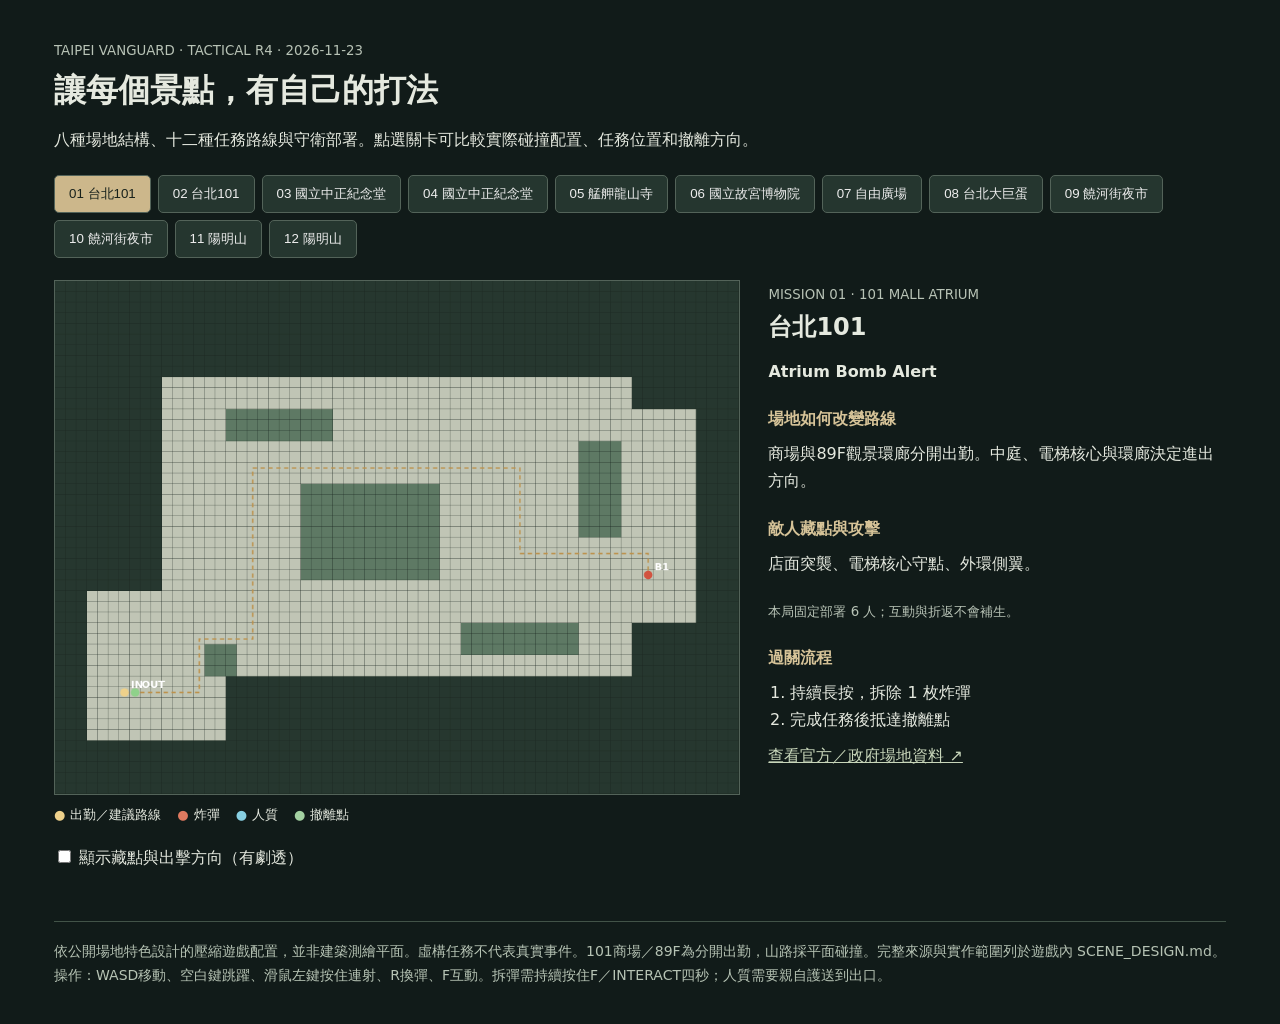
==== SCENE_DESIGN.html @ 8791b095 "Add files via upload" ====
<!doctype html><html lang="zh-Hant"><meta charset="utf-8"><meta name="viewport" content="width=device-width,initial-scale=1"><title>Taipei Vanguard R4 關卡設計</title>
<style>*{box-sizing:border-box}body{margin:0;background:#111b19;color:#e5e9df;font:16px/1.7 system-ui,'Microsoft JhengHei',sans-serif}main{max-width:1220px;margin:auto;padding:36px 24px}small{color:#b8c3b6}h1{font-size:32px;margin:0}p{margin:8px 0 20px}nav{display:flex;gap:7px;flex-wrap:wrap;margin:22px 0}button{background:#25362f;color:#eee;border:1px solid #536359;padding:9px 14px;border-radius:5px;cursor:pointer}button.active{background:#ccb78b;color:#17211b}.view{display:grid;grid-template-columns:1.5fr 1fr;gap:28px}canvas{width:100%;height:auto;display:block;border:1px solid #536359;background:#1c2721}h2{margin:0 0 10px;font-size:24px}h3{font-size:16px;color:#d6c398;margin:20px 0 5px}ul,ol{padding-left:22px;margin:8px 0}a{color:#c8d6ba}.legend{display:flex;gap:16px;flex-wrap:wrap;font-size:13px;margin-top:9px}.legend span:before{content:'●';color:var(--c);margin-right:5px}label{display:inline-block;margin:18px 0}footer{margin-top:32px;padding-top:18px;border-top:1px solid #425348;font-size:14px;color:#b6c3b4}@media(max-width:820px){.view{grid-template-columns:1fr}h1{font-size:26px}}</style>
<main><small>TAIPEI VANGUARD · TACTICAL R4 · 2026-11-23</small><h1>讓每個景點，有自己的打法</h1><p>八種場地結構、十二種任務路線與守衛部署。點選關卡可比較實際碰撞配置、任務位置和撤離方向。</p><nav id="nav"></nav><div class="view"><section><canvas id="map" width="960" height="720"></canvas><div class="legend"><span style="--c:#eed18b">出勤／建議路線</span><span style="--c:#df795f">炸彈</span><span style="--c:#87cfe2">人質</span><span style="--c:#a3d1a1">撤離點</span></div><label><input type="checkbox" id="guards"> 顯示藏點與出擊方向（有劇透）</label></section><section id="info"></section></div><footer>依公開場地特色設計的壓縮遊戲配置，並非建築測繪平面。虛構任務不代表真實事件。101商場／89F為分開出勤，山路採平面碰撞。完整來源與實作範圍列於遊戲內 SCENE_DESIGN.md。<br>操作：WASD移動、空白鍵跳躍、滑鼠左鍵按住連射、R換彈、F互動。拆彈需持續按住F／INTERACT四秒；人質需要親自護送到出口。</footer></main>
<script>const rows=[{"id":1,"name":"Atrium Bomb Alert","site":"台北101","route":"商場與89F觀景環廊分開出勤。中庭、電梯核心與環廊決定進出方向。","tactic":"店面突襲、電梯核心守點、外環側翼。","source":"https://travel.taipei/zh-tw/attraction/details/217","grid":[[1,1,1,1,1,1,1,1,1,1,1,1,1,1,1,1,1,1,1,1,1,1,1,1,1,1,1,1,1,1,1,1,1,1,1,1,1,1,1,1,1,1,1,1,1,1,1,1,1,1,1,1,1,1,1,1,1,1,1,1,1,1,1,1],[1,31,31,31,31,31,31,31,31,31,31,31,31,31,31,31,31,31,31,31,31,31,31,31,31,31,31,31,31,31,31,31,31,31,31,31,31,31,31,31,31,31,31,31,31,31,31,31,31,31,31,31,31,31,31,31,31,31,31,31,31,31,31,1],[1,31,31,31,31,31,31,31,31,31,31,31,31,31,31,31,31,31,31,31,31,31,31,31,31,31,31,31,31,31,31,31,31,31,31,31,31,31,31,31,31,31,31,31,31,31,31,31,31,31,31,31,31,31,31,31,31,31,31,31,31,31,31,1],[1,31,31,31,31,31,31,31,31,31,31,31,31,31,31,31,31,31,31,31,31,31,31,31,31,31,31,31,31,31,31,31,31,31,31,31,31,31,31,31,31,31,31,31,31,31,31,31,31,31,31,31,31,31,31,31,31,31,31,31,31,31,31,1],[1,31,31,31,31,31,31,31,31,31,31,31,31,31,31,31,31,31,31,31,31,31,31,31,31,31,31,31,31,31,31,31,31,31,31,31,31,31,31,31,31,31,31,31,31,31,31,31,31,31,31,31,31,31,31,31,31,31,31,31,31,31,31,1],[1,31,31,31,31,31,31,31,31,31,31,31,31,31,31,31,31,31,31,31,31,31,31,31,31,31,31,31,31,31,31,31,31,31,31,31,31,31,31,31,31,31,31,31,31,31,31,31,31,31,31,31,31,31,31,31,31,31,31,31,31,31,31,1],[1,31,31,31,31,31,31,31,31,31,31,31,31,31,31,31,31,31,31,31,31,31,31,31,31,31,31,31,31,31,31,31,31,31,31,31,31,31,31,31,31,31,31,31,31,31,31,31,31,31,31,31,31,31,31,31,31,31,31,31,31,31,31,1],[1,31,31,31,31,31,31,31,31,31,31,31,31,31,31,31,31,31,31,31,31,31,31,31,31,31,31,31,31,31,31,31,31,31,31,31,31,31,31,31,31,31,31,31,31,31,31,31,31,31,31,31,31,31,31,31,31,31,31,31,31,31,31,1],[1,31,31,31,31,31,31,31,31,31,31,31,31,31,31,31,31,31,31,31,31,31,31,31,31,31,31,31,31,31,31,31,31,31,31,31,31,31,31,31,31,31,31,31,31,31,31,31,31,31,31,31,31,31,31,31,31,31,31,31,31,31,31,1],[1,31,31,31,31,31,31,31,31,31,0,0,0,0,0,0,0,0,0,0,0,0,0,0,0,0,0,0,0,0,0,0,0,0,0,0,0,0,0,0,0,0,0,0,0,0,0,0,0,0,0,0,0,0,31,31,31,31,31,31,31,31,31,1],[1,31,31,31,31,31,31,31,31,31,0,0,0,0,0,0,0,0,0,0,0,0,0,0,0,0,0,0,0,0,0,0,0,0,0,0,0,0,0,0,0,0,0,0,0,0,0,0,0,0,0,0,0,0,31,31,31,31,31,31,31,31,31,1],[1,31,31,31,31,31,31,31,31,31,0,0,0,0,0,0,0,0,0,0,0,0,0,0,0,0,0,0,0,0,0,0,0,0,0,0,0,0,0,0,0,0,0,0,0,0,0,0,0,0,0,0,0,0,31,31,31,31,31,31,31,31,31,1],[1,31,31,31,31,31,31,31,31,31,0,0,0,0,0,0,32,32,32,32,32,32,32,32,32,32,0,0,0,0,0,0,0,0,0,0,0,0,0,0,0,0,0,0,0,0,0,0,0,0,0,0,0,0,0,0,0,0,0,0,31,31,31,1],[1,31,31,31,31,31,31,31,31,31,0,0,0,0,0,0,32,32,32,32,32,32,32,32,32,32,0,0,0,0,0,0,0,0,0,0,0,0,0,0,0,0,0,0,0,0,0,0,0,0,0,0,0,0,0,0,0,0,0,0,31,31,31,1],[1,31,31,31,31,31,31,31,31,31,0,0,0,0,0,0,32,32,32,32,32,32,32,32,32,32,0,0,0,0,0,0,0,0,0,0,0,0,0,0,0,0,0,0,0,0,0,0,0,0,0,0,0,0,0,0,0,0,0,0,31,31,31,1],[1,31,31,31,31,31,31,31,31,31,0,0,0,0,0,0,0,0,0,0,0,0,0,0,0,0,0,0,0,0,0,0,0,0,0,0,0,0,0,0,0,0,0,0,0,0,0,0,0,32,32,32,32,0,0,0,0,0,0,0,31,31,31,1],[1,31,31,31,31,31,31,31,31,31,0,0,0,0,0,0,0,0,0,0,0,0,0,0,0,0,0,0,0,0,0,0,0,0,0,0,0,0,0,0,0,0,0,0,0,0,0,0,0,32,32,32,32,0,0,0,0,0,0,0,31,31,31,1],[1,31,31,31,31,31,31,31,31,31,0,0,0,0,0,0,0,0,0,0,0,0,0,0,0,0,0,0,0,0,0,0,0,0,0,0,0,0,0,0,0,0,0,0,0,0,0,0,0,32,32,32,32,0,0,0,0,0,0,0,31,31,31,1],[1,31,31,31,31,31,31,31,31,31,0,0,0,0,0,0,0,0,0,0,0,0,0,0,0,0,0,0,0,0,0,0,0,0,0,0,0,0,0,0,0,0,0,0,0,0,0,0,0,32,32,32,32,0,0,0,0,0,0,0,31,31,31,1],[1,31,31,31,31,31,31,31,31,31,0,0,0,0,0,0,0,0,0,0,0,0,0,32,32,32,32,32,32,32,32,32,32,32,32,32,0,0,0,0,0,0,0,0,0,0,0,0,0,32,32,32,32,0,0,0,0,0,0,0,31,31,31,1],[1,31,31,31,31,31,31,31,31,31,0,0,0,0,0,0,0,0,0,0,0,0,0,32,32,32,32,32,32,32,32,32,32,32,32,32,0,0,0,0,0,0,0,0,0,0,0,0,0,32,32,32,32,0,0,0,0,0,0,0,31,31,31,1],[1,31,31,31,31,31,31,31,31,31,0,0,0,0,0,0,0,0,0,0,0,0,0,32,32,32,32,32,32,32,32,32,32,32,32,32,0,0,0,0,0,0,0,0,0,0,0,0,0,32,32,32,32,0,0,0,0,0,0,0,31,31,31,1],[1,31,31,31,31,31,31,31,31,31,0,0,0,0,0,0,0,0,0,0,0,0,0,32,32,32,32,32,32,32,32,32,32,32,32,32,0,0,0,0,0,0,0,0,0,0,0,0,0,32,32,32,32,0,0,0,0,0,0,0,31,31,31,1],[1,31,31,31,31,31,31,31,31,31,0,0,0,0,0,0,0,0,0,0,0,0,0,32,32,32,32,32,32,32,32,32,32,32,32,32,0,0,0,0,0,0,0,0,0,0,0,0,0,32,32,32,32,0,0,0,0,0,0,0,31,31,31,1],[1,31,31,31,31,31,31,31,31,31,0,0,0,0,0,0,0,0,0,0,0,0,0,32,32,32,32,32,32,32,32,32,32,32,32,32,0,0,0,0,0,0,0,0,0,0,0,0,0,0,0,0,0,0,0,0,0,0,0,0,31,31,31,1],[1,31,31,31,31,31,31,31,31,31,0,0,0,0,0,0,0,0,0,0,0,0,0,32,32,32,32,32,32,32,32,32,32,32,32,32,0,0,0,0,0,0,0,0,0,0,0,0,0,0,0,0,0,0,0,0,0,0,0,0,31,31,31,1],[1,31,31,31,31,31,31,31,31,31,0,0,0,0,0,0,0,0,0,0,0,0,0,32,32,32,32,32,32,32,32,32,32,32,32,32,0,0,0,0,0,0,0,0,0,0,0,0,0,0,0,0,0,0,0,0,0,0,0,0,31,31,31,1],[1,31,31,31,31,31,31,31,31,31,0,0,0,0,0,0,0,0,0,0,0,0,0,32,32,32,32,32,32,32,32,32,32,32,32,32,0,0,0,0,0,0,0,0,0,0,0,0,0,0,0,0,0,0,0,0,0,0,0,0,31,31,31,1],[1,31,31,31,31,31,31,31,31,31,0,0,0,0,0,0,0,0,0,0,0,0,0,0,0,0,0,0,0,0,0,0,0,0,0,0,0,0,0,0,0,0,0,0,0,0,0,0,0,0,0,0,0,0,0,0,0,0,0,0,31,31,31,1],[1,31,31,0,0,0,0,0,0,0,0,0,0,0,0,0,0,0,0,0,0,0,0,0,0,0,0,0,0,0,0,0,0,0,0,0,0,0,0,0,0,0,0,0,0,0,0,0,0,0,0,0,0,0,0,0,0,0,0,0,31,31,31,1],[1,31,31,0,0,0,0,0,0,0,0,0,0,0,0,0,0,0,0,0,0,0,0,0,0,0,0,0,0,0,0,0,0,0,0,0,0,0,0,0,0,0,0,0,0,0,0,0,0,0,0,0,0,0,0,0,0,0,0,0,31,31,31,1],[1,31,31,0,0,0,0,0,0,0,0,0,0,0,0,0,0,0,0,0,0,0,0,0,0,0,0,0,0,0,0,0,0,0,0,0,0,0,0,0,0,0,0,0,0,0,0,0,0,0,0,0,0,0,0,0,0,0,0,0,31,31,31,1],[1,31,31,0,0,0,0,0,0,0,0,0,0,0,0,0,0,0,0,0,0,0,0,0,0,0,0,0,0,0,0,0,0,0,0,0,0,0,32,32,32,32,32,32,32,32,32,32,32,0,0,0,0,0,31,31,31,31,31,31,31,31,31,1],[1,31,31,0,0,0,0,0,0,0,0,0,0,0,0,0,0,0,0,0,0,0,0,0,0,0,0,0,0,0,0,0,0,0,0,0,0,0,32,32,32,32,32,32,32,32,32,32,32,0,0,0,0,0,31,31,31,31,31,31,31,31,31,1],[1,31,31,0,0,0,0,0,0,0,0,0,0,0,32,32,32,0,0,0,0,0,0,0,0,0,0,0,0,0,0,0,0,0,0,0,0,0,32,32,32,32,32,32,32,32,32,32,32,0,0,0,0,0,31,31,31,31,31,31,31,31,31,1],[1,31,31,0,0,0,0,0,0,0,0,0,0,0,32,32,32,0,0,0,0,0,0,0,0,0,0,0,0,0,0,0,0,0,0,0,0,0,0,0,0,0,0,0,0,0,0,0,0,0,0,0,0,0,31,31,31,31,31,31,31,31,31,1],[1,31,31,0,0,0,0,0,0,0,0,0,0,0,32,32,32,0,0,0,0,0,0,0,0,0,0,0,0,0,0,0,0,0,0,0,0,0,0,0,0,0,0,0,0,0,0,0,0,0,0,0,0,0,31,31,31,31,31,31,31,31,31,1],[1,31,31,0,0,0,0,0,0,0,0,0,0,0,0,0,31,31,31,31,31,31,31,31,31,31,31,31,31,31,31,31,31,31,31,31,31,31,31,31,31,31,31,31,31,31,31,31,31,31,31,31,31,31,31,31,31,31,31,31,31,31,31,1],[1,31,31,0,0,0,0,0,0,0,0,0,0,0,0,0,31,31,31,31,31,31,31,31,31,31,31,31,31,31,31,31,31,31,31,31,31,31,31,31,31,31,31,31,31,31,31,31,31,31,31,31,31,31,31,31,31,31,31,31,31,31,31,1],[1,31,31,0,0,0,0,0,0,0,0,0,0,0,0,0,31,31,31,31,31,31,31,31,31,31,31,31,31,31,31,31,31,31,31,31,31,31,31,31,31,31,31,31,31,31,31,31,31,31,31,31,31,31,31,31,31,31,31,31,31,31,31,1],[1,31,31,0,0,0,0,0,0,0,0,0,0,0,0,0,31,31,31,31,31,31,31,31,31,31,31,31,31,31,31,31,31,31,31,31,31,31,31,31,31,31,31,31,31,31,31,31,31,31,31,31,31,31,31,31,31,31,31,31,31,31,31,1],[1,31,31,0,0,0,0,0,0,0,0,0,0,0,0,0,31,31,31,31,31,31,31,31,31,31,31,31,31,31,31,31,31,31,31,31,31,31,31,31,31,31,31,31,31,31,31,31,31,31,31,31,31,31,31,31,31,31,31,31,31,31,31,1],[1,31,31,0,0,0,0,0,0,0,0,0,0,0,0,0,31,31,31,31,31,31,31,31,31,31,31,31,31,31,31,31,31,31,31,31,31,31,31,31,31,31,31,31,31,31,31,31,31,31,31,31,31,31,31,31,31,31,31,31,31,31,31,1],[1,31,31,31,31,31,31,31,31,31,31,31,31,31,31,31,31,31,31,31,31,31,31,31,31,31,31,31,31,31,31,31,31,31,31,31,31,31,31,31,31,31,31,31,31,31,31,31,31,31,31,31,31,31,31,31,31,31,31,31,31,31,31,1],[1,31,31,31,31,31,31,31,31,31,31,31,31,31,31,31,31,31,31,31,31,31,31,31,31,31,31,31,31,31,31,31,31,31,31,31,31,31,31,31,31,31,31,31,31,31,31,31,31,31,31,31,31,31,31,31,31,31,31,31,31,31,31,1],[1,31,31,31,31,31,31,31,31,31,31,31,31,31,31,31,31,31,31,31,31,31,31,31,31,31,31,31,31,31,31,31,31,31,31,31,31,31,31,31,31,31,31,31,31,31,31,31,31,31,31,31,31,31,31,31,31,31,31,31,31,31,31,1],[1,31,31,31,31,31,31,31,31,31,31,31,31,31,31,31,31,31,31,31,31,31,31,31,31,31,31,31,31,31,31,31,31,31,31,31,31,31,31,31,31,31,31,31,31,31,31,31,31,31,31,31,31,31,31,31,31,31,31,31,31,31,31,1],[1,1,1,1,1,1,1,1,1,1,1,1,1,1,1,1,1,1,1,1,1,1,1,1,1,1,1,1,1,1,1,1,1,1,1,1,1,1,1,1,1,1,1,1,1,1,1,1,1,1,1,1,1,1,1,1,1,1,1,1,1,1,1,1]],"plan":{"name":"101 MALL ATRIUM","wall":"#91a6a6","floor":"#c5cfcb","rooms":[["MALL ENTRY",3,29,15,42],["RETAIL GALLERY",10,9,53,36],["LIFT LOBBY",43,12,59,31]],"features":[["atrium",23,19,35,27],["shop",16,12,25,14],["shop",38,32,48,34],["core",49,15,52,23],["shop",14,34,16,36]],"nodes":[{"x":6.5,"y":38.5},{"x":13.5,"y":33.5},{"x":18.5,"y":30.5},{"x":18.5,"y":17.5},{"x":30.5,"y":17.5},{"x":39.5,"y":17.5},{"x":43.5,"y":25.5},{"x":55.5,"y":27.5}],"hostage":{"x":45.5,"y":28.5},"bombs":[{"x":55.5,"y":27.5},{"x":30.5,"y":12.5}],"extraction":{"x":7.5,"y":38.5},"siteStart":{"x":43.5,"y":25.5},"teams":[["RETAIL SHUTTER",[13,32],[[18,34],[19,34]],[18,30],["rush","flank"],[[20,30],[20,20]]],["ATRIUM NORTH PIER",[18,20],[[27,16],[28,16]],[25,17],["anchor","crossfire"]],["LIFT CORE RECESS",[40,20],[[53,19],[54,19]],[54,25],["anchor","flank"],[[45,28],[39,28]]]],"theme":"tower","variant":"101 MALL ATRIUM","width":64,"height":48,"offset":{"x":0,"y":0},"start":{"x":6.5,"y":38.5},"encounters":[{"id":0,"label":"RETAIL SHUTTER","gate":{"x":13.5,"y":32.5},"radius":3.5,"spots":[{"x":18.5,"y":34.5},{"x":19.5,"y":34.5}],"exit":{"x":18.5,"y":30.5},"tactics":["rush","flank"],"flank":[{"x":20.5,"y":30.5},{"x":20.5,"y":20.5}]},{"id":1,"label":"ATRIUM NORTH PIER","gate":{"x":18.5,"y":20.5},"radius":3.5,"spots":[{"x":27.5,"y":16.5},{"x":28.5,"y":16.5}],"exit":{"x":25.5,"y":17.5},"tactics":["anchor","crossfire"],"flank":[]},{"id":2,"label":"LIFT CORE RECESS","gate":{"x":40.5,"y":20.5},"radius":3.5,"spots":[{"x":53.5,"y":19.5},{"x":54.5,"y":19.5}],"exit":{"x":54.5,"y":25.5},"tactics":["anchor","flank"],"flank":[{"x":45.5,"y":28.5},{"x":39.5,"y":28.5}]}],"length":69.54307413248353,"defenseSpots":[{"x":10.5,"y":10.5},{"x":12.5,"y":10.5},{"x":14.5,"y":10.5},{"x":16.5,"y":10.5},{"x":18.5,"y":10.5},{"x":20.5,"y":10.5},{"x":22.5,"y":10.5},{"x":24.5,"y":10.5},{"x":26.5,"y":10.5},{"x":28.5,"y":10.5},{"x":30.5,"y":10.5},{"x":32.5,"y":10.5},{"x":34.5,"y":10.5},{"x":36.5,"y":10.5},{"x":38.5,"y":10.5},{"x":40.5,"y":10.5},{"x":42.5,"y":10.5},{"x":44.5,"y":10.5},{"x":46.5,"y":10.5},{"x":48.5,"y":10.5},{"x":50.5,"y":10.5},{"x":52.5,"y":10.5},{"x":10.5,"y":12.5},{"x":12.5,"y":12.5},{"x":14.5,"y":12.5},{"x":26.5,"y":12.5},{"x":28.5,"y":12.5},{"x":30.5,"y":12.5},{"x":32.5,"y":12.5},{"x":34.5,"y":12.5},{"x":36.5,"y":12.5},{"x":38.5,"y":12.5},{"x":40.5,"y":12.5},{"x":42.5,"y":12.5},{"x":44.5,"y":12.5},{"x":46.5,"y":12.5},{"x":48.5,"y":12.5},{"x":50.5,"y":12.5},{"x":52.5,"y":12.5},{"x":54.5,"y":12.5},{"x":56.5,"y":12.5},{"x":58.5,"y":12.5},{"x":10.5,"y":14.5},{"x":12.5,"y":14.5},{"x":14.5,"y":14.5},{"x":26.5,"y":14.5},{"x":28.5,"y":14.5},{"x":30.5,"y":14.5},{"x":32.5,"y":14.5},{"x":34.5,"y":14.5},{"x":36.5,"y":14.5},{"x":38.5,"y":14.5},{"x":40.5,"y":14.5},{"x":42.5,"y":14.5},{"x":44.5,"y":14.5},{"x":46.5,"y":14.5},{"x":48.5,"y":14.5},{"x":50.5,"y":14.5},{"x":52.5,"y":14.5},{"x":54.5,"y":14.5},{"x":56.5,"y":14.5},{"x":58.5,"y":14.5},{"x":10.5,"y":16.5},{"x":12.5,"y":16.5},{"x":14.5,"y":16.5},{"x":16.5,"y":16.5},{"x":18.5,"y":16.5},{"x":20.5,"y":16.5},{"x":22.5,"y":16.5},{"x":24.5,"y":16.5},{"x":26.5,"y":16.5},{"x":28.5,"y":16.5},{"x":30.5,"y":16.5},{"x":32.5,"y":16.5},{"x":34.5,"y":16.5},{"x":36.5,"y":16.5},{"x":38.5,"y":16.5},{"x":40.5,"y":16.5},{"x":42.5,"y":16.5},{"x":44.5,"y":16.5},{"x":46.5,"y":16.5},{"x":48.5,"y":16.5},{"x":54.5,"y":16.5},{"x":56.5,"y":16.5},{"x":58.5,"y":16.5},{"x":10.5,"y":18.5},{"x":12.5,"y":18.5},{"x":14.5,"y":18.5},{"x":16.5,"y":18.5},{"x":18.5,"y":18.5},{"x":20.5,"y":18.5},{"x":22.5,"y":18.5},{"x":24.5,"y":18.5},{"x":26.5,"y":18.5},{"x":28.5,"y":18.5},{"x":30.5,"y":18.5},{"x":32.5,"y":18.5},{"x":34.5,"y":18.5},{"x":36.5,"y":18.5},{"x":38.5,"y":18.5},{"x":40.5,"y":18.5},{"x":42.5,"y":18.5},{"x":44.5,"y":18.5},{"x":46.5,"y":18.5},{"x":48.5,"y":18.5},{"x":54.5,"y":18.5},{"x":56.5,"y":18.5},{"x":58.5,"y":18.5},{"x":10.5,"y":20.5},{"x":12.5,"y":20.5},{"x":14.5,"y":20.5},{"x":16.5,"y":20.5},{"x":18.5,"y":20.5},{"x":20.5,"y":20.5},{"x":22.5,"y":20.5},{"x":36.5,"y":20.5},{"x":38.5,"y":20.5},{"x":40.5,"y":20.5},{"x":42.5,"y":20.5},{"x":44.5,"y":20.5},{"x":46.5,"y":20.5},{"x":48.5,"y":20.5},{"x":54.5,"y":20.5},{"x":56.5,"y":20.5},{"x":58.5,"y":20.5},{"x":10.5,"y":22.5},{"x":12.5,"y":22.5},{"x":14.5,"y":22.5},{"x":16.5,"y":22.5},{"x":18.5,"y":22.5},{"x":20.5,"y":22.5},{"x":22.5,"y":22.5},{"x":36.5,"y":22.5},{"x":38.5,"y":22.5},{"x":48.5,"y":22.5},{"x":54.5,"y":22.5},{"x":56.5,"y":22.5},{"x":58.5,"y":22.5},{"x":10.5,"y":24.5},{"x":12.5,"y":24.5},{"x":14.5,"y":24.5},{"x":16.5,"y":24.5},{"x":18.5,"y":24.5},{"x":20.5,"y":24.5},{"x":22.5,"y":24.5},{"x":36.5,"y":24.5},{"x":38.5,"y":24.5},{"x":48.5,"y":24.5},{"x":50.5,"y":24.5},{"x":52.5,"y":24.5},{"x":54.5,"y":24.5},{"x":56.5,"y":24.5},{"x":58.5,"y":24.5},{"x":10.5,"y":26.5},{"x":12.5,"y":26.5},{"x":14.5,"y":26.5},{"x":16.5,"y":26.5},{"x":18.5,"y":26.5},{"x":20.5,"y":26.5},{"x":22.5,"y":26.5},{"x":36.5,"y":26.5},{"x":38.5,"y":26.5},{"x":48.5,"y":26.5},{"x":50.5,"y":26.5},{"x":52.5,"y":26.5},{"x":54.5,"y":26.5},{"x":56.5,"y":26.5},{"x":58.5,"y":26.5},{"x":10.5,"y":28.5},{"x":12.5,"y":28.5},{"x":14.5,"y":28.5},{"x":16.5,"y":28.5},{"x":18.5,"y":28.5},{"x":20.5,"y":28.5},{"x":22.5,"y":28.5},{"x":24.5,"y":28.5},{"x":26.5,"y":28.5},{"x":28.5,"y":28.5},{"x":30.5,"y":28.5},{"x":32.5,"y":28.5},{"x":34.5,"y":28.5},{"x":36.5,"y":28.5},{"x":38.5,"y":28.5},{"x":48.5,"y":28.5},{"x":50.5,"y":28.5},{"x":52.5,"y":28.5},{"x":54.5,"y":28.5},{"x":56.5,"y":28.5},{"x":58.5,"y":28.5},{"x":4.5,"y":30.5},{"x":6.5,"y":30.5},{"x":8.5,"y":30.5},{"x":10.5,"y":30.5},{"x":12.5,"y":30.5},{"x":14.5,"y":30.5},{"x":16.5,"y":30.5},{"x":18.5,"y":30.5},{"x":20.5,"y":30.5},{"x":22.5,"y":30.5},{"x":24.5,"y":30.5},{"x":26.5,"y":30.5},{"x":28.5,"y":30.5},{"x":30.5,"y":30.5},{"x":32.5,"y":30.5},{"x":34.5,"y":30.5},{"x":36.5,"y":30.5},{"x":38.5,"y":30.5},{"x":40.5,"y":30.5},{"x":42.5,"y":30.5},{"x":44.5,"y":30.5},{"x":46.5,"y":30.5},{"x":48.5,"y":30.5},{"x":50.5,"y":30.5},{"x":52.5,"y":30.5},{"x":54.5,"y":30.5},{"x":56.5,"y":30.5},{"x":58.5,"y":30.5},{"x":4.5,"y":32.5},{"x":6.5,"y":32.5},{"x":8.5,"y":32.5},{"x":10.5,"y":32.5},{"x":12.5,"y":32.5},{"x":14.5,"y":32.5},{"x":16.5,"y":32.5},{"x":18.5,"y":32.5},{"x":20.5,"y":32.5},{"x":22.5,"y":32.5},{"x":24.5,"y":32.5},{"x":26.5,"y":32.5},{"x":28.5,"y":32.5},{"x":30.5,"y":32.5},{"x":32.5,"y":32.5},{"x":34.5,"y":32.5},{"x":36.5,"y":32.5},{"x":50.5,"y":32.5},{"x":52.5,"y":32.5},{"x":4.5,"y":34.5},{"x":6.5,"y":34.5},{"x":8.5,"y":34.5},{"x":10.5,"y":34.5},{"x":12.5,"y":34.5},{"x":18.5,"y":34.5},{"x":20.5,"y":34.5},{"x":22.5,"y":34.5},{"x":24.5,"y":34.5},{"x":26.5,"y":34.5},{"x":28.5,"y":34.5},{"x":30.5,"y":34.5},{"x":32.5,"y":34.5},{"x":34.5,"y":34.5},{"x":36.5,"y":34.5},{"x":50.5,"y":34.5},{"x":52.5,"y":34.5},{"x":4.5,"y":36.5},{"x":6.5,"y":36.5},{"x":8.5,"y":36.5},{"x":10.5,"y":36.5},{"x":12.5,"y":36.5},{"x":18.5,"y":36.5},{"x":20.5,"y":36.5},{"x":22.5,"y":36.5},{"x":24.5,"y":36.5},{"x":26.5,"y":36.5},{"x":28.5,"y":36.5},{"x":30.5,"y":36.5},{"x":32.5,"y":36.5},{"x":34.5,"y":36.5},{"x":36.5,"y":36.5},{"x":38.5,"y":36.5},{"x":40.5,"y":36.5},{"x":42.5,"y":36.5},{"x":44.5,"y":36.5},{"x":46.5,"y":36.5},{"x":48.5,"y":36.5},{"x":50.5,"y":36.5},{"x":52.5,"y":36.5},{"x":4.5,"y":38.5},{"x":6.5,"y":38.5},{"x":8.5,"y":38.5},{"x":10.5,"y":38.5},{"x":12.5,"y":38.5},{"x":14.5,"y":38.5},{"x":4.5,"y":40.5},{"x":6.5,"y":40.5},{"x":8.5,"y":40.5},{"x":10.5,"y":40.5},{"x":12.5,"y":40.5},{"x":14.5,"y":40.5},{"x":4.5,"y":42.5},{"x":6.5,"y":42.5},{"x":8.5,"y":42.5},{"x":10.5,"y":42.5},{"x":12.5,"y":42.5},{"x":14.5,"y":42.5}],"walkLine":[{"x":6.5,"y":38.5},{"x":7.5,"y":38.5},{"x":8.5,"y":38.5},{"x":9.5,"y":38.5},{"x":10.5,"y":38.5},{"x":11.5,"y":38.5},{"x":12.5,"y":38.5},{"x":13.5,"y":38.5},{"x":13.5,"y":37.5},{"x":13.5,"y":36.5},{"x":13.5,"y":35.5},{"x":13.5,"y":34.5},{"x":13.5,"y":33.5},{"x":14.5,"y":33.5},{"x":15.5,"y":33.5},{"x":16.5,"y":33.5},{"x":17.5,"y":33.5},{"x":18.5,"y":33.5},{"x":18.5,"y":32.5},{"x":18.5,"y":31.5},{"x":18.5,"y":30.5},{"x":18.5,"y":29.5},{"x":18.5,"y":28.5},{"x":18.5,"y":27.5},{"x":18.5,"y":26.5},{"x":18.5,"y":25.5},{"x":18.5,"y":24.5},{"x":18.5,"y":23.5},{"x":18.5,"y":22.5},{"x":18.5,"y":21.5},{"x":18.5,"y":20.5},{"x":18.5,"y":19.5},{"x":18.5,"y":18.5},{"x":18.5,"y":17.5},{"x":19.5,"y":17.5},{"x":20.5,"y":17.5},{"x":21.5,"y":17.5},{"x":22.5,"y":17.5},{"x":23.5,"y":17.5},{"x":24.5,"y":17.5},{"x":25.5,"y":17.5},{"x":26.5,"y":17.5},{"x":27.5,"y":17.5},{"x":28.5,"y":17.5},{"x":29.5,"y":17.5},{"x":30.5,"y":17.5},{"x":31.5,"y":17.5},{"x":32.5,"y":17.5},{"x":33.5,"y":17.5},{"x":34.5,"y":17.5},{"x":35.5,"y":17.5},{"x":36.5,"y":17.5},{"x":37.5,"y":17.5},{"x":38.5,"y":17.5},{"x":39.5,"y":17.5},{"x":40.5,"y":17.5},{"x":41.5,"y":17.5},{"x":42.5,"y":17.5},{"x":43.5,"y":17.5},{"x":43.5,"y":18.5},{"x":43.5,"y":19.5},{"x":43.5,"y":20.5},{"x":43.5,"y":21.5},{"x":43.5,"y":22.5},{"x":43.5,"y":23.5},{"x":43.5,"y":24.5},{"x":43.5,"y":25.5},{"x":44.5,"y":25.5},{"x":45.5,"y":25.5},{"x":46.5,"y":25.5},{"x":47.5,"y":25.5},{"x":48.5,"y":25.5},{"x":49.5,"y":25.5},{"x":50.5,"y":25.5},{"x":51.5,"y":25.5},{"x":52.5,"y":25.5},{"x":53.5,"y":25.5},{"x":54.5,"y":25.5},{"x":55.5,"y":25.5},{"x":55.5,"y":26.5},{"x":55.5,"y":27.5}]},"steps":[["defuse",1,"Hold F / INTERACT to defuse the lift-lobby bomb"],["waypoint",0,"Withdraw to the mall entrance"]],"roster":6},{"id":2,"name":"89F Skyline Rescue","site":"台北101","route":"商場與89F觀景環廊分開出勤。中庭、電梯核心與環廊決定進出方向。","tactic":"店面突襲、電梯核心守點、外環側翼。","source":"https://travel.taipei/zh-tw/attraction/details/217","grid":[[1,1,1,1,1,1,1,1,1,1,1,1,1,1,1,1,1,1,1,1,1,1,1,1,1,1,1,1,1,1,1,1,1,1,1,1,1,1,1,1,1,1,1,1,1,1,1,1,1,1,1,1,1,1,1,1,1,1,1,1,1,1,1,1],[1,31,31,31,31,31,31,31,31,31,31,31,31,31,31,31,31,31,31,31,31,31,31,31,31,31,31,31,31,31,31,31,31,31,31,31,31,31,31,31,31,31,31,31,31,31,31,31,31,31,31,31,31,31,31,31,31,31,31,31,31,31,31,1],[1,31,31,31,31,31,31,31,31,31,31,31,31,31,31,31,31,31,31,31,31,31,31,31,31,31,31,31,31,31,31,31,31,31,31,31,31,31,31,31,31,31,31,31,31,31,31,31,31,31,31,31,31,31,31,31,31,31,31,31,31,31,31,1],[1,31,31,31,31,31,31,31,31,31,31,31,31,31,31,31,31,31,31,31,31,31,31,31,31,31,31,31,31,31,31,31,31,31,31,31,31,31,31,31,31,31,31,31,31,31,31,31,31,31,31,31,31,31,31,31,31,31,31,31,31,31,31,1],[1,31,31,31,31,31,31,31,31,31,31,31,31,31,31,31,31,31,31,31,31,31,31,31,31,31,31,31,31,31,31,31,31,31,31,31,31,31,31,31,31,31,31,31,31,31,31,31,31,31,31,31,31,31,31,31,31,31,31,31,31,31,31,1],[1,31,31,31,31,31,31,31,31,31,31,31,31,31,31,31,31,31,31,31,31,31,31,31,31,31,31,31,31,31,31,31,31,31,31,31,31,31,31,31,31,31,31,31,31,31,31,31,31,31,31,31,31,31,31,31,31,31,31,31,31,31,31,1],[1,31,31,31,31,31,31,31,31,31,31,31,31,31,31,31,31,31,31,31,31,31,31,31,31,31,31,31,31,31,31,31,31,31,31,31,31,31,31,31,31,31,31,31,31,31,31,31,31,31,31,31,31,31,31,31,31,31,31,31,31,31,31,1],[1,31,31,31,31,31,31,31,31,31,31,31,0,0,0,0,0,0,0,0,0,0,0,0,0,0,0,0,0,0,0,0,0,0,0,0,0,0,0,0,0,0,0,0,0,0,0,0,0,0,0,0,0,0,0,0,0,31,31,31,31,31,31,1],[1,31,31,31,31,31,31,31,31,31,31,31,0,0,0,0,0,0,0,0,0,0,0,0,0,0,0,0,0,0,0,0,0,0,0,0,0,0,0,0,0,0,0,0,0,0,0,0,0,0,0,0,0,0,0,0,0,31,31,31,31,31,31,1],[1,31,31,31,31,31,31,31,31,31,31,31,0,0,0,0,0,0,0,0,0,0,0,0,0,0,0,0,0,0,0,0,0,0,0,0,0,0,0,0,0,0,0,0,0,0,0,0,0,0,0,0,0,0,0,0,0,31,31,31,31,31,31,1],[1,31,31,31,31,31,31,31,31,31,31,31,0,0,0,0,0,32,32,0,0,0,0,0,0,0,0,0,0,0,0,0,0,0,0,0,0,0,0,0,0,0,0,0,0,0,0,0,0,0,0,0,0,0,0,0,0,31,31,31,31,31,31,1],[1,31,31,31,31,31,31,31,31,31,31,31,0,0,0,0,0,32,32,0,0,0,0,0,0,0,0,0,0,0,0,0,0,0,0,0,0,0,0,0,0,0,0,0,0,0,0,0,0,0,0,0,0,0,0,0,0,31,31,31,31,31,31,1],[1,31,31,31,31,31,31,31,31,31,31,31,0,0,0,0,0,32,32,0,0,0,0,0,0,0,0,0,0,0,0,0,0,0,0,0,0,0,0,0,0,0,0,0,0,0,0,0,0,0,0,0,0,0,0,0,0,31,31,31,31,31,31,1],[1,31,31,31,31,31,31,31,31,31,31,31,0,0,0,0,0,32,32,0,0,0,0,0,0,0,0,0,0,0,0,0,0,0,0,0,0,0,0,0,0,0,0,0,0,0,0,0,0,0,0,0,0,0,0,0,0,31,31,31,31,31,31,1],[1,31,31,31,31,31,31,31,31,31,31,31,0,0,0,0,0,32,32,0,0,0,0,0,0,0,0,0,0,0,0,0,0,0,0,0,0,0,0,0,0,0,0,0,0,0,0,0,0,0,0,0,0,0,0,0,0,31,31,31,31,31,31,1],[1,31,31,31,31,31,31,31,31,31,31,31,0,0,0,0,0,0,0,0,0,0,0,0,0,0,0,0,0,0,0,0,0,0,0,0,0,0,0,0,0,0,0,0,0,0,0,0,0,0,0,0,0,0,0,0,0,31,31,31,31,31,31,1],[1,31,31,31,31,31,31,31,31,31,31,31,0,0,0,0,0,0,0,0,0,0,0,0,0,0,0,0,0,0,0,0,0,0,0,0,0,0,0,0,0,0,0,0,0,0,0,0,0,0,0,0,0,0,0,0,0,31,31,31,31,31,31,1],[1,31,31,31,31,31,31,31,31,31,31,31,0,0,0,0,0,0,0,0,0,0,0,0,32,32,32,32,32,32,32,32,32,32,32,32,32,32,32,32,32,32,0,0,0,0,0,0,0,0,0,0,0,0,0,0,0,31,31,31,31,31,31,1],[1,31,31,31,31,0,0,0,0,0,0,0,0,0,0,32,32,32,0,0,0,0,0,0,32,32,32,32,32,32,32,32,32,32,32,32,32,32,32,32,32,32,0,0,0,0,0,0,0,0,0,0,0,0,0,0,0,31,31,31,31,31,31,1],[1,31,31,31,31,0,0,0,0,0,0,0,0,0,0,32,32,32,0,0,0,0,0,0,32,32,32,32,32,32,32,32,32,32,32,32,32,32,32,32,32,32,0,0,0,0,0,0,0,0,0,0,0,0,0,0,0,31,31,31,31,31,31,1],[1,31,31,31,31,0,0,0,0,0,0,0,0,0,0,32,32,32,0,0,0,0,0,0,32,32,32,32,32,32,32,32,32,32,32,32,32,32,32,32,32,32,0,0,0,0,0,0,0,0,0,0,0,0,0,0,0,31,31,31,31,31,31,1],[1,31,31,31,31,0,0,0,0,0,0,0,0,0,0,32,32,32,0,0,0,0,0,0,32,32,32,32,32,32,32,32,32,32,32,32,32,32,32,32,32,32,0,0,0,0,0,0,0,0,0,0,0,0,0,0,0,31,31,31,31,31,31,1],[1,31,31,31,31,0,0,0,0,0,0,0,0,0,0,32,32,32,0,0,0,0,0,0,32,32,32,32,32,32,32,32,32,32,32,32,32,32,32,32,32,32,0,0,0,0,0,0,0,0,0,0,0,0,0,0,0,31,31,31,31,31,31,1],[1,31,31,31,31,0,0,0,0,0,0,0,0,0,0,0,0,0,0,0,0,0,0,0,32,32,32,32,32,32,32,32,32,32,32,32,32,32,32,32,32,32,0,0,0,0,0,0,0,0,0,0,0,0,0,0,0,31,31,31,31,31,31,1],[1,31,31,31,31,0,0,0,0,0,0,0,0,0,0,0,0,0,0,0,0,0,0,0,32,32,32,32,32,32,32,32,32,32,32,32,32,32,32,32,32,32,0,0,0,0,0,0,0,0,0,0,0,0,0,0,0,31,31,31,31,31,31,1],[1,31,31,31,31,0,0,0,0,0,0,0,0,0,0,0,0,0,0,0,0,0,0,0,32,32,32,32,32,32,32,32,32,32,32,32,32,32,32,32,32,32,0,0,0,0,0,0,0,0,0,0,0,0,0,0,0,31,31,31,31,31,31,1],[1,31,31,31,31,0,0,0,0,0,0,0,0,0,0,0,0,0,0,0,0,0,0,0,32,32,32,32,32,32,32,32,32,32,32,32,32,32,32,32,32,32,0,0,0,0,0,0,0,0,0,0,0,0,0,0,0,31,31,31,31,31,31,1],[1,31,31,31,31,0,0,0,0,0,0,0,0,0,0,0,0,0,0,0,0,0,0,0,32,32,32,32,32,32,32,32,32,32,32,32,32,32,32,32,32,32,0,0,0,0,0,0,0,0,0,0,0,0,0,0,0,31,31,31,31,31,31,1],[1,31,31,31,31,0,0,0,0,0,0,0,0,0,0,0,0,0,0,0,0,0,0,0,32,32,32,32,32,32,32,32,32,32,32,32,32,32,32,32,32,32,0,0,0,0,0,0,0,0,0,0,0,0,0,0,0,31,31,31,31,31,31,1],[1,31,31,31,31,0,0,0,0,0,0,0,0,0,0,0,0,0,0,0,0,0,0,0,32,32,32,32,32,32,32,32,32,32,32,32,32,32,32,32,32,32,0,0,0,0,0,0,0,0,0,0,0,0,0,0,0,31,31,31,31,31,31,1],[1,31,31,31,31,0,0,0,0,0,0,0,0,0,0,0,0,0,0,0,0,0,0,0,32,32,32,32,32,32,32,32,32,32,32,32,32,32,32,32,32,32,0,0,0,0,0,0,0,0,0,0,0,0,0,0,0,31,31,31,31,31,31,1],[1,31,31,31,31,31,31,31,31,31,31,31,0,0,0,0,0,0,0,0,0,0,0,0,0,0,0,0,0,0,0,0,0,0,0,0,0,0,0,0,0,0,0,0,0,0,0,0,0,0,0,0,0,0,0,0,0,31,31,31,31,31,31,1],[1,31,31,31,31,31,31,31,31,31,31,31,0,0,0,0,0,0,0,0,0,0,0,0,0,0,0,0,0,0,0,0,0,0,0,0,0,0,0,0,0,0,0,0,0,0,0,0,0,0,0,0,0,0,0,0,0,31,31,31,31,31,31,1],[1,31,31,31,31,31,31,31,31,31,31,31,0,0,0,0,0,0,0,0,0,0,0,0,0,0,0,0,0,0,0,0,0,0,0,0,0,0,0,0,0,0,0,0,0,0,0,0,0,32,32,0,0,0,0,0,0,31,31,31,31,31,31,1],[1,31,31,31,31,31,31,31,31,31,31,31,0,0,0,0,0,0,0,0,0,0,0,0,0,0,0,0,0,0,0,0,0,0,0,0,0,0,0,0,0,0,0,0,0,0,0,0,0,32,32,0,0,0,0,0,0,31,31,31,31,31,31,1],[1,31,31,31,31,31,31,31,31,31,31,31,0,0,0,0,0,0,0,0,0,0,0,0,0,0,0,0,0,0,0,0,0,0,0,0,0,0,0,0,0,0,0,0,0,0,0,0,0,32,32,0,0,0,0,0,0,31,31,31,31,31,31,1],[1,31,31,31,31,31,31,31,31,31,31,31,0,0,0,0,0,0,0,0,0,0,0,0,0,0,0,0,0,0,0,0,0,0,0,0,0,0,0,0,0,0,0,0,0,0,0,0,0,32,32,0,0,0,0,0,0,31,31,31,31,31,31,1],[1,31,31,31,31,31,31,31,31,31,31,31,0,0,0,0,0,0,0,0,0,0,0,0,0,0,0,0,0,0,0,0,0,0,0,0,0,0,0,0,0,0,0,0,0,0,0,0,0,32,32,0,0,0,0,0,0,31,31,31,31,31,31,1],[1,31,31,31,31,31,31,31,31,31,31,31,0,0,0,0,0,0,0,0,0,0,0,0,0,0,0,0,0,0,0,0,0,0,0,0,0,0,0,0,0,0,0,0,0,0,0,0,0,0,0,0,0,0,0,0,0,31,31,31,31,31,31,1],[1,31,31,31,31,31,31,31,31,31,31,31,0,0,0,0,0,0,0,0,0,0,0,0,0,0,0,0,0,0,0,0,0,0,0,0,0,0,0,0,0,0,0,0,0,0,0,0,0,0,0,0,0,0,0,0,0,31,31,31,31,31,31,1],[1,31,31,31,31,31,31,31,31,31,31,31,0,0,0,0,0,0,0,0,0,0,0,0,0,0,0,0,0,0,0,0,0,0,0,0,0,0,0,0,0,0,0,0,0,0,0,0,0,0,0,0,0,0,0,0,0,31,31,31,31,31,31,1],[1,31,31,31,31,31,31,31,31,31,31,31,31,31,31,31,31,31,31,31,31,31,31,31,31,31,31,31,31,31,31,31,31,31,31,31,31,31,31,31,31,31,31,31,31,31,31,31,31,31,31,31,31,31,31,31,31,31,31,31,31,31,31,1],[1,31,31,31,31,31,31,31,31,31,31,31,31,31,31,31,31,31,31,31,31,31,31,31,31,31,31,31,31,31,31,31,31,31,31,31,31,31,31,31,31,31,31,31,31,31,31,31,31,31,31,31,31,31,31,31,31,31,31,31,31,31,31,1],[1,31,31,31,31,31,31,31,31,31,31,31,31,31,31,31,31,31,31,31,31,31,31,31,31,31,31,31,31,31,31,31,31,31,31,31,31,31,31,31,31,31,31,31,31,31,31,31,31,31,31,31,31,31,31,31,31,31,31,31,31,31,31,1],[1,31,31,31,31,31,31,31,31,31,31,31,31,31,31,31,31,31,31,31,31,31,31,31,31,31,31,31,31,31,31,31,31,31,31,31,31,31,31,31,31,31,31,31,31,31,31,31,31,31,31,31,31,31,31,31,31,31,31,31,31,31,31,1],[1,31,31,31,31,31,31,31,31,31,31,31,31,31,31,31,31,31,31,31,31,31,31,31,31,31,31,31,31,31,31,31,31,31,31,31,31,31,31,31,31,31,31,31,31,31,31,31,31,31,31,31,31,31,31,31,31,31,31,31,31,31,31,1],[1,31,31,31,31,31,31,31,31,31,31,31,31,31,31,31,31,31,31,31,31,31,31,31,31,31,31,31,31,31,31,31,31,31,31,31,31,31,31,31,31,31,31,31,31,31,31,31,31,31,31,31,31,31,31,31,31,31,31,31,31,31,31,1],[1,1,1,1,1,1,1,1,1,1,1,1,1,1,1,1,1,1,1,1,1,1,1,1,1,1,1,1,1,1,1,1,1,1,1,1,1,1,1,1,1,1,1,1,1,1,1,1,1,1,1,1,1,1,1,1,1,1,1,1,1,1,1,1]],"plan":{"name":"101 · 89F OBSERVATION RING","wall":"#91a6a6","floor":"#c5cfcb","rooms":[["89F EXPRESS LIFT",5,18,15,30],["89F SKYLINE RING",12,7,56,40]],"features":[["core",24,17,41,30],["glass",17,10,18,14],["glass",49,33,50,37],["core",15,18,17,22]],"nodes":[{"x":8.5,"y":25.5},{"x":20.5,"y":25.5},{"x":20.5,"y":12.5},{"x":45.5,"y":12.5},{"x":52.5,"y":12.5},{"x":52.5,"y":35.5},{"x":44.5,"y":35.5}],"hostage":{"x":44.5,"y":35.5},"bombs":[{"x":45.5,"y":12.5},{"x":20.5,"y":35.5}],"extraction":{"x":9.5,"y":21.5},"siteStart":{"x":17.5,"y":25.5},"teams":[["LIFT RECESS",[15,25],[[20,20],[21,20]],[22,20],["rush","anchor"]],["NORTH WINDOW PIER",[23,12],[[30,15],[32,15]],[30,12],["anchor","flank"],[[44,12],[44,22]]],["EAST CORE CORNER",[48,18],[[44,28],[45,28]],[48,28],["crossfire","rush"]],["SOUTH OBSERVATION BAY",[51,34],[[43,33],[43,34]],[46,35],["anchor","flank"],[[46,38],[34,38]]]],"theme":"tower","variant":"101 · 89F OBSERVATION RING","width":64,"height":48,"offset":{"x":0,"y":0},"start":{"x":8.5,"y":25.5},"encounters":[{"id":0,"label":"LIFT RECESS","gate":{"x":15.5,"y":25.5},"radius":3.5,"spots":[{"x":20.5,"y":20.5},{"x":21.5,"y":20.5}],"exit":{"x":22.5,"y":20.5},"tactics":["rush","anchor"],"flank":[]},{"id":1,"label":"NORTH WINDOW PIER","gate":{"x":23.5,"y":12.5},"radius":3.5,"spots":[{"x":30.5,"y":15.5},{"x":32.5,"y":15.5}],"exit":{"x":30.5,"y":12.5},"tactics":["anchor","flank"],"flank":[{"x":44.5,"y":12.5},{"x":44.5,"y":22.5}]},{"id":2,"label":"EAST CORE CORNER","gate":{"x":48.5,"y":18.5},"radius":3.5,"spots":[{"x":44.5,"y":28.5},{"x":45.5,"y":28.5}],"exit":{"x":48.5,"y":28.5},"tactics":["crossfire","rush"],"flank":[]},{"id":3,"label":"SOUTH OBSERVATION BAY","gate":{"x":51.5,"y":34.5},"radius":3.5,"spots":[{"x":43.5,"y":33.5},{"x":43.5,"y":34.5}],"exit":{"x":46.5,"y":35.5},"tactics":["anchor","flank"],"flank":[{"x":46.5,"y":38.5},{"x":34.5,"y":38.5}]}],"length":88,"defenseSpots":[{"x":12.5,"y":8.5},{"x":14.5,"y":8.5},{"x":16.5,"y":8.5},{"x":18.5,"y":8.5},{"x":20.5,"y":8.5},{"x":22.5,"y":8.5},{"x":24.5,"y":8.5},{"x":26.5,"y":8.5},{"x":28.5,"y":8.5},{"x":30.5,"y":8.5},{"x":32.5,"y":8.5},{"x":34.5,"y":8.5},{"x":36.5,"y":8.5},{"x":38.5,"y":8.5},{"x":40.5,"y":8.5},{"x":42.5,"y":8.5},{"x":44.5,"y":8.5},{"x":46.5,"y":8.5},{"x":48.5,"y":8.5},{"x":50.5,"y":8.5},{"x":52.5,"y":8.5},{"x":54.5,"y":8.5},{"x":56.5,"y":8.5},{"x":12.5,"y":10.5},{"x":14.5,"y":10.5},{"x":16.5,"y":10.5},{"x":20.5,"y":10.5},{"x":22.5,"y":10.5},{"x":24.5,"y":10.5},{"x":26.5,"y":10.5},{"x":28.5,"y":10.5},{"x":30.5,"y":10.5},{"x":32.5,"y":10.5},{"x":34.5,"y":10.5},{"x":36.5,"y":10.5},{"x":38.5,"y":10.5},{"x":40.5,"y":10.5},{"x":42.5,"y":10.5},{"x":44.5,"y":10.5},{"x":46.5,"y":10.5},{"x":48.5,"y":10.5},{"x":50.5,"y":10.5},{"x":52.5,"y":10.5},{"x":54.5,"y":10.5},{"x":56.5,"y":10.5},{"x":12.5,"y":12.5},{"x":14.5,"y":12.5},{"x":16.5,"y":12.5},{"x":20.5,"y":12.5},{"x":22.5,"y":12.5},{"x":24.5,"y":12.5},{"x":26.5,"y":12.5},{"x":28.5,"y":12.5},{"x":30.5,"y":12.5},{"x":32.5,"y":12.5},{"x":34.5,"y":12.5},{"x":36.5,"y":12.5},{"x":38.5,"y":12.5},{"x":40.5,"y":12.5},{"x":42.5,"y":12.5},{"x":44.5,"y":12.5},{"x":46.5,"y":12.5},{"x":48.5,"y":12.5},{"x":50.5,"y":12.5},{"x":52.5,"y":12.5},{"x":54.5,"y":12.5},{"x":56.5,"y":12.5},{"x":12.5,"y":14.5},{"x":14.5,"y":14.5},{"x":16.5,"y":14.5},{"x":20.5,"y":14.5},{"x":22.5,"y":14.5},{"x":24.5,"y":14.5},{"x":26.5,"y":14.5},{"x":28.5,"y":14.5},{"x":30.5,"y":14.5},{"x":32.5,"y":14.5},{"x":34.5,"y":14.5},{"x":36.5,"y":14.5},{"x":38.5,"y":14.5},{"x":40.5,"y":14.5},{"x":42.5,"y":14.5},{"x":44.5,"y":14.5},{"x":46.5,"y":14.5},{"x":48.5,"y":14.5},{"x":50.5,"y":14.5},{"x":52.5,"y":14.5},{"x":54.5,"y":14.5},{"x":56.5,"y":14.5},{"x":12.5,"y":16.5},{"x":14.5,"y":16.5},{"x":16.5,"y":16.5},{"x":18.5,"y":16.5},{"x":20.5,"y":16.5},{"x":22.5,"y":16.5},{"x":24.5,"y":16.5},{"x":26.5,"y":16.5},{"x":28.5,"y":16.5},{"x":30.5,"y":16.5},{"x":32.5,"y":16.5},{"x":34.5,"y":16.5},{"x":36.5,"y":16.5},{"x":38.5,"y":16.5},{"x":40.5,"y":16.5},{"x":42.5,"y":16.5},{"x":44.5,"y":16.5},{"x":46.5,"y":16.5},{"x":48.5,"y":16.5},{"x":50.5,"y":16.5},{"x":52.5,"y":16.5},{"x":54.5,"y":16.5},{"x":56.5,"y":16.5},{"x":6.5,"y":18.5},{"x":8.5,"y":18.5},{"x":10.5,"y":18.5},{"x":12.5,"y":18.5},{"x":14.5,"y":18.5},{"x":18.5,"y":18.5},{"x":20.5,"y":18.5},{"x":22.5,"y":18.5},{"x":42.5,"y":18.5},{"x":44.5,"y":18.5},{"x":46.5,"y":18.5},{"x":48.5,"y":18.5},{"x":50.5,"y":18.5},{"x":52.5,"y":18.5},{"x":54.5,"y":18.5},{"x":56.5,"y":18.5},{"x":6.5,"y":20.5},{"x":8.5,"y":20.5},{"x":10.5,"y":20.5},{"x":12.5,"y":20.5},{"x":14.5,"y":20.5},{"x":18.5,"y":20.5},{"x":20.5,"y":20.5},{"x":22.5,"y":20.5},{"x":42.5,"y":20.5},{"x":44.5,"y":20.5},{"x":46.5,"y":20.5},{"x":48.5,"y":20.5},{"x":50.5,"y":20.5},{"x":52.5,"y":20.5},{"x":54.5,"y":20.5},{"x":56.5,"y":20.5},{"x":6.5,"y":22.5},{"x":8.5,"y":22.5},{"x":10.5,"y":22.5},{"x":12.5,"y":22.5},{"x":22.5,"y":22.5},{"x":42.5,"y":22.5},{"x":44.5,"y":22.5},{"x":46.5,"y":22.5},{"x":48.5,"y":22.5},{"x":50.5,"y":22.5},{"x":52.5,"y":22.5},{"x":54.5,"y":22.5},{"x":56.5,"y":22.5},{"x":6.5,"y":24.5},{"x":8.5,"y":24.5},{"x":10.5,"y":24.5},{"x":12.5,"y":24.5},{"x":22.5,"y":24.5},{"x":42.5,"y":24.5},{"x":44.5,"y":24.5},{"x":46.5,"y":24.5},{"x":48.5,"y":24.5},{"x":50.5,"y":24.5},{"x":52.5,"y":24.5},{"x":54.5,"y":24.5},{"x":56.5,"y":24.5},{"x":6.5,"y":26.5},{"x":8.5,"y":26.5},{"x":10.5,"y":26.5},{"x":12.5,"y":26.5},{"x":22.5,"y":26.5},{"x":42.5,"y":26.5},{"x":44.5,"y":26.5},{"x":46.5,"y":26.5},{"x":48.5,"y":26.5},{"x":50.5,"y":26.5},{"x":52.5,"y":26.5},{"x":54.5,"y":26.5},{"x":56.5,"y":26.5},{"x":6.5,"y":28.5},{"x":8.5,"y":28.5},{"x":10.5,"y":28.5},{"x":12.5,"y":28.5},{"x":22.5,"y":28.5},{"x":42.5,"y":28.5},{"x":44.5,"y":28.5},{"x":46.5,"y":28.5},{"x":48.5,"y":28.5},{"x":50.5,"y":28.5},{"x":52.5,"y":28.5},{"x":54.5,"y":28.5},{"x":56.5,"y":28.5},{"x":6.5,"y":30.5},{"x":8.5,"y":30.5},{"x":10.5,"y":30.5},{"x":12.5,"y":30.5},{"x":14.5,"y":30.5},{"x":16.5,"y":30.5},{"x":18.5,"y":30.5},{"x":20.5,"y":30.5},{"x":22.5,"y":30.5},{"x":42.5,"y":30.5},{"x":44.5,"y":30.5},{"x":46.5,"y":30.5},{"x":48.5,"y":30.5},{"x":50.5,"y":30.5},{"x":52.5,"y":30.5},{"x":54.5,"y":30.5},{"x":56.5,"y":30.5},{"x":12.5,"y":32.5},{"x":14.5,"y":32.5},{"x":16.5,"y":32.5},{"x":18.5,"y":32.5},{"x":20.5,"y":32.5},{"x":22.5,"y":32.5},{"x":24.5,"y":32.5},{"x":26.5,"y":32.5},{"x":28.5,"y":32.5},{"x":30.5,"y":32.5},{"x":32.5,"y":32.5},{"x":34.5,"y":32.5},{"x":36.5,"y":32.5},{"x":38.5,"y":32.5},{"x":40.5,"y":32.5},{"x":42.5,"y":32.5},{"x":44.5,"y":32.5},{"x":46.5,"y":32.5},{"x":48.5,"y":32.5},{"x":50.5,"y":32.5},{"x":52.5,"y":32.5},{"x":54.5,"y":32.5},{"x":56.5,"y":32.5},{"x":12.5,"y":34.5},{"x":14.5,"y":34.5},{"x":16.5,"y":34.5},{"x":18.5,"y":34.5},{"x":20.5,"y":34.5},{"x":22.5,"y":34.5},{"x":24.5,"y":34.5},{"x":26.5,"y":34.5},{"x":28.5,"y":34.5},{"x":30.5,"y":34.5},{"x":32.5,"y":34.5},{"x":34.5,"y":34.5},{"x":36.5,"y":34.5},{"x":38.5,"y":34.5},{"x":40.5,"y":34.5},{"x":42.5,"y":34.5},{"x":44.5,"y":34.5},{"x":46.5,"y":34.5},{"x":48.5,"y":34.5},{"x":52.5,"y":34.5},{"x":54.5,"y":34.5},{"x":56.5,"y":34.5},{"x":12.5,"y":36.5},{"x":14.5,"y":36.5},{"x":16.5,"y":36.5},{"x":18.5,"y":36.5},{"x":20.5,"y":36.5},{"x":22.5,"y":36.5},{"x":24.5,"y":36.5},{"x":26.5,"y":36.5},{"x":28.5,"y":36.5},{"x":30.5,"y":36.5},{"x":32.5,"y":36.5},{"x":34.5,"y":36.5},{"x":36.5,"y":36.5},{"x":38.5,"y":36.5},{"x":40.5,"y":36.5},{"x":42.5,"y":36.5},{"x":44.5,"y":36.5},{"x":46.5,"y":36.5},{"x":48.5,"y":36.5},{"x":52.5,"y":36.5},{"x":54.5,"y":36.5},{"x":56.5,"y":36.5},{"x":12.5,"y":38.5},{"x":14.5,"y":38.5},{"x":16.5,"y":38.5},{"x":18.5,"y":38.5},{"x":20.5,"y":38.5},{"x":22.5,"y":38.5},{"x":24.5,"y":38.5},{"x":26.5,"y":38.5},{"x":28.5,"y":38.5},{"x":30.5,"y":38.5},{"x":32.5,"y":38.5},{"x":34.5,"y":38.5},{"x":36.5,"y":38.5},{"x":38.5,"y":38.5},{"x":40.5,"y":38.5},{"x":42.5,"y":38.5},{"x":44.5,"y":38.5},{"x":46.5,"y":38.5},{"x":48.5,"y":38.5},{"x":50.5,"y":38.5},{"x":52.5,"y":38.5},{"x":54.5,"y":38.5},{"x":56.5,"y":38.5},{"x":12.5,"y":40.5},{"x":14.5,"y":40.5},{"x":16.5,"y":40.5},{"x":18.5,"y":40.5},{"x":20.5,"y":40.5},{"x":22.5,"y":40.5},{"x":24.5,"y":40.5},{"x":26.5,"y":40.5},{"x":28.5,"y":40.5},{"x":30.5,"y":40.5},{"x":32.5,"y":40.5},{"x":34.5,"y":40.5},{"x":36.5,"y":40.5},{"x":38.5,"y":40.5},{"x":40.5,"y":40.5},{"x":42.5,"y":40.5},{"x":44.5,"y":40.5},{"x":46.5,"y":40.5},{"x":48.5,"y":40.5},{"x":50.5,"y":40.5},{"x":52.5,"y":40.5},{"x":54.5,"y":40.5},{"x":56.5,"y":40.5}],"walkLine":[{"x":8.5,"y":25.5},{"x":9.5,"y":25.5},{"x":10.5,"y":25.5},{"x":11.5,"y":25.5},{"x":12.5,"y":25.5},{"x":13.5,"y":25.5},{"x":14.5,"y":25.5},{"x":15.5,"y":25.5},{"x":16.5,"y":25.5},{"x":17.5,"y":25.5},{"x":18.5,"y":25.5},{"x":19.5,"y":25.5},{"x":20.5,"y":25.5},{"x":20.5,"y":24.5},{"x":20.5,"y":23.5},{"x":20.5,"y":22.5},{"x":20.5,"y":21.5},{"x":20.5,"y":20.5},{"x":20.5,"y":19.5},{"x":20.5,"y":18.5},{"x":20.5,"y":17.5},{"x":20.5,"y":16.5},{"x":20.5,"y":15.5},{"x":20.5,"y":14.5},{"x":20.5,"y":13.5},{"x":20.5,"y":12.5},{"x":21.5,"y":12.5},{"x":22.5,"y":12.5},{"x":23.5,"y":12.5},{"x":24.5,"y":12.5},{"x":25.5,"y":12.5},{"x":26.5,"y":12.5},{"x":27.5,"y":12.5},{"x":28.5,"y":12.5},{"x":29.5,"y":12.5},{"x":30.5,"y":12.5},{"x":31.5,"y":12.5},{"x":32.5,"y":12.5},{"x":33.5,"y":12.5},{"x":34.5,"y":12.5},{"x":35.5,"y":12.5},{"x":36.5,"y":12.5},{"x":37.5,"y":12.5},{"x":38.5,"y":12.5},{"x":39.5,"y":12.5},{"x":40.5,"y":12.5},{"x":41.5,"y":12.5},{"x":42.5,"y":12.5},{"x":43.5,"y":12.5},{"x":44.5,"y":12.5},{"x":45.5,"y":12.5},{"x":46.5,"y":12.5},{"x":47.5,"y":12.5},{"x":48.5,"y":12.5},{"x":49.5,"y":12.5},{"x":50.5,"y":12.5},{"x":51.5,"y":12.5},{"x":52.5,"y":12.5},{"x":52.5,"y":13.5},{"x":52.5,"y":14.5},{"x":52.5,"y":15.5},{"x":52.5,"y":16.5},{"x":52.5,"y":17.5},{"x":52.5,"y":18.5},{"x":52.5,"y":19.5},{"x":52.5,"y":20.5},{"x":52.5,"y":21.5},{"x":52.5,"y":22.5},{"x":52.5,"y":23.5},{"x":52.5,"y":24.5},{"x":52.5,"y":25.5},{"x":52.5,"y":26.5},{"x":52.5,"y":27.5},{"x":52.5,"y":28.5},{"x":52.5,"y":29.5},{"x":52.5,"y":30.5},{"x":52.5,"y":31.5},{"x":52.5,"y":32.5},{"x":52.5,"y":33.5},{"x":52.5,"y":34.5},{"x":52.5,"y":35.5},{"x":51.5,"y":35.5},{"x":51.5,"y":36.5},{"x":51.5,"y":37.5},{"x":51.5,"y":38.5},{"x":50.5,"y":38.5},{"x":49.5,"y":38.5},{"x":48.5,"y":38.5},{"x":47.5,"y":38.5},{"x":46.5,"y":38.5},{"x":45.5,"y":38.5},{"x":44.5,"y":38.5},{"x":44.5,"y":37.5},{"x":44.5,"y":36.5},{"x":44.5,"y":35.5}]},"steps":[["rescue",0,"Rescue Leo in the south observation bay"],["escort",0,"Bring Leo to the express lift"]],"roster":7},{"id":3,"name":"Memorial Terrace Bombs","site":"國立中正紀念堂","route":"池岸接階梯兩翼；另一路從北側迴廊救援，經東南庭園撤離。","tactic":"樹叢後短跑接近、廊角巡查、階梯側牆守點。","source":"https://tcmb.culture.tw/zh-tw/detail?id=18000003112&indexCode=MOCCOLLECTIONS","grid":[[1,1,1,1,1,1,1,1,1,1,1,1,1,1,1,1,1,1,1,1,1,1,1,1,1,1,1,1,1,1,1,1,1,1,1,1,1,1,1,1,1,1,1,1,1,1,1,1,1,1,1,1,1,1,1,1,1,1,1,1,1,1,1,1],[1,31,31,31,31,31,31,31,31,31,31,31,31,31,31,31,31,31,31,31,31,31,31,31,31,31,31,31,31,31,31,31,31,31,31,31,31,31,31,31,31,31,31,31,31,31,31,31,31,31,31,31,31,31,31,31,31,31,31,31,31,31,31,1],[1,31,31,31,31,31,31,31,31,31,31,31,31,31,31,31,31,31,31,31,31,31,31,31,31,31,31,31,31,31,31,31,31,31,31,31,31,31,31,31,31,31,31,31,31,31,31,31,31,31,31,31,31,31,31,31,31,31,31,31,31,31,31,1],[1,31,31,31,31,31,31,31,31,31,31,31,31,31,31,31,31,31,31,31,31,31,31,31,31,31,31,31,31,31,31,31,31,31,31,31,31,31,31,31,31,31,31,31,31,31,31,31,31,31,31,31,31,31,31,31,31,31,31,31,31,31,31,1],[1,31,31,31,31,31,31,31,31,31,31,31,31,31,31,31,31,31,31,31,31,31,31,31,31,31,31,31,31,31,31,31,31,31,31,31,31,31,31,31,31,31,31,31,31,31,31,31,31,31,31,31,31,31,31,31,31,31,31,31,31,31,31,1],[1,31,31,31,31,31,31,31,31,0,0,0,0,0,0,0,0,0,0,0,0,0,0,0,0,0,0,0,0,0,0,0,0,0,0,0,0,0,0,0,0,0,0,0,0,0,0,0,0,0,0,0,0,0,31,31,31,31,31,31,31,31,31,1],[1,31,31,31,31,31,31,31,0,0,0,0,0,0,0,0,0,0,0,0,0,0,0,0,0,0,0,0,0,0,0,0,0,0,0,0,0,0,0,0,0,0,0,0,0,0,0,0,0,0,0,0,0,0,31,31,31,31,31,31,31,31,31,1],[1,31,31,31,31,31,31,31,0,0,0,0,0,0,0,0,0,0,0,0,0,0,0,0,0,0,0,0,0,0,0,0,0,0,0,0,0,0,0,0,0,0,0,0,0,0,0,0,0,0,0,0,0,0,31,31,31,31,31,31,31,31,31,1],[1,31,31,31,31,31,31,31,0,0,0,0,0,0,0,0,0,0,0,0,0,0,0,0,0,0,0,0,0,0,0,0,0,0,0,0,0,0,0,0,0,0,0,0,0,0,0,0,0,0,0,0,0,0,31,31,31,31,31,31,31,31,31,1],[1,31,31,31,31,31,31,31,0,0,0,0,0,0,0,0,0,0,0,0,0,0,0,0,0,0,0,0,0,0,0,0,0,0,0,0,0,0,0,0,0,0,0,0,0,0,0,0,0,0,0,0,0,0,31,31,31,31,31,31,31,31,31,1],[1,31,31,31,31,31,31,31,0,0,0,0,0,0,0,0,0,0,0,0,0,0,0,0,0,0,0,0,0,0,0,0,0,0,0,0,0,0,0,0,0,0,0,0,0,0,0,0,0,0,0,0,0,0,31,31,31,31,31,31,31,31,31,1],[1,31,31,31,31,31,31,31,0,0,0,0,0,0,0,0,0,0,0,0,0,0,0,0,0,0,0,0,0,0,0,0,0,0,0,0,0,0,0,0,0,0,0,0,0,0,0,0,0,0,0,0,0,0,0,0,0,0,0,31,31,31,31,1],[1,31,31,31,31,31,31,31,0,0,0,0,0,31,31,0,0,0,0,0,0,0,0,0,0,0,0,0,0,0,0,0,0,0,0,0,0,0,0,0,0,0,0,0,0,0,0,0,0,0,0,0,0,0,0,0,0,0,0,31,31,31,31,1],[1,31,31,31,31,31,31,31,0,0,0,0,0,31,31,0,0,0,0,0,0,0,0,0,0,0,0,0,0,0,0,0,0,0,0,0,0,0,0,0,0,0,0,0,0,0,0,0,0,0,0,0,0,0,0,0,0,0,0,31,31,31,31,1],[1,31,31,31,31,31,31,31,0,0,0,0,0,31,31,0,0,0,0,0,0,0,0,0,0,0,0,0,0,0,0,0,0,0,0,0,0,0,0,0,0,0,0,0,0,0,0,0,0,0,0,0,0,0,0,0,0,0,0,31,31,31,31,1],[1,31,31,31,31,31,31,31,0,0,0,0,0,31,31,32,32,32,32,32,32,0,0,0,0,0,0,0,0,0,0,0,0,0,0,0,0,0,0,0,0,0,0,0,0,0,0,0,0,0,0,0,0,0,0,0,0,0,0,31,31,31,31,1],[1,31,31,31,31,31,31,31,0,0,0,0,0,31,31,32,32,32,32,32,32,0,0,0,0,0,0,0,0,0,0,0,0,0,0,0,0,0,0,0,0,0,0,0,0,0,0,0,0,0,0,0,0,0,0,0,0,0,0,31,31,31,31,1],[1,31,31,31,31,31,31,31,0,0,0,0,0,31,31,32,32,32,32,32,32,0,0,0,0,0,0,0,0,0,0,0,0,0,0,0,0,0,0,0,0,0,0,0,0,0,0,32,32,32,32,32,32,32,32,32,32,32,0,31,31,31,31,1],[1,31,31,31,31,31,31,31,0,0,0,0,0,31,31,32,32,32,32,32,32,0,0,0,0,0,0,0,0,0,0,0,0,0,0,0,0,0,0,0,0,0,0,0,0,0,0,32,32,32,32,32,32,32,32,32,32,32,0,31,31,31,31,1],[1,31,31,31,31,31,31,31,0,0,0,0,0,31,31,32,32,32,32,32,32,0,0,0,0,0,0,0,0,0,0,0,0,0,0,0,0,0,0,0,0,0,0,0,0,0,0,32,32,32,32,32,32,32,32,32,32,32,0,31,31,31,31,1],[1,31,31,31,31,31,31,31,0,0,0,0,0,31,31,32,32,32,32,32,32,0,0,0,0,0,0,0,0,0,0,0,0,0,0,0,0,0,0,0,0,0,0,0,0,0,0,32,32,32,32,32,32,32,32,32,32,32,0,31,31,31,31,1],[1,31,31,31,31,31,31,31,0,0,0,0,0,0,0,0,0,0,0,0,0,0,0,0,0,0,0,0,0,0,0,0,0,0,0,0,0,0,0,0,0,0,0,0,0,0,0,32,32,32,32,32,32,32,32,32,32,32,0,31,31,31,31,1],[1,31,31,31,31,31,31,31,0,0,0,0,0,0,0,0,0,0,0,0,0,0,0,0,0,0,0,0,0,0,0,0,0,0,0,0,0,0,0,0,0,0,0,0,0,0,0,32,32,32,32,32,32,32,32,32,32,32,0,31,31,31,31,1],[1,31,31,31,31,31,31,31,0,0,0,0,0,0,0,0,0,33,33,33,33,33,33,33,33,33,33,33,33,0,0,0,0,0,0,0,0,0,0,0,0,0,0,0,0,0,0,32,32,32,32,32,32,32,32,32,32,32,0,31,31,31,31,1],[1,31,31,31,31,31,31,31,0,0,0,0,0,0,0,0,0,33,33,33,33,33,33,33,33,33,33,33,33,0,0,0,0,0,0,0,0,0,0,0,0,0,0,0,0,0,0,32,32,32,32,32,32,32,32,32,32,32,0,31,31,31,31,1],[1,31,31,31,31,31,31,31,0,0,0,0,0,0,0,0,0,33,33,33,33,33,33,33,33,33,33,33,33,0,0,0,0,0,0,0,0,0,0,0,0,0,0,0,0,0,0,32,32,32,32,32,32,32,32,32,32,32,0,31,31,31,31,1],[1,31,31,31,31,31,31,31,0,0,0,0,0,0,0,0,0,33,33,33,33,33,33,33,33,33,33,33,33,0,0,0,0,0,0,0,0,0,0,0,0,0,0,0,0,0,0,32,32,32,32,32,32,32,32,32,32,32,0,31,31,31,31,1],[1,31,31,31,31,31,31,31,0,0,0,0,0,0,0,0,0,33,33,33,33,33,33,33,33,33,33,33,33,0,0,0,0,0,0,0,0,0,0,0,0,0,0,0,0,0,0,32,32,32,32,32,32,32,32,32,32,32,0,31,31,31,31,1],[1,31,31,31,31,31,31,31,0,0,0,0,0,0,0,0,0,33,33,33,33,33,33,33,33,33,33,33,33,0,0,0,0,0,0,0,0,0,0,0,0,0,0,0,0,0,0,32,32,32,32,32,32,32,32,32,32,32,0,31,31,31,31,1],[1,31,31,31,31,31,31,31,0,0,0,0,0,0,0,0,0,33,33,33,33,33,33,33,33,33,33,33,33,0,0,0,0,0,0,0,0,0,0,0,0,0,0,0,0,0,0,32,32,32,32,32,32,32,32,32,32,32,0,31,31,31,31,1],[1,31,31,31,31,31,31,31,0,0,0,0,0,0,0,0,0,33,33,33,33,33,33,33,33,33,33,33,33,0,0,0,0,0,0,0,0,0,0,0,0,0,0,0,0,0,0,32,32,32,32,32,32,32,32,32,32,32,0,31,31,31,31,1],[1,31,31,31,31,31,31,31,0,0,0,0,0,0,0,0,0,33,33,33,33,33,33,33,33,33,33,33,33,0,0,32,32,32,32,32,32,32,0,0,0,0,0,0,0,0,0,0,0,0,0,0,0,0,0,0,0,0,0,31,31,31,31,1],[1,31,31,31,31,31,31,31,0,0,0,0,0,0,0,0,0,33,33,33,33,33,33,33,33,33,33,33,33,0,0,32,32,32,32,32,32,32,0,0,0,0,0,0,0,0,0,0,0,0,0,0,0,0,0,0,0,0,0,31,31,31,31,1],[1,31,31,0,0,0,0,0,0,0,0,0,0,0,0,0,0,33,33,33,33,33,33,33,33,33,33,33,33,0,0,32,32,32,32,32,32,32,0,0,0,0,0,0,0,0,0,0,0,0,0,0,0,0,0,0,0,0,0,31,31,31,31,1],[1,31,31,0,0,0,0,0,0,0,0,0,0,0,0,0,0,0,0,0,0,0,0,0,0,0,0,0,0,0,0,32,32,32,32,32,32,32,0,0,0,0,0,0,0,0,0,0,0,0,0,0,0,0,0,0,0,0,0,31,31,31,31,1],[1,31,31,0,0,0,0,0,0,0,0,0,0,0,0,0,0,0,0,0,0,0,0,0,0,0,0,0,0,0,0,32,32,32,32,32,32,32,0,0,0,0,0,0,0,0,0,0,0,0,0,0,0,0,0,0,0,0,0,31,31,31,31,1],[1,31,31,0,0,0,0,0,0,0,0,0,0,0,0,0,0,0,0,0,0,0,0,0,0,0,0,0,0,0,0,32,32,32,32,32,32,32,0,0,0,0,0,0,0,0,0,0,0,0,0,0,0,0,0,0,0,0,0,31,31,31,31,1],[1,31,31,0,0,0,0,0,0,0,0,0,0,0,0,0,0,0,0,0,0,0,0,0,0,0,0,0,0,0,0,0,0,0,0,0,0,0,0,0,0,0,0,0,0,0,0,0,0,0,0,0,0,0,0,0,0,0,0,31,31,31,31,1],[1,31,31,0,0,0,0,0,0,0,0,0,0,0,0,0,0,0,0,0,0,0,0,0,0,0,0,0,0,0,0,0,0,0,0,0,0,0,0,0,0,0,0,0,0,0,0,0,0,0,0,0,0,0,0,0,0,0,0,31,31,31,31,1],[1,31,31,0,0,0,0,0,0,0,0,0,0,0,0,0,0,0,0,0,0,0,0,0,0,0,0,0,0,0,0,0,0,0,0,0,0,0,0,0,0,0,0,0,0,0,0,0,0,0,0,0,0,0,0,0,0,0,0,31,31,31,31,1],[1,31,31,0,0,0,0,0,0,0,0,0,0,0,0,0,0,0,31,31,31,31,31,31,31,31,31,31,31,31,31,31,31,31,31,31,31,31,31,31,31,31,31,31,31,31,31,31,31,31,31,31,31,31,31,31,31,31,31,31,31,31,31,1],[1,31,31,0,0,0,0,0,0,0,0,0,0,0,0,0,0,0,31,31,31,31,31,31,31,31,31,31,31,31,31,31,31,31,31,31,31,31,31,31,31,31,31,31,31,31,31,31,31,31,31,31,31,31,31,31,31,31,31,31,31,31,31,1],[1,31,31,0,0,0,0,0,0,0,0,0,0,0,0,0,0,0,31,31,31,31,31,31,31,31,31,31,31,31,31,31,31,31,31,31,31,31,31,31,31,31,31,31,31,31,31,31,31,31,31,31,31,31,31,31,31,31,31,31,31,31,31,1],[1,31,31,0,0,0,0,0,0,0,0,0,0,0,0,0,0,0,31,31,31,31,31,31,31,31,31,31,31,31,31,31,31,31,31,31,31,31,31,31,31,31,31,31,31,31,31,31,31,31,31,31,31,31,31,31,31,31,31,31,31,31,31,1],[1,31,31,31,31,31,31,31,31,31,31,31,31,31,31,31,31,31,31,31,31,31,31,31,31,31,31,31,31,31,31,31,31,31,31,31,31,31,31,31,31,31,31,31,31,31,31,31,31,31,31,31,31,31,31,31,31,31,31,31,31,31,31,1],[1,31,31,31,31,31,31,31,31,31,31,31,31,31,31,31,31,31,31,31,31,31,31,31,31,31,31,31,31,31,31,31,31,31,31,31,31,31,31,31,31,31,31,31,31,31,31,31,31,31,31,31,31,31,31,31,31,31,31,31,31,31,31,1],[1,31,31,31,31,31,31,31,31,31,31,31,31,31,31,31,31,31,31,31,31,31,31,31,31,31,31,31,31,31,31,31,31,31,31,31,31,31,31,31,31,31,31,31,31,31,31,31,31,31,31,31,31,31,31,31,31,31,31,31,31,31,31,1],[1,1,1,1,1,1,1,1,1,1,1,1,1,1,1,1,1,1,1,1,1,1,1,1,1,1,1,1,1,1,1,1,1,1,1,1,1,1,1,1,1,1,1,1,1,1,1,1,1,1,1,1,1,1,1,1,1,1,1,1,1,1,1,1]],"plan":{"name":"MEMORIAL · GARDEN / TERRACE","wall":"#dedbcf","floor":"#c8c4b4","rooms":[["GARDEN ENTRY",3,33,17,43],["FORMAL APPROACH",15,11,58,39],["NORTH COLONNADE",9,5,53,11]],"paths":[[[10,36],[10,8],[25,8],2],[[10,35],[13,35],[13,22],[24,22],1]],"features":[["pond",17,23,28,33],["grove",15,15,20,20],["grove",31,31,37,36],["terrace",47,17,57,30]],"nodes":[{"x":8.5,"y":39.5},{"x":13.5,"y":35.5},{"x":13.5,"y":22.5},{"x":24.5,"y":22.5},{"x":32.5,"y":25.5},{"x":42.5,"y":25.5},{"x":43.5,"y":14.5}],"alternate":[[8,39],[10,26],[10,8],[27,8],[39,13],[42,25]],"hostage":{"x":42.5,"y":25.5},"bombs":[{"x":43.5,"y":14.5},{"x":43.5,"y":33.5}],"extraction":{"x":8.5,"y":39.5},"alternateExit":[51,37],"siteStart":{"x":37.5,"y":25.5},"teams":[["GARDEN MOON WINDOW",[12,32],[[21,16],[21,17]],[13,22],["flank","anchor"],[[12,14],[24,13]]],["POND FAR BANK",[25,20],[[38,33],[38,34]],[32,25],["crossfire","anchor"]],["COLONNADE RETURN",[26,8],[[21,14],[22,14]],[32,9],["patrol","flank"],[[38,9],[39,17]]],["TERRACE SIDE WALL",[40,25],[[58,21],[58,22]],[43,25],["anchor","crossfire"]]],"alternateTeams":[["NORTH WINDOW RECESS",[10,24],[[21,13],[22,13]],[12,13],["rush","anchor"]],["EAST GARDEN RETURN",[27,9],[[38,32],[38,33]],[38,25],["flank","crossfire"],[[42,29],[44,24]]],["TERRACE EAST LANDING",[38,15],[[58,23],[58,24]],[44,18],["anchor","rush"]],["GUIDE HOLDING BAY",[41,25],[[52,15],[53,15]],[43,16],["anchor","flank"],[[39,13],[35,18]]]],"theme":"memorial","variant":"MEMORIAL · GARDEN / TERRACE","width":64,"height":48,"offset":{"x":0,"y":0},"start":{"x":8.5,"y":39.5},"encounters":[{"id":0,"label":"GARDEN MOON WINDOW","gate":{"x":12.5,"y":32.5},"radius":3.5,"spots":[{"x":21.5,"y":16.5},{"x":21.5,"y":17.5}],"exit":{"x":13.5,"y":22.5},"tactics":["flank","anchor"],"flank":[{"x":12.5,"y":14.5},{"x":24.5,"y":13.5}]},{"id":1,"label":"POND FAR BANK","gate":{"x":25.5,"y":20.5},"radius":3.5,"spots":[{"x":38.5,"y":33.5},{"x":38.5,"y":34.5}],"exit":{"x":32.5,"y":25.5},"tactics":["crossfire","anchor"],"flank":[]},{"id":2,"label":"COLONNADE RETURN","gate":{"x":26.5,"y":8.5},"radius":3.5,"spots":[{"x":21.5,"y":14.5},{"x":22.5,"y":14.5}],"exit":{"x":32.5,"y":9.5},"tactics":["patrol","flank"],"flank":[{"x":38.5,"y":9.5},{"x":39.5,"y":17.5}]},{"id":3,"label":"TERRACE SIDE WALL","gate":{"x":40.5,"y":25.5},"radius":3.5,"spots":[{"x":58.5,"y":21.5},{"x":58.5,"y":22.5}],"exit":{"x":43.5,"y":25.5},"tactics":["anchor","crossfire"],"flank":[]}],"length":59.99248899993764,"defenseSpots":[{"x":8.5,"y":6.5},{"x":10.5,"y":6.5},{"x":12.5,"y":6.5},{"x":14.5,"y":6.5},{"x":16.5,"y":6.5},{"x":18.5,"y":6.5},{"x":20.5,"y":6.5},{"x":22.5,"y":6.5},{"x":24.5,"y":6.5},{"x":26.5,"y":6.5},{"x":28.5,"y":6.5},{"x":30.5,"y":6.5},{"x":32.5,"y":6.5},{"x":34.5,"y":6.5},{"x":36.5,"y":6.5},{"x":38.5,"y":6.5},{"x":40.5,"y":6.5},{"x":42.5,"y":6.5},{"x":44.5,"y":6.5},{"x":46.5,"y":6.5},{"x":48.5,"y":6.5},{"x":50.5,"y":6.5},{"x":52.5,"y":6.5},{"x":8.5,"y":8.5},{"x":10.5,"y":8.5},{"x":12.5,"y":8.5},{"x":14.5,"y":8.5},{"x":16.5,"y":8.5},{"x":18.5,"y":8.5},{"x":20.5,"y":8.5},{"x":22.5,"y":8.5},{"x":24.5,"y":8.5},{"x":26.5,"y":8.5},{"x":28.5,"y":8.5},{"x":30.5,"y":8.5},{"x":32.5,"y":8.5},{"x":34.5,"y":8.5},{"x":36.5,"y":8.5},{"x":38.5,"y":8.5},{"x":40.5,"y":8.5},{"x":42.5,"y":8.5},{"x":44.5,"y":8.5},{"x":46.5,"y":8.5},{"x":48.5,"y":8.5},{"x":50.5,"y":8.5},{"x":52.5,"y":8.5},{"x":8.5,"y":10.5},{"x":10.5,"y":10.5},{"x":12.5,"y":10.5},{"x":14.5,"y":10.5},{"x":16.5,"y":10.5},{"x":18.5,"y":10.5},{"x":20.5,"y":10.5},{"x":22.5,"y":10.5},{"x":24.5,"y":10.5},{"x":26.5,"y":10.5},{"x":28.5,"y":10.5},{"x":30.5,"y":10.5},{"x":32.5,"y":10.5},{"x":34.5,"y":10.5},{"x":36.5,"y":10.5},{"x":38.5,"y":10.5},{"x":40.5,"y":10.5},{"x":42.5,"y":10.5},{"x":44.5,"y":10.5},{"x":46.5,"y":10.5},{"x":48.5,"y":10.5},{"x":50.5,"y":10.5},{"x":52.5,"y":10.5},{"x":8.5,"y":12.5},{"x":10.5,"y":12.5},{"x":12.5,"y":12.5},{"x":16.5,"y":12.5},{"x":18.5,"y":12.5},{"x":20.5,"y":12.5},{"x":22.5,"y":12.5},{"x":24.5,"y":12.5},{"x":26.5,"y":12.5},{"x":28.5,"y":12.5},{"x":30.5,"y":12.5},{"x":32.5,"y":12.5},{"x":34.5,"y":12.5},{"x":36.5,"y":12.5},{"x":38.5,"y":12.5},{"x":40.5,"y":12.5},{"x":42.5,"y":12.5},{"x":44.5,"y":12.5},{"x":46.5,"y":12.5},{"x":48.5,"y":12.5},{"x":50.5,"y":12.5},{"x":52.5,"y":12.5},{"x":54.5,"y":12.5},{"x":56.5,"y":12.5},{"x":58.5,"y":12.5},{"x":8.5,"y":14.5},{"x":10.5,"y":14.5},{"x":12.5,"y":14.5},{"x":16.5,"y":14.5},{"x":18.5,"y":14.5},{"x":20.5,"y":14.5},{"x":22.5,"y":14.5},{"x":24.5,"y":14.5},{"x":26.5,"y":14.5},{"x":28.5,"y":14.5},{"x":30.5,"y":14.5},{"x":32.5,"y":14.5},{"x":34.5,"y":14.5},{"x":36.5,"y":14.5},{"x":38.5,"y":14.5},{"x":40.5,"y":14.5},{"x":42.5,"y":14.5},{"x":44.5,"y":14.5},{"x":46.5,"y":14.5},{"x":48.5,"y":14.5},{"x":50.5,"y":14.5},{"x":52.5,"y":14.5},{"x":54.5,"y":14.5},{"x":56.5,"y":14.5},{"x":58.5,"y":14.5},{"x":8.5,"y":16.5},{"x":10.5,"y":16.5},{"x":12.5,"y":16.5},{"x":22.5,"y":16.5},{"x":24.5,"y":16.5},{"x":26.5,"y":16.5},{"x":28.5,"y":16.5},{"x":30.5,"y":16.5},{"x":32.5,"y":16.5},{"x":34.5,"y":16.5},{"x":36.5,"y":16.5},{"x":38.5,"y":16.5},{"x":40.5,"y":16.5},{"x":42.5,"y":16.5},{"x":44.5,"y":16.5},{"x":46.5,"y":16.5},{"x":48.5,"y":16.5},{"x":50.5,"y":16.5},{"x":52.5,"y":16.5},{"x":54.5,"y":16.5},{"x":56.5,"y":16.5},{"x":58.5,"y":16.5},{"x":8.5,"y":18.5},{"x":10.5,"y":18.5},{"x":12.5,"y":18.5},{"x":22.5,"y":18.5},{"x":24.5,"y":18.5},{"x":26.5,"y":18.5},{"x":28.5,"y":18.5},{"x":30.5,"y":18.5},{"x":32.5,"y":18.5},{"x":34.5,"y":18.5},{"x":36.5,"y":18.5},{"x":38.5,"y":18.5},{"x":40.5,"y":18.5},{"x":42.5,"y":18.5},{"x":44.5,"y":18.5},{"x":46.5,"y":18.5},{"x":58.5,"y":18.5},{"x":8.5,"y":20.5},{"x":10.5,"y":20.5},{"x":12.5,"y":20.5},{"x":22.5,"y":20.5},{"x":24.5,"y":20.5},{"x":26.5,"y":20.5},{"x":28.5,"y":20.5},{"x":30.5,"y":20.5},{"x":32.5,"y":20.5},{"x":34.5,"y":20.5},{"x":36.5,"y":20.5},{"x":38.5,"y":20.5},{"x":40.5,"y":20.5},{"x":42.5,"y":20.5},{"x":44.5,"y":20.5},{"x":46.5,"y":20.5},{"x":58.5,"y":20.5},{"x":8.5,"y":22.5},{"x":10.5,"y":22.5},{"x":12.5,"y":22.5},{"x":14.5,"y":22.5},{"x":16.5,"y":22.5},{"x":18.5,"y":22.5},{"x":20.5,"y":22.5},{"x":22.5,"y":22.5},{"x":24.5,"y":22.5},{"x":26.5,"y":22.5},{"x":28.5,"y":22.5},{"x":30.5,"y":22.5},{"x":32.5,"y":22.5},{"x":42.5,"y":22.5},{"x":44.5,"y":22.5},{"x":46.5,"y":22.5},{"x":58.5,"y":22.5},{"x":8.5,"y":24.5},{"x":10.5,"y":24.5},{"x":12.5,"y":24.5},{"x":14.5,"y":24.5},{"x":16.5,"y":24.5},{"x":30.5,"y":24.5},{"x":32.5,"y":24.5},{"x":42.5,"y":24.5},{"x":44.5,"y":24.5},{"x":46.5,"y":24.5},{"x":58.5,"y":24.5},{"x":8.5,"y":26.5},{"x":10.5,"y":26.5},{"x":12.5,"y":26.5},{"x":14.5,"y":26.5},{"x":16.5,"y":26.5},{"x":30.5,"y":26.5},{"x":32.5,"y":26.5},{"x":42.5,"y":26.5},{"x":44.5,"y":26.5},{"x":46.5,"y":26.5},{"x":58.5,"y":26.5},{"x":8.5,"y":28.5},{"x":10.5,"y":28.5},{"x":12.5,"y":28.5},{"x":14.5,"y":28.5},{"x":16.5,"y":28.5},{"x":30.5,"y":28.5},{"x":32.5,"y":28.5},{"x":42.5,"y":28.5},{"x":44.5,"y":28.5},{"x":46.5,"y":28.5},{"x":58.5,"y":28.5},{"x":8.5,"y":30.5},{"x":10.5,"y":30.5},{"x":12.5,"y":30.5},{"x":14.5,"y":30.5},{"x":16.5,"y":30.5},{"x":30.5,"y":30.5},{"x":32.5,"y":30.5},{"x":34.5,"y":30.5},{"x":36.5,"y":30.5},{"x":38.5,"y":30.5},{"x":40.5,"y":30.5},{"x":42.5,"y":30.5},{"x":44.5,"y":30.5},{"x":46.5,"y":30.5},{"x":58.5,"y":30.5},{"x":8.5,"y":32.5},{"x":10.5,"y":32.5},{"x":12.5,"y":32.5},{"x":14.5,"y":32.5},{"x":16.5,"y":32.5},{"x":30.5,"y":32.5},{"x":38.5,"y":32.5},{"x":40.5,"y":32.5},{"x":42.5,"y":32.5},{"x":44.5,"y":32.5},{"x":46.5,"y":32.5},{"x":48.5,"y":32.5},{"x":50.5,"y":32.5},{"x":52.5,"y":32.5},{"x":54.5,"y":32.5},{"x":56.5,"y":32.5},{"x":58.5,"y":32.5},{"x":4.5,"y":34.5},{"x":6.5,"y":34.5},{"x":8.5,"y":34.5},{"x":10.5,"y":34.5},{"x":12.5,"y":34.5},{"x":14.5,"y":34.5},{"x":16.5,"y":34.5},{"x":18.5,"y":34.5},{"x":20.5,"y":34.5},{"x":22.5,"y":34.5},{"x":24.5,"y":34.5},{"x":26.5,"y":34.5},{"x":28.5,"y":34.5},{"x":30.5,"y":34.5},{"x":38.5,"y":34.5},{"x":40.5,"y":34.5},{"x":42.5,"y":34.5},{"x":44.5,"y":34.5},{"x":46.5,"y":34.5},{"x":48.5,"y":34.5},{"x":50.5,"y":34.5},{"x":52.5,"y":34.5},{"x":54.5,"y":34.5},{"x":56.5,"y":34.5},{"x":58.5,"y":34.5},{"x":4.5,"y":36.5},{"x":6.5,"y":36.5},{"x":8.5,"y":36.5},{"x":10.5,"y":36.5},{"x":12.5,"y":36.5},{"x":14.5,"y":36.5},{"x":16.5,"y":36.5},{"x":18.5,"y":36.5},{"x":20.5,"y":36.5},{"x":22.5,"y":36.5},{"x":24.5,"y":36.5},{"x":26.5,"y":36.5},{"x":28.5,"y":36.5},{"x":30.5,"y":36.5},{"x":38.5,"y":36.5},{"x":40.5,"y":36.5},{"x":42.5,"y":36.5},{"x":44.5,"y":36.5},{"x":46.5,"y":36.5},{"x":48.5,"y":36.5},{"x":50.5,"y":36.5},{"x":52.5,"y":36.5},{"x":54.5,"y":36.5},{"x":56.5,"y":36.5},{"x":58.5,"y":36.5},{"x":4.5,"y":38.5},{"x":6.5,"y":38.5},{"x":8.5,"y":38.5},{"x":10.5,"y":38.5},{"x":12.5,"y":38.5},{"x":14.5,"y":38.5},{"x":16.5,"y":38.5},{"x":18.5,"y":38.5},{"x":20.5,"y":38.5},{"x":22.5,"y":38.5},{"x":24.5,"y":38.5},{"x":26.5,"y":38.5},{"x":28.5,"y":38.5},{"x":30.5,"y":38.5},{"x":32.5,"y":38.5},{"x":34.5,"y":38.5},{"x":36.5,"y":38.5},{"x":38.5,"y":38.5},{"x":40.5,"y":38.5},{"x":42.5,"y":38.5},{"x":44.5,"y":38.5},{"x":46.5,"y":38.5},{"x":48.5,"y":38.5},{"x":50.5,"y":38.5},{"x":52.5,"y":38.5},{"x":54.5,"y":38.5},{"x":56.5,"y":38.5},{"x":58.5,"y":38.5},{"x":4.5,"y":40.5},{"x":6.5,"y":40.5},{"x":8.5,"y":40.5},{"x":10.5,"y":40.5},{"x":12.5,"y":40.5},{"x":14.5,"y":40.5},{"x":16.5,"y":40.5},{"x":4.5,"y":42.5},{"x":6.5,"y":42.5},{"x":8.5,"y":42.5},{"x":10.5,"y":42.5},{"x":12.5,"y":42.5},{"x":14.5,"y":42.5},{"x":16.5,"y":42.5}],"walkLine":[{"x":8.5,"y":39.5},{"x":9.5,"y":39.5},{"x":10.5,"y":39.5},{"x":11.5,"y":39.5},{"x":12.5,"y":39.5},{"x":13.5,"y":39.5},{"x":13.5,"y":38.5},{"x":13.5,"y":37.5},{"x":13.5,"y":36.5},{"x":13.5,"y":35.5},{"x":13.5,"y":34.5},{"x":13.5,"y":33.5},{"x":13.5,"y":32.5},{"x":13.5,"y":31.5},{"x":13.5,"y":30.5},{"x":13.5,"y":29.5},{"x":13.5,"y":28.5},{"x":13.5,"y":27.5},{"x":13.5,"y":26.5},{"x":13.5,"y":25.5},{"x":13.5,"y":24.5},{"x":13.5,"y":23.5},{"x":13.5,"y":22.5},{"x":14.5,"y":22.5},{"x":15.5,"y":22.5},{"x":16.5,"y":22.5},{"x":17.5,"y":22.5},{"x":18.5,"y":22.5},{"x":19.5,"y":22.5},{"x":20.5,"y":22.5},{"x":21.5,"y":22.5},{"x":22.5,"y":22.5},{"x":23.5,"y":22.5},{"x":24.5,"y":22.5},{"x":25.5,"y":22.5},{"x":26.5,"y":22.5},{"x":27.5,"y":22.5},{"x":28.5,"y":22.5},{"x":29.5,"y":22.5},{"x":30.5,"y":22.5},{"x":31.5,"y":22.5},{"x":32.5,"y":22.5},{"x":32.5,"y":23.5},{"x":32.5,"y":24.5},{"x":32.5,"y":25.5},{"x":33.5,"y":25.5},{"x":34.5,"y":25.5},{"x":35.5,"y":25.5},{"x":36.5,"y":25.5},{"x":37.5,"y":25.5},{"x":38.5,"y":25.5},{"x":39.5,"y":25.5},{"x":40.5,"y":25.5},{"x":41.5,"y":25.5},{"x":42.5,"y":25.5},{"x":43.5,"y":25.5},{"x":43.5,"y":24.5},{"x":43.5,"y":23.5},{"x":43.5,"y":22.5},{"x":43.5,"y":21.5},{"x":43.5,"y":20.5},{"x":43.5,"y":19.5},{"x":43.5,"y":18.5},{"x":43.5,"y":17.5},{"x":43.5,"y":16.5},{"x":43.5,"y":15.5},{"x":43.5,"y":14.5}]},"steps":[["defuse",2,"Defuse both terrace charges"],["waypoint",0,"Return to the garden entry"]],"roster":7},{"id":4,"name":"Garden Colonnade Rescue","site":"國立中正紀念堂","route":"池岸接階梯兩翼；另一路從北側迴廊救援，經東南庭園撤離。","tactic":"樹叢後短跑接近、廊角巡查、階梯側牆守點。","source":"https://tcmb.culture.tw/zh-tw/detail?id=18000003112&indexCode=MOCCOLLECTIONS","grid":[[1,1,1,1,1,1,1,1,1,1,1,1,1,1,1,1,1,1,1,1,1,1,1,1,1,1,1,1,1,1,1,1,1,1,1,1,1,1,1,1,1,1,1,1,1,1,1,1,1,1,1,1,1,1,1,1,1,1,1,1,1,1,1,1],[1,31,31,31,31,31,31,31,31,31,31,31,31,31,31,31,31,31,31,31,31,31,31,31,31,31,31,31,31,31,31,31,31,31,31,31,31,31,31,31,31,31,31,31,31,31,31,31,31,31,31,31,31,31,31,31,31,31,31,31,31,31,31,1],[1,31,31,31,31,31,31,31,31,31,31,31,31,31,31,31,31,31,31,31,31,31,31,31,31,31,31,31,31,31,31,31,31,31,31,31,31,31,31,31,31,31,31,31,31,31,31,31,31,31,31,31,31,31,31,31,31,31,31,31,31,31,31,1],[1,31,31,31,31,31,31,31,31,31,31,31,31,31,31,31,31,31,31,31,31,31,31,31,31,31,31,31,31,31,31,31,31,31,31,31,31,31,31,31,31,31,31,31,31,31,31,31,31,31,31,31,31,31,31,31,31,31,31,31,31,31,31,1],[1,31,31,31,31,31,31,31,31,31,31,31,31,31,31,31,31,31,31,31,31,31,31,31,31,31,31,31,31,31,31,31,31,31,31,31,31,31,31,31,31,31,31,31,31,31,31,31,31,31,31,31,31,31,31,31,31,31,31,31,31,31,31,1],[1,31,31,31,31,31,31,31,31,0,0,0,0,0,0,0,0,0,0,0,0,0,0,0,0,0,0,0,0,0,0,0,0,0,0,0,0,0,0,0,0,0,0,0,0,0,0,0,0,0,0,0,0,0,31,31,31,31,31,31,31,31,31,1],[1,31,31,31,31,31,31,31,0,0,0,0,0,0,0,0,0,0,0,0,0,0,0,0,0,0,0,0,0,0,0,0,0,0,0,0,0,0,0,0,0,0,0,0,0,0,0,0,0,0,0,0,0,0,31,31,31,31,31,31,31,31,31,1],[1,31,31,31,31,31,31,31,0,0,0,0,0,0,0,0,0,0,0,0,0,0,0,0,0,0,0,0,0,0,0,0,0,0,0,0,0,0,0,0,0,0,0,0,0,0,0,0,0,0,0,0,0,0,31,31,31,31,31,31,31,31,31,1],[1,31,31,31,31,31,31,31,0,0,0,0,0,0,0,0,0,0,0,0,0,0,0,0,0,0,0,0,0,0,0,0,0,0,0,0,0,0,0,0,0,0,0,0,0,0,0,0,0,0,0,0,0,0,31,31,31,31,31,31,31,31,31,1],[1,31,31,31,31,31,31,31,0,0,0,0,0,0,0,0,0,0,0,0,0,0,0,0,0,0,0,0,0,0,0,0,0,0,0,0,0,0,0,0,0,0,0,0,0,0,0,0,0,0,0,0,0,0,31,31,31,31,31,31,31,31,31,1],[1,31,31,31,31,31,31,31,0,0,0,0,0,0,0,0,0,0,0,0,0,0,0,0,0,0,0,0,0,0,0,0,0,0,0,0,0,0,0,0,0,0,0,0,0,0,0,0,0,0,0,0,0,0,31,31,31,31,31,31,31,31,31,1],[1,31,31,31,31,31,31,31,0,0,0,0,0,0,0,0,0,0,0,0,0,0,0,0,0,0,0,0,0,0,0,0,0,0,0,0,0,0,0,0,0,0,0,0,0,0,0,0,0,0,0,0,0,0,0,0,0,0,0,31,31,31,31,1],[1,31,31,31,31,31,31,31,0,0,0,0,0,31,31,0,0,0,0,0,0,0,0,0,0,0,0,0,0,0,0,0,0,0,0,0,0,0,0,0,0,0,0,0,0,0,0,0,0,0,0,0,0,0,0,0,0,0,0,31,31,31,31,1],[1,31,31,31,31,31,31,31,0,0,0,0,0,31,31,0,0,0,0,0,0,0,0,0,0,0,0,0,0,0,0,0,0,0,0,0,0,0,0,0,0,0,0,0,0,0,0,0,0,0,0,0,0,0,0,0,0,0,0,31,31,31,31,1],[1,31,31,31,31,31,31,31,0,0,0,0,0,31,31,0,0,0,0,0,0,0,0,0,0,0,0,0,0,0,0,0,0,0,0,0,0,0,0,0,0,0,0,0,0,0,0,0,0,0,0,0,0,0,0,0,0,0,0,31,31,31,31,1],[1,31,31,31,31,31,31,31,0,0,0,0,0,31,31,32,32,32,32,32,32,0,0,0,0,0,0,0,0,0,0,0,0,0,0,0,0,0,0,0,0,0,0,0,0,0,0,0,0,0,0,0,0,0,0,0,0,0,0,31,31,31,31,1],[1,31,31,31,31,31,31,31,0,0,0,0,0,31,31,32,32,32,32,32,32,0,0,0,0,0,0,0,0,0,0,0,0,0,0,0,0,0,0,0,0,0,0,0,0,0,0,0,0,0,0,0,0,0,0,0,0,0,0,31,31,31,31,1],[1,31,31,31,31,31,31,31,0,0,0,0,0,31,31,32,32,32,32,32,32,0,0,0,0,0,0,0,0,0,0,0,0,0,0,0,0,0,0,0,0,0,0,0,0,0,0,32,32,32,32,32,32,32,32,32,32,32,0,31,31,31,31,1],[1,31,31,31,31,31,31,31,0,0,0,0,0,31,31,32,32,32,32,32,32,0,0,0,0,0,0,0,0,0,0,0,0,0,0,0,0,0,0,0,0,0,0,0,0,0,0,32,32,32,32,32,32,32,32,32,32,32,0,31,31,31,31,1],[1,31,31,31,31,31,31,31,0,0,0,0,0,31,31,32,32,32,32,32,32,0,0,0,0,0,0,0,0,0,0,0,0,0,0,0,0,0,0,0,0,0,0,0,0,0,0,32,32,32,32,32,32,32,32,32,32,32,0,31,31,31,31,1],[1,31,31,31,31,31,31,31,0,0,0,0,0,31,31,32,32,32,32,32,32,0,0,0,0,0,0,0,0,0,0,0,0,0,0,0,0,0,0,0,0,0,0,0,0,0,0,32,32,32,32,32,32,32,32,32,32,32,0,31,31,31,31,1],[1,31,31,31,31,31,31,31,0,0,0,0,0,0,0,0,0,0,0,0,0,0,0,0,0,0,0,0,0,0,0,0,0,0,0,0,0,0,0,0,0,0,0,0,0,0,0,32,32,32,32,32,32,32,32,32,32,32,0,31,31,31,31,1],[1,31,31,31,31,31,31,31,0,0,0,0,0,0,0,0,0,0,0,0,0,0,0,0,0,0,0,0,0,0,0,0,0,0,0,0,0,0,0,0,0,0,0,0,0,0,0,32,32,32,32,32,32,32,32,32,32,32,0,31,31,31,31,1],[1,31,31,31,31,31,31,31,0,0,0,0,0,0,0,0,0,33,33,33,33,33,33,33,33,33,33,33,33,0,0,0,0,0,0,0,0,0,0,0,0,0,0,0,0,0,0,32,32,32,32,32,32,32,32,32,32,32,0,31,31,31,31,1],[1,31,31,31,31,31,31,31,0,0,0,0,0,0,0,0,0,33,33,33,33,33,33,33,33,33,33,33,33,0,0,0,0,0,0,0,0,0,0,0,0,0,0,0,0,0,0,32,32,32,32,32,32,32,32,32,32,32,0,31,31,31,31,1],[1,31,31,31,31,31,31,31,0,0,0,0,0,0,0,0,0,33,33,33,33,33,33,33,33,33,33,33,33,0,0,0,0,0,0,0,0,0,0,0,0,0,0,0,0,0,0,32,32,32,32,32,32,32,32,32,32,32,0,31,31,31,31,1],[1,31,31,31,31,31,31,31,0,0,0,0,0,0,0,0,0,33,33,33,33,33,33,33,33,33,33,33,33,0,0,0,0,0,0,0,0,0,0,0,0,0,0,0,0,0,0,32,32,32,32,32,32,32,32,32,32,32,0,31,31,31,31,1],[1,31,31,31,31,31,31,31,0,0,0,0,0,0,0,0,0,33,33,33,33,33,33,33,33,33,33,33,33,0,0,0,0,0,0,0,0,0,0,0,0,0,0,0,0,0,0,32,32,32,32,32,32,32,32,32,32,32,0,31,31,31,31,1],[1,31,31,31,31,31,31,31,0,0,0,0,0,0,0,0,0,33,33,33,33,33,33,33,33,33,33,33,33,0,0,0,0,0,0,0,0,0,0,0,0,0,0,0,0,0,0,32,32,32,32,32,32,32,32,32,32,32,0,31,31,31,31,1],[1,31,31,31,31,31,31,31,0,0,0,0,0,0,0,0,0,33,33,33,33,33,33,33,33,33,33,33,33,0,0,0,0,0,0,0,0,0,0,0,0,0,0,0,0,0,0,32,32,32,32,32,32,32,32,32,32,32,0,31,31,31,31,1],[1,31,31,31,31,31,31,31,0,0,0,0,0,0,0,0,0,33,33,33,33,33,33,33,33,33,33,33,33,0,0,0,0,0,0,0,0,0,0,0,0,0,0,0,0,0,0,32,32,32,32,32,32,32,32,32,32,32,0,31,31,31,31,1],[1,31,31,31,31,31,31,31,0,0,0,0,0,0,0,0,0,33,33,33,33,33,33,33,33,33,33,33,33,0,0,32,32,32,32,32,32,32,0,0,0,0,0,0,0,0,0,0,0,0,0,0,0,0,0,0,0,0,0,31,31,31,31,1],[1,31,31,31,31,31,31,31,0,0,0,0,0,0,0,0,0,33,33,33,33,33,33,33,33,33,33,33,33,0,0,32,32,32,32,32,32,32,0,0,0,0,0,0,0,0,0,0,0,0,0,0,0,0,0,0,0,0,0,31,31,31,31,1],[1,31,31,0,0,0,0,0,0,0,0,0,0,0,0,0,0,33,33,33,33,33,33,33,33,33,33,33,33,0,0,32,32,32,32,32,32,32,0,0,0,0,0,0,0,0,0,0,0,0,0,0,0,0,0,0,0,0,0,31,31,31,31,1],[1,31,31,0,0,0,0,0,0,0,0,0,0,0,0,0,0,0,0,0,0,0,0,0,0,0,0,0,0,0,0,32,32,32,32,32,32,32,0,0,0,0,0,0,0,0,0,0,0,0,0,0,0,0,0,0,0,0,0,31,31,31,31,1],[1,31,31,0,0,0,0,0,0,0,0,0,0,0,0,0,0,0,0,0,0,0,0,0,0,0,0,0,0,0,0,32,32,32,32,32,32,32,0,0,0,0,0,0,0,0,0,0,0,0,0,0,0,0,0,0,0,0,0,31,31,31,31,1],[1,31,31,0,0,0,0,0,0,0,0,0,0,0,0,0,0,0,0,0,0,0,0,0,0,0,0,0,0,0,0,32,32,32,32,32,32,32,0,0,0,0,0,0,0,0,0,0,0,0,0,0,0,0,0,0,0,0,0,31,31,31,31,1],[1,31,31,0,0,0,0,0,0,0,0,0,0,0,0,0,0,0,0,0,0,0,0,0,0,0,0,0,0,0,0,0,0,0,0,0,0,0,0,0,0,0,0,0,0,0,0,0,0,0,0,0,0,0,0,0,0,0,0,31,31,31,31,1],[1,31,31,0,0,0,0,0,0,0,0,0,0,0,0,0,0,0,0,0,0,0,0,0,0,0,0,0,0,0,0,0,0,0,0,0,0,0,0,0,0,0,0,0,0,0,0,0,0,0,0,0,0,0,0,0,0,0,0,31,31,31,31,1],[1,31,31,0,0,0,0,0,0,0,0,0,0,0,0,0,0,0,0,0,0,0,0,0,0,0,0,0,0,0,0,0,0,0,0,0,0,0,0,0,0,0,0,0,0,0,0,0,0,0,0,0,0,0,0,0,0,0,0,31,31,31,31,1],[1,31,31,0,0,0,0,0,0,0,0,0,0,0,0,0,0,0,31,31,31,31,31,31,31,31,31,31,31,31,31,31,31,31,31,31,31,31,31,31,31,31,31,31,31,31,31,31,31,31,31,31,31,31,31,31,31,31,31,31,31,31,31,1],[1,31,31,0,0,0,0,0,0,0,0,0,0,0,0,0,0,0,31,31,31,31,31,31,31,31,31,31,31,31,31,31,31,31,31,31,31,31,31,31,31,31,31,31,31,31,31,31,31,31,31,31,31,31,31,31,31,31,31,31,31,31,31,1],[1,31,31,0,0,0,0,0,0,0,0,0,0,0,0,0,0,0,31,31,31,31,31,31,31,31,31,31,31,31,31,31,31,31,31,31,31,31,31,31,31,31,31,31,31,31,31,31,31,31,31,31,31,31,31,31,31,31,31,31,31,31,31,1],[1,31,31,0,0,0,0,0,0,0,0,0,0,0,0,0,0,0,31,31,31,31,31,31,31,31,31,31,31,31,31,31,31,31,31,31,31,31,31,31,31,31,31,31,31,31,31,31,31,31,31,31,31,31,31,31,31,31,31,31,31,31,31,1],[1,31,31,31,31,31,31,31,31,31,31,31,31,31,31,31,31,31,31,31,31,31,31,31,31,31,31,31,31,31,31,31,31,31,31,31,31,31,31,31,31,31,31,31,31,31,31,31,31,31,31,31,31,31,31,31,31,31,31,31,31,31,31,1],[1,31,31,31,31,31,31,31,31,31,31,31,31,31,31,31,31,31,31,31,31,31,31,31,31,31,31,31,31,31,31,31,31,31,31,31,31,31,31,31,31,31,31,31,31,31,31,31,31,31,31,31,31,31,31,31,31,31,31,31,31,31,31,1],[1,31,31,31,31,31,31,31,31,31,31,31,31,31,31,31,31,31,31,31,31,31,31,31,31,31,31,31,31,31,31,31,31,31,31,31,31,31,31,31,31,31,31,31,31,31,31,31,31,31,31,31,31,31,31,31,31,31,31,31,31,31,31,1],[1,1,1,1,1,1,1,1,1,1,1,1,1,1,1,1,1,1,1,1,1,1,1,1,1,1,1,1,1,1,1,1,1,1,1,1,1,1,1,1,1,1,1,1,1,1,1,1,1,1,1,1,1,1,1,1,1,1,1,1,1,1,1,1]],"plan":{"name":"MEMORIAL · GARDEN / TERRACE","wall":"#dedbcf","floor":"#c8c4b4","rooms":[["GARDEN ENTRY",3,33,17,43],["FORMAL APPROACH",15,11,58,39],["NORTH COLONNADE",9,5,53,11]],"paths":[[[10,36],[10,8],[25,8],2],[[10,35],[13,35],[13,22],[24,22],1]],"features":[["pond",17,23,28,33],["grove",15,15,20,20],["grove",31,31,37,36],["terrace",47,17,57,30]],"nodes":[{"x":8.5,"y":39.5},{"x":10.5,"y":26.5},{"x":10.5,"y":8.5},{"x":27.5,"y":8.5},{"x":39.5,"y":13.5},{"x":42.5,"y":25.5}],"alternate":[[8,39],[10,26],[10,8],[27,8],[39,13],[42,25]],"hostage":{"x":42.5,"y":25.5},"bombs":[{"x":43.5,"y":14.5},{"x":43.5,"y":33.5}],"extraction":{"x":51.5,"y":37.5},"alternateExit":[51,37],"siteStart":{"x":37.5,"y":25.5},"teams":[["GARDEN MOON WINDOW",[12,32],[[21,16],[21,17]],[13,22],["flank","anchor"],[[12,14],[24,13]]],["POND FAR BANK",[25,20],[[38,33],[38,34]],[32,25],["crossfire","anchor"]],["COLONNADE RETURN",[26,8],[[21,14],[22,14]],[32,9],["patrol","flank"],[[38,9],[39,17]]],["TERRACE SIDE WALL",[40,25],[[58,21],[58,22]],[43,25],["anchor","crossfire"]]],"alternateTeams":[["NORTH WINDOW RECESS",[10,24],[[21,13],[22,13]],[12,13],["rush","anchor"]],["EAST GARDEN RETURN",[27,9],[[38,32],[38,33]],[38,25],["flank","crossfire"],[[42,29],[44,24]]],["TERRACE EAST LANDING",[38,15],[[58,23],[58,24]],[44,18],["anchor","rush"]],["GUIDE HOLDING BAY",[41,25],[[52,15],[53,15]],[43,16],["anchor","flank"],[[39,13],[35,18]]]],"theme":"memorial","variant":"MEMORIAL · GARDEN / TERRACE","width":64,"height":48,"offset":{"x":0,"y":0},"start":{"x":8.5,"y":39.5},"encounters":[{"id":0,"label":"NORTH WINDOW RECESS","gate":{"x":10.5,"y":24.5},"radius":3.5,"spots":[{"x":21.5,"y":13.5},{"x":22.5,"y":13.5}],"exit":{"x":12.5,"y":13.5},"tactics":["rush","anchor"],"flank":[]},{"id":1,"label":"EAST GARDEN RETURN","gate":{"x":27.5,"y":9.5},"radius":3.5,"spots":[{"x":38.5,"y":32.5},{"x":38.5,"y":33.5}],"exit":{"x":38.5,"y":25.5},"tactics":["flank","crossfire"],"flank":[{"x":42.5,"y":29.5},{"x":44.5,"y":24.5}]},{"id":2,"label":"TERRACE EAST LANDING","gate":{"x":38.5,"y":15.5},"radius":3.5,"spots":[{"x":58.5,"y":23.5},{"x":58.5,"y":24.5}],"exit":{"x":44.5,"y":18.5},"tactics":["anchor","rush"],"flank":[]},{"id":3,"label":"GUIDE HOLDING BAY","gate":{"x":41.5,"y":25.5},"radius":3.5,"spots":[{"x":52.5,"y":15.5},{"x":53.5,"y":15.5}],"exit":{"x":43.5,"y":16.5},"tactics":["anchor","flank"],"flank":[{"x":39.5,"y":13.5},{"x":35.5,"y":18.5}]}],"length":73.52226331481889,"defenseSpots":[{"x":8.5,"y":6.5},{"x":10.5,"y":6.5},{"x":12.5,"y":6.5},{"x":14.5,"y":6.5},{"x":16.5,"y":6.5},{"x":18.5,"y":6.5},{"x":20.5,"y":6.5},{"x":22.5,"y":6.5},{"x":24.5,"y":6.5},{"x":26.5,"y":6.5},{"x":28.5,"y":6.5},{"x":30.5,"y":6.5},{"x":32.5,"y":6.5},{"x":34.5,"y":6.5},{"x":36.5,"y":6.5},{"x":38.5,"y":6.5},{"x":40.5,"y":6.5},{"x":42.5,"y":6.5},{"x":44.5,"y":6.5},{"x":46.5,"y":6.5},{"x":48.5,"y":6.5},{"x":50.5,"y":6.5},{"x":52.5,"y":6.5},{"x":8.5,"y":8.5},{"x":10.5,"y":8.5},{"x":12.5,"y":8.5},{"x":14.5,"y":8.5},{"x":16.5,"y":8.5},{"x":18.5,"y":8.5},{"x":20.5,"y":8.5},{"x":22.5,"y":8.5},{"x":24.5,"y":8.5},{"x":26.5,"y":8.5},{"x":28.5,"y":8.5},{"x":30.5,"y":8.5},{"x":32.5,"y":8.5},{"x":34.5,"y":8.5},{"x":36.5,"y":8.5},{"x":38.5,"y":8.5},{"x":40.5,"y":8.5},{"x":42.5,"y":8.5},{"x":44.5,"y":8.5},{"x":46.5,"y":8.5},{"x":48.5,"y":8.5},{"x":50.5,"y":8.5},{"x":52.5,"y":8.5},{"x":8.5,"y":10.5},{"x":10.5,"y":10.5},{"x":12.5,"y":10.5},{"x":14.5,"y":10.5},{"x":16.5,"y":10.5},{"x":18.5,"y":10.5},{"x":20.5,"y":10.5},{"x":22.5,"y":10.5},{"x":24.5,"y":10.5},{"x":26.5,"y":10.5},{"x":28.5,"y":10.5},{"x":30.5,"y":10.5},{"x":32.5,"y":10.5},{"x":34.5,"y":10.5},{"x":36.5,"y":10.5},{"x":38.5,"y":10.5},{"x":40.5,"y":10.5},{"x":42.5,"y":10.5},{"x":44.5,"y":10.5},{"x":46.5,"y":10.5},{"x":48.5,"y":10.5},{"x":50.5,"y":10.5},{"x":52.5,"y":10.5},{"x":8.5,"y":12.5},{"x":10.5,"y":12.5},{"x":12.5,"y":12.5},{"x":16.5,"y":12.5},{"x":18.5,"y":12.5},{"x":20.5,"y":12.5},{"x":22.5,"y":12.5},{"x":24.5,"y":12.5},{"x":26.5,"y":12.5},{"x":28.5,"y":12.5},{"x":30.5,"y":12.5},{"x":32.5,"y":12.5},{"x":34.5,"y":12.5},{"x":36.5,"y":12.5},{"x":38.5,"y":12.5},{"x":40.5,"y":12.5},{"x":42.5,"y":12.5},{"x":44.5,"y":12.5},{"x":46.5,"y":12.5},{"x":48.5,"y":12.5},{"x":50.5,"y":12.5},{"x":52.5,"y":12.5},{"x":54.5,"y":12.5},{"x":56.5,"y":12.5},{"x":58.5,"y":12.5},{"x":8.5,"y":14.5},{"x":10.5,"y":14.5},{"x":12.5,"y":14.5},{"x":16.5,"y":14.5},{"x":18.5,"y":14.5},{"x":20.5,"y":14.5},{"x":22.5,"y":14.5},{"x":24.5,"y":14.5},{"x":26.5,"y":14.5},{"x":28.5,"y":14.5},{"x":30.5,"y":14.5},{"x":32.5,"y":14.5},{"x":34.5,"y":14.5},{"x":36.5,"y":14.5},{"x":38.5,"y":14.5},{"x":40.5,"y":14.5},{"x":42.5,"y":14.5},{"x":44.5,"y":14.5},{"x":46.5,"y":14.5},{"x":48.5,"y":14.5},{"x":50.5,"y":14.5},{"x":52.5,"y":14.5},{"x":54.5,"y":14.5},{"x":56.5,"y":14.5},{"x":58.5,"y":14.5},{"x":8.5,"y":16.5},{"x":10.5,"y":16.5},{"x":12.5,"y":16.5},{"x":22.5,"y":16.5},{"x":24.5,"y":16.5},{"x":26.5,"y":16.5},{"x":28.5,"y":16.5},{"x":30.5,"y":16.5},{"x":32.5,"y":16.5},{"x":34.5,"y":16.5},{"x":36.5,"y":16.5},{"x":38.5,"y":16.5},{"x":40.5,"y":16.5},{"x":42.5,"y":16.5},{"x":44.5,"y":16.5},{"x":46.5,"y":16.5},{"x":48.5,"y":16.5},{"x":50.5,"y":16.5},{"x":52.5,"y":16.5},{"x":54.5,"y":16.5},{"x":56.5,"y":16.5},{"x":58.5,"y":16.5},{"x":8.5,"y":18.5},{"x":10.5,"y":18.5},{"x":12.5,"y":18.5},{"x":22.5,"y":18.5},{"x":24.5,"y":18.5},{"x":26.5,"y":18.5},{"x":28.5,"y":18.5},{"x":30.5,"y":18.5},{"x":32.5,"y":18.5},{"x":34.5,"y":18.5},{"x":36.5,"y":18.5},{"x":38.5,"y":18.5},{"x":40.5,"y":18.5},{"x":42.5,"y":18.5},{"x":44.5,"y":18.5},{"x":46.5,"y":18.5},{"x":58.5,"y":18.5},{"x":8.5,"y":20.5},{"x":10.5,"y":20.5},{"x":12.5,"y":20.5},{"x":22.5,"y":20.5},{"x":24.5,"y":20.5},{"x":26.5,"y":20.5},{"x":28.5,"y":20.5},{"x":30.5,"y":20.5},{"x":32.5,"y":20.5},{"x":34.5,"y":20.5},{"x":36.5,"y":20.5},{"x":38.5,"y":20.5},{"x":40.5,"y":20.5},{"x":42.5,"y":20.5},{"x":44.5,"y":20.5},{"x":46.5,"y":20.5},{"x":58.5,"y":20.5},{"x":8.5,"y":22.5},{"x":10.5,"y":22.5},{"x":12.5,"y":22.5},{"x":14.5,"y":22.5},{"x":16.5,"y":22.5},{"x":18.5,"y":22.5},{"x":20.5,"y":22.5},{"x":22.5,"y":22.5},{"x":24.5,"y":22.5},{"x":26.5,"y":22.5},{"x":28.5,"y":22.5},{"x":30.5,"y":22.5},{"x":32.5,"y":22.5},{"x":42.5,"y":22.5},{"x":44.5,"y":22.5},{"x":46.5,"y":22.5},{"x":58.5,"y":22.5},{"x":8.5,"y":24.5},{"x":10.5,"y":24.5},{"x":12.5,"y":24.5},{"x":14.5,"y":24.5},{"x":16.5,"y":24.5},{"x":30.5,"y":24.5},{"x":32.5,"y":24.5},{"x":42.5,"y":24.5},{"x":44.5,"y":24.5},{"x":46.5,"y":24.5},{"x":58.5,"y":24.5},{"x":8.5,"y":26.5},{"x":10.5,"y":26.5},{"x":12.5,"y":26.5},{"x":14.5,"y":26.5},{"x":16.5,"y":26.5},{"x":30.5,"y":26.5},{"x":32.5,"y":26.5},{"x":42.5,"y":26.5},{"x":44.5,"y":26.5},{"x":46.5,"y":26.5},{"x":58.5,"y":26.5},{"x":8.5,"y":28.5},{"x":10.5,"y":28.5},{"x":12.5,"y":28.5},{"x":14.5,"y":28.5},{"x":16.5,"y":28.5},{"x":30.5,"y":28.5},{"x":32.5,"y":28.5},{"x":42.5,"y":28.5},{"x":44.5,"y":28.5},{"x":46.5,"y":28.5},{"x":58.5,"y":28.5},{"x":8.5,"y":30.5},{"x":10.5,"y":30.5},{"x":12.5,"y":30.5},{"x":14.5,"y":30.5},{"x":16.5,"y":30.5},{"x":30.5,"y":30.5},{"x":32.5,"y":30.5},{"x":34.5,"y":30.5},{"x":36.5,"y":30.5},{"x":38.5,"y":30.5},{"x":40.5,"y":30.5},{"x":42.5,"y":30.5},{"x":44.5,"y":30.5},{"x":46.5,"y":30.5},{"x":58.5,"y":30.5},{"x":8.5,"y":32.5},{"x":10.5,"y":32.5},{"x":12.5,"y":32.5},{"x":14.5,"y":32.5},{"x":16.5,"y":32.5},{"x":30.5,"y":32.5},{"x":38.5,"y":32.5},{"x":40.5,"y":32.5},{"x":42.5,"y":32.5},{"x":44.5,"y":32.5},{"x":46.5,"y":32.5},{"x":48.5,"y":32.5},{"x":50.5,"y":32.5},{"x":52.5,"y":32.5},{"x":54.5,"y":32.5},{"x":56.5,"y":32.5},{"x":58.5,"y":32.5},{"x":4.5,"y":34.5},{"x":6.5,"y":34.5},{"x":8.5,"y":34.5},{"x":10.5,"y":34.5},{"x":12.5,"y":34.5},{"x":14.5,"y":34.5},{"x":16.5,"y":34.5},{"x":18.5,"y":34.5},{"x":20.5,"y":34.5},{"x":22.5,"y":34.5},{"x":24.5,"y":34.5},{"x":26.5,"y":34.5},{"x":28.5,"y":34.5},{"x":30.5,"y":34.5},{"x":38.5,"y":34.5},{"x":40.5,"y":34.5},{"x":42.5,"y":34.5},{"x":44.5,"y":34.5},{"x":46.5,"y":34.5},{"x":48.5,"y":34.5},{"x":50.5,"y":34.5},{"x":52.5,"y":34.5},{"x":54.5,"y":34.5},{"x":56.5,"y":34.5},{"x":58.5,"y":34.5},{"x":4.5,"y":36.5},{"x":6.5,"y":36.5},{"x":8.5,"y":36.5},{"x":10.5,"y":36.5},{"x":12.5,"y":36.5},{"x":14.5,"y":36.5},{"x":16.5,"y":36.5},{"x":18.5,"y":36.5},{"x":20.5,"y":36.5},{"x":22.5,"y":36.5},{"x":24.5,"y":36.5},{"x":26.5,"y":36.5},{"x":28.5,"y":36.5},{"x":30.5,"y":36.5},{"x":38.5,"y":36.5},{"x":40.5,"y":36.5},{"x":42.5,"y":36.5},{"x":44.5,"y":36.5},{"x":46.5,"y":36.5},{"x":48.5,"y":36.5},{"x":50.5,"y":36.5},{"x":52.5,"y":36.5},{"x":54.5,"y":36.5},{"x":56.5,"y":36.5},{"x":58.5,"y":36.5},{"x":4.5,"y":38.5},{"x":6.5,"y":38.5},{"x":8.5,"y":38.5},{"x":10.5,"y":38.5},{"x":12.5,"y":38.5},{"x":14.5,"y":38.5},{"x":16.5,"y":38.5},{"x":18.5,"y":38.5},{"x":20.5,"y":38.5},{"x":22.5,"y":38.5},{"x":24.5,"y":38.5},{"x":26.5,"y":38.5},{"x":28.5,"y":38.5},{"x":30.5,"y":38.5},{"x":32.5,"y":38.5},{"x":34.5,"y":38.5},{"x":36.5,"y":38.5},{"x":38.5,"y":38.5},{"x":40.5,"y":38.5},{"x":42.5,"y":38.5},{"x":44.5,"y":38.5},{"x":46.5,"y":38.5},{"x":48.5,"y":38.5},{"x":50.5,"y":38.5},{"x":52.5,"y":38.5},{"x":54.5,"y":38.5},{"x":56.5,"y":38.5},{"x":58.5,"y":38.5},{"x":4.5,"y":40.5},{"x":6.5,"y":40.5},{"x":8.5,"y":40.5},{"x":10.5,"y":40.5},{"x":12.5,"y":40.5},{"x":14.5,"y":40.5},{"x":16.5,"y":40.5},{"x":4.5,"y":42.5},{"x":6.5,"y":42.5},{"x":8.5,"y":42.5},{"x":10.5,"y":42.5},{"x":12.5,"y":42.5},{"x":14.5,"y":42.5},{"x":16.5,"y":42.5}],"walkLine":[{"x":8.5,"y":39.5},{"x":9.5,"y":39.5},{"x":10.5,"y":39.5},{"x":10.5,"y":38.5},{"x":10.5,"y":37.5},{"x":10.5,"y":36.5},{"x":10.5,"y":35.5},{"x":10.5,"y":34.5},{"x":10.5,"y":33.5},{"x":10.5,"y":32.5},{"x":10.5,"y":31.5},{"x":10.5,"y":30.5},{"x":10.5,"y":29.5},{"x":10.5,"y":28.5},{"x":10.5,"y":27.5},{"x":10.5,"y":26.5},{"x":10.5,"y":25.5},{"x":10.5,"y":24.5},{"x":10.5,"y":23.5},{"x":10.5,"y":22.5},{"x":10.5,"y":21.5},{"x":10.5,"y":20.5},{"x":10.5,"y":19.5},{"x":10.5,"y":18.5},{"x":10.5,"y":17.5},{"x":10.5,"y":16.5},{"x":10.5,"y":15.5},{"x":10.5,"y":14.5},{"x":10.5,"y":13.5},{"x":10.5,"y":12.5},{"x":10.5,"y":11.5},{"x":10.5,"y":10.5},{"x":10.5,"y":9.5},{"x":10.5,"y":8.5},{"x":11.5,"y":8.5},{"x":12.5,"y":8.5},{"x":13.5,"y":8.5},{"x":14.5,"y":8.5},{"x":15.5,"y":8.5},{"x":16.5,"y":8.5},{"x":17.5,"y":8.5},{"x":18.5,"y":8.5},{"x":19.5,"y":8.5},{"x":20.5,"y":8.5},{"x":21.5,"y":8.5},{"x":22.5,"y":8.5},{"x":23.5,"y":8.5},{"x":24.5,"y":8.5},{"x":25.5,"y":8.5},{"x":26.5,"y":8.5},{"x":27.5,"y":8.5},{"x":28.5,"y":8.5},{"x":29.5,"y":8.5},{"x":30.5,"y":8.5},{"x":31.5,"y":8.5},{"x":32.5,"y":8.5},{"x":33.5,"y":8.5},{"x":34.5,"y":8.5},{"x":35.5,"y":8.5},{"x":36.5,"y":8.5},{"x":37.5,"y":8.5},{"x":38.5,"y":8.5},{"x":39.5,"y":8.5},{"x":39.5,"y":9.5},{"x":39.5,"y":10.5},{"x":39.5,"y":11.5},{"x":39.5,"y":12.5},{"x":39.5,"y":13.5},{"x":40.5,"y":13.5},{"x":41.5,"y":13.5},{"x":42.5,"y":13.5},{"x":42.5,"y":14.5},{"x":42.5,"y":15.5},{"x":42.5,"y":16.5},{"x":42.5,"y":17.5},{"x":42.5,"y":18.5},{"x":42.5,"y":19.5},{"x":42.5,"y":20.5},{"x":42.5,"y":21.5},{"x":42.5,"y":22.5},{"x":42.5,"y":23.5},{"x":42.5,"y":24.5},{"x":42.5,"y":25.5}]},"steps":[["rescue",0,"Locate the guide beside the terrace"],["escort",0,"Escort the guide to the southeast garden gate"]],"roster":7},{"id":5,"name":"Longshan Rear-Court Rescue","site":"艋舺龍山寺","route":"由龍側進，穿前後院，繞殿牆，再經西側護龍由虎側出。","tactic":"柱列與殿牆後突襲、庭院交叉火力、護龍側襲。","source":"https://lungshan.org.tw/Tour_Guide/search","grid":[[1,1,1,1,1,1,1,1,1,1,1,1,1,1,1,1,1,1,1,1,1,1,1,1,1,1,1,1,1,1,1,1,1,1,1,1,1,1,1,1,1,1,1,1,1,1,1,1,1,1,1,1,1,1,1,1,1,1,1,1,1,1,1,1],[1,31,31,31,31,31,31,31,31,31,31,31,31,31,31,31,31,31,31,31,31,31,31,31,31,31,31,31,31,31,31,31,31,31,31,31,31,31,31,31,31,31,31,31,31,31,31,31,31,31,31,31,31,31,31,31,31,31,31,31,31,31,31,1],[1,31,31,31,31,31,31,31,31,31,31,31,31,31,31,31,31,31,31,31,31,31,31,31,31,31,31,31,31,31,31,31,31,31,31,31,31,31,31,31,31,31,31,31,31,31,31,31,31,31,31,31,31,31,31,31,31,31,31,31,31,31,31,1],[1,31,31,31,31,31,31,31,31,31,31,31,31,31,31,31,31,31,31,31,31,31,31,31,31,31,31,31,31,31,31,31,31,31,31,31,31,31,31,31,31,31,31,31,31,31,31,31,31,31,31,31,31,31,31,31,31,31,31,31,31,31,31,1],[1,31,31,31,31,31,31,31,31,31,31,31,31,31,31,31,31,31,32,32,32,32,32,32,32,32,32,32,32,32,32,32,32,32,32,32,32,32,32,32,32,32,32,32,32,32,31,31,31,31,31,31,31,31,31,31,31,31,31,31,31,31,31,1],[1,31,31,31,31,31,31,31,31,31,31,31,31,31,31,31,31,31,32,32,32,32,32,32,32,32,32,32,32,32,32,32,32,32,32,32,32,32,32,32,32,32,32,32,32,32,31,31,31,31,31,31,31,31,31,31,31,31,31,31,31,31,31,1],[1,31,31,31,31,31,31,31,31,31,31,31,31,31,31,31,31,31,32,32,32,32,32,32,32,32,32,32,32,32,32,32,32,32,32,32,32,32,32,32,32,32,32,32,32,32,31,31,31,31,31,31,31,31,31,31,31,31,31,31,31,31,31,1],[1,31,31,31,31,31,31,31,31,31,31,31,31,31,31,31,31,31,32,32,32,32,32,32,32,32,32,32,32,32,32,32,32,32,32,32,32,32,32,32,32,32,32,32,32,32,31,31,31,31,31,31,31,31,31,31,31,31,31,31,31,31,31,1],[1,31,31,31,31,31,31,31,31,31,0,0,0,0,0,0,0,0,0,0,0,0,0,0,0,0,0,0,0,0,0,0,0,0,0,0,0,0,0,0,0,0,0,0,0,0,0,0,0,0,0,0,0,0,31,31,31,31,31,31,31,31,31,1],[1,31,31,31,31,31,31,31,31,31,0,0,0,0,0,0,0,0,0,0,0,0,0,0,0,0,0,0,0,0,0,0,0,0,0,0,0,0,0,0,0,0,0,0,0,0,0,0,0,0,0,0,0,0,31,31,31,31,31,31,31,31,31,1],[1,31,31,31,31,31,31,31,31,31,0,0,0,0,0,0,0,0,0,0,0,0,0,0,0,0,0,0,0,0,0,0,0,0,0,0,0,0,0,0,0,0,0,0,0,0,0,0,0,0,0,0,0,0,31,31,31,31,31,31,31,31,31,1],[1,31,31,31,31,31,31,31,31,31,0,0,0,0,0,0,0,0,0,0,0,0,0,0,0,0,0,0,0,0,0,0,0,0,0,0,0,0,0,0,0,0,0,0,0,0,0,0,0,0,0,0,0,0,31,31,31,31,31,31,31,31,31,1],[1,31,31,31,31,31,31,31,31,31,0,0,0,0,0,0,0,0,0,0,0,0,0,0,0,0,32,32,32,32,32,32,32,32,32,32,32,32,0,0,0,0,0,0,0,0,0,0,0,0,0,0,0,0,31,31,31,31,31,31,31,31,31,1],[1,31,31,31,31,31,31,31,31,31,0,0,0,0,0,0,0,0,0,0,0,0,0,0,0,0,32,32,32,32,32,32,32,32,32,32,32,32,0,0,0,0,0,0,0,0,0,0,0,0,0,0,0,0,31,31,31,31,31,31,31,31,31,1],[1,31,31,31,31,31,31,31,31,31,0,0,0,0,0,0,0,0,0,0,0,0,0,0,0,0,32,32,32,32,32,32,32,32,32,32,32,32,0,0,0,0,0,0,0,0,0,0,0,0,0,0,0,0,31,31,31,31,31,31,31,31,31,1],[1,31,31,31,31,31,31,31,31,31,0,0,0,0,0,0,0,0,0,0,0,0,0,0,0,0,32,32,32,32,32,32,32,32,32,32,32,32,0,0,0,0,0,0,0,0,0,0,0,0,0,0,0,0,31,31,31,31,31,31,31,31,31,1],[1,31,31,31,31,31,31,31,31,31,0,0,0,0,0,0,0,0,0,0,0,0,0,0,0,0,32,32,32,32,32,32,32,32,32,32,32,32,0,0,0,0,0,0,0,0,0,0,0,0,0,0,0,0,31,31,31,31,31,31,31,31,31,1],[1,31,31,31,31,31,31,31,31,31,0,0,0,0,0,0,0,0,0,0,0,0,0,0,0,0,32,32,32,32,32,32,32,32,32,32,32,32,0,0,0,0,0,0,0,0,0,0,0,0,0,0,0,0,31,31,31,31,31,31,31,31,31,1],[1,31,31,31,31,31,31,31,31,31,0,0,0,0,0,0,0,0,0,0,0,0,0,0,0,0,0,0,0,0,0,0,0,0,0,0,0,0,0,0,0,0,0,0,0,0,0,0,0,0,0,0,0,0,31,31,31,31,31,31,31,31,31,1],[1,31,31,31,31,31,31,31,31,31,0,0,0,0,0,0,0,0,0,0,0,0,0,0,0,0,0,0,0,0,0,0,0,0,0,0,0,0,0,0,0,0,0,0,0,0,0,0,0,0,0,0,0,0,31,31,31,31,31,31,31,31,31,1],[1,31,31,31,31,31,31,31,31,31,0,0,0,0,0,0,0,0,0,0,0,0,0,0,0,0,0,0,0,0,0,0,0,0,0,0,0,0,0,0,0,0,0,0,0,0,0,0,0,0,0,0,0,0,31,31,31,31,31,31,31,31,31,1],[1,31,31,31,31,31,31,31,31,31,0,0,0,0,0,0,0,0,0,0,0,0,0,0,0,0,0,0,0,0,0,0,0,0,0,0,0,0,0,0,0,0,0,0,0,0,0,0,0,0,0,0,0,0,31,31,31,31,31,31,31,31,31,1],[1,31,31,31,31,31,31,31,31,31,0,0,0,0,0,0,0,31,31,31,32,32,32,32,32,32,32,32,32,32,32,32,32,32,32,32,32,32,32,32,32,32,32,32,31,31,31,0,0,0,0,0,0,0,31,31,31,31,31,31,31,31,31,1],[1,31,31,31,31,31,31,31,31,31,0,0,0,0,0,0,0,31,31,31,32,32,32,32,32,32,32,32,32,32,32,32,32,32,32,32,32,32,32,32,32,32,32,32,31,31,31,0,0,0,0,0,0,0,31,31,31,31,31,31,31,31,31,1],[1,31,31,31,31,31,31,31,31,31,0,0,0,0,0,0,0,31,31,31,32,32,32,32,32,32,32,32,32,32,32,32,32,32,32,32,32,32,32,32,32,32,32,32,31,31,31,0,0,0,0,0,0,0,31,31,31,31,31,31,31,31,31,1],[1,31,31,31,31,31,31,31,31,31,0,0,0,0,0,0,0,0,0,0,0,0,0,0,0,0,0,0,0,0,0,0,0,0,0,0,0,0,0,0,0,0,0,0,0,0,0,0,0,0,0,0,0,0,31,31,31,31,31,31,31,31,31,1],[1,31,31,31,31,31,31,31,31,31,0,0,0,0,0,0,0,0,0,0,0,0,0,0,0,0,0,0,0,0,0,0,0,0,0,0,0,0,0,0,0,0,0,0,0,0,0,0,0,0,0,0,0,0,31,31,31,31,31,31,31,31,31,1],[1,31,31,31,31,31,31,31,31,31,0,0,0,0,0,0,0,0,0,0,0,0,0,0,0,0,0,0,0,0,0,0,0,0,0,0,0,0,0,0,0,0,0,0,0,0,0,0,0,0,0,0,0,0,31,31,31,31,31,31,31,31,31,1],[1,31,31,31,31,31,31,31,31,31,0,0,0,0,0,0,0,0,0,0,0,0,0,0,0,0,0,0,0,32,32,32,32,0,0,0,0,0,0,0,0,0,0,0,0,0,0,0,0,0,0,0,0,0,31,31,31,31,31,31,31,31,31,1],[1,31,31,31,31,31,31,31,31,31,0,0,0,0,0,0,0,0,0,0,0,0,0,0,0,0,0,0,0,32,32,32,32,0,0,0,0,0,0,0,0,0,0,0,0,0,0,0,0,0,0,0,0,0,31,31,31,31,31,31,31,31,31,1],[1,31,31,31,31,31,31,31,31,31,0,0,0,0,0,0,0,0,0,0,0,0,0,0,0,0,0,0,0,32,32,32,32,0,0,0,0,0,0,0,0,0,0,0,0,0,0,0,0,0,0,0,0,0,31,31,31,31,31,31,31,31,31,1],[1,31,31,31,31,31,31,31,31,31,0,0,0,0,0,0,0,0,0,0,0,0,0,0,0,0,0,0,0,0,0,0,0,0,0,0,0,0,0,0,0,0,0,0,0,0,0,0,0,0,0,0,0,0,31,31,31,31,31,31,31,31,31,1],[1,31,31,31,31,31,31,31,31,31,0,0,0,0,0,0,0,0,0,0,0,0,0,0,0,0,0,0,0,0,0,0,0,0,0,0,0,0,0,0,0,0,0,0,0,0,0,0,0,0,0,0,0,0,31,31,31,31,31,31,31,31,31,1],[1,31,31,31,31,31,31,31,31,31,0,0,0,0,0,0,0,0,0,0,0,0,0,0,0,0,0,0,0,0,0,0,0,0,0,0,0,0,0,0,0,0,0,0,0,0,0,0,0,0,0,0,0,0,31,31,31,31,31,31,31,31,31,1],[1,31,31,31,31,31,31,31,31,31,0,0,0,0,0,0,0,0,0,0,0,0,0,0,0,0,0,0,0,0,0,0,0,0,0,0,0,0,0,0,0,0,0,0,0,0,0,0,0,0,0,0,0,0,31,31,31,31,31,31,31,31,31,1],[1,31,31,31,31,31,31,31,31,31,0,0,0,0,0,0,0,31,32,32,32,32,32,32,32,32,32,32,32,32,32,32,32,32,32,32,32,32,32,32,32,32,32,32,32,32,31,0,0,0,0,0,0,0,31,31,31,31,31,31,31,31,31,1],[1,31,31,31,31,31,31,31,31,31,0,0,0,0,0,0,0,31,32,32,32,32,32,32,32,32,32,32,32,32,32,32,32,32,32,32,32,32,32,32,32,32,32,32,32,32,31,0,0,0,0,0,0,0,31,31,31,31,31,31,31,31,31,1],[1,31,31,31,31,31,31,31,31,31,0,0,0,0,0,0,0,31,32,32,32,32,32,32,32,32,32,32,32,32,32,32,32,32,32,32,32,32,32,32,32,32,32,32,32,32,31,0,0,0,0,0,0,0,31,31,31,31,31,31,31,31,31,1],[1,31,31,31,31,31,31,31,31,31,0,0,0,0,0,0,0,31,31,31,31,31,0,0,0,0,0,0,0,0,0,0,0,0,0,0,0,0,0,0,0,0,0,31,31,31,31,0,0,0,0,0,0,0,31,31,31,31,31,31,31,31,31,1],[1,31,31,31,31,31,31,31,31,31,0,0,0,0,0,0,0,31,31,31,31,31,0,0,0,0,0,0,0,0,0,0,0,0,0,0,0,0,0,0,0,0,0,31,31,31,31,0,0,0,0,0,0,0,31,31,31,31,31,31,31,31,31,1],[1,31,31,31,31,31,31,31,31,31,31,31,31,31,31,31,31,31,31,31,31,31,0,0,0,0,0,0,0,0,0,0,0,0,0,0,0,0,0,0,0,0,0,0,0,0,0,0,0,0,0,31,31,31,31,31,31,31,31,31,31,31,31,1],[1,31,31,31,31,31,31,31,31,31,31,31,31,31,31,31,31,31,31,31,31,31,0,0,0,0,0,0,0,0,0,0,0,0,0,0,0,0,0,0,0,0,0,0,0,0,0,0,0,0,0,31,31,31,31,31,31,31,31,31,31,31,31,1],[1,31,31,31,31,31,31,31,31,31,31,31,31,31,31,31,31,31,31,31,31,31,0,0,0,0,0,0,0,0,0,0,0,0,0,0,0,0,0,0,0,0,0,0,0,0,0,0,0,0,0,31,31,31,31,31,31,31,31,31,31,31,31,1],[1,31,31,31,31,31,31,31,31,31,31,31,31,31,31,31,31,31,31,31,31,31,0,0,0,0,0,0,0,0,0,0,0,0,0,0,0,0,0,0,0,0,0,31,31,31,31,31,31,31,31,31,31,31,31,31,31,31,31,31,31,31,31,1],[1,31,31,31,31,31,31,31,31,31,31,31,31,31,31,31,31,31,31,31,31,31,0,0,0,0,0,0,0,0,0,0,0,0,0,0,0,0,0,0,0,0,0,31,31,31,31,31,31,31,31,31,31,31,31,31,31,31,31,31,31,31,31,1],[1,31,31,31,31,31,31,31,31,31,31,31,31,31,31,31,31,31,31,31,31,31,31,31,31,31,31,31,31,31,31,31,31,31,31,31,31,31,31,31,31,31,31,31,31,31,31,31,31,31,31,31,31,31,31,31,31,31,31,31,31,31,31,1],[1,31,31,31,31,31,31,31,31,31,31,31,31,31,31,31,31,31,31,31,31,31,31,31,31,31,31,31,31,31,31,31,31,31,31,31,31,31,31,31,31,31,31,31,31,31,31,31,31,31,31,31,31,31,31,31,31,31,31,31,31,31,31,1],[1,1,1,1,1,1,1,1,1,1,1,1,1,1,1,1,1,1,1,1,1,1,1,1,1,1,1,1,1,1,1,1,1,1,1,1,1,1,1,1,1,1,1,1,1,1,1,1,1,1,1,1,1,1,1,1,1,1,1,1,1,1,1,1]],"plan":{"name":"LONGSHAN · THREE COURTS","wall":"#a5624b","floor":"#c3b29a","rooms":[["TEMPLE FORECOURT",22,36,42,44],["FIRST COURT",12,25,51,34],["REAR COURT",12,8,51,21],["EAST HU-LONG",47,8,53,39],["WEST HU-LONG",10,8,16,39]],"features":[["hall",18,35,45,37],["hall",20,22,43,24],["hall",18,4,45,7],["incense",29,28,32,30],["hall",26,12,37,17]],"afterPaths":[[[33,41],[49,41],[49,38],1]],"nodes":[{"x":33.5,"y":41.5},{"x":48.5,"y":39.5},{"x":49.5,"y":31.5},{"x":49.5,"y":23.5},{"x":46.5,"y":19.5},{"x":40.5,"y":19.5},{"x":40.5,"y":10.5},{"x":20.5,"y":10.5}],"hostage":{"x":20.5,"y":10.5},"bombs":[{"x":19.5,"y":28.5},{"x":44.5,"y":10.5}],"extraction":{"x":13.5,"y":39.5},"siteStart":{"x":49.5,"y":31.5},"teams":[["DRAGON GATE PILLARS",[44,39],[[46,33],[46,32]],[49,32],["rush","anchor"]],["INCENSE COURT SCREEN",[49,29],[[34,27],[35,27]],[40,29],["crossfire","flank"],[[18,29],[16,23]]],["EAST HU-LONG RETURN",[49,20],[[41,21],[42,21]],[45,19],["anchor","rush"]],["REAR HALL DOOR",[39,10],[[24,10],[24,11]],[24,10],["anchor","flank"],[[18,12],[18,20]]]],"theme":"temple","variant":"LONGSHAN · THREE COURTS","width":64,"height":48,"offset":{"x":0,"y":0},"start":{"x":33.5,"y":41.5},"encounters":[{"id":0,"label":"DRAGON GATE PILLARS","gate":{"x":44.5,"y":39.5},"radius":3.5,"spots":[{"x":46.5,"y":33.5},{"x":46.5,"y":32.5}],"exit":{"x":49.5,"y":32.5},"tactics":["rush","anchor"],"flank":[]},{"id":1,"label":"INCENSE COURT SCREEN","gate":{"x":49.5,"y":29.5},"radius":3.5,"spots":[{"x":34.5,"y":27.5},{"x":35.5,"y":27.5}],"exit":{"x":40.5,"y":29.5},"tactics":["crossfire","flank"],"flank":[{"x":18.5,"y":29.5},{"x":16.5,"y":23.5}]},{"id":2,"label":"EAST HU-LONG RETURN","gate":{"x":49.5,"y":20.5},"radius":3.5,"spots":[{"x":41.5,"y":21.5},{"x":42.5,"y":21.5}],"exit":{"x":45.5,"y":19.5},"tactics":["anchor","rush"],"flank":[]},{"id":3,"label":"REAR HALL DOOR","gate":{"x":39.5,"y":10.5},"radius":3.5,"spots":[{"x":24.5,"y":10.5},{"x":24.5,"y":11.5}],"exit":{"x":24.5,"y":10.5},"tactics":["anchor","flank"],"flank":[{"x":18.5,"y":12.5},{"x":18.5,"y":20.5}]}],"length":71.1950036987201,"defenseSpots":[{"x":10.5,"y":8.5},{"x":12.5,"y":8.5},{"x":14.5,"y":8.5},{"x":16.5,"y":8.5},{"x":18.5,"y":8.5},{"x":20.5,"y":8.5},{"x":22.5,"y":8.5},{"x":24.5,"y":8.5},{"x":26.5,"y":8.5},{"x":28.5,"y":8.5},{"x":30.5,"y":8.5},{"x":32.5,"y":8.5},{"x":34.5,"y":8.5},{"x":36.5,"y":8.5},{"x":38.5,"y":8.5},{"x":40.5,"y":8.5},{"x":42.5,"y":8.5},{"x":44.5,"y":8.5},{"x":46.5,"y":8.5},{"x":48.5,"y":8.5},{"x":50.5,"y":8.5},{"x":52.5,"y":8.5},{"x":10.5,"y":10.5},{"x":12.5,"y":10.5},{"x":14.5,"y":10.5},{"x":16.5,"y":10.5},{"x":18.5,"y":10.5},{"x":20.5,"y":10.5},{"x":22.5,"y":10.5},{"x":24.5,"y":10.5},{"x":26.5,"y":10.5},{"x":28.5,"y":10.5},{"x":30.5,"y":10.5},{"x":32.5,"y":10.5},{"x":34.5,"y":10.5},{"x":36.5,"y":10.5},{"x":38.5,"y":10.5},{"x":40.5,"y":10.5},{"x":42.5,"y":10.5},{"x":44.5,"y":10.5},{"x":46.5,"y":10.5},{"x":48.5,"y":10.5},{"x":50.5,"y":10.5},{"x":52.5,"y":10.5},{"x":10.5,"y":12.5},{"x":12.5,"y":12.5},{"x":14.5,"y":12.5},{"x":16.5,"y":12.5},{"x":18.5,"y":12.5},{"x":20.5,"y":12.5},{"x":22.5,"y":12.5},{"x":24.5,"y":12.5},{"x":38.5,"y":12.5},{"x":40.5,"y":12.5},{"x":42.5,"y":12.5},{"x":44.5,"y":12.5},{"x":46.5,"y":12.5},{"x":48.5,"y":12.5},{"x":50.5,"y":12.5},{"x":52.5,"y":12.5},{"x":10.5,"y":14.5},{"x":12.5,"y":14.5},{"x":14.5,"y":14.5},{"x":16.5,"y":14.5},{"x":18.5,"y":14.5},{"x":20.5,"y":14.5},{"x":22.5,"y":14.5},{"x":24.5,"y":14.5},{"x":38.5,"y":14.5},{"x":40.5,"y":14.5},{"x":42.5,"y":14.5},{"x":44.5,"y":14.5},{"x":46.5,"y":14.5},{"x":48.5,"y":14.5},{"x":50.5,"y":14.5},{"x":52.5,"y":14.5},{"x":10.5,"y":16.5},{"x":12.5,"y":16.5},{"x":14.5,"y":16.5},{"x":16.5,"y":16.5},{"x":18.5,"y":16.5},{"x":20.5,"y":16.5},{"x":22.5,"y":16.5},{"x":24.5,"y":16.5},{"x":38.5,"y":16.5},{"x":40.5,"y":16.5},{"x":42.5,"y":16.5},{"x":44.5,"y":16.5},{"x":46.5,"y":16.5},{"x":48.5,"y":16.5},{"x":50.5,"y":16.5},{"x":52.5,"y":16.5},{"x":10.5,"y":18.5},{"x":12.5,"y":18.5},{"x":14.5,"y":18.5},{"x":16.5,"y":18.5},{"x":18.5,"y":18.5},{"x":20.5,"y":18.5},{"x":22.5,"y":18.5},{"x":24.5,"y":18.5},{"x":26.5,"y":18.5},{"x":28.5,"y":18.5},{"x":30.5,"y":18.5},{"x":32.5,"y":18.5},{"x":34.5,"y":18.5},{"x":36.5,"y":18.5},{"x":38.5,"y":18.5},{"x":40.5,"y":18.5},{"x":42.5,"y":18.5},{"x":44.5,"y":18.5},{"x":46.5,"y":18.5},{"x":48.5,"y":18.5},{"x":50.5,"y":18.5},{"x":52.5,"y":18.5},{"x":10.5,"y":20.5},{"x":12.5,"y":20.5},{"x":14.5,"y":20.5},{"x":16.5,"y":20.5},{"x":18.5,"y":20.5},{"x":20.5,"y":20.5},{"x":22.5,"y":20.5},{"x":24.5,"y":20.5},{"x":26.5,"y":20.5},{"x":28.5,"y":20.5},{"x":30.5,"y":20.5},{"x":32.5,"y":20.5},{"x":34.5,"y":20.5},{"x":36.5,"y":20.5},{"x":38.5,"y":20.5},{"x":40.5,"y":20.5},{"x":42.5,"y":20.5},{"x":44.5,"y":20.5},{"x":46.5,"y":20.5},{"x":48.5,"y":20.5},{"x":50.5,"y":20.5},{"x":52.5,"y":20.5},{"x":10.5,"y":22.5},{"x":12.5,"y":22.5},{"x":14.5,"y":22.5},{"x":16.5,"y":22.5},{"x":48.5,"y":22.5},{"x":50.5,"y":22.5},{"x":52.5,"y":22.5},{"x":10.5,"y":24.5},{"x":12.5,"y":24.5},{"x":14.5,"y":24.5},{"x":16.5,"y":24.5},{"x":48.5,"y":24.5},{"x":50.5,"y":24.5},{"x":52.5,"y":24.5},{"x":10.5,"y":26.5},{"x":12.5,"y":26.5},{"x":14.5,"y":26.5},{"x":16.5,"y":26.5},{"x":18.5,"y":26.5},{"x":20.5,"y":26.5},{"x":22.5,"y":26.5},{"x":24.5,"y":26.5},{"x":26.5,"y":26.5},{"x":28.5,"y":26.5},{"x":30.5,"y":26.5},{"x":32.5,"y":26.5},{"x":34.5,"y":26.5},{"x":36.5,"y":26.5},{"x":38.5,"y":26.5},{"x":40.5,"y":26.5},{"x":42.5,"y":26.5},{"x":44.5,"y":26.5},{"x":46.5,"y":26.5},{"x":48.5,"y":26.5},{"x":50.5,"y":26.5},{"x":52.5,"y":26.5},{"x":10.5,"y":28.5},{"x":12.5,"y":28.5},{"x":14.5,"y":28.5},{"x":16.5,"y":28.5},{"x":18.5,"y":28.5},{"x":20.5,"y":28.5},{"x":22.5,"y":28.5},{"x":24.5,"y":28.5},{"x":26.5,"y":28.5},{"x":28.5,"y":28.5},{"x":34.5,"y":28.5},{"x":36.5,"y":28.5},{"x":38.5,"y":28.5},{"x":40.5,"y":28.5},{"x":42.5,"y":28.5},{"x":44.5,"y":28.5},{"x":10.5,"y":30.5},{"x":12.5,"y":30.5},{"x":14.5,"y":30.5},{"x":16.5,"y":30.5},{"x":18.5,"y":30.5},{"x":20.5,"y":30.5},{"x":22.5,"y":30.5},{"x":24.5,"y":30.5},{"x":26.5,"y":30.5},{"x":28.5,"y":30.5},{"x":34.5,"y":30.5},{"x":36.5,"y":30.5},{"x":38.5,"y":30.5},{"x":40.5,"y":30.5},{"x":42.5,"y":30.5},{"x":44.5,"y":30.5},{"x":10.5,"y":32.5},{"x":12.5,"y":32.5},{"x":14.5,"y":32.5},{"x":16.5,"y":32.5},{"x":18.5,"y":32.5},{"x":20.5,"y":32.5},{"x":22.5,"y":32.5},{"x":24.5,"y":32.5},{"x":26.5,"y":32.5},{"x":28.5,"y":32.5},{"x":30.5,"y":32.5},{"x":32.5,"y":32.5},{"x":34.5,"y":32.5},{"x":36.5,"y":32.5},{"x":38.5,"y":32.5},{"x":40.5,"y":32.5},{"x":42.5,"y":32.5},{"x":44.5,"y":32.5},{"x":10.5,"y":34.5},{"x":12.5,"y":34.5},{"x":14.5,"y":34.5},{"x":16.5,"y":34.5},{"x":18.5,"y":34.5},{"x":20.5,"y":34.5},{"x":22.5,"y":34.5},{"x":24.5,"y":34.5},{"x":26.5,"y":34.5},{"x":28.5,"y":34.5},{"x":30.5,"y":34.5},{"x":32.5,"y":34.5},{"x":34.5,"y":34.5},{"x":36.5,"y":34.5},{"x":38.5,"y":34.5},{"x":40.5,"y":34.5},{"x":42.5,"y":34.5},{"x":44.5,"y":34.5},{"x":10.5,"y":36.5},{"x":12.5,"y":36.5},{"x":14.5,"y":36.5},{"x":16.5,"y":36.5},{"x":48.5,"y":36.5},{"x":50.5,"y":36.5},{"x":52.5,"y":36.5},{"x":10.5,"y":38.5},{"x":12.5,"y":38.5},{"x":14.5,"y":38.5},{"x":16.5,"y":38.5},{"x":22.5,"y":38.5},{"x":24.5,"y":38.5},{"x":26.5,"y":38.5},{"x":28.5,"y":38.5},{"x":30.5,"y":38.5},{"x":32.5,"y":38.5},{"x":34.5,"y":38.5},{"x":36.5,"y":38.5},{"x":38.5,"y":38.5},{"x":40.5,"y":38.5},{"x":42.5,"y":38.5},{"x":48.5,"y":38.5},{"x":50.5,"y":38.5},{"x":52.5,"y":38.5},{"x":22.5,"y":40.5},{"x":24.5,"y":40.5},{"x":26.5,"y":40.5},{"x":28.5,"y":40.5},{"x":30.5,"y":40.5},{"x":32.5,"y":40.5},{"x":34.5,"y":40.5},{"x":36.5,"y":40.5},{"x":38.5,"y":40.5},{"x":40.5,"y":40.5},{"x":42.5,"y":40.5},{"x":44.5,"y":40.5},{"x":46.5,"y":40.5},{"x":48.5,"y":40.5},{"x":50.5,"y":40.5},{"x":22.5,"y":42.5},{"x":24.5,"y":42.5},{"x":26.5,"y":42.5},{"x":28.5,"y":42.5},{"x":30.5,"y":42.5},{"x":32.5,"y":42.5},{"x":34.5,"y":42.5},{"x":36.5,"y":42.5},{"x":38.5,"y":42.5},{"x":40.5,"y":42.5},{"x":42.5,"y":42.5},{"x":44.5,"y":42.5},{"x":46.5,"y":42.5},{"x":48.5,"y":42.5},{"x":50.5,"y":42.5},{"x":22.5,"y":44.5},{"x":24.5,"y":44.5},{"x":26.5,"y":44.5},{"x":28.5,"y":44.5},{"x":30.5,"y":44.5},{"x":32.5,"y":44.5},{"x":34.5,"y":44.5},{"x":36.5,"y":44.5},{"x":38.5,"y":44.5},{"x":40.5,"y":44.5},{"x":42.5,"y":44.5}],"walkLine":[{"x":33.5,"y":41.5},{"x":34.5,"y":41.5},{"x":35.5,"y":41.5},{"x":36.5,"y":41.5},{"x":37.5,"y":41.5},{"x":38.5,"y":41.5},{"x":39.5,"y":41.5},{"x":40.5,"y":41.5},{"x":41.5,"y":41.5},{"x":42.5,"y":41.5},{"x":43.5,"y":41.5},{"x":44.5,"y":41.5},{"x":45.5,"y":41.5},{"x":46.5,"y":41.5},{"x":47.5,"y":41.5},{"x":48.5,"y":41.5},{"x":48.5,"y":40.5},{"x":48.5,"y":39.5},{"x":49.5,"y":39.5},{"x":49.5,"y":38.5},{"x":49.5,"y":37.5},{"x":49.5,"y":36.5},{"x":49.5,"y":35.5},{"x":49.5,"y":34.5},{"x":49.5,"y":33.5},{"x":49.5,"y":32.5},{"x":49.5,"y":31.5},{"x":49.5,"y":30.5},{"x":49.5,"y":29.5},{"x":49.5,"y":28.5},{"x":49.5,"y":27.5},{"x":49.5,"y":26.5},{"x":49.5,"y":25.5},{"x":49.5,"y":24.5},{"x":49.5,"y":23.5},{"x":48.5,"y":23.5},{"x":47.5,"y":23.5},{"x":47.5,"y":22.5},{"x":47.5,"y":21.5},{"x":46.5,"y":21.5},{"x":46.5,"y":20.5},{"x":46.5,"y":19.5},{"x":45.5,"y":19.5},{"x":44.5,"y":19.5},{"x":43.5,"y":19.5},{"x":42.5,"y":19.5},{"x":41.5,"y":19.5},{"x":40.5,"y":19.5},{"x":40.5,"y":18.5},{"x":40.5,"y":17.5},{"x":40.5,"y":16.5},{"x":40.5,"y":15.5},{"x":40.5,"y":14.5},{"x":40.5,"y":13.5},{"x":40.5,"y":12.5},{"x":40.5,"y":11.5},{"x":40.5,"y":10.5},{"x":39.5,"y":10.5},{"x":38.5,"y":10.5},{"x":37.5,"y":10.5},{"x":36.5,"y":10.5},{"x":35.5,"y":10.5},{"x":34.5,"y":10.5},{"x":33.5,"y":10.5},{"x":32.5,"y":10.5},{"x":31.5,"y":10.5},{"x":30.5,"y":10.5},{"x":29.5,"y":10.5},{"x":28.5,"y":10.5},{"x":27.5,"y":10.5},{"x":26.5,"y":10.5},{"x":25.5,"y":10.5},{"x":24.5,"y":10.5},{"x":23.5,"y":10.5},{"x":22.5,"y":10.5},{"x":21.5,"y":10.5},{"x":20.5,"y":10.5}]},"steps":[["rescue",0,"Rescue the volunteer in the rear court"],["escort",0,"Evacuate through the west hu-long corridor"]],"roster":7},{"id":6,"name":"Palace Gallery Bomb Search","site":"國立故宮博物院","route":"多個展廳由連接廳串起，分別搜尋東翼與檔案展廳。","tactic":"展示櫃與隔牆後守角，另一組沿展廳側翼移動。","source":"https://www.npm.gov.tw/Articles.aspx?l=1&sno=03012533","grid":[[1,1,1,1,1,1,1,1,1,1,1,1,1,1,1,1,1,1,1,1,1,1,1,1,1,1,1,1,1,1,1,1,1,1,1,1,1,1,1,1,1,1,1,1,1,1,1,1,1,1,1,1,1,1,1,1,1,1,1,1,1,1,1,1],[1,31,31,31,31,31,31,31,31,31,31,31,31,31,31,31,31,31,31,31,31,31,31,31,31,31,31,31,31,31,31,31,31,31,31,31,31,31,31,31,31,31,31,31,31,31,31,31,31,31,31,31,31,31,31,31,31,31,31,31,31,31,31,1],[1,31,31,31,31,31,31,31,31,31,31,31,31,31,31,31,31,31,31,31,31,31,31,31,31,31,31,31,31,31,31,31,31,31,31,31,31,31,31,31,31,31,31,31,31,31,31,31,31,31,31,31,31,31,31,31,31,31,31,31,31,31,31,1],[1,31,31,31,31,31,31,31,31,31,31,31,31,31,31,31,31,31,31,31,31,31,31,31,31,31,31,31,31,31,31,31,31,31,31,31,31,31,31,31,31,31,31,31,31,31,31,31,31,31,31,31,31,31,31,31,31,31,31,31,31,31,31,1],[1,31,31,31,31,31,31,31,31,31,31,31,31,31,31,31,31,31,31,31,31,31,31,31,31,31,31,31,31,31,31,31,31,31,31,31,31,31,31,31,31,31,31,31,31,31,31,31,31,31,31,31,31,31,31,31,31,31,31,31,31,31,31,1],[1,31,31,31,31,31,31,31,31,31,31,31,31,31,31,31,31,31,31,31,31,31,31,31,31,31,31,31,31,31,31,31,31,31,31,31,31,31,31,31,31,31,31,31,31,31,31,31,31,31,31,31,31,31,31,31,31,31,31,31,31,31,31,1],[1,31,31,31,31,31,31,31,31,31,31,31,31,31,31,31,31,31,31,31,31,31,31,31,31,31,31,31,31,31,31,31,31,31,31,31,31,31,31,31,31,31,31,31,31,31,31,31,31,31,31,31,31,31,31,31,31,31,31,31,31,31,31,1],[1,31,31,31,31,31,31,31,31,31,31,31,31,31,31,31,31,31,31,31,31,31,31,31,31,31,31,31,31,31,31,31,31,31,31,31,31,31,31,31,31,31,31,31,31,31,31,31,31,31,31,31,31,31,31,31,31,31,31,31,31,31,31,1],[1,31,31,31,31,31,31,31,31,31,31,31,31,31,31,31,31,31,0,0,0,0,0,0,0,0,0,0,0,0,0,0,0,0,0,0,0,31,31,31,31,31,0,0,0,0,0,0,0,0,0,0,0,0,0,0,0,0,0,0,31,31,31,1],[1,31,31,31,31,31,31,31,31,31,31,31,31,31,31,31,31,31,0,0,0,0,0,0,0,0,0,0,0,0,0,0,0,0,0,0,0,31,31,31,31,31,0,0,0,0,0,0,0,0,0,0,0,0,0,0,0,0,0,0,31,31,31,1],[1,31,31,31,31,31,31,31,31,31,31,31,31,31,31,31,31,31,0,0,0,0,0,0,0,0,0,0,0,0,0,0,0,0,0,0,0,31,31,31,31,31,0,0,0,0,0,0,0,0,0,0,0,0,0,0,0,0,0,0,31,31,31,1],[1,31,31,31,31,31,31,31,31,31,31,31,31,31,31,31,31,31,0,0,0,0,0,0,0,0,0,0,0,0,0,0,0,0,0,0,0,31,31,31,31,31,0,0,0,0,0,0,32,32,32,32,0,0,0,0,0,0,0,0,31,31,31,1],[1,31,31,31,31,31,31,31,31,31,31,31,31,31,31,31,31,31,0,0,0,0,0,0,0,0,32,32,32,32,0,0,0,0,0,0,0,31,31,31,31,31,0,0,0,0,0,0,32,32,32,32,0,0,0,0,0,0,0,0,31,31,31,1],[1,31,31,31,31,31,31,31,31,31,31,31,31,31,31,31,31,31,0,0,0,0,0,0,0,0,32,32,32,32,0,0,0,0,32,32,0,31,31,31,31,31,0,0,0,0,0,0,32,32,32,32,0,0,0,0,0,0,0,0,31,31,31,1],[1,31,31,31,31,31,31,31,31,31,31,31,31,31,31,31,31,31,0,0,0,0,0,0,0,0,32,32,32,32,0,0,0,0,32,32,0,31,31,31,31,31,0,0,0,0,0,0,0,0,0,0,0,0,0,0,0,0,0,0,31,31,31,1],[1,31,31,31,31,31,31,31,31,31,31,31,31,31,31,31,31,31,0,0,0,0,0,0,0,0,32,32,32,32,0,0,0,0,32,32,0,0,0,0,0,0,0,0,0,0,0,0,0,0,0,0,0,0,0,0,0,0,0,0,31,31,31,1],[1,31,31,31,31,31,31,31,31,31,31,31,31,31,31,31,31,31,0,0,0,0,0,0,0,0,0,0,0,0,0,0,0,0,32,32,0,0,0,0,0,0,0,0,0,0,0,0,0,0,0,0,0,0,0,0,0,0,0,0,31,31,31,1],[1,31,31,31,31,31,31,31,31,31,31,31,31,31,31,31,31,31,0,0,0,0,0,0,0,0,0,0,0,0,0,0,0,0,32,32,0,0,0,0,0,0,0,0,0,0,0,0,0,0,0,0,0,0,0,0,0,0,0,0,31,31,31,1],[1,31,31,31,31,31,31,31,31,31,31,31,31,31,31,31,31,31,0,0,0,0,0,0,0,0,0,0,0,0,0,0,0,0,32,32,0,31,0,0,0,31,0,0,0,0,0,0,0,0,0,0,0,0,0,0,0,0,0,0,31,31,31,1],[1,31,31,31,0,0,0,0,0,0,0,0,0,0,0,0,0,0,0,0,0,0,0,0,0,0,0,0,0,0,0,0,0,0,0,0,0,0,0,0,0,31,0,0,0,0,0,0,0,0,0,0,0,0,0,0,0,0,0,0,31,31,31,1],[1,31,31,31,0,0,0,0,0,0,0,0,0,0,0,0,0,0,0,0,0,0,0,0,0,0,0,0,0,0,0,0,0,0,0,0,0,0,0,0,0,31,0,0,0,0,0,0,0,0,0,0,0,0,0,0,0,0,0,0,31,31,31,1],[1,31,31,31,0,0,0,0,0,0,0,0,0,0,0,0,0,0,0,0,0,0,0,0,0,0,0,0,0,0,0,0,0,0,0,0,0,0,0,0,0,31,0,0,0,0,0,0,0,0,0,0,0,0,0,0,0,0,0,0,31,31,31,1],[1,31,31,31,0,0,0,0,0,0,0,0,0,0,0,0,0,0,0,0,0,0,0,0,0,0,0,0,0,0,0,0,0,0,0,0,0,31,31,31,31,31,0,0,0,0,0,0,0,0,0,0,0,0,0,0,0,0,0,0,31,31,31,1],[1,31,31,31,0,0,0,0,0,0,0,0,0,0,0,0,0,0,0,0,0,0,0,0,0,0,0,0,0,0,0,0,0,0,0,0,0,31,31,31,31,31,0,0,0,0,0,0,0,0,0,0,0,0,0,0,0,0,0,0,31,31,31,1],[1,31,31,31,0,0,0,0,0,0,0,0,0,0,0,0,0,0,31,31,0,0,0,31,31,31,31,31,31,31,31,31,31,31,31,31,31,31,31,31,31,31,0,0,0,0,0,0,0,0,0,0,0,0,0,0,0,0,0,0,31,31,31,1],[1,31,31,31,0,0,0,0,0,0,0,0,0,0,0,0,0,0,0,0,0,0,0,31,31,31,31,31,31,31,31,31,31,31,31,31,31,31,31,31,31,31,31,31,31,31,31,31,31,31,0,0,0,31,31,31,31,31,31,31,31,31,31,1],[1,31,31,31,0,0,0,0,0,0,0,0,0,0,0,0,0,0,0,0,0,0,0,31,31,31,31,31,31,31,31,31,31,31,31,31,31,31,31,31,31,31,31,31,31,31,31,31,31,31,0,0,0,31,31,31,31,31,31,31,31,31,31,1],[1,31,31,31,0,0,0,0,0,0,0,0,0,0,0,0,0,0,0,0,0,0,0,31,31,31,31,31,31,31,31,31,31,31,31,31,31,31,31,31,31,31,31,31,31,31,31,31,31,31,0,0,0,31,31,31,31,31,31,31,31,31,31,1],[1,31,31,31,0,0,0,0,0,0,0,0,0,0,0,0,0,0,31,31,31,31,31,31,31,31,31,31,31,31,31,31,31,31,31,31,31,31,31,31,31,31,31,31,31,31,31,31,31,31,0,0,0,31,31,31,31,31,31,31,31,31,31,1],[1,31,31,31,0,0,0,0,0,0,0,0,0,0,0,0,0,0,0,0,0,0,0,0,0,0,0,0,0,0,0,0,0,0,31,31,31,31,31,31,31,31,31,31,31,31,31,31,31,31,0,0,0,31,31,31,31,31,31,31,31,31,31,1],[1,31,31,31,0,0,0,0,0,0,0,0,0,0,0,0,0,0,0,0,0,0,0,0,0,0,0,0,0,0,0,0,0,0,31,31,31,31,31,31,31,31,0,0,0,0,0,0,0,0,0,0,0,0,0,0,0,0,0,0,31,31,31,1],[1,31,31,31,0,0,0,0,0,0,0,0,0,0,0,0,0,0,0,0,0,0,0,0,0,0,0,0,0,0,0,0,0,0,31,31,31,31,31,31,31,31,0,0,0,0,0,0,0,0,0,0,0,0,0,0,0,0,0,0,31,31,31,1],[1,31,31,31,0,0,0,0,0,0,0,0,0,0,0,0,0,0,0,0,0,0,0,0,32,32,32,32,0,0,0,0,0,0,31,31,31,31,31,31,31,31,0,0,0,0,0,0,0,0,0,0,0,0,0,0,0,0,0,0,31,31,31,1],[1,31,31,31,0,0,0,0,0,0,0,0,0,0,0,0,0,0,0,0,0,0,0,0,32,32,32,32,0,0,0,0,0,0,31,31,31,31,31,31,31,31,0,0,0,0,0,0,0,0,0,0,0,0,0,0,0,0,0,0,31,31,31,1],[1,31,31,31,31,31,31,31,31,31,31,31,31,31,31,31,0,0,0,0,0,0,0,0,32,32,32,32,0,0,0,0,0,0,31,31,31,31,31,31,31,31,0,0,0,0,0,0,0,0,0,0,0,0,0,0,0,0,0,0,31,31,31,1],[1,31,31,31,31,31,31,31,31,31,31,31,31,31,31,31,0,0,0,0,0,0,0,0,32,32,32,32,0,0,0,0,0,0,0,0,0,0,0,0,0,0,0,0,0,0,0,0,0,0,0,0,0,0,0,0,0,0,0,0,31,31,31,1],[1,31,31,31,31,31,31,31,31,31,31,31,31,31,31,31,0,0,0,0,0,0,0,0,0,0,0,0,0,0,0,0,0,0,0,0,0,0,0,0,0,0,0,0,0,0,0,0,32,32,32,0,0,0,0,0,0,0,0,0,31,31,31,1],[1,31,31,31,31,31,31,31,31,31,31,31,31,31,31,31,0,0,0,0,0,0,0,0,0,0,0,0,0,0,0,0,0,0,0,0,0,0,0,0,0,0,0,0,0,0,0,0,32,32,32,0,0,0,0,0,0,0,0,0,31,31,31,1],[1,31,31,31,31,31,31,31,31,31,31,31,31,31,31,31,0,0,0,0,0,0,0,0,0,0,0,0,0,0,0,0,0,0,31,31,31,31,31,31,31,31,0,0,0,0,0,0,32,32,32,0,0,0,0,0,0,0,0,0,31,31,31,1],[1,31,31,31,31,31,31,31,31,31,31,31,31,31,31,31,0,0,0,0,0,0,0,0,0,0,0,0,0,0,0,0,0,0,31,31,31,31,31,31,31,31,0,0,0,0,0,0,32,32,32,0,0,0,0,0,0,0,0,0,31,31,31,1],[1,31,31,31,31,31,31,31,31,31,31,31,31,31,31,31,0,0,0,0,0,0,0,0,0,0,0,0,0,0,0,0,0,0,31,31,31,31,31,31,31,31,0,0,0,0,0,0,0,0,0,0,0,0,0,0,0,0,0,0,31,31,31,1],[1,31,31,31,31,31,31,31,31,31,31,31,31,31,31,31,0,0,0,0,0,0,0,0,0,0,0,0,0,0,0,0,0,0,31,31,31,31,31,31,31,31,0,0,0,0,0,0,0,0,0,0,0,0,0,0,0,0,0,0,31,31,31,1],[1,31,31,31,31,31,31,31,31,31,31,31,31,31,31,31,0,0,0,0,0,0,0,0,0,0,0,0,0,0,0,0,0,0,31,31,31,31,31,31,31,31,0,0,0,0,0,0,0,0,0,0,0,0,0,0,0,0,0,0,31,31,31,1],[1,31,31,31,31,31,31,31,31,31,31,31,31,31,31,31,31,31,31,31,31,31,31,31,31,31,31,31,31,31,31,31,31,31,31,31,31,31,31,31,31,31,0,0,0,0,0,0,0,0,0,0,0,0,0,0,0,0,0,0,31,31,31,1],[1,31,31,31,31,31,31,31,31,31,31,31,31,31,31,31,31,31,31,31,31,31,31,31,31,31,31,31,31,31,31,31,31,31,31,31,31,31,31,31,31,31,31,31,31,31,31,31,31,31,31,31,31,31,31,31,31,31,31,31,31,31,31,1],[1,31,31,31,31,31,31,31,31,31,31,31,31,31,31,31,31,31,31,31,31,31,31,31,31,31,31,31,31,31,31,31,31,31,31,31,31,31,31,31,31,31,31,31,31,31,31,31,31,31,31,31,31,31,31,31,31,31,31,31,31,31,31,1],[1,31,31,31,31,31,31,31,31,31,31,31,31,31,31,31,31,31,31,31,31,31,31,31,31,31,31,31,31,31,31,31,31,31,31,31,31,31,31,31,31,31,31,31,31,31,31,31,31,31,31,31,31,31,31,31,31,31,31,31,31,31,31,1],[1,1,1,1,1,1,1,1,1,1,1,1,1,1,1,1,1,1,1,1,1,1,1,1,1,1,1,1,1,1,1,1,1,1,1,1,1,1,1,1,1,1,1,1,1,1,1,1,1,1,1,1,1,1,1,1,1,1,1,1,1,1,1,1]],"plan":{"name":"PALACE · EXHIBITION WINGS","wall":"#d5c9af","floor":"#d4cbb9","rooms":[["MUSEUM FOYER",4,19,17,33],["WEST GALLERY",16,29,33,42],["CENTRAL GALLERY",18,8,36,23],["EAST GALLERY",42,8,59,24],["ARCHIVE GALLERY",42,30,59,43]],"paths":[[[12,26],[21,26],[21,18],1],[[31,16],[47,16],1],[[51,20],[51,35],1],[[30,36],[46,36],1],[[33,20],[39,20],[39,16],1]],"features":[["display",24,32,27,35],["display",26,12,29,15],["display",48,11,51,13],["display",48,36,50,39],["divider",34,13,35,18]],"nodes":[{"x":7.5,"y":27.5},{"x":15.5,"y":26.5},{"x":21.5,"y":26.5},{"x":21.5,"y":19.5},{"x":22.5,"y":18.5},{"x":22.5,"y":10.5},{"x":33.5,"y":10.5},{"x":33.5,"y":20.5},{"x":39.5,"y":20.5},{"x":39.5,"y":16.5},{"x":45.5,"y":16.5},{"x":55.5,"y":19.5},{"x":55.5,"y":33.5},{"x":53.5,"y":35.5}],"hostage":{"x":54.5,"y":39.5},"bombs":[{"x":55.5,"y":19.5},{"x":53.5,"y":35.5}],"extraction":{"x":8.5,"y":24.5},"siteStart":{"x":21.5,"y":19.5},"teams":[["WEST DISPLAY RETURN",[17,27],[[28,29],[29,29]],[21,26],["anchor","flank"],[[31,39],[41,36]]],["CENTRAL PARTITION",[22,18],[[31,13],[31,14]],[31,18],["anchor","crossfire"]],["EAST GALLERY DOOR",[39,16],[[44,10],[45,10]],[46,16],["crossfire","anchor"]],["ARCHIVE CASES",[54,30],[[46,34],[46,35]],[53,35],["flank","anchor"],[[44,32],[44,38]]]],"theme":"museum","variant":"PALACE · EXHIBITION WINGS","width":64,"height":48,"offset":{"x":0,"y":0},"start":{"x":7.5,"y":27.5},"encounters":[{"id":0,"label":"WEST DISPLAY RETURN","gate":{"x":17.5,"y":27.5},"radius":3.5,"spots":[{"x":28.5,"y":29.5},{"x":29.5,"y":29.5}],"exit":{"x":21.5,"y":26.5},"tactics":["anchor","flank"],"flank":[{"x":31.5,"y":39.5},{"x":41.5,"y":36.5}]},{"id":1,"label":"CENTRAL PARTITION","gate":{"x":22.5,"y":18.5},"radius":3.5,"spots":[{"x":31.5,"y":13.5},{"x":31.5,"y":14.5}],"exit":{"x":31.5,"y":18.5},"tactics":["anchor","crossfire"],"flank":[]},{"id":2,"label":"EAST GALLERY DOOR","gate":{"x":39.5,"y":16.5},"radius":3.5,"spots":[{"x":44.5,"y":10.5},{"x":45.5,"y":10.5}],"exit":{"x":46.5,"y":16.5},"tactics":["crossfire","anchor"],"flank":[]},{"id":3,"label":"ARCHIVE CASES","gate":{"x":54.5,"y":30.5},"radius":3.5,"spots":[{"x":46.5,"y":34.5},{"x":46.5,"y":35.5}],"exit":{"x":53.5,"y":35.5},"tactics":["flank","anchor"],"flank":[{"x":44.5,"y":32.5},{"x":44.5,"y":38.5}]}],"length":94.74520494432838,"defenseSpots":[{"x":18.5,"y":8.5},{"x":20.5,"y":8.5},{"x":22.5,"y":8.5},{"x":24.5,"y":8.5},{"x":26.5,"y":8.5},{"x":28.5,"y":8.5},{"x":30.5,"y":8.5},{"x":32.5,"y":8.5},{"x":34.5,"y":8.5},{"x":36.5,"y":8.5},{"x":42.5,"y":8.5},{"x":44.5,"y":8.5},{"x":46.5,"y":8.5},{"x":48.5,"y":8.5},{"x":50.5,"y":8.5},{"x":52.5,"y":8.5},{"x":54.5,"y":8.5},{"x":56.5,"y":8.5},{"x":58.5,"y":8.5},{"x":18.5,"y":10.5},{"x":20.5,"y":10.5},{"x":22.5,"y":10.5},{"x":24.5,"y":10.5},{"x":26.5,"y":10.5},{"x":28.5,"y":10.5},{"x":30.5,"y":10.5},{"x":32.5,"y":10.5},{"x":34.5,"y":10.5},{"x":36.5,"y":10.5},{"x":42.5,"y":10.5},{"x":44.5,"y":10.5},{"x":46.5,"y":10.5},{"x":48.5,"y":10.5},{"x":50.5,"y":10.5},{"x":52.5,"y":10.5},{"x":54.5,"y":10.5},{"x":56.5,"y":10.5},{"x":58.5,"y":10.5},{"x":18.5,"y":12.5},{"x":20.5,"y":12.5},{"x":22.5,"y":12.5},{"x":24.5,"y":12.5},{"x":30.5,"y":12.5},{"x":32.5,"y":12.5},{"x":34.5,"y":12.5},{"x":36.5,"y":12.5},{"x":42.5,"y":12.5},{"x":44.5,"y":12.5},{"x":46.5,"y":12.5},{"x":52.5,"y":12.5},{"x":54.5,"y":12.5},{"x":56.5,"y":12.5},{"x":58.5,"y":12.5},{"x":18.5,"y":14.5},{"x":20.5,"y":14.5},{"x":22.5,"y":14.5},{"x":24.5,"y":14.5},{"x":30.5,"y":14.5},{"x":32.5,"y":14.5},{"x":36.5,"y":14.5},{"x":42.5,"y":14.5},{"x":44.5,"y":14.5},{"x":46.5,"y":14.5},{"x":48.5,"y":14.5},{"x":50.5,"y":14.5},{"x":52.5,"y":14.5},{"x":54.5,"y":14.5},{"x":56.5,"y":14.5},{"x":58.5,"y":14.5},{"x":26.5,"y":16.5},{"x":28.5,"y":16.5},{"x":30.5,"y":16.5},{"x":32.5,"y":16.5},{"x":36.5,"y":16.5},{"x":38.5,"y":16.5},{"x":40.5,"y":16.5},{"x":42.5,"y":16.5},{"x":44.5,"y":16.5},{"x":46.5,"y":16.5},{"x":48.5,"y":16.5},{"x":50.5,"y":16.5},{"x":52.5,"y":16.5},{"x":54.5,"y":16.5},{"x":56.5,"y":16.5},{"x":58.5,"y":16.5},{"x":26.5,"y":18.5},{"x":28.5,"y":18.5},{"x":30.5,"y":18.5},{"x":32.5,"y":18.5},{"x":36.5,"y":18.5},{"x":38.5,"y":18.5},{"x":40.5,"y":18.5},{"x":42.5,"y":18.5},{"x":44.5,"y":18.5},{"x":46.5,"y":18.5},{"x":48.5,"y":18.5},{"x":50.5,"y":18.5},{"x":52.5,"y":18.5},{"x":54.5,"y":18.5},{"x":56.5,"y":18.5},{"x":58.5,"y":18.5},{"x":4.5,"y":20.5},{"x":6.5,"y":20.5},{"x":8.5,"y":20.5},{"x":10.5,"y":20.5},{"x":12.5,"y":20.5},{"x":14.5,"y":20.5},{"x":16.5,"y":20.5},{"x":26.5,"y":20.5},{"x":28.5,"y":20.5},{"x":30.5,"y":20.5},{"x":32.5,"y":20.5},{"x":34.5,"y":20.5},{"x":36.5,"y":20.5},{"x":38.5,"y":20.5},{"x":40.5,"y":20.5},{"x":42.5,"y":20.5},{"x":44.5,"y":20.5},{"x":46.5,"y":20.5},{"x":48.5,"y":20.5},{"x":50.5,"y":20.5},{"x":52.5,"y":20.5},{"x":54.5,"y":20.5},{"x":56.5,"y":20.5},{"x":58.5,"y":20.5},{"x":4.5,"y":22.5},{"x":6.5,"y":22.5},{"x":8.5,"y":22.5},{"x":10.5,"y":22.5},{"x":12.5,"y":22.5},{"x":14.5,"y":22.5},{"x":16.5,"y":22.5},{"x":26.5,"y":22.5},{"x":28.5,"y":22.5},{"x":30.5,"y":22.5},{"x":32.5,"y":22.5},{"x":34.5,"y":22.5},{"x":36.5,"y":22.5},{"x":42.5,"y":22.5},{"x":44.5,"y":22.5},{"x":46.5,"y":22.5},{"x":48.5,"y":22.5},{"x":50.5,"y":22.5},{"x":52.5,"y":22.5},{"x":54.5,"y":22.5},{"x":56.5,"y":22.5},{"x":58.5,"y":22.5},{"x":4.5,"y":24.5},{"x":6.5,"y":24.5},{"x":8.5,"y":24.5},{"x":10.5,"y":24.5},{"x":12.5,"y":24.5},{"x":14.5,"y":24.5},{"x":16.5,"y":24.5},{"x":20.5,"y":24.5},{"x":22.5,"y":24.5},{"x":42.5,"y":24.5},{"x":44.5,"y":24.5},{"x":46.5,"y":24.5},{"x":48.5,"y":24.5},{"x":50.5,"y":24.5},{"x":52.5,"y":24.5},{"x":54.5,"y":24.5},{"x":56.5,"y":24.5},{"x":58.5,"y":24.5},{"x":4.5,"y":26.5},{"x":6.5,"y":26.5},{"x":8.5,"y":26.5},{"x":10.5,"y":26.5},{"x":12.5,"y":26.5},{"x":14.5,"y":26.5},{"x":16.5,"y":26.5},{"x":18.5,"y":26.5},{"x":20.5,"y":26.5},{"x":22.5,"y":26.5},{"x":50.5,"y":26.5},{"x":52.5,"y":26.5},{"x":4.5,"y":28.5},{"x":6.5,"y":28.5},{"x":8.5,"y":28.5},{"x":10.5,"y":28.5},{"x":12.5,"y":28.5},{"x":14.5,"y":28.5},{"x":16.5,"y":28.5},{"x":50.5,"y":28.5},{"x":52.5,"y":28.5},{"x":4.5,"y":30.5},{"x":6.5,"y":30.5},{"x":8.5,"y":30.5},{"x":10.5,"y":30.5},{"x":12.5,"y":30.5},{"x":14.5,"y":30.5},{"x":16.5,"y":30.5},{"x":18.5,"y":30.5},{"x":20.5,"y":30.5},{"x":22.5,"y":30.5},{"x":24.5,"y":30.5},{"x":26.5,"y":30.5},{"x":28.5,"y":30.5},{"x":30.5,"y":30.5},{"x":32.5,"y":30.5},{"x":42.5,"y":30.5},{"x":44.5,"y":30.5},{"x":46.5,"y":30.5},{"x":48.5,"y":30.5},{"x":50.5,"y":30.5},{"x":52.5,"y":30.5},{"x":54.5,"y":30.5},{"x":56.5,"y":30.5},{"x":58.5,"y":30.5},{"x":4.5,"y":32.5},{"x":6.5,"y":32.5},{"x":8.5,"y":32.5},{"x":10.5,"y":32.5},{"x":12.5,"y":32.5},{"x":14.5,"y":32.5},{"x":16.5,"y":32.5},{"x":18.5,"y":32.5},{"x":20.5,"y":32.5},{"x":22.5,"y":32.5},{"x":28.5,"y":32.5},{"x":30.5,"y":32.5},{"x":32.5,"y":32.5},{"x":42.5,"y":32.5},{"x":44.5,"y":32.5},{"x":46.5,"y":32.5},{"x":48.5,"y":32.5},{"x":50.5,"y":32.5},{"x":52.5,"y":32.5},{"x":54.5,"y":32.5},{"x":56.5,"y":32.5},{"x":58.5,"y":32.5},{"x":16.5,"y":34.5},{"x":18.5,"y":34.5},{"x":20.5,"y":34.5},{"x":22.5,"y":34.5},{"x":28.5,"y":34.5},{"x":30.5,"y":34.5},{"x":32.5,"y":34.5},{"x":42.5,"y":34.5},{"x":44.5,"y":34.5},{"x":46.5,"y":34.5},{"x":48.5,"y":34.5},{"x":50.5,"y":34.5},{"x":52.5,"y":34.5},{"x":54.5,"y":34.5},{"x":56.5,"y":34.5},{"x":58.5,"y":34.5},{"x":16.5,"y":36.5},{"x":18.5,"y":36.5},{"x":20.5,"y":36.5},{"x":22.5,"y":36.5},{"x":24.5,"y":36.5},{"x":26.5,"y":36.5},{"x":28.5,"y":36.5},{"x":30.5,"y":36.5},{"x":32.5,"y":36.5},{"x":34.5,"y":36.5},{"x":36.5,"y":36.5},{"x":38.5,"y":36.5},{"x":40.5,"y":36.5},{"x":42.5,"y":36.5},{"x":44.5,"y":36.5},{"x":46.5,"y":36.5},{"x":52.5,"y":36.5},{"x":54.5,"y":36.5},{"x":56.5,"y":36.5},{"x":58.5,"y":36.5},{"x":16.5,"y":38.5},{"x":18.5,"y":38.5},{"x":20.5,"y":38.5},{"x":22.5,"y":38.5},{"x":24.5,"y":38.5},{"x":26.5,"y":38.5},{"x":28.5,"y":38.5},{"x":30.5,"y":38.5},{"x":32.5,"y":38.5},{"x":42.5,"y":38.5},{"x":44.5,"y":38.5},{"x":46.5,"y":38.5},{"x":52.5,"y":38.5},{"x":54.5,"y":38.5},{"x":56.5,"y":38.5},{"x":58.5,"y":38.5},{"x":16.5,"y":40.5},{"x":18.5,"y":40.5},{"x":20.5,"y":40.5},{"x":22.5,"y":40.5},{"x":24.5,"y":40.5},{"x":26.5,"y":40.5},{"x":28.5,"y":40.5},{"x":30.5,"y":40.5},{"x":32.5,"y":40.5},{"x":42.5,"y":40.5},{"x":44.5,"y":40.5},{"x":46.5,"y":40.5},{"x":48.5,"y":40.5},{"x":50.5,"y":40.5},{"x":52.5,"y":40.5},{"x":54.5,"y":40.5},{"x":56.5,"y":40.5},{"x":58.5,"y":40.5},{"x":16.5,"y":42.5},{"x":18.5,"y":42.5},{"x":20.5,"y":42.5},{"x":22.5,"y":42.5},{"x":24.5,"y":42.5},{"x":26.5,"y":42.5},{"x":28.5,"y":42.5},{"x":30.5,"y":42.5},{"x":32.5,"y":42.5},{"x":42.5,"y":42.5},{"x":44.5,"y":42.5},{"x":46.5,"y":42.5},{"x":48.5,"y":42.5},{"x":50.5,"y":42.5},{"x":52.5,"y":42.5},{"x":54.5,"y":42.5},{"x":56.5,"y":42.5},{"x":58.5,"y":42.5}],"walkLine":[{"x":7.5,"y":27.5},{"x":8.5,"y":27.5},{"x":9.5,"y":27.5},{"x":10.5,"y":27.5},{"x":11.5,"y":27.5},{"x":12.5,"y":27.5},{"x":13.5,"y":27.5},{"x":14.5,"y":27.5},{"x":15.5,"y":27.5},{"x":15.5,"y":26.5},{"x":16.5,"y":26.5},{"x":17.5,"y":26.5},{"x":18.5,"y":26.5},{"x":19.5,"y":26.5},{"x":20.5,"y":26.5},{"x":21.5,"y":26.5},{"x":21.5,"y":25.5},{"x":21.5,"y":24.5},{"x":21.5,"y":23.5},{"x":21.5,"y":22.5},{"x":21.5,"y":21.5},{"x":21.5,"y":20.5},{"x":21.5,"y":19.5},{"x":22.5,"y":19.5},{"x":22.5,"y":18.5},{"x":22.5,"y":17.5},{"x":22.5,"y":16.5},{"x":22.5,"y":15.5},{"x":22.5,"y":14.5},{"x":22.5,"y":13.5},{"x":22.5,"y":12.5},{"x":22.5,"y":11.5},{"x":22.5,"y":10.5},{"x":23.5,"y":10.5},{"x":24.5,"y":10.5},{"x":25.5,"y":10.5},{"x":26.5,"y":10.5},{"x":27.5,"y":10.5},{"x":28.5,"y":10.5},{"x":29.5,"y":10.5},{"x":30.5,"y":10.5},{"x":31.5,"y":10.5},{"x":32.5,"y":10.5},{"x":33.5,"y":10.5},{"x":33.5,"y":11.5},{"x":33.5,"y":12.5},{"x":33.5,"y":13.5},{"x":33.5,"y":14.5},{"x":33.5,"y":15.5},{"x":33.5,"y":16.5},{"x":33.5,"y":17.5},{"x":33.5,"y":18.5},{"x":33.5,"y":19.5},{"x":33.5,"y":20.5},{"x":34.5,"y":20.5},{"x":35.5,"y":20.5},{"x":36.5,"y":20.5},{"x":37.5,"y":20.5},{"x":38.5,"y":20.5},{"x":39.5,"y":20.5},{"x":39.5,"y":19.5},{"x":39.5,"y":18.5},{"x":39.5,"y":17.5},{"x":39.5,"y":16.5},{"x":40.5,"y":16.5},{"x":41.5,"y":16.5},{"x":42.5,"y":16.5},{"x":43.5,"y":16.5},{"x":44.5,"y":16.5},{"x":45.5,"y":16.5},{"x":46.5,"y":16.5},{"x":47.5,"y":16.5},{"x":48.5,"y":16.5},{"x":49.5,"y":16.5},{"x":50.5,"y":16.5},{"x":51.5,"y":16.5},{"x":52.5,"y":16.5},{"x":53.5,"y":16.5},{"x":54.5,"y":16.5},{"x":55.5,"y":16.5},{"x":55.5,"y":17.5},{"x":55.5,"y":18.5},{"x":55.5,"y":19.5},{"x":54.5,"y":19.5},{"x":53.5,"y":19.5},{"x":52.5,"y":19.5},{"x":52.5,"y":20.5},{"x":52.5,"y":21.5},{"x":52.5,"y":22.5},{"x":52.5,"y":23.5},{"x":52.5,"y":24.5},{"x":52.5,"y":25.5},{"x":52.5,"y":26.5},{"x":52.5,"y":27.5},{"x":52.5,"y":28.5},{"x":52.5,"y":29.5},{"x":52.5,"y":30.5},{"x":53.5,"y":30.5},{"x":54.5,"y":30.5},{"x":55.5,"y":30.5},{"x":55.5,"y":31.5},{"x":55.5,"y":32.5},{"x":55.5,"y":33.5},{"x":54.5,"y":33.5},{"x":53.5,"y":33.5},{"x":53.5,"y":34.5},{"x":53.5,"y":35.5}]},"steps":[["defuse",2,"Defuse the east-wing and archive charges"],["waypoint",0,"Withdraw through the museum foyer"]],"roster":8},{"id":7,"name":"Liberty Two-Hall Alert","site":"自由廣場","route":"兩廳夾著開放交會區，兩翼皆可接近目標，再往西側牌樓撤離。","tactic":"柱列遠距守角、繞廳後側翼、園側交叉攻擊。","source":"https://tcmb.culture.tw/zh-tw/detail?id=18000003112&indexCode=MOCCOLLECTIONS","grid":[[1,1,1,1,1,1,1,1,1,1,1,1,1,1,1,1,1,1,1,1,1,1,1,1,1,1,1,1,1,1,1,1,1,1,1,1,1,1,1,1,1,1,1,1,1,1,1,1,1,1,1,1,1,1,1,1,1,1,1,1,1,1,1,1],[1,31,31,31,31,31,31,31,31,31,31,31,31,31,31,31,31,31,31,31,31,31,31,31,31,31,31,31,31,31,31,31,31,31,31,31,31,31,31,31,31,31,31,31,31,31,31,31,31,31,31,31,31,31,31,31,31,31,31,31,31,31,31,1],[1,31,31,31,31,31,31,31,31,31,31,31,31,31,31,31,31,31,31,31,31,31,31,31,31,31,31,31,31,31,31,31,31,31,31,31,31,31,31,31,31,31,31,31,31,31,31,31,31,31,31,31,31,31,31,31,31,31,31,31,31,31,31,1],[1,31,31,31,31,31,31,31,31,31,31,31,31,31,31,31,31,31,31,31,31,31,31,31,31,31,31,31,31,31,31,31,31,31,31,31,31,31,31,31,31,31,31,31,31,31,31,31,31,31,31,31,31,31,31,31,31,31,31,31,31,31,31,1],[1,31,31,31,31,31,31,31,31,31,31,31,31,31,31,31,31,31,31,31,31,31,31,31,31,31,31,31,31,31,31,31,31,31,31,31,31,31,31,31,31,31,31,31,31,31,31,31,31,31,31,31,31,31,31,31,31,31,31,31,31,31,31,1],[1,31,31,0,0,0,0,0,0,0,0,0,0,0,0,0,0,0,0,0,0,0,0,0,0,0,0,0,0,0,0,0,0,0,0,0,0,0,0,0,0,0,0,0,0,0,0,0,0,0,0,0,0,0,0,0,0,0,0,0,0,31,31,1],[1,31,31,0,0,0,0,0,0,0,0,0,0,0,0,0,0,0,0,0,0,0,0,0,0,0,0,0,0,0,0,0,0,0,0,0,0,0,0,0,0,0,0,0,0,0,0,0,0,0,0,0,0,0,0,0,0,0,0,0,0,31,31,1],[1,31,31,0,0,0,0,0,0,0,0,0,0,0,0,0,0,0,32,32,32,32,32,32,32,32,32,32,32,32,32,32,32,32,32,0,0,0,0,0,0,0,0,0,0,0,0,0,0,0,0,0,0,0,0,0,0,0,0,0,0,31,31,1],[1,31,31,0,0,0,0,0,0,0,0,0,0,0,0,0,0,0,32,32,32,32,32,32,32,32,32,32,32,32,32,32,32,32,32,0,0,0,0,0,0,0,0,0,0,0,0,0,0,0,0,0,0,0,0,0,0,0,0,0,0,31,31,1],[1,31,31,0,0,0,0,0,0,0,0,0,0,0,0,0,0,0,32,32,32,32,32,32,32,32,32,32,32,32,32,32,32,32,32,0,0,0,0,0,0,0,0,0,0,0,0,0,0,0,0,32,32,32,32,0,0,0,0,0,0,31,31,1],[1,31,31,0,0,0,0,0,0,0,0,0,0,0,0,0,0,0,32,32,32,32,32,32,32,32,32,32,32,32,32,32,32,32,32,0,0,0,0,0,0,0,0,0,0,0,0,0,0,0,0,32,32,32,32,0,0,0,0,0,0,31,31,1],[1,31,31,0,0,0,0,0,0,0,0,0,0,0,0,0,0,0,32,32,32,32,32,32,32,32,32,32,32,32,32,32,32,32,32,0,0,0,0,0,0,0,0,0,0,0,0,0,0,0,0,32,32,32,32,0,0,0,0,0,0,31,31,1],[1,31,31,0,0,0,0,0,0,0,0,0,0,0,0,0,0,0,32,32,32,32,32,32,32,32,32,32,32,32,32,32,32,32,32,0,0,0,0,0,0,0,0,0,0,0,0,0,0,0,0,32,32,32,32,0,0,0,0,0,0,31,31,1],[1,31,31,0,0,0,0,0,0,0,0,0,0,0,0,0,0,0,32,32,32,32,32,32,32,32,32,32,32,32,32,32,32,32,32,0,0,0,0,0,0,0,0,0,0,0,0,0,0,0,0,32,32,32,32,0,0,0,0,0,0,31,31,1],[1,31,31,0,0,0,0,0,0,0,0,0,0,0,0,0,0,0,32,32,32,32,32,32,32,32,32,32,32,32,32,32,32,32,32,0,0,0,0,0,0,0,0,0,0,0,0,0,0,0,0,32,32,32,32,0,0,0,0,0,0,31,31,1],[1,31,31,0,0,0,0,0,0,0,0,0,0,0,0,0,0,0,32,32,32,32,32,32,32,32,32,32,32,32,32,32,32,32,32,0,0,0,0,0,0,0,0,0,0,0,0,0,0,0,0,32,32,32,32,0,0,0,0,0,0,31,31,1],[1,31,31,0,0,0,0,0,0,0,0,0,0,0,0,0,0,0,32,32,32,32,32,32,32,32,32,32,32,32,32,32,32,32,32,0,0,0,0,0,0,0,0,0,0,0,0,0,0,0,0,0,0,0,0,0,0,0,0,0,0,31,31,1],[1,31,31,0,0,0,0,0,0,0,0,0,0,0,0,0,0,0,32,32,32,32,32,32,32,32,32,32,32,32,32,32,32,32,32,0,0,0,0,0,0,0,0,0,0,0,0,0,0,0,0,0,0,0,0,0,0,0,0,0,0,31,31,1],[1,31,31,0,0,0,0,0,0,0,0,0,0,0,0,0,0,0,0,0,0,0,0,0,0,0,0,0,0,0,0,0,0,0,0,0,0,0,0,0,0,0,0,0,0,0,0,0,0,0,0,0,0,0,0,0,0,0,0,0,0,31,31,1],[1,31,31,0,0,0,0,0,0,0,0,0,0,0,0,0,0,0,0,0,0,0,0,0,0,0,0,0,0,0,0,0,0,0,0,0,0,0,0,0,0,0,0,0,0,0,0,0,0,0,0,0,0,0,0,0,0,0,0,0,0,31,31,1],[1,31,31,0,0,0,0,0,0,0,0,0,0,0,0,0,0,0,0,0,0,0,0,0,0,0,0,0,0,0,0,0,0,0,0,0,0,0,0,32,32,32,32,32,32,0,0,0,0,0,0,0,0,0,0,0,0,0,0,0,0,31,31,1],[1,31,31,0,0,0,0,0,0,0,0,0,0,0,0,0,0,0,0,0,0,0,0,0,0,0,0,0,0,0,0,0,0,0,0,0,0,0,0,32,32,32,32,32,32,0,0,0,0,0,0,0,0,0,0,0,0,0,0,0,0,31,31,1],[1,31,31,0,0,0,0,0,0,0,32,32,32,32,32,0,0,0,0,0,0,0,0,0,0,0,0,0,0,0,0,0,0,0,0,0,0,0,0,32,32,32,32,32,32,0,0,0,0,0,0,0,0,0,0,0,0,0,0,0,0,31,31,1],[1,31,31,0,0,0,0,0,0,0,32,32,32,32,32,0,0,0,0,0,0,0,0,0,0,0,0,0,0,0,0,0,0,0,0,0,0,0,0,32,32,32,32,32,32,0,0,0,0,0,0,0,0,0,0,0,0,0,0,0,0,31,31,1],[1,31,31,0,0,0,0,0,0,0,32,32,32,32,32,0,0,0,0,0,0,0,0,0,0,0,0,0,0,0,0,0,0,0,0,0,0,0,0,32,32,32,32,32,32,0,0,0,0,0,0,0,0,0,0,0,0,0,0,0,0,31,31,1],[1,31,31,0,0,0,0,0,0,0,32,32,32,32,32,0,0,0,0,0,0,0,0,0,0,0,0,0,0,0,0,0,0,0,0,0,0,0,0,0,0,0,0,0,0,0,0,0,0,0,0,0,0,0,0,0,0,0,0,0,0,31,31,1],[1,31,31,0,0,0,0,0,0,0,32,32,32,32,32,0,0,0,0,0,0,0,0,0,0,0,0,0,0,0,0,0,0,0,0,0,0,0,0,0,0,0,0,0,0,0,0,0,0,0,0,0,0,0,0,0,0,0,0,0,0,31,31,1],[1,31,31,0,0,0,0,0,0,0,32,32,32,32,32,0,0,0,0,0,0,0,0,0,0,0,0,0,0,0,0,0,0,0,0,0,0,0,0,0,0,0,0,0,0,0,0,0,0,0,0,0,0,0,0,0,0,0,0,0,0,31,31,1],[1,31,31,0,0,0,0,0,0,0,32,32,32,32,32,0,0,0,0,0,0,0,0,0,0,0,0,0,0,0,0,0,0,0,0,0,0,0,0,0,0,0,0,0,0,0,0,0,0,0,0,0,0,0,0,0,0,0,0,0,0,31,31,1],[1,31,31,0,0,0,0,0,0,0,0,0,0,0,0,0,0,0,0,0,0,0,0,0,0,0,0,0,0,0,0,0,0,0,0,0,0,0,0,0,0,0,0,0,0,0,0,0,0,0,0,0,0,0,0,0,0,0,0,0,0,31,31,1],[1,31,31,0,0,0,0,0,0,0,0,0,0,0,0,0,0,0,0,0,0,0,0,0,0,0,0,0,0,0,0,0,0,0,0,0,0,0,0,0,0,0,0,0,0,0,0,0,0,0,0,0,0,0,0,0,0,0,0,0,0,31,31,1],[1,31,31,0,0,0,0,0,0,0,0,0,0,0,0,0,0,0,0,0,0,0,0,0,0,0,0,0,0,0,0,32,32,32,32,32,32,32,32,32,32,32,32,32,32,32,32,32,32,32,32,0,0,0,0,0,0,0,0,0,0,31,31,1],[1,31,31,0,0,0,0,0,0,0,0,0,0,0,0,0,0,0,0,0,0,0,0,0,0,0,0,0,0,0,0,32,32,32,32,32,32,32,32,32,32,32,32,32,32,32,32,32,32,32,32,0,0,0,0,0,0,0,0,0,0,31,31,1],[1,31,31,0,0,0,0,0,0,0,0,0,0,0,0,0,0,0,0,0,0,0,0,0,0,0,0,0,0,0,0,32,32,32,32,32,32,32,32,32,32,32,32,32,32,32,32,32,32,32,32,0,0,0,0,0,0,0,0,0,0,31,31,1],[1,31,31,0,0,0,0,0,0,0,0,0,0,0,0,0,0,0,0,0,0,0,0,0,0,0,0,0,0,0,0,32,32,32,32,32,32,32,32,32,32,32,32,32,32,32,32,32,32,32,32,0,0,0,0,0,0,0,0,0,0,31,31,1],[1,31,31,0,0,0,0,0,0,0,0,0,0,0,0,0,0,0,0,0,0,0,0,0,0,0,0,0,0,0,0,32,32,32,32,32,32,32,32,32,32,32,32,32,32,32,32,32,32,32,32,0,0,0,0,0,0,0,0,0,0,31,31,1],[1,31,31,0,0,0,0,0,0,0,0,0,0,0,0,0,0,0,0,0,0,0,0,0,0,0,0,0,0,0,0,32,32,32,32,32,32,32,32,32,32,32,32,32,32,32,32,32,32,32,32,0,0,0,0,0,0,0,0,0,0,31,31,1],[1,31,31,0,0,0,0,0,0,0,0,0,0,0,0,0,0,0,0,0,0,0,0,0,0,0,0,0,0,0,0,32,32,32,32,32,32,32,32,32,32,32,32,32,32,32,32,32,32,32,32,0,0,0,0,0,0,0,0,0,0,31,31,1],[1,31,31,0,0,0,0,0,0,0,0,0,0,0,0,0,0,0,0,0,0,0,0,0,0,0,0,0,0,0,0,32,32,32,32,32,32,32,32,32,32,32,32,32,32,32,32,32,32,32,32,0,0,0,0,0,0,0,0,0,0,31,31,1],[1,31,31,0,0,0,0,0,0,0,0,0,0,0,0,0,0,0,0,0,0,0,0,0,0,0,0,0,0,0,0,32,32,32,32,32,32,32,32,32,32,32,32,32,32,32,32,32,32,32,32,0,0,0,0,0,0,0,0,0,0,31,31,1],[1,31,31,0,0,0,0,0,0,0,0,0,0,0,0,0,0,0,0,0,0,0,0,0,0,0,0,0,0,0,0,32,32,32,32,32,32,32,32,32,32,32,32,32,32,32,32,32,32,32,32,0,0,0,0,0,0,0,0,0,0,31,31,1],[1,31,31,0,0,0,0,0,0,0,0,0,0,0,0,0,0,0,0,0,0,0,0,0,0,0,0,0,0,0,0,0,0,0,0,0,0,0,0,0,0,0,0,0,0,0,0,0,0,0,0,0,0,0,0,0,0,0,0,0,0,31,31,1],[1,31,31,0,0,0,0,0,0,0,0,0,0,0,0,0,0,0,0,0,0,0,0,0,0,0,0,0,0,0,0,0,0,0,0,0,0,0,0,0,0,0,0,0,0,0,0,0,0,0,0,0,0,0,0,0,0,0,0,0,0,31,31,1],[1,31,31,0,0,0,0,0,0,0,0,0,0,0,0,0,0,0,0,0,0,0,0,0,0,0,0,0,0,0,0,0,0,0,0,0,0,0,0,0,0,0,0,0,0,0,0,0,0,0,0,0,0,0,0,0,0,0,0,0,0,31,31,1],[1,31,31,31,31,31,31,31,31,31,31,31,31,31,31,31,31,31,31,31,31,31,31,31,31,31,31,31,31,31,31,31,31,31,31,31,31,31,31,31,31,31,31,31,31,31,31,31,31,31,31,31,31,31,31,31,31,31,31,31,31,31,31,1],[1,31,31,31,31,31,31,31,31,31,31,31,31,31,31,31,31,31,31,31,31,31,31,31,31,31,31,31,31,31,31,31,31,31,31,31,31,31,31,31,31,31,31,31,31,31,31,31,31,31,31,31,31,31,31,31,31,31,31,31,31,31,31,1],[1,31,31,31,31,31,31,31,31,31,31,31,31,31,31,31,31,31,31,31,31,31,31,31,31,31,31,31,31,31,31,31,31,31,31,31,31,31,31,31,31,31,31,31,31,31,31,31,31,31,31,31,31,31,31,31,31,31,31,31,31,31,31,1],[1,1,1,1,1,1,1,1,1,1,1,1,1,1,1,1,1,1,1,1,1,1,1,1,1,1,1,1,1,1,1,1,1,1,1,1,1,1,1,1,1,1,1,1,1,1,1,1,1,1,1,1,1,1,1,1,1,1,1,1,1,1,1,1]],"plan":{"name":"LIBERTY · TWO HALL FLANKS","wall":"#d1cdbf","floor":"#c0c9bf","rooms":[["PUBLIC PLAZA",3,5,60,43]],"features":[["theatre",18,7,34,17],["concert",31,31,50,40],["hedge",10,22,14,28],["hedge",39,20,44,24],["hedge",51,9,54,15]],"nodes":[{"x":7.5,"y":37.5},{"x":8.5,"y":19.5},{"x":15.5,"y":19.5},{"x":24.5,"y":21.5},{"x":37.5,"y":18.5},{"x":46.5,"y":13.5},{"x":48.5,"y":22.5},{"x":53.5,"y":27.5},{"x":38.5,"y":27.5}],"hostage":{"x":26.5,"y":27.5},"bombs":[{"x":46.5,"y":13.5},{"x":38.5,"y":27.5}],"extraction":{"x":7.5,"y":37.5},"siteStart":{"x":24.5,"y":21.5},"teams":[["THEATRE COLUMN LINE",[14,19],[[22,5],[23,5]],[26,19],["anchor","crossfire"]],["CONCERT HALL SERVICE DOOR",[26,25],[[51,35],[51,36]],[35,28],["flank","patrol"],[[54,41],[54,29]]],["EAST GARDEN HEDGE",[36,18],[[45,22],[46,22]],[47,18],["crossfire","anchor"]]],"theme":"square","variant":"LIBERTY · TWO HALL FLANKS","width":64,"height":48,"offset":{"x":0,"y":0},"start":{"x":7.5,"y":37.5},"encounters":[{"id":0,"label":"THEATRE COLUMN LINE","gate":{"x":14.5,"y":19.5},"radius":3.5,"spots":[{"x":22.5,"y":5.5},{"x":23.5,"y":5.5}],"exit":{"x":26.5,"y":19.5},"tactics":["anchor","crossfire"],"flank":[]},{"id":1,"label":"CONCERT HALL SERVICE DOOR","gate":{"x":26.5,"y":25.5},"radius":3.5,"spots":[{"x":51.5,"y":35.5},{"x":51.5,"y":36.5}],"exit":{"x":35.5,"y":28.5},"tactics":["flank","patrol"],"flank":[{"x":54.5,"y":41.5},{"x":54.5,"y":29.5}]},{"id":2,"label":"EAST GARDEN HEDGE","gate":{"x":36.5,"y":18.5},"radius":3.5,"spots":[{"x":45.5,"y":22.5},{"x":46.5,"y":22.5}],"exit":{"x":47.5,"y":18.5},"tactics":["crossfire","anchor"],"flank":[]}],"length":89.17520730888454,"defenseSpots":[{"x":4.5,"y":6.5},{"x":6.5,"y":6.5},{"x":8.5,"y":6.5},{"x":10.5,"y":6.5},{"x":12.5,"y":6.5},{"x":14.5,"y":6.5},{"x":16.5,"y":6.5},{"x":18.5,"y":6.5},{"x":20.5,"y":6.5},{"x":22.5,"y":6.5},{"x":24.5,"y":6.5},{"x":26.5,"y":6.5},{"x":28.5,"y":6.5},{"x":30.5,"y":6.5},{"x":32.5,"y":6.5},{"x":34.5,"y":6.5},{"x":36.5,"y":6.5},{"x":38.5,"y":6.5},{"x":40.5,"y":6.5},{"x":42.5,"y":6.5},{"x":44.5,"y":6.5},{"x":46.5,"y":6.5},{"x":48.5,"y":6.5},{"x":50.5,"y":6.5},{"x":52.5,"y":6.5},{"x":54.5,"y":6.5},{"x":56.5,"y":6.5},{"x":58.5,"y":6.5},{"x":60.5,"y":6.5},{"x":4.5,"y":8.5},{"x":6.5,"y":8.5},{"x":8.5,"y":8.5},{"x":10.5,"y":8.5},{"x":12.5,"y":8.5},{"x":14.5,"y":8.5},{"x":16.5,"y":8.5},{"x":36.5,"y":8.5},{"x":38.5,"y":8.5},{"x":40.5,"y":8.5},{"x":42.5,"y":8.5},{"x":44.5,"y":8.5},{"x":46.5,"y":8.5},{"x":48.5,"y":8.5},{"x":50.5,"y":8.5},{"x":52.5,"y":8.5},{"x":54.5,"y":8.5},{"x":56.5,"y":8.5},{"x":58.5,"y":8.5},{"x":60.5,"y":8.5},{"x":4.5,"y":10.5},{"x":6.5,"y":10.5},{"x":8.5,"y":10.5},{"x":10.5,"y":10.5},{"x":12.5,"y":10.5},{"x":14.5,"y":10.5},{"x":16.5,"y":10.5},{"x":36.5,"y":10.5},{"x":38.5,"y":10.5},{"x":40.5,"y":10.5},{"x":42.5,"y":10.5},{"x":44.5,"y":10.5},{"x":46.5,"y":10.5},{"x":48.5,"y":10.5},{"x":50.5,"y":10.5},{"x":56.5,"y":10.5},{"x":58.5,"y":10.5},{"x":60.5,"y":10.5},{"x":4.5,"y":12.5},{"x":6.5,"y":12.5},{"x":8.5,"y":12.5},{"x":10.5,"y":12.5},{"x":12.5,"y":12.5},{"x":14.5,"y":12.5},{"x":16.5,"y":12.5},{"x":36.5,"y":12.5},{"x":38.5,"y":12.5},{"x":40.5,"y":12.5},{"x":42.5,"y":12.5},{"x":44.5,"y":12.5},{"x":46.5,"y":12.5},{"x":48.5,"y":12.5},{"x":50.5,"y":12.5},{"x":56.5,"y":12.5},{"x":58.5,"y":12.5},{"x":60.5,"y":12.5},{"x":4.5,"y":14.5},{"x":6.5,"y":14.5},{"x":8.5,"y":14.5},{"x":10.5,"y":14.5},{"x":12.5,"y":14.5},{"x":14.5,"y":14.5},{"x":16.5,"y":14.5},{"x":36.5,"y":14.5},{"x":38.5,"y":14.5},{"x":40.5,"y":14.5},{"x":42.5,"y":14.5},{"x":44.5,"y":14.5},{"x":46.5,"y":14.5},{"x":48.5,"y":14.5},{"x":50.5,"y":14.5},{"x":56.5,"y":14.5},{"x":58.5,"y":14.5},{"x":60.5,"y":14.5},{"x":4.5,"y":16.5},{"x":6.5,"y":16.5},{"x":8.5,"y":16.5},{"x":10.5,"y":16.5},{"x":12.5,"y":16.5},{"x":14.5,"y":16.5},{"x":16.5,"y":16.5},{"x":36.5,"y":16.5},{"x":38.5,"y":16.5},{"x":40.5,"y":16.5},{"x":42.5,"y":16.5},{"x":44.5,"y":16.5},{"x":46.5,"y":16.5},{"x":48.5,"y":16.5},{"x":50.5,"y":16.5},{"x":52.5,"y":16.5},{"x":54.5,"y":16.5},{"x":56.5,"y":16.5},{"x":58.5,"y":16.5},{"x":60.5,"y":16.5},{"x":4.5,"y":18.5},{"x":6.5,"y":18.5},{"x":8.5,"y":18.5},{"x":10.5,"y":18.5},{"x":12.5,"y":18.5},{"x":14.5,"y":18.5},{"x":16.5,"y":18.5},{"x":18.5,"y":18.5},{"x":30.5,"y":18.5},{"x":32.5,"y":18.5},{"x":34.5,"y":18.5},{"x":36.5,"y":18.5},{"x":38.5,"y":18.5},{"x":40.5,"y":18.5},{"x":42.5,"y":18.5},{"x":44.5,"y":18.5},{"x":46.5,"y":18.5},{"x":48.5,"y":18.5},{"x":50.5,"y":18.5},{"x":52.5,"y":18.5},{"x":54.5,"y":18.5},{"x":56.5,"y":18.5},{"x":58.5,"y":18.5},{"x":60.5,"y":18.5},{"x":4.5,"y":20.5},{"x":6.5,"y":20.5},{"x":8.5,"y":20.5},{"x":10.5,"y":20.5},{"x":12.5,"y":20.5},{"x":14.5,"y":20.5},{"x":16.5,"y":20.5},{"x":18.5,"y":20.5},{"x":30.5,"y":20.5},{"x":32.5,"y":20.5},{"x":34.5,"y":20.5},{"x":36.5,"y":20.5},{"x":38.5,"y":20.5},{"x":46.5,"y":20.5},{"x":48.5,"y":20.5},{"x":50.5,"y":20.5},{"x":52.5,"y":20.5},{"x":54.5,"y":20.5},{"x":56.5,"y":20.5},{"x":58.5,"y":20.5},{"x":60.5,"y":20.5},{"x":4.5,"y":22.5},{"x":6.5,"y":22.5},{"x":8.5,"y":22.5},{"x":16.5,"y":22.5},{"x":18.5,"y":22.5},{"x":30.5,"y":22.5},{"x":32.5,"y":22.5},{"x":34.5,"y":22.5},{"x":36.5,"y":22.5},{"x":38.5,"y":22.5},{"x":46.5,"y":22.5},{"x":48.5,"y":22.5},{"x":50.5,"y":22.5},{"x":52.5,"y":22.5},{"x":54.5,"y":22.5},{"x":56.5,"y":22.5},{"x":58.5,"y":22.5},{"x":60.5,"y":22.5},{"x":4.5,"y":24.5},{"x":6.5,"y":24.5},{"x":8.5,"y":24.5},{"x":16.5,"y":24.5},{"x":18.5,"y":24.5},{"x":30.5,"y":24.5},{"x":32.5,"y":24.5},{"x":34.5,"y":24.5},{"x":36.5,"y":24.5},{"x":38.5,"y":24.5},{"x":46.5,"y":24.5},{"x":48.5,"y":24.5},{"x":50.5,"y":24.5},{"x":52.5,"y":24.5},{"x":54.5,"y":24.5},{"x":56.5,"y":24.5},{"x":58.5,"y":24.5},{"x":60.5,"y":24.5},{"x":4.5,"y":26.5},{"x":6.5,"y":26.5},{"x":8.5,"y":26.5},{"x":16.5,"y":26.5},{"x":18.5,"y":26.5},{"x":20.5,"y":26.5},{"x":22.5,"y":26.5},{"x":26.5,"y":26.5},{"x":28.5,"y":26.5},{"x":30.5,"y":26.5},{"x":32.5,"y":26.5},{"x":34.5,"y":26.5},{"x":36.5,"y":26.5},{"x":38.5,"y":26.5},{"x":40.5,"y":26.5},{"x":42.5,"y":26.5},{"x":44.5,"y":26.5},{"x":46.5,"y":26.5},{"x":48.5,"y":26.5},{"x":50.5,"y":26.5},{"x":52.5,"y":26.5},{"x":54.5,"y":26.5},{"x":56.5,"y":26.5},{"x":58.5,"y":26.5},{"x":60.5,"y":26.5},{"x":4.5,"y":28.5},{"x":6.5,"y":28.5},{"x":8.5,"y":28.5},{"x":16.5,"y":28.5},{"x":18.5,"y":28.5},{"x":20.5,"y":28.5},{"x":22.5,"y":28.5},{"x":24.5,"y":28.5},{"x":26.5,"y":28.5},{"x":28.5,"y":28.5},{"x":30.5,"y":28.5},{"x":32.5,"y":28.5},{"x":34.5,"y":28.5},{"x":36.5,"y":28.5},{"x":38.5,"y":28.5},{"x":40.5,"y":28.5},{"x":42.5,"y":28.5},{"x":44.5,"y":28.5},{"x":46.5,"y":28.5},{"x":48.5,"y":28.5},{"x":50.5,"y":28.5},{"x":52.5,"y":28.5},{"x":54.5,"y":28.5},{"x":56.5,"y":28.5},{"x":58.5,"y":28.5},{"x":60.5,"y":28.5},{"x":4.5,"y":30.5},{"x":6.5,"y":30.5},{"x":8.5,"y":30.5},{"x":10.5,"y":30.5},{"x":12.5,"y":30.5},{"x":14.5,"y":30.5},{"x":16.5,"y":30.5},{"x":18.5,"y":30.5},{"x":20.5,"y":30.5},{"x":22.5,"y":30.5},{"x":24.5,"y":30.5},{"x":26.5,"y":30.5},{"x":28.5,"y":30.5},{"x":30.5,"y":30.5},{"x":32.5,"y":30.5},{"x":34.5,"y":30.5},{"x":36.5,"y":30.5},{"x":38.5,"y":30.5},{"x":40.5,"y":30.5},{"x":42.5,"y":30.5},{"x":44.5,"y":30.5},{"x":46.5,"y":30.5},{"x":48.5,"y":30.5},{"x":50.5,"y":30.5},{"x":52.5,"y":30.5},{"x":54.5,"y":30.5},{"x":56.5,"y":30.5},{"x":58.5,"y":30.5},{"x":60.5,"y":30.5},{"x":4.5,"y":32.5},{"x":6.5,"y":32.5},{"x":8.5,"y":32.5},{"x":10.5,"y":32.5},{"x":12.5,"y":32.5},{"x":14.5,"y":32.5},{"x":16.5,"y":32.5},{"x":18.5,"y":32.5},{"x":20.5,"y":32.5},{"x":22.5,"y":32.5},{"x":24.5,"y":32.5},{"x":26.5,"y":32.5},{"x":28.5,"y":32.5},{"x":30.5,"y":32.5},{"x":52.5,"y":32.5},{"x":54.5,"y":32.5},{"x":56.5,"y":32.5},{"x":58.5,"y":32.5},{"x":60.5,"y":32.5},{"x":4.5,"y":34.5},{"x":6.5,"y":34.5},{"x":8.5,"y":34.5},{"x":10.5,"y":34.5},{"x":12.5,"y":34.5},{"x":14.5,"y":34.5},{"x":16.5,"y":34.5},{"x":18.5,"y":34.5},{"x":20.5,"y":34.5},{"x":22.5,"y":34.5},{"x":24.5,"y":34.5},{"x":26.5,"y":34.5},{"x":28.5,"y":34.5},{"x":30.5,"y":34.5},{"x":52.5,"y":34.5},{"x":54.5,"y":34.5},{"x":56.5,"y":34.5},{"x":58.5,"y":34.5},{"x":60.5,"y":34.5},{"x":4.5,"y":36.5},{"x":6.5,"y":36.5},{"x":8.5,"y":36.5},{"x":10.5,"y":36.5},{"x":12.5,"y":36.5},{"x":14.5,"y":36.5},{"x":16.5,"y":36.5},{"x":18.5,"y":36.5},{"x":20.5,"y":36.5},{"x":22.5,"y":36.5},{"x":24.5,"y":36.5},{"x":26.5,"y":36.5},{"x":28.5,"y":36.5},{"x":30.5,"y":36.5},{"x":52.5,"y":36.5},{"x":54.5,"y":36.5},{"x":56.5,"y":36.5},{"x":58.5,"y":36.5},{"x":60.5,"y":36.5},{"x":4.5,"y":38.5},{"x":6.5,"y":38.5},{"x":8.5,"y":38.5},{"x":10.5,"y":38.5},{"x":12.5,"y":38.5},{"x":14.5,"y":38.5},{"x":16.5,"y":38.5},{"x":18.5,"y":38.5},{"x":20.5,"y":38.5},{"x":22.5,"y":38.5},{"x":24.5,"y":38.5},{"x":26.5,"y":38.5},{"x":28.5,"y":38.5},{"x":30.5,"y":38.5},{"x":52.5,"y":38.5},{"x":54.5,"y":38.5},{"x":56.5,"y":38.5},{"x":58.5,"y":38.5},{"x":60.5,"y":38.5},{"x":4.5,"y":40.5},{"x":6.5,"y":40.5},{"x":8.5,"y":40.5},{"x":10.5,"y":40.5},{"x":12.5,"y":40.5},{"x":14.5,"y":40.5},{"x":16.5,"y":40.5},{"x":18.5,"y":40.5},{"x":20.5,"y":40.5},{"x":22.5,"y":40.5},{"x":24.5,"y":40.5},{"x":26.5,"y":40.5},{"x":28.5,"y":40.5},{"x":30.5,"y":40.5},{"x":52.5,"y":40.5},{"x":54.5,"y":40.5},{"x":56.5,"y":40.5},{"x":58.5,"y":40.5},{"x":60.5,"y":40.5},{"x":4.5,"y":42.5},{"x":6.5,"y":42.5},{"x":8.5,"y":42.5},{"x":10.5,"y":42.5},{"x":12.5,"y":42.5},{"x":14.5,"y":42.5},{"x":16.5,"y":42.5},{"x":18.5,"y":42.5},{"x":20.5,"y":42.5},{"x":22.5,"y":42.5},{"x":24.5,"y":42.5},{"x":26.5,"y":42.5},{"x":28.5,"y":42.5},{"x":30.5,"y":42.5},{"x":32.5,"y":42.5},{"x":34.5,"y":42.5},{"x":36.5,"y":42.5},{"x":38.5,"y":42.5},{"x":40.5,"y":42.5},{"x":42.5,"y":42.5},{"x":44.5,"y":42.5},{"x":46.5,"y":42.5},{"x":48.5,"y":42.5},{"x":50.5,"y":42.5},{"x":52.5,"y":42.5},{"x":54.5,"y":42.5},{"x":56.5,"y":42.5},{"x":58.5,"y":42.5},{"x":60.5,"y":42.5}],"walkLine":[{"x":7.5,"y":37.5},{"x":8.5,"y":37.5},{"x":8.5,"y":36.5},{"x":8.5,"y":35.5},{"x":8.5,"y":34.5},{"x":8.5,"y":33.5},{"x":8.5,"y":32.5},{"x":8.5,"y":31.5},{"x":8.5,"y":30.5},{"x":8.5,"y":29.5},{"x":8.5,"y":28.5},{"x":8.5,"y":27.5},{"x":8.5,"y":26.5},{"x":8.5,"y":25.5},{"x":8.5,"y":24.5},{"x":8.5,"y":23.5},{"x":8.5,"y":22.5},{"x":8.5,"y":21.5},{"x":8.5,"y":20.5},{"x":8.5,"y":19.5},{"x":9.5,"y":19.5},{"x":10.5,"y":19.5},{"x":11.5,"y":19.5},{"x":12.5,"y":19.5},{"x":13.5,"y":19.5},{"x":14.5,"y":19.5},{"x":15.5,"y":19.5},{"x":16.5,"y":19.5},{"x":17.5,"y":19.5},{"x":18.5,"y":19.5},{"x":19.5,"y":19.5},{"x":20.5,"y":19.5},{"x":21.5,"y":19.5},{"x":22.5,"y":19.5},{"x":23.5,"y":19.5},{"x":24.5,"y":19.5},{"x":24.5,"y":20.5},{"x":24.5,"y":21.5},{"x":25.5,"y":21.5},{"x":26.5,"y":21.5},{"x":27.5,"y":21.5},{"x":28.5,"y":21.5},{"x":29.5,"y":21.5},{"x":30.5,"y":21.5},{"x":31.5,"y":21.5},{"x":32.5,"y":21.5},{"x":33.5,"y":21.5},{"x":34.5,"y":21.5},{"x":35.5,"y":21.5},{"x":36.5,"y":21.5},{"x":37.5,"y":21.5},{"x":37.5,"y":20.5},{"x":37.5,"y":19.5},{"x":37.5,"y":18.5},{"x":38.5,"y":18.5},{"x":39.5,"y":18.5},{"x":40.5,"y":18.5},{"x":41.5,"y":18.5},{"x":42.5,"y":18.5},{"x":43.5,"y":18.5},{"x":44.5,"y":18.5},{"x":45.5,"y":18.5},{"x":46.5,"y":18.5},{"x":46.5,"y":17.5},{"x":46.5,"y":16.5},{"x":46.5,"y":15.5},{"x":46.5,"y":14.5},{"x":46.5,"y":13.5},{"x":47.5,"y":13.5},{"x":48.5,"y":13.5},{"x":48.5,"y":14.5},{"x":48.5,"y":15.5},{"x":48.5,"y":16.5},{"x":48.5,"y":17.5},{"x":48.5,"y":18.5},{"x":48.5,"y":19.5},{"x":48.5,"y":20.5},{"x":48.5,"y":21.5},{"x":48.5,"y":22.5},{"x":49.5,"y":22.5},{"x":50.5,"y":22.5},{"x":51.5,"y":22.5},{"x":52.5,"y":22.5},{"x":53.5,"y":22.5},{"x":53.5,"y":23.5},{"x":53.5,"y":24.5},{"x":53.5,"y":25.5},{"x":53.5,"y":26.5},{"x":53.5,"y":27.5},{"x":52.5,"y":27.5},{"x":51.5,"y":27.5},{"x":50.5,"y":27.5},{"x":49.5,"y":27.5},{"x":48.5,"y":27.5},{"x":47.5,"y":27.5},{"x":46.5,"y":27.5},{"x":45.5,"y":27.5},{"x":44.5,"y":27.5},{"x":43.5,"y":27.5},{"x":42.5,"y":27.5},{"x":41.5,"y":27.5},{"x":40.5,"y":27.5},{"x":39.5,"y":27.5},{"x":38.5,"y":27.5}]},"steps":[["defuse",2,"Defuse the two hall-side charges"],["waypoint",0,"Reach the western arch evacuation point"]],"roster":6},{"id":8,"name":"Dome Dugout Bombs","site":"台北大巨蛋","route":"外圈通道接球員隧道，進場後到休息區與牛棚，再走看台通道。","tactic":"驗票凹位突襲、隧道口交叉火力、牛棚門守點。","source":"https://www.farglorydome.com.tw/park-detail/taipeidome__1/","grid":[[1,1,1,1,1,1,1,1,1,1,1,1,1,1,1,1,1,1,1,1,1,1,1,1,1,1,1,1,1,1,1,1,1,1,1,1,1,1,1,1,1,1,1,1,1,1,1,1,1,1,1,1,1,1,1,1,1,1,1,1,1,1,1,1],[1,31,31,31,31,31,31,31,31,31,31,31,31,31,31,31,31,31,31,31,31,31,31,31,31,31,31,31,31,31,31,31,31,31,31,31,31,31,31,31,31,31,31,31,31,31,31,31,31,31,31,31,31,31,31,31,31,31,31,31,31,31,31,1],[1,31,31,31,31,31,31,31,31,31,31,31,31,31,31,31,31,31,31,31,31,31,31,31,31,31,31,31,31,31,31,31,31,31,31,31,31,31,31,31,31,31,31,31,31,31,31,31,31,31,31,31,31,31,31,31,31,31,31,31,31,31,31,1],[1,31,31,31,31,31,31,31,31,31,31,31,31,31,31,31,31,31,31,31,31,31,31,31,31,31,31,31,31,31,31,31,31,31,31,31,31,31,31,31,31,31,31,31,31,31,31,31,31,31,31,31,31,31,31,31,31,31,31,31,31,31,31,1],[1,31,31,31,31,31,31,31,31,31,31,31,31,31,31,31,31,31,31,31,31,31,31,31,31,31,31,31,31,31,31,31,31,31,31,31,31,31,31,31,31,31,31,31,31,31,31,31,31,31,31,31,31,31,31,31,31,31,31,31,31,31,31,1],[1,31,31,31,31,0,0,0,0,0,0,0,0,0,0,0,0,0,0,0,0,0,0,0,0,0,0,0,0,0,0,0,0,0,0,0,0,0,0,0,0,0,0,0,0,0,0,0,0,0,0,0,0,0,0,0,0,0,0,31,31,31,31,1],[1,31,31,31,31,0,0,0,0,0,0,0,0,0,0,0,0,0,0,0,0,0,0,0,0,0,0,0,0,0,0,0,0,0,0,0,0,0,0,0,0,0,0,0,0,0,0,0,0,0,0,0,0,0,0,0,0,0,0,31,31,31,31,1],[1,31,31,31,31,0,0,0,0,0,0,0,0,0,0,0,0,0,0,0,0,0,0,0,0,0,0,0,0,0,0,0,0,0,0,0,0,0,0,0,0,0,0,0,0,0,0,0,0,0,0,0,0,32,32,32,0,0,0,31,31,31,31,1],[1,31,31,31,31,0,0,0,0,0,0,0,0,0,0,0,0,0,0,0,0,0,0,0,0,0,0,0,0,0,0,0,0,0,0,0,0,0,0,0,0,0,0,0,0,0,0,0,0,0,0,0,0,32,32,32,0,0,0,31,31,31,31,1],[1,31,31,31,31,0,0,0,0,0,0,0,0,0,0,0,0,0,0,0,0,0,0,0,0,0,0,0,0,0,0,0,0,0,0,0,0,0,0,0,0,0,0,0,0,0,0,0,0,0,0,0,0,32,32,32,0,0,0,31,31,31,31,1],[1,31,31,31,31,0,0,0,0,0,0,0,0,0,0,0,0,0,0,0,0,0,0,0,0,0,0,0,0,0,0,0,0,0,0,0,0,0,0,0,0,0,0,0,0,0,0,0,0,0,0,0,0,32,32,32,0,0,0,31,31,31,31,1],[1,31,31,31,31,0,0,0,0,0,0,0,0,0,0,0,0,0,0,0,0,0,0,0,0,0,0,0,0,0,0,0,0,0,0,0,0,0,0,0,0,0,0,0,0,0,0,0,0,0,0,0,0,32,32,32,0,0,0,31,31,31,31,1],[1,31,31,31,31,0,0,0,0,0,0,0,0,32,32,32,32,32,32,32,32,32,32,32,32,32,32,32,32,32,32,32,32,32,32,32,32,32,32,32,32,32,32,32,32,32,32,32,32,32,0,0,0,32,32,32,0,0,0,31,31,31,31,1],[1,31,31,31,31,0,0,0,32,32,32,32,0,32,32,32,32,32,32,32,32,32,32,32,32,32,32,32,32,32,32,32,32,32,32,32,32,32,32,32,32,32,32,32,32,32,32,32,32,32,0,0,0,0,0,0,0,0,0,31,31,31,31,1],[1,31,31,31,31,0,0,0,32,32,32,32,0,32,32,32,32,32,32,32,32,32,32,32,32,32,32,32,32,32,32,32,32,32,32,32,32,32,32,32,32,32,32,32,32,32,32,32,32,32,0,0,0,0,0,0,0,0,0,31,31,31,31,1],[1,31,31,31,31,0,0,0,32,32,32,32,0,32,32,32,32,32,32,32,32,32,32,32,32,32,32,32,32,32,32,32,32,32,32,32,32,32,32,32,32,32,32,32,32,32,32,32,32,32,0,0,0,0,0,0,0,0,0,31,31,31,31,1],[1,31,31,31,31,0,0,0,0,0,0,0,0,32,32,32,32,32,32,32,32,32,32,32,32,32,32,32,32,32,32,32,32,32,32,32,32,32,32,32,32,32,32,32,32,32,32,32,32,32,0,0,0,0,0,0,0,0,0,31,31,31,31,1],[1,31,31,31,31,0,0,0,0,0,0,0,0,32,32,32,32,32,32,0,0,0,0,0,0,0,0,0,0,0,0,0,0,0,0,0,0,0,0,0,0,0,0,0,0,0,32,32,32,32,0,0,0,0,0,0,0,0,0,31,31,31,31,1],[1,31,31,31,31,0,0,0,0,0,0,0,0,32,32,32,32,32,32,0,0,0,0,0,0,0,0,0,0,0,0,0,0,0,0,0,0,0,0,0,0,0,0,0,0,0,32,32,32,32,0,0,0,0,0,0,0,0,0,31,31,31,31,1],[1,31,31,31,31,0,0,0,0,0,0,0,0,32,32,32,32,32,32,0,0,0,0,0,0,0,0,0,0,0,0,0,0,0,0,0,0,0,0,0,0,0,0,0,0,0,32,32,32,32,0,0,0,0,0,0,0,0,0,31,31,31,31,1],[1,31,31,31,31,0,0,0,0,0,0,0,0,32,32,32,32,32,32,0,0,0,0,0,0,0,0,0,0,0,0,0,0,0,0,0,0,0,0,0,0,0,0,0,0,0,32,32,32,32,0,0,0,0,0,0,0,0,0,31,31,31,31,1],[1,31,31,31,31,0,0,0,0,0,0,0,0,32,32,32,32,32,32,0,0,0,0,0,0,0,0,0,0,0,0,0,0,0,0,0,0,0,0,0,0,0,0,0,0,0,0,0,0,0,0,0,0,0,0,0,0,0,0,31,31,31,31,1],[1,31,31,31,31,0,0,0,0,0,0,0,0,32,32,32,32,32,32,0,0,0,0,0,0,0,0,0,0,0,0,0,0,0,0,0,0,0,0,0,0,0,0,0,0,0,0,0,0,0,0,0,0,0,0,0,0,0,0,31,31,31,31,1],[1,31,31,31,31,0,0,0,0,0,0,0,0,32,32,32,32,32,32,0,0,0,0,0,0,0,0,0,0,0,0,0,0,0,0,0,0,0,0,0,0,0,0,0,0,0,0,0,0,0,0,0,0,0,0,0,0,0,0,31,31,31,31,1],[1,31,31,31,31,0,0,0,0,0,0,0,0,0,0,0,0,0,0,0,0,0,0,0,0,0,0,0,0,0,0,0,0,0,0,0,0,0,0,0,0,0,0,0,0,0,32,32,32,32,0,0,0,0,0,0,0,0,0,31,31,31,31,1],[1,31,31,31,31,0,0,0,0,0,0,0,0,0,0,0,0,0,0,0,0,0,0,0,0,0,0,0,0,0,0,0,0,0,0,0,0,0,0,0,0,0,0,0,0,0,32,32,32,32,0,0,0,0,0,0,0,0,0,31,31,31,31,1],[1,31,31,31,31,0,0,0,0,0,0,0,0,0,0,0,0,0,0,0,0,0,0,0,0,0,0,0,0,0,0,0,0,0,0,0,0,0,0,0,0,0,0,0,0,0,32,32,32,32,0,0,0,0,0,0,0,0,0,31,31,31,31,1],[1,31,31,31,31,0,0,0,0,0,0,0,0,32,32,32,32,32,32,0,0,0,0,0,0,0,0,0,0,0,0,0,0,0,0,0,0,0,0,0,0,0,0,0,0,0,32,32,32,32,0,0,0,0,0,0,0,0,0,31,31,31,31,1],[1,31,31,31,31,0,0,0,0,0,0,0,0,32,32,32,32,32,32,0,0,0,0,0,0,0,0,0,0,0,0,0,0,0,0,0,0,0,0,0,0,0,0,0,0,0,0,0,0,0,0,0,0,0,0,0,0,0,0,31,31,31,31,1],[1,31,31,31,31,0,0,0,0,0,0,0,0,32,32,32,32,32,32,0,0,0,0,0,0,0,0,0,0,0,0,0,0,0,0,0,0,0,0,0,0,0,0,0,0,0,0,0,0,0,0,0,0,0,0,0,0,0,0,31,31,31,31,1],[1,31,31,31,31,0,0,0,0,0,0,0,0,32,32,32,32,32,32,0,0,0,0,0,0,0,0,0,0,0,0,0,0,0,0,0,0,0,0,0,0,0,0,0,0,0,0,0,0,0,0,0,0,0,0,0,0,0,0,31,31,31,31,1],[1,31,31,31,31,0,0,0,0,0,0,0,0,32,32,32,32,32,32,0,0,0,0,0,0,0,0,0,0,0,0,0,0,0,0,0,0,0,0,0,0,0,0,0,0,0,0,0,0,0,0,0,0,0,0,0,0,0,0,31,31,31,31,1],[1,31,31,31,31,0,0,0,0,0,0,0,0,32,32,32,32,32,32,32,32,32,32,32,32,0,0,0,0,0,0,0,32,32,0,0,0,32,32,32,32,32,32,32,32,32,0,0,0,0,0,0,0,0,0,0,0,0,0,31,31,31,31,1],[1,31,31,31,31,0,0,0,0,0,0,0,0,32,32,32,32,32,32,32,32,32,32,32,32,0,0,0,0,0,0,0,32,32,0,0,0,32,32,32,32,32,32,32,32,32,0,0,0,0,0,0,0,0,0,0,0,0,0,31,31,31,31,1],[1,31,31,31,31,0,0,0,0,0,0,0,0,32,32,32,32,32,32,32,32,32,32,32,32,0,0,0,0,0,0,0,32,32,0,0,0,32,32,32,32,32,32,32,32,32,32,32,32,32,0,0,0,0,0,0,0,0,0,31,31,31,31,1],[1,31,31,31,31,0,0,0,0,0,0,0,0,32,32,32,32,32,32,32,32,32,32,32,32,0,0,0,0,0,0,0,32,32,0,0,0,32,32,32,32,32,32,32,32,32,32,32,32,32,0,0,0,0,0,0,0,0,0,31,31,31,31,1],[1,31,31,31,31,0,0,0,0,0,0,0,0,32,32,32,32,32,32,32,32,32,32,32,32,32,32,32,32,32,32,32,32,32,0,0,0,32,32,32,32,32,32,32,32,32,32,32,32,32,0,0,0,0,0,0,0,0,0,31,31,31,31,1],[1,31,31,31,31,0,0,0,0,0,0,0,0,0,0,0,0,0,0,0,0,0,0,0,0,0,0,0,0,0,0,0,0,0,0,0,0,0,0,0,0,0,0,0,0,0,0,0,0,0,0,0,0,0,0,0,0,0,0,31,31,31,31,1],[1,31,31,31,31,0,0,0,0,0,0,0,0,0,0,0,0,0,0,0,0,0,0,0,0,0,0,0,0,0,0,0,0,0,0,0,0,0,0,0,0,0,0,0,0,0,0,0,0,0,0,0,0,0,0,0,0,0,0,31,31,31,31,1],[1,31,31,31,31,0,0,0,0,0,0,0,0,0,0,0,0,0,0,0,0,0,0,0,0,0,0,0,0,0,0,0,0,0,0,0,0,0,0,0,0,0,0,0,0,0,0,0,0,0,0,0,0,0,0,0,0,0,0,31,31,31,31,1],[1,31,31,31,31,0,0,0,0,0,0,0,0,0,0,0,0,0,0,0,0,0,0,0,0,0,0,0,0,0,0,0,0,0,0,0,0,0,0,0,0,0,0,0,0,0,0,0,0,0,0,0,0,0,0,0,0,0,0,31,31,31,31,1],[1,31,31,31,31,0,0,0,0,0,0,0,0,0,0,0,0,0,0,0,0,0,0,0,0,0,0,0,0,0,0,0,0,0,0,0,0,0,0,0,0,0,0,0,0,0,0,0,0,0,0,0,0,0,0,0,0,0,0,31,31,31,31,1],[1,31,31,31,31,0,0,0,0,0,0,0,0,0,0,0,0,0,0,0,0,0,0,0,0,0,0,0,0,0,0,0,0,0,0,0,0,0,0,0,0,0,0,0,0,0,0,0,0,0,0,0,0,0,0,0,0,0,0,31,31,31,31,1],[1,31,31,31,31,31,31,31,31,31,31,31,31,31,31,31,31,31,31,31,31,31,31,31,31,31,31,31,31,31,31,31,31,31,31,31,31,31,31,31,31,31,31,31,31,31,31,31,31,31,31,31,31,31,31,31,31,31,31,31,31,31,31,1],[1,31,31,31,31,31,31,31,31,31,31,31,31,31,31,31,31,31,31,31,31,31,31,31,31,31,31,31,31,31,31,31,31,31,31,31,31,31,31,31,31,31,31,31,31,31,31,31,31,31,31,31,31,31,31,31,31,31,31,31,31,31,31,1],[1,31,31,31,31,31,31,31,31,31,31,31,31,31,31,31,31,31,31,31,31,31,31,31,31,31,31,31,31,31,31,31,31,31,31,31,31,31,31,31,31,31,31,31,31,31,31,31,31,31,31,31,31,31,31,31,31,31,31,31,31,31,31,1],[1,31,31,31,31,31,31,31,31,31,31,31,31,31,31,31,31,31,31,31,31,31,31,31,31,31,31,31,31,31,31,31,31,31,31,31,31,31,31,31,31,31,31,31,31,31,31,31,31,31,31,31,31,31,31,31,31,31,31,31,31,31,31,1],[1,1,1,1,1,1,1,1,1,1,1,1,1,1,1,1,1,1,1,1,1,1,1,1,1,1,1,1,1,1,1,1,1,1,1,1,1,1,1,1,1,1,1,1,1,1,1,1,1,1,1,1,1,1,1,1,1,1,1,1,1,1,1,1]],"plan":{"name":"DOME · CONCOURSE / FIELD","wall":"#899596","floor":"#a6aba5","rooms":[["OUTER CONCOURSE",5,5,58,42]],"features":[["seats",13,12,49,36],["turnstile",8,13,11,15],["scoreboard",53,7,55,12]],"afterRooms":[["BASEBALL FIELD",19,17,45,31],["DUGOUT",25,32,31,35],["BULLPEN",46,28,53,33]],"afterPaths":[[[10,25],[23,25],1],[[51,22],[43,22],1],[[35,37],[35,28],1]],"nodes":[{"x":8.5,"y":37.5},{"x":8.5,"y":25.5},{"x":17.5,"y":25.5},{"x":23.5,"y":25.5},{"x":28.5,"y":25.5},{"x":28.5,"y":33.5},{"x":35.5,"y":33.5},{"x":35.5,"y":39.5},{"x":52.5,"y":39.5},{"x":52.5,"y":31.5},{"x":49.5,"y":28.5}],"hostage":{"x":28.5,"y":33.5},"bombs":[{"x":28.5,"y":33.5},{"x":49.5,"y":28.5}],"extraction":{"x":8.5,"y":37.5},"siteStart":{"x":23.5,"y":25.5},"teams":[["ENTRY TURNSTILE RECESS",[8,28],[[14,10],[15,10]],[10,25],["rush","anchor"]],["PLAYER TUNNEL",[16,25],[[23,18],[24,18]],[23,25],["crossfire","flank"],[[39,20],[43,25]]],["DUGOUT END",[28,27],[[30,33],[30,34]],[28,32],["anchor","rush"]],["BULLPEN GATE",[49,37],[[47,30],[47,31]],[50,32],["anchor","flank"],[[52,23],[48,22]]]],"theme":"dome","variant":"DOME · CONCOURSE / FIELD","width":64,"height":48,"offset":{"x":0,"y":0},"start":{"x":8.5,"y":37.5},"encounters":[{"id":0,"label":"ENTRY TURNSTILE RECESS","gate":{"x":8.5,"y":28.5},"radius":3.5,"spots":[{"x":14.5,"y":10.5},{"x":15.5,"y":10.5}],"exit":{"x":10.5,"y":25.5},"tactics":["rush","anchor"],"flank":[]},{"id":1,"label":"PLAYER TUNNEL","gate":{"x":16.5,"y":25.5},"radius":3.5,"spots":[{"x":23.5,"y":18.5},{"x":24.5,"y":18.5}],"exit":{"x":23.5,"y":25.5},"tactics":["crossfire","flank"],"flank":[{"x":39.5,"y":20.5},{"x":43.5,"y":25.5}]},{"id":2,"label":"DUGOUT END","gate":{"x":28.5,"y":27.5},"radius":3.5,"spots":[{"x":30.5,"y":33.5},{"x":30.5,"y":34.5}],"exit":{"x":28.5,"y":32.5},"tactics":["anchor","rush"],"flank":[]},{"id":3,"label":"BULLPEN GATE","gate":{"x":49.5,"y":37.5},"radius":3.5,"spots":[{"x":47.5,"y":30.5},{"x":47.5,"y":31.5}],"exit":{"x":50.5,"y":32.5},"tactics":["anchor","flank"],"flank":[{"x":52.5,"y":23.5},{"x":48.5,"y":22.5}]}],"length":82.24264068711929,"defenseSpots":[{"x":6.5,"y":6.5},{"x":8.5,"y":6.5},{"x":10.5,"y":6.5},{"x":12.5,"y":6.5},{"x":14.5,"y":6.5},{"x":16.5,"y":6.5},{"x":18.5,"y":6.5},{"x":20.5,"y":6.5},{"x":22.5,"y":6.5},{"x":24.5,"y":6.5},{"x":26.5,"y":6.5},{"x":28.5,"y":6.5},{"x":30.5,"y":6.5},{"x":32.5,"y":6.5},{"x":34.5,"y":6.5},{"x":36.5,"y":6.5},{"x":38.5,"y":6.5},{"x":40.5,"y":6.5},{"x":42.5,"y":6.5},{"x":44.5,"y":6.5},{"x":46.5,"y":6.5},{"x":48.5,"y":6.5},{"x":50.5,"y":6.5},{"x":52.5,"y":6.5},{"x":54.5,"y":6.5},{"x":56.5,"y":6.5},{"x":58.5,"y":6.5},{"x":6.5,"y":8.5},{"x":8.5,"y":8.5},{"x":10.5,"y":8.5},{"x":12.5,"y":8.5},{"x":14.5,"y":8.5},{"x":16.5,"y":8.5},{"x":18.5,"y":8.5},{"x":20.5,"y":8.5},{"x":22.5,"y":8.5},{"x":24.5,"y":8.5},{"x":26.5,"y":8.5},{"x":28.5,"y":8.5},{"x":30.5,"y":8.5},{"x":32.5,"y":8.5},{"x":34.5,"y":8.5},{"x":36.5,"y":8.5},{"x":38.5,"y":8.5},{"x":40.5,"y":8.5},{"x":42.5,"y":8.5},{"x":44.5,"y":8.5},{"x":46.5,"y":8.5},{"x":48.5,"y":8.5},{"x":50.5,"y":8.5},{"x":52.5,"y":8.5},{"x":56.5,"y":8.5},{"x":58.5,"y":8.5},{"x":6.5,"y":10.5},{"x":8.5,"y":10.5},{"x":10.5,"y":10.5},{"x":12.5,"y":10.5},{"x":14.5,"y":10.5},{"x":16.5,"y":10.5},{"x":18.5,"y":10.5},{"x":20.5,"y":10.5},{"x":22.5,"y":10.5},{"x":24.5,"y":10.5},{"x":26.5,"y":10.5},{"x":28.5,"y":10.5},{"x":30.5,"y":10.5},{"x":32.5,"y":10.5},{"x":34.5,"y":10.5},{"x":36.5,"y":10.5},{"x":38.5,"y":10.5},{"x":40.5,"y":10.5},{"x":42.5,"y":10.5},{"x":44.5,"y":10.5},{"x":46.5,"y":10.5},{"x":48.5,"y":10.5},{"x":50.5,"y":10.5},{"x":52.5,"y":10.5},{"x":56.5,"y":10.5},{"x":58.5,"y":10.5},{"x":6.5,"y":12.5},{"x":8.5,"y":12.5},{"x":10.5,"y":12.5},{"x":12.5,"y":12.5},{"x":50.5,"y":12.5},{"x":52.5,"y":12.5},{"x":56.5,"y":12.5},{"x":58.5,"y":12.5},{"x":6.5,"y":14.5},{"x":12.5,"y":14.5},{"x":50.5,"y":14.5},{"x":52.5,"y":14.5},{"x":54.5,"y":14.5},{"x":56.5,"y":14.5},{"x":58.5,"y":14.5},{"x":6.5,"y":16.5},{"x":8.5,"y":16.5},{"x":10.5,"y":16.5},{"x":12.5,"y":16.5},{"x":50.5,"y":16.5},{"x":52.5,"y":16.5},{"x":54.5,"y":16.5},{"x":56.5,"y":16.5},{"x":58.5,"y":16.5},{"x":6.5,"y":18.5},{"x":8.5,"y":18.5},{"x":10.5,"y":18.5},{"x":12.5,"y":18.5},{"x":20.5,"y":18.5},{"x":22.5,"y":18.5},{"x":24.5,"y":18.5},{"x":26.5,"y":18.5},{"x":28.5,"y":18.5},{"x":30.5,"y":18.5},{"x":32.5,"y":18.5},{"x":34.5,"y":18.5},{"x":36.5,"y":18.5},{"x":38.5,"y":18.5},{"x":40.5,"y":18.5},{"x":42.5,"y":18.5},{"x":44.5,"y":18.5},{"x":50.5,"y":18.5},{"x":52.5,"y":18.5},{"x":54.5,"y":18.5},{"x":56.5,"y":18.5},{"x":58.5,"y":18.5},{"x":6.5,"y":20.5},{"x":8.5,"y":20.5},{"x":10.5,"y":20.5},{"x":12.5,"y":20.5},{"x":20.5,"y":20.5},{"x":22.5,"y":20.5},{"x":24.5,"y":20.5},{"x":26.5,"y":20.5},{"x":28.5,"y":20.5},{"x":30.5,"y":20.5},{"x":32.5,"y":20.5},{"x":34.5,"y":20.5},{"x":36.5,"y":20.5},{"x":38.5,"y":20.5},{"x":40.5,"y":20.5},{"x":42.5,"y":20.5},{"x":44.5,"y":20.5},{"x":50.5,"y":20.5},{"x":52.5,"y":20.5},{"x":54.5,"y":20.5},{"x":56.5,"y":20.5},{"x":58.5,"y":20.5},{"x":6.5,"y":22.5},{"x":8.5,"y":22.5},{"x":10.5,"y":22.5},{"x":12.5,"y":22.5},{"x":28.5,"y":22.5},{"x":30.5,"y":22.5},{"x":32.5,"y":22.5},{"x":34.5,"y":22.5},{"x":36.5,"y":22.5},{"x":38.5,"y":22.5},{"x":40.5,"y":22.5},{"x":42.5,"y":22.5},{"x":44.5,"y":22.5},{"x":46.5,"y":22.5},{"x":48.5,"y":22.5},{"x":50.5,"y":22.5},{"x":52.5,"y":22.5},{"x":54.5,"y":22.5},{"x":56.5,"y":22.5},{"x":58.5,"y":22.5},{"x":6.5,"y":24.5},{"x":8.5,"y":24.5},{"x":10.5,"y":24.5},{"x":12.5,"y":24.5},{"x":14.5,"y":24.5},{"x":16.5,"y":24.5},{"x":18.5,"y":24.5},{"x":28.5,"y":24.5},{"x":30.5,"y":24.5},{"x":32.5,"y":24.5},{"x":34.5,"y":24.5},{"x":36.5,"y":24.5},{"x":38.5,"y":24.5},{"x":40.5,"y":24.5},{"x":42.5,"y":24.5},{"x":44.5,"y":24.5},{"x":50.5,"y":24.5},{"x":52.5,"y":24.5},{"x":54.5,"y":24.5},{"x":56.5,"y":24.5},{"x":58.5,"y":24.5},{"x":6.5,"y":26.5},{"x":8.5,"y":26.5},{"x":10.5,"y":26.5},{"x":12.5,"y":26.5},{"x":14.5,"y":26.5},{"x":16.5,"y":26.5},{"x":18.5,"y":26.5},{"x":28.5,"y":26.5},{"x":30.5,"y":26.5},{"x":32.5,"y":26.5},{"x":34.5,"y":26.5},{"x":36.5,"y":26.5},{"x":38.5,"y":26.5},{"x":40.5,"y":26.5},{"x":42.5,"y":26.5},{"x":44.5,"y":26.5},{"x":50.5,"y":26.5},{"x":52.5,"y":26.5},{"x":54.5,"y":26.5},{"x":56.5,"y":26.5},{"x":58.5,"y":26.5},{"x":6.5,"y":28.5},{"x":8.5,"y":28.5},{"x":10.5,"y":28.5},{"x":12.5,"y":28.5},{"x":28.5,"y":28.5},{"x":30.5,"y":28.5},{"x":32.5,"y":28.5},{"x":34.5,"y":28.5},{"x":36.5,"y":28.5},{"x":38.5,"y":28.5},{"x":40.5,"y":28.5},{"x":42.5,"y":28.5},{"x":44.5,"y":28.5},{"x":46.5,"y":28.5},{"x":48.5,"y":28.5},{"x":50.5,"y":28.5},{"x":52.5,"y":28.5},{"x":54.5,"y":28.5},{"x":56.5,"y":28.5},{"x":58.5,"y":28.5},{"x":6.5,"y":30.5},{"x":8.5,"y":30.5},{"x":10.5,"y":30.5},{"x":12.5,"y":30.5},{"x":20.5,"y":30.5},{"x":22.5,"y":30.5},{"x":24.5,"y":30.5},{"x":26.5,"y":30.5},{"x":28.5,"y":30.5},{"x":30.5,"y":30.5},{"x":32.5,"y":30.5},{"x":34.5,"y":30.5},{"x":36.5,"y":30.5},{"x":38.5,"y":30.5},{"x":40.5,"y":30.5},{"x":42.5,"y":30.5},{"x":44.5,"y":30.5},{"x":46.5,"y":30.5},{"x":48.5,"y":30.5},{"x":50.5,"y":30.5},{"x":52.5,"y":30.5},{"x":54.5,"y":30.5},{"x":56.5,"y":30.5},{"x":58.5,"y":30.5},{"x":6.5,"y":32.5},{"x":8.5,"y":32.5},{"x":10.5,"y":32.5},{"x":12.5,"y":32.5},{"x":26.5,"y":32.5},{"x":28.5,"y":32.5},{"x":30.5,"y":32.5},{"x":34.5,"y":32.5},{"x":36.5,"y":32.5},{"x":46.5,"y":32.5},{"x":48.5,"y":32.5},{"x":50.5,"y":32.5},{"x":52.5,"y":32.5},{"x":54.5,"y":32.5},{"x":56.5,"y":32.5},{"x":58.5,"y":32.5},{"x":6.5,"y":34.5},{"x":8.5,"y":34.5},{"x":10.5,"y":34.5},{"x":12.5,"y":34.5},{"x":26.5,"y":34.5},{"x":28.5,"y":34.5},{"x":30.5,"y":34.5},{"x":34.5,"y":34.5},{"x":36.5,"y":34.5},{"x":50.5,"y":34.5},{"x":52.5,"y":34.5},{"x":54.5,"y":34.5},{"x":56.5,"y":34.5},{"x":58.5,"y":34.5},{"x":6.5,"y":36.5},{"x":8.5,"y":36.5},{"x":10.5,"y":36.5},{"x":12.5,"y":36.5},{"x":34.5,"y":36.5},{"x":36.5,"y":36.5},{"x":50.5,"y":36.5},{"x":52.5,"y":36.5},{"x":54.5,"y":36.5},{"x":56.5,"y":36.5},{"x":58.5,"y":36.5},{"x":6.5,"y":38.5},{"x":8.5,"y":38.5},{"x":10.5,"y":38.5},{"x":12.5,"y":38.5},{"x":14.5,"y":38.5},{"x":16.5,"y":38.5},{"x":18.5,"y":38.5},{"x":20.5,"y":38.5},{"x":22.5,"y":38.5},{"x":24.5,"y":38.5},{"x":26.5,"y":38.5},{"x":28.5,"y":38.5},{"x":30.5,"y":38.5},{"x":32.5,"y":38.5},{"x":34.5,"y":38.5},{"x":36.5,"y":38.5},{"x":38.5,"y":38.5},{"x":40.5,"y":38.5},{"x":42.5,"y":38.5},{"x":44.5,"y":38.5},{"x":46.5,"y":38.5},{"x":48.5,"y":38.5},{"x":50.5,"y":38.5},{"x":52.5,"y":38.5},{"x":54.5,"y":38.5},{"x":56.5,"y":38.5},{"x":58.5,"y":38.5},{"x":6.5,"y":40.5},{"x":8.5,"y":40.5},{"x":10.5,"y":40.5},{"x":12.5,"y":40.5},{"x":14.5,"y":40.5},{"x":16.5,"y":40.5},{"x":18.5,"y":40.5},{"x":20.5,"y":40.5},{"x":22.5,"y":40.5},{"x":24.5,"y":40.5},{"x":26.5,"y":40.5},{"x":28.5,"y":40.5},{"x":30.5,"y":40.5},{"x":32.5,"y":40.5},{"x":34.5,"y":40.5},{"x":36.5,"y":40.5},{"x":38.5,"y":40.5},{"x":40.5,"y":40.5},{"x":42.5,"y":40.5},{"x":44.5,"y":40.5},{"x":46.5,"y":40.5},{"x":48.5,"y":40.5},{"x":50.5,"y":40.5},{"x":52.5,"y":40.5},{"x":54.5,"y":40.5},{"x":56.5,"y":40.5},{"x":58.5,"y":40.5},{"x":6.5,"y":42.5},{"x":8.5,"y":42.5},{"x":10.5,"y":42.5},{"x":12.5,"y":42.5},{"x":14.5,"y":42.5},{"x":16.5,"y":42.5},{"x":18.5,"y":42.5},{"x":20.5,"y":42.5},{"x":22.5,"y":42.5},{"x":24.5,"y":42.5},{"x":26.5,"y":42.5},{"x":28.5,"y":42.5},{"x":30.5,"y":42.5},{"x":32.5,"y":42.5},{"x":34.5,"y":42.5},{"x":36.5,"y":42.5},{"x":38.5,"y":42.5},{"x":40.5,"y":42.5},{"x":42.5,"y":42.5},{"x":44.5,"y":42.5},{"x":46.5,"y":42.5},{"x":48.5,"y":42.5},{"x":50.5,"y":42.5},{"x":52.5,"y":42.5},{"x":54.5,"y":42.5},{"x":56.5,"y":42.5},{"x":58.5,"y":42.5}],"walkLine":[{"x":8.5,"y":37.5},{"x":8.5,"y":36.5},{"x":8.5,"y":35.5},{"x":8.5,"y":34.5},{"x":8.5,"y":33.5},{"x":8.5,"y":32.5},{"x":8.5,"y":31.5},{"x":8.5,"y":30.5},{"x":8.5,"y":29.5},{"x":8.5,"y":28.5},{"x":8.5,"y":27.5},{"x":8.5,"y":26.5},{"x":8.5,"y":25.5},{"x":9.5,"y":25.5},{"x":10.5,"y":25.5},{"x":11.5,"y":25.5},{"x":12.5,"y":25.5},{"x":13.5,"y":25.5},{"x":14.5,"y":25.5},{"x":15.5,"y":25.5},{"x":16.5,"y":25.5},{"x":17.5,"y":25.5},{"x":18.5,"y":25.5},{"x":19.5,"y":25.5},{"x":20.5,"y":25.5},{"x":21.5,"y":25.5},{"x":22.5,"y":25.5},{"x":23.5,"y":25.5},{"x":24.5,"y":25.5},{"x":25.5,"y":25.5},{"x":26.5,"y":25.5},{"x":27.5,"y":25.5},{"x":28.5,"y":25.5},{"x":28.5,"y":26.5},{"x":28.5,"y":27.5},{"x":28.5,"y":28.5},{"x":28.5,"y":29.5},{"x":28.5,"y":30.5},{"x":28.5,"y":31.5},{"x":28.5,"y":32.5},{"x":28.5,"y":33.5},{"x":29.5,"y":33.5},{"x":30.5,"y":33.5},{"x":31.5,"y":33.5},{"x":31.5,"y":32.5},{"x":31.5,"y":31.5},{"x":32.5,"y":31.5},{"x":33.5,"y":31.5},{"x":34.5,"y":31.5},{"x":35.5,"y":31.5},{"x":35.5,"y":32.5},{"x":35.5,"y":33.5},{"x":35.5,"y":34.5},{"x":35.5,"y":35.5},{"x":35.5,"y":36.5},{"x":35.5,"y":37.5},{"x":35.5,"y":38.5},{"x":35.5,"y":39.5},{"x":36.5,"y":39.5},{"x":37.5,"y":39.5},{"x":38.5,"y":39.5},{"x":39.5,"y":39.5},{"x":40.5,"y":39.5},{"x":41.5,"y":39.5},{"x":42.5,"y":39.5},{"x":43.5,"y":39.5},{"x":44.5,"y":39.5},{"x":45.5,"y":39.5},{"x":46.5,"y":39.5},{"x":47.5,"y":39.5},{"x":48.5,"y":39.5},{"x":49.5,"y":39.5},{"x":50.5,"y":39.5},{"x":51.5,"y":39.5},{"x":52.5,"y":39.5},{"x":52.5,"y":38.5},{"x":52.5,"y":37.5},{"x":52.5,"y":36.5},{"x":52.5,"y":35.5},{"x":52.5,"y":34.5},{"x":52.5,"y":33.5},{"x":52.5,"y":32.5},{"x":52.5,"y":31.5},{"x":51.5,"y":31.5},{"x":50.5,"y":31.5},{"x":49.5,"y":31.5},{"x":49.5,"y":30.5},{"x":49.5,"y":29.5},{"x":49.5,"y":28.5}]},"steps":[["defuse",2,"Defuse the dugout and bullpen charges"],["waypoint",0,"Leave through the service exit"]],"roster":8},{"id":9,"name":"Raohe Vendor Rescue","site":"饒河街夜市","route":"中央攤列分出兩條行走線，跨巷連接店家後院，重訪時反向進場。","tactic":"攤背近距突襲、跨巷交叉火力、後院門守點。","source":"https://www.travel.taipei/zh-tw/attraction/details/1538","grid":[[1,1,1,1,1,1,1,1,1,1,1,1,1,1,1,1,1,1,1,1,1,1,1,1,1,1,1,1,1,1,1,1,1,1,1,1,1,1,1,1,1,1,1,1,1,1,1,1,1,1,1,1,1,1,1,1,1,1,1,1,1,1,1,1],[1,31,31,31,31,31,31,31,31,31,31,31,31,31,31,31,31,31,31,31,31,31,31,31,31,31,31,31,31,31,31,31,31,31,31,31,31,31,31,31,31,31,31,31,31,31,31,31,31,31,31,31,31,31,31,31,31,31,31,31,31,31,31,1],[1,31,31,31,31,31,31,31,31,31,31,31,31,31,31,31,31,31,31,31,31,31,31,31,31,31,31,31,31,31,31,31,31,31,31,31,31,31,31,31,31,31,31,31,31,31,31,31,31,31,31,31,31,31,31,31,31,31,31,31,31,31,31,1],[1,31,31,31,31,31,31,31,31,31,31,31,31,31,31,31,31,31,31,31,31,31,31,31,31,31,31,31,31,31,31,31,31,31,31,31,31,31,31,31,31,31,31,31,31,31,31,31,31,31,31,31,31,31,31,31,31,31,31,31,31,31,31,1],[1,31,31,31,31,31,31,31,31,31,31,31,31,31,31,31,31,31,31,31,31,31,31,31,31,31,31,31,31,31,31,31,31,31,31,31,31,31,31,31,31,31,31,31,31,31,31,31,31,31,31,31,31,31,31,31,31,31,31,31,31,31,31,1],[1,31,31,31,31,31,31,31,31,31,31,31,31,31,31,31,31,31,31,31,31,31,31,31,31,31,31,31,31,31,31,31,31,31,31,31,31,31,31,31,31,31,31,31,31,31,31,31,31,31,31,31,31,31,31,31,31,31,31,31,31,31,31,1],[1,31,31,31,31,31,31,31,31,31,31,31,31,31,31,31,31,31,31,31,31,31,31,31,31,31,31,31,31,31,31,31,31,31,31,31,31,31,31,31,31,31,31,31,31,31,31,31,31,31,31,31,31,31,31,31,31,31,31,31,31,31,31,1],[1,31,31,31,31,31,31,31,31,31,31,31,31,31,31,31,31,31,31,31,31,31,31,31,31,31,31,31,31,31,31,31,31,31,31,31,31,31,31,31,31,31,31,31,31,31,31,31,31,31,31,31,31,31,31,31,31,31,31,31,31,31,31,1],[1,31,31,31,31,31,31,31,31,31,31,31,31,31,31,31,31,0,0,0,0,0,0,0,0,0,0,0,0,0,0,0,0,0,0,31,31,31,31,31,31,31,31,31,31,31,31,31,31,31,31,31,31,31,31,31,31,31,31,31,31,31,31,1],[1,31,31,31,31,31,31,31,31,31,31,31,31,31,31,31,31,0,0,0,0,0,0,0,0,0,0,0,0,0,0,0,0,0,0,31,31,31,31,31,31,31,31,31,31,31,31,31,31,31,31,31,31,31,31,31,31,31,31,31,31,31,31,1],[1,31,31,31,31,31,31,31,31,31,31,31,31,31,31,31,31,0,0,0,0,0,0,0,0,0,0,0,0,0,0,0,0,0,0,31,31,31,31,31,31,31,31,31,31,31,31,31,31,31,31,31,31,31,31,31,31,31,31,31,31,31,31,1],[1,31,31,31,31,31,31,31,31,31,31,31,31,31,31,31,31,0,0,0,31,31,31,31,31,31,31,31,31,31,31,31,0,0,0,31,31,31,31,31,31,31,31,31,31,31,31,31,31,31,31,31,31,31,31,31,31,31,31,31,31,31,31,1],[1,31,31,31,31,31,31,31,31,31,31,31,31,31,31,31,31,0,0,0,31,31,31,31,31,31,31,31,31,31,31,31,0,0,0,31,31,31,31,31,31,31,31,31,31,31,31,31,31,31,31,31,31,31,31,31,31,31,31,31,31,31,31,1],[1,31,31,31,31,31,31,31,31,31,31,31,31,31,31,31,31,0,0,0,31,31,31,31,31,31,31,31,31,31,31,31,0,0,0,31,31,31,31,31,31,31,31,31,31,31,31,31,31,31,31,31,31,31,31,31,31,31,31,31,31,31,31,1],[1,31,31,31,31,31,31,31,31,31,31,31,31,31,31,31,31,0,0,0,31,31,31,31,31,31,31,31,31,31,31,31,0,0,0,31,31,31,31,31,31,31,31,31,31,31,31,31,31,31,31,31,31,31,31,31,31,31,31,31,31,31,31,1],[1,31,31,31,32,32,32,32,32,32,32,32,32,32,31,31,31,0,0,0,31,31,31,31,31,31,31,31,31,31,31,31,0,0,0,31,31,31,31,31,31,31,31,31,31,31,31,31,31,31,31,31,31,31,31,31,31,31,31,31,31,31,31,1],[1,31,31,31,32,32,32,32,32,32,32,32,32,32,31,31,31,0,0,0,31,31,31,31,31,31,31,31,31,31,31,31,0,0,0,31,31,31,31,31,31,31,31,31,31,31,31,31,31,31,31,31,31,31,31,31,31,31,31,31,31,31,31,1],[1,31,31,31,32,32,32,32,32,32,32,32,32,32,31,31,31,0,0,0,31,31,31,31,31,31,31,31,31,31,31,31,0,0,0,31,31,31,31,31,31,31,31,31,31,31,31,31,31,31,31,31,31,31,31,31,31,31,31,31,31,31,31,1],[1,31,31,0,0,0,0,0,0,0,0,0,0,0,0,0,0,0,0,0,0,0,0,0,0,0,0,0,0,0,0,0,0,0,0,0,0,0,0,0,0,0,0,0,0,0,0,0,0,0,0,0,0,0,0,0,0,0,0,0,0,31,31,1],[1,31,31,0,0,0,0,0,0,0,0,0,0,0,0,0,0,0,0,0,0,0,0,0,0,0,0,0,0,0,0,0,0,0,0,0,0,0,0,0,0,0,0,0,0,0,0,0,0,0,0,0,0,0,0,0,0,0,0,0,0,31,31,1],[1,31,31,0,0,0,0,0,0,0,0,0,0,0,0,0,0,0,0,0,0,0,0,0,0,0,0,0,0,0,0,0,0,0,0,0,0,0,0,0,0,0,0,0,0,0,0,0,0,0,0,0,0,0,0,0,0,0,0,0,0,31,31,1],[1,31,31,0,0,0,0,0,0,0,0,0,0,0,0,0,0,0,0,0,0,0,0,0,0,0,0,0,0,0,0,0,0,0,0,0,0,0,0,0,0,0,0,0,0,0,0,0,0,0,0,0,0,0,0,0,0,0,0,0,0,31,31,1],[1,31,31,0,0,0,0,0,0,0,0,0,0,0,0,0,0,0,0,0,0,0,0,0,0,0,0,0,0,0,0,0,0,0,0,0,0,0,0,0,0,0,0,0,0,0,0,0,0,0,0,0,0,0,0,0,0,0,0,0,0,31,31,1],[1,31,31,0,0,0,0,0,0,0,0,32,32,32,32,32,32,32,32,0,0,0,0,32,32,32,32,32,32,32,32,32,0,0,0,0,32,32,32,32,32,32,32,32,0,0,0,0,0,32,32,32,32,32,32,32,0,0,0,0,0,31,31,1],[1,31,31,0,0,0,0,0,0,0,0,32,32,32,32,32,32,32,32,0,0,0,0,32,32,32,32,32,32,32,32,32,0,0,0,0,32,32,32,32,32,32,32,32,0,0,0,0,0,32,32,32,32,32,32,32,0,0,0,0,0,31,31,1],[1,31,31,0,0,0,0,0,0,0,0,0,0,0,0,0,0,0,0,0,0,0,0,0,0,0,0,0,0,0,0,0,0,0,0,0,0,0,0,0,0,0,0,0,0,0,0,0,0,0,0,0,0,0,0,0,0,0,0,0,0,31,31,1],[1,31,31,0,0,0,0,0,0,0,0,0,0,0,32,32,32,0,0,0,0,0,0,0,0,0,0,0,0,0,0,0,0,0,0,0,0,0,0,0,0,0,0,0,0,0,0,0,0,0,0,0,0,0,0,0,0,0,0,0,0,31,31,1],[1,31,31,0,0,0,0,0,0,0,0,0,0,0,32,32,32,0,0,0,0,0,0,0,0,0,0,0,0,0,0,0,0,0,0,0,0,0,0,0,0,0,0,0,0,0,0,0,0,0,0,0,0,0,0,0,0,0,0,0,0,31,31,1],[1,31,31,0,0,0,0,0,0,0,0,0,0,0,32,32,32,0,0,0,0,0,0,0,0,0,0,0,0,0,0,0,0,0,0,0,0,0,0,0,0,0,0,0,0,0,0,0,0,0,0,0,0,0,0,0,0,0,0,0,0,31,31,1],[1,31,31,0,0,0,0,0,0,0,0,0,0,0,0,0,0,0,0,0,0,0,0,0,0,0,0,0,0,0,0,0,0,0,0,0,0,0,0,0,0,0,0,0,0,0,0,0,0,0,0,0,0,0,0,0,0,0,0,0,0,31,31,1],[1,31,31,31,31,31,31,31,31,31,31,31,31,31,31,31,31,31,31,31,31,31,31,31,31,31,31,31,31,31,31,31,31,31,31,31,31,31,31,0,0,0,31,31,31,32,32,32,32,32,32,32,32,32,32,0,0,31,31,31,31,31,31,1],[1,31,31,31,31,31,31,31,31,31,31,31,31,31,31,31,31,31,31,31,31,31,31,31,31,31,31,31,31,31,31,31,31,31,31,31,31,31,31,0,0,0,31,31,31,32,32,32,32,32,32,32,32,32,32,0,0,31,31,31,31,31,31,1],[1,31,31,31,31,31,31,31,31,31,31,31,31,31,31,31,31,31,31,31,31,31,31,31,31,31,31,31,31,31,31,31,31,31,31,31,31,31,31,0,0,0,31,31,31,32,32,32,32,32,32,32,32,32,32,0,0,31,31,31,31,31,31,1],[1,31,31,31,31,31,31,31,31,31,31,31,31,31,31,31,31,31,31,31,31,31,31,31,31,31,31,31,31,31,31,31,31,31,31,31,31,31,31,0,0,0,31,31,31,31,31,31,31,31,31,31,31,31,0,0,0,31,31,31,31,31,31,1],[1,31,31,31,31,31,31,31,31,31,31,31,31,31,31,31,31,31,31,31,31,31,31,31,31,31,31,31,31,31,31,31,31,31,31,31,31,31,31,0,0,0,0,0,0,0,0,0,0,0,31,31,31,31,0,0,0,31,31,31,31,31,31,1],[1,31,31,31,31,31,31,31,31,31,31,31,31,31,31,31,31,31,31,31,31,31,31,31,31,31,31,31,31,31,31,31,31,31,31,31,31,31,31,0,0,0,0,0,0,0,0,0,0,0,31,31,31,31,0,0,0,31,31,31,31,31,31,1],[1,31,31,31,31,31,31,31,31,31,31,31,31,31,31,31,31,31,31,31,31,31,31,31,31,31,31,31,31,31,31,31,31,31,31,31,31,31,31,0,0,0,0,0,0,0,0,0,0,0,31,31,31,31,0,0,0,31,31,31,31,31,31,1],[1,31,31,31,31,31,31,31,31,31,31,31,31,31,31,31,31,31,31,31,31,31,31,31,31,31,31,31,31,31,31,31,31,31,31,31,31,31,31,0,0,0,0,0,0,0,0,0,0,0,0,0,0,0,0,0,0,31,31,31,31,31,31,1],[1,31,31,31,31,31,31,31,31,31,31,31,31,31,31,31,31,31,31,31,31,31,31,31,31,31,31,31,31,31,31,31,31,31,31,31,31,31,31,0,0,0,0,0,0,0,0,0,0,0,0,0,0,0,0,0,0,31,31,31,31,31,31,1],[1,31,31,31,31,31,31,31,31,31,31,31,31,31,31,31,31,31,31,31,31,31,31,31,31,31,31,31,31,31,31,31,31,31,31,31,31,31,31,0,0,0,0,0,0,0,0,0,0,0,0,0,0,0,0,0,0,31,31,31,31,31,31,1],[1,31,31,31,31,31,31,31,31,31,31,31,31,31,31,31,31,31,31,31,31,31,31,31,31,31,31,31,31,31,31,31,31,31,31,31,31,31,31,31,0,0,0,0,0,0,0,0,0,0,31,31,31,31,31,31,31,31,31,31,31,31,31,1],[1,31,31,31,31,31,31,31,31,31,31,31,31,31,31,31,31,31,31,31,31,31,31,31,31,31,31,31,31,31,31,31,31,31,31,31,31,31,31,31,31,31,31,31,31,31,31,31,31,31,31,31,31,31,31,31,31,31,31,31,31,31,31,1],[1,31,31,31,31,31,31,31,31,31,31,31,31,31,31,31,31,31,31,31,31,31,31,31,31,31,31,31,31,31,31,31,31,31,31,31,31,31,31,31,31,31,31,31,31,31,31,31,31,31,31,31,31,31,31,31,31,31,31,31,31,31,31,1],[1,31,31,31,31,31,31,31,31,31,31,31,31,31,31,31,31,31,31,31,31,31,31,31,31,31,31,31,31,31,31,31,31,31,31,31,31,31,31,31,31,31,31,31,31,31,31,31,31,31,31,31,31,31,31,31,31,31,31,31,31,31,31,1],[1,31,31,31,31,31,31,31,31,31,31,31,31,31,31,31,31,31,31,31,31,31,31,31,31,31,31,31,31,31,31,31,31,31,31,31,31,31,31,31,31,31,31,31,31,31,31,31,31,31,31,31,31,31,31,31,31,31,31,31,31,31,31,1],[1,31,31,31,31,31,31,31,31,31,31,31,31,31,31,31,31,31,31,31,31,31,31,31,31,31,31,31,31,31,31,31,31,31,31,31,31,31,31,31,31,31,31,31,31,31,31,31,31,31,31,31,31,31,31,31,31,31,31,31,31,31,31,1],[1,31,31,31,31,31,31,31,31,31,31,31,31,31,31,31,31,31,31,31,31,31,31,31,31,31,31,31,31,31,31,31,31,31,31,31,31,31,31,31,31,31,31,31,31,31,31,31,31,31,31,31,31,31,31,31,31,31,31,31,31,31,31,1],[1,1,1,1,1,1,1,1,1,1,1,1,1,1,1,1,1,1,1,1,1,1,1,1,1,1,1,1,1,1,1,1,1,1,1,1,1,1,1,1,1,1,1,1,1,1,1,1,1,1,1,1,1,1,1,1,1,1,1,1,1,1,1,1]],"plan":{"name":"RAOHE · STALLS / SIDE ALLEYS","wall":"#82766b","floor":"#837970","rooms":[["RAOHE MAIN STREET",3,18,60,29],["VENDOR REAR COURT",40,34,49,40]],"paths":[[[18,21],[18,9],[33,9],[33,21],1],[[40,27],[40,38],[55,38],[55,27],1]],"features":[["stall",11,23,18,24],["stall",23,23,31,24],["stall",36,23,43,24],["stall",49,23,55,24],["shop",4,15,13,17],["shop",45,30,54,32],["shop",14,26,16,28]],"nodes":[{"x":58.5,"y":21.5},{"x":46.5,"y":21.5},{"x":46.5,"y":27.5},{"x":34.5,"y":27.5},{"x":34.5,"y":21.5},{"x":33.5,"y":21.5},{"x":33.5,"y":9.5},{"x":18.5,"y":9.5},{"x":18.5,"y":21.5},{"x":20.5,"y":21.5},{"x":20.5,"y":27.5},{"x":40.5,"y":27.5},{"x":40.5,"y":36.5},{"x":46.5,"y":36.5}],"alternate":[[5,27],[20,27],[20,21],[34,21],[45,21],[57,21],[57,27],[47,27],[40,27],[40,36],[46,36]],"hostage":{"x":46.5,"y":36.5},"bombs":[{"x":57.5,"y":21.5},{"x":18.5,"y":9.5}],"extraction":{"x":5.5,"y":27.5},"alternateExit":[58,27],"siteStart":{"x":34.5,"y":21.5},"teams":[["EAST GRILL SHUTTER",[54,21],[[51,26],[52,26]],[47,27],["rush","anchor"]],["MID-STREET CROSS GAP",[34,21],[[27,26],[28,26]],[33,27],["crossfire","rush"]],["REAR SHOP ALLEY",[26,9],[[17,13],[17,14]],[18,16],["flank","anchor"],[[18,21],[21,27]]],["VENDOR COURT DOOR",[40,32],[[48,36],[48,37]],[44,36],["anchor","rush"]]],"alternateTeams":[["EAST CART SCREEN",[48,21],[[56,18],[56,19]],[57,21],["anchor","rush"]],["CROSS-LANE STALL",[21,25],[[37,21],[38,21]],[34,21],["rush","crossfire"]],["SHOP LOADING RECESS",[34,21],[[18,12],[19,12]],[18,20],["flank","anchor"],[[20,27],[33,27]]],["REAR-COURT SHUTTER",[40,34],[[41,39],[42,39]],[44,36],["anchor","rush"]]],"theme":"night","variant":"RAOHE · STALLS / SIDE ALLEYS","width":64,"height":48,"offset":{"x":0,"y":0},"start":{"x":58.5,"y":21.5},"encounters":[{"id":0,"label":"EAST GRILL SHUTTER","gate":{"x":54.5,"y":21.5},"radius":3.5,"spots":[{"x":51.5,"y":26.5},{"x":52.5,"y":26.5}],"exit":{"x":47.5,"y":27.5},"tactics":["rush","anchor"],"flank":[]},{"id":1,"label":"MID-STREET CROSS GAP","gate":{"x":34.5,"y":21.5},"radius":3.5,"spots":[{"x":27.5,"y":26.5},{"x":28.5,"y":26.5}],"exit":{"x":33.5,"y":27.5},"tactics":["crossfire","rush"],"flank":[]},{"id":2,"label":"REAR SHOP ALLEY","gate":{"x":26.5,"y":9.5},"radius":3.5,"spots":[{"x":17.5,"y":13.5},{"x":17.5,"y":14.5}],"exit":{"x":18.5,"y":16.5},"tactics":["flank","anchor"],"flank":[{"x":18.5,"y":21.5},{"x":21.5,"y":27.5}]},{"id":3,"label":"VENDOR COURT DOOR","gate":{"x":40.5,"y":32.5},"radius":3.5,"spots":[{"x":48.5,"y":36.5},{"x":48.5,"y":37.5}],"exit":{"x":44.5,"y":36.5},"tactics":["anchor","rush"],"flank":[]}],"length":119,"defenseSpots":[{"x":18.5,"y":8.5},{"x":20.5,"y":8.5},{"x":22.5,"y":8.5},{"x":24.5,"y":8.5},{"x":26.5,"y":8.5},{"x":28.5,"y":8.5},{"x":30.5,"y":8.5},{"x":32.5,"y":8.5},{"x":34.5,"y":8.5},{"x":18.5,"y":10.5},{"x":20.5,"y":10.5},{"x":22.5,"y":10.5},{"x":24.5,"y":10.5},{"x":26.5,"y":10.5},{"x":28.5,"y":10.5},{"x":30.5,"y":10.5},{"x":32.5,"y":10.5},{"x":34.5,"y":10.5},{"x":18.5,"y":12.5},{"x":32.5,"y":12.5},{"x":34.5,"y":12.5},{"x":18.5,"y":14.5},{"x":32.5,"y":14.5},{"x":34.5,"y":14.5},{"x":18.5,"y":16.5},{"x":32.5,"y":16.5},{"x":4.5,"y":18.5},{"x":6.5,"y":18.5},{"x":8.5,"y":18.5},{"x":10.5,"y":18.5},{"x":12.5,"y":18.5},{"x":14.5,"y":18.5},{"x":16.5,"y":18.5},{"x":18.5,"y":18.5},{"x":20.5,"y":18.5},{"x":22.5,"y":18.5},{"x":24.5,"y":18.5},{"x":26.5,"y":18.5},{"x":28.5,"y":18.5},{"x":40.5,"y":18.5},{"x":42.5,"y":18.5},{"x":44.5,"y":18.5},{"x":46.5,"y":18.5},{"x":48.5,"y":18.5},{"x":50.5,"y":18.5},{"x":52.5,"y":18.5},{"x":54.5,"y":18.5},{"x":56.5,"y":18.5},{"x":58.5,"y":18.5},{"x":60.5,"y":18.5},{"x":4.5,"y":20.5},{"x":6.5,"y":20.5},{"x":8.5,"y":20.5},{"x":10.5,"y":20.5},{"x":12.5,"y":20.5},{"x":14.5,"y":20.5},{"x":16.5,"y":20.5},{"x":18.5,"y":20.5},{"x":20.5,"y":20.5},{"x":22.5,"y":20.5},{"x":24.5,"y":20.5},{"x":26.5,"y":20.5},{"x":28.5,"y":20.5},{"x":40.5,"y":20.5},{"x":42.5,"y":20.5},{"x":44.5,"y":20.5},{"x":46.5,"y":20.5},{"x":48.5,"y":20.5},{"x":50.5,"y":20.5},{"x":52.5,"y":20.5},{"x":54.5,"y":20.5},{"x":56.5,"y":20.5},{"x":58.5,"y":20.5},{"x":60.5,"y":20.5},{"x":4.5,"y":22.5},{"x":6.5,"y":22.5},{"x":8.5,"y":22.5},{"x":10.5,"y":22.5},{"x":12.5,"y":22.5},{"x":14.5,"y":22.5},{"x":16.5,"y":22.5},{"x":18.5,"y":22.5},{"x":20.5,"y":22.5},{"x":22.5,"y":22.5},{"x":24.5,"y":22.5},{"x":26.5,"y":22.5},{"x":28.5,"y":22.5},{"x":40.5,"y":22.5},{"x":42.5,"y":22.5},{"x":44.5,"y":22.5},{"x":46.5,"y":22.5},{"x":48.5,"y":22.5},{"x":50.5,"y":22.5},{"x":52.5,"y":22.5},{"x":54.5,"y":22.5},{"x":56.5,"y":22.5},{"x":58.5,"y":22.5},{"x":60.5,"y":22.5},{"x":4.5,"y":24.5},{"x":6.5,"y":24.5},{"x":8.5,"y":24.5},{"x":10.5,"y":24.5},{"x":20.5,"y":24.5},{"x":22.5,"y":24.5},{"x":44.5,"y":24.5},{"x":46.5,"y":24.5},{"x":48.5,"y":24.5},{"x":56.5,"y":24.5},{"x":58.5,"y":24.5},{"x":60.5,"y":24.5},{"x":4.5,"y":26.5},{"x":6.5,"y":26.5},{"x":8.5,"y":26.5},{"x":10.5,"y":26.5},{"x":12.5,"y":26.5},{"x":18.5,"y":26.5},{"x":20.5,"y":26.5},{"x":22.5,"y":26.5},{"x":24.5,"y":26.5},{"x":26.5,"y":26.5},{"x":28.5,"y":26.5},{"x":30.5,"y":26.5},{"x":32.5,"y":26.5},{"x":36.5,"y":26.5},{"x":38.5,"y":26.5},{"x":40.5,"y":26.5},{"x":42.5,"y":26.5},{"x":44.5,"y":26.5},{"x":46.5,"y":26.5},{"x":48.5,"y":26.5},{"x":50.5,"y":26.5},{"x":52.5,"y":26.5},{"x":54.5,"y":26.5},{"x":56.5,"y":26.5},{"x":58.5,"y":26.5},{"x":60.5,"y":26.5},{"x":4.5,"y":28.5},{"x":6.5,"y":28.5},{"x":8.5,"y":28.5},{"x":10.5,"y":28.5},{"x":12.5,"y":28.5},{"x":18.5,"y":28.5},{"x":20.5,"y":28.5},{"x":22.5,"y":28.5},{"x":24.5,"y":28.5},{"x":26.5,"y":28.5},{"x":28.5,"y":28.5},{"x":30.5,"y":28.5},{"x":32.5,"y":28.5},{"x":34.5,"y":28.5},{"x":36.5,"y":28.5},{"x":38.5,"y":28.5},{"x":40.5,"y":28.5},{"x":42.5,"y":28.5},{"x":44.5,"y":28.5},{"x":46.5,"y":28.5},{"x":48.5,"y":28.5},{"x":50.5,"y":28.5},{"x":52.5,"y":28.5},{"x":54.5,"y":28.5},{"x":56.5,"y":28.5},{"x":58.5,"y":28.5},{"x":60.5,"y":28.5},{"x":40.5,"y":30.5},{"x":56.5,"y":30.5},{"x":40.5,"y":32.5},{"x":56.5,"y":32.5},{"x":40.5,"y":34.5},{"x":42.5,"y":34.5},{"x":44.5,"y":34.5},{"x":46.5,"y":34.5},{"x":48.5,"y":34.5},{"x":54.5,"y":34.5},{"x":56.5,"y":34.5},{"x":40.5,"y":36.5},{"x":42.5,"y":36.5},{"x":44.5,"y":36.5},{"x":46.5,"y":36.5},{"x":48.5,"y":36.5},{"x":54.5,"y":36.5},{"x":56.5,"y":36.5},{"x":40.5,"y":38.5},{"x":42.5,"y":38.5},{"x":44.5,"y":38.5},{"x":46.5,"y":38.5},{"x":48.5,"y":38.5},{"x":50.5,"y":38.5},{"x":52.5,"y":38.5},{"x":54.5,"y":38.5},{"x":56.5,"y":38.5},{"x":40.5,"y":40.5},{"x":42.5,"y":40.5},{"x":44.5,"y":40.5},{"x":46.5,"y":40.5},{"x":48.5,"y":40.5}],"walkLine":[{"x":58.5,"y":21.5},{"x":57.5,"y":21.5},{"x":56.5,"y":21.5},{"x":55.5,"y":21.5},{"x":54.5,"y":21.5},{"x":53.5,"y":21.5},{"x":52.5,"y":21.5},{"x":51.5,"y":21.5},{"x":50.5,"y":21.5},{"x":49.5,"y":21.5},{"x":48.5,"y":21.5},{"x":47.5,"y":21.5},{"x":46.5,"y":21.5},{"x":46.5,"y":22.5},{"x":46.5,"y":23.5},{"x":46.5,"y":24.5},{"x":46.5,"y":25.5},{"x":46.5,"y":26.5},{"x":46.5,"y":27.5},{"x":45.5,"y":27.5},{"x":44.5,"y":27.5},{"x":43.5,"y":27.5},{"x":42.5,"y":27.5},{"x":41.5,"y":27.5},{"x":40.5,"y":27.5},{"x":39.5,"y":27.5},{"x":38.5,"y":27.5},{"x":37.5,"y":27.5},{"x":36.5,"y":27.5},{"x":35.5,"y":27.5},{"x":34.5,"y":27.5},{"x":34.5,"y":26.5},{"x":34.5,"y":25.5},{"x":34.5,"y":24.5},{"x":34.5,"y":23.5},{"x":34.5,"y":22.5},{"x":34.5,"y":21.5},{"x":33.5,"y":21.5},{"x":33.5,"y":20.5},{"x":33.5,"y":19.5},{"x":33.5,"y":18.5},{"x":33.5,"y":17.5},{"x":33.5,"y":16.5},{"x":33.5,"y":15.5},{"x":33.5,"y":14.5},{"x":33.5,"y":13.5},{"x":33.5,"y":12.5},{"x":33.5,"y":11.5},{"x":33.5,"y":10.5},{"x":33.5,"y":9.5},{"x":32.5,"y":9.5},{"x":31.5,"y":9.5},{"x":30.5,"y":9.5},{"x":29.5,"y":9.5},{"x":28.5,"y":9.5},{"x":27.5,"y":9.5},{"x":26.5,"y":9.5},{"x":25.5,"y":9.5},{"x":24.5,"y":9.5},{"x":23.5,"y":9.5},{"x":22.5,"y":9.5},{"x":21.5,"y":9.5},{"x":20.5,"y":9.5},{"x":19.5,"y":9.5},{"x":18.5,"y":9.5},{"x":18.5,"y":10.5},{"x":18.5,"y":11.5},{"x":18.5,"y":12.5},{"x":18.5,"y":13.5},{"x":18.5,"y":14.5},{"x":18.5,"y":15.5},{"x":18.5,"y":16.5},{"x":18.5,"y":17.5},{"x":18.5,"y":18.5},{"x":18.5,"y":19.5},{"x":18.5,"y":20.5},{"x":18.5,"y":21.5},{"x":19.5,"y":21.5},{"x":20.5,"y":21.5},{"x":20.5,"y":22.5},{"x":20.5,"y":23.5},{"x":20.5,"y":24.5},{"x":20.5,"y":25.5},{"x":20.5,"y":26.5},{"x":20.5,"y":27.5},{"x":21.5,"y":27.5},{"x":22.5,"y":27.5},{"x":23.5,"y":27.5},{"x":24.5,"y":27.5},{"x":25.5,"y":27.5},{"x":26.5,"y":27.5},{"x":27.5,"y":27.5},{"x":28.5,"y":27.5},{"x":29.5,"y":27.5},{"x":30.5,"y":27.5},{"x":31.5,"y":27.5},{"x":32.5,"y":27.5},{"x":33.5,"y":27.5},{"x":34.5,"y":27.5},{"x":35.5,"y":27.5},{"x":36.5,"y":27.5},{"x":37.5,"y":27.5},{"x":38.5,"y":27.5},{"x":39.5,"y":27.5},{"x":40.5,"y":27.5},{"x":40.5,"y":28.5},{"x":40.5,"y":29.5},{"x":40.5,"y":30.5},{"x":40.5,"y":31.5},{"x":40.5,"y":32.5},{"x":40.5,"y":33.5},{"x":40.5,"y":34.5},{"x":40.5,"y":35.5},{"x":40.5,"y":36.5},{"x":41.5,"y":36.5},{"x":42.5,"y":36.5},{"x":43.5,"y":36.5},{"x":44.5,"y":36.5},{"x":45.5,"y":36.5},{"x":46.5,"y":36.5}]},"steps":[["rescue",0,"Rescue the vendor in the rear court"],["escort",0,"Bring the vendor to the west gate"]],"roster":7},{"id":10,"name":"Raohe East-Gate Evacuation","site":"饒河街夜市","route":"中央攤列分出兩條行走線，跨巷連接店家後院，重訪時反向進場。","tactic":"攤背近距突襲、跨巷交叉火力、後院門守點。","source":"https://www.travel.taipei/zh-tw/attraction/details/1538","grid":[[1,1,1,1,1,1,1,1,1,1,1,1,1,1,1,1,1,1,1,1,1,1,1,1,1,1,1,1,1,1,1,1,1,1,1,1,1,1,1,1,1,1,1,1,1,1,1,1,1,1,1,1,1,1,1,1,1,1,1,1,1,1,1,1],[1,31,31,31,31,31,31,31,31,31,31,31,31,31,31,31,31,31,31,31,31,31,31,31,31,31,31,31,31,31,31,31,31,31,31,31,31,31,31,31,31,31,31,31,31,31,31,31,31,31,31,31,31,31,31,31,31,31,31,31,31,31,31,1],[1,31,31,31,31,31,31,31,31,31,31,31,31,31,31,31,31,31,31,31,31,31,31,31,31,31,31,31,31,31,31,31,31,31,31,31,31,31,31,31,31,31,31,31,31,31,31,31,31,31,31,31,31,31,31,31,31,31,31,31,31,31,31,1],[1,31,31,31,31,31,31,31,31,31,31,31,31,31,31,31,31,31,31,31,31,31,31,31,31,31,31,31,31,31,31,31,31,31,31,31,31,31,31,31,31,31,31,31,31,31,31,31,31,31,31,31,31,31,31,31,31,31,31,31,31,31,31,1],[1,31,31,31,31,31,31,31,31,31,31,31,31,31,31,31,31,31,31,31,31,31,31,31,31,31,31,31,31,31,31,31,31,31,31,31,31,31,31,31,31,31,31,31,31,31,31,31,31,31,31,31,31,31,31,31,31,31,31,31,31,31,31,1],[1,31,31,31,31,31,31,31,31,31,31,31,31,31,31,31,31,31,31,31,31,31,31,31,31,31,31,31,31,31,31,31,31,31,31,31,31,31,31,31,31,31,31,31,31,31,31,31,31,31,31,31,31,31,31,31,31,31,31,31,31,31,31,1],[1,31,31,31,31,31,31,31,31,31,31,31,31,31,31,31,31,31,31,31,31,31,31,31,31,31,31,31,31,31,31,31,31,31,31,31,31,31,31,31,31,31,31,31,31,31,31,31,31,31,31,31,31,31,31,31,31,31,31,31,31,31,31,1],[1,31,31,31,31,31,31,31,31,31,31,31,31,31,31,31,31,31,31,31,31,31,31,31,31,31,31,31,31,31,31,31,31,31,31,31,31,31,31,31,31,31,31,31,31,31,31,31,31,31,31,31,31,31,31,31,31,31,31,31,31,31,31,1],[1,31,31,31,31,31,31,31,31,31,31,31,31,31,31,31,31,0,0,0,0,0,0,0,0,0,0,0,0,0,0,0,0,0,0,31,31,31,31,31,31,31,31,31,31,31,31,31,31,31,31,31,31,31,31,31,31,31,31,31,31,31,31,1],[1,31,31,31,31,31,31,31,31,31,31,31,31,31,31,31,31,0,0,0,0,0,0,0,0,0,0,0,0,0,0,0,0,0,0,31,31,31,31,31,31,31,31,31,31,31,31,31,31,31,31,31,31,31,31,31,31,31,31,31,31,31,31,1],[1,31,31,31,31,31,31,31,31,31,31,31,31,31,31,31,31,0,0,0,0,0,0,0,0,0,0,0,0,0,0,0,0,0,0,31,31,31,31,31,31,31,31,31,31,31,31,31,31,31,31,31,31,31,31,31,31,31,31,31,31,31,31,1],[1,31,31,31,31,31,31,31,31,31,31,31,31,31,31,31,31,0,0,0,31,31,31,31,31,31,31,31,31,31,31,31,0,0,0,31,31,31,31,31,31,31,31,31,31,31,31,31,31,31,31,31,31,31,31,31,31,31,31,31,31,31,31,1],[1,31,31,31,31,31,31,31,31,31,31,31,31,31,31,31,31,0,0,0,31,31,31,31,31,31,31,31,31,31,31,31,0,0,0,31,31,31,31,31,31,31,31,31,31,31,31,31,31,31,31,31,31,31,31,31,31,31,31,31,31,31,31,1],[1,31,31,31,31,31,31,31,31,31,31,31,31,31,31,31,31,0,0,0,31,31,31,31,31,31,31,31,31,31,31,31,0,0,0,31,31,31,31,31,31,31,31,31,31,31,31,31,31,31,31,31,31,31,31,31,31,31,31,31,31,31,31,1],[1,31,31,31,31,31,31,31,31,31,31,31,31,31,31,31,31,0,0,0,31,31,31,31,31,31,31,31,31,31,31,31,0,0,0,31,31,31,31,31,31,31,31,31,31,31,31,31,31,31,31,31,31,31,31,31,31,31,31,31,31,31,31,1],[1,31,31,31,32,32,32,32,32,32,32,32,32,32,31,31,31,0,0,0,31,31,31,31,31,31,31,31,31,31,31,31,0,0,0,31,31,31,31,31,31,31,31,31,31,31,31,31,31,31,31,31,31,31,31,31,31,31,31,31,31,31,31,1],[1,31,31,31,32,32,32,32,32,32,32,32,32,32,31,31,31,0,0,0,31,31,31,31,31,31,31,31,31,31,31,31,0,0,0,31,31,31,31,31,31,31,31,31,31,31,31,31,31,31,31,31,31,31,31,31,31,31,31,31,31,31,31,1],[1,31,31,31,32,32,32,32,32,32,32,32,32,32,31,31,31,0,0,0,31,31,31,31,31,31,31,31,31,31,31,31,0,0,0,31,31,31,31,31,31,31,31,31,31,31,31,31,31,31,31,31,31,31,31,31,31,31,31,31,31,31,31,1],[1,31,31,0,0,0,0,0,0,0,0,0,0,0,0,0,0,0,0,0,0,0,0,0,0,0,0,0,0,0,0,0,0,0,0,0,0,0,0,0,0,0,0,0,0,0,0,0,0,0,0,0,0,0,0,0,0,0,0,0,0,31,31,1],[1,31,31,0,0,0,0,0,0,0,0,0,0,0,0,0,0,0,0,0,0,0,0,0,0,0,0,0,0,0,0,0,0,0,0,0,0,0,0,0,0,0,0,0,0,0,0,0,0,0,0,0,0,0,0,0,0,0,0,0,0,31,31,1],[1,31,31,0,0,0,0,0,0,0,0,0,0,0,0,0,0,0,0,0,0,0,0,0,0,0,0,0,0,0,0,0,0,0,0,0,0,0,0,0,0,0,0,0,0,0,0,0,0,0,0,0,0,0,0,0,0,0,0,0,0,31,31,1],[1,31,31,0,0,0,0,0,0,0,0,0,0,0,0,0,0,0,0,0,0,0,0,0,0,0,0,0,0,0,0,0,0,0,0,0,0,0,0,0,0,0,0,0,0,0,0,0,0,0,0,0,0,0,0,0,0,0,0,0,0,31,31,1],[1,31,31,0,0,0,0,0,0,0,0,0,0,0,0,0,0,0,0,0,0,0,0,0,0,0,0,0,0,0,0,0,0,0,0,0,0,0,0,0,0,0,0,0,0,0,0,0,0,0,0,0,0,0,0,0,0,0,0,0,0,31,31,1],[1,31,31,0,0,0,0,0,0,0,0,32,32,32,32,32,32,32,32,0,0,0,0,32,32,32,32,32,32,32,32,32,0,0,0,0,32,32,32,32,32,32,32,32,0,0,0,0,0,32,32,32,32,32,32,32,0,0,0,0,0,31,31,1],[1,31,31,0,0,0,0,0,0,0,0,32,32,32,32,32,32,32,32,0,0,0,0,32,32,32,32,32,32,32,32,32,0,0,0,0,32,32,32,32,32,32,32,32,0,0,0,0,0,32,32,32,32,32,32,32,0,0,0,0,0,31,31,1],[1,31,31,0,0,0,0,0,0,0,0,0,0,0,0,0,0,0,0,0,0,0,0,0,0,0,0,0,0,0,0,0,0,0,0,0,0,0,0,0,0,0,0,0,0,0,0,0,0,0,0,0,0,0,0,0,0,0,0,0,0,31,31,1],[1,31,31,0,0,0,0,0,0,0,0,0,0,0,32,32,32,0,0,0,0,0,0,0,0,0,0,0,0,0,0,0,0,0,0,0,0,0,0,0,0,0,0,0,0,0,0,0,0,0,0,0,0,0,0,0,0,0,0,0,0,31,31,1],[1,31,31,0,0,0,0,0,0,0,0,0,0,0,32,32,32,0,0,0,0,0,0,0,0,0,0,0,0,0,0,0,0,0,0,0,0,0,0,0,0,0,0,0,0,0,0,0,0,0,0,0,0,0,0,0,0,0,0,0,0,31,31,1],[1,31,31,0,0,0,0,0,0,0,0,0,0,0,32,32,32,0,0,0,0,0,0,0,0,0,0,0,0,0,0,0,0,0,0,0,0,0,0,0,0,0,0,0,0,0,0,0,0,0,0,0,0,0,0,0,0,0,0,0,0,31,31,1],[1,31,31,0,0,0,0,0,0,0,0,0,0,0,0,0,0,0,0,0,0,0,0,0,0,0,0,0,0,0,0,0,0,0,0,0,0,0,0,0,0,0,0,0,0,0,0,0,0,0,0,0,0,0,0,0,0,0,0,0,0,31,31,1],[1,31,31,31,31,31,31,31,31,31,31,31,31,31,31,31,31,31,31,31,31,31,31,31,31,31,31,31,31,31,31,31,31,31,31,31,31,31,31,0,0,0,31,31,31,32,32,32,32,32,32,32,32,32,32,0,0,31,31,31,31,31,31,1],[1,31,31,31,31,31,31,31,31,31,31,31,31,31,31,31,31,31,31,31,31,31,31,31,31,31,31,31,31,31,31,31,31,31,31,31,31,31,31,0,0,0,31,31,31,32,32,32,32,32,32,32,32,32,32,0,0,31,31,31,31,31,31,1],[1,31,31,31,31,31,31,31,31,31,31,31,31,31,31,31,31,31,31,31,31,31,31,31,31,31,31,31,31,31,31,31,31,31,31,31,31,31,31,0,0,0,31,31,31,32,32,32,32,32,32,32,32,32,32,0,0,31,31,31,31,31,31,1],[1,31,31,31,31,31,31,31,31,31,31,31,31,31,31,31,31,31,31,31,31,31,31,31,31,31,31,31,31,31,31,31,31,31,31,31,31,31,31,0,0,0,31,31,31,31,31,31,31,31,31,31,31,31,0,0,0,31,31,31,31,31,31,1],[1,31,31,31,31,31,31,31,31,31,31,31,31,31,31,31,31,31,31,31,31,31,31,31,31,31,31,31,31,31,31,31,31,31,31,31,31,31,31,0,0,0,0,0,0,0,0,0,0,0,31,31,31,31,0,0,0,31,31,31,31,31,31,1],[1,31,31,31,31,31,31,31,31,31,31,31,31,31,31,31,31,31,31,31,31,31,31,31,31,31,31,31,31,31,31,31,31,31,31,31,31,31,31,0,0,0,0,0,0,0,0,0,0,0,31,31,31,31,0,0,0,31,31,31,31,31,31,1],[1,31,31,31,31,31,31,31,31,31,31,31,31,31,31,31,31,31,31,31,31,31,31,31,31,31,31,31,31,31,31,31,31,31,31,31,31,31,31,0,0,0,0,0,0,0,0,0,0,0,31,31,31,31,0,0,0,31,31,31,31,31,31,1],[1,31,31,31,31,31,31,31,31,31,31,31,31,31,31,31,31,31,31,31,31,31,31,31,31,31,31,31,31,31,31,31,31,31,31,31,31,31,31,0,0,0,0,0,0,0,0,0,0,0,0,0,0,0,0,0,0,31,31,31,31,31,31,1],[1,31,31,31,31,31,31,31,31,31,31,31,31,31,31,31,31,31,31,31,31,31,31,31,31,31,31,31,31,31,31,31,31,31,31,31,31,31,31,0,0,0,0,0,0,0,0,0,0,0,0,0,0,0,0,0,0,31,31,31,31,31,31,1],[1,31,31,31,31,31,31,31,31,31,31,31,31,31,31,31,31,31,31,31,31,31,31,31,31,31,31,31,31,31,31,31,31,31,31,31,31,31,31,0,0,0,0,0,0,0,0,0,0,0,0,0,0,0,0,0,0,31,31,31,31,31,31,1],[1,31,31,31,31,31,31,31,31,31,31,31,31,31,31,31,31,31,31,31,31,31,31,31,31,31,31,31,31,31,31,31,31,31,31,31,31,31,31,31,0,0,0,0,0,0,0,0,0,0,31,31,31,31,31,31,31,31,31,31,31,31,31,1],[1,31,31,31,31,31,31,31,31,31,31,31,31,31,31,31,31,31,31,31,31,31,31,31,31,31,31,31,31,31,31,31,31,31,31,31,31,31,31,31,31,31,31,31,31,31,31,31,31,31,31,31,31,31,31,31,31,31,31,31,31,31,31,1],[1,31,31,31,31,31,31,31,31,31,31,31,31,31,31,31,31,31,31,31,31,31,31,31,31,31,31,31,31,31,31,31,31,31,31,31,31,31,31,31,31,31,31,31,31,31,31,31,31,31,31,31,31,31,31,31,31,31,31,31,31,31,31,1],[1,31,31,31,31,31,31,31,31,31,31,31,31,31,31,31,31,31,31,31,31,31,31,31,31,31,31,31,31,31,31,31,31,31,31,31,31,31,31,31,31,31,31,31,31,31,31,31,31,31,31,31,31,31,31,31,31,31,31,31,31,31,31,1],[1,31,31,31,31,31,31,31,31,31,31,31,31,31,31,31,31,31,31,31,31,31,31,31,31,31,31,31,31,31,31,31,31,31,31,31,31,31,31,31,31,31,31,31,31,31,31,31,31,31,31,31,31,31,31,31,31,31,31,31,31,31,31,1],[1,31,31,31,31,31,31,31,31,31,31,31,31,31,31,31,31,31,31,31,31,31,31,31,31,31,31,31,31,31,31,31,31,31,31,31,31,31,31,31,31,31,31,31,31,31,31,31,31,31,31,31,31,31,31,31,31,31,31,31,31,31,31,1],[1,31,31,31,31,31,31,31,31,31,31,31,31,31,31,31,31,31,31,31,31,31,31,31,31,31,31,31,31,31,31,31,31,31,31,31,31,31,31,31,31,31,31,31,31,31,31,31,31,31,31,31,31,31,31,31,31,31,31,31,31,31,31,1],[1,1,1,1,1,1,1,1,1,1,1,1,1,1,1,1,1,1,1,1,1,1,1,1,1,1,1,1,1,1,1,1,1,1,1,1,1,1,1,1,1,1,1,1,1,1,1,1,1,1,1,1,1,1,1,1,1,1,1,1,1,1,1,1]],"plan":{"name":"RAOHE · STALLS / SIDE ALLEYS","wall":"#82766b","floor":"#837970","rooms":[["RAOHE MAIN STREET",3,18,60,29],["VENDOR REAR COURT",40,34,49,40]],"paths":[[[18,21],[18,9],[33,9],[33,21],1],[[40,27],[40,38],[55,38],[55,27],1]],"features":[["stall",11,23,18,24],["stall",23,23,31,24],["stall",36,23,43,24],["stall",49,23,55,24],["shop",4,15,13,17],["shop",45,30,54,32],["shop",14,26,16,28]],"nodes":[{"x":5.5,"y":27.5},{"x":20.5,"y":27.5},{"x":20.5,"y":21.5},{"x":34.5,"y":21.5},{"x":45.5,"y":21.5},{"x":57.5,"y":21.5},{"x":57.5,"y":27.5},{"x":47.5,"y":27.5},{"x":40.5,"y":27.5},{"x":40.5,"y":36.5},{"x":46.5,"y":36.5}],"alternate":[[5,27],[20,27],[20,21],[34,21],[45,21],[57,21],[57,27],[47,27],[40,27],[40,36],[46,36]],"hostage":{"x":46.5,"y":36.5},"bombs":[{"x":57.5,"y":21.5},{"x":18.5,"y":9.5}],"extraction":{"x":58.5,"y":27.5},"alternateExit":[58,27],"siteStart":{"x":34.5,"y":21.5},"teams":[["EAST GRILL SHUTTER",[54,21],[[51,26],[52,26]],[47,27],["rush","anchor"]],["MID-STREET CROSS GAP",[34,21],[[27,26],[28,26]],[33,27],["crossfire","rush"]],["REAR SHOP ALLEY",[26,9],[[17,13],[17,14]],[18,16],["flank","anchor"],[[18,21],[21,27]]],["VENDOR COURT DOOR",[40,32],[[48,36],[48,37]],[44,36],["anchor","rush"]]],"alternateTeams":[["EAST CART SCREEN",[48,21],[[56,18],[56,19]],[57,21],["anchor","rush"]],["CROSS-LANE STALL",[21,25],[[37,21],[38,21]],[34,21],["rush","crossfire"]],["SHOP LOADING RECESS",[34,21],[[18,12],[19,12]],[18,20],["flank","anchor"],[[20,27],[33,27]]],["REAR-COURT SHUTTER",[40,34],[[41,39],[42,39]],[44,36],["anchor","rush"]]],"theme":"night","variant":"RAOHE · STALLS / SIDE ALLEYS","width":64,"height":48,"offset":{"x":0,"y":0},"start":{"x":5.5,"y":27.5},"encounters":[{"id":0,"label":"EAST CART SCREEN","gate":{"x":48.5,"y":21.5},"radius":3.5,"spots":[{"x":56.5,"y":18.5},{"x":56.5,"y":19.5}],"exit":{"x":57.5,"y":21.5},"tactics":["anchor","rush"],"flank":[]},{"id":1,"label":"CROSS-LANE STALL","gate":{"x":21.5,"y":25.5},"radius":3.5,"spots":[{"x":37.5,"y":21.5},{"x":38.5,"y":21.5}],"exit":{"x":34.5,"y":21.5},"tactics":["rush","crossfire"],"flank":[]},{"id":2,"label":"SHOP LOADING RECESS","gate":{"x":34.5,"y":21.5},"radius":3.5,"spots":[{"x":18.5,"y":12.5},{"x":19.5,"y":12.5}],"exit":{"x":18.5,"y":20.5},"tactics":["flank","anchor"],"flank":[{"x":20.5,"y":27.5},{"x":33.5,"y":27.5}]},{"id":3,"label":"REAR-COURT SHUTTER","gate":{"x":40.5,"y":34.5},"radius":3.5,"spots":[{"x":41.5,"y":39.5},{"x":42.5,"y":39.5}],"exit":{"x":44.5,"y":36.5},"tactics":["anchor","rush"],"flank":[]}],"length":96,"defenseSpots":[{"x":18.5,"y":8.5},{"x":20.5,"y":8.5},{"x":22.5,"y":8.5},{"x":24.5,"y":8.5},{"x":26.5,"y":8.5},{"x":28.5,"y":8.5},{"x":30.5,"y":8.5},{"x":32.5,"y":8.5},{"x":34.5,"y":8.5},{"x":18.5,"y":10.5},{"x":20.5,"y":10.5},{"x":22.5,"y":10.5},{"x":24.5,"y":10.5},{"x":26.5,"y":10.5},{"x":28.5,"y":10.5},{"x":30.5,"y":10.5},{"x":32.5,"y":10.5},{"x":34.5,"y":10.5},{"x":18.5,"y":12.5},{"x":32.5,"y":12.5},{"x":34.5,"y":12.5},{"x":18.5,"y":14.5},{"x":32.5,"y":14.5},{"x":34.5,"y":14.5},{"x":18.5,"y":16.5},{"x":32.5,"y":16.5},{"x":4.5,"y":18.5},{"x":6.5,"y":18.5},{"x":8.5,"y":18.5},{"x":10.5,"y":18.5},{"x":12.5,"y":18.5},{"x":14.5,"y":18.5},{"x":16.5,"y":18.5},{"x":18.5,"y":18.5},{"x":20.5,"y":18.5},{"x":22.5,"y":18.5},{"x":24.5,"y":18.5},{"x":26.5,"y":18.5},{"x":28.5,"y":18.5},{"x":40.5,"y":18.5},{"x":42.5,"y":18.5},{"x":44.5,"y":18.5},{"x":46.5,"y":18.5},{"x":48.5,"y":18.5},{"x":50.5,"y":18.5},{"x":52.5,"y":18.5},{"x":54.5,"y":18.5},{"x":56.5,"y":18.5},{"x":58.5,"y":18.5},{"x":60.5,"y":18.5},{"x":4.5,"y":20.5},{"x":6.5,"y":20.5},{"x":8.5,"y":20.5},{"x":10.5,"y":20.5},{"x":12.5,"y":20.5},{"x":14.5,"y":20.5},{"x":16.5,"y":20.5},{"x":18.5,"y":20.5},{"x":20.5,"y":20.5},{"x":22.5,"y":20.5},{"x":24.5,"y":20.5},{"x":26.5,"y":20.5},{"x":28.5,"y":20.5},{"x":40.5,"y":20.5},{"x":42.5,"y":20.5},{"x":44.5,"y":20.5},{"x":46.5,"y":20.5},{"x":48.5,"y":20.5},{"x":50.5,"y":20.5},{"x":52.5,"y":20.5},{"x":54.5,"y":20.5},{"x":56.5,"y":20.5},{"x":58.5,"y":20.5},{"x":60.5,"y":20.5},{"x":4.5,"y":22.5},{"x":6.5,"y":22.5},{"x":8.5,"y":22.5},{"x":10.5,"y":22.5},{"x":12.5,"y":22.5},{"x":14.5,"y":22.5},{"x":16.5,"y":22.5},{"x":18.5,"y":22.5},{"x":20.5,"y":22.5},{"x":22.5,"y":22.5},{"x":24.5,"y":22.5},{"x":26.5,"y":22.5},{"x":28.5,"y":22.5},{"x":40.5,"y":22.5},{"x":42.5,"y":22.5},{"x":44.5,"y":22.5},{"x":46.5,"y":22.5},{"x":48.5,"y":22.5},{"x":50.5,"y":22.5},{"x":52.5,"y":22.5},{"x":54.5,"y":22.5},{"x":56.5,"y":22.5},{"x":58.5,"y":22.5},{"x":60.5,"y":22.5},{"x":4.5,"y":24.5},{"x":6.5,"y":24.5},{"x":8.5,"y":24.5},{"x":10.5,"y":24.5},{"x":20.5,"y":24.5},{"x":22.5,"y":24.5},{"x":44.5,"y":24.5},{"x":46.5,"y":24.5},{"x":48.5,"y":24.5},{"x":56.5,"y":24.5},{"x":58.5,"y":24.5},{"x":60.5,"y":24.5},{"x":4.5,"y":26.5},{"x":6.5,"y":26.5},{"x":8.5,"y":26.5},{"x":10.5,"y":26.5},{"x":12.5,"y":26.5},{"x":18.5,"y":26.5},{"x":20.5,"y":26.5},{"x":22.5,"y":26.5},{"x":24.5,"y":26.5},{"x":26.5,"y":26.5},{"x":28.5,"y":26.5},{"x":30.5,"y":26.5},{"x":32.5,"y":26.5},{"x":36.5,"y":26.5},{"x":38.5,"y":26.5},{"x":40.5,"y":26.5},{"x":42.5,"y":26.5},{"x":44.5,"y":26.5},{"x":46.5,"y":26.5},{"x":48.5,"y":26.5},{"x":50.5,"y":26.5},{"x":52.5,"y":26.5},{"x":54.5,"y":26.5},{"x":56.5,"y":26.5},{"x":58.5,"y":26.5},{"x":60.5,"y":26.5},{"x":4.5,"y":28.5},{"x":6.5,"y":28.5},{"x":8.5,"y":28.5},{"x":10.5,"y":28.5},{"x":12.5,"y":28.5},{"x":18.5,"y":28.5},{"x":20.5,"y":28.5},{"x":22.5,"y":28.5},{"x":24.5,"y":28.5},{"x":26.5,"y":28.5},{"x":28.5,"y":28.5},{"x":30.5,"y":28.5},{"x":32.5,"y":28.5},{"x":34.5,"y":28.5},{"x":36.5,"y":28.5},{"x":38.5,"y":28.5},{"x":40.5,"y":28.5},{"x":42.5,"y":28.5},{"x":44.5,"y":28.5},{"x":46.5,"y":28.5},{"x":48.5,"y":28.5},{"x":50.5,"y":28.5},{"x":52.5,"y":28.5},{"x":54.5,"y":28.5},{"x":56.5,"y":28.5},{"x":58.5,"y":28.5},{"x":60.5,"y":28.5},{"x":40.5,"y":30.5},{"x":56.5,"y":30.5},{"x":40.5,"y":32.5},{"x":56.5,"y":32.5},{"x":40.5,"y":34.5},{"x":42.5,"y":34.5},{"x":44.5,"y":34.5},{"x":46.5,"y":34.5},{"x":48.5,"y":34.5},{"x":54.5,"y":34.5},{"x":56.5,"y":34.5},{"x":40.5,"y":36.5},{"x":42.5,"y":36.5},{"x":44.5,"y":36.5},{"x":46.5,"y":36.5},{"x":48.5,"y":36.5},{"x":54.5,"y":36.5},{"x":56.5,"y":36.5},{"x":40.5,"y":38.5},{"x":42.5,"y":38.5},{"x":44.5,"y":38.5},{"x":46.5,"y":38.5},{"x":48.5,"y":38.5},{"x":50.5,"y":38.5},{"x":52.5,"y":38.5},{"x":54.5,"y":38.5},{"x":56.5,"y":38.5},{"x":40.5,"y":40.5},{"x":42.5,"y":40.5},{"x":44.5,"y":40.5},{"x":46.5,"y":40.5},{"x":48.5,"y":40.5}],"walkLine":[{"x":5.5,"y":27.5},{"x":6.5,"y":27.5},{"x":7.5,"y":27.5},{"x":8.5,"y":27.5},{"x":9.5,"y":27.5},{"x":10.5,"y":27.5},{"x":11.5,"y":27.5},{"x":12.5,"y":27.5},{"x":13.5,"y":27.5},{"x":13.5,"y":28.5},{"x":13.5,"y":29.5},{"x":14.5,"y":29.5},{"x":15.5,"y":29.5},{"x":16.5,"y":29.5},{"x":17.5,"y":29.5},{"x":18.5,"y":29.5},{"x":19.5,"y":29.5},{"x":20.5,"y":29.5},{"x":20.5,"y":28.5},{"x":20.5,"y":27.5},{"x":20.5,"y":26.5},{"x":20.5,"y":25.5},{"x":20.5,"y":24.5},{"x":20.5,"y":23.5},{"x":20.5,"y":22.5},{"x":20.5,"y":21.5},{"x":21.5,"y":21.5},{"x":22.5,"y":21.5},{"x":23.5,"y":21.5},{"x":24.5,"y":21.5},{"x":25.5,"y":21.5},{"x":26.5,"y":21.5},{"x":27.5,"y":21.5},{"x":28.5,"y":21.5},{"x":29.5,"y":21.5},{"x":30.5,"y":21.5},{"x":31.5,"y":21.5},{"x":32.5,"y":21.5},{"x":33.5,"y":21.5},{"x":34.5,"y":21.5},{"x":35.5,"y":21.5},{"x":36.5,"y":21.5},{"x":37.5,"y":21.5},{"x":38.5,"y":21.5},{"x":39.5,"y":21.5},{"x":40.5,"y":21.5},{"x":41.5,"y":21.5},{"x":42.5,"y":21.5},{"x":43.5,"y":21.5},{"x":44.5,"y":21.5},{"x":45.5,"y":21.5},{"x":46.5,"y":21.5},{"x":47.5,"y":21.5},{"x":48.5,"y":21.5},{"x":49.5,"y":21.5},{"x":50.5,"y":21.5},{"x":51.5,"y":21.5},{"x":52.5,"y":21.5},{"x":53.5,"y":21.5},{"x":54.5,"y":21.5},{"x":55.5,"y":21.5},{"x":56.5,"y":21.5},{"x":57.5,"y":21.5},{"x":57.5,"y":22.5},{"x":57.5,"y":23.5},{"x":57.5,"y":24.5},{"x":57.5,"y":25.5},{"x":57.5,"y":26.5},{"x":57.5,"y":27.5},{"x":56.5,"y":27.5},{"x":55.5,"y":27.5},{"x":54.5,"y":27.5},{"x":53.5,"y":27.5},{"x":52.5,"y":27.5},{"x":51.5,"y":27.5},{"x":50.5,"y":27.5},{"x":49.5,"y":27.5},{"x":48.5,"y":27.5},{"x":47.5,"y":27.5},{"x":46.5,"y":27.5},{"x":45.5,"y":27.5},{"x":44.5,"y":27.5},{"x":43.5,"y":27.5},{"x":42.5,"y":27.5},{"x":41.5,"y":27.5},{"x":40.5,"y":27.5},{"x":40.5,"y":28.5},{"x":40.5,"y":29.5},{"x":40.5,"y":30.5},{"x":40.5,"y":31.5},{"x":40.5,"y":32.5},{"x":40.5,"y":33.5},{"x":40.5,"y":34.5},{"x":40.5,"y":35.5},{"x":40.5,"y":36.5},{"x":41.5,"y":36.5},{"x":42.5,"y":36.5},{"x":43.5,"y":36.5},{"x":44.5,"y":36.5},{"x":45.5,"y":36.5},{"x":46.5,"y":36.5}]},"steps":[["defuse",1,"Defuse the east-gate food-cart charge"],["rescue",0,"Rescue the rear-court vendor"],["escort",0,"Bring the vendor to the east gate"]],"roster":8},{"id":11,"name":"Bamboo Trail Rescue","site":"陽明山","route":"小油坑意象：岩稜折返線、箭竹支線、觀景平台與服務站。","tactic":"岩角守點、竹叢巡查、支線側翼，最後路段有裝甲隊長。","source":"https://www.taiwan.nps.gov.tw/home/zh-tw/attractions/20971.html","grid":[[1,1,1,1,1,1,1,1,1,1,1,1,1,1,1,1,1,1,1,1,1,1,1,1,1,1,1,1,1,1,1,1,1,1,1,1,1,1,1,1,1,1,1,1,1,1,1,1,1,1,1,1,1,1,1,1,1,1,1,1,1,1,1,1],[1,31,31,31,31,31,31,31,31,31,31,31,31,31,31,31,31,31,31,31,31,31,31,31,31,31,31,31,31,31,31,31,31,31,31,31,31,31,31,31,31,31,31,31,31,31,31,31,31,31,31,31,31,31,31,31,31,31,31,31,31,31,31,1],[1,31,31,31,31,31,31,31,31,31,31,31,31,31,31,31,31,31,31,31,31,31,31,31,31,31,31,31,31,31,31,31,31,31,31,31,31,31,31,31,31,31,31,31,31,31,31,31,31,31,31,31,31,31,31,31,31,31,31,31,31,31,31,1],[1,31,31,31,31,31,31,31,31,31,31,31,31,31,31,31,31,31,31,31,31,31,31,31,31,31,31,31,31,31,31,31,31,31,31,31,31,31,31,31,31,31,31,31,31,31,31,31,31,31,31,31,31,31,31,31,31,31,31,31,31,31,31,1],[1,31,31,31,31,31,31,31,31,31,31,31,31,31,31,31,31,31,31,31,31,31,31,31,31,31,31,31,31,31,31,31,31,31,31,31,0,0,0,0,0,0,0,0,0,0,31,31,31,31,31,31,31,31,31,31,31,31,31,31,31,31,31,1],[1,31,31,31,31,31,31,31,31,31,31,31,31,31,31,31,31,31,31,31,31,31,31,31,31,31,31,31,31,31,31,31,31,31,31,0,0,0,0,0,0,0,0,0,0,0,31,31,31,31,31,31,31,31,31,31,31,31,31,31,31,31,31,1],[1,31,31,31,31,31,31,31,31,31,31,31,31,31,31,31,31,31,31,31,31,31,31,31,31,31,31,31,31,31,31,31,31,31,31,0,0,0,0,0,0,0,0,0,0,0,31,31,31,31,31,31,31,31,31,31,31,31,31,31,31,31,31,1],[1,31,31,31,31,31,31,31,0,0,0,0,0,0,0,0,0,0,0,0,0,0,0,31,31,31,31,31,31,31,31,31,0,0,0,0,0,0,0,0,0,0,0,0,0,0,31,31,31,31,31,31,31,31,31,31,31,31,31,31,31,31,31,1],[1,31,31,31,31,31,31,31,0,0,0,0,0,0,0,0,0,0,0,0,0,0,0,31,31,31,31,31,31,31,31,31,0,0,0,0,0,0,0,0,0,0,0,0,0,0,31,31,31,31,31,31,31,31,31,31,31,31,31,31,31,31,31,1],[1,31,31,31,31,31,31,31,0,0,0,0,0,0,0,0,0,0,0,0,0,0,0,31,31,31,31,31,31,31,31,31,0,0,0,0,0,0,0,0,0,0,0,0,0,0,0,0,0,0,0,0,0,0,0,31,31,31,31,31,31,31,31,1],[1,31,31,31,31,31,31,31,0,0,0,31,31,31,31,31,31,31,31,31,0,0,0,31,31,31,31,31,31,31,31,31,0,0,0,31,0,0,0,0,0,0,0,0,0,0,0,0,0,0,0,0,0,0,0,31,31,31,31,31,31,31,31,1],[1,31,31,31,31,31,31,31,0,0,0,31,31,31,31,31,31,31,31,31,0,0,0,31,31,31,31,31,31,31,31,31,0,0,0,31,0,0,0,0,0,0,0,0,0,0,0,0,0,0,0,0,0,0,0,31,31,31,31,31,31,31,31,1],[1,31,31,31,31,31,31,31,0,0,0,31,31,31,31,31,31,31,31,31,0,0,0,31,31,31,31,31,31,31,31,31,0,0,0,31,0,0,0,0,0,0,0,0,0,0,31,31,31,31,31,31,0,0,0,31,31,31,31,31,31,31,31,1],[1,31,31,31,31,31,31,31,0,0,0,31,31,31,31,31,31,31,31,31,0,0,0,31,31,31,31,31,31,31,31,31,0,0,0,31,31,31,31,31,31,31,31,31,31,31,31,31,31,31,31,31,0,0,0,31,31,31,31,31,31,31,31,1],[1,31,31,31,31,31,31,31,0,0,0,31,31,31,31,31,31,31,31,31,0,0,0,31,31,31,31,31,31,31,31,31,0,0,0,31,31,31,31,31,31,31,31,31,31,31,31,31,31,31,31,31,0,0,0,31,31,31,31,31,31,31,31,1],[1,31,31,31,31,31,31,31,0,0,0,31,31,31,31,31,31,31,31,31,0,0,0,0,0,0,0,0,0,0,0,0,0,0,0,31,31,31,31,31,31,31,31,31,31,31,31,31,31,31,31,31,0,0,0,31,31,31,31,31,31,31,31,1],[1,31,31,31,31,31,31,31,0,0,0,31,31,31,31,31,31,31,31,31,0,0,0,0,0,0,0,0,0,0,0,0,0,0,0,31,31,31,31,31,31,31,31,31,31,31,31,31,31,31,31,31,0,0,0,31,31,31,31,31,31,31,31,1],[1,31,31,31,31,31,31,31,0,0,0,0,0,0,31,31,31,31,31,31,0,0,0,0,0,0,0,0,0,0,0,0,0,0,0,31,31,31,31,31,31,31,31,31,31,31,31,31,31,31,31,31,0,0,0,31,31,31,31,31,31,31,31,1],[1,31,31,31,31,31,31,31,0,0,0,0,0,0,31,31,31,31,31,31,31,31,31,31,31,31,31,31,31,31,31,31,31,31,31,31,31,31,31,31,31,31,31,31,31,31,31,31,31,31,31,31,0,0,0,31,31,31,31,31,31,31,31,1],[1,31,31,31,31,31,31,31,0,0,0,0,0,0,31,31,31,31,31,31,31,31,31,31,31,31,31,31,31,31,31,31,31,31,31,31,31,31,31,0,0,0,0,0,0,0,31,31,31,31,31,31,0,0,0,31,31,31,31,31,31,31,31,1],[1,31,31,31,31,31,31,31,0,0,0,0,0,0,31,31,31,31,31,31,31,31,31,31,31,31,31,31,31,31,31,31,31,31,31,31,31,31,31,0,0,0,0,0,0,0,31,31,31,31,31,31,0,0,0,31,31,31,31,31,31,31,31,1],[1,31,31,31,31,31,31,31,0,0,0,0,0,0,31,31,31,31,31,31,31,31,31,31,31,31,31,31,31,31,31,31,31,31,31,31,31,31,31,0,0,0,0,0,0,0,0,0,0,0,0,0,0,0,0,31,31,31,31,31,31,31,31,1],[1,31,31,31,31,31,31,31,0,0,0,31,31,31,31,31,31,31,31,31,31,31,31,31,31,31,31,31,31,31,31,31,31,31,31,31,31,31,31,0,0,0,0,0,0,0,0,0,0,0,0,0,0,0,0,31,31,31,31,31,31,31,31,1],[1,31,31,31,31,31,31,31,0,0,0,31,31,31,31,31,31,31,31,31,31,31,31,31,31,31,31,31,31,31,31,31,31,31,31,31,31,31,31,0,0,0,0,0,0,0,0,0,0,0,0,0,0,0,0,31,31,31,31,31,31,31,31,1],[1,31,31,31,31,31,31,31,0,0,0,31,31,31,31,31,31,31,31,31,31,31,31,31,31,31,31,31,31,31,31,31,31,31,31,31,31,31,31,0,0,0,0,0,0,0,0,0,0,0,31,31,31,31,31,31,31,31,31,31,31,31,31,1],[1,31,31,31,31,31,31,31,0,0,0,31,31,31,31,31,31,0,0,0,0,0,0,0,0,0,0,0,0,0,0,31,31,31,31,31,31,31,31,0,0,0,0,0,0,0,0,0,0,0,31,31,31,31,31,31,31,31,31,31,31,31,31,1],[1,31,31,31,31,31,31,31,0,0,0,31,31,31,31,31,31,0,0,0,0,0,0,0,0,0,0,0,0,0,0,31,31,31,31,31,31,31,31,31,31,0,0,0,0,0,0,0,0,0,31,31,31,31,31,31,31,31,31,31,31,31,31,1],[1,31,31,31,31,31,31,31,0,0,0,31,31,31,31,31,31,0,0,0,0,0,0,0,0,0,0,0,0,0,0,31,31,31,31,31,31,31,31,31,31,0,0,0,31,31,0,0,0,0,31,31,31,31,31,31,31,31,31,31,31,31,31,1],[1,31,31,31,31,31,31,31,0,0,0,31,31,31,31,31,31,0,0,0,31,31,0,0,0,0,0,0,0,0,0,31,31,31,31,31,31,31,31,31,31,0,0,0,31,31,31,31,31,31,31,31,31,31,31,31,31,31,31,31,31,31,31,1],[1,31,31,31,31,31,31,31,0,0,0,31,31,31,31,31,31,0,0,0,31,31,0,0,0,0,0,0,0,0,0,31,31,31,31,31,31,31,31,31,31,0,0,0,31,31,31,31,31,31,31,31,31,31,31,31,31,31,31,31,31,31,31,1],[1,31,31,31,31,31,31,31,0,0,0,31,31,31,31,31,31,0,0,0,31,31,0,0,0,0,0,0,0,0,0,31,31,31,31,31,31,31,31,31,31,0,0,0,31,31,31,31,31,31,31,31,31,31,31,31,31,31,31,31,31,31,31,1],[1,31,31,31,31,31,31,31,0,0,0,31,31,31,31,31,31,0,0,0,31,31,0,0,0,0,31,31,0,0,0,31,31,31,31,31,31,31,31,31,31,0,0,0,31,31,31,31,31,31,31,31,31,31,31,31,31,31,31,31,31,31,31,1],[1,31,31,0,0,0,0,0,0,0,0,0,0,0,0,31,31,0,0,0,31,31,31,31,31,31,31,31,0,0,0,31,31,31,31,31,31,31,31,31,31,0,0,0,31,31,31,31,31,31,31,31,31,31,31,31,31,31,31,31,31,31,31,1],[1,31,31,0,0,32,32,32,0,0,0,0,0,0,0,31,31,0,0,0,31,31,31,31,31,31,31,31,0,0,0,31,31,31,31,31,31,31,31,31,31,0,0,0,31,31,31,31,31,31,31,31,31,31,31,31,31,31,31,31,31,31,31,1],[1,31,31,0,0,32,32,32,0,0,0,0,0,0,0,0,0,0,0,0,31,31,31,31,31,31,31,31,0,0,0,31,31,31,31,31,31,31,31,31,31,0,0,0,31,31,31,31,31,31,31,31,31,31,31,31,31,31,31,31,31,31,31,1],[1,31,31,0,0,32,32,32,0,0,0,0,0,0,0,0,0,0,0,0,31,31,31,31,31,31,31,31,0,0,0,0,0,0,0,0,0,0,0,0,0,0,0,0,31,31,31,31,31,31,31,31,31,31,31,31,31,31,31,31,31,31,31,1],[1,31,31,0,0,32,32,32,0,0,0,0,0,0,0,0,0,0,0,0,31,31,31,31,31,31,31,31,0,0,0,0,0,0,0,0,0,0,0,0,0,0,0,0,31,31,31,31,31,31,31,31,31,31,31,31,31,31,31,31,31,31,31,1],[1,31,31,0,0,32,32,32,0,0,0,0,0,0,0,31,31,31,31,31,31,31,31,31,31,31,31,31,0,0,0,0,0,0,0,0,0,0,0,0,0,0,0,0,31,31,31,31,31,31,31,31,31,31,31,31,31,31,31,31,31,31,31,1],[1,31,31,0,0,0,0,0,0,0,0,0,0,0,0,31,31,31,31,31,31,31,31,31,31,31,31,31,31,31,31,31,31,31,31,31,31,31,31,31,31,31,31,31,31,31,31,31,31,31,31,31,31,31,31,31,31,31,31,31,31,31,31,1],[1,31,31,0,0,0,0,0,0,0,0,0,0,0,0,31,31,31,31,31,31,31,31,31,31,31,31,31,31,31,31,31,31,31,31,31,31,31,31,31,31,31,31,31,31,31,31,31,31,31,31,31,31,31,31,31,31,31,31,31,31,31,31,1],[1,31,31,0,0,0,0,0,0,0,0,0,0,0,0,31,31,31,31,31,31,31,31,31,31,31,31,31,31,31,31,31,31,31,31,31,31,31,31,31,31,31,31,31,31,31,31,31,31,31,31,31,31,31,31,31,31,31,31,31,31,31,31,1],[1,31,31,0,0,0,0,0,0,0,0,0,0,0,0,31,31,31,31,31,31,31,31,31,31,31,31,31,31,31,31,31,31,31,31,31,31,31,31,31,31,31,31,31,31,31,31,31,31,31,31,31,31,31,31,31,31,31,31,31,31,31,31,1],[1,31,31,0,0,0,0,0,0,0,0,0,0,0,0,31,31,31,31,31,31,31,31,31,31,31,31,31,31,31,31,31,31,31,31,31,31,31,31,31,31,31,31,31,31,31,31,31,31,31,31,31,31,31,31,31,31,31,31,31,31,31,31,1],[1,31,31,0,0,0,0,0,0,0,0,0,0,0,0,31,31,31,31,31,31,31,31,31,31,31,31,31,31,31,31,31,31,31,31,31,31,31,31,31,31,31,31,31,31,31,31,31,31,31,31,31,31,31,31,31,31,31,31,31,31,31,31,1],[1,31,31,31,31,31,31,31,31,31,31,31,31,31,31,31,31,31,31,31,31,31,31,31,31,31,31,31,31,31,31,31,31,31,31,31,31,31,31,31,31,31,31,31,31,31,31,31,31,31,31,31,31,31,31,31,31,31,31,31,31,31,31,1],[1,31,31,31,31,31,31,31,31,31,31,31,31,31,31,31,31,31,31,31,31,31,31,31,31,31,31,31,31,31,31,31,31,31,31,31,31,31,31,31,31,31,31,31,31,31,31,31,31,31,31,31,31,31,31,31,31,31,31,31,31,31,31,1],[1,31,31,31,31,31,31,31,31,31,31,31,31,31,31,31,31,31,31,31,31,31,31,31,31,31,31,31,31,31,31,31,31,31,31,31,31,31,31,31,31,31,31,31,31,31,31,31,31,31,31,31,31,31,31,31,31,31,31,31,31,31,31,1],[1,1,1,1,1,1,1,1,1,1,1,1,1,1,1,1,1,1,1,1,1,1,1,1,1,1,1,1,1,1,1,1,1,1,1,1,1,1,1,1,1,1,1,1,1,1,1,1,1,1,1,1,1,1,1,1,1,1,1,1,1,1,1,1]],"plan":{"name":"YANGMINGSHAN · ROCK / BAMBOO","wall":"#87917c","floor":"#a5aa91","rooms":[["VISITOR STATION",3,32,14,43],["LOOKOUT PLATFORM",36,4,45,12],["TRAIL JUNCTION",39,19,45,25],["BAMBOO BEND",10,17,13,21],["RIDGE SHELTER",22,28,25,31],["VIEW RECESS",46,24,49,27],["PLATFORM RECESS",35,5,37,8]],"paths":[[[10,35],[18,35],[18,26],[29,26],[29,36],[42,36],[42,22],[53,22],[53,10],[41,10],[41,7],1],[[39,8],[33,8],[33,16],[21,16],[21,8],[9,8],[9,35],1],[[9,19],[12,19],1],[[23,29],[27,29],[29,29],1],[[47,25],[43,25],[42,24],1]],"features":[["hut",5,33,7,37]],"nodes":[{"x":10.5,"y":39.5},{"x":10.5,"y":35.5},{"x":9.5,"y":35.5},{"x":9.5,"y":8.5},{"x":21.5,"y":8.5},{"x":21.5,"y":16.5},{"x":33.5,"y":16.5},{"x":33.5,"y":8.5},{"x":39.5,"y":8.5},{"x":41.5,"y":7.5}],"alternate":[[10,39],[10,35],[18,35],[18,26],[29,26],[29,36],[42,36],[42,22],[53,22],[53,10],[41,10],[41,7]],"hostage":{"x":41.5,"y":7.5},"bombs":[{"x":42.5,"y":23.5},{"x":41.5,"y":7.5}],"extraction":{"x":11.5,"y":39.5},"siteStart":{"x":42.5,"y":22.5},"teams":[["BAMBOO BANK",[9,25],[[12,18],[12,17]],[9,19],["patrol","flank"],[[12,9],[20,9]]],["RIDGE ROCK SHELTER",[29,28],[[23,30],[24,30]],[29,29],["anchor","rush"]],["FUMAROLE VIEW TURN",[42,29],[[48,26],[48,27]],[43,23],["anchor","crossfire"]],["LOOKOUT BACK WALL",[42,11],[[36,6],[36,7]],[39,8],["anchor","flank"],[[40,5],[44,5]]]],"alternateTeams":[["LOWER ROCK SHELTER",[18,31],[[23,30],[24,30]],[23,26],["rush","anchor"]],["BAMBOO SIDE PATROL",[9,26],[[12,19],[12,20]],[9,19],["patrol","flank"],[[9,10],[18,8]]],["VIEWING SPUR",[42,30],[[47,24],[48,24]],[42,23],["anchor","crossfire"]],["LOOKOUT NORTH BANK",[53,13],[[42,5],[43,5]],[45,10],["anchor","flank"],[[38,9],[36,6]]]],"theme":"mountain","variant":"YANGMINGSHAN · ROCK / BAMBOO","width":64,"height":48,"offset":{"x":0,"y":0},"start":{"x":10.5,"y":39.5},"encounters":[{"id":0,"label":"BAMBOO BANK","gate":{"x":9.5,"y":25.5},"radius":3.5,"spots":[{"x":12.5,"y":18.5},{"x":12.5,"y":17.5}],"exit":{"x":9.5,"y":19.5},"tactics":["patrol","flank"],"flank":[{"x":12.5,"y":9.5},{"x":20.5,"y":9.5}]},{"id":1,"label":"RIDGE ROCK SHELTER","gate":{"x":29.5,"y":28.5},"radius":3.5,"spots":[{"x":23.5,"y":30.5},{"x":24.5,"y":30.5}],"exit":{"x":29.5,"y":29.5},"tactics":["anchor","rush"],"flank":[]},{"id":2,"label":"FUMAROLE VIEW TURN","gate":{"x":42.5,"y":29.5},"radius":3.5,"spots":[{"x":48.5,"y":26.5},{"x":48.5,"y":27.5}],"exit":{"x":43.5,"y":23.5},"tactics":["anchor","crossfire"],"flank":[]},{"id":3,"label":"LOOKOUT BACK WALL","gate":{"x":42.5,"y":11.5},"radius":3.5,"spots":[{"x":36.5,"y":6.5},{"x":36.5,"y":7.5}],"exit":{"x":39.5,"y":8.5},"tactics":["anchor","flank"],"flank":[{"x":40.5,"y":5.5},{"x":44.5,"y":5.5}]}],"length":80.23606797749979,"defenseSpots":[{"x":36.5,"y":4.5},{"x":38.5,"y":4.5},{"x":40.5,"y":4.5},{"x":42.5,"y":4.5},{"x":44.5,"y":4.5},{"x":36.5,"y":6.5},{"x":38.5,"y":6.5},{"x":40.5,"y":6.5},{"x":42.5,"y":6.5},{"x":44.5,"y":6.5},{"x":8.5,"y":8.5},{"x":10.5,"y":8.5},{"x":12.5,"y":8.5},{"x":14.5,"y":8.5},{"x":16.5,"y":8.5},{"x":18.5,"y":8.5},{"x":20.5,"y":8.5},{"x":22.5,"y":8.5},{"x":32.5,"y":8.5},{"x":34.5,"y":8.5},{"x":36.5,"y":8.5},{"x":38.5,"y":8.5},{"x":40.5,"y":8.5},{"x":42.5,"y":8.5},{"x":44.5,"y":8.5},{"x":8.5,"y":10.5},{"x":10.5,"y":10.5},{"x":20.5,"y":10.5},{"x":22.5,"y":10.5},{"x":32.5,"y":10.5},{"x":34.5,"y":10.5},{"x":36.5,"y":10.5},{"x":38.5,"y":10.5},{"x":40.5,"y":10.5},{"x":42.5,"y":10.5},{"x":44.5,"y":10.5},{"x":46.5,"y":10.5},{"x":48.5,"y":10.5},{"x":50.5,"y":10.5},{"x":52.5,"y":10.5},{"x":54.5,"y":10.5},{"x":8.5,"y":12.5},{"x":10.5,"y":12.5},{"x":20.5,"y":12.5},{"x":22.5,"y":12.5},{"x":32.5,"y":12.5},{"x":34.5,"y":12.5},{"x":36.5,"y":12.5},{"x":38.5,"y":12.5},{"x":40.5,"y":12.5},{"x":42.5,"y":12.5},{"x":44.5,"y":12.5},{"x":52.5,"y":12.5},{"x":54.5,"y":12.5},{"x":8.5,"y":14.5},{"x":10.5,"y":14.5},{"x":20.5,"y":14.5},{"x":22.5,"y":14.5},{"x":32.5,"y":14.5},{"x":34.5,"y":14.5},{"x":52.5,"y":14.5},{"x":54.5,"y":14.5},{"x":8.5,"y":16.5},{"x":10.5,"y":16.5},{"x":20.5,"y":16.5},{"x":22.5,"y":16.5},{"x":24.5,"y":16.5},{"x":26.5,"y":16.5},{"x":28.5,"y":16.5},{"x":30.5,"y":16.5},{"x":32.5,"y":16.5},{"x":34.5,"y":16.5},{"x":52.5,"y":16.5},{"x":54.5,"y":16.5},{"x":8.5,"y":18.5},{"x":10.5,"y":18.5},{"x":12.5,"y":18.5},{"x":52.5,"y":18.5},{"x":54.5,"y":18.5},{"x":8.5,"y":20.5},{"x":10.5,"y":20.5},{"x":12.5,"y":20.5},{"x":52.5,"y":20.5},{"x":54.5,"y":20.5},{"x":8.5,"y":22.5},{"x":10.5,"y":22.5},{"x":48.5,"y":22.5},{"x":50.5,"y":22.5},{"x":52.5,"y":22.5},{"x":54.5,"y":22.5},{"x":8.5,"y":24.5},{"x":10.5,"y":24.5},{"x":48.5,"y":24.5},{"x":8.5,"y":26.5},{"x":10.5,"y":26.5},{"x":18.5,"y":26.5},{"x":20.5,"y":26.5},{"x":22.5,"y":26.5},{"x":24.5,"y":26.5},{"x":26.5,"y":26.5},{"x":28.5,"y":26.5},{"x":30.5,"y":26.5},{"x":46.5,"y":26.5},{"x":48.5,"y":26.5},{"x":8.5,"y":28.5},{"x":10.5,"y":28.5},{"x":18.5,"y":28.5},{"x":22.5,"y":28.5},{"x":24.5,"y":28.5},{"x":26.5,"y":28.5},{"x":28.5,"y":28.5},{"x":30.5,"y":28.5},{"x":42.5,"y":28.5},{"x":8.5,"y":30.5},{"x":10.5,"y":30.5},{"x":18.5,"y":30.5},{"x":22.5,"y":30.5},{"x":24.5,"y":30.5},{"x":26.5,"y":30.5},{"x":28.5,"y":30.5},{"x":30.5,"y":30.5},{"x":42.5,"y":30.5},{"x":4.5,"y":32.5},{"x":6.5,"y":32.5},{"x":8.5,"y":32.5},{"x":10.5,"y":32.5},{"x":12.5,"y":32.5},{"x":14.5,"y":32.5},{"x":18.5,"y":32.5},{"x":28.5,"y":32.5},{"x":30.5,"y":32.5},{"x":42.5,"y":32.5},{"x":4.5,"y":34.5},{"x":8.5,"y":34.5},{"x":10.5,"y":34.5},{"x":12.5,"y":34.5},{"x":14.5,"y":34.5},{"x":16.5,"y":34.5},{"x":18.5,"y":34.5},{"x":28.5,"y":34.5},{"x":30.5,"y":34.5},{"x":42.5,"y":34.5},{"x":4.5,"y":36.5},{"x":8.5,"y":36.5},{"x":10.5,"y":36.5},{"x":12.5,"y":36.5},{"x":14.5,"y":36.5},{"x":16.5,"y":36.5},{"x":18.5,"y":36.5},{"x":28.5,"y":36.5},{"x":30.5,"y":36.5},{"x":32.5,"y":36.5},{"x":34.5,"y":36.5},{"x":36.5,"y":36.5},{"x":38.5,"y":36.5},{"x":40.5,"y":36.5},{"x":42.5,"y":36.5},{"x":4.5,"y":38.5},{"x":6.5,"y":38.5},{"x":8.5,"y":38.5},{"x":10.5,"y":38.5},{"x":12.5,"y":38.5},{"x":14.5,"y":38.5},{"x":4.5,"y":40.5},{"x":6.5,"y":40.5},{"x":8.5,"y":40.5},{"x":10.5,"y":40.5},{"x":12.5,"y":40.5},{"x":14.5,"y":40.5},{"x":4.5,"y":42.5},{"x":6.5,"y":42.5},{"x":8.5,"y":42.5},{"x":10.5,"y":42.5},{"x":12.5,"y":42.5},{"x":14.5,"y":42.5}],"walkLine":[{"x":10.5,"y":39.5},{"x":10.5,"y":38.5},{"x":10.5,"y":37.5},{"x":10.5,"y":36.5},{"x":10.5,"y":35.5},{"x":9.5,"y":35.5},{"x":9.5,"y":34.5},{"x":9.5,"y":33.5},{"x":9.5,"y":32.5},{"x":9.5,"y":31.5},{"x":9.5,"y":30.5},{"x":9.5,"y":29.5},{"x":9.5,"y":28.5},{"x":9.5,"y":27.5},{"x":9.5,"y":26.5},{"x":9.5,"y":25.5},{"x":9.5,"y":24.5},{"x":9.5,"y":23.5},{"x":9.5,"y":22.5},{"x":9.5,"y":21.5},{"x":9.5,"y":20.5},{"x":9.5,"y":19.5},{"x":9.5,"y":18.5},{"x":9.5,"y":17.5},{"x":9.5,"y":16.5},{"x":9.5,"y":15.5},{"x":9.5,"y":14.5},{"x":9.5,"y":13.5},{"x":9.5,"y":12.5},{"x":9.5,"y":11.5},{"x":9.5,"y":10.5},{"x":9.5,"y":9.5},{"x":9.5,"y":8.5},{"x":10.5,"y":8.5},{"x":11.5,"y":8.5},{"x":12.5,"y":8.5},{"x":13.5,"y":8.5},{"x":14.5,"y":8.5},{"x":15.5,"y":8.5},{"x":16.5,"y":8.5},{"x":17.5,"y":8.5},{"x":18.5,"y":8.5},{"x":19.5,"y":8.5},{"x":20.5,"y":8.5},{"x":21.5,"y":8.5},{"x":21.5,"y":9.5},{"x":21.5,"y":10.5},{"x":21.5,"y":11.5},{"x":21.5,"y":12.5},{"x":21.5,"y":13.5},{"x":21.5,"y":14.5},{"x":21.5,"y":15.5},{"x":21.5,"y":16.5},{"x":22.5,"y":16.5},{"x":23.5,"y":16.5},{"x":24.5,"y":16.5},{"x":25.5,"y":16.5},{"x":26.5,"y":16.5},{"x":27.5,"y":16.5},{"x":28.5,"y":16.5},{"x":29.5,"y":16.5},{"x":30.5,"y":16.5},{"x":31.5,"y":16.5},{"x":32.5,"y":16.5},{"x":33.5,"y":16.5},{"x":33.5,"y":15.5},{"x":33.5,"y":14.5},{"x":33.5,"y":13.5},{"x":33.5,"y":12.5},{"x":33.5,"y":11.5},{"x":33.5,"y":10.5},{"x":33.5,"y":9.5},{"x":33.5,"y":8.5},{"x":34.5,"y":8.5},{"x":35.5,"y":8.5},{"x":36.5,"y":8.5},{"x":37.5,"y":8.5},{"x":38.5,"y":8.5},{"x":39.5,"y":8.5},{"x":40.5,"y":8.5},{"x":41.5,"y":8.5},{"x":41.5,"y":7.5}]},"steps":[["rescue",0,"Rescue the hiker at the lookout"],["escort",0,"Return the hiker to the visitor station"]],"roster":6},{"id":12,"name":"Ridge Bomb Disposal","site":"陽明山","route":"小油坑意象：岩稜折返線、箭竹支線、觀景平台與服務站。","tactic":"岩角守點、竹叢巡查、支線側翼，最後路段有裝甲隊長。","source":"https://www.taiwan.nps.gov.tw/home/zh-tw/attractions/20971.html","grid":[[1,1,1,1,1,1,1,1,1,1,1,1,1,1,1,1,1,1,1,1,1,1,1,1,1,1,1,1,1,1,1,1,1,1,1,1,1,1,1,1,1,1,1,1,1,1,1,1,1,1,1,1,1,1,1,1,1,1,1,1,1,1,1,1],[1,31,31,31,31,31,31,31,31,31,31,31,31,31,31,31,31,31,31,31,31,31,31,31,31,31,31,31,31,31,31,31,31,31,31,31,31,31,31,31,31,31,31,31,31,31,31,31,31,31,31,31,31,31,31,31,31,31,31,31,31,31,31,1],[1,31,31,31,31,31,31,31,31,31,31,31,31,31,31,31,31,31,31,31,31,31,31,31,31,31,31,31,31,31,31,31,31,31,31,31,31,31,31,31,31,31,31,31,31,31,31,31,31,31,31,31,31,31,31,31,31,31,31,31,31,31,31,1],[1,31,31,31,31,31,31,31,31,31,31,31,31,31,31,31,31,31,31,31,31,31,31,31,31,31,31,31,31,31,31,31,31,31,31,31,31,31,31,31,31,31,31,31,31,31,31,31,31,31,31,31,31,31,31,31,31,31,31,31,31,31,31,1],[1,31,31,31,31,31,31,31,31,31,31,31,31,31,31,31,31,31,31,31,31,31,31,31,31,31,31,31,31,31,31,31,31,31,31,31,0,0,0,0,0,0,0,0,0,0,31,31,31,31,31,31,31,31,31,31,31,31,31,31,31,31,31,1],[1,31,31,31,31,31,31,31,31,31,31,31,31,31,31,31,31,31,31,31,31,31,31,31,31,31,31,31,31,31,31,31,31,31,31,0,0,0,0,0,0,0,0,0,0,0,31,31,31,31,31,31,31,31,31,31,31,31,31,31,31,31,31,1],[1,31,31,31,31,31,31,31,31,31,31,31,31,31,31,31,31,31,31,31,31,31,31,31,31,31,31,31,31,31,31,31,31,31,31,0,0,0,0,0,0,0,0,0,0,0,31,31,31,31,31,31,31,31,31,31,31,31,31,31,31,31,31,1],[1,31,31,31,31,31,31,31,0,0,0,0,0,0,0,0,0,0,0,0,0,0,0,31,31,31,31,31,31,31,31,31,0,0,0,0,0,0,0,0,0,0,0,0,0,0,31,31,31,31,31,31,31,31,31,31,31,31,31,31,31,31,31,1],[1,31,31,31,31,31,31,31,0,0,0,0,0,0,0,0,0,0,0,0,0,0,0,31,31,31,31,31,31,31,31,31,0,0,0,0,0,0,0,0,0,0,0,0,0,0,31,31,31,31,31,31,31,31,31,31,31,31,31,31,31,31,31,1],[1,31,31,31,31,31,31,31,0,0,0,0,0,0,0,0,0,0,0,0,0,0,0,31,31,31,31,31,31,31,31,31,0,0,0,0,0,0,0,0,0,0,0,0,0,0,0,0,0,0,0,0,0,0,0,31,31,31,31,31,31,31,31,1],[1,31,31,31,31,31,31,31,0,0,0,31,31,31,31,31,31,31,31,31,0,0,0,31,31,31,31,31,31,31,31,31,0,0,0,31,0,0,0,0,0,0,0,0,0,0,0,0,0,0,0,0,0,0,0,31,31,31,31,31,31,31,31,1],[1,31,31,31,31,31,31,31,0,0,0,31,31,31,31,31,31,31,31,31,0,0,0,31,31,31,31,31,31,31,31,31,0,0,0,31,0,0,0,0,0,0,0,0,0,0,0,0,0,0,0,0,0,0,0,31,31,31,31,31,31,31,31,1],[1,31,31,31,31,31,31,31,0,0,0,31,31,31,31,31,31,31,31,31,0,0,0,31,31,31,31,31,31,31,31,31,0,0,0,31,0,0,0,0,0,0,0,0,0,0,31,31,31,31,31,31,0,0,0,31,31,31,31,31,31,31,31,1],[1,31,31,31,31,31,31,31,0,0,0,31,31,31,31,31,31,31,31,31,0,0,0,31,31,31,31,31,31,31,31,31,0,0,0,31,31,31,31,31,31,31,31,31,31,31,31,31,31,31,31,31,0,0,0,31,31,31,31,31,31,31,31,1],[1,31,31,31,31,31,31,31,0,0,0,31,31,31,31,31,31,31,31,31,0,0,0,31,31,31,31,31,31,31,31,31,0,0,0,31,31,31,31,31,31,31,31,31,31,31,31,31,31,31,31,31,0,0,0,31,31,31,31,31,31,31,31,1],[1,31,31,31,31,31,31,31,0,0,0,31,31,31,31,31,31,31,31,31,0,0,0,0,0,0,0,0,0,0,0,0,0,0,0,31,31,31,31,31,31,31,31,31,31,31,31,31,31,31,31,31,0,0,0,31,31,31,31,31,31,31,31,1],[1,31,31,31,31,31,31,31,0,0,0,31,31,31,31,31,31,31,31,31,0,0,0,0,0,0,0,0,0,0,0,0,0,0,0,31,31,31,31,31,31,31,31,31,31,31,31,31,31,31,31,31,0,0,0,31,31,31,31,31,31,31,31,1],[1,31,31,31,31,31,31,31,0,0,0,0,0,0,31,31,31,31,31,31,0,0,0,0,0,0,0,0,0,0,0,0,0,0,0,31,31,31,31,31,31,31,31,31,31,31,31,31,31,31,31,31,0,0,0,31,31,31,31,31,31,31,31,1],[1,31,31,31,31,31,31,31,0,0,0,0,0,0,31,31,31,31,31,31,31,31,31,31,31,31,31,31,31,31,31,31,31,31,31,31,31,31,31,31,31,31,31,31,31,31,31,31,31,31,31,31,0,0,0,31,31,31,31,31,31,31,31,1],[1,31,31,31,31,31,31,31,0,0,0,0,0,0,31,31,31,31,31,31,31,31,31,31,31,31,31,31,31,31,31,31,31,31,31,31,31,31,31,0,0,0,0,0,0,0,31,31,31,31,31,31,0,0,0,31,31,31,31,31,31,31,31,1],[1,31,31,31,31,31,31,31,0,0,0,0,0,0,31,31,31,31,31,31,31,31,31,31,31,31,31,31,31,31,31,31,31,31,31,31,31,31,31,0,0,0,0,0,0,0,31,31,31,31,31,31,0,0,0,31,31,31,31,31,31,31,31,1],[1,31,31,31,31,31,31,31,0,0,0,0,0,0,31,31,31,31,31,31,31,31,31,31,31,31,31,31,31,31,31,31,31,31,31,31,31,31,31,0,0,0,0,0,0,0,0,0,0,0,0,0,0,0,0,31,31,31,31,31,31,31,31,1],[1,31,31,31,31,31,31,31,0,0,0,31,31,31,31,31,31,31,31,31,31,31,31,31,31,31,31,31,31,31,31,31,31,31,31,31,31,31,31,0,0,0,0,0,0,0,0,0,0,0,0,0,0,0,0,31,31,31,31,31,31,31,31,1],[1,31,31,31,31,31,31,31,0,0,0,31,31,31,31,31,31,31,31,31,31,31,31,31,31,31,31,31,31,31,31,31,31,31,31,31,31,31,31,0,0,0,0,0,0,0,0,0,0,0,0,0,0,0,0,31,31,31,31,31,31,31,31,1],[1,31,31,31,31,31,31,31,0,0,0,31,31,31,31,31,31,31,31,31,31,31,31,31,31,31,31,31,31,31,31,31,31,31,31,31,31,31,31,0,0,0,0,0,0,0,0,0,0,0,31,31,31,31,31,31,31,31,31,31,31,31,31,1],[1,31,31,31,31,31,31,31,0,0,0,31,31,31,31,31,31,0,0,0,0,0,0,0,0,0,0,0,0,0,0,31,31,31,31,31,31,31,31,0,0,0,0,0,0,0,0,0,0,0,31,31,31,31,31,31,31,31,31,31,31,31,31,1],[1,31,31,31,31,31,31,31,0,0,0,31,31,31,31,31,31,0,0,0,0,0,0,0,0,0,0,0,0,0,0,31,31,31,31,31,31,31,31,31,31,0,0,0,0,0,0,0,0,0,31,31,31,31,31,31,31,31,31,31,31,31,31,1],[1,31,31,31,31,31,31,31,0,0,0,31,31,31,31,31,31,0,0,0,0,0,0,0,0,0,0,0,0,0,0,31,31,31,31,31,31,31,31,31,31,0,0,0,31,31,0,0,0,0,31,31,31,31,31,31,31,31,31,31,31,31,31,1],[1,31,31,31,31,31,31,31,0,0,0,31,31,31,31,31,31,0,0,0,31,31,0,0,0,0,0,0,0,0,0,31,31,31,31,31,31,31,31,31,31,0,0,0,31,31,31,31,31,31,31,31,31,31,31,31,31,31,31,31,31,31,31,1],[1,31,31,31,31,31,31,31,0,0,0,31,31,31,31,31,31,0,0,0,31,31,0,0,0,0,0,0,0,0,0,31,31,31,31,31,31,31,31,31,31,0,0,0,31,31,31,31,31,31,31,31,31,31,31,31,31,31,31,31,31,31,31,1],[1,31,31,31,31,31,31,31,0,0,0,31,31,31,31,31,31,0,0,0,31,31,0,0,0,0,0,0,0,0,0,31,31,31,31,31,31,31,31,31,31,0,0,0,31,31,31,31,31,31,31,31,31,31,31,31,31,31,31,31,31,31,31,1],[1,31,31,31,31,31,31,31,0,0,0,31,31,31,31,31,31,0,0,0,31,31,0,0,0,0,31,31,0,0,0,31,31,31,31,31,31,31,31,31,31,0,0,0,31,31,31,31,31,31,31,31,31,31,31,31,31,31,31,31,31,31,31,1],[1,31,31,0,0,0,0,0,0,0,0,0,0,0,0,31,31,0,0,0,31,31,31,31,31,31,31,31,0,0,0,31,31,31,31,31,31,31,31,31,31,0,0,0,31,31,31,31,31,31,31,31,31,31,31,31,31,31,31,31,31,31,31,1],[1,31,31,0,0,32,32,32,0,0,0,0,0,0,0,31,31,0,0,0,31,31,31,31,31,31,31,31,0,0,0,31,31,31,31,31,31,31,31,31,31,0,0,0,31,31,31,31,31,31,31,31,31,31,31,31,31,31,31,31,31,31,31,1],[1,31,31,0,0,32,32,32,0,0,0,0,0,0,0,0,0,0,0,0,31,31,31,31,31,31,31,31,0,0,0,31,31,31,31,31,31,31,31,31,31,0,0,0,31,31,31,31,31,31,31,31,31,31,31,31,31,31,31,31,31,31,31,1],[1,31,31,0,0,32,32,32,0,0,0,0,0,0,0,0,0,0,0,0,31,31,31,31,31,31,31,31,0,0,0,0,0,0,0,0,0,0,0,0,0,0,0,0,31,31,31,31,31,31,31,31,31,31,31,31,31,31,31,31,31,31,31,1],[1,31,31,0,0,32,32,32,0,0,0,0,0,0,0,0,0,0,0,0,31,31,31,31,31,31,31,31,0,0,0,0,0,0,0,0,0,0,0,0,0,0,0,0,31,31,31,31,31,31,31,31,31,31,31,31,31,31,31,31,31,31,31,1],[1,31,31,0,0,32,32,32,0,0,0,0,0,0,0,31,31,31,31,31,31,31,31,31,31,31,31,31,0,0,0,0,0,0,0,0,0,0,0,0,0,0,0,0,31,31,31,31,31,31,31,31,31,31,31,31,31,31,31,31,31,31,31,1],[1,31,31,0,0,0,0,0,0,0,0,0,0,0,0,31,31,31,31,31,31,31,31,31,31,31,31,31,31,31,31,31,31,31,31,31,31,31,31,31,31,31,31,31,31,31,31,31,31,31,31,31,31,31,31,31,31,31,31,31,31,31,31,1],[1,31,31,0,0,0,0,0,0,0,0,0,0,0,0,31,31,31,31,31,31,31,31,31,31,31,31,31,31,31,31,31,31,31,31,31,31,31,31,31,31,31,31,31,31,31,31,31,31,31,31,31,31,31,31,31,31,31,31,31,31,31,31,1],[1,31,31,0,0,0,0,0,0,0,0,0,0,0,0,31,31,31,31,31,31,31,31,31,31,31,31,31,31,31,31,31,31,31,31,31,31,31,31,31,31,31,31,31,31,31,31,31,31,31,31,31,31,31,31,31,31,31,31,31,31,31,31,1],[1,31,31,0,0,0,0,0,0,0,0,0,0,0,0,31,31,31,31,31,31,31,31,31,31,31,31,31,31,31,31,31,31,31,31,31,31,31,31,31,31,31,31,31,31,31,31,31,31,31,31,31,31,31,31,31,31,31,31,31,31,31,31,1],[1,31,31,0,0,0,0,0,0,0,0,0,0,0,0,31,31,31,31,31,31,31,31,31,31,31,31,31,31,31,31,31,31,31,31,31,31,31,31,31,31,31,31,31,31,31,31,31,31,31,31,31,31,31,31,31,31,31,31,31,31,31,31,1],[1,31,31,0,0,0,0,0,0,0,0,0,0,0,0,31,31,31,31,31,31,31,31,31,31,31,31,31,31,31,31,31,31,31,31,31,31,31,31,31,31,31,31,31,31,31,31,31,31,31,31,31,31,31,31,31,31,31,31,31,31,31,31,1],[1,31,31,31,31,31,31,31,31,31,31,31,31,31,31,31,31,31,31,31,31,31,31,31,31,31,31,31,31,31,31,31,31,31,31,31,31,31,31,31,31,31,31,31,31,31,31,31,31,31,31,31,31,31,31,31,31,31,31,31,31,31,31,1],[1,31,31,31,31,31,31,31,31,31,31,31,31,31,31,31,31,31,31,31,31,31,31,31,31,31,31,31,31,31,31,31,31,31,31,31,31,31,31,31,31,31,31,31,31,31,31,31,31,31,31,31,31,31,31,31,31,31,31,31,31,31,31,1],[1,31,31,31,31,31,31,31,31,31,31,31,31,31,31,31,31,31,31,31,31,31,31,31,31,31,31,31,31,31,31,31,31,31,31,31,31,31,31,31,31,31,31,31,31,31,31,31,31,31,31,31,31,31,31,31,31,31,31,31,31,31,31,1],[1,1,1,1,1,1,1,1,1,1,1,1,1,1,1,1,1,1,1,1,1,1,1,1,1,1,1,1,1,1,1,1,1,1,1,1,1,1,1,1,1,1,1,1,1,1,1,1,1,1,1,1,1,1,1,1,1,1,1,1,1,1,1,1]],"plan":{"name":"YANGMINGSHAN · ROCK / BAMBOO","wall":"#87917c","floor":"#a5aa91","rooms":[["VISITOR STATION",3,32,14,43],["LOOKOUT PLATFORM",36,4,45,12],["TRAIL JUNCTION",39,19,45,25],["BAMBOO BEND",10,17,13,21],["RIDGE SHELTER",22,28,25,31],["VIEW RECESS",46,24,49,27],["PLATFORM RECESS",35,5,37,8]],"paths":[[[10,35],[18,35],[18,26],[29,26],[29,36],[42,36],[42,22],[53,22],[53,10],[41,10],[41,7],1],[[39,8],[33,8],[33,16],[21,16],[21,8],[9,8],[9,35],1],[[9,19],[12,19],1],[[23,29],[27,29],[29,29],1],[[47,25],[43,25],[42,24],1]],"features":[["hut",5,33,7,37]],"nodes":[{"x":10.5,"y":39.5},{"x":10.5,"y":35.5},{"x":18.5,"y":35.5},{"x":18.5,"y":26.5},{"x":29.5,"y":26.5},{"x":29.5,"y":36.5},{"x":42.5,"y":36.5},{"x":42.5,"y":22.5},{"x":53.5,"y":22.5},{"x":53.5,"y":10.5},{"x":41.5,"y":10.5},{"x":41.5,"y":7.5}],"alternate":[[10,39],[10,35],[18,35],[18,26],[29,26],[29,36],[42,36],[42,22],[53,22],[53,10],[41,10],[41,7]],"hostage":{"x":41.5,"y":7.5},"bombs":[{"x":42.5,"y":23.5},{"x":41.5,"y":7.5}],"extraction":{"x":11.5,"y":39.5},"siteStart":{"x":42.5,"y":22.5},"teams":[["BAMBOO BANK",[9,25],[[12,18],[12,17]],[9,19],["patrol","flank"],[[12,9],[20,9]]],["RIDGE ROCK SHELTER",[29,28],[[23,30],[24,30]],[29,29],["anchor","rush"]],["FUMAROLE VIEW TURN",[42,29],[[48,26],[48,27]],[43,23],["anchor","crossfire"]],["LOOKOUT BACK WALL",[42,11],[[36,6],[36,7]],[39,8],["anchor","flank"],[[40,5],[44,5]]]],"alternateTeams":[["LOWER ROCK SHELTER",[18,31],[[23,30],[24,30]],[23,26],["rush","anchor"]],["BAMBOO SIDE PATROL",[9,26],[[12,19],[12,20]],[9,19],["patrol","flank"],[[9,10],[18,8]]],["VIEWING SPUR",[42,30],[[47,24],[48,24]],[42,23],["anchor","crossfire"]],["LOOKOUT NORTH BANK",[53,13],[[42,5],[43,5]],[45,10],["anchor","flank"],[[38,9],[36,6]]]],"theme":"mountain","variant":"YANGMINGSHAN · ROCK / BAMBOO","width":64,"height":48,"offset":{"x":0,"y":0},"start":{"x":10.5,"y":39.5},"encounters":[{"id":0,"label":"LOWER ROCK SHELTER","gate":{"x":18.5,"y":31.5},"radius":3.5,"spots":[{"x":23.5,"y":30.5},{"x":24.5,"y":30.5}],"exit":{"x":23.5,"y":26.5},"tactics":["rush","anchor"],"flank":[]},{"id":1,"label":"BAMBOO SIDE PATROL","gate":{"x":9.5,"y":26.5},"radius":3.5,"spots":[{"x":12.5,"y":19.5},{"x":12.5,"y":20.5}],"exit":{"x":9.5,"y":19.5},"tactics":["patrol","flank"],"flank":[{"x":9.5,"y":10.5},{"x":18.5,"y":8.5}]},{"id":2,"label":"VIEWING SPUR","gate":{"x":42.5,"y":30.5},"radius":3.5,"spots":[{"x":47.5,"y":24.5},{"x":48.5,"y":24.5}],"exit":{"x":42.5,"y":23.5},"tactics":["anchor","crossfire"],"flank":[]},{"id":3,"label":"LOOKOUT NORTH BANK","gate":{"x":53.5,"y":13.5},"radius":3.5,"spots":[{"x":42.5,"y":5.5},{"x":43.5,"y":5.5}],"exit":{"x":45.5,"y":10.5},"tactics":["anchor","flank"],"flank":[{"x":38.5,"y":9.5},{"x":36.5,"y":6.5}]}],"length":107,"defenseSpots":[{"x":36.5,"y":4.5},{"x":38.5,"y":4.5},{"x":40.5,"y":4.5},{"x":42.5,"y":4.5},{"x":44.5,"y":4.5},{"x":36.5,"y":6.5},{"x":38.5,"y":6.5},{"x":40.5,"y":6.5},{"x":42.5,"y":6.5},{"x":44.5,"y":6.5},{"x":8.5,"y":8.5},{"x":10.5,"y":8.5},{"x":12.5,"y":8.5},{"x":14.5,"y":8.5},{"x":16.5,"y":8.5},{"x":18.5,"y":8.5},{"x":20.5,"y":8.5},{"x":22.5,"y":8.5},{"x":32.5,"y":8.5},{"x":34.5,"y":8.5},{"x":36.5,"y":8.5},{"x":38.5,"y":8.5},{"x":40.5,"y":8.5},{"x":42.5,"y":8.5},{"x":44.5,"y":8.5},{"x":8.5,"y":10.5},{"x":10.5,"y":10.5},{"x":20.5,"y":10.5},{"x":22.5,"y":10.5},{"x":32.5,"y":10.5},{"x":34.5,"y":10.5},{"x":36.5,"y":10.5},{"x":38.5,"y":10.5},{"x":40.5,"y":10.5},{"x":42.5,"y":10.5},{"x":44.5,"y":10.5},{"x":46.5,"y":10.5},{"x":48.5,"y":10.5},{"x":50.5,"y":10.5},{"x":52.5,"y":10.5},{"x":54.5,"y":10.5},{"x":8.5,"y":12.5},{"x":10.5,"y":12.5},{"x":20.5,"y":12.5},{"x":22.5,"y":12.5},{"x":32.5,"y":12.5},{"x":34.5,"y":12.5},{"x":36.5,"y":12.5},{"x":38.5,"y":12.5},{"x":40.5,"y":12.5},{"x":42.5,"y":12.5},{"x":44.5,"y":12.5},{"x":52.5,"y":12.5},{"x":54.5,"y":12.5},{"x":8.5,"y":14.5},{"x":10.5,"y":14.5},{"x":20.5,"y":14.5},{"x":22.5,"y":14.5},{"x":32.5,"y":14.5},{"x":34.5,"y":14.5},{"x":52.5,"y":14.5},{"x":54.5,"y":14.5},{"x":8.5,"y":16.5},{"x":10.5,"y":16.5},{"x":20.5,"y":16.5},{"x":22.5,"y":16.5},{"x":24.5,"y":16.5},{"x":26.5,"y":16.5},{"x":28.5,"y":16.5},{"x":30.5,"y":16.5},{"x":32.5,"y":16.5},{"x":34.5,"y":16.5},{"x":52.5,"y":16.5},{"x":54.5,"y":16.5},{"x":8.5,"y":18.5},{"x":10.5,"y":18.5},{"x":12.5,"y":18.5},{"x":52.5,"y":18.5},{"x":54.5,"y":18.5},{"x":8.5,"y":20.5},{"x":10.5,"y":20.5},{"x":12.5,"y":20.5},{"x":52.5,"y":20.5},{"x":54.5,"y":20.5},{"x":8.5,"y":22.5},{"x":10.5,"y":22.5},{"x":48.5,"y":22.5},{"x":50.5,"y":22.5},{"x":52.5,"y":22.5},{"x":54.5,"y":22.5},{"x":8.5,"y":24.5},{"x":10.5,"y":24.5},{"x":48.5,"y":24.5},{"x":8.5,"y":26.5},{"x":10.5,"y":26.5},{"x":18.5,"y":26.5},{"x":20.5,"y":26.5},{"x":22.5,"y":26.5},{"x":24.5,"y":26.5},{"x":26.5,"y":26.5},{"x":28.5,"y":26.5},{"x":30.5,"y":26.5},{"x":46.5,"y":26.5},{"x":48.5,"y":26.5},{"x":8.5,"y":28.5},{"x":10.5,"y":28.5},{"x":18.5,"y":28.5},{"x":22.5,"y":28.5},{"x":24.5,"y":28.5},{"x":26.5,"y":28.5},{"x":28.5,"y":28.5},{"x":30.5,"y":28.5},{"x":42.5,"y":28.5},{"x":8.5,"y":30.5},{"x":10.5,"y":30.5},{"x":18.5,"y":30.5},{"x":22.5,"y":30.5},{"x":24.5,"y":30.5},{"x":26.5,"y":30.5},{"x":28.5,"y":30.5},{"x":30.5,"y":30.5},{"x":42.5,"y":30.5},{"x":4.5,"y":32.5},{"x":6.5,"y":32.5},{"x":8.5,"y":32.5},{"x":10.5,"y":32.5},{"x":12.5,"y":32.5},{"x":14.5,"y":32.5},{"x":18.5,"y":32.5},{"x":28.5,"y":32.5},{"x":30.5,"y":32.5},{"x":42.5,"y":32.5},{"x":4.5,"y":34.5},{"x":8.5,"y":34.5},{"x":10.5,"y":34.5},{"x":12.5,"y":34.5},{"x":14.5,"y":34.5},{"x":16.5,"y":34.5},{"x":18.5,"y":34.5},{"x":28.5,"y":34.5},{"x":30.5,"y":34.5},{"x":42.5,"y":34.5},{"x":4.5,"y":36.5},{"x":8.5,"y":36.5},{"x":10.5,"y":36.5},{"x":12.5,"y":36.5},{"x":14.5,"y":36.5},{"x":16.5,"y":36.5},{"x":18.5,"y":36.5},{"x":28.5,"y":36.5},{"x":30.5,"y":36.5},{"x":32.5,"y":36.5},{"x":34.5,"y":36.5},{"x":36.5,"y":36.5},{"x":38.5,"y":36.5},{"x":40.5,"y":36.5},{"x":42.5,"y":36.5},{"x":4.5,"y":38.5},{"x":6.5,"y":38.5},{"x":8.5,"y":38.5},{"x":10.5,"y":38.5},{"x":12.5,"y":38.5},{"x":14.5,"y":38.5},{"x":4.5,"y":40.5},{"x":6.5,"y":40.5},{"x":8.5,"y":40.5},{"x":10.5,"y":40.5},{"x":12.5,"y":40.5},{"x":14.5,"y":40.5},{"x":4.5,"y":42.5},{"x":6.5,"y":42.5},{"x":8.5,"y":42.5},{"x":10.5,"y":42.5},{"x":12.5,"y":42.5},{"x":14.5,"y":42.5}],"walkLine":[{"x":10.5,"y":39.5},{"x":10.5,"y":38.5},{"x":10.5,"y":37.5},{"x":10.5,"y":36.5},{"x":10.5,"y":35.5},{"x":11.5,"y":35.5},{"x":12.5,"y":35.5},{"x":13.5,"y":35.5},{"x":14.5,"y":35.5},{"x":15.5,"y":35.5},{"x":16.5,"y":35.5},{"x":17.5,"y":35.5},{"x":18.5,"y":35.5},{"x":18.5,"y":34.5},{"x":18.5,"y":33.5},{"x":18.5,"y":32.5},{"x":18.5,"y":31.5},{"x":18.5,"y":30.5},{"x":18.5,"y":29.5},{"x":18.5,"y":28.5},{"x":18.5,"y":27.5},{"x":18.5,"y":26.5},{"x":19.5,"y":26.5},{"x":20.5,"y":26.5},{"x":21.5,"y":26.5},{"x":22.5,"y":26.5},{"x":23.5,"y":26.5},{"x":24.5,"y":26.5},{"x":25.5,"y":26.5},{"x":26.5,"y":26.5},{"x":27.5,"y":26.5},{"x":28.5,"y":26.5},{"x":29.5,"y":26.5},{"x":29.5,"y":27.5},{"x":29.5,"y":28.5},{"x":29.5,"y":29.5},{"x":29.5,"y":30.5},{"x":29.5,"y":31.5},{"x":29.5,"y":32.5},{"x":29.5,"y":33.5},{"x":29.5,"y":34.5},{"x":29.5,"y":35.5},{"x":29.5,"y":36.5},{"x":30.5,"y":36.5},{"x":31.5,"y":36.5},{"x":32.5,"y":36.5},{"x":33.5,"y":36.5},{"x":34.5,"y":36.5},{"x":35.5,"y":36.5},{"x":36.5,"y":36.5},{"x":37.5,"y":36.5},{"x":38.5,"y":36.5},{"x":39.5,"y":36.5},{"x":40.5,"y":36.5},{"x":41.5,"y":36.5},{"x":42.5,"y":36.5},{"x":42.5,"y":35.5},{"x":42.5,"y":34.5},{"x":42.5,"y":33.5},{"x":42.5,"y":32.5},{"x":42.5,"y":31.5},{"x":42.5,"y":30.5},{"x":42.5,"y":29.5},{"x":42.5,"y":28.5},{"x":42.5,"y":27.5},{"x":42.5,"y":26.5},{"x":42.5,"y":25.5},{"x":42.5,"y":24.5},{"x":42.5,"y":23.5},{"x":42.5,"y":22.5},{"x":43.5,"y":22.5},{"x":44.5,"y":22.5},{"x":45.5,"y":22.5},{"x":46.5,"y":22.5},{"x":47.5,"y":22.5},{"x":48.5,"y":22.5},{"x":49.5,"y":22.5},{"x":50.5,"y":22.5},{"x":51.5,"y":22.5},{"x":52.5,"y":22.5},{"x":53.5,"y":22.5},{"x":53.5,"y":21.5},{"x":53.5,"y":20.5},{"x":53.5,"y":19.5},{"x":53.5,"y":18.5},{"x":53.5,"y":17.5},{"x":53.5,"y":16.5},{"x":53.5,"y":15.5},{"x":53.5,"y":14.5},{"x":53.5,"y":13.5},{"x":53.5,"y":12.5},{"x":53.5,"y":11.5},{"x":53.5,"y":10.5},{"x":52.5,"y":10.5},{"x":51.5,"y":10.5},{"x":50.5,"y":10.5},{"x":49.5,"y":10.5},{"x":48.5,"y":10.5},{"x":47.5,"y":10.5},{"x":46.5,"y":10.5},{"x":45.5,"y":10.5},{"x":44.5,"y":10.5},{"x":43.5,"y":10.5},{"x":42.5,"y":10.5},{"x":41.5,"y":10.5},{"x":41.5,"y":9.5},{"x":41.5,"y":8.5},{"x":41.5,"y":7.5}]},"steps":[["defuse",2,"Defuse the trail-junction and lookout charges"],["waypoint",0,"Return to the visitor station"]],"roster":8}];let selected=0;const map=document.getElementById('map'),c=map.getContext('2d'),S=15;function dot(p,color,label){c.fillStyle=color;c.beginPath();c.arc(p.x*S,p.y*S,6,0,Math.PI*2);c.fill();if(label){c.fillStyle='#fff';c.font='bold 14px system-ui';c.fillText(label,p.x*S+9,p.y*S-7)}}function draw(){const r=rows[selected],p=r.plan;c.clearRect(0,0,960,720);for(let y=0;y<48;y++)for(let x=0;x<64;x++){const v=r.grid[y][x];c.fillStyle=v===0?'#c0c5b5':v===33?'#426f75':v===32?'#5e7964':'#26372f';c.fillRect(x*S,y*S,S-.4,S-.4)}c.strokeStyle='#bd914b';c.lineWidth=2;c.setLineDash([6,5]);c.beginPath();p.walkLine.forEach((q,i)=>i?c.lineTo(q.x*S,q.y*S):c.moveTo(q.x*S,q.y*S));c.stroke();c.setLineDash([]);dot(p.start,'#eed18b','IN');dot(p.extraction,'#8fd18a','OUT');if(r.steps.some(s=>s[0]==='rescue'))dot(p.hostage,'#58b9dd','H');if(r.steps.some(s=>s[0]==='defuse'))p.bombs.slice(0,r.steps.find(s=>s[0]==='defuse')[1]).forEach((q,i)=>dot(q,'#d25340','B'+(i+1)));if(document.getElementById('guards').checked)for(const t of p.encounters){for(const q of t.spots){dot(q,'#ac405c');c.strokeStyle='#902c48';c.beginPath();c.moveTo(q.x*S,q.y*S);c.lineTo(t.exit.x*S,t.exit.y*S);c.stroke()}c.strokeStyle='#cf6e4d';c.beginPath();c.arc(t.gate.x*S,t.gate.y*S,t.radius*S,0,Math.PI*2);c.stroke()}}
function select(i){selected=i;const r=rows[i];document.querySelectorAll('nav button').forEach((b,j)=>b.classList.toggle('active',i===j));document.getElementById('info').innerHTML='<small>MISSION '+String(r.id).padStart(2,'0')+' · '+r.plan.name+'</small><h2>'+r.site+'</h2><b>'+r.name+'</b><h3>場地如何改變路線</h3><p>'+r.route+'</p><h3>敵人藏點與攻擊</h3><p>'+r.tactic+'</p><small>本局固定部署 '+r.roster+' 人；互動與折返不會補生。</small><h3>過關流程</h3><ol>'+r.steps.map(s=>'<li>'+({'defuse':'持續長按，拆除 '+s[1]+' 枚炸彈','rescue':'找到並解救場內人質','escort':'護送人質到指定出口','waypoint':'完成任務後抵達撤離點'}[s[0]])+'</li>').join('')+'</ol><a href="'+r.source+'" target="_blank" rel="noreferrer">查看官方／政府場地資料 ↗</a>';draw()}
rows.forEach((r,i)=>{const b=document.createElement('button');b.textContent=String(r.id).padStart(2,'0')+' '+r.site;b.onclick=()=>select(i);document.getElementById('nav').append(b)});document.getElementById('guards').onchange=draw;select(0);</script></html>
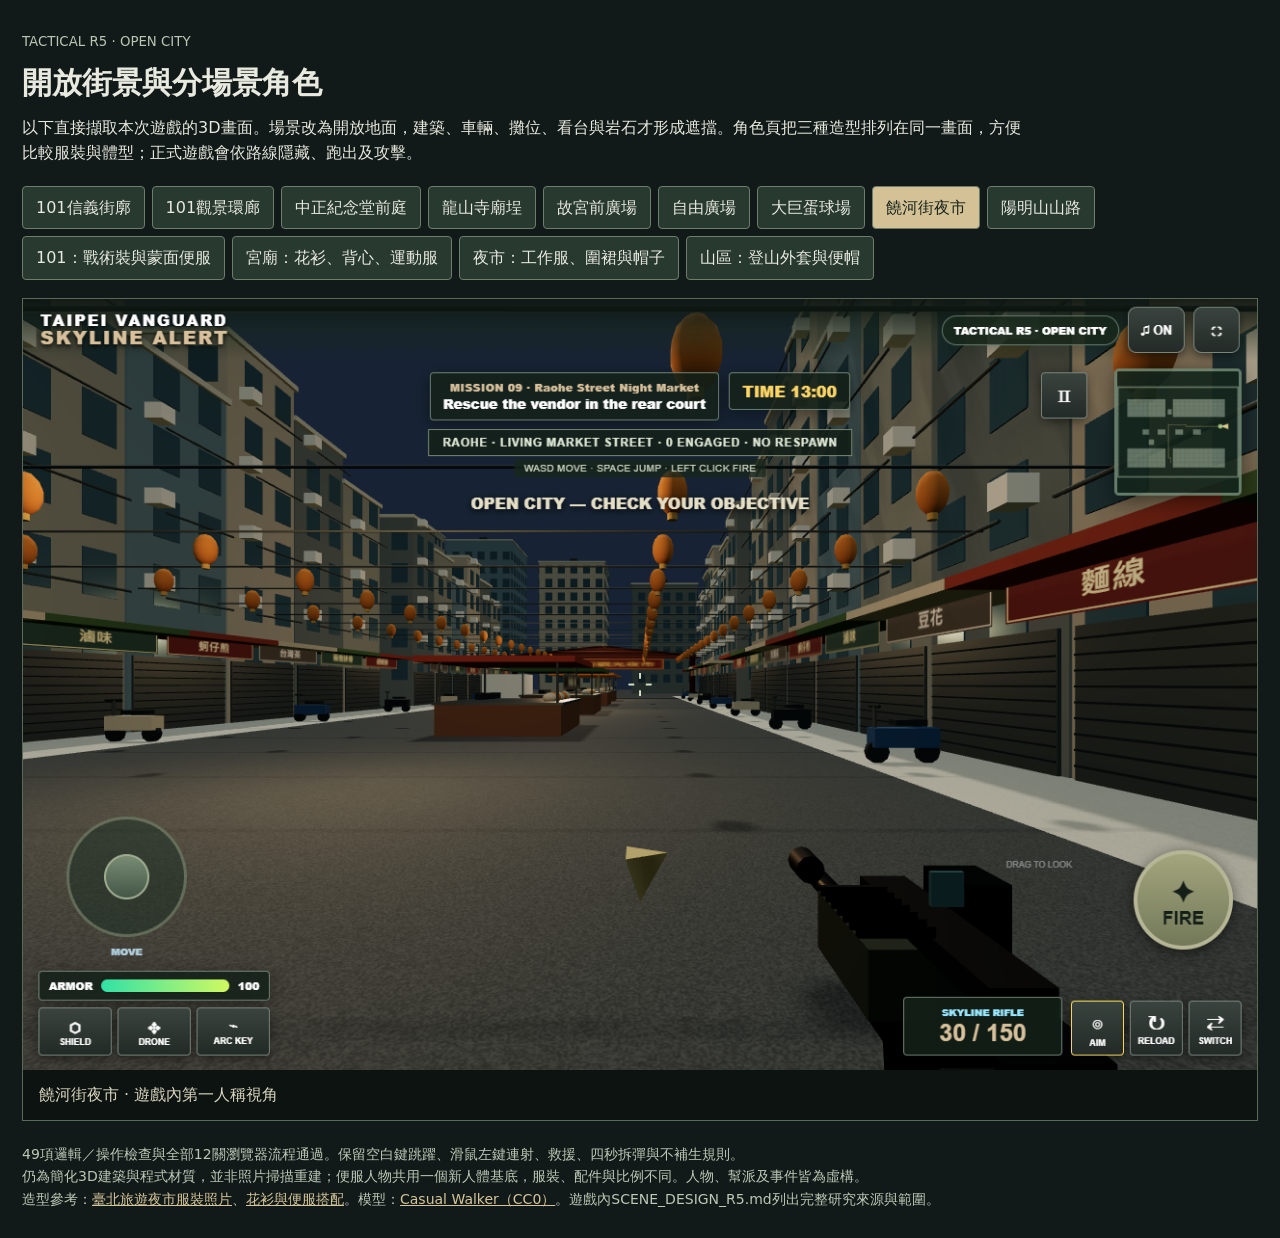
==== commit 65410f7a: "Add files via upload" ====
--- a/SCENE_DESIGN.html
+++ b/SCENE_DESIGN.html
@@ -1,6 +1 @@
-<!doctype html><html lang="zh-Hant"><meta charset="utf-8"><meta name="viewport" content="width=device-width,initial-scale=1"><title>Taipei Vanguard R4 關卡設計</title>
-<style>*{box-sizing:border-box}body{margin:0;background:#111b19;color:#e5e9df;font:16px/1.7 system-ui,'Microsoft JhengHei',sans-serif}main{max-width:1220px;margin:auto;padding:36px 24px}small{color:#b8c3b6}h1{font-size:32px;margin:0}p{margin:8px 0 20px}nav{display:flex;gap:7px;flex-wrap:wrap;margin:22px 0}button{background:#25362f;color:#eee;border:1px solid #536359;padding:9px 14px;border-radius:5px;cursor:pointer}button.active{background:#ccb78b;color:#17211b}.view{display:grid;grid-template-columns:1.5fr 1fr;gap:28px}canvas{width:100%;height:auto;display:block;border:1px solid #536359;background:#1c2721}h2{margin:0 0 10px;font-size:24px}h3{font-size:16px;color:#d6c398;margin:20px 0 5px}ul,ol{padding-left:22px;margin:8px 0}a{color:#c8d6ba}.legend{display:flex;gap:16px;flex-wrap:wrap;font-size:13px;margin-top:9px}.legend span:before{content:'●';color:var(--c);margin-right:5px}label{display:inline-block;margin:18px 0}footer{margin-top:32px;padding-top:18px;border-top:1px solid #425348;font-size:14px;color:#b6c3b4}@media(max-width:820px){.view{grid-template-columns:1fr}h1{font-size:26px}}</style>
-<main><small>TAIPEI VANGUARD · TACTICAL R4 · 2026-11-23</small><h1>讓每個景點，有自己的打法</h1><p>八種場地結構、十二種任務路線與守衛部署。點選關卡可比較實際碰撞配置、任務位置和撤離方向。</p><nav id="nav"></nav><div class="view"><section><canvas id="map" width="960" height="720"></canvas><div class="legend"><span style="--c:#eed18b">出勤／建議路線</span><span style="--c:#df795f">炸彈</span><span style="--c:#87cfe2">人質</span><span style="--c:#a3d1a1">撤離點</span></div><label><input type="checkbox" id="guards"> 顯示藏點與出擊方向（有劇透）</label></section><section id="info"></section></div><footer>依公開場地特色設計的壓縮遊戲配置，並非建築測繪平面。虛構任務不代表真實事件。101商場／89F為分開出勤，山路採平面碰撞。完整來源與實作範圍列於遊戲內 SCENE_DESIGN.md。<br>操作：WASD移動、空白鍵跳躍、滑鼠左鍵按住連射、R換彈、F互動。拆彈需持續按住F／INTERACT四秒；人質需要親自護送到出口。</footer></main>
-<script>const rows=[{"id":1,"name":"Atrium Bomb Alert","site":"台北101","route":"商場與89F觀景環廊分開出勤。中庭、電梯核心與環廊決定進出方向。","tactic":"店面突襲、電梯核心守點、外環側翼。","source":"https://travel.taipei/zh-tw/attraction/details/217","grid":[[1,1,1,1,1,1,1,1,1,1,1,1,1,1,1,1,1,1,1,1,1,1,1,1,1,1,1,1,1,1,1,1,1,1,1,1,1,1,1,1,1,1,1,1,1,1,1,1,1,1,1,1,1,1,1,1,1,1,1,1,1,1,1,1],[1,31,31,31,31,31,31,31,31,31,31,31,31,31,31,31,31,31,31,31,31,31,31,31,31,31,31,31,31,31,31,31,31,31,31,31,31,31,31,31,31,31,31,31,31,31,31,31,31,31,31,31,31,31,31,31,31,31,31,31,31,31,31,1],[1,31,31,31,31,31,31,31,31,31,31,31,31,31,31,31,31,31,31,31,31,31,31,31,31,31,31,31,31,31,31,31,31,31,31,31,31,31,31,31,31,31,31,31,31,31,31,31,31,31,31,31,31,31,31,31,31,31,31,31,31,31,31,1],[1,31,31,31,31,31,31,31,31,31,31,31,31,31,31,31,31,31,31,31,31,31,31,31,31,31,31,31,31,31,31,31,31,31,31,31,31,31,31,31,31,31,31,31,31,31,31,31,31,31,31,31,31,31,31,31,31,31,31,31,31,31,31,1],[1,31,31,31,31,31,31,31,31,31,31,31,31,31,31,31,31,31,31,31,31,31,31,31,31,31,31,31,31,31,31,31,31,31,31,31,31,31,31,31,31,31,31,31,31,31,31,31,31,31,31,31,31,31,31,31,31,31,31,31,31,31,31,1],[1,31,31,31,31,31,31,31,31,31,31,31,31,31,31,31,31,31,31,31,31,31,31,31,31,31,31,31,31,31,31,31,31,31,31,31,31,31,31,31,31,31,31,31,31,31,31,31,31,31,31,31,31,31,31,31,31,31,31,31,31,31,31,1],[1,31,31,31,31,31,31,31,31,31,31,31,31,31,31,31,31,31,31,31,31,31,31,31,31,31,31,31,31,31,31,31,31,31,31,31,31,31,31,31,31,31,31,31,31,31,31,31,31,31,31,31,31,31,31,31,31,31,31,31,31,31,31,1],[1,31,31,31,31,31,31,31,31,31,31,31,31,31,31,31,31,31,31,31,31,31,31,31,31,31,31,31,31,31,31,31,31,31,31,31,31,31,31,31,31,31,31,31,31,31,31,31,31,31,31,31,31,31,31,31,31,31,31,31,31,31,31,1],[1,31,31,31,31,31,31,31,31,31,31,31,31,31,31,31,31,31,31,31,31,31,31,31,31,31,31,31,31,31,31,31,31,31,31,31,31,31,31,31,31,31,31,31,31,31,31,31,31,31,31,31,31,31,31,31,31,31,31,31,31,31,31,1],[1,31,31,31,31,31,31,31,31,31,0,0,0,0,0,0,0,0,0,0,0,0,0,0,0,0,0,0,0,0,0,0,0,0,0,0,0,0,0,0,0,0,0,0,0,0,0,0,0,0,0,0,0,0,31,31,31,31,31,31,31,31,31,1],[1,31,31,31,31,31,31,31,31,31,0,0,0,0,0,0,0,0,0,0,0,0,0,0,0,0,0,0,0,0,0,0,0,0,0,0,0,0,0,0,0,0,0,0,0,0,0,0,0,0,0,0,0,0,31,31,31,31,31,31,31,31,31,1],[1,31,31,31,31,31,31,31,31,31,0,0,0,0,0,0,0,0,0,0,0,0,0,0,0,0,0,0,0,0,0,0,0,0,0,0,0,0,0,0,0,0,0,0,0,0,0,0,0,0,0,0,0,0,31,31,31,31,31,31,31,31,31,1],[1,31,31,31,31,31,31,31,31,31,0,0,0,0,0,0,32,32,32,32,32,32,32,32,32,32,0,0,0,0,0,0,0,0,0,0,0,0,0,0,0,0,0,0,0,0,0,0,0,0,0,0,0,0,0,0,0,0,0,0,31,31,31,1],[1,31,31,31,31,31,31,31,31,31,0,0,0,0,0,0,32,32,32,32,32,32,32,32,32,32,0,0,0,0,0,0,0,0,0,0,0,0,0,0,0,0,0,0,0,0,0,0,0,0,0,0,0,0,0,0,0,0,0,0,31,31,31,1],[1,31,31,31,31,31,31,31,31,31,0,0,0,0,0,0,32,32,32,32,32,32,32,32,32,32,0,0,0,0,0,0,0,0,0,0,0,0,0,0,0,0,0,0,0,0,0,0,0,0,0,0,0,0,0,0,0,0,0,0,31,31,31,1],[1,31,31,31,31,31,31,31,31,31,0,0,0,0,0,0,0,0,0,0,0,0,0,0,0,0,0,0,0,0,0,0,0,0,0,0,0,0,0,0,0,0,0,0,0,0,0,0,0,32,32,32,32,0,0,0,0,0,0,0,31,31,31,1],[1,31,31,31,31,31,31,31,31,31,0,0,0,0,0,0,0,0,0,0,0,0,0,0,0,0,0,0,0,0,0,0,0,0,0,0,0,0,0,0,0,0,0,0,0,0,0,0,0,32,32,32,32,0,0,0,0,0,0,0,31,31,31,1],[1,31,31,31,31,31,31,31,31,31,0,0,0,0,0,0,0,0,0,0,0,0,0,0,0,0,0,0,0,0,0,0,0,0,0,0,0,0,0,0,0,0,0,0,0,0,0,0,0,32,32,32,32,0,0,0,0,0,0,0,31,31,31,1],[1,31,31,31,31,31,31,31,31,31,0,0,0,0,0,0,0,0,0,0,0,0,0,0,0,0,0,0,0,0,0,0,0,0,0,0,0,0,0,0,0,0,0,0,0,0,0,0,0,32,32,32,32,0,0,0,0,0,0,0,31,31,31,1],[1,31,31,31,31,31,31,31,31,31,0,0,0,0,0,0,0,0,0,0,0,0,0,32,32,32,32,32,32,32,32,32,32,32,32,32,0,0,0,0,0,0,0,0,0,0,0,0,0,32,32,32,32,0,0,0,0,0,0,0,31,31,31,1],[1,31,31,31,31,31,31,31,31,31,0,0,0,0,0,0,0,0,0,0,0,0,0,32,32,32,32,32,32,32,32,32,32,32,32,32,0,0,0,0,0,0,0,0,0,0,0,0,0,32,32,32,32,0,0,0,0,0,0,0,31,31,31,1],[1,31,31,31,31,31,31,31,31,31,0,0,0,0,0,0,0,0,0,0,0,0,0,32,32,32,32,32,32,32,32,32,32,32,32,32,0,0,0,0,0,0,0,0,0,0,0,0,0,32,32,32,32,0,0,0,0,0,0,0,31,31,31,1],[1,31,31,31,31,31,31,31,31,31,0,0,0,0,0,0,0,0,0,0,0,0,0,32,32,32,32,32,32,32,32,32,32,32,32,32,0,0,0,0,0,0,0,0,0,0,0,0,0,32,32,32,32,0,0,0,0,0,0,0,31,31,31,1],[1,31,31,31,31,31,31,31,31,31,0,0,0,0,0,0,0,0,0,0,0,0,0,32,32,32,32,32,32,32,32,32,32,32,32,32,0,0,0,0,0,0,0,0,0,0,0,0,0,32,32,32,32,0,0,0,0,0,0,0,31,31,31,1],[1,31,31,31,31,31,31,31,31,31,0,0,0,0,0,0,0,0,0,0,0,0,0,32,32,32,32,32,32,32,32,32,32,32,32,32,0,0,0,0,0,0,0,0,0,0,0,0,0,0,0,0,0,0,0,0,0,0,0,0,31,31,31,1],[1,31,31,31,31,31,31,31,31,31,0,0,0,0,0,0,0,0,0,0,0,0,0,32,32,32,32,32,32,32,32,32,32,32,32,32,0,0,0,0,0,0,0,0,0,0,0,0,0,0,0,0,0,0,0,0,0,0,0,0,31,31,31,1],[1,31,31,31,31,31,31,31,31,31,0,0,0,0,0,0,0,0,0,0,0,0,0,32,32,32,32,32,32,32,32,32,32,32,32,32,0,0,0,0,0,0,0,0,0,0,0,0,0,0,0,0,0,0,0,0,0,0,0,0,31,31,31,1],[1,31,31,31,31,31,31,31,31,31,0,0,0,0,0,0,0,0,0,0,0,0,0,32,32,32,32,32,32,32,32,32,32,32,32,32,0,0,0,0,0,0,0,0,0,0,0,0,0,0,0,0,0,0,0,0,0,0,0,0,31,31,31,1],[1,31,31,31,31,31,31,31,31,31,0,0,0,0,0,0,0,0,0,0,0,0,0,0,0,0,0,0,0,0,0,0,0,0,0,0,0,0,0,0,0,0,0,0,0,0,0,0,0,0,0,0,0,0,0,0,0,0,0,0,31,31,31,1],[1,31,31,0,0,0,0,0,0,0,0,0,0,0,0,0,0,0,0,0,0,0,0,0,0,0,0,0,0,0,0,0,0,0,0,0,0,0,0,0,0,0,0,0,0,0,0,0,0,0,0,0,0,0,0,0,0,0,0,0,31,31,31,1],[1,31,31,0,0,0,0,0,0,0,0,0,0,0,0,0,0,0,0,0,0,0,0,0,0,0,0,0,0,0,0,0,0,0,0,0,0,0,0,0,0,0,0,0,0,0,0,0,0,0,0,0,0,0,0,0,0,0,0,0,31,31,31,1],[1,31,31,0,0,0,0,0,0,0,0,0,0,0,0,0,0,0,0,0,0,0,0,0,0,0,0,0,0,0,0,0,0,0,0,0,0,0,0,0,0,0,0,0,0,0,0,0,0,0,0,0,0,0,0,0,0,0,0,0,31,31,31,1],[1,31,31,0,0,0,0,0,0,0,0,0,0,0,0,0,0,0,0,0,0,0,0,0,0,0,0,0,0,0,0,0,0,0,0,0,0,0,32,32,32,32,32,32,32,32,32,32,32,0,0,0,0,0,31,31,31,31,31,31,31,31,31,1],[1,31,31,0,0,0,0,0,0,0,0,0,0,0,0,0,0,0,0,0,0,0,0,0,0,0,0,0,0,0,0,0,0,0,0,0,0,0,32,32,32,32,32,32,32,32,32,32,32,0,0,0,0,0,31,31,31,31,31,31,31,31,31,1],[1,31,31,0,0,0,0,0,0,0,0,0,0,0,32,32,32,0,0,0,0,0,0,0,0,0,0,0,0,0,0,0,0,0,0,0,0,0,32,32,32,32,32,32,32,32,32,32,32,0,0,0,0,0,31,31,31,31,31,31,31,31,31,1],[1,31,31,0,0,0,0,0,0,0,0,0,0,0,32,32,32,0,0,0,0,0,0,0,0,0,0,0,0,0,0,0,0,0,0,0,0,0,0,0,0,0,0,0,0,0,0,0,0,0,0,0,0,0,31,31,31,31,31,31,31,31,31,1],[1,31,31,0,0,0,0,0,0,0,0,0,0,0,32,32,32,0,0,0,0,0,0,0,0,0,0,0,0,0,0,0,0,0,0,0,0,0,0,0,0,0,0,0,0,0,0,0,0,0,0,0,0,0,31,31,31,31,31,31,31,31,31,1],[1,31,31,0,0,0,0,0,0,0,0,0,0,0,0,0,31,31,31,31,31,31,31,31,31,31,31,31,31,31,31,31,31,31,31,31,31,31,31,31,31,31,31,31,31,31,31,31,31,31,31,31,31,31,31,31,31,31,31,31,31,31,31,1],[1,31,31,0,0,0,0,0,0,0,0,0,0,0,0,0,31,31,31,31,31,31,31,31,31,31,31,31,31,31,31,31,31,31,31,31,31,31,31,31,31,31,31,31,31,31,31,31,31,31,31,31,31,31,31,31,31,31,31,31,31,31,31,1],[1,31,31,0,0,0,0,0,0,0,0,0,0,0,0,0,31,31,31,31,31,31,31,31,31,31,31,31,31,31,31,31,31,31,31,31,31,31,31,31,31,31,31,31,31,31,31,31,31,31,31,31,31,31,31,31,31,31,31,31,31,31,31,1],[1,31,31,0,0,0,0,0,0,0,0,0,0,0,0,0,31,31,31,31,31,31,31,31,31,31,31,31,31,31,31,31,31,31,31,31,31,31,31,31,31,31,31,31,31,31,31,31,31,31,31,31,31,31,31,31,31,31,31,31,31,31,31,1],[1,31,31,0,0,0,0,0,0,0,0,0,0,0,0,0,31,31,31,31,31,31,31,31,31,31,31,31,31,31,31,31,31,31,31,31,31,31,31,31,31,31,31,31,31,31,31,31,31,31,31,31,31,31,31,31,31,31,31,31,31,31,31,1],[1,31,31,0,0,0,0,0,0,0,0,0,0,0,0,0,31,31,31,31,31,31,31,31,31,31,31,31,31,31,31,31,31,31,31,31,31,31,31,31,31,31,31,31,31,31,31,31,31,31,31,31,31,31,31,31,31,31,31,31,31,31,31,1],[1,31,31,31,31,31,31,31,31,31,31,31,31,31,31,31,31,31,31,31,31,31,31,31,31,31,31,31,31,31,31,31,31,31,31,31,31,31,31,31,31,31,31,31,31,31,31,31,31,31,31,31,31,31,31,31,31,31,31,31,31,31,31,1],[1,31,31,31,31,31,31,31,31,31,31,31,31,31,31,31,31,31,31,31,31,31,31,31,31,31,31,31,31,31,31,31,31,31,31,31,31,31,31,31,31,31,31,31,31,31,31,31,31,31,31,31,31,31,31,31,31,31,31,31,31,31,31,1],[1,31,31,31,31,31,31,31,31,31,31,31,31,31,31,31,31,31,31,31,31,31,31,31,31,31,31,31,31,31,31,31,31,31,31,31,31,31,31,31,31,31,31,31,31,31,31,31,31,31,31,31,31,31,31,31,31,31,31,31,31,31,31,1],[1,31,31,31,31,31,31,31,31,31,31,31,31,31,31,31,31,31,31,31,31,31,31,31,31,31,31,31,31,31,31,31,31,31,31,31,31,31,31,31,31,31,31,31,31,31,31,31,31,31,31,31,31,31,31,31,31,31,31,31,31,31,31,1],[1,1,1,1,1,1,1,1,1,1,1,1,1,1,1,1,1,1,1,1,1,1,1,1,1,1,1,1,1,1,1,1,1,1,1,1,1,1,1,1,1,1,1,1,1,1,1,1,1,1,1,1,1,1,1,1,1,1,1,1,1,1,1,1]],"plan":{"name":"101 MALL ATRIUM","wall":"#91a6a6","floor":"#c5cfcb","rooms":[["MALL ENTRY",3,29,15,42],["RETAIL GALLERY",10,9,53,36],["LIFT LOBBY",43,12,59,31]],"features":[["atrium",23,19,35,27],["shop",16,12,25,14],["shop",38,32,48,34],["core",49,15,52,23],["shop",14,34,16,36]],"nodes":[{"x":6.5,"y":38.5},{"x":13.5,"y":33.5},{"x":18.5,"y":30.5},{"x":18.5,"y":17.5},{"x":30.5,"y":17.5},{"x":39.5,"y":17.5},{"x":43.5,"y":25.5},{"x":55.5,"y":27.5}],"hostage":{"x":45.5,"y":28.5},"bombs":[{"x":55.5,"y":27.5},{"x":30.5,"y":12.5}],"extraction":{"x":7.5,"y":38.5},"siteStart":{"x":43.5,"y":25.5},"teams":[["RETAIL SHUTTER",[13,32],[[18,34],[19,34]],[18,30],["rush","flank"],[[20,30],[20,20]]],["ATRIUM NORTH PIER",[18,20],[[27,16],[28,16]],[25,17],["anchor","crossfire"]],["LIFT CORE RECESS",[40,20],[[53,19],[54,19]],[54,25],["anchor","flank"],[[45,28],[39,28]]]],"theme":"tower","variant":"101 MALL ATRIUM","width":64,"height":48,"offset":{"x":0,"y":0},"start":{"x":6.5,"y":38.5},"encounters":[{"id":0,"label":"RETAIL SHUTTER","gate":{"x":13.5,"y":32.5},"radius":3.5,"spots":[{"x":18.5,"y":34.5},{"x":19.5,"y":34.5}],"exit":{"x":18.5,"y":30.5},"tactics":["rush","flank"],"flank":[{"x":20.5,"y":30.5},{"x":20.5,"y":20.5}]},{"id":1,"label":"ATRIUM NORTH PIER","gate":{"x":18.5,"y":20.5},"radius":3.5,"spots":[{"x":27.5,"y":16.5},{"x":28.5,"y":16.5}],"exit":{"x":25.5,"y":17.5},"tactics":["anchor","crossfire"],"flank":[]},{"id":2,"label":"LIFT CORE RECESS","gate":{"x":40.5,"y":20.5},"radius":3.5,"spots":[{"x":53.5,"y":19.5},{"x":54.5,"y":19.5}],"exit":{"x":54.5,"y":25.5},"tactics":["anchor","flank"],"flank":[{"x":45.5,"y":28.5},{"x":39.5,"y":28.5}]}],"length":69.54307413248353,"defenseSpots":[{"x":10.5,"y":10.5},{"x":12.5,"y":10.5},{"x":14.5,"y":10.5},{"x":16.5,"y":10.5},{"x":18.5,"y":10.5},{"x":20.5,"y":10.5},{"x":22.5,"y":10.5},{"x":24.5,"y":10.5},{"x":26.5,"y":10.5},{"x":28.5,"y":10.5},{"x":30.5,"y":10.5},{"x":32.5,"y":10.5},{"x":34.5,"y":10.5},{"x":36.5,"y":10.5},{"x":38.5,"y":10.5},{"x":40.5,"y":10.5},{"x":42.5,"y":10.5},{"x":44.5,"y":10.5},{"x":46.5,"y":10.5},{"x":48.5,"y":10.5},{"x":50.5,"y":10.5},{"x":52.5,"y":10.5},{"x":10.5,"y":12.5},{"x":12.5,"y":12.5},{"x":14.5,"y":12.5},{"x":26.5,"y":12.5},{"x":28.5,"y":12.5},{"x":30.5,"y":12.5},{"x":32.5,"y":12.5},{"x":34.5,"y":12.5},{"x":36.5,"y":12.5},{"x":38.5,"y":12.5},{"x":40.5,"y":12.5},{"x":42.5,"y":12.5},{"x":44.5,"y":12.5},{"x":46.5,"y":12.5},{"x":48.5,"y":12.5},{"x":50.5,"y":12.5},{"x":52.5,"y":12.5},{"x":54.5,"y":12.5},{"x":56.5,"y":12.5},{"x":58.5,"y":12.5},{"x":10.5,"y":14.5},{"x":12.5,"y":14.5},{"x":14.5,"y":14.5},{"x":26.5,"y":14.5},{"x":28.5,"y":14.5},{"x":30.5,"y":14.5},{"x":32.5,"y":14.5},{"x":34.5,"y":14.5},{"x":36.5,"y":14.5},{"x":38.5,"y":14.5},{"x":40.5,"y":14.5},{"x":42.5,"y":14.5},{"x":44.5,"y":14.5},{"x":46.5,"y":14.5},{"x":48.5,"y":14.5},{"x":50.5,"y":14.5},{"x":52.5,"y":14.5},{"x":54.5,"y":14.5},{"x":56.5,"y":14.5},{"x":58.5,"y":14.5},{"x":10.5,"y":16.5},{"x":12.5,"y":16.5},{"x":14.5,"y":16.5},{"x":16.5,"y":16.5},{"x":18.5,"y":16.5},{"x":20.5,"y":16.5},{"x":22.5,"y":16.5},{"x":24.5,"y":16.5},{"x":26.5,"y":16.5},{"x":28.5,"y":16.5},{"x":30.5,"y":16.5},{"x":32.5,"y":16.5},{"x":34.5,"y":16.5},{"x":36.5,"y":16.5},{"x":38.5,"y":16.5},{"x":40.5,"y":16.5},{"x":42.5,"y":16.5},{"x":44.5,"y":16.5},{"x":46.5,"y":16.5},{"x":48.5,"y":16.5},{"x":54.5,"y":16.5},{"x":56.5,"y":16.5},{"x":58.5,"y":16.5},{"x":10.5,"y":18.5},{"x":12.5,"y":18.5},{"x":14.5,"y":18.5},{"x":16.5,"y":18.5},{"x":18.5,"y":18.5},{"x":20.5,"y":18.5},{"x":22.5,"y":18.5},{"x":24.5,"y":18.5},{"x":26.5,"y":18.5},{"x":28.5,"y":18.5},{"x":30.5,"y":18.5},{"x":32.5,"y":18.5},{"x":34.5,"y":18.5},{"x":36.5,"y":18.5},{"x":38.5,"y":18.5},{"x":40.5,"y":18.5},{"x":42.5,"y":18.5},{"x":44.5,"y":18.5},{"x":46.5,"y":18.5},{"x":48.5,"y":18.5},{"x":54.5,"y":18.5},{"x":56.5,"y":18.5},{"x":58.5,"y":18.5},{"x":10.5,"y":20.5},{"x":12.5,"y":20.5},{"x":14.5,"y":20.5},{"x":16.5,"y":20.5},{"x":18.5,"y":20.5},{"x":20.5,"y":20.5},{"x":22.5,"y":20.5},{"x":36.5,"y":20.5},{"x":38.5,"y":20.5},{"x":40.5,"y":20.5},{"x":42.5,"y":20.5},{"x":44.5,"y":20.5},{"x":46.5,"y":20.5},{"x":48.5,"y":20.5},{"x":54.5,"y":20.5},{"x":56.5,"y":20.5},{"x":58.5,"y":20.5},{"x":10.5,"y":22.5},{"x":12.5,"y":22.5},{"x":14.5,"y":22.5},{"x":16.5,"y":22.5},{"x":18.5,"y":22.5},{"x":20.5,"y":22.5},{"x":22.5,"y":22.5},{"x":36.5,"y":22.5},{"x":38.5,"y":22.5},{"x":48.5,"y":22.5},{"x":54.5,"y":22.5},{"x":56.5,"y":22.5},{"x":58.5,"y":22.5},{"x":10.5,"y":24.5},{"x":12.5,"y":24.5},{"x":14.5,"y":24.5},{"x":16.5,"y":24.5},{"x":18.5,"y":24.5},{"x":20.5,"y":24.5},{"x":22.5,"y":24.5},{"x":36.5,"y":24.5},{"x":38.5,"y":24.5},{"x":48.5,"y":24.5},{"x":50.5,"y":24.5},{"x":52.5,"y":24.5},{"x":54.5,"y":24.5},{"x":56.5,"y":24.5},{"x":58.5,"y":24.5},{"x":10.5,"y":26.5},{"x":12.5,"y":26.5},{"x":14.5,"y":26.5},{"x":16.5,"y":26.5},{"x":18.5,"y":26.5},{"x":20.5,"y":26.5},{"x":22.5,"y":26.5},{"x":36.5,"y":26.5},{"x":38.5,"y":26.5},{"x":48.5,"y":26.5},{"x":50.5,"y":26.5},{"x":52.5,"y":26.5},{"x":54.5,"y":26.5},{"x":56.5,"y":26.5},{"x":58.5,"y":26.5},{"x":10.5,"y":28.5},{"x":12.5,"y":28.5},{"x":14.5,"y":28.5},{"x":16.5,"y":28.5},{"x":18.5,"y":28.5},{"x":20.5,"y":28.5},{"x":22.5,"y":28.5},{"x":24.5,"y":28.5},{"x":26.5,"y":28.5},{"x":28.5,"y":28.5},{"x":30.5,"y":28.5},{"x":32.5,"y":28.5},{"x":34.5,"y":28.5},{"x":36.5,"y":28.5},{"x":38.5,"y":28.5},{"x":48.5,"y":28.5},{"x":50.5,"y":28.5},{"x":52.5,"y":28.5},{"x":54.5,"y":28.5},{"x":56.5,"y":28.5},{"x":58.5,"y":28.5},{"x":4.5,"y":30.5},{"x":6.5,"y":30.5},{"x":8.5,"y":30.5},{"x":10.5,"y":30.5},{"x":12.5,"y":30.5},{"x":14.5,"y":30.5},{"x":16.5,"y":30.5},{"x":18.5,"y":30.5},{"x":20.5,"y":30.5},{"x":22.5,"y":30.5},{"x":24.5,"y":30.5},{"x":26.5,"y":30.5},{"x":28.5,"y":30.5},{"x":30.5,"y":30.5},{"x":32.5,"y":30.5},{"x":34.5,"y":30.5},{"x":36.5,"y":30.5},{"x":38.5,"y":30.5},{"x":40.5,"y":30.5},{"x":42.5,"y":30.5},{"x":44.5,"y":30.5},{"x":46.5,"y":30.5},{"x":48.5,"y":30.5},{"x":50.5,"y":30.5},{"x":52.5,"y":30.5},{"x":54.5,"y":30.5},{"x":56.5,"y":30.5},{"x":58.5,"y":30.5},{"x":4.5,"y":32.5},{"x":6.5,"y":32.5},{"x":8.5,"y":32.5},{"x":10.5,"y":32.5},{"x":12.5,"y":32.5},{"x":14.5,"y":32.5},{"x":16.5,"y":32.5},{"x":18.5,"y":32.5},{"x":20.5,"y":32.5},{"x":22.5,"y":32.5},{"x":24.5,"y":32.5},{"x":26.5,"y":32.5},{"x":28.5,"y":32.5},{"x":30.5,"y":32.5},{"x":32.5,"y":32.5},{"x":34.5,"y":32.5},{"x":36.5,"y":32.5},{"x":50.5,"y":32.5},{"x":52.5,"y":32.5},{"x":4.5,"y":34.5},{"x":6.5,"y":34.5},{"x":8.5,"y":34.5},{"x":10.5,"y":34.5},{"x":12.5,"y":34.5},{"x":18.5,"y":34.5},{"x":20.5,"y":34.5},{"x":22.5,"y":34.5},{"x":24.5,"y":34.5},{"x":26.5,"y":34.5},{"x":28.5,"y":34.5},{"x":30.5,"y":34.5},{"x":32.5,"y":34.5},{"x":34.5,"y":34.5},{"x":36.5,"y":34.5},{"x":50.5,"y":34.5},{"x":52.5,"y":34.5},{"x":4.5,"y":36.5},{"x":6.5,"y":36.5},{"x":8.5,"y":36.5},{"x":10.5,"y":36.5},{"x":12.5,"y":36.5},{"x":18.5,"y":36.5},{"x":20.5,"y":36.5},{"x":22.5,"y":36.5},{"x":24.5,"y":36.5},{"x":26.5,"y":36.5},{"x":28.5,"y":36.5},{"x":30.5,"y":36.5},{"x":32.5,"y":36.5},{"x":34.5,"y":36.5},{"x":36.5,"y":36.5},{"x":38.5,"y":36.5},{"x":40.5,"y":36.5},{"x":42.5,"y":36.5},{"x":44.5,"y":36.5},{"x":46.5,"y":36.5},{"x":48.5,"y":36.5},{"x":50.5,"y":36.5},{"x":52.5,"y":36.5},{"x":4.5,"y":38.5},{"x":6.5,"y":38.5},{"x":8.5,"y":38.5},{"x":10.5,"y":38.5},{"x":12.5,"y":38.5},{"x":14.5,"y":38.5},{"x":4.5,"y":40.5},{"x":6.5,"y":40.5},{"x":8.5,"y":40.5},{"x":10.5,"y":40.5},{"x":12.5,"y":40.5},{"x":14.5,"y":40.5},{"x":4.5,"y":42.5},{"x":6.5,"y":42.5},{"x":8.5,"y":42.5},{"x":10.5,"y":42.5},{"x":12.5,"y":42.5},{"x":14.5,"y":42.5}],"walkLine":[{"x":6.5,"y":38.5},{"x":7.5,"y":38.5},{"x":8.5,"y":38.5},{"x":9.5,"y":38.5},{"x":10.5,"y":38.5},{"x":11.5,"y":38.5},{"x":12.5,"y":38.5},{"x":13.5,"y":38.5},{"x":13.5,"y":37.5},{"x":13.5,"y":36.5},{"x":13.5,"y":35.5},{"x":13.5,"y":34.5},{"x":13.5,"y":33.5},{"x":14.5,"y":33.5},{"x":15.5,"y":33.5},{"x":16.5,"y":33.5},{"x":17.5,"y":33.5},{"x":18.5,"y":33.5},{"x":18.5,"y":32.5},{"x":18.5,"y":31.5},{"x":18.5,"y":30.5},{"x":18.5,"y":29.5},{"x":18.5,"y":28.5},{"x":18.5,"y":27.5},{"x":18.5,"y":26.5},{"x":18.5,"y":25.5},{"x":18.5,"y":24.5},{"x":18.5,"y":23.5},{"x":18.5,"y":22.5},{"x":18.5,"y":21.5},{"x":18.5,"y":20.5},{"x":18.5,"y":19.5},{"x":18.5,"y":18.5},{"x":18.5,"y":17.5},{"x":19.5,"y":17.5},{"x":20.5,"y":17.5},{"x":21.5,"y":17.5},{"x":22.5,"y":17.5},{"x":23.5,"y":17.5},{"x":24.5,"y":17.5},{"x":25.5,"y":17.5},{"x":26.5,"y":17.5},{"x":27.5,"y":17.5},{"x":28.5,"y":17.5},{"x":29.5,"y":17.5},{"x":30.5,"y":17.5},{"x":31.5,"y":17.5},{"x":32.5,"y":17.5},{"x":33.5,"y":17.5},{"x":34.5,"y":17.5},{"x":35.5,"y":17.5},{"x":36.5,"y":17.5},{"x":37.5,"y":17.5},{"x":38.5,"y":17.5},{"x":39.5,"y":17.5},{"x":40.5,"y":17.5},{"x":41.5,"y":17.5},{"x":42.5,"y":17.5},{"x":43.5,"y":17.5},{"x":43.5,"y":18.5},{"x":43.5,"y":19.5},{"x":43.5,"y":20.5},{"x":43.5,"y":21.5},{"x":43.5,"y":22.5},{"x":43.5,"y":23.5},{"x":43.5,"y":24.5},{"x":43.5,"y":25.5},{"x":44.5,"y":25.5},{"x":45.5,"y":25.5},{"x":46.5,"y":25.5},{"x":47.5,"y":25.5},{"x":48.5,"y":25.5},{"x":49.5,"y":25.5},{"x":50.5,"y":25.5},{"x":51.5,"y":25.5},{"x":52.5,"y":25.5},{"x":53.5,"y":25.5},{"x":54.5,"y":25.5},{"x":55.5,"y":25.5},{"x":55.5,"y":26.5},{"x":55.5,"y":27.5}]},"steps":[["defuse",1,"Hold F / INTERACT to defuse the lift-lobby bomb"],["waypoint",0,"Withdraw to the mall entrance"]],"roster":6},{"id":2,"name":"89F Skyline Rescue","site":"台北101","route":"商場與89F觀景環廊分開出勤。中庭、電梯核心與環廊決定進出方向。","tactic":"店面突襲、電梯核心守點、外環側翼。","source":"https://travel.taipei/zh-tw/attraction/details/217","grid":[[1,1,1,1,1,1,1,1,1,1,1,1,1,1,1,1,1,1,1,1,1,1,1,1,1,1,1,1,1,1,1,1,1,1,1,1,1,1,1,1,1,1,1,1,1,1,1,1,1,1,1,1,1,1,1,1,1,1,1,1,1,1,1,1],[1,31,31,31,31,31,31,31,31,31,31,31,31,31,31,31,31,31,31,31,31,31,31,31,31,31,31,31,31,31,31,31,31,31,31,31,31,31,31,31,31,31,31,31,31,31,31,31,31,31,31,31,31,31,31,31,31,31,31,31,31,31,31,1],[1,31,31,31,31,31,31,31,31,31,31,31,31,31,31,31,31,31,31,31,31,31,31,31,31,31,31,31,31,31,31,31,31,31,31,31,31,31,31,31,31,31,31,31,31,31,31,31,31,31,31,31,31,31,31,31,31,31,31,31,31,31,31,1],[1,31,31,31,31,31,31,31,31,31,31,31,31,31,31,31,31,31,31,31,31,31,31,31,31,31,31,31,31,31,31,31,31,31,31,31,31,31,31,31,31,31,31,31,31,31,31,31,31,31,31,31,31,31,31,31,31,31,31,31,31,31,31,1],[1,31,31,31,31,31,31,31,31,31,31,31,31,31,31,31,31,31,31,31,31,31,31,31,31,31,31,31,31,31,31,31,31,31,31,31,31,31,31,31,31,31,31,31,31,31,31,31,31,31,31,31,31,31,31,31,31,31,31,31,31,31,31,1],[1,31,31,31,31,31,31,31,31,31,31,31,31,31,31,31,31,31,31,31,31,31,31,31,31,31,31,31,31,31,31,31,31,31,31,31,31,31,31,31,31,31,31,31,31,31,31,31,31,31,31,31,31,31,31,31,31,31,31,31,31,31,31,1],[1,31,31,31,31,31,31,31,31,31,31,31,31,31,31,31,31,31,31,31,31,31,31,31,31,31,31,31,31,31,31,31,31,31,31,31,31,31,31,31,31,31,31,31,31,31,31,31,31,31,31,31,31,31,31,31,31,31,31,31,31,31,31,1],[1,31,31,31,31,31,31,31,31,31,31,31,0,0,0,0,0,0,0,0,0,0,0,0,0,0,0,0,0,0,0,0,0,0,0,0,0,0,0,0,0,0,0,0,0,0,0,0,0,0,0,0,0,0,0,0,0,31,31,31,31,31,31,1],[1,31,31,31,31,31,31,31,31,31,31,31,0,0,0,0,0,0,0,0,0,0,0,0,0,0,0,0,0,0,0,0,0,0,0,0,0,0,0,0,0,0,0,0,0,0,0,0,0,0,0,0,0,0,0,0,0,31,31,31,31,31,31,1],[1,31,31,31,31,31,31,31,31,31,31,31,0,0,0,0,0,0,0,0,0,0,0,0,0,0,0,0,0,0,0,0,0,0,0,0,0,0,0,0,0,0,0,0,0,0,0,0,0,0,0,0,0,0,0,0,0,31,31,31,31,31,31,1],[1,31,31,31,31,31,31,31,31,31,31,31,0,0,0,0,0,32,32,0,0,0,0,0,0,0,0,0,0,0,0,0,0,0,0,0,0,0,0,0,0,0,0,0,0,0,0,0,0,0,0,0,0,0,0,0,0,31,31,31,31,31,31,1],[1,31,31,31,31,31,31,31,31,31,31,31,0,0,0,0,0,32,32,0,0,0,0,0,0,0,0,0,0,0,0,0,0,0,0,0,0,0,0,0,0,0,0,0,0,0,0,0,0,0,0,0,0,0,0,0,0,31,31,31,31,31,31,1],[1,31,31,31,31,31,31,31,31,31,31,31,0,0,0,0,0,32,32,0,0,0,0,0,0,0,0,0,0,0,0,0,0,0,0,0,0,0,0,0,0,0,0,0,0,0,0,0,0,0,0,0,0,0,0,0,0,31,31,31,31,31,31,1],[1,31,31,31,31,31,31,31,31,31,31,31,0,0,0,0,0,32,32,0,0,0,0,0,0,0,0,0,0,0,0,0,0,0,0,0,0,0,0,0,0,0,0,0,0,0,0,0,0,0,0,0,0,0,0,0,0,31,31,31,31,31,31,1],[1,31,31,31,31,31,31,31,31,31,31,31,0,0,0,0,0,32,32,0,0,0,0,0,0,0,0,0,0,0,0,0,0,0,0,0,0,0,0,0,0,0,0,0,0,0,0,0,0,0,0,0,0,0,0,0,0,31,31,31,31,31,31,1],[1,31,31,31,31,31,31,31,31,31,31,31,0,0,0,0,0,0,0,0,0,0,0,0,0,0,0,0,0,0,0,0,0,0,0,0,0,0,0,0,0,0,0,0,0,0,0,0,0,0,0,0,0,0,0,0,0,31,31,31,31,31,31,1],[1,31,31,31,31,31,31,31,31,31,31,31,0,0,0,0,0,0,0,0,0,0,0,0,0,0,0,0,0,0,0,0,0,0,0,0,0,0,0,0,0,0,0,0,0,0,0,0,0,0,0,0,0,0,0,0,0,31,31,31,31,31,31,1],[1,31,31,31,31,31,31,31,31,31,31,31,0,0,0,0,0,0,0,0,0,0,0,0,32,32,32,32,32,32,32,32,32,32,32,32,32,32,32,32,32,32,0,0,0,0,0,0,0,0,0,0,0,0,0,0,0,31,31,31,31,31,31,1],[1,31,31,31,31,0,0,0,0,0,0,0,0,0,0,32,32,32,0,0,0,0,0,0,32,32,32,32,32,32,32,32,32,32,32,32,32,32,32,32,32,32,0,0,0,0,0,0,0,0,0,0,0,0,0,0,0,31,31,31,31,31,31,1],[1,31,31,31,31,0,0,0,0,0,0,0,0,0,0,32,32,32,0,0,0,0,0,0,32,32,32,32,32,32,32,32,32,32,32,32,32,32,32,32,32,32,0,0,0,0,0,0,0,0,0,0,0,0,0,0,0,31,31,31,31,31,31,1],[1,31,31,31,31,0,0,0,0,0,0,0,0,0,0,32,32,32,0,0,0,0,0,0,32,32,32,32,32,32,32,32,32,32,32,32,32,32,32,32,32,32,0,0,0,0,0,0,0,0,0,0,0,0,0,0,0,31,31,31,31,31,31,1],[1,31,31,31,31,0,0,0,0,0,0,0,0,0,0,32,32,32,0,0,0,0,0,0,32,32,32,32,32,32,32,32,32,32,32,32,32,32,32,32,32,32,0,0,0,0,0,0,0,0,0,0,0,0,0,0,0,31,31,31,31,31,31,1],[1,31,31,31,31,0,0,0,0,0,0,0,0,0,0,32,32,32,0,0,0,0,0,0,32,32,32,32,32,32,32,32,32,32,32,32,32,32,32,32,32,32,0,0,0,0,0,0,0,0,0,0,0,0,0,0,0,31,31,31,31,31,31,1],[1,31,31,31,31,0,0,0,0,0,0,0,0,0,0,0,0,0,0,0,0,0,0,0,32,32,32,32,32,32,32,32,32,32,32,32,32,32,32,32,32,32,0,0,0,0,0,0,0,0,0,0,0,0,0,0,0,31,31,31,31,31,31,1],[1,31,31,31,31,0,0,0,0,0,0,0,0,0,0,0,0,0,0,0,0,0,0,0,32,32,32,32,32,32,32,32,32,32,32,32,32,32,32,32,32,32,0,0,0,0,0,0,0,0,0,0,0,0,0,0,0,31,31,31,31,31,31,1],[1,31,31,31,31,0,0,0,0,0,0,0,0,0,0,0,0,0,0,0,0,0,0,0,32,32,32,32,32,32,32,32,32,32,32,32,32,32,32,32,32,32,0,0,0,0,0,0,0,0,0,0,0,0,0,0,0,31,31,31,31,31,31,1],[1,31,31,31,31,0,0,0,0,0,0,0,0,0,0,0,0,0,0,0,0,0,0,0,32,32,32,32,32,32,32,32,32,32,32,32,32,32,32,32,32,32,0,0,0,0,0,0,0,0,0,0,0,0,0,0,0,31,31,31,31,31,31,1],[1,31,31,31,31,0,0,0,0,0,0,0,0,0,0,0,0,0,0,0,0,0,0,0,32,32,32,32,32,32,32,32,32,32,32,32,32,32,32,32,32,32,0,0,0,0,0,0,0,0,0,0,0,0,0,0,0,31,31,31,31,31,31,1],[1,31,31,31,31,0,0,0,0,0,0,0,0,0,0,0,0,0,0,0,0,0,0,0,32,32,32,32,32,32,32,32,32,32,32,32,32,32,32,32,32,32,0,0,0,0,0,0,0,0,0,0,0,0,0,0,0,31,31,31,31,31,31,1],[1,31,31,31,31,0,0,0,0,0,0,0,0,0,0,0,0,0,0,0,0,0,0,0,32,32,32,32,32,32,32,32,32,32,32,32,32,32,32,32,32,32,0,0,0,0,0,0,0,0,0,0,0,0,0,0,0,31,31,31,31,31,31,1],[1,31,31,31,31,0,0,0,0,0,0,0,0,0,0,0,0,0,0,0,0,0,0,0,32,32,32,32,32,32,32,32,32,32,32,32,32,32,32,32,32,32,0,0,0,0,0,0,0,0,0,0,0,0,0,0,0,31,31,31,31,31,31,1],[1,31,31,31,31,31,31,31,31,31,31,31,0,0,0,0,0,0,0,0,0,0,0,0,0,0,0,0,0,0,0,0,0,0,0,0,0,0,0,0,0,0,0,0,0,0,0,0,0,0,0,0,0,0,0,0,0,31,31,31,31,31,31,1],[1,31,31,31,31,31,31,31,31,31,31,31,0,0,0,0,0,0,0,0,0,0,0,0,0,0,0,0,0,0,0,0,0,0,0,0,0,0,0,0,0,0,0,0,0,0,0,0,0,0,0,0,0,0,0,0,0,31,31,31,31,31,31,1],[1,31,31,31,31,31,31,31,31,31,31,31,0,0,0,0,0,0,0,0,0,0,0,0,0,0,0,0,0,0,0,0,0,0,0,0,0,0,0,0,0,0,0,0,0,0,0,0,0,32,32,0,0,0,0,0,0,31,31,31,31,31,31,1],[1,31,31,31,31,31,31,31,31,31,31,31,0,0,0,0,0,0,0,0,0,0,0,0,0,0,0,0,0,0,0,0,0,0,0,0,0,0,0,0,0,0,0,0,0,0,0,0,0,32,32,0,0,0,0,0,0,31,31,31,31,31,31,1],[1,31,31,31,31,31,31,31,31,31,31,31,0,0,0,0,0,0,0,0,0,0,0,0,0,0,0,0,0,0,0,0,0,0,0,0,0,0,0,0,0,0,0,0,0,0,0,0,0,32,32,0,0,0,0,0,0,31,31,31,31,31,31,1],[1,31,31,31,31,31,31,31,31,31,31,31,0,0,0,0,0,0,0,0,0,0,0,0,0,0,0,0,0,0,0,0,0,0,0,0,0,0,0,0,0,0,0,0,0,0,0,0,0,32,32,0,0,0,0,0,0,31,31,31,31,31,31,1],[1,31,31,31,31,31,31,31,31,31,31,31,0,0,0,0,0,0,0,0,0,0,0,0,0,0,0,0,0,0,0,0,0,0,0,0,0,0,0,0,0,0,0,0,0,0,0,0,0,32,32,0,0,0,0,0,0,31,31,31,31,31,31,1],[1,31,31,31,31,31,31,31,31,31,31,31,0,0,0,0,0,0,0,0,0,0,0,0,0,0,0,0,0,0,0,0,0,0,0,0,0,0,0,0,0,0,0,0,0,0,0,0,0,0,0,0,0,0,0,0,0,31,31,31,31,31,31,1],[1,31,31,31,31,31,31,31,31,31,31,31,0,0,0,0,0,0,0,0,0,0,0,0,0,0,0,0,0,0,0,0,0,0,0,0,0,0,0,0,0,0,0,0,0,0,0,0,0,0,0,0,0,0,0,0,0,31,31,31,31,31,31,1],[1,31,31,31,31,31,31,31,31,31,31,31,0,0,0,0,0,0,0,0,0,0,0,0,0,0,0,0,0,0,0,0,0,0,0,0,0,0,0,0,0,0,0,0,0,0,0,0,0,0,0,0,0,0,0,0,0,31,31,31,31,31,31,1],[1,31,31,31,31,31,31,31,31,31,31,31,31,31,31,31,31,31,31,31,31,31,31,31,31,31,31,31,31,31,31,31,31,31,31,31,31,31,31,31,31,31,31,31,31,31,31,31,31,31,31,31,31,31,31,31,31,31,31,31,31,31,31,1],[1,31,31,31,31,31,31,31,31,31,31,31,31,31,31,31,31,31,31,31,31,31,31,31,31,31,31,31,31,31,31,31,31,31,31,31,31,31,31,31,31,31,31,31,31,31,31,31,31,31,31,31,31,31,31,31,31,31,31,31,31,31,31,1],[1,31,31,31,31,31,31,31,31,31,31,31,31,31,31,31,31,31,31,31,31,31,31,31,31,31,31,31,31,31,31,31,31,31,31,31,31,31,31,31,31,31,31,31,31,31,31,31,31,31,31,31,31,31,31,31,31,31,31,31,31,31,31,1],[1,31,31,31,31,31,31,31,31,31,31,31,31,31,31,31,31,31,31,31,31,31,31,31,31,31,31,31,31,31,31,31,31,31,31,31,31,31,31,31,31,31,31,31,31,31,31,31,31,31,31,31,31,31,31,31,31,31,31,31,31,31,31,1],[1,31,31,31,31,31,31,31,31,31,31,31,31,31,31,31,31,31,31,31,31,31,31,31,31,31,31,31,31,31,31,31,31,31,31,31,31,31,31,31,31,31,31,31,31,31,31,31,31,31,31,31,31,31,31,31,31,31,31,31,31,31,31,1],[1,31,31,31,31,31,31,31,31,31,31,31,31,31,31,31,31,31,31,31,31,31,31,31,31,31,31,31,31,31,31,31,31,31,31,31,31,31,31,31,31,31,31,31,31,31,31,31,31,31,31,31,31,31,31,31,31,31,31,31,31,31,31,1],[1,1,1,1,1,1,1,1,1,1,1,1,1,1,1,1,1,1,1,1,1,1,1,1,1,1,1,1,1,1,1,1,1,1,1,1,1,1,1,1,1,1,1,1,1,1,1,1,1,1,1,1,1,1,1,1,1,1,1,1,1,1,1,1]],"plan":{"name":"101 · 89F OBSERVATION RING","wall":"#91a6a6","floor":"#c5cfcb","rooms":[["89F EXPRESS LIFT",5,18,15,30],["89F SKYLINE RING",12,7,56,40]],"features":[["core",24,17,41,30],["glass",17,10,18,14],["glass",49,33,50,37],["core",15,18,17,22]],"nodes":[{"x":8.5,"y":25.5},{"x":20.5,"y":25.5},{"x":20.5,"y":12.5},{"x":45.5,"y":12.5},{"x":52.5,"y":12.5},{"x":52.5,"y":35.5},{"x":44.5,"y":35.5}],"hostage":{"x":44.5,"y":35.5},"bombs":[{"x":45.5,"y":12.5},{"x":20.5,"y":35.5}],"extraction":{"x":9.5,"y":21.5},"siteStart":{"x":17.5,"y":25.5},"teams":[["LIFT RECESS",[15,25],[[20,20],[21,20]],[22,20],["rush","anchor"]],["NORTH WINDOW PIER",[23,12],[[30,15],[32,15]],[30,12],["anchor","flank"],[[44,12],[44,22]]],["EAST CORE CORNER",[48,18],[[44,28],[45,28]],[48,28],["crossfire","rush"]],["SOUTH OBSERVATION BAY",[51,34],[[43,33],[43,34]],[46,35],["anchor","flank"],[[46,38],[34,38]]]],"theme":"tower","variant":"101 · 89F OBSERVATION RING","width":64,"height":48,"offset":{"x":0,"y":0},"start":{"x":8.5,"y":25.5},"encounters":[{"id":0,"label":"LIFT RECESS","gate":{"x":15.5,"y":25.5},"radius":3.5,"spots":[{"x":20.5,"y":20.5},{"x":21.5,"y":20.5}],"exit":{"x":22.5,"y":20.5},"tactics":["rush","anchor"],"flank":[]},{"id":1,"label":"NORTH WINDOW PIER","gate":{"x":23.5,"y":12.5},"radius":3.5,"spots":[{"x":30.5,"y":15.5},{"x":32.5,"y":15.5}],"exit":{"x":30.5,"y":12.5},"tactics":["anchor","flank"],"flank":[{"x":44.5,"y":12.5},{"x":44.5,"y":22.5}]},{"id":2,"label":"EAST CORE CORNER","gate":{"x":48.5,"y":18.5},"radius":3.5,"spots":[{"x":44.5,"y":28.5},{"x":45.5,"y":28.5}],"exit":{"x":48.5,"y":28.5},"tactics":["crossfire","rush"],"flank":[]},{"id":3,"label":"SOUTH OBSERVATION BAY","gate":{"x":51.5,"y":34.5},"radius":3.5,"spots":[{"x":43.5,"y":33.5},{"x":43.5,"y":34.5}],"exit":{"x":46.5,"y":35.5},"tactics":["anchor","flank"],"flank":[{"x":46.5,"y":38.5},{"x":34.5,"y":38.5}]}],"length":88,"defenseSpots":[{"x":12.5,"y":8.5},{"x":14.5,"y":8.5},{"x":16.5,"y":8.5},{"x":18.5,"y":8.5},{"x":20.5,"y":8.5},{"x":22.5,"y":8.5},{"x":24.5,"y":8.5},{"x":26.5,"y":8.5},{"x":28.5,"y":8.5},{"x":30.5,"y":8.5},{"x":32.5,"y":8.5},{"x":34.5,"y":8.5},{"x":36.5,"y":8.5},{"x":38.5,"y":8.5},{"x":40.5,"y":8.5},{"x":42.5,"y":8.5},{"x":44.5,"y":8.5},{"x":46.5,"y":8.5},{"x":48.5,"y":8.5},{"x":50.5,"y":8.5},{"x":52.5,"y":8.5},{"x":54.5,"y":8.5},{"x":56.5,"y":8.5},{"x":12.5,"y":10.5},{"x":14.5,"y":10.5},{"x":16.5,"y":10.5},{"x":20.5,"y":10.5},{"x":22.5,"y":10.5},{"x":24.5,"y":10.5},{"x":26.5,"y":10.5},{"x":28.5,"y":10.5},{"x":30.5,"y":10.5},{"x":32.5,"y":10.5},{"x":34.5,"y":10.5},{"x":36.5,"y":10.5},{"x":38.5,"y":10.5},{"x":40.5,"y":10.5},{"x":42.5,"y":10.5},{"x":44.5,"y":10.5},{"x":46.5,"y":10.5},{"x":48.5,"y":10.5},{"x":50.5,"y":10.5},{"x":52.5,"y":10.5},{"x":54.5,"y":10.5},{"x":56.5,"y":10.5},{"x":12.5,"y":12.5},{"x":14.5,"y":12.5},{"x":16.5,"y":12.5},{"x":20.5,"y":12.5},{"x":22.5,"y":12.5},{"x":24.5,"y":12.5},{"x":26.5,"y":12.5},{"x":28.5,"y":12.5},{"x":30.5,"y":12.5},{"x":32.5,"y":12.5},{"x":34.5,"y":12.5},{"x":36.5,"y":12.5},{"x":38.5,"y":12.5},{"x":40.5,"y":12.5},{"x":42.5,"y":12.5},{"x":44.5,"y":12.5},{"x":46.5,"y":12.5},{"x":48.5,"y":12.5},{"x":50.5,"y":12.5},{"x":52.5,"y":12.5},{"x":54.5,"y":12.5},{"x":56.5,"y":12.5},{"x":12.5,"y":14.5},{"x":14.5,"y":14.5},{"x":16.5,"y":14.5},{"x":20.5,"y":14.5},{"x":22.5,"y":14.5},{"x":24.5,"y":14.5},{"x":26.5,"y":14.5},{"x":28.5,"y":14.5},{"x":30.5,"y":14.5},{"x":32.5,"y":14.5},{"x":34.5,"y":14.5},{"x":36.5,"y":14.5},{"x":38.5,"y":14.5},{"x":40.5,"y":14.5},{"x":42.5,"y":14.5},{"x":44.5,"y":14.5},{"x":46.5,"y":14.5},{"x":48.5,"y":14.5},{"x":50.5,"y":14.5},{"x":52.5,"y":14.5},{"x":54.5,"y":14.5},{"x":56.5,"y":14.5},{"x":12.5,"y":16.5},{"x":14.5,"y":16.5},{"x":16.5,"y":16.5},{"x":18.5,"y":16.5},{"x":20.5,"y":16.5},{"x":22.5,"y":16.5},{"x":24.5,"y":16.5},{"x":26.5,"y":16.5},{"x":28.5,"y":16.5},{"x":30.5,"y":16.5},{"x":32.5,"y":16.5},{"x":34.5,"y":16.5},{"x":36.5,"y":16.5},{"x":38.5,"y":16.5},{"x":40.5,"y":16.5},{"x":42.5,"y":16.5},{"x":44.5,"y":16.5},{"x":46.5,"y":16.5},{"x":48.5,"y":16.5},{"x":50.5,"y":16.5},{"x":52.5,"y":16.5},{"x":54.5,"y":16.5},{"x":56.5,"y":16.5},{"x":6.5,"y":18.5},{"x":8.5,"y":18.5},{"x":10.5,"y":18.5},{"x":12.5,"y":18.5},{"x":14.5,"y":18.5},{"x":18.5,"y":18.5},{"x":20.5,"y":18.5},{"x":22.5,"y":18.5},{"x":42.5,"y":18.5},{"x":44.5,"y":18.5},{"x":46.5,"y":18.5},{"x":48.5,"y":18.5},{"x":50.5,"y":18.5},{"x":52.5,"y":18.5},{"x":54.5,"y":18.5},{"x":56.5,"y":18.5},{"x":6.5,"y":20.5},{"x":8.5,"y":20.5},{"x":10.5,"y":20.5},{"x":12.5,"y":20.5},{"x":14.5,"y":20.5},{"x":18.5,"y":20.5},{"x":20.5,"y":20.5},{"x":22.5,"y":20.5},{"x":42.5,"y":20.5},{"x":44.5,"y":20.5},{"x":46.5,"y":20.5},{"x":48.5,"y":20.5},{"x":50.5,"y":20.5},{"x":52.5,"y":20.5},{"x":54.5,"y":20.5},{"x":56.5,"y":20.5},{"x":6.5,"y":22.5},{"x":8.5,"y":22.5},{"x":10.5,"y":22.5},{"x":12.5,"y":22.5},{"x":22.5,"y":22.5},{"x":42.5,"y":22.5},{"x":44.5,"y":22.5},{"x":46.5,"y":22.5},{"x":48.5,"y":22.5},{"x":50.5,"y":22.5},{"x":52.5,"y":22.5},{"x":54.5,"y":22.5},{"x":56.5,"y":22.5},{"x":6.5,"y":24.5},{"x":8.5,"y":24.5},{"x":10.5,"y":24.5},{"x":12.5,"y":24.5},{"x":22.5,"y":24.5},{"x":42.5,"y":24.5},{"x":44.5,"y":24.5},{"x":46.5,"y":24.5},{"x":48.5,"y":24.5},{"x":50.5,"y":24.5},{"x":52.5,"y":24.5},{"x":54.5,"y":24.5},{"x":56.5,"y":24.5},{"x":6.5,"y":26.5},{"x":8.5,"y":26.5},{"x":10.5,"y":26.5},{"x":12.5,"y":26.5},{"x":22.5,"y":26.5},{"x":42.5,"y":26.5},{"x":44.5,"y":26.5},{"x":46.5,"y":26.5},{"x":48.5,"y":26.5},{"x":50.5,"y":26.5},{"x":52.5,"y":26.5},{"x":54.5,"y":26.5},{"x":56.5,"y":26.5},{"x":6.5,"y":28.5},{"x":8.5,"y":28.5},{"x":10.5,"y":28.5},{"x":12.5,"y":28.5},{"x":22.5,"y":28.5},{"x":42.5,"y":28.5},{"x":44.5,"y":28.5},{"x":46.5,"y":28.5},{"x":48.5,"y":28.5},{"x":50.5,"y":28.5},{"x":52.5,"y":28.5},{"x":54.5,"y":28.5},{"x":56.5,"y":28.5},{"x":6.5,"y":30.5},{"x":8.5,"y":30.5},{"x":10.5,"y":30.5},{"x":12.5,"y":30.5},{"x":14.5,"y":30.5},{"x":16.5,"y":30.5},{"x":18.5,"y":30.5},{"x":20.5,"y":30.5},{"x":22.5,"y":30.5},{"x":42.5,"y":30.5},{"x":44.5,"y":30.5},{"x":46.5,"y":30.5},{"x":48.5,"y":30.5},{"x":50.5,"y":30.5},{"x":52.5,"y":30.5},{"x":54.5,"y":30.5},{"x":56.5,"y":30.5},{"x":12.5,"y":32.5},{"x":14.5,"y":32.5},{"x":16.5,"y":32.5},{"x":18.5,"y":32.5},{"x":20.5,"y":32.5},{"x":22.5,"y":32.5},{"x":24.5,"y":32.5},{"x":26.5,"y":32.5},{"x":28.5,"y":32.5},{"x":30.5,"y":32.5},{"x":32.5,"y":32.5},{"x":34.5,"y":32.5},{"x":36.5,"y":32.5},{"x":38.5,"y":32.5},{"x":40.5,"y":32.5},{"x":42.5,"y":32.5},{"x":44.5,"y":32.5},{"x":46.5,"y":32.5},{"x":48.5,"y":32.5},{"x":50.5,"y":32.5},{"x":52.5,"y":32.5},{"x":54.5,"y":32.5},{"x":56.5,"y":32.5},{"x":12.5,"y":34.5},{"x":14.5,"y":34.5},{"x":16.5,"y":34.5},{"x":18.5,"y":34.5},{"x":20.5,"y":34.5},{"x":22.5,"y":34.5},{"x":24.5,"y":34.5},{"x":26.5,"y":34.5},{"x":28.5,"y":34.5},{"x":30.5,"y":34.5},{"x":32.5,"y":34.5},{"x":34.5,"y":34.5},{"x":36.5,"y":34.5},{"x":38.5,"y":34.5},{"x":40.5,"y":34.5},{"x":42.5,"y":34.5},{"x":44.5,"y":34.5},{"x":46.5,"y":34.5},{"x":48.5,"y":34.5},{"x":52.5,"y":34.5},{"x":54.5,"y":34.5},{"x":56.5,"y":34.5},{"x":12.5,"y":36.5},{"x":14.5,"y":36.5},{"x":16.5,"y":36.5},{"x":18.5,"y":36.5},{"x":20.5,"y":36.5},{"x":22.5,"y":36.5},{"x":24.5,"y":36.5},{"x":26.5,"y":36.5},{"x":28.5,"y":36.5},{"x":30.5,"y":36.5},{"x":32.5,"y":36.5},{"x":34.5,"y":36.5},{"x":36.5,"y":36.5},{"x":38.5,"y":36.5},{"x":40.5,"y":36.5},{"x":42.5,"y":36.5},{"x":44.5,"y":36.5},{"x":46.5,"y":36.5},{"x":48.5,"y":36.5},{"x":52.5,"y":36.5},{"x":54.5,"y":36.5},{"x":56.5,"y":36.5},{"x":12.5,"y":38.5},{"x":14.5,"y":38.5},{"x":16.5,"y":38.5},{"x":18.5,"y":38.5},{"x":20.5,"y":38.5},{"x":22.5,"y":38.5},{"x":24.5,"y":38.5},{"x":26.5,"y":38.5},{"x":28.5,"y":38.5},{"x":30.5,"y":38.5},{"x":32.5,"y":38.5},{"x":34.5,"y":38.5},{"x":36.5,"y":38.5},{"x":38.5,"y":38.5},{"x":40.5,"y":38.5},{"x":42.5,"y":38.5},{"x":44.5,"y":38.5},{"x":46.5,"y":38.5},{"x":48.5,"y":38.5},{"x":50.5,"y":38.5},{"x":52.5,"y":38.5},{"x":54.5,"y":38.5},{"x":56.5,"y":38.5},{"x":12.5,"y":40.5},{"x":14.5,"y":40.5},{"x":16.5,"y":40.5},{"x":18.5,"y":40.5},{"x":20.5,"y":40.5},{"x":22.5,"y":40.5},{"x":24.5,"y":40.5},{"x":26.5,"y":40.5},{"x":28.5,"y":40.5},{"x":30.5,"y":40.5},{"x":32.5,"y":40.5},{"x":34.5,"y":40.5},{"x":36.5,"y":40.5},{"x":38.5,"y":40.5},{"x":40.5,"y":40.5},{"x":42.5,"y":40.5},{"x":44.5,"y":40.5},{"x":46.5,"y":40.5},{"x":48.5,"y":40.5},{"x":50.5,"y":40.5},{"x":52.5,"y":40.5},{"x":54.5,"y":40.5},{"x":56.5,"y":40.5}],"walkLine":[{"x":8.5,"y":25.5},{"x":9.5,"y":25.5},{"x":10.5,"y":25.5},{"x":11.5,"y":25.5},{"x":12.5,"y":25.5},{"x":13.5,"y":25.5},{"x":14.5,"y":25.5},{"x":15.5,"y":25.5},{"x":16.5,"y":25.5},{"x":17.5,"y":25.5},{"x":18.5,"y":25.5},{"x":19.5,"y":25.5},{"x":20.5,"y":25.5},{"x":20.5,"y":24.5},{"x":20.5,"y":23.5},{"x":20.5,"y":22.5},{"x":20.5,"y":21.5},{"x":20.5,"y":20.5},{"x":20.5,"y":19.5},{"x":20.5,"y":18.5},{"x":20.5,"y":17.5},{"x":20.5,"y":16.5},{"x":20.5,"y":15.5},{"x":20.5,"y":14.5},{"x":20.5,"y":13.5},{"x":20.5,"y":12.5},{"x":21.5,"y":12.5},{"x":22.5,"y":12.5},{"x":23.5,"y":12.5},{"x":24.5,"y":12.5},{"x":25.5,"y":12.5},{"x":26.5,"y":12.5},{"x":27.5,"y":12.5},{"x":28.5,"y":12.5},{"x":29.5,"y":12.5},{"x":30.5,"y":12.5},{"x":31.5,"y":12.5},{"x":32.5,"y":12.5},{"x":33.5,"y":12.5},{"x":34.5,"y":12.5},{"x":35.5,"y":12.5},{"x":36.5,"y":12.5},{"x":37.5,"y":12.5},{"x":38.5,"y":12.5},{"x":39.5,"y":12.5},{"x":40.5,"y":12.5},{"x":41.5,"y":12.5},{"x":42.5,"y":12.5},{"x":43.5,"y":12.5},{"x":44.5,"y":12.5},{"x":45.5,"y":12.5},{"x":46.5,"y":12.5},{"x":47.5,"y":12.5},{"x":48.5,"y":12.5},{"x":49.5,"y":12.5},{"x":50.5,"y":12.5},{"x":51.5,"y":12.5},{"x":52.5,"y":12.5},{"x":52.5,"y":13.5},{"x":52.5,"y":14.5},{"x":52.5,"y":15.5},{"x":52.5,"y":16.5},{"x":52.5,"y":17.5},{"x":52.5,"y":18.5},{"x":52.5,"y":19.5},{"x":52.5,"y":20.5},{"x":52.5,"y":21.5},{"x":52.5,"y":22.5},{"x":52.5,"y":23.5},{"x":52.5,"y":24.5},{"x":52.5,"y":25.5},{"x":52.5,"y":26.5},{"x":52.5,"y":27.5},{"x":52.5,"y":28.5},{"x":52.5,"y":29.5},{"x":52.5,"y":30.5},{"x":52.5,"y":31.5},{"x":52.5,"y":32.5},{"x":52.5,"y":33.5},{"x":52.5,"y":34.5},{"x":52.5,"y":35.5},{"x":51.5,"y":35.5},{"x":51.5,"y":36.5},{"x":51.5,"y":37.5},{"x":51.5,"y":38.5},{"x":50.5,"y":38.5},{"x":49.5,"y":38.5},{"x":48.5,"y":38.5},{"x":47.5,"y":38.5},{"x":46.5,"y":38.5},{"x":45.5,"y":38.5},{"x":44.5,"y":38.5},{"x":44.5,"y":37.5},{"x":44.5,"y":36.5},{"x":44.5,"y":35.5}]},"steps":[["rescue",0,"Rescue Leo in the south observation bay"],["escort",0,"Bring Leo to the express lift"]],"roster":7},{"id":3,"name":"Memorial Terrace Bombs","site":"國立中正紀念堂","route":"池岸接階梯兩翼；另一路從北側迴廊救援，經東南庭園撤離。","tactic":"樹叢後短跑接近、廊角巡查、階梯側牆守點。","source":"https://tcmb.culture.tw/zh-tw/detail?id=18000003112&indexCode=MOCCOLLECTIONS","grid":[[1,1,1,1,1,1,1,1,1,1,1,1,1,1,1,1,1,1,1,1,1,1,1,1,1,1,1,1,1,1,1,1,1,1,1,1,1,1,1,1,1,1,1,1,1,1,1,1,1,1,1,1,1,1,1,1,1,1,1,1,1,1,1,1],[1,31,31,31,31,31,31,31,31,31,31,31,31,31,31,31,31,31,31,31,31,31,31,31,31,31,31,31,31,31,31,31,31,31,31,31,31,31,31,31,31,31,31,31,31,31,31,31,31,31,31,31,31,31,31,31,31,31,31,31,31,31,31,1],[1,31,31,31,31,31,31,31,31,31,31,31,31,31,31,31,31,31,31,31,31,31,31,31,31,31,31,31,31,31,31,31,31,31,31,31,31,31,31,31,31,31,31,31,31,31,31,31,31,31,31,31,31,31,31,31,31,31,31,31,31,31,31,1],[1,31,31,31,31,31,31,31,31,31,31,31,31,31,31,31,31,31,31,31,31,31,31,31,31,31,31,31,31,31,31,31,31,31,31,31,31,31,31,31,31,31,31,31,31,31,31,31,31,31,31,31,31,31,31,31,31,31,31,31,31,31,31,1],[1,31,31,31,31,31,31,31,31,31,31,31,31,31,31,31,31,31,31,31,31,31,31,31,31,31,31,31,31,31,31,31,31,31,31,31,31,31,31,31,31,31,31,31,31,31,31,31,31,31,31,31,31,31,31,31,31,31,31,31,31,31,31,1],[1,31,31,31,31,31,31,31,31,0,0,0,0,0,0,0,0,0,0,0,0,0,0,0,0,0,0,0,0,0,0,0,0,0,0,0,0,0,0,0,0,0,0,0,0,0,0,0,0,0,0,0,0,0,31,31,31,31,31,31,31,31,31,1],[1,31,31,31,31,31,31,31,0,0,0,0,0,0,0,0,0,0,0,0,0,0,0,0,0,0,0,0,0,0,0,0,0,0,0,0,0,0,0,0,0,0,0,0,0,0,0,0,0,0,0,0,0,0,31,31,31,31,31,31,31,31,31,1],[1,31,31,31,31,31,31,31,0,0,0,0,0,0,0,0,0,0,0,0,0,0,0,0,0,0,0,0,0,0,0,0,0,0,0,0,0,0,0,0,0,0,0,0,0,0,0,0,0,0,0,0,0,0,31,31,31,31,31,31,31,31,31,1],[1,31,31,31,31,31,31,31,0,0,0,0,0,0,0,0,0,0,0,0,0,0,0,0,0,0,0,0,0,0,0,0,0,0,0,0,0,0,0,0,0,0,0,0,0,0,0,0,0,0,0,0,0,0,31,31,31,31,31,31,31,31,31,1],[1,31,31,31,31,31,31,31,0,0,0,0,0,0,0,0,0,0,0,0,0,0,0,0,0,0,0,0,0,0,0,0,0,0,0,0,0,0,0,0,0,0,0,0,0,0,0,0,0,0,0,0,0,0,31,31,31,31,31,31,31,31,31,1],[1,31,31,31,31,31,31,31,0,0,0,0,0,0,0,0,0,0,0,0,0,0,0,0,0,0,0,0,0,0,0,0,0,0,0,0,0,0,0,0,0,0,0,0,0,0,0,0,0,0,0,0,0,0,31,31,31,31,31,31,31,31,31,1],[1,31,31,31,31,31,31,31,0,0,0,0,0,0,0,0,0,0,0,0,0,0,0,0,0,0,0,0,0,0,0,0,0,0,0,0,0,0,0,0,0,0,0,0,0,0,0,0,0,0,0,0,0,0,0,0,0,0,0,31,31,31,31,1],[1,31,31,31,31,31,31,31,0,0,0,0,0,31,31,0,0,0,0,0,0,0,0,0,0,0,0,0,0,0,0,0,0,0,0,0,0,0,0,0,0,0,0,0,0,0,0,0,0,0,0,0,0,0,0,0,0,0,0,31,31,31,31,1],[1,31,31,31,31,31,31,31,0,0,0,0,0,31,31,0,0,0,0,0,0,0,0,0,0,0,0,0,0,0,0,0,0,0,0,0,0,0,0,0,0,0,0,0,0,0,0,0,0,0,0,0,0,0,0,0,0,0,0,31,31,31,31,1],[1,31,31,31,31,31,31,31,0,0,0,0,0,31,31,0,0,0,0,0,0,0,0,0,0,0,0,0,0,0,0,0,0,0,0,0,0,0,0,0,0,0,0,0,0,0,0,0,0,0,0,0,0,0,0,0,0,0,0,31,31,31,31,1],[1,31,31,31,31,31,31,31,0,0,0,0,0,31,31,32,32,32,32,32,32,0,0,0,0,0,0,0,0,0,0,0,0,0,0,0,0,0,0,0,0,0,0,0,0,0,0,0,0,0,0,0,0,0,0,0,0,0,0,31,31,31,31,1],[1,31,31,31,31,31,31,31,0,0,0,0,0,31,31,32,32,32,32,32,32,0,0,0,0,0,0,0,0,0,0,0,0,0,0,0,0,0,0,0,0,0,0,0,0,0,0,0,0,0,0,0,0,0,0,0,0,0,0,31,31,31,31,1],[1,31,31,31,31,31,31,31,0,0,0,0,0,31,31,32,32,32,32,32,32,0,0,0,0,0,0,0,0,0,0,0,0,0,0,0,0,0,0,0,0,0,0,0,0,0,0,32,32,32,32,32,32,32,32,32,32,32,0,31,31,31,31,1],[1,31,31,31,31,31,31,31,0,0,0,0,0,31,31,32,32,32,32,32,32,0,0,0,0,0,0,0,0,0,0,0,0,0,0,0,0,0,0,0,0,0,0,0,0,0,0,32,32,32,32,32,32,32,32,32,32,32,0,31,31,31,31,1],[1,31,31,31,31,31,31,31,0,0,0,0,0,31,31,32,32,32,32,32,32,0,0,0,0,0,0,0,0,0,0,0,0,0,0,0,0,0,0,0,0,0,0,0,0,0,0,32,32,32,32,32,32,32,32,32,32,32,0,31,31,31,31,1],[1,31,31,31,31,31,31,31,0,0,0,0,0,31,31,32,32,32,32,32,32,0,0,0,0,0,0,0,0,0,0,0,0,0,0,0,0,0,0,0,0,0,0,0,0,0,0,32,32,32,32,32,32,32,32,32,32,32,0,31,31,31,31,1],[1,31,31,31,31,31,31,31,0,0,0,0,0,0,0,0,0,0,0,0,0,0,0,0,0,0,0,0,0,0,0,0,0,0,0,0,0,0,0,0,0,0,0,0,0,0,0,32,32,32,32,32,32,32,32,32,32,32,0,31,31,31,31,1],[1,31,31,31,31,31,31,31,0,0,0,0,0,0,0,0,0,0,0,0,0,0,0,0,0,0,0,0,0,0,0,0,0,0,0,0,0,0,0,0,0,0,0,0,0,0,0,32,32,32,32,32,32,32,32,32,32,32,0,31,31,31,31,1],[1,31,31,31,31,31,31,31,0,0,0,0,0,0,0,0,0,33,33,33,33,33,33,33,33,33,33,33,33,0,0,0,0,0,0,0,0,0,0,0,0,0,0,0,0,0,0,32,32,32,32,32,32,32,32,32,32,32,0,31,31,31,31,1],[1,31,31,31,31,31,31,31,0,0,0,0,0,0,0,0,0,33,33,33,33,33,33,33,33,33,33,33,33,0,0,0,0,0,0,0,0,0,0,0,0,0,0,0,0,0,0,32,32,32,32,32,32,32,32,32,32,32,0,31,31,31,31,1],[1,31,31,31,31,31,31,31,0,0,0,0,0,0,0,0,0,33,33,33,33,33,33,33,33,33,33,33,33,0,0,0,0,0,0,0,0,0,0,0,0,0,0,0,0,0,0,32,32,32,32,32,32,32,32,32,32,32,0,31,31,31,31,1],[1,31,31,31,31,31,31,31,0,0,0,0,0,0,0,0,0,33,33,33,33,33,33,33,33,33,33,33,33,0,0,0,0,0,0,0,0,0,0,0,0,0,0,0,0,0,0,32,32,32,32,32,32,32,32,32,32,32,0,31,31,31,31,1],[1,31,31,31,31,31,31,31,0,0,0,0,0,0,0,0,0,33,33,33,33,33,33,33,33,33,33,33,33,0,0,0,0,0,0,0,0,0,0,0,0,0,0,0,0,0,0,32,32,32,32,32,32,32,32,32,32,32,0,31,31,31,31,1],[1,31,31,31,31,31,31,31,0,0,0,0,0,0,0,0,0,33,33,33,33,33,33,33,33,33,33,33,33,0,0,0,0,0,0,0,0,0,0,0,0,0,0,0,0,0,0,32,32,32,32,32,32,32,32,32,32,32,0,31,31,31,31,1],[1,31,31,31,31,31,31,31,0,0,0,0,0,0,0,0,0,33,33,33,33,33,33,33,33,33,33,33,33,0,0,0,0,0,0,0,0,0,0,0,0,0,0,0,0,0,0,32,32,32,32,32,32,32,32,32,32,32,0,31,31,31,31,1],[1,31,31,31,31,31,31,31,0,0,0,0,0,0,0,0,0,33,33,33,33,33,33,33,33,33,33,33,33,0,0,0,0,0,0,0,0,0,0,0,0,0,0,0,0,0,0,32,32,32,32,32,32,32,32,32,32,32,0,31,31,31,31,1],[1,31,31,31,31,31,31,31,0,0,0,0,0,0,0,0,0,33,33,33,33,33,33,33,33,33,33,33,33,0,0,32,32,32,32,32,32,32,0,0,0,0,0,0,0,0,0,0,0,0,0,0,0,0,0,0,0,0,0,31,31,31,31,1],[1,31,31,31,31,31,31,31,0,0,0,0,0,0,0,0,0,33,33,33,33,33,33,33,33,33,33,33,33,0,0,32,32,32,32,32,32,32,0,0,0,0,0,0,0,0,0,0,0,0,0,0,0,0,0,0,0,0,0,31,31,31,31,1],[1,31,31,0,0,0,0,0,0,0,0,0,0,0,0,0,0,33,33,33,33,33,33,33,33,33,33,33,33,0,0,32,32,32,32,32,32,32,0,0,0,0,0,0,0,0,0,0,0,0,0,0,0,0,0,0,0,0,0,31,31,31,31,1],[1,31,31,0,0,0,0,0,0,0,0,0,0,0,0,0,0,0,0,0,0,0,0,0,0,0,0,0,0,0,0,32,32,32,32,32,32,32,0,0,0,0,0,0,0,0,0,0,0,0,0,0,0,0,0,0,0,0,0,31,31,31,31,1],[1,31,31,0,0,0,0,0,0,0,0,0,0,0,0,0,0,0,0,0,0,0,0,0,0,0,0,0,0,0,0,32,32,32,32,32,32,32,0,0,0,0,0,0,0,0,0,0,0,0,0,0,0,0,0,0,0,0,0,31,31,31,31,1],[1,31,31,0,0,0,0,0,0,0,0,0,0,0,0,0,0,0,0,0,0,0,0,0,0,0,0,0,0,0,0,32,32,32,32,32,32,32,0,0,0,0,0,0,0,0,0,0,0,0,0,0,0,0,0,0,0,0,0,31,31,31,31,1],[1,31,31,0,0,0,0,0,0,0,0,0,0,0,0,0,0,0,0,0,0,0,0,0,0,0,0,0,0,0,0,0,0,0,0,0,0,0,0,0,0,0,0,0,0,0,0,0,0,0,0,0,0,0,0,0,0,0,0,31,31,31,31,1],[1,31,31,0,0,0,0,0,0,0,0,0,0,0,0,0,0,0,0,0,0,0,0,0,0,0,0,0,0,0,0,0,0,0,0,0,0,0,0,0,0,0,0,0,0,0,0,0,0,0,0,0,0,0,0,0,0,0,0,31,31,31,31,1],[1,31,31,0,0,0,0,0,0,0,0,0,0,0,0,0,0,0,0,0,0,0,0,0,0,0,0,0,0,0,0,0,0,0,0,0,0,0,0,0,0,0,0,0,0,0,0,0,0,0,0,0,0,0,0,0,0,0,0,31,31,31,31,1],[1,31,31,0,0,0,0,0,0,0,0,0,0,0,0,0,0,0,31,31,31,31,31,31,31,31,31,31,31,31,31,31,31,31,31,31,31,31,31,31,31,31,31,31,31,31,31,31,31,31,31,31,31,31,31,31,31,31,31,31,31,31,31,1],[1,31,31,0,0,0,0,0,0,0,0,0,0,0,0,0,0,0,31,31,31,31,31,31,31,31,31,31,31,31,31,31,31,31,31,31,31,31,31,31,31,31,31,31,31,31,31,31,31,31,31,31,31,31,31,31,31,31,31,31,31,31,31,1],[1,31,31,0,0,0,0,0,0,0,0,0,0,0,0,0,0,0,31,31,31,31,31,31,31,31,31,31,31,31,31,31,31,31,31,31,31,31,31,31,31,31,31,31,31,31,31,31,31,31,31,31,31,31,31,31,31,31,31,31,31,31,31,1],[1,31,31,0,0,0,0,0,0,0,0,0,0,0,0,0,0,0,31,31,31,31,31,31,31,31,31,31,31,31,31,31,31,31,31,31,31,31,31,31,31,31,31,31,31,31,31,31,31,31,31,31,31,31,31,31,31,31,31,31,31,31,31,1],[1,31,31,31,31,31,31,31,31,31,31,31,31,31,31,31,31,31,31,31,31,31,31,31,31,31,31,31,31,31,31,31,31,31,31,31,31,31,31,31,31,31,31,31,31,31,31,31,31,31,31,31,31,31,31,31,31,31,31,31,31,31,31,1],[1,31,31,31,31,31,31,31,31,31,31,31,31,31,31,31,31,31,31,31,31,31,31,31,31,31,31,31,31,31,31,31,31,31,31,31,31,31,31,31,31,31,31,31,31,31,31,31,31,31,31,31,31,31,31,31,31,31,31,31,31,31,31,1],[1,31,31,31,31,31,31,31,31,31,31,31,31,31,31,31,31,31,31,31,31,31,31,31,31,31,31,31,31,31,31,31,31,31,31,31,31,31,31,31,31,31,31,31,31,31,31,31,31,31,31,31,31,31,31,31,31,31,31,31,31,31,31,1],[1,1,1,1,1,1,1,1,1,1,1,1,1,1,1,1,1,1,1,1,1,1,1,1,1,1,1,1,1,1,1,1,1,1,1,1,1,1,1,1,1,1,1,1,1,1,1,1,1,1,1,1,1,1,1,1,1,1,1,1,1,1,1,1]],"plan":{"name":"MEMORIAL · GARDEN / TERRACE","wall":"#dedbcf","floor":"#c8c4b4","rooms":[["GARDEN ENTRY",3,33,17,43],["FORMAL APPROACH",15,11,58,39],["NORTH COLONNADE",9,5,53,11]],"paths":[[[10,36],[10,8],[25,8],2],[[10,35],[13,35],[13,22],[24,22],1]],"features":[["pond",17,23,28,33],["grove",15,15,20,20],["grove",31,31,37,36],["terrace",47,17,57,30]],"nodes":[{"x":8.5,"y":39.5},{"x":13.5,"y":35.5},{"x":13.5,"y":22.5},{"x":24.5,"y":22.5},{"x":32.5,"y":25.5},{"x":42.5,"y":25.5},{"x":43.5,"y":14.5}],"alternate":[[8,39],[10,26],[10,8],[27,8],[39,13],[42,25]],"hostage":{"x":42.5,"y":25.5},"bombs":[{"x":43.5,"y":14.5},{"x":43.5,"y":33.5}],"extraction":{"x":8.5,"y":39.5},"alternateExit":[51,37],"siteStart":{"x":37.5,"y":25.5},"teams":[["GARDEN MOON WINDOW",[12,32],[[21,16],[21,17]],[13,22],["flank","anchor"],[[12,14],[24,13]]],["POND FAR BANK",[25,20],[[38,33],[38,34]],[32,25],["crossfire","anchor"]],["COLONNADE RETURN",[26,8],[[21,14],[22,14]],[32,9],["patrol","flank"],[[38,9],[39,17]]],["TERRACE SIDE WALL",[40,25],[[58,21],[58,22]],[43,25],["anchor","crossfire"]]],"alternateTeams":[["NORTH WINDOW RECESS",[10,24],[[21,13],[22,13]],[12,13],["rush","anchor"]],["EAST GARDEN RETURN",[27,9],[[38,32],[38,33]],[38,25],["flank","crossfire"],[[42,29],[44,24]]],["TERRACE EAST LANDING",[38,15],[[58,23],[58,24]],[44,18],["anchor","rush"]],["GUIDE HOLDING BAY",[41,25],[[52,15],[53,15]],[43,16],["anchor","flank"],[[39,13],[35,18]]]],"theme":"memorial","variant":"MEMORIAL · GARDEN / TERRACE","width":64,"height":48,"offset":{"x":0,"y":0},"start":{"x":8.5,"y":39.5},"encounters":[{"id":0,"label":"GARDEN MOON WINDOW","gate":{"x":12.5,"y":32.5},"radius":3.5,"spots":[{"x":21.5,"y":16.5},{"x":21.5,"y":17.5}],"exit":{"x":13.5,"y":22.5},"tactics":["flank","anchor"],"flank":[{"x":12.5,"y":14.5},{"x":24.5,"y":13.5}]},{"id":1,"label":"POND FAR BANK","gate":{"x":25.5,"y":20.5},"radius":3.5,"spots":[{"x":38.5,"y":33.5},{"x":38.5,"y":34.5}],"exit":{"x":32.5,"y":25.5},"tactics":["crossfire","anchor"],"flank":[]},{"id":2,"label":"COLONNADE RETURN","gate":{"x":26.5,"y":8.5},"radius":3.5,"spots":[{"x":21.5,"y":14.5},{"x":22.5,"y":14.5}],"exit":{"x":32.5,"y":9.5},"tactics":["patrol","flank"],"flank":[{"x":38.5,"y":9.5},{"x":39.5,"y":17.5}]},{"id":3,"label":"TERRACE SIDE WALL","gate":{"x":40.5,"y":25.5},"radius":3.5,"spots":[{"x":58.5,"y":21.5},{"x":58.5,"y":22.5}],"exit":{"x":43.5,"y":25.5},"tactics":["anchor","crossfire"],"flank":[]}],"length":59.99248899993764,"defenseSpots":[{"x":8.5,"y":6.5},{"x":10.5,"y":6.5},{"x":12.5,"y":6.5},{"x":14.5,"y":6.5},{"x":16.5,"y":6.5},{"x":18.5,"y":6.5},{"x":20.5,"y":6.5},{"x":22.5,"y":6.5},{"x":24.5,"y":6.5},{"x":26.5,"y":6.5},{"x":28.5,"y":6.5},{"x":30.5,"y":6.5},{"x":32.5,"y":6.5},{"x":34.5,"y":6.5},{"x":36.5,"y":6.5},{"x":38.5,"y":6.5},{"x":40.5,"y":6.5},{"x":42.5,"y":6.5},{"x":44.5,"y":6.5},{"x":46.5,"y":6.5},{"x":48.5,"y":6.5},{"x":50.5,"y":6.5},{"x":52.5,"y":6.5},{"x":8.5,"y":8.5},{"x":10.5,"y":8.5},{"x":12.5,"y":8.5},{"x":14.5,"y":8.5},{"x":16.5,"y":8.5},{"x":18.5,"y":8.5},{"x":20.5,"y":8.5},{"x":22.5,"y":8.5},{"x":24.5,"y":8.5},{"x":26.5,"y":8.5},{"x":28.5,"y":8.5},{"x":30.5,"y":8.5},{"x":32.5,"y":8.5},{"x":34.5,"y":8.5},{"x":36.5,"y":8.5},{"x":38.5,"y":8.5},{"x":40.5,"y":8.5},{"x":42.5,"y":8.5},{"x":44.5,"y":8.5},{"x":46.5,"y":8.5},{"x":48.5,"y":8.5},{"x":50.5,"y":8.5},{"x":52.5,"y":8.5},{"x":8.5,"y":10.5},{"x":10.5,"y":10.5},{"x":12.5,"y":10.5},{"x":14.5,"y":10.5},{"x":16.5,"y":10.5},{"x":18.5,"y":10.5},{"x":20.5,"y":10.5},{"x":22.5,"y":10.5},{"x":24.5,"y":10.5},{"x":26.5,"y":10.5},{"x":28.5,"y":10.5},{"x":30.5,"y":10.5},{"x":32.5,"y":10.5},{"x":34.5,"y":10.5},{"x":36.5,"y":10.5},{"x":38.5,"y":10.5},{"x":40.5,"y":10.5},{"x":42.5,"y":10.5},{"x":44.5,"y":10.5},{"x":46.5,"y":10.5},{"x":48.5,"y":10.5},{"x":50.5,"y":10.5},{"x":52.5,"y":10.5},{"x":8.5,"y":12.5},{"x":10.5,"y":12.5},{"x":12.5,"y":12.5},{"x":16.5,"y":12.5},{"x":18.5,"y":12.5},{"x":20.5,"y":12.5},{"x":22.5,"y":12.5},{"x":24.5,"y":12.5},{"x":26.5,"y":12.5},{"x":28.5,"y":12.5},{"x":30.5,"y":12.5},{"x":32.5,"y":12.5},{"x":34.5,"y":12.5},{"x":36.5,"y":12.5},{"x":38.5,"y":12.5},{"x":40.5,"y":12.5},{"x":42.5,"y":12.5},{"x":44.5,"y":12.5},{"x":46.5,"y":12.5},{"x":48.5,"y":12.5},{"x":50.5,"y":12.5},{"x":52.5,"y":12.5},{"x":54.5,"y":12.5},{"x":56.5,"y":12.5},{"x":58.5,"y":12.5},{"x":8.5,"y":14.5},{"x":10.5,"y":14.5},{"x":12.5,"y":14.5},{"x":16.5,"y":14.5},{"x":18.5,"y":14.5},{"x":20.5,"y":14.5},{"x":22.5,"y":14.5},{"x":24.5,"y":14.5},{"x":26.5,"y":14.5},{"x":28.5,"y":14.5},{"x":30.5,"y":14.5},{"x":32.5,"y":14.5},{"x":34.5,"y":14.5},{"x":36.5,"y":14.5},{"x":38.5,"y":14.5},{"x":40.5,"y":14.5},{"x":42.5,"y":14.5},{"x":44.5,"y":14.5},{"x":46.5,"y":14.5},{"x":48.5,"y":14.5},{"x":50.5,"y":14.5},{"x":52.5,"y":14.5},{"x":54.5,"y":14.5},{"x":56.5,"y":14.5},{"x":58.5,"y":14.5},{"x":8.5,"y":16.5},{"x":10.5,"y":16.5},{"x":12.5,"y":16.5},{"x":22.5,"y":16.5},{"x":24.5,"y":16.5},{"x":26.5,"y":16.5},{"x":28.5,"y":16.5},{"x":30.5,"y":16.5},{"x":32.5,"y":16.5},{"x":34.5,"y":16.5},{"x":36.5,"y":16.5},{"x":38.5,"y":16.5},{"x":40.5,"y":16.5},{"x":42.5,"y":16.5},{"x":44.5,"y":16.5},{"x":46.5,"y":16.5},{"x":48.5,"y":16.5},{"x":50.5,"y":16.5},{"x":52.5,"y":16.5},{"x":54.5,"y":16.5},{"x":56.5,"y":16.5},{"x":58.5,"y":16.5},{"x":8.5,"y":18.5},{"x":10.5,"y":18.5},{"x":12.5,"y":18.5},{"x":22.5,"y":18.5},{"x":24.5,"y":18.5},{"x":26.5,"y":18.5},{"x":28.5,"y":18.5},{"x":30.5,"y":18.5},{"x":32.5,"y":18.5},{"x":34.5,"y":18.5},{"x":36.5,"y":18.5},{"x":38.5,"y":18.5},{"x":40.5,"y":18.5},{"x":42.5,"y":18.5},{"x":44.5,"y":18.5},{"x":46.5,"y":18.5},{"x":58.5,"y":18.5},{"x":8.5,"y":20.5},{"x":10.5,"y":20.5},{"x":12.5,"y":20.5},{"x":22.5,"y":20.5},{"x":24.5,"y":20.5},{"x":26.5,"y":20.5},{"x":28.5,"y":20.5},{"x":30.5,"y":20.5},{"x":32.5,"y":20.5},{"x":34.5,"y":20.5},{"x":36.5,"y":20.5},{"x":38.5,"y":20.5},{"x":40.5,"y":20.5},{"x":42.5,"y":20.5},{"x":44.5,"y":20.5},{"x":46.5,"y":20.5},{"x":58.5,"y":20.5},{"x":8.5,"y":22.5},{"x":10.5,"y":22.5},{"x":12.5,"y":22.5},{"x":14.5,"y":22.5},{"x":16.5,"y":22.5},{"x":18.5,"y":22.5},{"x":20.5,"y":22.5},{"x":22.5,"y":22.5},{"x":24.5,"y":22.5},{"x":26.5,"y":22.5},{"x":28.5,"y":22.5},{"x":30.5,"y":22.5},{"x":32.5,"y":22.5},{"x":42.5,"y":22.5},{"x":44.5,"y":22.5},{"x":46.5,"y":22.5},{"x":58.5,"y":22.5},{"x":8.5,"y":24.5},{"x":10.5,"y":24.5},{"x":12.5,"y":24.5},{"x":14.5,"y":24.5},{"x":16.5,"y":24.5},{"x":30.5,"y":24.5},{"x":32.5,"y":24.5},{"x":42.5,"y":24.5},{"x":44.5,"y":24.5},{"x":46.5,"y":24.5},{"x":58.5,"y":24.5},{"x":8.5,"y":26.5},{"x":10.5,"y":26.5},{"x":12.5,"y":26.5},{"x":14.5,"y":26.5},{"x":16.5,"y":26.5},{"x":30.5,"y":26.5},{"x":32.5,"y":26.5},{"x":42.5,"y":26.5},{"x":44.5,"y":26.5},{"x":46.5,"y":26.5},{"x":58.5,"y":26.5},{"x":8.5,"y":28.5},{"x":10.5,"y":28.5},{"x":12.5,"y":28.5},{"x":14.5,"y":28.5},{"x":16.5,"y":28.5},{"x":30.5,"y":28.5},{"x":32.5,"y":28.5},{"x":42.5,"y":28.5},{"x":44.5,"y":28.5},{"x":46.5,"y":28.5},{"x":58.5,"y":28.5},{"x":8.5,"y":30.5},{"x":10.5,"y":30.5},{"x":12.5,"y":30.5},{"x":14.5,"y":30.5},{"x":16.5,"y":30.5},{"x":30.5,"y":30.5},{"x":32.5,"y":30.5},{"x":34.5,"y":30.5},{"x":36.5,"y":30.5},{"x":38.5,"y":30.5},{"x":40.5,"y":30.5},{"x":42.5,"y":30.5},{"x":44.5,"y":30.5},{"x":46.5,"y":30.5},{"x":58.5,"y":30.5},{"x":8.5,"y":32.5},{"x":10.5,"y":32.5},{"x":12.5,"y":32.5},{"x":14.5,"y":32.5},{"x":16.5,"y":32.5},{"x":30.5,"y":32.5},{"x":38.5,"y":32.5},{"x":40.5,"y":32.5},{"x":42.5,"y":32.5},{"x":44.5,"y":32.5},{"x":46.5,"y":32.5},{"x":48.5,"y":32.5},{"x":50.5,"y":32.5},{"x":52.5,"y":32.5},{"x":54.5,"y":32.5},{"x":56.5,"y":32.5},{"x":58.5,"y":32.5},{"x":4.5,"y":34.5},{"x":6.5,"y":34.5},{"x":8.5,"y":34.5},{"x":10.5,"y":34.5},{"x":12.5,"y":34.5},{"x":14.5,"y":34.5},{"x":16.5,"y":34.5},{"x":18.5,"y":34.5},{"x":20.5,"y":34.5},{"x":22.5,"y":34.5},{"x":24.5,"y":34.5},{"x":26.5,"y":34.5},{"x":28.5,"y":34.5},{"x":30.5,"y":34.5},{"x":38.5,"y":34.5},{"x":40.5,"y":34.5},{"x":42.5,"y":34.5},{"x":44.5,"y":34.5},{"x":46.5,"y":34.5},{"x":48.5,"y":34.5},{"x":50.5,"y":34.5},{"x":52.5,"y":34.5},{"x":54.5,"y":34.5},{"x":56.5,"y":34.5},{"x":58.5,"y":34.5},{"x":4.5,"y":36.5},{"x":6.5,"y":36.5},{"x":8.5,"y":36.5},{"x":10.5,"y":36.5},{"x":12.5,"y":36.5},{"x":14.5,"y":36.5},{"x":16.5,"y":36.5},{"x":18.5,"y":36.5},{"x":20.5,"y":36.5},{"x":22.5,"y":36.5},{"x":24.5,"y":36.5},{"x":26.5,"y":36.5},{"x":28.5,"y":36.5},{"x":30.5,"y":36.5},{"x":38.5,"y":36.5},{"x":40.5,"y":36.5},{"x":42.5,"y":36.5},{"x":44.5,"y":36.5},{"x":46.5,"y":36.5},{"x":48.5,"y":36.5},{"x":50.5,"y":36.5},{"x":52.5,"y":36.5},{"x":54.5,"y":36.5},{"x":56.5,"y":36.5},{"x":58.5,"y":36.5},{"x":4.5,"y":38.5},{"x":6.5,"y":38.5},{"x":8.5,"y":38.5},{"x":10.5,"y":38.5},{"x":12.5,"y":38.5},{"x":14.5,"y":38.5},{"x":16.5,"y":38.5},{"x":18.5,"y":38.5},{"x":20.5,"y":38.5},{"x":22.5,"y":38.5},{"x":24.5,"y":38.5},{"x":26.5,"y":38.5},{"x":28.5,"y":38.5},{"x":30.5,"y":38.5},{"x":32.5,"y":38.5},{"x":34.5,"y":38.5},{"x":36.5,"y":38.5},{"x":38.5,"y":38.5},{"x":40.5,"y":38.5},{"x":42.5,"y":38.5},{"x":44.5,"y":38.5},{"x":46.5,"y":38.5},{"x":48.5,"y":38.5},{"x":50.5,"y":38.5},{"x":52.5,"y":38.5},{"x":54.5,"y":38.5},{"x":56.5,"y":38.5},{"x":58.5,"y":38.5},{"x":4.5,"y":40.5},{"x":6.5,"y":40.5},{"x":8.5,"y":40.5},{"x":10.5,"y":40.5},{"x":12.5,"y":40.5},{"x":14.5,"y":40.5},{"x":16.5,"y":40.5},{"x":4.5,"y":42.5},{"x":6.5,"y":42.5},{"x":8.5,"y":42.5},{"x":10.5,"y":42.5},{"x":12.5,"y":42.5},{"x":14.5,"y":42.5},{"x":16.5,"y":42.5}],"walkLine":[{"x":8.5,"y":39.5},{"x":9.5,"y":39.5},{"x":10.5,"y":39.5},{"x":11.5,"y":39.5},{"x":12.5,"y":39.5},{"x":13.5,"y":39.5},{"x":13.5,"y":38.5},{"x":13.5,"y":37.5},{"x":13.5,"y":36.5},{"x":13.5,"y":35.5},{"x":13.5,"y":34.5},{"x":13.5,"y":33.5},{"x":13.5,"y":32.5},{"x":13.5,"y":31.5},{"x":13.5,"y":30.5},{"x":13.5,"y":29.5},{"x":13.5,"y":28.5},{"x":13.5,"y":27.5},{"x":13.5,"y":26.5},{"x":13.5,"y":25.5},{"x":13.5,"y":24.5},{"x":13.5,"y":23.5},{"x":13.5,"y":22.5},{"x":14.5,"y":22.5},{"x":15.5,"y":22.5},{"x":16.5,"y":22.5},{"x":17.5,"y":22.5},{"x":18.5,"y":22.5},{"x":19.5,"y":22.5},{"x":20.5,"y":22.5},{"x":21.5,"y":22.5},{"x":22.5,"y":22.5},{"x":23.5,"y":22.5},{"x":24.5,"y":22.5},{"x":25.5,"y":22.5},{"x":26.5,"y":22.5},{"x":27.5,"y":22.5},{"x":28.5,"y":22.5},{"x":29.5,"y":22.5},{"x":30.5,"y":22.5},{"x":31.5,"y":22.5},{"x":32.5,"y":22.5},{"x":32.5,"y":23.5},{"x":32.5,"y":24.5},{"x":32.5,"y":25.5},{"x":33.5,"y":25.5},{"x":34.5,"y":25.5},{"x":35.5,"y":25.5},{"x":36.5,"y":25.5},{"x":37.5,"y":25.5},{"x":38.5,"y":25.5},{"x":39.5,"y":25.5},{"x":40.5,"y":25.5},{"x":41.5,"y":25.5},{"x":42.5,"y":25.5},{"x":43.5,"y":25.5},{"x":43.5,"y":24.5},{"x":43.5,"y":23.5},{"x":43.5,"y":22.5},{"x":43.5,"y":21.5},{"x":43.5,"y":20.5},{"x":43.5,"y":19.5},{"x":43.5,"y":18.5},{"x":43.5,"y":17.5},{"x":43.5,"y":16.5},{"x":43.5,"y":15.5},{"x":43.5,"y":14.5}]},"steps":[["defuse",2,"Defuse both terrace charges"],["waypoint",0,"Return to the garden entry"]],"roster":7},{"id":4,"name":"Garden Colonnade Rescue","site":"國立中正紀念堂","route":"池岸接階梯兩翼；另一路從北側迴廊救援，經東南庭園撤離。","tactic":"樹叢後短跑接近、廊角巡查、階梯側牆守點。","source":"https://tcmb.culture.tw/zh-tw/detail?id=18000003112&indexCode=MOCCOLLECTIONS","grid":[[1,1,1,1,1,1,1,1,1,1,1,1,1,1,1,1,1,1,1,1,1,1,1,1,1,1,1,1,1,1,1,1,1,1,1,1,1,1,1,1,1,1,1,1,1,1,1,1,1,1,1,1,1,1,1,1,1,1,1,1,1,1,1,1],[1,31,31,31,31,31,31,31,31,31,31,31,31,31,31,31,31,31,31,31,31,31,31,31,31,31,31,31,31,31,31,31,31,31,31,31,31,31,31,31,31,31,31,31,31,31,31,31,31,31,31,31,31,31,31,31,31,31,31,31,31,31,31,1],[1,31,31,31,31,31,31,31,31,31,31,31,31,31,31,31,31,31,31,31,31,31,31,31,31,31,31,31,31,31,31,31,31,31,31,31,31,31,31,31,31,31,31,31,31,31,31,31,31,31,31,31,31,31,31,31,31,31,31,31,31,31,31,1],[1,31,31,31,31,31,31,31,31,31,31,31,31,31,31,31,31,31,31,31,31,31,31,31,31,31,31,31,31,31,31,31,31,31,31,31,31,31,31,31,31,31,31,31,31,31,31,31,31,31,31,31,31,31,31,31,31,31,31,31,31,31,31,1],[1,31,31,31,31,31,31,31,31,31,31,31,31,31,31,31,31,31,31,31,31,31,31,31,31,31,31,31,31,31,31,31,31,31,31,31,31,31,31,31,31,31,31,31,31,31,31,31,31,31,31,31,31,31,31,31,31,31,31,31,31,31,31,1],[1,31,31,31,31,31,31,31,31,0,0,0,0,0,0,0,0,0,0,0,0,0,0,0,0,0,0,0,0,0,0,0,0,0,0,0,0,0,0,0,0,0,0,0,0,0,0,0,0,0,0,0,0,0,31,31,31,31,31,31,31,31,31,1],[1,31,31,31,31,31,31,31,0,0,0,0,0,0,0,0,0,0,0,0,0,0,0,0,0,0,0,0,0,0,0,0,0,0,0,0,0,0,0,0,0,0,0,0,0,0,0,0,0,0,0,0,0,0,31,31,31,31,31,31,31,31,31,1],[1,31,31,31,31,31,31,31,0,0,0,0,0,0,0,0,0,0,0,0,0,0,0,0,0,0,0,0,0,0,0,0,0,0,0,0,0,0,0,0,0,0,0,0,0,0,0,0,0,0,0,0,0,0,31,31,31,31,31,31,31,31,31,1],[1,31,31,31,31,31,31,31,0,0,0,0,0,0,0,0,0,0,0,0,0,0,0,0,0,0,0,0,0,0,0,0,0,0,0,0,0,0,0,0,0,0,0,0,0,0,0,0,0,0,0,0,0,0,31,31,31,31,31,31,31,31,31,1],[1,31,31,31,31,31,31,31,0,0,0,0,0,0,0,0,0,0,0,0,0,0,0,0,0,0,0,0,0,0,0,0,0,0,0,0,0,0,0,0,0,0,0,0,0,0,0,0,0,0,0,0,0,0,31,31,31,31,31,31,31,31,31,1],[1,31,31,31,31,31,31,31,0,0,0,0,0,0,0,0,0,0,0,0,0,0,0,0,0,0,0,0,0,0,0,0,0,0,0,0,0,0,0,0,0,0,0,0,0,0,0,0,0,0,0,0,0,0,31,31,31,31,31,31,31,31,31,1],[1,31,31,31,31,31,31,31,0,0,0,0,0,0,0,0,0,0,0,0,0,0,0,0,0,0,0,0,0,0,0,0,0,0,0,0,0,0,0,0,0,0,0,0,0,0,0,0,0,0,0,0,0,0,0,0,0,0,0,31,31,31,31,1],[1,31,31,31,31,31,31,31,0,0,0,0,0,31,31,0,0,0,0,0,0,0,0,0,0,0,0,0,0,0,0,0,0,0,0,0,0,0,0,0,0,0,0,0,0,0,0,0,0,0,0,0,0,0,0,0,0,0,0,31,31,31,31,1],[1,31,31,31,31,31,31,31,0,0,0,0,0,31,31,0,0,0,0,0,0,0,0,0,0,0,0,0,0,0,0,0,0,0,0,0,0,0,0,0,0,0,0,0,0,0,0,0,0,0,0,0,0,0,0,0,0,0,0,31,31,31,31,1],[1,31,31,31,31,31,31,31,0,0,0,0,0,31,31,0,0,0,0,0,0,0,0,0,0,0,0,0,0,0,0,0,0,0,0,0,0,0,0,0,0,0,0,0,0,0,0,0,0,0,0,0,0,0,0,0,0,0,0,31,31,31,31,1],[1,31,31,31,31,31,31,31,0,0,0,0,0,31,31,32,32,32,32,32,32,0,0,0,0,0,0,0,0,0,0,0,0,0,0,0,0,0,0,0,0,0,0,0,0,0,0,0,0,0,0,0,0,0,0,0,0,0,0,31,31,31,31,1],[1,31,31,31,31,31,31,31,0,0,0,0,0,31,31,32,32,32,32,32,32,0,0,0,0,0,0,0,0,0,0,0,0,0,0,0,0,0,0,0,0,0,0,0,0,0,0,0,0,0,0,0,0,0,0,0,0,0,0,31,31,31,31,1],[1,31,31,31,31,31,31,31,0,0,0,0,0,31,31,32,32,32,32,32,32,0,0,0,0,0,0,0,0,0,0,0,0,0,0,0,0,0,0,0,0,0,0,0,0,0,0,32,32,32,32,32,32,32,32,32,32,32,0,31,31,31,31,1],[1,31,31,31,31,31,31,31,0,0,0,0,0,31,31,32,32,32,32,32,32,0,0,0,0,0,0,0,0,0,0,0,0,0,0,0,0,0,0,0,0,0,0,0,0,0,0,32,32,32,32,32,32,32,32,32,32,32,0,31,31,31,31,1],[1,31,31,31,31,31,31,31,0,0,0,0,0,31,31,32,32,32,32,32,32,0,0,0,0,0,0,0,0,0,0,0,0,0,0,0,0,0,0,0,0,0,0,0,0,0,0,32,32,32,32,32,32,32,32,32,32,32,0,31,31,31,31,1],[1,31,31,31,31,31,31,31,0,0,0,0,0,31,31,32,32,32,32,32,32,0,0,0,0,0,0,0,0,0,0,0,0,0,0,0,0,0,0,0,0,0,0,0,0,0,0,32,32,32,32,32,32,32,32,32,32,32,0,31,31,31,31,1],[1,31,31,31,31,31,31,31,0,0,0,0,0,0,0,0,0,0,0,0,0,0,0,0,0,0,0,0,0,0,0,0,0,0,0,0,0,0,0,0,0,0,0,0,0,0,0,32,32,32,32,32,32,32,32,32,32,32,0,31,31,31,31,1],[1,31,31,31,31,31,31,31,0,0,0,0,0,0,0,0,0,0,0,0,0,0,0,0,0,0,0,0,0,0,0,0,0,0,0,0,0,0,0,0,0,0,0,0,0,0,0,32,32,32,32,32,32,32,32,32,32,32,0,31,31,31,31,1],[1,31,31,31,31,31,31,31,0,0,0,0,0,0,0,0,0,33,33,33,33,33,33,33,33,33,33,33,33,0,0,0,0,0,0,0,0,0,0,0,0,0,0,0,0,0,0,32,32,32,32,32,32,32,32,32,32,32,0,31,31,31,31,1],[1,31,31,31,31,31,31,31,0,0,0,0,0,0,0,0,0,33,33,33,33,33,33,33,33,33,33,33,33,0,0,0,0,0,0,0,0,0,0,0,0,0,0,0,0,0,0,32,32,32,32,32,32,32,32,32,32,32,0,31,31,31,31,1],[1,31,31,31,31,31,31,31,0,0,0,0,0,0,0,0,0,33,33,33,33,33,33,33,33,33,33,33,33,0,0,0,0,0,0,0,0,0,0,0,0,0,0,0,0,0,0,32,32,32,32,32,32,32,32,32,32,32,0,31,31,31,31,1],[1,31,31,31,31,31,31,31,0,0,0,0,0,0,0,0,0,33,33,33,33,33,33,33,33,33,33,33,33,0,0,0,0,0,0,0,0,0,0,0,0,0,0,0,0,0,0,32,32,32,32,32,32,32,32,32,32,32,0,31,31,31,31,1],[1,31,31,31,31,31,31,31,0,0,0,0,0,0,0,0,0,33,33,33,33,33,33,33,33,33,33,33,33,0,0,0,0,0,0,0,0,0,0,0,0,0,0,0,0,0,0,32,32,32,32,32,32,32,32,32,32,32,0,31,31,31,31,1],[1,31,31,31,31,31,31,31,0,0,0,0,0,0,0,0,0,33,33,33,33,33,33,33,33,33,33,33,33,0,0,0,0,0,0,0,0,0,0,0,0,0,0,0,0,0,0,32,32,32,32,32,32,32,32,32,32,32,0,31,31,31,31,1],[1,31,31,31,31,31,31,31,0,0,0,0,0,0,0,0,0,33,33,33,33,33,33,33,33,33,33,33,33,0,0,0,0,0,0,0,0,0,0,0,0,0,0,0,0,0,0,32,32,32,32,32,32,32,32,32,32,32,0,31,31,31,31,1],[1,31,31,31,31,31,31,31,0,0,0,0,0,0,0,0,0,33,33,33,33,33,33,33,33,33,33,33,33,0,0,0,0,0,0,0,0,0,0,0,0,0,0,0,0,0,0,32,32,32,32,32,32,32,32,32,32,32,0,31,31,31,31,1],[1,31,31,31,31,31,31,31,0,0,0,0,0,0,0,0,0,33,33,33,33,33,33,33,33,33,33,33,33,0,0,32,32,32,32,32,32,32,0,0,0,0,0,0,0,0,0,0,0,0,0,0,0,0,0,0,0,0,0,31,31,31,31,1],[1,31,31,31,31,31,31,31,0,0,0,0,0,0,0,0,0,33,33,33,33,33,33,33,33,33,33,33,33,0,0,32,32,32,32,32,32,32,0,0,0,0,0,0,0,0,0,0,0,0,0,0,0,0,0,0,0,0,0,31,31,31,31,1],[1,31,31,0,0,0,0,0,0,0,0,0,0,0,0,0,0,33,33,33,33,33,33,33,33,33,33,33,33,0,0,32,32,32,32,32,32,32,0,0,0,0,0,0,0,0,0,0,0,0,0,0,0,0,0,0,0,0,0,31,31,31,31,1],[1,31,31,0,0,0,0,0,0,0,0,0,0,0,0,0,0,0,0,0,0,0,0,0,0,0,0,0,0,0,0,32,32,32,32,32,32,32,0,0,0,0,0,0,0,0,0,0,0,0,0,0,0,0,0,0,0,0,0,31,31,31,31,1],[1,31,31,0,0,0,0,0,0,0,0,0,0,0,0,0,0,0,0,0,0,0,0,0,0,0,0,0,0,0,0,32,32,32,32,32,32,32,0,0,0,0,0,0,0,0,0,0,0,0,0,0,0,0,0,0,0,0,0,31,31,31,31,1],[1,31,31,0,0,0,0,0,0,0,0,0,0,0,0,0,0,0,0,0,0,0,0,0,0,0,0,0,0,0,0,32,32,32,32,32,32,32,0,0,0,0,0,0,0,0,0,0,0,0,0,0,0,0,0,0,0,0,0,31,31,31,31,1],[1,31,31,0,0,0,0,0,0,0,0,0,0,0,0,0,0,0,0,0,0,0,0,0,0,0,0,0,0,0,0,0,0,0,0,0,0,0,0,0,0,0,0,0,0,0,0,0,0,0,0,0,0,0,0,0,0,0,0,31,31,31,31,1],[1,31,31,0,0,0,0,0,0,0,0,0,0,0,0,0,0,0,0,0,0,0,0,0,0,0,0,0,0,0,0,0,0,0,0,0,0,0,0,0,0,0,0,0,0,0,0,0,0,0,0,0,0,0,0,0,0,0,0,31,31,31,31,1],[1,31,31,0,0,0,0,0,0,0,0,0,0,0,0,0,0,0,0,0,0,0,0,0,0,0,0,0,0,0,0,0,0,0,0,0,0,0,0,0,0,0,0,0,0,0,0,0,0,0,0,0,0,0,0,0,0,0,0,31,31,31,31,1],[1,31,31,0,0,0,0,0,0,0,0,0,0,0,0,0,0,0,31,31,31,31,31,31,31,31,31,31,31,31,31,31,31,31,31,31,31,31,31,31,31,31,31,31,31,31,31,31,31,31,31,31,31,31,31,31,31,31,31,31,31,31,31,1],[1,31,31,0,0,0,0,0,0,0,0,0,0,0,0,0,0,0,31,31,31,31,31,31,31,31,31,31,31,31,31,31,31,31,31,31,31,31,31,31,31,31,31,31,31,31,31,31,31,31,31,31,31,31,31,31,31,31,31,31,31,31,31,1],[1,31,31,0,0,0,0,0,0,0,0,0,0,0,0,0,0,0,31,31,31,31,31,31,31,31,31,31,31,31,31,31,31,31,31,31,31,31,31,31,31,31,31,31,31,31,31,31,31,31,31,31,31,31,31,31,31,31,31,31,31,31,31,1],[1,31,31,0,0,0,0,0,0,0,0,0,0,0,0,0,0,0,31,31,31,31,31,31,31,31,31,31,31,31,31,31,31,31,31,31,31,31,31,31,31,31,31,31,31,31,31,31,31,31,31,31,31,31,31,31,31,31,31,31,31,31,31,1],[1,31,31,31,31,31,31,31,31,31,31,31,31,31,31,31,31,31,31,31,31,31,31,31,31,31,31,31,31,31,31,31,31,31,31,31,31,31,31,31,31,31,31,31,31,31,31,31,31,31,31,31,31,31,31,31,31,31,31,31,31,31,31,1],[1,31,31,31,31,31,31,31,31,31,31,31,31,31,31,31,31,31,31,31,31,31,31,31,31,31,31,31,31,31,31,31,31,31,31,31,31,31,31,31,31,31,31,31,31,31,31,31,31,31,31,31,31,31,31,31,31,31,31,31,31,31,31,1],[1,31,31,31,31,31,31,31,31,31,31,31,31,31,31,31,31,31,31,31,31,31,31,31,31,31,31,31,31,31,31,31,31,31,31,31,31,31,31,31,31,31,31,31,31,31,31,31,31,31,31,31,31,31,31,31,31,31,31,31,31,31,31,1],[1,1,1,1,1,1,1,1,1,1,1,1,1,1,1,1,1,1,1,1,1,1,1,1,1,1,1,1,1,1,1,1,1,1,1,1,1,1,1,1,1,1,1,1,1,1,1,1,1,1,1,1,1,1,1,1,1,1,1,1,1,1,1,1]],"plan":{"name":"MEMORIAL · GARDEN / TERRACE","wall":"#dedbcf","floor":"#c8c4b4","rooms":[["GARDEN ENTRY",3,33,17,43],["FORMAL APPROACH",15,11,58,39],["NORTH COLONNADE",9,5,53,11]],"paths":[[[10,36],[10,8],[25,8],2],[[10,35],[13,35],[13,22],[24,22],1]],"features":[["pond",17,23,28,33],["grove",15,15,20,20],["grove",31,31,37,36],["terrace",47,17,57,30]],"nodes":[{"x":8.5,"y":39.5},{"x":10.5,"y":26.5},{"x":10.5,"y":8.5},{"x":27.5,"y":8.5},{"x":39.5,"y":13.5},{"x":42.5,"y":25.5}],"alternate":[[8,39],[10,26],[10,8],[27,8],[39,13],[42,25]],"hostage":{"x":42.5,"y":25.5},"bombs":[{"x":43.5,"y":14.5},{"x":43.5,"y":33.5}],"extraction":{"x":51.5,"y":37.5},"alternateExit":[51,37],"siteStart":{"x":37.5,"y":25.5},"teams":[["GARDEN MOON WINDOW",[12,32],[[21,16],[21,17]],[13,22],["flank","anchor"],[[12,14],[24,13]]],["POND FAR BANK",[25,20],[[38,33],[38,34]],[32,25],["crossfire","anchor"]],["COLONNADE RETURN",[26,8],[[21,14],[22,14]],[32,9],["patrol","flank"],[[38,9],[39,17]]],["TERRACE SIDE WALL",[40,25],[[58,21],[58,22]],[43,25],["anchor","crossfire"]]],"alternateTeams":[["NORTH WINDOW RECESS",[10,24],[[21,13],[22,13]],[12,13],["rush","anchor"]],["EAST GARDEN RETURN",[27,9],[[38,32],[38,33]],[38,25],["flank","crossfire"],[[42,29],[44,24]]],["TERRACE EAST LANDING",[38,15],[[58,23],[58,24]],[44,18],["anchor","rush"]],["GUIDE HOLDING BAY",[41,25],[[52,15],[53,15]],[43,16],["anchor","flank"],[[39,13],[35,18]]]],"theme":"memorial","variant":"MEMORIAL · GARDEN / TERRACE","width":64,"height":48,"offset":{"x":0,"y":0},"start":{"x":8.5,"y":39.5},"encounters":[{"id":0,"label":"NORTH WINDOW RECESS","gate":{"x":10.5,"y":24.5},"radius":3.5,"spots":[{"x":21.5,"y":13.5},{"x":22.5,"y":13.5}],"exit":{"x":12.5,"y":13.5},"tactics":["rush","anchor"],"flank":[]},{"id":1,"label":"EAST GARDEN RETURN","gate":{"x":27.5,"y":9.5},"radius":3.5,"spots":[{"x":38.5,"y":32.5},{"x":38.5,"y":33.5}],"exit":{"x":38.5,"y":25.5},"tactics":["flank","crossfire"],"flank":[{"x":42.5,"y":29.5},{"x":44.5,"y":24.5}]},{"id":2,"label":"TERRACE EAST LANDING","gate":{"x":38.5,"y":15.5},"radius":3.5,"spots":[{"x":58.5,"y":23.5},{"x":58.5,"y":24.5}],"exit":{"x":44.5,"y":18.5},"tactics":["anchor","rush"],"flank":[]},{"id":3,"label":"GUIDE HOLDING BAY","gate":{"x":41.5,"y":25.5},"radius":3.5,"spots":[{"x":52.5,"y":15.5},{"x":53.5,"y":15.5}],"exit":{"x":43.5,"y":16.5},"tactics":["anchor","flank"],"flank":[{"x":39.5,"y":13.5},{"x":35.5,"y":18.5}]}],"length":73.52226331481889,"defenseSpots":[{"x":8.5,"y":6.5},{"x":10.5,"y":6.5},{"x":12.5,"y":6.5},{"x":14.5,"y":6.5},{"x":16.5,"y":6.5},{"x":18.5,"y":6.5},{"x":20.5,"y":6.5},{"x":22.5,"y":6.5},{"x":24.5,"y":6.5},{"x":26.5,"y":6.5},{"x":28.5,"y":6.5},{"x":30.5,"y":6.5},{"x":32.5,"y":6.5},{"x":34.5,"y":6.5},{"x":36.5,"y":6.5},{"x":38.5,"y":6.5},{"x":40.5,"y":6.5},{"x":42.5,"y":6.5},{"x":44.5,"y":6.5},{"x":46.5,"y":6.5},{"x":48.5,"y":6.5},{"x":50.5,"y":6.5},{"x":52.5,"y":6.5},{"x":8.5,"y":8.5},{"x":10.5,"y":8.5},{"x":12.5,"y":8.5},{"x":14.5,"y":8.5},{"x":16.5,"y":8.5},{"x":18.5,"y":8.5},{"x":20.5,"y":8.5},{"x":22.5,"y":8.5},{"x":24.5,"y":8.5},{"x":26.5,"y":8.5},{"x":28.5,"y":8.5},{"x":30.5,"y":8.5},{"x":32.5,"y":8.5},{"x":34.5,"y":8.5},{"x":36.5,"y":8.5},{"x":38.5,"y":8.5},{"x":40.5,"y":8.5},{"x":42.5,"y":8.5},{"x":44.5,"y":8.5},{"x":46.5,"y":8.5},{"x":48.5,"y":8.5},{"x":50.5,"y":8.5},{"x":52.5,"y":8.5},{"x":8.5,"y":10.5},{"x":10.5,"y":10.5},{"x":12.5,"y":10.5},{"x":14.5,"y":10.5},{"x":16.5,"y":10.5},{"x":18.5,"y":10.5},{"x":20.5,"y":10.5},{"x":22.5,"y":10.5},{"x":24.5,"y":10.5},{"x":26.5,"y":10.5},{"x":28.5,"y":10.5},{"x":30.5,"y":10.5},{"x":32.5,"y":10.5},{"x":34.5,"y":10.5},{"x":36.5,"y":10.5},{"x":38.5,"y":10.5},{"x":40.5,"y":10.5},{"x":42.5,"y":10.5},{"x":44.5,"y":10.5},{"x":46.5,"y":10.5},{"x":48.5,"y":10.5},{"x":50.5,"y":10.5},{"x":52.5,"y":10.5},{"x":8.5,"y":12.5},{"x":10.5,"y":12.5},{"x":12.5,"y":12.5},{"x":16.5,"y":12.5},{"x":18.5,"y":12.5},{"x":20.5,"y":12.5},{"x":22.5,"y":12.5},{"x":24.5,"y":12.5},{"x":26.5,"y":12.5},{"x":28.5,"y":12.5},{"x":30.5,"y":12.5},{"x":32.5,"y":12.5},{"x":34.5,"y":12.5},{"x":36.5,"y":12.5},{"x":38.5,"y":12.5},{"x":40.5,"y":12.5},{"x":42.5,"y":12.5},{"x":44.5,"y":12.5},{"x":46.5,"y":12.5},{"x":48.5,"y":12.5},{"x":50.5,"y":12.5},{"x":52.5,"y":12.5},{"x":54.5,"y":12.5},{"x":56.5,"y":12.5},{"x":58.5,"y":12.5},{"x":8.5,"y":14.5},{"x":10.5,"y":14.5},{"x":12.5,"y":14.5},{"x":16.5,"y":14.5},{"x":18.5,"y":14.5},{"x":20.5,"y":14.5},{"x":22.5,"y":14.5},{"x":24.5,"y":14.5},{"x":26.5,"y":14.5},{"x":28.5,"y":14.5},{"x":30.5,"y":14.5},{"x":32.5,"y":14.5},{"x":34.5,"y":14.5},{"x":36.5,"y":14.5},{"x":38.5,"y":14.5},{"x":40.5,"y":14.5},{"x":42.5,"y":14.5},{"x":44.5,"y":14.5},{"x":46.5,"y":14.5},{"x":48.5,"y":14.5},{"x":50.5,"y":14.5},{"x":52.5,"y":14.5},{"x":54.5,"y":14.5},{"x":56.5,"y":14.5},{"x":58.5,"y":14.5},{"x":8.5,"y":16.5},{"x":10.5,"y":16.5},{"x":12.5,"y":16.5},{"x":22.5,"y":16.5},{"x":24.5,"y":16.5},{"x":26.5,"y":16.5},{"x":28.5,"y":16.5},{"x":30.5,"y":16.5},{"x":32.5,"y":16.5},{"x":34.5,"y":16.5},{"x":36.5,"y":16.5},{"x":38.5,"y":16.5},{"x":40.5,"y":16.5},{"x":42.5,"y":16.5},{"x":44.5,"y":16.5},{"x":46.5,"y":16.5},{"x":48.5,"y":16.5},{"x":50.5,"y":16.5},{"x":52.5,"y":16.5},{"x":54.5,"y":16.5},{"x":56.5,"y":16.5},{"x":58.5,"y":16.5},{"x":8.5,"y":18.5},{"x":10.5,"y":18.5},{"x":12.5,"y":18.5},{"x":22.5,"y":18.5},{"x":24.5,"y":18.5},{"x":26.5,"y":18.5},{"x":28.5,"y":18.5},{"x":30.5,"y":18.5},{"x":32.5,"y":18.5},{"x":34.5,"y":18.5},{"x":36.5,"y":18.5},{"x":38.5,"y":18.5},{"x":40.5,"y":18.5},{"x":42.5,"y":18.5},{"x":44.5,"y":18.5},{"x":46.5,"y":18.5},{"x":58.5,"y":18.5},{"x":8.5,"y":20.5},{"x":10.5,"y":20.5},{"x":12.5,"y":20.5},{"x":22.5,"y":20.5},{"x":24.5,"y":20.5},{"x":26.5,"y":20.5},{"x":28.5,"y":20.5},{"x":30.5,"y":20.5},{"x":32.5,"y":20.5},{"x":34.5,"y":20.5},{"x":36.5,"y":20.5},{"x":38.5,"y":20.5},{"x":40.5,"y":20.5},{"x":42.5,"y":20.5},{"x":44.5,"y":20.5},{"x":46.5,"y":20.5},{"x":58.5,"y":20.5},{"x":8.5,"y":22.5},{"x":10.5,"y":22.5},{"x":12.5,"y":22.5},{"x":14.5,"y":22.5},{"x":16.5,"y":22.5},{"x":18.5,"y":22.5},{"x":20.5,"y":22.5},{"x":22.5,"y":22.5},{"x":24.5,"y":22.5},{"x":26.5,"y":22.5},{"x":28.5,"y":22.5},{"x":30.5,"y":22.5},{"x":32.5,"y":22.5},{"x":42.5,"y":22.5},{"x":44.5,"y":22.5},{"x":46.5,"y":22.5},{"x":58.5,"y":22.5},{"x":8.5,"y":24.5},{"x":10.5,"y":24.5},{"x":12.5,"y":24.5},{"x":14.5,"y":24.5},{"x":16.5,"y":24.5},{"x":30.5,"y":24.5},{"x":32.5,"y":24.5},{"x":42.5,"y":24.5},{"x":44.5,"y":24.5},{"x":46.5,"y":24.5},{"x":58.5,"y":24.5},{"x":8.5,"y":26.5},{"x":10.5,"y":26.5},{"x":12.5,"y":26.5},{"x":14.5,"y":26.5},{"x":16.5,"y":26.5},{"x":30.5,"y":26.5},{"x":32.5,"y":26.5},{"x":42.5,"y":26.5},{"x":44.5,"y":26.5},{"x":46.5,"y":26.5},{"x":58.5,"y":26.5},{"x":8.5,"y":28.5},{"x":10.5,"y":28.5},{"x":12.5,"y":28.5},{"x":14.5,"y":28.5},{"x":16.5,"y":28.5},{"x":30.5,"y":28.5},{"x":32.5,"y":28.5},{"x":42.5,"y":28.5},{"x":44.5,"y":28.5},{"x":46.5,"y":28.5},{"x":58.5,"y":28.5},{"x":8.5,"y":30.5},{"x":10.5,"y":30.5},{"x":12.5,"y":30.5},{"x":14.5,"y":30.5},{"x":16.5,"y":30.5},{"x":30.5,"y":30.5},{"x":32.5,"y":30.5},{"x":34.5,"y":30.5},{"x":36.5,"y":30.5},{"x":38.5,"y":30.5},{"x":40.5,"y":30.5},{"x":42.5,"y":30.5},{"x":44.5,"y":30.5},{"x":46.5,"y":30.5},{"x":58.5,"y":30.5},{"x":8.5,"y":32.5},{"x":10.5,"y":32.5},{"x":12.5,"y":32.5},{"x":14.5,"y":32.5},{"x":16.5,"y":32.5},{"x":30.5,"y":32.5},{"x":38.5,"y":32.5},{"x":40.5,"y":32.5},{"x":42.5,"y":32.5},{"x":44.5,"y":32.5},{"x":46.5,"y":32.5},{"x":48.5,"y":32.5},{"x":50.5,"y":32.5},{"x":52.5,"y":32.5},{"x":54.5,"y":32.5},{"x":56.5,"y":32.5},{"x":58.5,"y":32.5},{"x":4.5,"y":34.5},{"x":6.5,"y":34.5},{"x":8.5,"y":34.5},{"x":10.5,"y":34.5},{"x":12.5,"y":34.5},{"x":14.5,"y":34.5},{"x":16.5,"y":34.5},{"x":18.5,"y":34.5},{"x":20.5,"y":34.5},{"x":22.5,"y":34.5},{"x":24.5,"y":34.5},{"x":26.5,"y":34.5},{"x":28.5,"y":34.5},{"x":30.5,"y":34.5},{"x":38.5,"y":34.5},{"x":40.5,"y":34.5},{"x":42.5,"y":34.5},{"x":44.5,"y":34.5},{"x":46.5,"y":34.5},{"x":48.5,"y":34.5},{"x":50.5,"y":34.5},{"x":52.5,"y":34.5},{"x":54.5,"y":34.5},{"x":56.5,"y":34.5},{"x":58.5,"y":34.5},{"x":4.5,"y":36.5},{"x":6.5,"y":36.5},{"x":8.5,"y":36.5},{"x":10.5,"y":36.5},{"x":12.5,"y":36.5},{"x":14.5,"y":36.5},{"x":16.5,"y":36.5},{"x":18.5,"y":36.5},{"x":20.5,"y":36.5},{"x":22.5,"y":36.5},{"x":24.5,"y":36.5},{"x":26.5,"y":36.5},{"x":28.5,"y":36.5},{"x":30.5,"y":36.5},{"x":38.5,"y":36.5},{"x":40.5,"y":36.5},{"x":42.5,"y":36.5},{"x":44.5,"y":36.5},{"x":46.5,"y":36.5},{"x":48.5,"y":36.5},{"x":50.5,"y":36.5},{"x":52.5,"y":36.5},{"x":54.5,"y":36.5},{"x":56.5,"y":36.5},{"x":58.5,"y":36.5},{"x":4.5,"y":38.5},{"x":6.5,"y":38.5},{"x":8.5,"y":38.5},{"x":10.5,"y":38.5},{"x":12.5,"y":38.5},{"x":14.5,"y":38.5},{"x":16.5,"y":38.5},{"x":18.5,"y":38.5},{"x":20.5,"y":38.5},{"x":22.5,"y":38.5},{"x":24.5,"y":38.5},{"x":26.5,"y":38.5},{"x":28.5,"y":38.5},{"x":30.5,"y":38.5},{"x":32.5,"y":38.5},{"x":34.5,"y":38.5},{"x":36.5,"y":38.5},{"x":38.5,"y":38.5},{"x":40.5,"y":38.5},{"x":42.5,"y":38.5},{"x":44.5,"y":38.5},{"x":46.5,"y":38.5},{"x":48.5,"y":38.5},{"x":50.5,"y":38.5},{"x":52.5,"y":38.5},{"x":54.5,"y":38.5},{"x":56.5,"y":38.5},{"x":58.5,"y":38.5},{"x":4.5,"y":40.5},{"x":6.5,"y":40.5},{"x":8.5,"y":40.5},{"x":10.5,"y":40.5},{"x":12.5,"y":40.5},{"x":14.5,"y":40.5},{"x":16.5,"y":40.5},{"x":4.5,"y":42.5},{"x":6.5,"y":42.5},{"x":8.5,"y":42.5},{"x":10.5,"y":42.5},{"x":12.5,"y":42.5},{"x":14.5,"y":42.5},{"x":16.5,"y":42.5}],"walkLine":[{"x":8.5,"y":39.5},{"x":9.5,"y":39.5},{"x":10.5,"y":39.5},{"x":10.5,"y":38.5},{"x":10.5,"y":37.5},{"x":10.5,"y":36.5},{"x":10.5,"y":35.5},{"x":10.5,"y":34.5},{"x":10.5,"y":33.5},{"x":10.5,"y":32.5},{"x":10.5,"y":31.5},{"x":10.5,"y":30.5},{"x":10.5,"y":29.5},{"x":10.5,"y":28.5},{"x":10.5,"y":27.5},{"x":10.5,"y":26.5},{"x":10.5,"y":25.5},{"x":10.5,"y":24.5},{"x":10.5,"y":23.5},{"x":10.5,"y":22.5},{"x":10.5,"y":21.5},{"x":10.5,"y":20.5},{"x":10.5,"y":19.5},{"x":10.5,"y":18.5},{"x":10.5,"y":17.5},{"x":10.5,"y":16.5},{"x":10.5,"y":15.5},{"x":10.5,"y":14.5},{"x":10.5,"y":13.5},{"x":10.5,"y":12.5},{"x":10.5,"y":11.5},{"x":10.5,"y":10.5},{"x":10.5,"y":9.5},{"x":10.5,"y":8.5},{"x":11.5,"y":8.5},{"x":12.5,"y":8.5},{"x":13.5,"y":8.5},{"x":14.5,"y":8.5},{"x":15.5,"y":8.5},{"x":16.5,"y":8.5},{"x":17.5,"y":8.5},{"x":18.5,"y":8.5},{"x":19.5,"y":8.5},{"x":20.5,"y":8.5},{"x":21.5,"y":8.5},{"x":22.5,"y":8.5},{"x":23.5,"y":8.5},{"x":24.5,"y":8.5},{"x":25.5,"y":8.5},{"x":26.5,"y":8.5},{"x":27.5,"y":8.5},{"x":28.5,"y":8.5},{"x":29.5,"y":8.5},{"x":30.5,"y":8.5},{"x":31.5,"y":8.5},{"x":32.5,"y":8.5},{"x":33.5,"y":8.5},{"x":34.5,"y":8.5},{"x":35.5,"y":8.5},{"x":36.5,"y":8.5},{"x":37.5,"y":8.5},{"x":38.5,"y":8.5},{"x":39.5,"y":8.5},{"x":39.5,"y":9.5},{"x":39.5,"y":10.5},{"x":39.5,"y":11.5},{"x":39.5,"y":12.5},{"x":39.5,"y":13.5},{"x":40.5,"y":13.5},{"x":41.5,"y":13.5},{"x":42.5,"y":13.5},{"x":42.5,"y":14.5},{"x":42.5,"y":15.5},{"x":42.5,"y":16.5},{"x":42.5,"y":17.5},{"x":42.5,"y":18.5},{"x":42.5,"y":19.5},{"x":42.5,"y":20.5},{"x":42.5,"y":21.5},{"x":42.5,"y":22.5},{"x":42.5,"y":23.5},{"x":42.5,"y":24.5},{"x":42.5,"y":25.5}]},"steps":[["rescue",0,"Locate the guide beside the terrace"],["escort",0,"Escort the guide to the southeast garden gate"]],"roster":7},{"id":5,"name":"Longshan Rear-Court Rescue","site":"艋舺龍山寺","route":"由龍側進，穿前後院，繞殿牆，再經西側護龍由虎側出。","tactic":"柱列與殿牆後突襲、庭院交叉火力、護龍側襲。","source":"https://lungshan.org.tw/Tour_Guide/search","grid":[[1,1,1,1,1,1,1,1,1,1,1,1,1,1,1,1,1,1,1,1,1,1,1,1,1,1,1,1,1,1,1,1,1,1,1,1,1,1,1,1,1,1,1,1,1,1,1,1,1,1,1,1,1,1,1,1,1,1,1,1,1,1,1,1],[1,31,31,31,31,31,31,31,31,31,31,31,31,31,31,31,31,31,31,31,31,31,31,31,31,31,31,31,31,31,31,31,31,31,31,31,31,31,31,31,31,31,31,31,31,31,31,31,31,31,31,31,31,31,31,31,31,31,31,31,31,31,31,1],[1,31,31,31,31,31,31,31,31,31,31,31,31,31,31,31,31,31,31,31,31,31,31,31,31,31,31,31,31,31,31,31,31,31,31,31,31,31,31,31,31,31,31,31,31,31,31,31,31,31,31,31,31,31,31,31,31,31,31,31,31,31,31,1],[1,31,31,31,31,31,31,31,31,31,31,31,31,31,31,31,31,31,31,31,31,31,31,31,31,31,31,31,31,31,31,31,31,31,31,31,31,31,31,31,31,31,31,31,31,31,31,31,31,31,31,31,31,31,31,31,31,31,31,31,31,31,31,1],[1,31,31,31,31,31,31,31,31,31,31,31,31,31,31,31,31,31,32,32,32,32,32,32,32,32,32,32,32,32,32,32,32,32,32,32,32,32,32,32,32,32,32,32,32,32,31,31,31,31,31,31,31,31,31,31,31,31,31,31,31,31,31,1],[1,31,31,31,31,31,31,31,31,31,31,31,31,31,31,31,31,31,32,32,32,32,32,32,32,32,32,32,32,32,32,32,32,32,32,32,32,32,32,32,32,32,32,32,32,32,31,31,31,31,31,31,31,31,31,31,31,31,31,31,31,31,31,1],[1,31,31,31,31,31,31,31,31,31,31,31,31,31,31,31,31,31,32,32,32,32,32,32,32,32,32,32,32,32,32,32,32,32,32,32,32,32,32,32,32,32,32,32,32,32,31,31,31,31,31,31,31,31,31,31,31,31,31,31,31,31,31,1],[1,31,31,31,31,31,31,31,31,31,31,31,31,31,31,31,31,31,32,32,32,32,32,32,32,32,32,32,32,32,32,32,32,32,32,32,32,32,32,32,32,32,32,32,32,32,31,31,31,31,31,31,31,31,31,31,31,31,31,31,31,31,31,1],[1,31,31,31,31,31,31,31,31,31,0,0,0,0,0,0,0,0,0,0,0,0,0,0,0,0,0,0,0,0,0,0,0,0,0,0,0,0,0,0,0,0,0,0,0,0,0,0,0,0,0,0,0,0,31,31,31,31,31,31,31,31,31,1],[1,31,31,31,31,31,31,31,31,31,0,0,0,0,0,0,0,0,0,0,0,0,0,0,0,0,0,0,0,0,0,0,0,0,0,0,0,0,0,0,0,0,0,0,0,0,0,0,0,0,0,0,0,0,31,31,31,31,31,31,31,31,31,1],[1,31,31,31,31,31,31,31,31,31,0,0,0,0,0,0,0,0,0,0,0,0,0,0,0,0,0,0,0,0,0,0,0,0,0,0,0,0,0,0,0,0,0,0,0,0,0,0,0,0,0,0,0,0,31,31,31,31,31,31,31,31,31,1],[1,31,31,31,31,31,31,31,31,31,0,0,0,0,0,0,0,0,0,0,0,0,0,0,0,0,0,0,0,0,0,0,0,0,0,0,0,0,0,0,0,0,0,0,0,0,0,0,0,0,0,0,0,0,31,31,31,31,31,31,31,31,31,1],[1,31,31,31,31,31,31,31,31,31,0,0,0,0,0,0,0,0,0,0,0,0,0,0,0,0,32,32,32,32,32,32,32,32,32,32,32,32,0,0,0,0,0,0,0,0,0,0,0,0,0,0,0,0,31,31,31,31,31,31,31,31,31,1],[1,31,31,31,31,31,31,31,31,31,0,0,0,0,0,0,0,0,0,0,0,0,0,0,0,0,32,32,32,32,32,32,32,32,32,32,32,32,0,0,0,0,0,0,0,0,0,0,0,0,0,0,0,0,31,31,31,31,31,31,31,31,31,1],[1,31,31,31,31,31,31,31,31,31,0,0,0,0,0,0,0,0,0,0,0,0,0,0,0,0,32,32,32,32,32,32,32,32,32,32,32,32,0,0,0,0,0,0,0,0,0,0,0,0,0,0,0,0,31,31,31,31,31,31,31,31,31,1],[1,31,31,31,31,31,31,31,31,31,0,0,0,0,0,0,0,0,0,0,0,0,0,0,0,0,32,32,32,32,32,32,32,32,32,32,32,32,0,0,0,0,0,0,0,0,0,0,0,0,0,0,0,0,31,31,31,31,31,31,31,31,31,1],[1,31,31,31,31,31,31,31,31,31,0,0,0,0,0,0,0,0,0,0,0,0,0,0,0,0,32,32,32,32,32,32,32,32,32,32,32,32,0,0,0,0,0,0,0,0,0,0,0,0,0,0,0,0,31,31,31,31,31,31,31,31,31,1],[1,31,31,31,31,31,31,31,31,31,0,0,0,0,0,0,0,0,0,0,0,0,0,0,0,0,32,32,32,32,32,32,32,32,32,32,32,32,0,0,0,0,0,0,0,0,0,0,0,0,0,0,0,0,31,31,31,31,31,31,31,31,31,1],[1,31,31,31,31,31,31,31,31,31,0,0,0,0,0,0,0,0,0,0,0,0,0,0,0,0,0,0,0,0,0,0,0,0,0,0,0,0,0,0,0,0,0,0,0,0,0,0,0,0,0,0,0,0,31,31,31,31,31,31,31,31,31,1],[1,31,31,31,31,31,31,31,31,31,0,0,0,0,0,0,0,0,0,0,0,0,0,0,0,0,0,0,0,0,0,0,0,0,0,0,0,0,0,0,0,0,0,0,0,0,0,0,0,0,0,0,0,0,31,31,31,31,31,31,31,31,31,1],[1,31,31,31,31,31,31,31,31,31,0,0,0,0,0,0,0,0,0,0,0,0,0,0,0,0,0,0,0,0,0,0,0,0,0,0,0,0,0,0,0,0,0,0,0,0,0,0,0,0,0,0,0,0,31,31,31,31,31,31,31,31,31,1],[1,31,31,31,31,31,31,31,31,31,0,0,0,0,0,0,0,0,0,0,0,0,0,0,0,0,0,0,0,0,0,0,0,0,0,0,0,0,0,0,0,0,0,0,0,0,0,0,0,0,0,0,0,0,31,31,31,31,31,31,31,31,31,1],[1,31,31,31,31,31,31,31,31,31,0,0,0,0,0,0,0,31,31,31,32,32,32,32,32,32,32,32,32,32,32,32,32,32,32,32,32,32,32,32,32,32,32,32,31,31,31,0,0,0,0,0,0,0,31,31,31,31,31,31,31,31,31,1],[1,31,31,31,31,31,31,31,31,31,0,0,0,0,0,0,0,31,31,31,32,32,32,32,32,32,32,32,32,32,32,32,32,32,32,32,32,32,32,32,32,32,32,32,31,31,31,0,0,0,0,0,0,0,31,31,31,31,31,31,31,31,31,1],[1,31,31,31,31,31,31,31,31,31,0,0,0,0,0,0,0,31,31,31,32,32,32,32,32,32,32,32,32,32,32,32,32,32,32,32,32,32,32,32,32,32,32,32,31,31,31,0,0,0,0,0,0,0,31,31,31,31,31,31,31,31,31,1],[1,31,31,31,31,31,31,31,31,31,0,0,0,0,0,0,0,0,0,0,0,0,0,0,0,0,0,0,0,0,0,0,0,0,0,0,0,0,0,0,0,0,0,0,0,0,0,0,0,0,0,0,0,0,31,31,31,31,31,31,31,31,31,1],[1,31,31,31,31,31,31,31,31,31,0,0,0,0,0,0,0,0,0,0,0,0,0,0,0,0,0,0,0,0,0,0,0,0,0,0,0,0,0,0,0,0,0,0,0,0,0,0,0,0,0,0,0,0,31,31,31,31,31,31,31,31,31,1],[1,31,31,31,31,31,31,31,31,31,0,0,0,0,0,0,0,0,0,0,0,0,0,0,0,0,0,0,0,0,0,0,0,0,0,0,0,0,0,0,0,0,0,0,0,0,0,0,0,0,0,0,0,0,31,31,31,31,31,31,31,31,31,1],[1,31,31,31,31,31,31,31,31,31,0,0,0,0,0,0,0,0,0,0,0,0,0,0,0,0,0,0,0,32,32,32,32,0,0,0,0,0,0,0,0,0,0,0,0,0,0,0,0,0,0,0,0,0,31,31,31,31,31,31,31,31,31,1],[1,31,31,31,31,31,31,31,31,31,0,0,0,0,0,0,0,0,0,0,0,0,0,0,0,0,0,0,0,32,32,32,32,0,0,0,0,0,0,0,0,0,0,0,0,0,0,0,0,0,0,0,0,0,31,31,31,31,31,31,31,31,31,1],[1,31,31,31,31,31,31,31,31,31,0,0,0,0,0,0,0,0,0,0,0,0,0,0,0,0,0,0,0,32,32,32,32,0,0,0,0,0,0,0,0,0,0,0,0,0,0,0,0,0,0,0,0,0,31,31,31,31,31,31,31,31,31,1],[1,31,31,31,31,31,31,31,31,31,0,0,0,0,0,0,0,0,0,0,0,0,0,0,0,0,0,0,0,0,0,0,0,0,0,0,0,0,0,0,0,0,0,0,0,0,0,0,0,0,0,0,0,0,31,31,31,31,31,31,31,31,31,1],[1,31,31,31,31,31,31,31,31,31,0,0,0,0,0,0,0,0,0,0,0,0,0,0,0,0,0,0,0,0,0,0,0,0,0,0,0,0,0,0,0,0,0,0,0,0,0,0,0,0,0,0,0,0,31,31,31,31,31,31,31,31,31,1],[1,31,31,31,31,31,31,31,31,31,0,0,0,0,0,0,0,0,0,0,0,0,0,0,0,0,0,0,0,0,0,0,0,0,0,0,0,0,0,0,0,0,0,0,0,0,0,0,0,0,0,0,0,0,31,31,31,31,31,31,31,31,31,1],[1,31,31,31,31,31,31,31,31,31,0,0,0,0,0,0,0,0,0,0,0,0,0,0,0,0,0,0,0,0,0,0,0,0,0,0,0,0,0,0,0,0,0,0,0,0,0,0,0,0,0,0,0,0,31,31,31,31,31,31,31,31,31,1],[1,31,31,31,31,31,31,31,31,31,0,0,0,0,0,0,0,31,32,32,32,32,32,32,32,32,32,32,32,32,32,32,32,32,32,32,32,32,32,32,32,32,32,32,32,32,31,0,0,0,0,0,0,0,31,31,31,31,31,31,31,31,31,1],[1,31,31,31,31,31,31,31,31,31,0,0,0,0,0,0,0,31,32,32,32,32,32,32,32,32,32,32,32,32,32,32,32,32,32,32,32,32,32,32,32,32,32,32,32,32,31,0,0,0,0,0,0,0,31,31,31,31,31,31,31,31,31,1],[1,31,31,31,31,31,31,31,31,31,0,0,0,0,0,0,0,31,32,32,32,32,32,32,32,32,32,32,32,32,32,32,32,32,32,32,32,32,32,32,32,32,32,32,32,32,31,0,0,0,0,0,0,0,31,31,31,31,31,31,31,31,31,1],[1,31,31,31,31,31,31,31,31,31,0,0,0,0,0,0,0,31,31,31,31,31,0,0,0,0,0,0,0,0,0,0,0,0,0,0,0,0,0,0,0,0,0,31,31,31,31,0,0,0,0,0,0,0,31,31,31,31,31,31,31,31,31,1],[1,31,31,31,31,31,31,31,31,31,0,0,0,0,0,0,0,31,31,31,31,31,0,0,0,0,0,0,0,0,0,0,0,0,0,0,0,0,0,0,0,0,0,31,31,31,31,0,0,0,0,0,0,0,31,31,31,31,31,31,31,31,31,1],[1,31,31,31,31,31,31,31,31,31,31,31,31,31,31,31,31,31,31,31,31,31,0,0,0,0,0,0,0,0,0,0,0,0,0,0,0,0,0,0,0,0,0,0,0,0,0,0,0,0,0,31,31,31,31,31,31,31,31,31,31,31,31,1],[1,31,31,31,31,31,31,31,31,31,31,31,31,31,31,31,31,31,31,31,31,31,0,0,0,0,0,0,0,0,0,0,0,0,0,0,0,0,0,0,0,0,0,0,0,0,0,0,0,0,0,31,31,31,31,31,31,31,31,31,31,31,31,1],[1,31,31,31,31,31,31,31,31,31,31,31,31,31,31,31,31,31,31,31,31,31,0,0,0,0,0,0,0,0,0,0,0,0,0,0,0,0,0,0,0,0,0,0,0,0,0,0,0,0,0,31,31,31,31,31,31,31,31,31,31,31,31,1],[1,31,31,31,31,31,31,31,31,31,31,31,31,31,31,31,31,31,31,31,31,31,0,0,0,0,0,0,0,0,0,0,0,0,0,0,0,0,0,0,0,0,0,31,31,31,31,31,31,31,31,31,31,31,31,31,31,31,31,31,31,31,31,1],[1,31,31,31,31,31,31,31,31,31,31,31,31,31,31,31,31,31,31,31,31,31,0,0,0,0,0,0,0,0,0,0,0,0,0,0,0,0,0,0,0,0,0,31,31,31,31,31,31,31,31,31,31,31,31,31,31,31,31,31,31,31,31,1],[1,31,31,31,31,31,31,31,31,31,31,31,31,31,31,31,31,31,31,31,31,31,31,31,31,31,31,31,31,31,31,31,31,31,31,31,31,31,31,31,31,31,31,31,31,31,31,31,31,31,31,31,31,31,31,31,31,31,31,31,31,31,31,1],[1,31,31,31,31,31,31,31,31,31,31,31,31,31,31,31,31,31,31,31,31,31,31,31,31,31,31,31,31,31,31,31,31,31,31,31,31,31,31,31,31,31,31,31,31,31,31,31,31,31,31,31,31,31,31,31,31,31,31,31,31,31,31,1],[1,1,1,1,1,1,1,1,1,1,1,1,1,1,1,1,1,1,1,1,1,1,1,1,1,1,1,1,1,1,1,1,1,1,1,1,1,1,1,1,1,1,1,1,1,1,1,1,1,1,1,1,1,1,1,1,1,1,1,1,1,1,1,1]],"plan":{"name":"LONGSHAN · THREE COURTS","wall":"#a5624b","floor":"#c3b29a","rooms":[["TEMPLE FORECOURT",22,36,42,44],["FIRST COURT",12,25,51,34],["REAR COURT",12,8,51,21],["EAST HU-LONG",47,8,53,39],["WEST HU-LONG",10,8,16,39]],"features":[["hall",18,35,45,37],["hall",20,22,43,24],["hall",18,4,45,7],["incense",29,28,32,30],["hall",26,12,37,17]],"afterPaths":[[[33,41],[49,41],[49,38],1]],"nodes":[{"x":33.5,"y":41.5},{"x":48.5,"y":39.5},{"x":49.5,"y":31.5},{"x":49.5,"y":23.5},{"x":46.5,"y":19.5},{"x":40.5,"y":19.5},{"x":40.5,"y":10.5},{"x":20.5,"y":10.5}],"hostage":{"x":20.5,"y":10.5},"bombs":[{"x":19.5,"y":28.5},{"x":44.5,"y":10.5}],"extraction":{"x":13.5,"y":39.5},"siteStart":{"x":49.5,"y":31.5},"teams":[["DRAGON GATE PILLARS",[44,39],[[46,33],[46,32]],[49,32],["rush","anchor"]],["INCENSE COURT SCREEN",[49,29],[[34,27],[35,27]],[40,29],["crossfire","flank"],[[18,29],[16,23]]],["EAST HU-LONG RETURN",[49,20],[[41,21],[42,21]],[45,19],["anchor","rush"]],["REAR HALL DOOR",[39,10],[[24,10],[24,11]],[24,10],["anchor","flank"],[[18,12],[18,20]]]],"theme":"temple","variant":"LONGSHAN · THREE COURTS","width":64,"height":48,"offset":{"x":0,"y":0},"start":{"x":33.5,"y":41.5},"encounters":[{"id":0,"label":"DRAGON GATE PILLARS","gate":{"x":44.5,"y":39.5},"radius":3.5,"spots":[{"x":46.5,"y":33.5},{"x":46.5,"y":32.5}],"exit":{"x":49.5,"y":32.5},"tactics":["rush","anchor"],"flank":[]},{"id":1,"label":"INCENSE COURT SCREEN","gate":{"x":49.5,"y":29.5},"radius":3.5,"spots":[{"x":34.5,"y":27.5},{"x":35.5,"y":27.5}],"exit":{"x":40.5,"y":29.5},"tactics":["crossfire","flank"],"flank":[{"x":18.5,"y":29.5},{"x":16.5,"y":23.5}]},{"id":2,"label":"EAST HU-LONG RETURN","gate":{"x":49.5,"y":20.5},"radius":3.5,"spots":[{"x":41.5,"y":21.5},{"x":42.5,"y":21.5}],"exit":{"x":45.5,"y":19.5},"tactics":["anchor","rush"],"flank":[]},{"id":3,"label":"REAR HALL DOOR","gate":{"x":39.5,"y":10.5},"radius":3.5,"spots":[{"x":24.5,"y":10.5},{"x":24.5,"y":11.5}],"exit":{"x":24.5,"y":10.5},"tactics":["anchor","flank"],"flank":[{"x":18.5,"y":12.5},{"x":18.5,"y":20.5}]}],"length":71.1950036987201,"defenseSpots":[{"x":10.5,"y":8.5},{"x":12.5,"y":8.5},{"x":14.5,"y":8.5},{"x":16.5,"y":8.5},{"x":18.5,"y":8.5},{"x":20.5,"y":8.5},{"x":22.5,"y":8.5},{"x":24.5,"y":8.5},{"x":26.5,"y":8.5},{"x":28.5,"y":8.5},{"x":30.5,"y":8.5},{"x":32.5,"y":8.5},{"x":34.5,"y":8.5},{"x":36.5,"y":8.5},{"x":38.5,"y":8.5},{"x":40.5,"y":8.5},{"x":42.5,"y":8.5},{"x":44.5,"y":8.5},{"x":46.5,"y":8.5},{"x":48.5,"y":8.5},{"x":50.5,"y":8.5},{"x":52.5,"y":8.5},{"x":10.5,"y":10.5},{"x":12.5,"y":10.5},{"x":14.5,"y":10.5},{"x":16.5,"y":10.5},{"x":18.5,"y":10.5},{"x":20.5,"y":10.5},{"x":22.5,"y":10.5},{"x":24.5,"y":10.5},{"x":26.5,"y":10.5},{"x":28.5,"y":10.5},{"x":30.5,"y":10.5},{"x":32.5,"y":10.5},{"x":34.5,"y":10.5},{"x":36.5,"y":10.5},{"x":38.5,"y":10.5},{"x":40.5,"y":10.5},{"x":42.5,"y":10.5},{"x":44.5,"y":10.5},{"x":46.5,"y":10.5},{"x":48.5,"y":10.5},{"x":50.5,"y":10.5},{"x":52.5,"y":10.5},{"x":10.5,"y":12.5},{"x":12.5,"y":12.5},{"x":14.5,"y":12.5},{"x":16.5,"y":12.5},{"x":18.5,"y":12.5},{"x":20.5,"y":12.5},{"x":22.5,"y":12.5},{"x":24.5,"y":12.5},{"x":38.5,"y":12.5},{"x":40.5,"y":12.5},{"x":42.5,"y":12.5},{"x":44.5,"y":12.5},{"x":46.5,"y":12.5},{"x":48.5,"y":12.5},{"x":50.5,"y":12.5},{"x":52.5,"y":12.5},{"x":10.5,"y":14.5},{"x":12.5,"y":14.5},{"x":14.5,"y":14.5},{"x":16.5,"y":14.5},{"x":18.5,"y":14.5},{"x":20.5,"y":14.5},{"x":22.5,"y":14.5},{"x":24.5,"y":14.5},{"x":38.5,"y":14.5},{"x":40.5,"y":14.5},{"x":42.5,"y":14.5},{"x":44.5,"y":14.5},{"x":46.5,"y":14.5},{"x":48.5,"y":14.5},{"x":50.5,"y":14.5},{"x":52.5,"y":14.5},{"x":10.5,"y":16.5},{"x":12.5,"y":16.5},{"x":14.5,"y":16.5},{"x":16.5,"y":16.5},{"x":18.5,"y":16.5},{"x":20.5,"y":16.5},{"x":22.5,"y":16.5},{"x":24.5,"y":16.5},{"x":38.5,"y":16.5},{"x":40.5,"y":16.5},{"x":42.5,"y":16.5},{"x":44.5,"y":16.5},{"x":46.5,"y":16.5},{"x":48.5,"y":16.5},{"x":50.5,"y":16.5},{"x":52.5,"y":16.5},{"x":10.5,"y":18.5},{"x":12.5,"y":18.5},{"x":14.5,"y":18.5},{"x":16.5,"y":18.5},{"x":18.5,"y":18.5},{"x":20.5,"y":18.5},{"x":22.5,"y":18.5},{"x":24.5,"y":18.5},{"x":26.5,"y":18.5},{"x":28.5,"y":18.5},{"x":30.5,"y":18.5},{"x":32.5,"y":18.5},{"x":34.5,"y":18.5},{"x":36.5,"y":18.5},{"x":38.5,"y":18.5},{"x":40.5,"y":18.5},{"x":42.5,"y":18.5},{"x":44.5,"y":18.5},{"x":46.5,"y":18.5},{"x":48.5,"y":18.5},{"x":50.5,"y":18.5},{"x":52.5,"y":18.5},{"x":10.5,"y":20.5},{"x":12.5,"y":20.5},{"x":14.5,"y":20.5},{"x":16.5,"y":20.5},{"x":18.5,"y":20.5},{"x":20.5,"y":20.5},{"x":22.5,"y":20.5},{"x":24.5,"y":20.5},{"x":26.5,"y":20.5},{"x":28.5,"y":20.5},{"x":30.5,"y":20.5},{"x":32.5,"y":20.5},{"x":34.5,"y":20.5},{"x":36.5,"y":20.5},{"x":38.5,"y":20.5},{"x":40.5,"y":20.5},{"x":42.5,"y":20.5},{"x":44.5,"y":20.5},{"x":46.5,"y":20.5},{"x":48.5,"y":20.5},{"x":50.5,"y":20.5},{"x":52.5,"y":20.5},{"x":10.5,"y":22.5},{"x":12.5,"y":22.5},{"x":14.5,"y":22.5},{"x":16.5,"y":22.5},{"x":48.5,"y":22.5},{"x":50.5,"y":22.5},{"x":52.5,"y":22.5},{"x":10.5,"y":24.5},{"x":12.5,"y":24.5},{"x":14.5,"y":24.5},{"x":16.5,"y":24.5},{"x":48.5,"y":24.5},{"x":50.5,"y":24.5},{"x":52.5,"y":24.5},{"x":10.5,"y":26.5},{"x":12.5,"y":26.5},{"x":14.5,"y":26.5},{"x":16.5,"y":26.5},{"x":18.5,"y":26.5},{"x":20.5,"y":26.5},{"x":22.5,"y":26.5},{"x":24.5,"y":26.5},{"x":26.5,"y":26.5},{"x":28.5,"y":26.5},{"x":30.5,"y":26.5},{"x":32.5,"y":26.5},{"x":34.5,"y":26.5},{"x":36.5,"y":26.5},{"x":38.5,"y":26.5},{"x":40.5,"y":26.5},{"x":42.5,"y":26.5},{"x":44.5,"y":26.5},{"x":46.5,"y":26.5},{"x":48.5,"y":26.5},{"x":50.5,"y":26.5},{"x":52.5,"y":26.5},{"x":10.5,"y":28.5},{"x":12.5,"y":28.5},{"x":14.5,"y":28.5},{"x":16.5,"y":28.5},{"x":18.5,"y":28.5},{"x":20.5,"y":28.5},{"x":22.5,"y":28.5},{"x":24.5,"y":28.5},{"x":26.5,"y":28.5},{"x":28.5,"y":28.5},{"x":34.5,"y":28.5},{"x":36.5,"y":28.5},{"x":38.5,"y":28.5},{"x":40.5,"y":28.5},{"x":42.5,"y":28.5},{"x":44.5,"y":28.5},{"x":10.5,"y":30.5},{"x":12.5,"y":30.5},{"x":14.5,"y":30.5},{"x":16.5,"y":30.5},{"x":18.5,"y":30.5},{"x":20.5,"y":30.5},{"x":22.5,"y":30.5},{"x":24.5,"y":30.5},{"x":26.5,"y":30.5},{"x":28.5,"y":30.5},{"x":34.5,"y":30.5},{"x":36.5,"y":30.5},{"x":38.5,"y":30.5},{"x":40.5,"y":30.5},{"x":42.5,"y":30.5},{"x":44.5,"y":30.5},{"x":10.5,"y":32.5},{"x":12.5,"y":32.5},{"x":14.5,"y":32.5},{"x":16.5,"y":32.5},{"x":18.5,"y":32.5},{"x":20.5,"y":32.5},{"x":22.5,"y":32.5},{"x":24.5,"y":32.5},{"x":26.5,"y":32.5},{"x":28.5,"y":32.5},{"x":30.5,"y":32.5},{"x":32.5,"y":32.5},{"x":34.5,"y":32.5},{"x":36.5,"y":32.5},{"x":38.5,"y":32.5},{"x":40.5,"y":32.5},{"x":42.5,"y":32.5},{"x":44.5,"y":32.5},{"x":10.5,"y":34.5},{"x":12.5,"y":34.5},{"x":14.5,"y":34.5},{"x":16.5,"y":34.5},{"x":18.5,"y":34.5},{"x":20.5,"y":34.5},{"x":22.5,"y":34.5},{"x":24.5,"y":34.5},{"x":26.5,"y":34.5},{"x":28.5,"y":34.5},{"x":30.5,"y":34.5},{"x":32.5,"y":34.5},{"x":34.5,"y":34.5},{"x":36.5,"y":34.5},{"x":38.5,"y":34.5},{"x":40.5,"y":34.5},{"x":42.5,"y":34.5},{"x":44.5,"y":34.5},{"x":10.5,"y":36.5},{"x":12.5,"y":36.5},{"x":14.5,"y":36.5},{"x":16.5,"y":36.5},{"x":48.5,"y":36.5},{"x":50.5,"y":36.5},{"x":52.5,"y":36.5},{"x":10.5,"y":38.5},{"x":12.5,"y":38.5},{"x":14.5,"y":38.5},{"x":16.5,"y":38.5},{"x":22.5,"y":38.5},{"x":24.5,"y":38.5},{"x":26.5,"y":38.5},{"x":28.5,"y":38.5},{"x":30.5,"y":38.5},{"x":32.5,"y":38.5},{"x":34.5,"y":38.5},{"x":36.5,"y":38.5},{"x":38.5,"y":38.5},{"x":40.5,"y":38.5},{"x":42.5,"y":38.5},{"x":48.5,"y":38.5},{"x":50.5,"y":38.5},{"x":52.5,"y":38.5},{"x":22.5,"y":40.5},{"x":24.5,"y":40.5},{"x":26.5,"y":40.5},{"x":28.5,"y":40.5},{"x":30.5,"y":40.5},{"x":32.5,"y":40.5},{"x":34.5,"y":40.5},{"x":36.5,"y":40.5},{"x":38.5,"y":40.5},{"x":40.5,"y":40.5},{"x":42.5,"y":40.5},{"x":44.5,"y":40.5},{"x":46.5,"y":40.5},{"x":48.5,"y":40.5},{"x":50.5,"y":40.5},{"x":22.5,"y":42.5},{"x":24.5,"y":42.5},{"x":26.5,"y":42.5},{"x":28.5,"y":42.5},{"x":30.5,"y":42.5},{"x":32.5,"y":42.5},{"x":34.5,"y":42.5},{"x":36.5,"y":42.5},{"x":38.5,"y":42.5},{"x":40.5,"y":42.5},{"x":42.5,"y":42.5},{"x":44.5,"y":42.5},{"x":46.5,"y":42.5},{"x":48.5,"y":42.5},{"x":50.5,"y":42.5},{"x":22.5,"y":44.5},{"x":24.5,"y":44.5},{"x":26.5,"y":44.5},{"x":28.5,"y":44.5},{"x":30.5,"y":44.5},{"x":32.5,"y":44.5},{"x":34.5,"y":44.5},{"x":36.5,"y":44.5},{"x":38.5,"y":44.5},{"x":40.5,"y":44.5},{"x":42.5,"y":44.5}],"walkLine":[{"x":33.5,"y":41.5},{"x":34.5,"y":41.5},{"x":35.5,"y":41.5},{"x":36.5,"y":41.5},{"x":37.5,"y":41.5},{"x":38.5,"y":41.5},{"x":39.5,"y":41.5},{"x":40.5,"y":41.5},{"x":41.5,"y":41.5},{"x":42.5,"y":41.5},{"x":43.5,"y":41.5},{"x":44.5,"y":41.5},{"x":45.5,"y":41.5},{"x":46.5,"y":41.5},{"x":47.5,"y":41.5},{"x":48.5,"y":41.5},{"x":48.5,"y":40.5},{"x":48.5,"y":39.5},{"x":49.5,"y":39.5},{"x":49.5,"y":38.5},{"x":49.5,"y":37.5},{"x":49.5,"y":36.5},{"x":49.5,"y":35.5},{"x":49.5,"y":34.5},{"x":49.5,"y":33.5},{"x":49.5,"y":32.5},{"x":49.5,"y":31.5},{"x":49.5,"y":30.5},{"x":49.5,"y":29.5},{"x":49.5,"y":28.5},{"x":49.5,"y":27.5},{"x":49.5,"y":26.5},{"x":49.5,"y":25.5},{"x":49.5,"y":24.5},{"x":49.5,"y":23.5},{"x":48.5,"y":23.5},{"x":47.5,"y":23.5},{"x":47.5,"y":22.5},{"x":47.5,"y":21.5},{"x":46.5,"y":21.5},{"x":46.5,"y":20.5},{"x":46.5,"y":19.5},{"x":45.5,"y":19.5},{"x":44.5,"y":19.5},{"x":43.5,"y":19.5},{"x":42.5,"y":19.5},{"x":41.5,"y":19.5},{"x":40.5,"y":19.5},{"x":40.5,"y":18.5},{"x":40.5,"y":17.5},{"x":40.5,"y":16.5},{"x":40.5,"y":15.5},{"x":40.5,"y":14.5},{"x":40.5,"y":13.5},{"x":40.5,"y":12.5},{"x":40.5,"y":11.5},{"x":40.5,"y":10.5},{"x":39.5,"y":10.5},{"x":38.5,"y":10.5},{"x":37.5,"y":10.5},{"x":36.5,"y":10.5},{"x":35.5,"y":10.5},{"x":34.5,"y":10.5},{"x":33.5,"y":10.5},{"x":32.5,"y":10.5},{"x":31.5,"y":10.5},{"x":30.5,"y":10.5},{"x":29.5,"y":10.5},{"x":28.5,"y":10.5},{"x":27.5,"y":10.5},{"x":26.5,"y":10.5},{"x":25.5,"y":10.5},{"x":24.5,"y":10.5},{"x":23.5,"y":10.5},{"x":22.5,"y":10.5},{"x":21.5,"y":10.5},{"x":20.5,"y":10.5}]},"steps":[["rescue",0,"Rescue the volunteer in the rear court"],["escort",0,"Evacuate through the west hu-long corridor"]],"roster":7},{"id":6,"name":"Palace Gallery Bomb Search","site":"國立故宮博物院","route":"多個展廳由連接廳串起，分別搜尋東翼與檔案展廳。","tactic":"展示櫃與隔牆後守角，另一組沿展廳側翼移動。","source":"https://www.npm.gov.tw/Articles.aspx?l=1&sno=03012533","grid":[[1,1,1,1,1,1,1,1,1,1,1,1,1,1,1,1,1,1,1,1,1,1,1,1,1,1,1,1,1,1,1,1,1,1,1,1,1,1,1,1,1,1,1,1,1,1,1,1,1,1,1,1,1,1,1,1,1,1,1,1,1,1,1,1],[1,31,31,31,31,31,31,31,31,31,31,31,31,31,31,31,31,31,31,31,31,31,31,31,31,31,31,31,31,31,31,31,31,31,31,31,31,31,31,31,31,31,31,31,31,31,31,31,31,31,31,31,31,31,31,31,31,31,31,31,31,31,31,1],[1,31,31,31,31,31,31,31,31,31,31,31,31,31,31,31,31,31,31,31,31,31,31,31,31,31,31,31,31,31,31,31,31,31,31,31,31,31,31,31,31,31,31,31,31,31,31,31,31,31,31,31,31,31,31,31,31,31,31,31,31,31,31,1],[1,31,31,31,31,31,31,31,31,31,31,31,31,31,31,31,31,31,31,31,31,31,31,31,31,31,31,31,31,31,31,31,31,31,31,31,31,31,31,31,31,31,31,31,31,31,31,31,31,31,31,31,31,31,31,31,31,31,31,31,31,31,31,1],[1,31,31,31,31,31,31,31,31,31,31,31,31,31,31,31,31,31,31,31,31,31,31,31,31,31,31,31,31,31,31,31,31,31,31,31,31,31,31,31,31,31,31,31,31,31,31,31,31,31,31,31,31,31,31,31,31,31,31,31,31,31,31,1],[1,31,31,31,31,31,31,31,31,31,31,31,31,31,31,31,31,31,31,31,31,31,31,31,31,31,31,31,31,31,31,31,31,31,31,31,31,31,31,31,31,31,31,31,31,31,31,31,31,31,31,31,31,31,31,31,31,31,31,31,31,31,31,1],[1,31,31,31,31,31,31,31,31,31,31,31,31,31,31,31,31,31,31,31,31,31,31,31,31,31,31,31,31,31,31,31,31,31,31,31,31,31,31,31,31,31,31,31,31,31,31,31,31,31,31,31,31,31,31,31,31,31,31,31,31,31,31,1],[1,31,31,31,31,31,31,31,31,31,31,31,31,31,31,31,31,31,31,31,31,31,31,31,31,31,31,31,31,31,31,31,31,31,31,31,31,31,31,31,31,31,31,31,31,31,31,31,31,31,31,31,31,31,31,31,31,31,31,31,31,31,31,1],[1,31,31,31,31,31,31,31,31,31,31,31,31,31,31,31,31,31,0,0,0,0,0,0,0,0,0,0,0,0,0,0,0,0,0,0,0,31,31,31,31,31,0,0,0,0,0,0,0,0,0,0,0,0,0,0,0,0,0,0,31,31,31,1],[1,31,31,31,31,31,31,31,31,31,31,31,31,31,31,31,31,31,0,0,0,0,0,0,0,0,0,0,0,0,0,0,0,0,0,0,0,31,31,31,31,31,0,0,0,0,0,0,0,0,0,0,0,0,0,0,0,0,0,0,31,31,31,1],[1,31,31,31,31,31,31,31,31,31,31,31,31,31,31,31,31,31,0,0,0,0,0,0,0,0,0,0,0,0,0,0,0,0,0,0,0,31,31,31,31,31,0,0,0,0,0,0,0,0,0,0,0,0,0,0,0,0,0,0,31,31,31,1],[1,31,31,31,31,31,31,31,31,31,31,31,31,31,31,31,31,31,0,0,0,0,0,0,0,0,0,0,0,0,0,0,0,0,0,0,0,31,31,31,31,31,0,0,0,0,0,0,32,32,32,32,0,0,0,0,0,0,0,0,31,31,31,1],[1,31,31,31,31,31,31,31,31,31,31,31,31,31,31,31,31,31,0,0,0,0,0,0,0,0,32,32,32,32,0,0,0,0,0,0,0,31,31,31,31,31,0,0,0,0,0,0,32,32,32,32,0,0,0,0,0,0,0,0,31,31,31,1],[1,31,31,31,31,31,31,31,31,31,31,31,31,31,31,31,31,31,0,0,0,0,0,0,0,0,32,32,32,32,0,0,0,0,32,32,0,31,31,31,31,31,0,0,0,0,0,0,32,32,32,32,0,0,0,0,0,0,0,0,31,31,31,1],[1,31,31,31,31,31,31,31,31,31,31,31,31,31,31,31,31,31,0,0,0,0,0,0,0,0,32,32,32,32,0,0,0,0,32,32,0,31,31,31,31,31,0,0,0,0,0,0,0,0,0,0,0,0,0,0,0,0,0,0,31,31,31,1],[1,31,31,31,31,31,31,31,31,31,31,31,31,31,31,31,31,31,0,0,0,0,0,0,0,0,32,32,32,32,0,0,0,0,32,32,0,0,0,0,0,0,0,0,0,0,0,0,0,0,0,0,0,0,0,0,0,0,0,0,31,31,31,1],[1,31,31,31,31,31,31,31,31,31,31,31,31,31,31,31,31,31,0,0,0,0,0,0,0,0,0,0,0,0,0,0,0,0,32,32,0,0,0,0,0,0,0,0,0,0,0,0,0,0,0,0,0,0,0,0,0,0,0,0,31,31,31,1],[1,31,31,31,31,31,31,31,31,31,31,31,31,31,31,31,31,31,0,0,0,0,0,0,0,0,0,0,0,0,0,0,0,0,32,32,0,0,0,0,0,0,0,0,0,0,0,0,0,0,0,0,0,0,0,0,0,0,0,0,31,31,31,1],[1,31,31,31,31,31,31,31,31,31,31,31,31,31,31,31,31,31,0,0,0,0,0,0,0,0,0,0,0,0,0,0,0,0,32,32,0,31,0,0,0,31,0,0,0,0,0,0,0,0,0,0,0,0,0,0,0,0,0,0,31,31,31,1],[1,31,31,31,0,0,0,0,0,0,0,0,0,0,0,0,0,0,0,0,0,0,0,0,0,0,0,0,0,0,0,0,0,0,0,0,0,0,0,0,0,31,0,0,0,0,0,0,0,0,0,0,0,0,0,0,0,0,0,0,31,31,31,1],[1,31,31,31,0,0,0,0,0,0,0,0,0,0,0,0,0,0,0,0,0,0,0,0,0,0,0,0,0,0,0,0,0,0,0,0,0,0,0,0,0,31,0,0,0,0,0,0,0,0,0,0,0,0,0,0,0,0,0,0,31,31,31,1],[1,31,31,31,0,0,0,0,0,0,0,0,0,0,0,0,0,0,0,0,0,0,0,0,0,0,0,0,0,0,0,0,0,0,0,0,0,0,0,0,0,31,0,0,0,0,0,0,0,0,0,0,0,0,0,0,0,0,0,0,31,31,31,1],[1,31,31,31,0,0,0,0,0,0,0,0,0,0,0,0,0,0,0,0,0,0,0,0,0,0,0,0,0,0,0,0,0,0,0,0,0,31,31,31,31,31,0,0,0,0,0,0,0,0,0,0,0,0,0,0,0,0,0,0,31,31,31,1],[1,31,31,31,0,0,0,0,0,0,0,0,0,0,0,0,0,0,0,0,0,0,0,0,0,0,0,0,0,0,0,0,0,0,0,0,0,31,31,31,31,31,0,0,0,0,0,0,0,0,0,0,0,0,0,0,0,0,0,0,31,31,31,1],[1,31,31,31,0,0,0,0,0,0,0,0,0,0,0,0,0,0,31,31,0,0,0,31,31,31,31,31,31,31,31,31,31,31,31,31,31,31,31,31,31,31,0,0,0,0,0,0,0,0,0,0,0,0,0,0,0,0,0,0,31,31,31,1],[1,31,31,31,0,0,0,0,0,0,0,0,0,0,0,0,0,0,0,0,0,0,0,31,31,31,31,31,31,31,31,31,31,31,31,31,31,31,31,31,31,31,31,31,31,31,31,31,31,31,0,0,0,31,31,31,31,31,31,31,31,31,31,1],[1,31,31,31,0,0,0,0,0,0,0,0,0,0,0,0,0,0,0,0,0,0,0,31,31,31,31,31,31,31,31,31,31,31,31,31,31,31,31,31,31,31,31,31,31,31,31,31,31,31,0,0,0,31,31,31,31,31,31,31,31,31,31,1],[1,31,31,31,0,0,0,0,0,0,0,0,0,0,0,0,0,0,0,0,0,0,0,31,31,31,31,31,31,31,31,31,31,31,31,31,31,31,31,31,31,31,31,31,31,31,31,31,31,31,0,0,0,31,31,31,31,31,31,31,31,31,31,1],[1,31,31,31,0,0,0,0,0,0,0,0,0,0,0,0,0,0,31,31,31,31,31,31,31,31,31,31,31,31,31,31,31,31,31,31,31,31,31,31,31,31,31,31,31,31,31,31,31,31,0,0,0,31,31,31,31,31,31,31,31,31,31,1],[1,31,31,31,0,0,0,0,0,0,0,0,0,0,0,0,0,0,0,0,0,0,0,0,0,0,0,0,0,0,0,0,0,0,31,31,31,31,31,31,31,31,31,31,31,31,31,31,31,31,0,0,0,31,31,31,31,31,31,31,31,31,31,1],[1,31,31,31,0,0,0,0,0,0,0,0,0,0,0,0,0,0,0,0,0,0,0,0,0,0,0,0,0,0,0,0,0,0,31,31,31,31,31,31,31,31,0,0,0,0,0,0,0,0,0,0,0,0,0,0,0,0,0,0,31,31,31,1],[1,31,31,31,0,0,0,0,0,0,0,0,0,0,0,0,0,0,0,0,0,0,0,0,0,0,0,0,0,0,0,0,0,0,31,31,31,31,31,31,31,31,0,0,0,0,0,0,0,0,0,0,0,0,0,0,0,0,0,0,31,31,31,1],[1,31,31,31,0,0,0,0,0,0,0,0,0,0,0,0,0,0,0,0,0,0,0,0,32,32,32,32,0,0,0,0,0,0,31,31,31,31,31,31,31,31,0,0,0,0,0,0,0,0,0,0,0,0,0,0,0,0,0,0,31,31,31,1],[1,31,31,31,0,0,0,0,0,0,0,0,0,0,0,0,0,0,0,0,0,0,0,0,32,32,32,32,0,0,0,0,0,0,31,31,31,31,31,31,31,31,0,0,0,0,0,0,0,0,0,0,0,0,0,0,0,0,0,0,31,31,31,1],[1,31,31,31,31,31,31,31,31,31,31,31,31,31,31,31,0,0,0,0,0,0,0,0,32,32,32,32,0,0,0,0,0,0,31,31,31,31,31,31,31,31,0,0,0,0,0,0,0,0,0,0,0,0,0,0,0,0,0,0,31,31,31,1],[1,31,31,31,31,31,31,31,31,31,31,31,31,31,31,31,0,0,0,0,0,0,0,0,32,32,32,32,0,0,0,0,0,0,0,0,0,0,0,0,0,0,0,0,0,0,0,0,0,0,0,0,0,0,0,0,0,0,0,0,31,31,31,1],[1,31,31,31,31,31,31,31,31,31,31,31,31,31,31,31,0,0,0,0,0,0,0,0,0,0,0,0,0,0,0,0,0,0,0,0,0,0,0,0,0,0,0,0,0,0,0,0,32,32,32,0,0,0,0,0,0,0,0,0,31,31,31,1],[1,31,31,31,31,31,31,31,31,31,31,31,31,31,31,31,0,0,0,0,0,0,0,0,0,0,0,0,0,0,0,0,0,0,0,0,0,0,0,0,0,0,0,0,0,0,0,0,32,32,32,0,0,0,0,0,0,0,0,0,31,31,31,1],[1,31,31,31,31,31,31,31,31,31,31,31,31,31,31,31,0,0,0,0,0,0,0,0,0,0,0,0,0,0,0,0,0,0,31,31,31,31,31,31,31,31,0,0,0,0,0,0,32,32,32,0,0,0,0,0,0,0,0,0,31,31,31,1],[1,31,31,31,31,31,31,31,31,31,31,31,31,31,31,31,0,0,0,0,0,0,0,0,0,0,0,0,0,0,0,0,0,0,31,31,31,31,31,31,31,31,0,0,0,0,0,0,32,32,32,0,0,0,0,0,0,0,0,0,31,31,31,1],[1,31,31,31,31,31,31,31,31,31,31,31,31,31,31,31,0,0,0,0,0,0,0,0,0,0,0,0,0,0,0,0,0,0,31,31,31,31,31,31,31,31,0,0,0,0,0,0,0,0,0,0,0,0,0,0,0,0,0,0,31,31,31,1],[1,31,31,31,31,31,31,31,31,31,31,31,31,31,31,31,0,0,0,0,0,0,0,0,0,0,0,0,0,0,0,0,0,0,31,31,31,31,31,31,31,31,0,0,0,0,0,0,0,0,0,0,0,0,0,0,0,0,0,0,31,31,31,1],[1,31,31,31,31,31,31,31,31,31,31,31,31,31,31,31,0,0,0,0,0,0,0,0,0,0,0,0,0,0,0,0,0,0,31,31,31,31,31,31,31,31,0,0,0,0,0,0,0,0,0,0,0,0,0,0,0,0,0,0,31,31,31,1],[1,31,31,31,31,31,31,31,31,31,31,31,31,31,31,31,31,31,31,31,31,31,31,31,31,31,31,31,31,31,31,31,31,31,31,31,31,31,31,31,31,31,0,0,0,0,0,0,0,0,0,0,0,0,0,0,0,0,0,0,31,31,31,1],[1,31,31,31,31,31,31,31,31,31,31,31,31,31,31,31,31,31,31,31,31,31,31,31,31,31,31,31,31,31,31,31,31,31,31,31,31,31,31,31,31,31,31,31,31,31,31,31,31,31,31,31,31,31,31,31,31,31,31,31,31,31,31,1],[1,31,31,31,31,31,31,31,31,31,31,31,31,31,31,31,31,31,31,31,31,31,31,31,31,31,31,31,31,31,31,31,31,31,31,31,31,31,31,31,31,31,31,31,31,31,31,31,31,31,31,31,31,31,31,31,31,31,31,31,31,31,31,1],[1,31,31,31,31,31,31,31,31,31,31,31,31,31,31,31,31,31,31,31,31,31,31,31,31,31,31,31,31,31,31,31,31,31,31,31,31,31,31,31,31,31,31,31,31,31,31,31,31,31,31,31,31,31,31,31,31,31,31,31,31,31,31,1],[1,1,1,1,1,1,1,1,1,1,1,1,1,1,1,1,1,1,1,1,1,1,1,1,1,1,1,1,1,1,1,1,1,1,1,1,1,1,1,1,1,1,1,1,1,1,1,1,1,1,1,1,1,1,1,1,1,1,1,1,1,1,1,1]],"plan":{"name":"PALACE · EXHIBITION WINGS","wall":"#d5c9af","floor":"#d4cbb9","rooms":[["MUSEUM FOYER",4,19,17,33],["WEST GALLERY",16,29,33,42],["CENTRAL GALLERY",18,8,36,23],["EAST GALLERY",42,8,59,24],["ARCHIVE GALLERY",42,30,59,43]],"paths":[[[12,26],[21,26],[21,18],1],[[31,16],[47,16],1],[[51,20],[51,35],1],[[30,36],[46,36],1],[[33,20],[39,20],[39,16],1]],"features":[["display",24,32,27,35],["display",26,12,29,15],["display",48,11,51,13],["display",48,36,50,39],["divider",34,13,35,18]],"nodes":[{"x":7.5,"y":27.5},{"x":15.5,"y":26.5},{"x":21.5,"y":26.5},{"x":21.5,"y":19.5},{"x":22.5,"y":18.5},{"x":22.5,"y":10.5},{"x":33.5,"y":10.5},{"x":33.5,"y":20.5},{"x":39.5,"y":20.5},{"x":39.5,"y":16.5},{"x":45.5,"y":16.5},{"x":55.5,"y":19.5},{"x":55.5,"y":33.5},{"x":53.5,"y":35.5}],"hostage":{"x":54.5,"y":39.5},"bombs":[{"x":55.5,"y":19.5},{"x":53.5,"y":35.5}],"extraction":{"x":8.5,"y":24.5},"siteStart":{"x":21.5,"y":19.5},"teams":[["WEST DISPLAY RETURN",[17,27],[[28,29],[29,29]],[21,26],["anchor","flank"],[[31,39],[41,36]]],["CENTRAL PARTITION",[22,18],[[31,13],[31,14]],[31,18],["anchor","crossfire"]],["EAST GALLERY DOOR",[39,16],[[44,10],[45,10]],[46,16],["crossfire","anchor"]],["ARCHIVE CASES",[54,30],[[46,34],[46,35]],[53,35],["flank","anchor"],[[44,32],[44,38]]]],"theme":"museum","variant":"PALACE · EXHIBITION WINGS","width":64,"height":48,"offset":{"x":0,"y":0},"start":{"x":7.5,"y":27.5},"encounters":[{"id":0,"label":"WEST DISPLAY RETURN","gate":{"x":17.5,"y":27.5},"radius":3.5,"spots":[{"x":28.5,"y":29.5},{"x":29.5,"y":29.5}],"exit":{"x":21.5,"y":26.5},"tactics":["anchor","flank"],"flank":[{"x":31.5,"y":39.5},{"x":41.5,"y":36.5}]},{"id":1,"label":"CENTRAL PARTITION","gate":{"x":22.5,"y":18.5},"radius":3.5,"spots":[{"x":31.5,"y":13.5},{"x":31.5,"y":14.5}],"exit":{"x":31.5,"y":18.5},"tactics":["anchor","crossfire"],"flank":[]},{"id":2,"label":"EAST GALLERY DOOR","gate":{"x":39.5,"y":16.5},"radius":3.5,"spots":[{"x":44.5,"y":10.5},{"x":45.5,"y":10.5}],"exit":{"x":46.5,"y":16.5},"tactics":["crossfire","anchor"],"flank":[]},{"id":3,"label":"ARCHIVE CASES","gate":{"x":54.5,"y":30.5},"radius":3.5,"spots":[{"x":46.5,"y":34.5},{"x":46.5,"y":35.5}],"exit":{"x":53.5,"y":35.5},"tactics":["flank","anchor"],"flank":[{"x":44.5,"y":32.5},{"x":44.5,"y":38.5}]}],"length":94.74520494432838,"defenseSpots":[{"x":18.5,"y":8.5},{"x":20.5,"y":8.5},{"x":22.5,"y":8.5},{"x":24.5,"y":8.5},{"x":26.5,"y":8.5},{"x":28.5,"y":8.5},{"x":30.5,"y":8.5},{"x":32.5,"y":8.5},{"x":34.5,"y":8.5},{"x":36.5,"y":8.5},{"x":42.5,"y":8.5},{"x":44.5,"y":8.5},{"x":46.5,"y":8.5},{"x":48.5,"y":8.5},{"x":50.5,"y":8.5},{"x":52.5,"y":8.5},{"x":54.5,"y":8.5},{"x":56.5,"y":8.5},{"x":58.5,"y":8.5},{"x":18.5,"y":10.5},{"x":20.5,"y":10.5},{"x":22.5,"y":10.5},{"x":24.5,"y":10.5},{"x":26.5,"y":10.5},{"x":28.5,"y":10.5},{"x":30.5,"y":10.5},{"x":32.5,"y":10.5},{"x":34.5,"y":10.5},{"x":36.5,"y":10.5},{"x":42.5,"y":10.5},{"x":44.5,"y":10.5},{"x":46.5,"y":10.5},{"x":48.5,"y":10.5},{"x":50.5,"y":10.5},{"x":52.5,"y":10.5},{"x":54.5,"y":10.5},{"x":56.5,"y":10.5},{"x":58.5,"y":10.5},{"x":18.5,"y":12.5},{"x":20.5,"y":12.5},{"x":22.5,"y":12.5},{"x":24.5,"y":12.5},{"x":30.5,"y":12.5},{"x":32.5,"y":12.5},{"x":34.5,"y":12.5},{"x":36.5,"y":12.5},{"x":42.5,"y":12.5},{"x":44.5,"y":12.5},{"x":46.5,"y":12.5},{"x":52.5,"y":12.5},{"x":54.5,"y":12.5},{"x":56.5,"y":12.5},{"x":58.5,"y":12.5},{"x":18.5,"y":14.5},{"x":20.5,"y":14.5},{"x":22.5,"y":14.5},{"x":24.5,"y":14.5},{"x":30.5,"y":14.5},{"x":32.5,"y":14.5},{"x":36.5,"y":14.5},{"x":42.5,"y":14.5},{"x":44.5,"y":14.5},{"x":46.5,"y":14.5},{"x":48.5,"y":14.5},{"x":50.5,"y":14.5},{"x":52.5,"y":14.5},{"x":54.5,"y":14.5},{"x":56.5,"y":14.5},{"x":58.5,"y":14.5},{"x":26.5,"y":16.5},{"x":28.5,"y":16.5},{"x":30.5,"y":16.5},{"x":32.5,"y":16.5},{"x":36.5,"y":16.5},{"x":38.5,"y":16.5},{"x":40.5,"y":16.5},{"x":42.5,"y":16.5},{"x":44.5,"y":16.5},{"x":46.5,"y":16.5},{"x":48.5,"y":16.5},{"x":50.5,"y":16.5},{"x":52.5,"y":16.5},{"x":54.5,"y":16.5},{"x":56.5,"y":16.5},{"x":58.5,"y":16.5},{"x":26.5,"y":18.5},{"x":28.5,"y":18.5},{"x":30.5,"y":18.5},{"x":32.5,"y":18.5},{"x":36.5,"y":18.5},{"x":38.5,"y":18.5},{"x":40.5,"y":18.5},{"x":42.5,"y":18.5},{"x":44.5,"y":18.5},{"x":46.5,"y":18.5},{"x":48.5,"y":18.5},{"x":50.5,"y":18.5},{"x":52.5,"y":18.5},{"x":54.5,"y":18.5},{"x":56.5,"y":18.5},{"x":58.5,"y":18.5},{"x":4.5,"y":20.5},{"x":6.5,"y":20.5},{"x":8.5,"y":20.5},{"x":10.5,"y":20.5},{"x":12.5,"y":20.5},{"x":14.5,"y":20.5},{"x":16.5,"y":20.5},{"x":26.5,"y":20.5},{"x":28.5,"y":20.5},{"x":30.5,"y":20.5},{"x":32.5,"y":20.5},{"x":34.5,"y":20.5},{"x":36.5,"y":20.5},{"x":38.5,"y":20.5},{"x":40.5,"y":20.5},{"x":42.5,"y":20.5},{"x":44.5,"y":20.5},{"x":46.5,"y":20.5},{"x":48.5,"y":20.5},{"x":50.5,"y":20.5},{"x":52.5,"y":20.5},{"x":54.5,"y":20.5},{"x":56.5,"y":20.5},{"x":58.5,"y":20.5},{"x":4.5,"y":22.5},{"x":6.5,"y":22.5},{"x":8.5,"y":22.5},{"x":10.5,"y":22.5},{"x":12.5,"y":22.5},{"x":14.5,"y":22.5},{"x":16.5,"y":22.5},{"x":26.5,"y":22.5},{"x":28.5,"y":22.5},{"x":30.5,"y":22.5},{"x":32.5,"y":22.5},{"x":34.5,"y":22.5},{"x":36.5,"y":22.5},{"x":42.5,"y":22.5},{"x":44.5,"y":22.5},{"x":46.5,"y":22.5},{"x":48.5,"y":22.5},{"x":50.5,"y":22.5},{"x":52.5,"y":22.5},{"x":54.5,"y":22.5},{"x":56.5,"y":22.5},{"x":58.5,"y":22.5},{"x":4.5,"y":24.5},{"x":6.5,"y":24.5},{"x":8.5,"y":24.5},{"x":10.5,"y":24.5},{"x":12.5,"y":24.5},{"x":14.5,"y":24.5},{"x":16.5,"y":24.5},{"x":20.5,"y":24.5},{"x":22.5,"y":24.5},{"x":42.5,"y":24.5},{"x":44.5,"y":24.5},{"x":46.5,"y":24.5},{"x":48.5,"y":24.5},{"x":50.5,"y":24.5},{"x":52.5,"y":24.5},{"x":54.5,"y":24.5},{"x":56.5,"y":24.5},{"x":58.5,"y":24.5},{"x":4.5,"y":26.5},{"x":6.5,"y":26.5},{"x":8.5,"y":26.5},{"x":10.5,"y":26.5},{"x":12.5,"y":26.5},{"x":14.5,"y":26.5},{"x":16.5,"y":26.5},{"x":18.5,"y":26.5},{"x":20.5,"y":26.5},{"x":22.5,"y":26.5},{"x":50.5,"y":26.5},{"x":52.5,"y":26.5},{"x":4.5,"y":28.5},{"x":6.5,"y":28.5},{"x":8.5,"y":28.5},{"x":10.5,"y":28.5},{"x":12.5,"y":28.5},{"x":14.5,"y":28.5},{"x":16.5,"y":28.5},{"x":50.5,"y":28.5},{"x":52.5,"y":28.5},{"x":4.5,"y":30.5},{"x":6.5,"y":30.5},{"x":8.5,"y":30.5},{"x":10.5,"y":30.5},{"x":12.5,"y":30.5},{"x":14.5,"y":30.5},{"x":16.5,"y":30.5},{"x":18.5,"y":30.5},{"x":20.5,"y":30.5},{"x":22.5,"y":30.5},{"x":24.5,"y":30.5},{"x":26.5,"y":30.5},{"x":28.5,"y":30.5},{"x":30.5,"y":30.5},{"x":32.5,"y":30.5},{"x":42.5,"y":30.5},{"x":44.5,"y":30.5},{"x":46.5,"y":30.5},{"x":48.5,"y":30.5},{"x":50.5,"y":30.5},{"x":52.5,"y":30.5},{"x":54.5,"y":30.5},{"x":56.5,"y":30.5},{"x":58.5,"y":30.5},{"x":4.5,"y":32.5},{"x":6.5,"y":32.5},{"x":8.5,"y":32.5},{"x":10.5,"y":32.5},{"x":12.5,"y":32.5},{"x":14.5,"y":32.5},{"x":16.5,"y":32.5},{"x":18.5,"y":32.5},{"x":20.5,"y":32.5},{"x":22.5,"y":32.5},{"x":28.5,"y":32.5},{"x":30.5,"y":32.5},{"x":32.5,"y":32.5},{"x":42.5,"y":32.5},{"x":44.5,"y":32.5},{"x":46.5,"y":32.5},{"x":48.5,"y":32.5},{"x":50.5,"y":32.5},{"x":52.5,"y":32.5},{"x":54.5,"y":32.5},{"x":56.5,"y":32.5},{"x":58.5,"y":32.5},{"x":16.5,"y":34.5},{"x":18.5,"y":34.5},{"x":20.5,"y":34.5},{"x":22.5,"y":34.5},{"x":28.5,"y":34.5},{"x":30.5,"y":34.5},{"x":32.5,"y":34.5},{"x":42.5,"y":34.5},{"x":44.5,"y":34.5},{"x":46.5,"y":34.5},{"x":48.5,"y":34.5},{"x":50.5,"y":34.5},{"x":52.5,"y":34.5},{"x":54.5,"y":34.5},{"x":56.5,"y":34.5},{"x":58.5,"y":34.5},{"x":16.5,"y":36.5},{"x":18.5,"y":36.5},{"x":20.5,"y":36.5},{"x":22.5,"y":36.5},{"x":24.5,"y":36.5},{"x":26.5,"y":36.5},{"x":28.5,"y":36.5},{"x":30.5,"y":36.5},{"x":32.5,"y":36.5},{"x":34.5,"y":36.5},{"x":36.5,"y":36.5},{"x":38.5,"y":36.5},{"x":40.5,"y":36.5},{"x":42.5,"y":36.5},{"x":44.5,"y":36.5},{"x":46.5,"y":36.5},{"x":52.5,"y":36.5},{"x":54.5,"y":36.5},{"x":56.5,"y":36.5},{"x":58.5,"y":36.5},{"x":16.5,"y":38.5},{"x":18.5,"y":38.5},{"x":20.5,"y":38.5},{"x":22.5,"y":38.5},{"x":24.5,"y":38.5},{"x":26.5,"y":38.5},{"x":28.5,"y":38.5},{"x":30.5,"y":38.5},{"x":32.5,"y":38.5},{"x":42.5,"y":38.5},{"x":44.5,"y":38.5},{"x":46.5,"y":38.5},{"x":52.5,"y":38.5},{"x":54.5,"y":38.5},{"x":56.5,"y":38.5},{"x":58.5,"y":38.5},{"x":16.5,"y":40.5},{"x":18.5,"y":40.5},{"x":20.5,"y":40.5},{"x":22.5,"y":40.5},{"x":24.5,"y":40.5},{"x":26.5,"y":40.5},{"x":28.5,"y":40.5},{"x":30.5,"y":40.5},{"x":32.5,"y":40.5},{"x":42.5,"y":40.5},{"x":44.5,"y":40.5},{"x":46.5,"y":40.5},{"x":48.5,"y":40.5},{"x":50.5,"y":40.5},{"x":52.5,"y":40.5},{"x":54.5,"y":40.5},{"x":56.5,"y":40.5},{"x":58.5,"y":40.5},{"x":16.5,"y":42.5},{"x":18.5,"y":42.5},{"x":20.5,"y":42.5},{"x":22.5,"y":42.5},{"x":24.5,"y":42.5},{"x":26.5,"y":42.5},{"x":28.5,"y":42.5},{"x":30.5,"y":42.5},{"x":32.5,"y":42.5},{"x":42.5,"y":42.5},{"x":44.5,"y":42.5},{"x":46.5,"y":42.5},{"x":48.5,"y":42.5},{"x":50.5,"y":42.5},{"x":52.5,"y":42.5},{"x":54.5,"y":42.5},{"x":56.5,"y":42.5},{"x":58.5,"y":42.5}],"walkLine":[{"x":7.5,"y":27.5},{"x":8.5,"y":27.5},{"x":9.5,"y":27.5},{"x":10.5,"y":27.5},{"x":11.5,"y":27.5},{"x":12.5,"y":27.5},{"x":13.5,"y":27.5},{"x":14.5,"y":27.5},{"x":15.5,"y":27.5},{"x":15.5,"y":26.5},{"x":16.5,"y":26.5},{"x":17.5,"y":26.5},{"x":18.5,"y":26.5},{"x":19.5,"y":26.5},{"x":20.5,"y":26.5},{"x":21.5,"y":26.5},{"x":21.5,"y":25.5},{"x":21.5,"y":24.5},{"x":21.5,"y":23.5},{"x":21.5,"y":22.5},{"x":21.5,"y":21.5},{"x":21.5,"y":20.5},{"x":21.5,"y":19.5},{"x":22.5,"y":19.5},{"x":22.5,"y":18.5},{"x":22.5,"y":17.5},{"x":22.5,"y":16.5},{"x":22.5,"y":15.5},{"x":22.5,"y":14.5},{"x":22.5,"y":13.5},{"x":22.5,"y":12.5},{"x":22.5,"y":11.5},{"x":22.5,"y":10.5},{"x":23.5,"y":10.5},{"x":24.5,"y":10.5},{"x":25.5,"y":10.5},{"x":26.5,"y":10.5},{"x":27.5,"y":10.5},{"x":28.5,"y":10.5},{"x":29.5,"y":10.5},{"x":30.5,"y":10.5},{"x":31.5,"y":10.5},{"x":32.5,"y":10.5},{"x":33.5,"y":10.5},{"x":33.5,"y":11.5},{"x":33.5,"y":12.5},{"x":33.5,"y":13.5},{"x":33.5,"y":14.5},{"x":33.5,"y":15.5},{"x":33.5,"y":16.5},{"x":33.5,"y":17.5},{"x":33.5,"y":18.5},{"x":33.5,"y":19.5},{"x":33.5,"y":20.5},{"x":34.5,"y":20.5},{"x":35.5,"y":20.5},{"x":36.5,"y":20.5},{"x":37.5,"y":20.5},{"x":38.5,"y":20.5},{"x":39.5,"y":20.5},{"x":39.5,"y":19.5},{"x":39.5,"y":18.5},{"x":39.5,"y":17.5},{"x":39.5,"y":16.5},{"x":40.5,"y":16.5},{"x":41.5,"y":16.5},{"x":42.5,"y":16.5},{"x":43.5,"y":16.5},{"x":44.5,"y":16.5},{"x":45.5,"y":16.5},{"x":46.5,"y":16.5},{"x":47.5,"y":16.5},{"x":48.5,"y":16.5},{"x":49.5,"y":16.5},{"x":50.5,"y":16.5},{"x":51.5,"y":16.5},{"x":52.5,"y":16.5},{"x":53.5,"y":16.5},{"x":54.5,"y":16.5},{"x":55.5,"y":16.5},{"x":55.5,"y":17.5},{"x":55.5,"y":18.5},{"x":55.5,"y":19.5},{"x":54.5,"y":19.5},{"x":53.5,"y":19.5},{"x":52.5,"y":19.5},{"x":52.5,"y":20.5},{"x":52.5,"y":21.5},{"x":52.5,"y":22.5},{"x":52.5,"y":23.5},{"x":52.5,"y":24.5},{"x":52.5,"y":25.5},{"x":52.5,"y":26.5},{"x":52.5,"y":27.5},{"x":52.5,"y":28.5},{"x":52.5,"y":29.5},{"x":52.5,"y":30.5},{"x":53.5,"y":30.5},{"x":54.5,"y":30.5},{"x":55.5,"y":30.5},{"x":55.5,"y":31.5},{"x":55.5,"y":32.5},{"x":55.5,"y":33.5},{"x":54.5,"y":33.5},{"x":53.5,"y":33.5},{"x":53.5,"y":34.5},{"x":53.5,"y":35.5}]},"steps":[["defuse",2,"Defuse the east-wing and archive charges"],["waypoint",0,"Withdraw through the museum foyer"]],"roster":8},{"id":7,"name":"Liberty Two-Hall Alert","site":"自由廣場","route":"兩廳夾著開放交會區，兩翼皆可接近目標，再往西側牌樓撤離。","tactic":"柱列遠距守角、繞廳後側翼、園側交叉攻擊。","source":"https://tcmb.culture.tw/zh-tw/detail?id=18000003112&indexCode=MOCCOLLECTIONS","grid":[[1,1,1,1,1,1,1,1,1,1,1,1,1,1,1,1,1,1,1,1,1,1,1,1,1,1,1,1,1,1,1,1,1,1,1,1,1,1,1,1,1,1,1,1,1,1,1,1,1,1,1,1,1,1,1,1,1,1,1,1,1,1,1,1],[1,31,31,31,31,31,31,31,31,31,31,31,31,31,31,31,31,31,31,31,31,31,31,31,31,31,31,31,31,31,31,31,31,31,31,31,31,31,31,31,31,31,31,31,31,31,31,31,31,31,31,31,31,31,31,31,31,31,31,31,31,31,31,1],[1,31,31,31,31,31,31,31,31,31,31,31,31,31,31,31,31,31,31,31,31,31,31,31,31,31,31,31,31,31,31,31,31,31,31,31,31,31,31,31,31,31,31,31,31,31,31,31,31,31,31,31,31,31,31,31,31,31,31,31,31,31,31,1],[1,31,31,31,31,31,31,31,31,31,31,31,31,31,31,31,31,31,31,31,31,31,31,31,31,31,31,31,31,31,31,31,31,31,31,31,31,31,31,31,31,31,31,31,31,31,31,31,31,31,31,31,31,31,31,31,31,31,31,31,31,31,31,1],[1,31,31,31,31,31,31,31,31,31,31,31,31,31,31,31,31,31,31,31,31,31,31,31,31,31,31,31,31,31,31,31,31,31,31,31,31,31,31,31,31,31,31,31,31,31,31,31,31,31,31,31,31,31,31,31,31,31,31,31,31,31,31,1],[1,31,31,0,0,0,0,0,0,0,0,0,0,0,0,0,0,0,0,0,0,0,0,0,0,0,0,0,0,0,0,0,0,0,0,0,0,0,0,0,0,0,0,0,0,0,0,0,0,0,0,0,0,0,0,0,0,0,0,0,0,31,31,1],[1,31,31,0,0,0,0,0,0,0,0,0,0,0,0,0,0,0,0,0,0,0,0,0,0,0,0,0,0,0,0,0,0,0,0,0,0,0,0,0,0,0,0,0,0,0,0,0,0,0,0,0,0,0,0,0,0,0,0,0,0,31,31,1],[1,31,31,0,0,0,0,0,0,0,0,0,0,0,0,0,0,0,32,32,32,32,32,32,32,32,32,32,32,32,32,32,32,32,32,0,0,0,0,0,0,0,0,0,0,0,0,0,0,0,0,0,0,0,0,0,0,0,0,0,0,31,31,1],[1,31,31,0,0,0,0,0,0,0,0,0,0,0,0,0,0,0,32,32,32,32,32,32,32,32,32,32,32,32,32,32,32,32,32,0,0,0,0,0,0,0,0,0,0,0,0,0,0,0,0,0,0,0,0,0,0,0,0,0,0,31,31,1],[1,31,31,0,0,0,0,0,0,0,0,0,0,0,0,0,0,0,32,32,32,32,32,32,32,32,32,32,32,32,32,32,32,32,32,0,0,0,0,0,0,0,0,0,0,0,0,0,0,0,0,32,32,32,32,0,0,0,0,0,0,31,31,1],[1,31,31,0,0,0,0,0,0,0,0,0,0,0,0,0,0,0,32,32,32,32,32,32,32,32,32,32,32,32,32,32,32,32,32,0,0,0,0,0,0,0,0,0,0,0,0,0,0,0,0,32,32,32,32,0,0,0,0,0,0,31,31,1],[1,31,31,0,0,0,0,0,0,0,0,0,0,0,0,0,0,0,32,32,32,32,32,32,32,32,32,32,32,32,32,32,32,32,32,0,0,0,0,0,0,0,0,0,0,0,0,0,0,0,0,32,32,32,32,0,0,0,0,0,0,31,31,1],[1,31,31,0,0,0,0,0,0,0,0,0,0,0,0,0,0,0,32,32,32,32,32,32,32,32,32,32,32,32,32,32,32,32,32,0,0,0,0,0,0,0,0,0,0,0,0,0,0,0,0,32,32,32,32,0,0,0,0,0,0,31,31,1],[1,31,31,0,0,0,0,0,0,0,0,0,0,0,0,0,0,0,32,32,32,32,32,32,32,32,32,32,32,32,32,32,32,32,32,0,0,0,0,0,0,0,0,0,0,0,0,0,0,0,0,32,32,32,32,0,0,0,0,0,0,31,31,1],[1,31,31,0,0,0,0,0,0,0,0,0,0,0,0,0,0,0,32,32,32,32,32,32,32,32,32,32,32,32,32,32,32,32,32,0,0,0,0,0,0,0,0,0,0,0,0,0,0,0,0,32,32,32,32,0,0,0,0,0,0,31,31,1],[1,31,31,0,0,0,0,0,0,0,0,0,0,0,0,0,0,0,32,32,32,32,32,32,32,32,32,32,32,32,32,32,32,32,32,0,0,0,0,0,0,0,0,0,0,0,0,0,0,0,0,32,32,32,32,0,0,0,0,0,0,31,31,1],[1,31,31,0,0,0,0,0,0,0,0,0,0,0,0,0,0,0,32,32,32,32,32,32,32,32,32,32,32,32,32,32,32,32,32,0,0,0,0,0,0,0,0,0,0,0,0,0,0,0,0,0,0,0,0,0,0,0,0,0,0,31,31,1],[1,31,31,0,0,0,0,0,0,0,0,0,0,0,0,0,0,0,32,32,32,32,32,32,32,32,32,32,32,32,32,32,32,32,32,0,0,0,0,0,0,0,0,0,0,0,0,0,0,0,0,0,0,0,0,0,0,0,0,0,0,31,31,1],[1,31,31,0,0,0,0,0,0,0,0,0,0,0,0,0,0,0,0,0,0,0,0,0,0,0,0,0,0,0,0,0,0,0,0,0,0,0,0,0,0,0,0,0,0,0,0,0,0,0,0,0,0,0,0,0,0,0,0,0,0,31,31,1],[1,31,31,0,0,0,0,0,0,0,0,0,0,0,0,0,0,0,0,0,0,0,0,0,0,0,0,0,0,0,0,0,0,0,0,0,0,0,0,0,0,0,0,0,0,0,0,0,0,0,0,0,0,0,0,0,0,0,0,0,0,31,31,1],[1,31,31,0,0,0,0,0,0,0,0,0,0,0,0,0,0,0,0,0,0,0,0,0,0,0,0,0,0,0,0,0,0,0,0,0,0,0,0,32,32,32,32,32,32,0,0,0,0,0,0,0,0,0,0,0,0,0,0,0,0,31,31,1],[1,31,31,0,0,0,0,0,0,0,0,0,0,0,0,0,0,0,0,0,0,0,0,0,0,0,0,0,0,0,0,0,0,0,0,0,0,0,0,32,32,32,32,32,32,0,0,0,0,0,0,0,0,0,0,0,0,0,0,0,0,31,31,1],[1,31,31,0,0,0,0,0,0,0,32,32,32,32,32,0,0,0,0,0,0,0,0,0,0,0,0,0,0,0,0,0,0,0,0,0,0,0,0,32,32,32,32,32,32,0,0,0,0,0,0,0,0,0,0,0,0,0,0,0,0,31,31,1],[1,31,31,0,0,0,0,0,0,0,32,32,32,32,32,0,0,0,0,0,0,0,0,0,0,0,0,0,0,0,0,0,0,0,0,0,0,0,0,32,32,32,32,32,32,0,0,0,0,0,0,0,0,0,0,0,0,0,0,0,0,31,31,1],[1,31,31,0,0,0,0,0,0,0,32,32,32,32,32,0,0,0,0,0,0,0,0,0,0,0,0,0,0,0,0,0,0,0,0,0,0,0,0,32,32,32,32,32,32,0,0,0,0,0,0,0,0,0,0,0,0,0,0,0,0,31,31,1],[1,31,31,0,0,0,0,0,0,0,32,32,32,32,32,0,0,0,0,0,0,0,0,0,0,0,0,0,0,0,0,0,0,0,0,0,0,0,0,0,0,0,0,0,0,0,0,0,0,0,0,0,0,0,0,0,0,0,0,0,0,31,31,1],[1,31,31,0,0,0,0,0,0,0,32,32,32,32,32,0,0,0,0,0,0,0,0,0,0,0,0,0,0,0,0,0,0,0,0,0,0,0,0,0,0,0,0,0,0,0,0,0,0,0,0,0,0,0,0,0,0,0,0,0,0,31,31,1],[1,31,31,0,0,0,0,0,0,0,32,32,32,32,32,0,0,0,0,0,0,0,0,0,0,0,0,0,0,0,0,0,0,0,0,0,0,0,0,0,0,0,0,0,0,0,0,0,0,0,0,0,0,0,0,0,0,0,0,0,0,31,31,1],[1,31,31,0,0,0,0,0,0,0,32,32,32,32,32,0,0,0,0,0,0,0,0,0,0,0,0,0,0,0,0,0,0,0,0,0,0,0,0,0,0,0,0,0,0,0,0,0,0,0,0,0,0,0,0,0,0,0,0,0,0,31,31,1],[1,31,31,0,0,0,0,0,0,0,0,0,0,0,0,0,0,0,0,0,0,0,0,0,0,0,0,0,0,0,0,0,0,0,0,0,0,0,0,0,0,0,0,0,0,0,0,0,0,0,0,0,0,0,0,0,0,0,0,0,0,31,31,1],[1,31,31,0,0,0,0,0,0,0,0,0,0,0,0,0,0,0,0,0,0,0,0,0,0,0,0,0,0,0,0,0,0,0,0,0,0,0,0,0,0,0,0,0,0,0,0,0,0,0,0,0,0,0,0,0,0,0,0,0,0,31,31,1],[1,31,31,0,0,0,0,0,0,0,0,0,0,0,0,0,0,0,0,0,0,0,0,0,0,0,0,0,0,0,0,32,32,32,32,32,32,32,32,32,32,32,32,32,32,32,32,32,32,32,32,0,0,0,0,0,0,0,0,0,0,31,31,1],[1,31,31,0,0,0,0,0,0,0,0,0,0,0,0,0,0,0,0,0,0,0,0,0,0,0,0,0,0,0,0,32,32,32,32,32,32,32,32,32,32,32,32,32,32,32,32,32,32,32,32,0,0,0,0,0,0,0,0,0,0,31,31,1],[1,31,31,0,0,0,0,0,0,0,0,0,0,0,0,0,0,0,0,0,0,0,0,0,0,0,0,0,0,0,0,32,32,32,32,32,32,32,32,32,32,32,32,32,32,32,32,32,32,32,32,0,0,0,0,0,0,0,0,0,0,31,31,1],[1,31,31,0,0,0,0,0,0,0,0,0,0,0,0,0,0,0,0,0,0,0,0,0,0,0,0,0,0,0,0,32,32,32,32,32,32,32,32,32,32,32,32,32,32,32,32,32,32,32,32,0,0,0,0,0,0,0,0,0,0,31,31,1],[1,31,31,0,0,0,0,0,0,0,0,0,0,0,0,0,0,0,0,0,0,0,0,0,0,0,0,0,0,0,0,32,32,32,32,32,32,32,32,32,32,32,32,32,32,32,32,32,32,32,32,0,0,0,0,0,0,0,0,0,0,31,31,1],[1,31,31,0,0,0,0,0,0,0,0,0,0,0,0,0,0,0,0,0,0,0,0,0,0,0,0,0,0,0,0,32,32,32,32,32,32,32,32,32,32,32,32,32,32,32,32,32,32,32,32,0,0,0,0,0,0,0,0,0,0,31,31,1],[1,31,31,0,0,0,0,0,0,0,0,0,0,0,0,0,0,0,0,0,0,0,0,0,0,0,0,0,0,0,0,32,32,32,32,32,32,32,32,32,32,32,32,32,32,32,32,32,32,32,32,0,0,0,0,0,0,0,0,0,0,31,31,1],[1,31,31,0,0,0,0,0,0,0,0,0,0,0,0,0,0,0,0,0,0,0,0,0,0,0,0,0,0,0,0,32,32,32,32,32,32,32,32,32,32,32,32,32,32,32,32,32,32,32,32,0,0,0,0,0,0,0,0,0,0,31,31,1],[1,31,31,0,0,0,0,0,0,0,0,0,0,0,0,0,0,0,0,0,0,0,0,0,0,0,0,0,0,0,0,32,32,32,32,32,32,32,32,32,32,32,32,32,32,32,32,32,32,32,32,0,0,0,0,0,0,0,0,0,0,31,31,1],[1,31,31,0,0,0,0,0,0,0,0,0,0,0,0,0,0,0,0,0,0,0,0,0,0,0,0,0,0,0,0,32,32,32,32,32,32,32,32,32,32,32,32,32,32,32,32,32,32,32,32,0,0,0,0,0,0,0,0,0,0,31,31,1],[1,31,31,0,0,0,0,0,0,0,0,0,0,0,0,0,0,0,0,0,0,0,0,0,0,0,0,0,0,0,0,0,0,0,0,0,0,0,0,0,0,0,0,0,0,0,0,0,0,0,0,0,0,0,0,0,0,0,0,0,0,31,31,1],[1,31,31,0,0,0,0,0,0,0,0,0,0,0,0,0,0,0,0,0,0,0,0,0,0,0,0,0,0,0,0,0,0,0,0,0,0,0,0,0,0,0,0,0,0,0,0,0,0,0,0,0,0,0,0,0,0,0,0,0,0,31,31,1],[1,31,31,0,0,0,0,0,0,0,0,0,0,0,0,0,0,0,0,0,0,0,0,0,0,0,0,0,0,0,0,0,0,0,0,0,0,0,0,0,0,0,0,0,0,0,0,0,0,0,0,0,0,0,0,0,0,0,0,0,0,31,31,1],[1,31,31,31,31,31,31,31,31,31,31,31,31,31,31,31,31,31,31,31,31,31,31,31,31,31,31,31,31,31,31,31,31,31,31,31,31,31,31,31,31,31,31,31,31,31,31,31,31,31,31,31,31,31,31,31,31,31,31,31,31,31,31,1],[1,31,31,31,31,31,31,31,31,31,31,31,31,31,31,31,31,31,31,31,31,31,31,31,31,31,31,31,31,31,31,31,31,31,31,31,31,31,31,31,31,31,31,31,31,31,31,31,31,31,31,31,31,31,31,31,31,31,31,31,31,31,31,1],[1,31,31,31,31,31,31,31,31,31,31,31,31,31,31,31,31,31,31,31,31,31,31,31,31,31,31,31,31,31,31,31,31,31,31,31,31,31,31,31,31,31,31,31,31,31,31,31,31,31,31,31,31,31,31,31,31,31,31,31,31,31,31,1],[1,1,1,1,1,1,1,1,1,1,1,1,1,1,1,1,1,1,1,1,1,1,1,1,1,1,1,1,1,1,1,1,1,1,1,1,1,1,1,1,1,1,1,1,1,1,1,1,1,1,1,1,1,1,1,1,1,1,1,1,1,1,1,1]],"plan":{"name":"LIBERTY · TWO HALL FLANKS","wall":"#d1cdbf","floor":"#c0c9bf","rooms":[["PUBLIC PLAZA",3,5,60,43]],"features":[["theatre",18,7,34,17],["concert",31,31,50,40],["hedge",10,22,14,28],["hedge",39,20,44,24],["hedge",51,9,54,15]],"nodes":[{"x":7.5,"y":37.5},{"x":8.5,"y":19.5},{"x":15.5,"y":19.5},{"x":24.5,"y":21.5},{"x":37.5,"y":18.5},{"x":46.5,"y":13.5},{"x":48.5,"y":22.5},{"x":53.5,"y":27.5},{"x":38.5,"y":27.5}],"hostage":{"x":26.5,"y":27.5},"bombs":[{"x":46.5,"y":13.5},{"x":38.5,"y":27.5}],"extraction":{"x":7.5,"y":37.5},"siteStart":{"x":24.5,"y":21.5},"teams":[["THEATRE COLUMN LINE",[14,19],[[22,5],[23,5]],[26,19],["anchor","crossfire"]],["CONCERT HALL SERVICE DOOR",[26,25],[[51,35],[51,36]],[35,28],["flank","patrol"],[[54,41],[54,29]]],["EAST GARDEN HEDGE",[36,18],[[45,22],[46,22]],[47,18],["crossfire","anchor"]]],"theme":"square","variant":"LIBERTY · TWO HALL FLANKS","width":64,"height":48,"offset":{"x":0,"y":0},"start":{"x":7.5,"y":37.5},"encounters":[{"id":0,"label":"THEATRE COLUMN LINE","gate":{"x":14.5,"y":19.5},"radius":3.5,"spots":[{"x":22.5,"y":5.5},{"x":23.5,"y":5.5}],"exit":{"x":26.5,"y":19.5},"tactics":["anchor","crossfire"],"flank":[]},{"id":1,"label":"CONCERT HALL SERVICE DOOR","gate":{"x":26.5,"y":25.5},"radius":3.5,"spots":[{"x":51.5,"y":35.5},{"x":51.5,"y":36.5}],"exit":{"x":35.5,"y":28.5},"tactics":["flank","patrol"],"flank":[{"x":54.5,"y":41.5},{"x":54.5,"y":29.5}]},{"id":2,"label":"EAST GARDEN HEDGE","gate":{"x":36.5,"y":18.5},"radius":3.5,"spots":[{"x":45.5,"y":22.5},{"x":46.5,"y":22.5}],"exit":{"x":47.5,"y":18.5},"tactics":["crossfire","anchor"],"flank":[]}],"length":89.17520730888454,"defenseSpots":[{"x":4.5,"y":6.5},{"x":6.5,"y":6.5},{"x":8.5,"y":6.5},{"x":10.5,"y":6.5},{"x":12.5,"y":6.5},{"x":14.5,"y":6.5},{"x":16.5,"y":6.5},{"x":18.5,"y":6.5},{"x":20.5,"y":6.5},{"x":22.5,"y":6.5},{"x":24.5,"y":6.5},{"x":26.5,"y":6.5},{"x":28.5,"y":6.5},{"x":30.5,"y":6.5},{"x":32.5,"y":6.5},{"x":34.5,"y":6.5},{"x":36.5,"y":6.5},{"x":38.5,"y":6.5},{"x":40.5,"y":6.5},{"x":42.5,"y":6.5},{"x":44.5,"y":6.5},{"x":46.5,"y":6.5},{"x":48.5,"y":6.5},{"x":50.5,"y":6.5},{"x":52.5,"y":6.5},{"x":54.5,"y":6.5},{"x":56.5,"y":6.5},{"x":58.5,"y":6.5},{"x":60.5,"y":6.5},{"x":4.5,"y":8.5},{"x":6.5,"y":8.5},{"x":8.5,"y":8.5},{"x":10.5,"y":8.5},{"x":12.5,"y":8.5},{"x":14.5,"y":8.5},{"x":16.5,"y":8.5},{"x":36.5,"y":8.5},{"x":38.5,"y":8.5},{"x":40.5,"y":8.5},{"x":42.5,"y":8.5},{"x":44.5,"y":8.5},{"x":46.5,"y":8.5},{"x":48.5,"y":8.5},{"x":50.5,"y":8.5},{"x":52.5,"y":8.5},{"x":54.5,"y":8.5},{"x":56.5,"y":8.5},{"x":58.5,"y":8.5},{"x":60.5,"y":8.5},{"x":4.5,"y":10.5},{"x":6.5,"y":10.5},{"x":8.5,"y":10.5},{"x":10.5,"y":10.5},{"x":12.5,"y":10.5},{"x":14.5,"y":10.5},{"x":16.5,"y":10.5},{"x":36.5,"y":10.5},{"x":38.5,"y":10.5},{"x":40.5,"y":10.5},{"x":42.5,"y":10.5},{"x":44.5,"y":10.5},{"x":46.5,"y":10.5},{"x":48.5,"y":10.5},{"x":50.5,"y":10.5},{"x":56.5,"y":10.5},{"x":58.5,"y":10.5},{"x":60.5,"y":10.5},{"x":4.5,"y":12.5},{"x":6.5,"y":12.5},{"x":8.5,"y":12.5},{"x":10.5,"y":12.5},{"x":12.5,"y":12.5},{"x":14.5,"y":12.5},{"x":16.5,"y":12.5},{"x":36.5,"y":12.5},{"x":38.5,"y":12.5},{"x":40.5,"y":12.5},{"x":42.5,"y":12.5},{"x":44.5,"y":12.5},{"x":46.5,"y":12.5},{"x":48.5,"y":12.5},{"x":50.5,"y":12.5},{"x":56.5,"y":12.5},{"x":58.5,"y":12.5},{"x":60.5,"y":12.5},{"x":4.5,"y":14.5},{"x":6.5,"y":14.5},{"x":8.5,"y":14.5},{"x":10.5,"y":14.5},{"x":12.5,"y":14.5},{"x":14.5,"y":14.5},{"x":16.5,"y":14.5},{"x":36.5,"y":14.5},{"x":38.5,"y":14.5},{"x":40.5,"y":14.5},{"x":42.5,"y":14.5},{"x":44.5,"y":14.5},{"x":46.5,"y":14.5},{"x":48.5,"y":14.5},{"x":50.5,"y":14.5},{"x":56.5,"y":14.5},{"x":58.5,"y":14.5},{"x":60.5,"y":14.5},{"x":4.5,"y":16.5},{"x":6.5,"y":16.5},{"x":8.5,"y":16.5},{"x":10.5,"y":16.5},{"x":12.5,"y":16.5},{"x":14.5,"y":16.5},{"x":16.5,"y":16.5},{"x":36.5,"y":16.5},{"x":38.5,"y":16.5},{"x":40.5,"y":16.5},{"x":42.5,"y":16.5},{"x":44.5,"y":16.5},{"x":46.5,"y":16.5},{"x":48.5,"y":16.5},{"x":50.5,"y":16.5},{"x":52.5,"y":16.5},{"x":54.5,"y":16.5},{"x":56.5,"y":16.5},{"x":58.5,"y":16.5},{"x":60.5,"y":16.5},{"x":4.5,"y":18.5},{"x":6.5,"y":18.5},{"x":8.5,"y":18.5},{"x":10.5,"y":18.5},{"x":12.5,"y":18.5},{"x":14.5,"y":18.5},{"x":16.5,"y":18.5},{"x":18.5,"y":18.5},{"x":30.5,"y":18.5},{"x":32.5,"y":18.5},{"x":34.5,"y":18.5},{"x":36.5,"y":18.5},{"x":38.5,"y":18.5},{"x":40.5,"y":18.5},{"x":42.5,"y":18.5},{"x":44.5,"y":18.5},{"x":46.5,"y":18.5},{"x":48.5,"y":18.5},{"x":50.5,"y":18.5},{"x":52.5,"y":18.5},{"x":54.5,"y":18.5},{"x":56.5,"y":18.5},{"x":58.5,"y":18.5},{"x":60.5,"y":18.5},{"x":4.5,"y":20.5},{"x":6.5,"y":20.5},{"x":8.5,"y":20.5},{"x":10.5,"y":20.5},{"x":12.5,"y":20.5},{"x":14.5,"y":20.5},{"x":16.5,"y":20.5},{"x":18.5,"y":20.5},{"x":30.5,"y":20.5},{"x":32.5,"y":20.5},{"x":34.5,"y":20.5},{"x":36.5,"y":20.5},{"x":38.5,"y":20.5},{"x":46.5,"y":20.5},{"x":48.5,"y":20.5},{"x":50.5,"y":20.5},{"x":52.5,"y":20.5},{"x":54.5,"y":20.5},{"x":56.5,"y":20.5},{"x":58.5,"y":20.5},{"x":60.5,"y":20.5},{"x":4.5,"y":22.5},{"x":6.5,"y":22.5},{"x":8.5,"y":22.5},{"x":16.5,"y":22.5},{"x":18.5,"y":22.5},{"x":30.5,"y":22.5},{"x":32.5,"y":22.5},{"x":34.5,"y":22.5},{"x":36.5,"y":22.5},{"x":38.5,"y":22.5},{"x":46.5,"y":22.5},{"x":48.5,"y":22.5},{"x":50.5,"y":22.5},{"x":52.5,"y":22.5},{"x":54.5,"y":22.5},{"x":56.5,"y":22.5},{"x":58.5,"y":22.5},{"x":60.5,"y":22.5},{"x":4.5,"y":24.5},{"x":6.5,"y":24.5},{"x":8.5,"y":24.5},{"x":16.5,"y":24.5},{"x":18.5,"y":24.5},{"x":30.5,"y":24.5},{"x":32.5,"y":24.5},{"x":34.5,"y":24.5},{"x":36.5,"y":24.5},{"x":38.5,"y":24.5},{"x":46.5,"y":24.5},{"x":48.5,"y":24.5},{"x":50.5,"y":24.5},{"x":52.5,"y":24.5},{"x":54.5,"y":24.5},{"x":56.5,"y":24.5},{"x":58.5,"y":24.5},{"x":60.5,"y":24.5},{"x":4.5,"y":26.5},{"x":6.5,"y":26.5},{"x":8.5,"y":26.5},{"x":16.5,"y":26.5},{"x":18.5,"y":26.5},{"x":20.5,"y":26.5},{"x":22.5,"y":26.5},{"x":26.5,"y":26.5},{"x":28.5,"y":26.5},{"x":30.5,"y":26.5},{"x":32.5,"y":26.5},{"x":34.5,"y":26.5},{"x":36.5,"y":26.5},{"x":38.5,"y":26.5},{"x":40.5,"y":26.5},{"x":42.5,"y":26.5},{"x":44.5,"y":26.5},{"x":46.5,"y":26.5},{"x":48.5,"y":26.5},{"x":50.5,"y":26.5},{"x":52.5,"y":26.5},{"x":54.5,"y":26.5},{"x":56.5,"y":26.5},{"x":58.5,"y":26.5},{"x":60.5,"y":26.5},{"x":4.5,"y":28.5},{"x":6.5,"y":28.5},{"x":8.5,"y":28.5},{"x":16.5,"y":28.5},{"x":18.5,"y":28.5},{"x":20.5,"y":28.5},{"x":22.5,"y":28.5},{"x":24.5,"y":28.5},{"x":26.5,"y":28.5},{"x":28.5,"y":28.5},{"x":30.5,"y":28.5},{"x":32.5,"y":28.5},{"x":34.5,"y":28.5},{"x":36.5,"y":28.5},{"x":38.5,"y":28.5},{"x":40.5,"y":28.5},{"x":42.5,"y":28.5},{"x":44.5,"y":28.5},{"x":46.5,"y":28.5},{"x":48.5,"y":28.5},{"x":50.5,"y":28.5},{"x":52.5,"y":28.5},{"x":54.5,"y":28.5},{"x":56.5,"y":28.5},{"x":58.5,"y":28.5},{"x":60.5,"y":28.5},{"x":4.5,"y":30.5},{"x":6.5,"y":30.5},{"x":8.5,"y":30.5},{"x":10.5,"y":30.5},{"x":12.5,"y":30.5},{"x":14.5,"y":30.5},{"x":16.5,"y":30.5},{"x":18.5,"y":30.5},{"x":20.5,"y":30.5},{"x":22.5,"y":30.5},{"x":24.5,"y":30.5},{"x":26.5,"y":30.5},{"x":28.5,"y":30.5},{"x":30.5,"y":30.5},{"x":32.5,"y":30.5},{"x":34.5,"y":30.5},{"x":36.5,"y":30.5},{"x":38.5,"y":30.5},{"x":40.5,"y":30.5},{"x":42.5,"y":30.5},{"x":44.5,"y":30.5},{"x":46.5,"y":30.5},{"x":48.5,"y":30.5},{"x":50.5,"y":30.5},{"x":52.5,"y":30.5},{"x":54.5,"y":30.5},{"x":56.5,"y":30.5},{"x":58.5,"y":30.5},{"x":60.5,"y":30.5},{"x":4.5,"y":32.5},{"x":6.5,"y":32.5},{"x":8.5,"y":32.5},{"x":10.5,"y":32.5},{"x":12.5,"y":32.5},{"x":14.5,"y":32.5},{"x":16.5,"y":32.5},{"x":18.5,"y":32.5},{"x":20.5,"y":32.5},{"x":22.5,"y":32.5},{"x":24.5,"y":32.5},{"x":26.5,"y":32.5},{"x":28.5,"y":32.5},{"x":30.5,"y":32.5},{"x":52.5,"y":32.5},{"x":54.5,"y":32.5},{"x":56.5,"y":32.5},{"x":58.5,"y":32.5},{"x":60.5,"y":32.5},{"x":4.5,"y":34.5},{"x":6.5,"y":34.5},{"x":8.5,"y":34.5},{"x":10.5,"y":34.5},{"x":12.5,"y":34.5},{"x":14.5,"y":34.5},{"x":16.5,"y":34.5},{"x":18.5,"y":34.5},{"x":20.5,"y":34.5},{"x":22.5,"y":34.5},{"x":24.5,"y":34.5},{"x":26.5,"y":34.5},{"x":28.5,"y":34.5},{"x":30.5,"y":34.5},{"x":52.5,"y":34.5},{"x":54.5,"y":34.5},{"x":56.5,"y":34.5},{"x":58.5,"y":34.5},{"x":60.5,"y":34.5},{"x":4.5,"y":36.5},{"x":6.5,"y":36.5},{"x":8.5,"y":36.5},{"x":10.5,"y":36.5},{"x":12.5,"y":36.5},{"x":14.5,"y":36.5},{"x":16.5,"y":36.5},{"x":18.5,"y":36.5},{"x":20.5,"y":36.5},{"x":22.5,"y":36.5},{"x":24.5,"y":36.5},{"x":26.5,"y":36.5},{"x":28.5,"y":36.5},{"x":30.5,"y":36.5},{"x":52.5,"y":36.5},{"x":54.5,"y":36.5},{"x":56.5,"y":36.5},{"x":58.5,"y":36.5},{"x":60.5,"y":36.5},{"x":4.5,"y":38.5},{"x":6.5,"y":38.5},{"x":8.5,"y":38.5},{"x":10.5,"y":38.5},{"x":12.5,"y":38.5},{"x":14.5,"y":38.5},{"x":16.5,"y":38.5},{"x":18.5,"y":38.5},{"x":20.5,"y":38.5},{"x":22.5,"y":38.5},{"x":24.5,"y":38.5},{"x":26.5,"y":38.5},{"x":28.5,"y":38.5},{"x":30.5,"y":38.5},{"x":52.5,"y":38.5},{"x":54.5,"y":38.5},{"x":56.5,"y":38.5},{"x":58.5,"y":38.5},{"x":60.5,"y":38.5},{"x":4.5,"y":40.5},{"x":6.5,"y":40.5},{"x":8.5,"y":40.5},{"x":10.5,"y":40.5},{"x":12.5,"y":40.5},{"x":14.5,"y":40.5},{"x":16.5,"y":40.5},{"x":18.5,"y":40.5},{"x":20.5,"y":40.5},{"x":22.5,"y":40.5},{"x":24.5,"y":40.5},{"x":26.5,"y":40.5},{"x":28.5,"y":40.5},{"x":30.5,"y":40.5},{"x":52.5,"y":40.5},{"x":54.5,"y":40.5},{"x":56.5,"y":40.5},{"x":58.5,"y":40.5},{"x":60.5,"y":40.5},{"x":4.5,"y":42.5},{"x":6.5,"y":42.5},{"x":8.5,"y":42.5},{"x":10.5,"y":42.5},{"x":12.5,"y":42.5},{"x":14.5,"y":42.5},{"x":16.5,"y":42.5},{"x":18.5,"y":42.5},{"x":20.5,"y":42.5},{"x":22.5,"y":42.5},{"x":24.5,"y":42.5},{"x":26.5,"y":42.5},{"x":28.5,"y":42.5},{"x":30.5,"y":42.5},{"x":32.5,"y":42.5},{"x":34.5,"y":42.5},{"x":36.5,"y":42.5},{"x":38.5,"y":42.5},{"x":40.5,"y":42.5},{"x":42.5,"y":42.5},{"x":44.5,"y":42.5},{"x":46.5,"y":42.5},{"x":48.5,"y":42.5},{"x":50.5,"y":42.5},{"x":52.5,"y":42.5},{"x":54.5,"y":42.5},{"x":56.5,"y":42.5},{"x":58.5,"y":42.5},{"x":60.5,"y":42.5}],"walkLine":[{"x":7.5,"y":37.5},{"x":8.5,"y":37.5},{"x":8.5,"y":36.5},{"x":8.5,"y":35.5},{"x":8.5,"y":34.5},{"x":8.5,"y":33.5},{"x":8.5,"y":32.5},{"x":8.5,"y":31.5},{"x":8.5,"y":30.5},{"x":8.5,"y":29.5},{"x":8.5,"y":28.5},{"x":8.5,"y":27.5},{"x":8.5,"y":26.5},{"x":8.5,"y":25.5},{"x":8.5,"y":24.5},{"x":8.5,"y":23.5},{"x":8.5,"y":22.5},{"x":8.5,"y":21.5},{"x":8.5,"y":20.5},{"x":8.5,"y":19.5},{"x":9.5,"y":19.5},{"x":10.5,"y":19.5},{"x":11.5,"y":19.5},{"x":12.5,"y":19.5},{"x":13.5,"y":19.5},{"x":14.5,"y":19.5},{"x":15.5,"y":19.5},{"x":16.5,"y":19.5},{"x":17.5,"y":19.5},{"x":18.5,"y":19.5},{"x":19.5,"y":19.5},{"x":20.5,"y":19.5},{"x":21.5,"y":19.5},{"x":22.5,"y":19.5},{"x":23.5,"y":19.5},{"x":24.5,"y":19.5},{"x":24.5,"y":20.5},{"x":24.5,"y":21.5},{"x":25.5,"y":21.5},{"x":26.5,"y":21.5},{"x":27.5,"y":21.5},{"x":28.5,"y":21.5},{"x":29.5,"y":21.5},{"x":30.5,"y":21.5},{"x":31.5,"y":21.5},{"x":32.5,"y":21.5},{"x":33.5,"y":21.5},{"x":34.5,"y":21.5},{"x":35.5,"y":21.5},{"x":36.5,"y":21.5},{"x":37.5,"y":21.5},{"x":37.5,"y":20.5},{"x":37.5,"y":19.5},{"x":37.5,"y":18.5},{"x":38.5,"y":18.5},{"x":39.5,"y":18.5},{"x":40.5,"y":18.5},{"x":41.5,"y":18.5},{"x":42.5,"y":18.5},{"x":43.5,"y":18.5},{"x":44.5,"y":18.5},{"x":45.5,"y":18.5},{"x":46.5,"y":18.5},{"x":46.5,"y":17.5},{"x":46.5,"y":16.5},{"x":46.5,"y":15.5},{"x":46.5,"y":14.5},{"x":46.5,"y":13.5},{"x":47.5,"y":13.5},{"x":48.5,"y":13.5},{"x":48.5,"y":14.5},{"x":48.5,"y":15.5},{"x":48.5,"y":16.5},{"x":48.5,"y":17.5},{"x":48.5,"y":18.5},{"x":48.5,"y":19.5},{"x":48.5,"y":20.5},{"x":48.5,"y":21.5},{"x":48.5,"y":22.5},{"x":49.5,"y":22.5},{"x":50.5,"y":22.5},{"x":51.5,"y":22.5},{"x":52.5,"y":22.5},{"x":53.5,"y":22.5},{"x":53.5,"y":23.5},{"x":53.5,"y":24.5},{"x":53.5,"y":25.5},{"x":53.5,"y":26.5},{"x":53.5,"y":27.5},{"x":52.5,"y":27.5},{"x":51.5,"y":27.5},{"x":50.5,"y":27.5},{"x":49.5,"y":27.5},{"x":48.5,"y":27.5},{"x":47.5,"y":27.5},{"x":46.5,"y":27.5},{"x":45.5,"y":27.5},{"x":44.5,"y":27.5},{"x":43.5,"y":27.5},{"x":42.5,"y":27.5},{"x":41.5,"y":27.5},{"x":40.5,"y":27.5},{"x":39.5,"y":27.5},{"x":38.5,"y":27.5}]},"steps":[["defuse",2,"Defuse the two hall-side charges"],["waypoint",0,"Reach the western arch evacuation point"]],"roster":6},{"id":8,"name":"Dome Dugout Bombs","site":"台北大巨蛋","route":"外圈通道接球員隧道，進場後到休息區與牛棚，再走看台通道。","tactic":"驗票凹位突襲、隧道口交叉火力、牛棚門守點。","source":"https://www.farglorydome.com.tw/park-detail/taipeidome__1/","grid":[[1,1,1,1,1,1,1,1,1,1,1,1,1,1,1,1,1,1,1,1,1,1,1,1,1,1,1,1,1,1,1,1,1,1,1,1,1,1,1,1,1,1,1,1,1,1,1,1,1,1,1,1,1,1,1,1,1,1,1,1,1,1,1,1],[1,31,31,31,31,31,31,31,31,31,31,31,31,31,31,31,31,31,31,31,31,31,31,31,31,31,31,31,31,31,31,31,31,31,31,31,31,31,31,31,31,31,31,31,31,31,31,31,31,31,31,31,31,31,31,31,31,31,31,31,31,31,31,1],[1,31,31,31,31,31,31,31,31,31,31,31,31,31,31,31,31,31,31,31,31,31,31,31,31,31,31,31,31,31,31,31,31,31,31,31,31,31,31,31,31,31,31,31,31,31,31,31,31,31,31,31,31,31,31,31,31,31,31,31,31,31,31,1],[1,31,31,31,31,31,31,31,31,31,31,31,31,31,31,31,31,31,31,31,31,31,31,31,31,31,31,31,31,31,31,31,31,31,31,31,31,31,31,31,31,31,31,31,31,31,31,31,31,31,31,31,31,31,31,31,31,31,31,31,31,31,31,1],[1,31,31,31,31,31,31,31,31,31,31,31,31,31,31,31,31,31,31,31,31,31,31,31,31,31,31,31,31,31,31,31,31,31,31,31,31,31,31,31,31,31,31,31,31,31,31,31,31,31,31,31,31,31,31,31,31,31,31,31,31,31,31,1],[1,31,31,31,31,0,0,0,0,0,0,0,0,0,0,0,0,0,0,0,0,0,0,0,0,0,0,0,0,0,0,0,0,0,0,0,0,0,0,0,0,0,0,0,0,0,0,0,0,0,0,0,0,0,0,0,0,0,0,31,31,31,31,1],[1,31,31,31,31,0,0,0,0,0,0,0,0,0,0,0,0,0,0,0,0,0,0,0,0,0,0,0,0,0,0,0,0,0,0,0,0,0,0,0,0,0,0,0,0,0,0,0,0,0,0,0,0,0,0,0,0,0,0,31,31,31,31,1],[1,31,31,31,31,0,0,0,0,0,0,0,0,0,0,0,0,0,0,0,0,0,0,0,0,0,0,0,0,0,0,0,0,0,0,0,0,0,0,0,0,0,0,0,0,0,0,0,0,0,0,0,0,32,32,32,0,0,0,31,31,31,31,1],[1,31,31,31,31,0,0,0,0,0,0,0,0,0,0,0,0,0,0,0,0,0,0,0,0,0,0,0,0,0,0,0,0,0,0,0,0,0,0,0,0,0,0,0,0,0,0,0,0,0,0,0,0,32,32,32,0,0,0,31,31,31,31,1],[1,31,31,31,31,0,0,0,0,0,0,0,0,0,0,0,0,0,0,0,0,0,0,0,0,0,0,0,0,0,0,0,0,0,0,0,0,0,0,0,0,0,0,0,0,0,0,0,0,0,0,0,0,32,32,32,0,0,0,31,31,31,31,1],[1,31,31,31,31,0,0,0,0,0,0,0,0,0,0,0,0,0,0,0,0,0,0,0,0,0,0,0,0,0,0,0,0,0,0,0,0,0,0,0,0,0,0,0,0,0,0,0,0,0,0,0,0,32,32,32,0,0,0,31,31,31,31,1],[1,31,31,31,31,0,0,0,0,0,0,0,0,0,0,0,0,0,0,0,0,0,0,0,0,0,0,0,0,0,0,0,0,0,0,0,0,0,0,0,0,0,0,0,0,0,0,0,0,0,0,0,0,32,32,32,0,0,0,31,31,31,31,1],[1,31,31,31,31,0,0,0,0,0,0,0,0,32,32,32,32,32,32,32,32,32,32,32,32,32,32,32,32,32,32,32,32,32,32,32,32,32,32,32,32,32,32,32,32,32,32,32,32,32,0,0,0,32,32,32,0,0,0,31,31,31,31,1],[1,31,31,31,31,0,0,0,32,32,32,32,0,32,32,32,32,32,32,32,32,32,32,32,32,32,32,32,32,32,32,32,32,32,32,32,32,32,32,32,32,32,32,32,32,32,32,32,32,32,0,0,0,0,0,0,0,0,0,31,31,31,31,1],[1,31,31,31,31,0,0,0,32,32,32,32,0,32,32,32,32,32,32,32,32,32,32,32,32,32,32,32,32,32,32,32,32,32,32,32,32,32,32,32,32,32,32,32,32,32,32,32,32,32,0,0,0,0,0,0,0,0,0,31,31,31,31,1],[1,31,31,31,31,0,0,0,32,32,32,32,0,32,32,32,32,32,32,32,32,32,32,32,32,32,32,32,32,32,32,32,32,32,32,32,32,32,32,32,32,32,32,32,32,32,32,32,32,32,0,0,0,0,0,0,0,0,0,31,31,31,31,1],[1,31,31,31,31,0,0,0,0,0,0,0,0,32,32,32,32,32,32,32,32,32,32,32,32,32,32,32,32,32,32,32,32,32,32,32,32,32,32,32,32,32,32,32,32,32,32,32,32,32,0,0,0,0,0,0,0,0,0,31,31,31,31,1],[1,31,31,31,31,0,0,0,0,0,0,0,0,32,32,32,32,32,32,0,0,0,0,0,0,0,0,0,0,0,0,0,0,0,0,0,0,0,0,0,0,0,0,0,0,0,32,32,32,32,0,0,0,0,0,0,0,0,0,31,31,31,31,1],[1,31,31,31,31,0,0,0,0,0,0,0,0,32,32,32,32,32,32,0,0,0,0,0,0,0,0,0,0,0,0,0,0,0,0,0,0,0,0,0,0,0,0,0,0,0,32,32,32,32,0,0,0,0,0,0,0,0,0,31,31,31,31,1],[1,31,31,31,31,0,0,0,0,0,0,0,0,32,32,32,32,32,32,0,0,0,0,0,0,0,0,0,0,0,0,0,0,0,0,0,0,0,0,0,0,0,0,0,0,0,32,32,32,32,0,0,0,0,0,0,0,0,0,31,31,31,31,1],[1,31,31,31,31,0,0,0,0,0,0,0,0,32,32,32,32,32,32,0,0,0,0,0,0,0,0,0,0,0,0,0,0,0,0,0,0,0,0,0,0,0,0,0,0,0,32,32,32,32,0,0,0,0,0,0,0,0,0,31,31,31,31,1],[1,31,31,31,31,0,0,0,0,0,0,0,0,32,32,32,32,32,32,0,0,0,0,0,0,0,0,0,0,0,0,0,0,0,0,0,0,0,0,0,0,0,0,0,0,0,0,0,0,0,0,0,0,0,0,0,0,0,0,31,31,31,31,1],[1,31,31,31,31,0,0,0,0,0,0,0,0,32,32,32,32,32,32,0,0,0,0,0,0,0,0,0,0,0,0,0,0,0,0,0,0,0,0,0,0,0,0,0,0,0,0,0,0,0,0,0,0,0,0,0,0,0,0,31,31,31,31,1],[1,31,31,31,31,0,0,0,0,0,0,0,0,32,32,32,32,32,32,0,0,0,0,0,0,0,0,0,0,0,0,0,0,0,0,0,0,0,0,0,0,0,0,0,0,0,0,0,0,0,0,0,0,0,0,0,0,0,0,31,31,31,31,1],[1,31,31,31,31,0,0,0,0,0,0,0,0,0,0,0,0,0,0,0,0,0,0,0,0,0,0,0,0,0,0,0,0,0,0,0,0,0,0,0,0,0,0,0,0,0,32,32,32,32,0,0,0,0,0,0,0,0,0,31,31,31,31,1],[1,31,31,31,31,0,0,0,0,0,0,0,0,0,0,0,0,0,0,0,0,0,0,0,0,0,0,0,0,0,0,0,0,0,0,0,0,0,0,0,0,0,0,0,0,0,32,32,32,32,0,0,0,0,0,0,0,0,0,31,31,31,31,1],[1,31,31,31,31,0,0,0,0,0,0,0,0,0,0,0,0,0,0,0,0,0,0,0,0,0,0,0,0,0,0,0,0,0,0,0,0,0,0,0,0,0,0,0,0,0,32,32,32,32,0,0,0,0,0,0,0,0,0,31,31,31,31,1],[1,31,31,31,31,0,0,0,0,0,0,0,0,32,32,32,32,32,32,0,0,0,0,0,0,0,0,0,0,0,0,0,0,0,0,0,0,0,0,0,0,0,0,0,0,0,32,32,32,32,0,0,0,0,0,0,0,0,0,31,31,31,31,1],[1,31,31,31,31,0,0,0,0,0,0,0,0,32,32,32,32,32,32,0,0,0,0,0,0,0,0,0,0,0,0,0,0,0,0,0,0,0,0,0,0,0,0,0,0,0,0,0,0,0,0,0,0,0,0,0,0,0,0,31,31,31,31,1],[1,31,31,31,31,0,0,0,0,0,0,0,0,32,32,32,32,32,32,0,0,0,0,0,0,0,0,0,0,0,0,0,0,0,0,0,0,0,0,0,0,0,0,0,0,0,0,0,0,0,0,0,0,0,0,0,0,0,0,31,31,31,31,1],[1,31,31,31,31,0,0,0,0,0,0,0,0,32,32,32,32,32,32,0,0,0,0,0,0,0,0,0,0,0,0,0,0,0,0,0,0,0,0,0,0,0,0,0,0,0,0,0,0,0,0,0,0,0,0,0,0,0,0,31,31,31,31,1],[1,31,31,31,31,0,0,0,0,0,0,0,0,32,32,32,32,32,32,0,0,0,0,0,0,0,0,0,0,0,0,0,0,0,0,0,0,0,0,0,0,0,0,0,0,0,0,0,0,0,0,0,0,0,0,0,0,0,0,31,31,31,31,1],[1,31,31,31,31,0,0,0,0,0,0,0,0,32,32,32,32,32,32,32,32,32,32,32,32,0,0,0,0,0,0,0,32,32,0,0,0,32,32,32,32,32,32,32,32,32,0,0,0,0,0,0,0,0,0,0,0,0,0,31,31,31,31,1],[1,31,31,31,31,0,0,0,0,0,0,0,0,32,32,32,32,32,32,32,32,32,32,32,32,0,0,0,0,0,0,0,32,32,0,0,0,32,32,32,32,32,32,32,32,32,0,0,0,0,0,0,0,0,0,0,0,0,0,31,31,31,31,1],[1,31,31,31,31,0,0,0,0,0,0,0,0,32,32,32,32,32,32,32,32,32,32,32,32,0,0,0,0,0,0,0,32,32,0,0,0,32,32,32,32,32,32,32,32,32,32,32,32,32,0,0,0,0,0,0,0,0,0,31,31,31,31,1],[1,31,31,31,31,0,0,0,0,0,0,0,0,32,32,32,32,32,32,32,32,32,32,32,32,0,0,0,0,0,0,0,32,32,0,0,0,32,32,32,32,32,32,32,32,32,32,32,32,32,0,0,0,0,0,0,0,0,0,31,31,31,31,1],[1,31,31,31,31,0,0,0,0,0,0,0,0,32,32,32,32,32,32,32,32,32,32,32,32,32,32,32,32,32,32,32,32,32,0,0,0,32,32,32,32,32,32,32,32,32,32,32,32,32,0,0,0,0,0,0,0,0,0,31,31,31,31,1],[1,31,31,31,31,0,0,0,0,0,0,0,0,0,0,0,0,0,0,0,0,0,0,0,0,0,0,0,0,0,0,0,0,0,0,0,0,0,0,0,0,0,0,0,0,0,0,0,0,0,0,0,0,0,0,0,0,0,0,31,31,31,31,1],[1,31,31,31,31,0,0,0,0,0,0,0,0,0,0,0,0,0,0,0,0,0,0,0,0,0,0,0,0,0,0,0,0,0,0,0,0,0,0,0,0,0,0,0,0,0,0,0,0,0,0,0,0,0,0,0,0,0,0,31,31,31,31,1],[1,31,31,31,31,0,0,0,0,0,0,0,0,0,0,0,0,0,0,0,0,0,0,0,0,0,0,0,0,0,0,0,0,0,0,0,0,0,0,0,0,0,0,0,0,0,0,0,0,0,0,0,0,0,0,0,0,0,0,31,31,31,31,1],[1,31,31,31,31,0,0,0,0,0,0,0,0,0,0,0,0,0,0,0,0,0,0,0,0,0,0,0,0,0,0,0,0,0,0,0,0,0,0,0,0,0,0,0,0,0,0,0,0,0,0,0,0,0,0,0,0,0,0,31,31,31,31,1],[1,31,31,31,31,0,0,0,0,0,0,0,0,0,0,0,0,0,0,0,0,0,0,0,0,0,0,0,0,0,0,0,0,0,0,0,0,0,0,0,0,0,0,0,0,0,0,0,0,0,0,0,0,0,0,0,0,0,0,31,31,31,31,1],[1,31,31,31,31,0,0,0,0,0,0,0,0,0,0,0,0,0,0,0,0,0,0,0,0,0,0,0,0,0,0,0,0,0,0,0,0,0,0,0,0,0,0,0,0,0,0,0,0,0,0,0,0,0,0,0,0,0,0,31,31,31,31,1],[1,31,31,31,31,31,31,31,31,31,31,31,31,31,31,31,31,31,31,31,31,31,31,31,31,31,31,31,31,31,31,31,31,31,31,31,31,31,31,31,31,31,31,31,31,31,31,31,31,31,31,31,31,31,31,31,31,31,31,31,31,31,31,1],[1,31,31,31,31,31,31,31,31,31,31,31,31,31,31,31,31,31,31,31,31,31,31,31,31,31,31,31,31,31,31,31,31,31,31,31,31,31,31,31,31,31,31,31,31,31,31,31,31,31,31,31,31,31,31,31,31,31,31,31,31,31,31,1],[1,31,31,31,31,31,31,31,31,31,31,31,31,31,31,31,31,31,31,31,31,31,31,31,31,31,31,31,31,31,31,31,31,31,31,31,31,31,31,31,31,31,31,31,31,31,31,31,31,31,31,31,31,31,31,31,31,31,31,31,31,31,31,1],[1,31,31,31,31,31,31,31,31,31,31,31,31,31,31,31,31,31,31,31,31,31,31,31,31,31,31,31,31,31,31,31,31,31,31,31,31,31,31,31,31,31,31,31,31,31,31,31,31,31,31,31,31,31,31,31,31,31,31,31,31,31,31,1],[1,1,1,1,1,1,1,1,1,1,1,1,1,1,1,1,1,1,1,1,1,1,1,1,1,1,1,1,1,1,1,1,1,1,1,1,1,1,1,1,1,1,1,1,1,1,1,1,1,1,1,1,1,1,1,1,1,1,1,1,1,1,1,1]],"plan":{"name":"DOME · CONCOURSE / FIELD","wall":"#899596","floor":"#a6aba5","rooms":[["OUTER CONCOURSE",5,5,58,42]],"features":[["seats",13,12,49,36],["turnstile",8,13,11,15],["scoreboard",53,7,55,12]],"afterRooms":[["BASEBALL FIELD",19,17,45,31],["DUGOUT",25,32,31,35],["BULLPEN",46,28,53,33]],"afterPaths":[[[10,25],[23,25],1],[[51,22],[43,22],1],[[35,37],[35,28],1]],"nodes":[{"x":8.5,"y":37.5},{"x":8.5,"y":25.5},{"x":17.5,"y":25.5},{"x":23.5,"y":25.5},{"x":28.5,"y":25.5},{"x":28.5,"y":33.5},{"x":35.5,"y":33.5},{"x":35.5,"y":39.5},{"x":52.5,"y":39.5},{"x":52.5,"y":31.5},{"x":49.5,"y":28.5}],"hostage":{"x":28.5,"y":33.5},"bombs":[{"x":28.5,"y":33.5},{"x":49.5,"y":28.5}],"extraction":{"x":8.5,"y":37.5},"siteStart":{"x":23.5,"y":25.5},"teams":[["ENTRY TURNSTILE RECESS",[8,28],[[14,10],[15,10]],[10,25],["rush","anchor"]],["PLAYER TUNNEL",[16,25],[[23,18],[24,18]],[23,25],["crossfire","flank"],[[39,20],[43,25]]],["DUGOUT END",[28,27],[[30,33],[30,34]],[28,32],["anchor","rush"]],["BULLPEN GATE",[49,37],[[47,30],[47,31]],[50,32],["anchor","flank"],[[52,23],[48,22]]]],"theme":"dome","variant":"DOME · CONCOURSE / FIELD","width":64,"height":48,"offset":{"x":0,"y":0},"start":{"x":8.5,"y":37.5},"encounters":[{"id":0,"label":"ENTRY TURNSTILE RECESS","gate":{"x":8.5,"y":28.5},"radius":3.5,"spots":[{"x":14.5,"y":10.5},{"x":15.5,"y":10.5}],"exit":{"x":10.5,"y":25.5},"tactics":["rush","anchor"],"flank":[]},{"id":1,"label":"PLAYER TUNNEL","gate":{"x":16.5,"y":25.5},"radius":3.5,"spots":[{"x":23.5,"y":18.5},{"x":24.5,"y":18.5}],"exit":{"x":23.5,"y":25.5},"tactics":["crossfire","flank"],"flank":[{"x":39.5,"y":20.5},{"x":43.5,"y":25.5}]},{"id":2,"label":"DUGOUT END","gate":{"x":28.5,"y":27.5},"radius":3.5,"spots":[{"x":30.5,"y":33.5},{"x":30.5,"y":34.5}],"exit":{"x":28.5,"y":32.5},"tactics":["anchor","rush"],"flank":[]},{"id":3,"label":"BULLPEN GATE","gate":{"x":49.5,"y":37.5},"radius":3.5,"spots":[{"x":47.5,"y":30.5},{"x":47.5,"y":31.5}],"exit":{"x":50.5,"y":32.5},"tactics":["anchor","flank"],"flank":[{"x":52.5,"y":23.5},{"x":48.5,"y":22.5}]}],"length":82.24264068711929,"defenseSpots":[{"x":6.5,"y":6.5},{"x":8.5,"y":6.5},{"x":10.5,"y":6.5},{"x":12.5,"y":6.5},{"x":14.5,"y":6.5},{"x":16.5,"y":6.5},{"x":18.5,"y":6.5},{"x":20.5,"y":6.5},{"x":22.5,"y":6.5},{"x":24.5,"y":6.5},{"x":26.5,"y":6.5},{"x":28.5,"y":6.5},{"x":30.5,"y":6.5},{"x":32.5,"y":6.5},{"x":34.5,"y":6.5},{"x":36.5,"y":6.5},{"x":38.5,"y":6.5},{"x":40.5,"y":6.5},{"x":42.5,"y":6.5},{"x":44.5,"y":6.5},{"x":46.5,"y":6.5},{"x":48.5,"y":6.5},{"x":50.5,"y":6.5},{"x":52.5,"y":6.5},{"x":54.5,"y":6.5},{"x":56.5,"y":6.5},{"x":58.5,"y":6.5},{"x":6.5,"y":8.5},{"x":8.5,"y":8.5},{"x":10.5,"y":8.5},{"x":12.5,"y":8.5},{"x":14.5,"y":8.5},{"x":16.5,"y":8.5},{"x":18.5,"y":8.5},{"x":20.5,"y":8.5},{"x":22.5,"y":8.5},{"x":24.5,"y":8.5},{"x":26.5,"y":8.5},{"x":28.5,"y":8.5},{"x":30.5,"y":8.5},{"x":32.5,"y":8.5},{"x":34.5,"y":8.5},{"x":36.5,"y":8.5},{"x":38.5,"y":8.5},{"x":40.5,"y":8.5},{"x":42.5,"y":8.5},{"x":44.5,"y":8.5},{"x":46.5,"y":8.5},{"x":48.5,"y":8.5},{"x":50.5,"y":8.5},{"x":52.5,"y":8.5},{"x":56.5,"y":8.5},{"x":58.5,"y":8.5},{"x":6.5,"y":10.5},{"x":8.5,"y":10.5},{"x":10.5,"y":10.5},{"x":12.5,"y":10.5},{"x":14.5,"y":10.5},{"x":16.5,"y":10.5},{"x":18.5,"y":10.5},{"x":20.5,"y":10.5},{"x":22.5,"y":10.5},{"x":24.5,"y":10.5},{"x":26.5,"y":10.5},{"x":28.5,"y":10.5},{"x":30.5,"y":10.5},{"x":32.5,"y":10.5},{"x":34.5,"y":10.5},{"x":36.5,"y":10.5},{"x":38.5,"y":10.5},{"x":40.5,"y":10.5},{"x":42.5,"y":10.5},{"x":44.5,"y":10.5},{"x":46.5,"y":10.5},{"x":48.5,"y":10.5},{"x":50.5,"y":10.5},{"x":52.5,"y":10.5},{"x":56.5,"y":10.5},{"x":58.5,"y":10.5},{"x":6.5,"y":12.5},{"x":8.5,"y":12.5},{"x":10.5,"y":12.5},{"x":12.5,"y":12.5},{"x":50.5,"y":12.5},{"x":52.5,"y":12.5},{"x":56.5,"y":12.5},{"x":58.5,"y":12.5},{"x":6.5,"y":14.5},{"x":12.5,"y":14.5},{"x":50.5,"y":14.5},{"x":52.5,"y":14.5},{"x":54.5,"y":14.5},{"x":56.5,"y":14.5},{"x":58.5,"y":14.5},{"x":6.5,"y":16.5},{"x":8.5,"y":16.5},{"x":10.5,"y":16.5},{"x":12.5,"y":16.5},{"x":50.5,"y":16.5},{"x":52.5,"y":16.5},{"x":54.5,"y":16.5},{"x":56.5,"y":16.5},{"x":58.5,"y":16.5},{"x":6.5,"y":18.5},{"x":8.5,"y":18.5},{"x":10.5,"y":18.5},{"x":12.5,"y":18.5},{"x":20.5,"y":18.5},{"x":22.5,"y":18.5},{"x":24.5,"y":18.5},{"x":26.5,"y":18.5},{"x":28.5,"y":18.5},{"x":30.5,"y":18.5},{"x":32.5,"y":18.5},{"x":34.5,"y":18.5},{"x":36.5,"y":18.5},{"x":38.5,"y":18.5},{"x":40.5,"y":18.5},{"x":42.5,"y":18.5},{"x":44.5,"y":18.5},{"x":50.5,"y":18.5},{"x":52.5,"y":18.5},{"x":54.5,"y":18.5},{"x":56.5,"y":18.5},{"x":58.5,"y":18.5},{"x":6.5,"y":20.5},{"x":8.5,"y":20.5},{"x":10.5,"y":20.5},{"x":12.5,"y":20.5},{"x":20.5,"y":20.5},{"x":22.5,"y":20.5},{"x":24.5,"y":20.5},{"x":26.5,"y":20.5},{"x":28.5,"y":20.5},{"x":30.5,"y":20.5},{"x":32.5,"y":20.5},{"x":34.5,"y":20.5},{"x":36.5,"y":20.5},{"x":38.5,"y":20.5},{"x":40.5,"y":20.5},{"x":42.5,"y":20.5},{"x":44.5,"y":20.5},{"x":50.5,"y":20.5},{"x":52.5,"y":20.5},{"x":54.5,"y":20.5},{"x":56.5,"y":20.5},{"x":58.5,"y":20.5},{"x":6.5,"y":22.5},{"x":8.5,"y":22.5},{"x":10.5,"y":22.5},{"x":12.5,"y":22.5},{"x":28.5,"y":22.5},{"x":30.5,"y":22.5},{"x":32.5,"y":22.5},{"x":34.5,"y":22.5},{"x":36.5,"y":22.5},{"x":38.5,"y":22.5},{"x":40.5,"y":22.5},{"x":42.5,"y":22.5},{"x":44.5,"y":22.5},{"x":46.5,"y":22.5},{"x":48.5,"y":22.5},{"x":50.5,"y":22.5},{"x":52.5,"y":22.5},{"x":54.5,"y":22.5},{"x":56.5,"y":22.5},{"x":58.5,"y":22.5},{"x":6.5,"y":24.5},{"x":8.5,"y":24.5},{"x":10.5,"y":24.5},{"x":12.5,"y":24.5},{"x":14.5,"y":24.5},{"x":16.5,"y":24.5},{"x":18.5,"y":24.5},{"x":28.5,"y":24.5},{"x":30.5,"y":24.5},{"x":32.5,"y":24.5},{"x":34.5,"y":24.5},{"x":36.5,"y":24.5},{"x":38.5,"y":24.5},{"x":40.5,"y":24.5},{"x":42.5,"y":24.5},{"x":44.5,"y":24.5},{"x":50.5,"y":24.5},{"x":52.5,"y":24.5},{"x":54.5,"y":24.5},{"x":56.5,"y":24.5},{"x":58.5,"y":24.5},{"x":6.5,"y":26.5},{"x":8.5,"y":26.5},{"x":10.5,"y":26.5},{"x":12.5,"y":26.5},{"x":14.5,"y":26.5},{"x":16.5,"y":26.5},{"x":18.5,"y":26.5},{"x":28.5,"y":26.5},{"x":30.5,"y":26.5},{"x":32.5,"y":26.5},{"x":34.5,"y":26.5},{"x":36.5,"y":26.5},{"x":38.5,"y":26.5},{"x":40.5,"y":26.5},{"x":42.5,"y":26.5},{"x":44.5,"y":26.5},{"x":50.5,"y":26.5},{"x":52.5,"y":26.5},{"x":54.5,"y":26.5},{"x":56.5,"y":26.5},{"x":58.5,"y":26.5},{"x":6.5,"y":28.5},{"x":8.5,"y":28.5},{"x":10.5,"y":28.5},{"x":12.5,"y":28.5},{"x":28.5,"y":28.5},{"x":30.5,"y":28.5},{"x":32.5,"y":28.5},{"x":34.5,"y":28.5},{"x":36.5,"y":28.5},{"x":38.5,"y":28.5},{"x":40.5,"y":28.5},{"x":42.5,"y":28.5},{"x":44.5,"y":28.5},{"x":46.5,"y":28.5},{"x":48.5,"y":28.5},{"x":50.5,"y":28.5},{"x":52.5,"y":28.5},{"x":54.5,"y":28.5},{"x":56.5,"y":28.5},{"x":58.5,"y":28.5},{"x":6.5,"y":30.5},{"x":8.5,"y":30.5},{"x":10.5,"y":30.5},{"x":12.5,"y":30.5},{"x":20.5,"y":30.5},{"x":22.5,"y":30.5},{"x":24.5,"y":30.5},{"x":26.5,"y":30.5},{"x":28.5,"y":30.5},{"x":30.5,"y":30.5},{"x":32.5,"y":30.5},{"x":34.5,"y":30.5},{"x":36.5,"y":30.5},{"x":38.5,"y":30.5},{"x":40.5,"y":30.5},{"x":42.5,"y":30.5},{"x":44.5,"y":30.5},{"x":46.5,"y":30.5},{"x":48.5,"y":30.5},{"x":50.5,"y":30.5},{"x":52.5,"y":30.5},{"x":54.5,"y":30.5},{"x":56.5,"y":30.5},{"x":58.5,"y":30.5},{"x":6.5,"y":32.5},{"x":8.5,"y":32.5},{"x":10.5,"y":32.5},{"x":12.5,"y":32.5},{"x":26.5,"y":32.5},{"x":28.5,"y":32.5},{"x":30.5,"y":32.5},{"x":34.5,"y":32.5},{"x":36.5,"y":32.5},{"x":46.5,"y":32.5},{"x":48.5,"y":32.5},{"x":50.5,"y":32.5},{"x":52.5,"y":32.5},{"x":54.5,"y":32.5},{"x":56.5,"y":32.5},{"x":58.5,"y":32.5},{"x":6.5,"y":34.5},{"x":8.5,"y":34.5},{"x":10.5,"y":34.5},{"x":12.5,"y":34.5},{"x":26.5,"y":34.5},{"x":28.5,"y":34.5},{"x":30.5,"y":34.5},{"x":34.5,"y":34.5},{"x":36.5,"y":34.5},{"x":50.5,"y":34.5},{"x":52.5,"y":34.5},{"x":54.5,"y":34.5},{"x":56.5,"y":34.5},{"x":58.5,"y":34.5},{"x":6.5,"y":36.5},{"x":8.5,"y":36.5},{"x":10.5,"y":36.5},{"x":12.5,"y":36.5},{"x":34.5,"y":36.5},{"x":36.5,"y":36.5},{"x":50.5,"y":36.5},{"x":52.5,"y":36.5},{"x":54.5,"y":36.5},{"x":56.5,"y":36.5},{"x":58.5,"y":36.5},{"x":6.5,"y":38.5},{"x":8.5,"y":38.5},{"x":10.5,"y":38.5},{"x":12.5,"y":38.5},{"x":14.5,"y":38.5},{"x":16.5,"y":38.5},{"x":18.5,"y":38.5},{"x":20.5,"y":38.5},{"x":22.5,"y":38.5},{"x":24.5,"y":38.5},{"x":26.5,"y":38.5},{"x":28.5,"y":38.5},{"x":30.5,"y":38.5},{"x":32.5,"y":38.5},{"x":34.5,"y":38.5},{"x":36.5,"y":38.5},{"x":38.5,"y":38.5},{"x":40.5,"y":38.5},{"x":42.5,"y":38.5},{"x":44.5,"y":38.5},{"x":46.5,"y":38.5},{"x":48.5,"y":38.5},{"x":50.5,"y":38.5},{"x":52.5,"y":38.5},{"x":54.5,"y":38.5},{"x":56.5,"y":38.5},{"x":58.5,"y":38.5},{"x":6.5,"y":40.5},{"x":8.5,"y":40.5},{"x":10.5,"y":40.5},{"x":12.5,"y":40.5},{"x":14.5,"y":40.5},{"x":16.5,"y":40.5},{"x":18.5,"y":40.5},{"x":20.5,"y":40.5},{"x":22.5,"y":40.5},{"x":24.5,"y":40.5},{"x":26.5,"y":40.5},{"x":28.5,"y":40.5},{"x":30.5,"y":40.5},{"x":32.5,"y":40.5},{"x":34.5,"y":40.5},{"x":36.5,"y":40.5},{"x":38.5,"y":40.5},{"x":40.5,"y":40.5},{"x":42.5,"y":40.5},{"x":44.5,"y":40.5},{"x":46.5,"y":40.5},{"x":48.5,"y":40.5},{"x":50.5,"y":40.5},{"x":52.5,"y":40.5},{"x":54.5,"y":40.5},{"x":56.5,"y":40.5},{"x":58.5,"y":40.5},{"x":6.5,"y":42.5},{"x":8.5,"y":42.5},{"x":10.5,"y":42.5},{"x":12.5,"y":42.5},{"x":14.5,"y":42.5},{"x":16.5,"y":42.5},{"x":18.5,"y":42.5},{"x":20.5,"y":42.5},{"x":22.5,"y":42.5},{"x":24.5,"y":42.5},{"x":26.5,"y":42.5},{"x":28.5,"y":42.5},{"x":30.5,"y":42.5},{"x":32.5,"y":42.5},{"x":34.5,"y":42.5},{"x":36.5,"y":42.5},{"x":38.5,"y":42.5},{"x":40.5,"y":42.5},{"x":42.5,"y":42.5},{"x":44.5,"y":42.5},{"x":46.5,"y":42.5},{"x":48.5,"y":42.5},{"x":50.5,"y":42.5},{"x":52.5,"y":42.5},{"x":54.5,"y":42.5},{"x":56.5,"y":42.5},{"x":58.5,"y":42.5}],"walkLine":[{"x":8.5,"y":37.5},{"x":8.5,"y":36.5},{"x":8.5,"y":35.5},{"x":8.5,"y":34.5},{"x":8.5,"y":33.5},{"x":8.5,"y":32.5},{"x":8.5,"y":31.5},{"x":8.5,"y":30.5},{"x":8.5,"y":29.5},{"x":8.5,"y":28.5},{"x":8.5,"y":27.5},{"x":8.5,"y":26.5},{"x":8.5,"y":25.5},{"x":9.5,"y":25.5},{"x":10.5,"y":25.5},{"x":11.5,"y":25.5},{"x":12.5,"y":25.5},{"x":13.5,"y":25.5},{"x":14.5,"y":25.5},{"x":15.5,"y":25.5},{"x":16.5,"y":25.5},{"x":17.5,"y":25.5},{"x":18.5,"y":25.5},{"x":19.5,"y":25.5},{"x":20.5,"y":25.5},{"x":21.5,"y":25.5},{"x":22.5,"y":25.5},{"x":23.5,"y":25.5},{"x":24.5,"y":25.5},{"x":25.5,"y":25.5},{"x":26.5,"y":25.5},{"x":27.5,"y":25.5},{"x":28.5,"y":25.5},{"x":28.5,"y":26.5},{"x":28.5,"y":27.5},{"x":28.5,"y":28.5},{"x":28.5,"y":29.5},{"x":28.5,"y":30.5},{"x":28.5,"y":31.5},{"x":28.5,"y":32.5},{"x":28.5,"y":33.5},{"x":29.5,"y":33.5},{"x":30.5,"y":33.5},{"x":31.5,"y":33.5},{"x":31.5,"y":32.5},{"x":31.5,"y":31.5},{"x":32.5,"y":31.5},{"x":33.5,"y":31.5},{"x":34.5,"y":31.5},{"x":35.5,"y":31.5},{"x":35.5,"y":32.5},{"x":35.5,"y":33.5},{"x":35.5,"y":34.5},{"x":35.5,"y":35.5},{"x":35.5,"y":36.5},{"x":35.5,"y":37.5},{"x":35.5,"y":38.5},{"x":35.5,"y":39.5},{"x":36.5,"y":39.5},{"x":37.5,"y":39.5},{"x":38.5,"y":39.5},{"x":39.5,"y":39.5},{"x":40.5,"y":39.5},{"x":41.5,"y":39.5},{"x":42.5,"y":39.5},{"x":43.5,"y":39.5},{"x":44.5,"y":39.5},{"x":45.5,"y":39.5},{"x":46.5,"y":39.5},{"x":47.5,"y":39.5},{"x":48.5,"y":39.5},{"x":49.5,"y":39.5},{"x":50.5,"y":39.5},{"x":51.5,"y":39.5},{"x":52.5,"y":39.5},{"x":52.5,"y":38.5},{"x":52.5,"y":37.5},{"x":52.5,"y":36.5},{"x":52.5,"y":35.5},{"x":52.5,"y":34.5},{"x":52.5,"y":33.5},{"x":52.5,"y":32.5},{"x":52.5,"y":31.5},{"x":51.5,"y":31.5},{"x":50.5,"y":31.5},{"x":49.5,"y":31.5},{"x":49.5,"y":30.5},{"x":49.5,"y":29.5},{"x":49.5,"y":28.5}]},"steps":[["defuse",2,"Defuse the dugout and bullpen charges"],["waypoint",0,"Leave through the service exit"]],"roster":8},{"id":9,"name":"Raohe Vendor Rescue","site":"饒河街夜市","route":"中央攤列分出兩條行走線，跨巷連接店家後院，重訪時反向進場。","tactic":"攤背近距突襲、跨巷交叉火力、後院門守點。","source":"https://www.travel.taipei/zh-tw/attraction/details/1538","grid":[[1,1,1,1,1,1,1,1,1,1,1,1,1,1,1,1,1,1,1,1,1,1,1,1,1,1,1,1,1,1,1,1,1,1,1,1,1,1,1,1,1,1,1,1,1,1,1,1,1,1,1,1,1,1,1,1,1,1,1,1,1,1,1,1],[1,31,31,31,31,31,31,31,31,31,31,31,31,31,31,31,31,31,31,31,31,31,31,31,31,31,31,31,31,31,31,31,31,31,31,31,31,31,31,31,31,31,31,31,31,31,31,31,31,31,31,31,31,31,31,31,31,31,31,31,31,31,31,1],[1,31,31,31,31,31,31,31,31,31,31,31,31,31,31,31,31,31,31,31,31,31,31,31,31,31,31,31,31,31,31,31,31,31,31,31,31,31,31,31,31,31,31,31,31,31,31,31,31,31,31,31,31,31,31,31,31,31,31,31,31,31,31,1],[1,31,31,31,31,31,31,31,31,31,31,31,31,31,31,31,31,31,31,31,31,31,31,31,31,31,31,31,31,31,31,31,31,31,31,31,31,31,31,31,31,31,31,31,31,31,31,31,31,31,31,31,31,31,31,31,31,31,31,31,31,31,31,1],[1,31,31,31,31,31,31,31,31,31,31,31,31,31,31,31,31,31,31,31,31,31,31,31,31,31,31,31,31,31,31,31,31,31,31,31,31,31,31,31,31,31,31,31,31,31,31,31,31,31,31,31,31,31,31,31,31,31,31,31,31,31,31,1],[1,31,31,31,31,31,31,31,31,31,31,31,31,31,31,31,31,31,31,31,31,31,31,31,31,31,31,31,31,31,31,31,31,31,31,31,31,31,31,31,31,31,31,31,31,31,31,31,31,31,31,31,31,31,31,31,31,31,31,31,31,31,31,1],[1,31,31,31,31,31,31,31,31,31,31,31,31,31,31,31,31,31,31,31,31,31,31,31,31,31,31,31,31,31,31,31,31,31,31,31,31,31,31,31,31,31,31,31,31,31,31,31,31,31,31,31,31,31,31,31,31,31,31,31,31,31,31,1],[1,31,31,31,31,31,31,31,31,31,31,31,31,31,31,31,31,31,31,31,31,31,31,31,31,31,31,31,31,31,31,31,31,31,31,31,31,31,31,31,31,31,31,31,31,31,31,31,31,31,31,31,31,31,31,31,31,31,31,31,31,31,31,1],[1,31,31,31,31,31,31,31,31,31,31,31,31,31,31,31,31,0,0,0,0,0,0,0,0,0,0,0,0,0,0,0,0,0,0,31,31,31,31,31,31,31,31,31,31,31,31,31,31,31,31,31,31,31,31,31,31,31,31,31,31,31,31,1],[1,31,31,31,31,31,31,31,31,31,31,31,31,31,31,31,31,0,0,0,0,0,0,0,0,0,0,0,0,0,0,0,0,0,0,31,31,31,31,31,31,31,31,31,31,31,31,31,31,31,31,31,31,31,31,31,31,31,31,31,31,31,31,1],[1,31,31,31,31,31,31,31,31,31,31,31,31,31,31,31,31,0,0,0,0,0,0,0,0,0,0,0,0,0,0,0,0,0,0,31,31,31,31,31,31,31,31,31,31,31,31,31,31,31,31,31,31,31,31,31,31,31,31,31,31,31,31,1],[1,31,31,31,31,31,31,31,31,31,31,31,31,31,31,31,31,0,0,0,31,31,31,31,31,31,31,31,31,31,31,31,0,0,0,31,31,31,31,31,31,31,31,31,31,31,31,31,31,31,31,31,31,31,31,31,31,31,31,31,31,31,31,1],[1,31,31,31,31,31,31,31,31,31,31,31,31,31,31,31,31,0,0,0,31,31,31,31,31,31,31,31,31,31,31,31,0,0,0,31,31,31,31,31,31,31,31,31,31,31,31,31,31,31,31,31,31,31,31,31,31,31,31,31,31,31,31,1],[1,31,31,31,31,31,31,31,31,31,31,31,31,31,31,31,31,0,0,0,31,31,31,31,31,31,31,31,31,31,31,31,0,0,0,31,31,31,31,31,31,31,31,31,31,31,31,31,31,31,31,31,31,31,31,31,31,31,31,31,31,31,31,1],[1,31,31,31,31,31,31,31,31,31,31,31,31,31,31,31,31,0,0,0,31,31,31,31,31,31,31,31,31,31,31,31,0,0,0,31,31,31,31,31,31,31,31,31,31,31,31,31,31,31,31,31,31,31,31,31,31,31,31,31,31,31,31,1],[1,31,31,31,32,32,32,32,32,32,32,32,32,32,31,31,31,0,0,0,31,31,31,31,31,31,31,31,31,31,31,31,0,0,0,31,31,31,31,31,31,31,31,31,31,31,31,31,31,31,31,31,31,31,31,31,31,31,31,31,31,31,31,1],[1,31,31,31,32,32,32,32,32,32,32,32,32,32,31,31,31,0,0,0,31,31,31,31,31,31,31,31,31,31,31,31,0,0,0,31,31,31,31,31,31,31,31,31,31,31,31,31,31,31,31,31,31,31,31,31,31,31,31,31,31,31,31,1],[1,31,31,31,32,32,32,32,32,32,32,32,32,32,31,31,31,0,0,0,31,31,31,31,31,31,31,31,31,31,31,31,0,0,0,31,31,31,31,31,31,31,31,31,31,31,31,31,31,31,31,31,31,31,31,31,31,31,31,31,31,31,31,1],[1,31,31,0,0,0,0,0,0,0,0,0,0,0,0,0,0,0,0,0,0,0,0,0,0,0,0,0,0,0,0,0,0,0,0,0,0,0,0,0,0,0,0,0,0,0,0,0,0,0,0,0,0,0,0,0,0,0,0,0,0,31,31,1],[1,31,31,0,0,0,0,0,0,0,0,0,0,0,0,0,0,0,0,0,0,0,0,0,0,0,0,0,0,0,0,0,0,0,0,0,0,0,0,0,0,0,0,0,0,0,0,0,0,0,0,0,0,0,0,0,0,0,0,0,0,31,31,1],[1,31,31,0,0,0,0,0,0,0,0,0,0,0,0,0,0,0,0,0,0,0,0,0,0,0,0,0,0,0,0,0,0,0,0,0,0,0,0,0,0,0,0,0,0,0,0,0,0,0,0,0,0,0,0,0,0,0,0,0,0,31,31,1],[1,31,31,0,0,0,0,0,0,0,0,0,0,0,0,0,0,0,0,0,0,0,0,0,0,0,0,0,0,0,0,0,0,0,0,0,0,0,0,0,0,0,0,0,0,0,0,0,0,0,0,0,0,0,0,0,0,0,0,0,0,31,31,1],[1,31,31,0,0,0,0,0,0,0,0,0,0,0,0,0,0,0,0,0,0,0,0,0,0,0,0,0,0,0,0,0,0,0,0,0,0,0,0,0,0,0,0,0,0,0,0,0,0,0,0,0,0,0,0,0,0,0,0,0,0,31,31,1],[1,31,31,0,0,0,0,0,0,0,0,32,32,32,32,32,32,32,32,0,0,0,0,32,32,32,32,32,32,32,32,32,0,0,0,0,32,32,32,32,32,32,32,32,0,0,0,0,0,32,32,32,32,32,32,32,0,0,0,0,0,31,31,1],[1,31,31,0,0,0,0,0,0,0,0,32,32,32,32,32,32,32,32,0,0,0,0,32,32,32,32,32,32,32,32,32,0,0,0,0,32,32,32,32,32,32,32,32,0,0,0,0,0,32,32,32,32,32,32,32,0,0,0,0,0,31,31,1],[1,31,31,0,0,0,0,0,0,0,0,0,0,0,0,0,0,0,0,0,0,0,0,0,0,0,0,0,0,0,0,0,0,0,0,0,0,0,0,0,0,0,0,0,0,0,0,0,0,0,0,0,0,0,0,0,0,0,0,0,0,31,31,1],[1,31,31,0,0,0,0,0,0,0,0,0,0,0,32,32,32,0,0,0,0,0,0,0,0,0,0,0,0,0,0,0,0,0,0,0,0,0,0,0,0,0,0,0,0,0,0,0,0,0,0,0,0,0,0,0,0,0,0,0,0,31,31,1],[1,31,31,0,0,0,0,0,0,0,0,0,0,0,32,32,32,0,0,0,0,0,0,0,0,0,0,0,0,0,0,0,0,0,0,0,0,0,0,0,0,0,0,0,0,0,0,0,0,0,0,0,0,0,0,0,0,0,0,0,0,31,31,1],[1,31,31,0,0,0,0,0,0,0,0,0,0,0,32,32,32,0,0,0,0,0,0,0,0,0,0,0,0,0,0,0,0,0,0,0,0,0,0,0,0,0,0,0,0,0,0,0,0,0,0,0,0,0,0,0,0,0,0,0,0,31,31,1],[1,31,31,0,0,0,0,0,0,0,0,0,0,0,0,0,0,0,0,0,0,0,0,0,0,0,0,0,0,0,0,0,0,0,0,0,0,0,0,0,0,0,0,0,0,0,0,0,0,0,0,0,0,0,0,0,0,0,0,0,0,31,31,1],[1,31,31,31,31,31,31,31,31,31,31,31,31,31,31,31,31,31,31,31,31,31,31,31,31,31,31,31,31,31,31,31,31,31,31,31,31,31,31,0,0,0,31,31,31,32,32,32,32,32,32,32,32,32,32,0,0,31,31,31,31,31,31,1],[1,31,31,31,31,31,31,31,31,31,31,31,31,31,31,31,31,31,31,31,31,31,31,31,31,31,31,31,31,31,31,31,31,31,31,31,31,31,31,0,0,0,31,31,31,32,32,32,32,32,32,32,32,32,32,0,0,31,31,31,31,31,31,1],[1,31,31,31,31,31,31,31,31,31,31,31,31,31,31,31,31,31,31,31,31,31,31,31,31,31,31,31,31,31,31,31,31,31,31,31,31,31,31,0,0,0,31,31,31,32,32,32,32,32,32,32,32,32,32,0,0,31,31,31,31,31,31,1],[1,31,31,31,31,31,31,31,31,31,31,31,31,31,31,31,31,31,31,31,31,31,31,31,31,31,31,31,31,31,31,31,31,31,31,31,31,31,31,0,0,0,31,31,31,31,31,31,31,31,31,31,31,31,0,0,0,31,31,31,31,31,31,1],[1,31,31,31,31,31,31,31,31,31,31,31,31,31,31,31,31,31,31,31,31,31,31,31,31,31,31,31,31,31,31,31,31,31,31,31,31,31,31,0,0,0,0,0,0,0,0,0,0,0,31,31,31,31,0,0,0,31,31,31,31,31,31,1],[1,31,31,31,31,31,31,31,31,31,31,31,31,31,31,31,31,31,31,31,31,31,31,31,31,31,31,31,31,31,31,31,31,31,31,31,31,31,31,0,0,0,0,0,0,0,0,0,0,0,31,31,31,31,0,0,0,31,31,31,31,31,31,1],[1,31,31,31,31,31,31,31,31,31,31,31,31,31,31,31,31,31,31,31,31,31,31,31,31,31,31,31,31,31,31,31,31,31,31,31,31,31,31,0,0,0,0,0,0,0,0,0,0,0,31,31,31,31,0,0,0,31,31,31,31,31,31,1],[1,31,31,31,31,31,31,31,31,31,31,31,31,31,31,31,31,31,31,31,31,31,31,31,31,31,31,31,31,31,31,31,31,31,31,31,31,31,31,0,0,0,0,0,0,0,0,0,0,0,0,0,0,0,0,0,0,31,31,31,31,31,31,1],[1,31,31,31,31,31,31,31,31,31,31,31,31,31,31,31,31,31,31,31,31,31,31,31,31,31,31,31,31,31,31,31,31,31,31,31,31,31,31,0,0,0,0,0,0,0,0,0,0,0,0,0,0,0,0,0,0,31,31,31,31,31,31,1],[1,31,31,31,31,31,31,31,31,31,31,31,31,31,31,31,31,31,31,31,31,31,31,31,31,31,31,31,31,31,31,31,31,31,31,31,31,31,31,0,0,0,0,0,0,0,0,0,0,0,0,0,0,0,0,0,0,31,31,31,31,31,31,1],[1,31,31,31,31,31,31,31,31,31,31,31,31,31,31,31,31,31,31,31,31,31,31,31,31,31,31,31,31,31,31,31,31,31,31,31,31,31,31,31,0,0,0,0,0,0,0,0,0,0,31,31,31,31,31,31,31,31,31,31,31,31,31,1],[1,31,31,31,31,31,31,31,31,31,31,31,31,31,31,31,31,31,31,31,31,31,31,31,31,31,31,31,31,31,31,31,31,31,31,31,31,31,31,31,31,31,31,31,31,31,31,31,31,31,31,31,31,31,31,31,31,31,31,31,31,31,31,1],[1,31,31,31,31,31,31,31,31,31,31,31,31,31,31,31,31,31,31,31,31,31,31,31,31,31,31,31,31,31,31,31,31,31,31,31,31,31,31,31,31,31,31,31,31,31,31,31,31,31,31,31,31,31,31,31,31,31,31,31,31,31,31,1],[1,31,31,31,31,31,31,31,31,31,31,31,31,31,31,31,31,31,31,31,31,31,31,31,31,31,31,31,31,31,31,31,31,31,31,31,31,31,31,31,31,31,31,31,31,31,31,31,31,31,31,31,31,31,31,31,31,31,31,31,31,31,31,1],[1,31,31,31,31,31,31,31,31,31,31,31,31,31,31,31,31,31,31,31,31,31,31,31,31,31,31,31,31,31,31,31,31,31,31,31,31,31,31,31,31,31,31,31,31,31,31,31,31,31,31,31,31,31,31,31,31,31,31,31,31,31,31,1],[1,31,31,31,31,31,31,31,31,31,31,31,31,31,31,31,31,31,31,31,31,31,31,31,31,31,31,31,31,31,31,31,31,31,31,31,31,31,31,31,31,31,31,31,31,31,31,31,31,31,31,31,31,31,31,31,31,31,31,31,31,31,31,1],[1,31,31,31,31,31,31,31,31,31,31,31,31,31,31,31,31,31,31,31,31,31,31,31,31,31,31,31,31,31,31,31,31,31,31,31,31,31,31,31,31,31,31,31,31,31,31,31,31,31,31,31,31,31,31,31,31,31,31,31,31,31,31,1],[1,1,1,1,1,1,1,1,1,1,1,1,1,1,1,1,1,1,1,1,1,1,1,1,1,1,1,1,1,1,1,1,1,1,1,1,1,1,1,1,1,1,1,1,1,1,1,1,1,1,1,1,1,1,1,1,1,1,1,1,1,1,1,1]],"plan":{"name":"RAOHE · STALLS / SIDE ALLEYS","wall":"#82766b","floor":"#837970","rooms":[["RAOHE MAIN STREET",3,18,60,29],["VENDOR REAR COURT",40,34,49,40]],"paths":[[[18,21],[18,9],[33,9],[33,21],1],[[40,27],[40,38],[55,38],[55,27],1]],"features":[["stall",11,23,18,24],["stall",23,23,31,24],["stall",36,23,43,24],["stall",49,23,55,24],["shop",4,15,13,17],["shop",45,30,54,32],["shop",14,26,16,28]],"nodes":[{"x":58.5,"y":21.5},{"x":46.5,"y":21.5},{"x":46.5,"y":27.5},{"x":34.5,"y":27.5},{"x":34.5,"y":21.5},{"x":33.5,"y":21.5},{"x":33.5,"y":9.5},{"x":18.5,"y":9.5},{"x":18.5,"y":21.5},{"x":20.5,"y":21.5},{"x":20.5,"y":27.5},{"x":40.5,"y":27.5},{"x":40.5,"y":36.5},{"x":46.5,"y":36.5}],"alternate":[[5,27],[20,27],[20,21],[34,21],[45,21],[57,21],[57,27],[47,27],[40,27],[40,36],[46,36]],"hostage":{"x":46.5,"y":36.5},"bombs":[{"x":57.5,"y":21.5},{"x":18.5,"y":9.5}],"extraction":{"x":5.5,"y":27.5},"alternateExit":[58,27],"siteStart":{"x":34.5,"y":21.5},"teams":[["EAST GRILL SHUTTER",[54,21],[[51,26],[52,26]],[47,27],["rush","anchor"]],["MID-STREET CROSS GAP",[34,21],[[27,26],[28,26]],[33,27],["crossfire","rush"]],["REAR SHOP ALLEY",[26,9],[[17,13],[17,14]],[18,16],["flank","anchor"],[[18,21],[21,27]]],["VENDOR COURT DOOR",[40,32],[[48,36],[48,37]],[44,36],["anchor","rush"]]],"alternateTeams":[["EAST CART SCREEN",[48,21],[[56,18],[56,19]],[57,21],["anchor","rush"]],["CROSS-LANE STALL",[21,25],[[37,21],[38,21]],[34,21],["rush","crossfire"]],["SHOP LOADING RECESS",[34,21],[[18,12],[19,12]],[18,20],["flank","anchor"],[[20,27],[33,27]]],["REAR-COURT SHUTTER",[40,34],[[41,39],[42,39]],[44,36],["anchor","rush"]]],"theme":"night","variant":"RAOHE · STALLS / SIDE ALLEYS","width":64,"height":48,"offset":{"x":0,"y":0},"start":{"x":58.5,"y":21.5},"encounters":[{"id":0,"label":"EAST GRILL SHUTTER","gate":{"x":54.5,"y":21.5},"radius":3.5,"spots":[{"x":51.5,"y":26.5},{"x":52.5,"y":26.5}],"exit":{"x":47.5,"y":27.5},"tactics":["rush","anchor"],"flank":[]},{"id":1,"label":"MID-STREET CROSS GAP","gate":{"x":34.5,"y":21.5},"radius":3.5,"spots":[{"x":27.5,"y":26.5},{"x":28.5,"y":26.5}],"exit":{"x":33.5,"y":27.5},"tactics":["crossfire","rush"],"flank":[]},{"id":2,"label":"REAR SHOP ALLEY","gate":{"x":26.5,"y":9.5},"radius":3.5,"spots":[{"x":17.5,"y":13.5},{"x":17.5,"y":14.5}],"exit":{"x":18.5,"y":16.5},"tactics":["flank","anchor"],"flank":[{"x":18.5,"y":21.5},{"x":21.5,"y":27.5}]},{"id":3,"label":"VENDOR COURT DOOR","gate":{"x":40.5,"y":32.5},"radius":3.5,"spots":[{"x":48.5,"y":36.5},{"x":48.5,"y":37.5}],"exit":{"x":44.5,"y":36.5},"tactics":["anchor","rush"],"flank":[]}],"length":119,"defenseSpots":[{"x":18.5,"y":8.5},{"x":20.5,"y":8.5},{"x":22.5,"y":8.5},{"x":24.5,"y":8.5},{"x":26.5,"y":8.5},{"x":28.5,"y":8.5},{"x":30.5,"y":8.5},{"x":32.5,"y":8.5},{"x":34.5,"y":8.5},{"x":18.5,"y":10.5},{"x":20.5,"y":10.5},{"x":22.5,"y":10.5},{"x":24.5,"y":10.5},{"x":26.5,"y":10.5},{"x":28.5,"y":10.5},{"x":30.5,"y":10.5},{"x":32.5,"y":10.5},{"x":34.5,"y":10.5},{"x":18.5,"y":12.5},{"x":32.5,"y":12.5},{"x":34.5,"y":12.5},{"x":18.5,"y":14.5},{"x":32.5,"y":14.5},{"x":34.5,"y":14.5},{"x":18.5,"y":16.5},{"x":32.5,"y":16.5},{"x":4.5,"y":18.5},{"x":6.5,"y":18.5},{"x":8.5,"y":18.5},{"x":10.5,"y":18.5},{"x":12.5,"y":18.5},{"x":14.5,"y":18.5},{"x":16.5,"y":18.5},{"x":18.5,"y":18.5},{"x":20.5,"y":18.5},{"x":22.5,"y":18.5},{"x":24.5,"y":18.5},{"x":26.5,"y":18.5},{"x":28.5,"y":18.5},{"x":40.5,"y":18.5},{"x":42.5,"y":18.5},{"x":44.5,"y":18.5},{"x":46.5,"y":18.5},{"x":48.5,"y":18.5},{"x":50.5,"y":18.5},{"x":52.5,"y":18.5},{"x":54.5,"y":18.5},{"x":56.5,"y":18.5},{"x":58.5,"y":18.5},{"x":60.5,"y":18.5},{"x":4.5,"y":20.5},{"x":6.5,"y":20.5},{"x":8.5,"y":20.5},{"x":10.5,"y":20.5},{"x":12.5,"y":20.5},{"x":14.5,"y":20.5},{"x":16.5,"y":20.5},{"x":18.5,"y":20.5},{"x":20.5,"y":20.5},{"x":22.5,"y":20.5},{"x":24.5,"y":20.5},{"x":26.5,"y":20.5},{"x":28.5,"y":20.5},{"x":40.5,"y":20.5},{"x":42.5,"y":20.5},{"x":44.5,"y":20.5},{"x":46.5,"y":20.5},{"x":48.5,"y":20.5},{"x":50.5,"y":20.5},{"x":52.5,"y":20.5},{"x":54.5,"y":20.5},{"x":56.5,"y":20.5},{"x":58.5,"y":20.5},{"x":60.5,"y":20.5},{"x":4.5,"y":22.5},{"x":6.5,"y":22.5},{"x":8.5,"y":22.5},{"x":10.5,"y":22.5},{"x":12.5,"y":22.5},{"x":14.5,"y":22.5},{"x":16.5,"y":22.5},{"x":18.5,"y":22.5},{"x":20.5,"y":22.5},{"x":22.5,"y":22.5},{"x":24.5,"y":22.5},{"x":26.5,"y":22.5},{"x":28.5,"y":22.5},{"x":40.5,"y":22.5},{"x":42.5,"y":22.5},{"x":44.5,"y":22.5},{"x":46.5,"y":22.5},{"x":48.5,"y":22.5},{"x":50.5,"y":22.5},{"x":52.5,"y":22.5},{"x":54.5,"y":22.5},{"x":56.5,"y":22.5},{"x":58.5,"y":22.5},{"x":60.5,"y":22.5},{"x":4.5,"y":24.5},{"x":6.5,"y":24.5},{"x":8.5,"y":24.5},{"x":10.5,"y":24.5},{"x":20.5,"y":24.5},{"x":22.5,"y":24.5},{"x":44.5,"y":24.5},{"x":46.5,"y":24.5},{"x":48.5,"y":24.5},{"x":56.5,"y":24.5},{"x":58.5,"y":24.5},{"x":60.5,"y":24.5},{"x":4.5,"y":26.5},{"x":6.5,"y":26.5},{"x":8.5,"y":26.5},{"x":10.5,"y":26.5},{"x":12.5,"y":26.5},{"x":18.5,"y":26.5},{"x":20.5,"y":26.5},{"x":22.5,"y":26.5},{"x":24.5,"y":26.5},{"x":26.5,"y":26.5},{"x":28.5,"y":26.5},{"x":30.5,"y":26.5},{"x":32.5,"y":26.5},{"x":36.5,"y":26.5},{"x":38.5,"y":26.5},{"x":40.5,"y":26.5},{"x":42.5,"y":26.5},{"x":44.5,"y":26.5},{"x":46.5,"y":26.5},{"x":48.5,"y":26.5},{"x":50.5,"y":26.5},{"x":52.5,"y":26.5},{"x":54.5,"y":26.5},{"x":56.5,"y":26.5},{"x":58.5,"y":26.5},{"x":60.5,"y":26.5},{"x":4.5,"y":28.5},{"x":6.5,"y":28.5},{"x":8.5,"y":28.5},{"x":10.5,"y":28.5},{"x":12.5,"y":28.5},{"x":18.5,"y":28.5},{"x":20.5,"y":28.5},{"x":22.5,"y":28.5},{"x":24.5,"y":28.5},{"x":26.5,"y":28.5},{"x":28.5,"y":28.5},{"x":30.5,"y":28.5},{"x":32.5,"y":28.5},{"x":34.5,"y":28.5},{"x":36.5,"y":28.5},{"x":38.5,"y":28.5},{"x":40.5,"y":28.5},{"x":42.5,"y":28.5},{"x":44.5,"y":28.5},{"x":46.5,"y":28.5},{"x":48.5,"y":28.5},{"x":50.5,"y":28.5},{"x":52.5,"y":28.5},{"x":54.5,"y":28.5},{"x":56.5,"y":28.5},{"x":58.5,"y":28.5},{"x":60.5,"y":28.5},{"x":40.5,"y":30.5},{"x":56.5,"y":30.5},{"x":40.5,"y":32.5},{"x":56.5,"y":32.5},{"x":40.5,"y":34.5},{"x":42.5,"y":34.5},{"x":44.5,"y":34.5},{"x":46.5,"y":34.5},{"x":48.5,"y":34.5},{"x":54.5,"y":34.5},{"x":56.5,"y":34.5},{"x":40.5,"y":36.5},{"x":42.5,"y":36.5},{"x":44.5,"y":36.5},{"x":46.5,"y":36.5},{"x":48.5,"y":36.5},{"x":54.5,"y":36.5},{"x":56.5,"y":36.5},{"x":40.5,"y":38.5},{"x":42.5,"y":38.5},{"x":44.5,"y":38.5},{"x":46.5,"y":38.5},{"x":48.5,"y":38.5},{"x":50.5,"y":38.5},{"x":52.5,"y":38.5},{"x":54.5,"y":38.5},{"x":56.5,"y":38.5},{"x":40.5,"y":40.5},{"x":42.5,"y":40.5},{"x":44.5,"y":40.5},{"x":46.5,"y":40.5},{"x":48.5,"y":40.5}],"walkLine":[{"x":58.5,"y":21.5},{"x":57.5,"y":21.5},{"x":56.5,"y":21.5},{"x":55.5,"y":21.5},{"x":54.5,"y":21.5},{"x":53.5,"y":21.5},{"x":52.5,"y":21.5},{"x":51.5,"y":21.5},{"x":50.5,"y":21.5},{"x":49.5,"y":21.5},{"x":48.5,"y":21.5},{"x":47.5,"y":21.5},{"x":46.5,"y":21.5},{"x":46.5,"y":22.5},{"x":46.5,"y":23.5},{"x":46.5,"y":24.5},{"x":46.5,"y":25.5},{"x":46.5,"y":26.5},{"x":46.5,"y":27.5},{"x":45.5,"y":27.5},{"x":44.5,"y":27.5},{"x":43.5,"y":27.5},{"x":42.5,"y":27.5},{"x":41.5,"y":27.5},{"x":40.5,"y":27.5},{"x":39.5,"y":27.5},{"x":38.5,"y":27.5},{"x":37.5,"y":27.5},{"x":36.5,"y":27.5},{"x":35.5,"y":27.5},{"x":34.5,"y":27.5},{"x":34.5,"y":26.5},{"x":34.5,"y":25.5},{"x":34.5,"y":24.5},{"x":34.5,"y":23.5},{"x":34.5,"y":22.5},{"x":34.5,"y":21.5},{"x":33.5,"y":21.5},{"x":33.5,"y":20.5},{"x":33.5,"y":19.5},{"x":33.5,"y":18.5},{"x":33.5,"y":17.5},{"x":33.5,"y":16.5},{"x":33.5,"y":15.5},{"x":33.5,"y":14.5},{"x":33.5,"y":13.5},{"x":33.5,"y":12.5},{"x":33.5,"y":11.5},{"x":33.5,"y":10.5},{"x":33.5,"y":9.5},{"x":32.5,"y":9.5},{"x":31.5,"y":9.5},{"x":30.5,"y":9.5},{"x":29.5,"y":9.5},{"x":28.5,"y":9.5},{"x":27.5,"y":9.5},{"x":26.5,"y":9.5},{"x":25.5,"y":9.5},{"x":24.5,"y":9.5},{"x":23.5,"y":9.5},{"x":22.5,"y":9.5},{"x":21.5,"y":9.5},{"x":20.5,"y":9.5},{"x":19.5,"y":9.5},{"x":18.5,"y":9.5},{"x":18.5,"y":10.5},{"x":18.5,"y":11.5},{"x":18.5,"y":12.5},{"x":18.5,"y":13.5},{"x":18.5,"y":14.5},{"x":18.5,"y":15.5},{"x":18.5,"y":16.5},{"x":18.5,"y":17.5},{"x":18.5,"y":18.5},{"x":18.5,"y":19.5},{"x":18.5,"y":20.5},{"x":18.5,"y":21.5},{"x":19.5,"y":21.5},{"x":20.5,"y":21.5},{"x":20.5,"y":22.5},{"x":20.5,"y":23.5},{"x":20.5,"y":24.5},{"x":20.5,"y":25.5},{"x":20.5,"y":26.5},{"x":20.5,"y":27.5},{"x":21.5,"y":27.5},{"x":22.5,"y":27.5},{"x":23.5,"y":27.5},{"x":24.5,"y":27.5},{"x":25.5,"y":27.5},{"x":26.5,"y":27.5},{"x":27.5,"y":27.5},{"x":28.5,"y":27.5},{"x":29.5,"y":27.5},{"x":30.5,"y":27.5},{"x":31.5,"y":27.5},{"x":32.5,"y":27.5},{"x":33.5,"y":27.5},{"x":34.5,"y":27.5},{"x":35.5,"y":27.5},{"x":36.5,"y":27.5},{"x":37.5,"y":27.5},{"x":38.5,"y":27.5},{"x":39.5,"y":27.5},{"x":40.5,"y":27.5},{"x":40.5,"y":28.5},{"x":40.5,"y":29.5},{"x":40.5,"y":30.5},{"x":40.5,"y":31.5},{"x":40.5,"y":32.5},{"x":40.5,"y":33.5},{"x":40.5,"y":34.5},{"x":40.5,"y":35.5},{"x":40.5,"y":36.5},{"x":41.5,"y":36.5},{"x":42.5,"y":36.5},{"x":43.5,"y":36.5},{"x":44.5,"y":36.5},{"x":45.5,"y":36.5},{"x":46.5,"y":36.5}]},"steps":[["rescue",0,"Rescue the vendor in the rear court"],["escort",0,"Bring the vendor to the west gate"]],"roster":7},{"id":10,"name":"Raohe East-Gate Evacuation","site":"饒河街夜市","route":"中央攤列分出兩條行走線，跨巷連接店家後院，重訪時反向進場。","tactic":"攤背近距突襲、跨巷交叉火力、後院門守點。","source":"https://www.travel.taipei/zh-tw/attraction/details/1538","grid":[[1,1,1,1,1,1,1,1,1,1,1,1,1,1,1,1,1,1,1,1,1,1,1,1,1,1,1,1,1,1,1,1,1,1,1,1,1,1,1,1,1,1,1,1,1,1,1,1,1,1,1,1,1,1,1,1,1,1,1,1,1,1,1,1],[1,31,31,31,31,31,31,31,31,31,31,31,31,31,31,31,31,31,31,31,31,31,31,31,31,31,31,31,31,31,31,31,31,31,31,31,31,31,31,31,31,31,31,31,31,31,31,31,31,31,31,31,31,31,31,31,31,31,31,31,31,31,31,1],[1,31,31,31,31,31,31,31,31,31,31,31,31,31,31,31,31,31,31,31,31,31,31,31,31,31,31,31,31,31,31,31,31,31,31,31,31,31,31,31,31,31,31,31,31,31,31,31,31,31,31,31,31,31,31,31,31,31,31,31,31,31,31,1],[1,31,31,31,31,31,31,31,31,31,31,31,31,31,31,31,31,31,31,31,31,31,31,31,31,31,31,31,31,31,31,31,31,31,31,31,31,31,31,31,31,31,31,31,31,31,31,31,31,31,31,31,31,31,31,31,31,31,31,31,31,31,31,1],[1,31,31,31,31,31,31,31,31,31,31,31,31,31,31,31,31,31,31,31,31,31,31,31,31,31,31,31,31,31,31,31,31,31,31,31,31,31,31,31,31,31,31,31,31,31,31,31,31,31,31,31,31,31,31,31,31,31,31,31,31,31,31,1],[1,31,31,31,31,31,31,31,31,31,31,31,31,31,31,31,31,31,31,31,31,31,31,31,31,31,31,31,31,31,31,31,31,31,31,31,31,31,31,31,31,31,31,31,31,31,31,31,31,31,31,31,31,31,31,31,31,31,31,31,31,31,31,1],[1,31,31,31,31,31,31,31,31,31,31,31,31,31,31,31,31,31,31,31,31,31,31,31,31,31,31,31,31,31,31,31,31,31,31,31,31,31,31,31,31,31,31,31,31,31,31,31,31,31,31,31,31,31,31,31,31,31,31,31,31,31,31,1],[1,31,31,31,31,31,31,31,31,31,31,31,31,31,31,31,31,31,31,31,31,31,31,31,31,31,31,31,31,31,31,31,31,31,31,31,31,31,31,31,31,31,31,31,31,31,31,31,31,31,31,31,31,31,31,31,31,31,31,31,31,31,31,1],[1,31,31,31,31,31,31,31,31,31,31,31,31,31,31,31,31,0,0,0,0,0,0,0,0,0,0,0,0,0,0,0,0,0,0,31,31,31,31,31,31,31,31,31,31,31,31,31,31,31,31,31,31,31,31,31,31,31,31,31,31,31,31,1],[1,31,31,31,31,31,31,31,31,31,31,31,31,31,31,31,31,0,0,0,0,0,0,0,0,0,0,0,0,0,0,0,0,0,0,31,31,31,31,31,31,31,31,31,31,31,31,31,31,31,31,31,31,31,31,31,31,31,31,31,31,31,31,1],[1,31,31,31,31,31,31,31,31,31,31,31,31,31,31,31,31,0,0,0,0,0,0,0,0,0,0,0,0,0,0,0,0,0,0,31,31,31,31,31,31,31,31,31,31,31,31,31,31,31,31,31,31,31,31,31,31,31,31,31,31,31,31,1],[1,31,31,31,31,31,31,31,31,31,31,31,31,31,31,31,31,0,0,0,31,31,31,31,31,31,31,31,31,31,31,31,0,0,0,31,31,31,31,31,31,31,31,31,31,31,31,31,31,31,31,31,31,31,31,31,31,31,31,31,31,31,31,1],[1,31,31,31,31,31,31,31,31,31,31,31,31,31,31,31,31,0,0,0,31,31,31,31,31,31,31,31,31,31,31,31,0,0,0,31,31,31,31,31,31,31,31,31,31,31,31,31,31,31,31,31,31,31,31,31,31,31,31,31,31,31,31,1],[1,31,31,31,31,31,31,31,31,31,31,31,31,31,31,31,31,0,0,0,31,31,31,31,31,31,31,31,31,31,31,31,0,0,0,31,31,31,31,31,31,31,31,31,31,31,31,31,31,31,31,31,31,31,31,31,31,31,31,31,31,31,31,1],[1,31,31,31,31,31,31,31,31,31,31,31,31,31,31,31,31,0,0,0,31,31,31,31,31,31,31,31,31,31,31,31,0,0,0,31,31,31,31,31,31,31,31,31,31,31,31,31,31,31,31,31,31,31,31,31,31,31,31,31,31,31,31,1],[1,31,31,31,32,32,32,32,32,32,32,32,32,32,31,31,31,0,0,0,31,31,31,31,31,31,31,31,31,31,31,31,0,0,0,31,31,31,31,31,31,31,31,31,31,31,31,31,31,31,31,31,31,31,31,31,31,31,31,31,31,31,31,1],[1,31,31,31,32,32,32,32,32,32,32,32,32,32,31,31,31,0,0,0,31,31,31,31,31,31,31,31,31,31,31,31,0,0,0,31,31,31,31,31,31,31,31,31,31,31,31,31,31,31,31,31,31,31,31,31,31,31,31,31,31,31,31,1],[1,31,31,31,32,32,32,32,32,32,32,32,32,32,31,31,31,0,0,0,31,31,31,31,31,31,31,31,31,31,31,31,0,0,0,31,31,31,31,31,31,31,31,31,31,31,31,31,31,31,31,31,31,31,31,31,31,31,31,31,31,31,31,1],[1,31,31,0,0,0,0,0,0,0,0,0,0,0,0,0,0,0,0,0,0,0,0,0,0,0,0,0,0,0,0,0,0,0,0,0,0,0,0,0,0,0,0,0,0,0,0,0,0,0,0,0,0,0,0,0,0,0,0,0,0,31,31,1],[1,31,31,0,0,0,0,0,0,0,0,0,0,0,0,0,0,0,0,0,0,0,0,0,0,0,0,0,0,0,0,0,0,0,0,0,0,0,0,0,0,0,0,0,0,0,0,0,0,0,0,0,0,0,0,0,0,0,0,0,0,31,31,1],[1,31,31,0,0,0,0,0,0,0,0,0,0,0,0,0,0,0,0,0,0,0,0,0,0,0,0,0,0,0,0,0,0,0,0,0,0,0,0,0,0,0,0,0,0,0,0,0,0,0,0,0,0,0,0,0,0,0,0,0,0,31,31,1],[1,31,31,0,0,0,0,0,0,0,0,0,0,0,0,0,0,0,0,0,0,0,0,0,0,0,0,0,0,0,0,0,0,0,0,0,0,0,0,0,0,0,0,0,0,0,0,0,0,0,0,0,0,0,0,0,0,0,0,0,0,31,31,1],[1,31,31,0,0,0,0,0,0,0,0,0,0,0,0,0,0,0,0,0,0,0,0,0,0,0,0,0,0,0,0,0,0,0,0,0,0,0,0,0,0,0,0,0,0,0,0,0,0,0,0,0,0,0,0,0,0,0,0,0,0,31,31,1],[1,31,31,0,0,0,0,0,0,0,0,32,32,32,32,32,32,32,32,0,0,0,0,32,32,32,32,32,32,32,32,32,0,0,0,0,32,32,32,32,32,32,32,32,0,0,0,0,0,32,32,32,32,32,32,32,0,0,0,0,0,31,31,1],[1,31,31,0,0,0,0,0,0,0,0,32,32,32,32,32,32,32,32,0,0,0,0,32,32,32,32,32,32,32,32,32,0,0,0,0,32,32,32,32,32,32,32,32,0,0,0,0,0,32,32,32,32,32,32,32,0,0,0,0,0,31,31,1],[1,31,31,0,0,0,0,0,0,0,0,0,0,0,0,0,0,0,0,0,0,0,0,0,0,0,0,0,0,0,0,0,0,0,0,0,0,0,0,0,0,0,0,0,0,0,0,0,0,0,0,0,0,0,0,0,0,0,0,0,0,31,31,1],[1,31,31,0,0,0,0,0,0,0,0,0,0,0,32,32,32,0,0,0,0,0,0,0,0,0,0,0,0,0,0,0,0,0,0,0,0,0,0,0,0,0,0,0,0,0,0,0,0,0,0,0,0,0,0,0,0,0,0,0,0,31,31,1],[1,31,31,0,0,0,0,0,0,0,0,0,0,0,32,32,32,0,0,0,0,0,0,0,0,0,0,0,0,0,0,0,0,0,0,0,0,0,0,0,0,0,0,0,0,0,0,0,0,0,0,0,0,0,0,0,0,0,0,0,0,31,31,1],[1,31,31,0,0,0,0,0,0,0,0,0,0,0,32,32,32,0,0,0,0,0,0,0,0,0,0,0,0,0,0,0,0,0,0,0,0,0,0,0,0,0,0,0,0,0,0,0,0,0,0,0,0,0,0,0,0,0,0,0,0,31,31,1],[1,31,31,0,0,0,0,0,0,0,0,0,0,0,0,0,0,0,0,0,0,0,0,0,0,0,0,0,0,0,0,0,0,0,0,0,0,0,0,0,0,0,0,0,0,0,0,0,0,0,0,0,0,0,0,0,0,0,0,0,0,31,31,1],[1,31,31,31,31,31,31,31,31,31,31,31,31,31,31,31,31,31,31,31,31,31,31,31,31,31,31,31,31,31,31,31,31,31,31,31,31,31,31,0,0,0,31,31,31,32,32,32,32,32,32,32,32,32,32,0,0,31,31,31,31,31,31,1],[1,31,31,31,31,31,31,31,31,31,31,31,31,31,31,31,31,31,31,31,31,31,31,31,31,31,31,31,31,31,31,31,31,31,31,31,31,31,31,0,0,0,31,31,31,32,32,32,32,32,32,32,32,32,32,0,0,31,31,31,31,31,31,1],[1,31,31,31,31,31,31,31,31,31,31,31,31,31,31,31,31,31,31,31,31,31,31,31,31,31,31,31,31,31,31,31,31,31,31,31,31,31,31,0,0,0,31,31,31,32,32,32,32,32,32,32,32,32,32,0,0,31,31,31,31,31,31,1],[1,31,31,31,31,31,31,31,31,31,31,31,31,31,31,31,31,31,31,31,31,31,31,31,31,31,31,31,31,31,31,31,31,31,31,31,31,31,31,0,0,0,31,31,31,31,31,31,31,31,31,31,31,31,0,0,0,31,31,31,31,31,31,1],[1,31,31,31,31,31,31,31,31,31,31,31,31,31,31,31,31,31,31,31,31,31,31,31,31,31,31,31,31,31,31,31,31,31,31,31,31,31,31,0,0,0,0,0,0,0,0,0,0,0,31,31,31,31,0,0,0,31,31,31,31,31,31,1],[1,31,31,31,31,31,31,31,31,31,31,31,31,31,31,31,31,31,31,31,31,31,31,31,31,31,31,31,31,31,31,31,31,31,31,31,31,31,31,0,0,0,0,0,0,0,0,0,0,0,31,31,31,31,0,0,0,31,31,31,31,31,31,1],[1,31,31,31,31,31,31,31,31,31,31,31,31,31,31,31,31,31,31,31,31,31,31,31,31,31,31,31,31,31,31,31,31,31,31,31,31,31,31,0,0,0,0,0,0,0,0,0,0,0,31,31,31,31,0,0,0,31,31,31,31,31,31,1],[1,31,31,31,31,31,31,31,31,31,31,31,31,31,31,31,31,31,31,31,31,31,31,31,31,31,31,31,31,31,31,31,31,31,31,31,31,31,31,0,0,0,0,0,0,0,0,0,0,0,0,0,0,0,0,0,0,31,31,31,31,31,31,1],[1,31,31,31,31,31,31,31,31,31,31,31,31,31,31,31,31,31,31,31,31,31,31,31,31,31,31,31,31,31,31,31,31,31,31,31,31,31,31,0,0,0,0,0,0,0,0,0,0,0,0,0,0,0,0,0,0,31,31,31,31,31,31,1],[1,31,31,31,31,31,31,31,31,31,31,31,31,31,31,31,31,31,31,31,31,31,31,31,31,31,31,31,31,31,31,31,31,31,31,31,31,31,31,0,0,0,0,0,0,0,0,0,0,0,0,0,0,0,0,0,0,31,31,31,31,31,31,1],[1,31,31,31,31,31,31,31,31,31,31,31,31,31,31,31,31,31,31,31,31,31,31,31,31,31,31,31,31,31,31,31,31,31,31,31,31,31,31,31,0,0,0,0,0,0,0,0,0,0,31,31,31,31,31,31,31,31,31,31,31,31,31,1],[1,31,31,31,31,31,31,31,31,31,31,31,31,31,31,31,31,31,31,31,31,31,31,31,31,31,31,31,31,31,31,31,31,31,31,31,31,31,31,31,31,31,31,31,31,31,31,31,31,31,31,31,31,31,31,31,31,31,31,31,31,31,31,1],[1,31,31,31,31,31,31,31,31,31,31,31,31,31,31,31,31,31,31,31,31,31,31,31,31,31,31,31,31,31,31,31,31,31,31,31,31,31,31,31,31,31,31,31,31,31,31,31,31,31,31,31,31,31,31,31,31,31,31,31,31,31,31,1],[1,31,31,31,31,31,31,31,31,31,31,31,31,31,31,31,31,31,31,31,31,31,31,31,31,31,31,31,31,31,31,31,31,31,31,31,31,31,31,31,31,31,31,31,31,31,31,31,31,31,31,31,31,31,31,31,31,31,31,31,31,31,31,1],[1,31,31,31,31,31,31,31,31,31,31,31,31,31,31,31,31,31,31,31,31,31,31,31,31,31,31,31,31,31,31,31,31,31,31,31,31,31,31,31,31,31,31,31,31,31,31,31,31,31,31,31,31,31,31,31,31,31,31,31,31,31,31,1],[1,31,31,31,31,31,31,31,31,31,31,31,31,31,31,31,31,31,31,31,31,31,31,31,31,31,31,31,31,31,31,31,31,31,31,31,31,31,31,31,31,31,31,31,31,31,31,31,31,31,31,31,31,31,31,31,31,31,31,31,31,31,31,1],[1,31,31,31,31,31,31,31,31,31,31,31,31,31,31,31,31,31,31,31,31,31,31,31,31,31,31,31,31,31,31,31,31,31,31,31,31,31,31,31,31,31,31,31,31,31,31,31,31,31,31,31,31,31,31,31,31,31,31,31,31,31,31,1],[1,1,1,1,1,1,1,1,1,1,1,1,1,1,1,1,1,1,1,1,1,1,1,1,1,1,1,1,1,1,1,1,1,1,1,1,1,1,1,1,1,1,1,1,1,1,1,1,1,1,1,1,1,1,1,1,1,1,1,1,1,1,1,1]],"plan":{"name":"RAOHE · STALLS / SIDE ALLEYS","wall":"#82766b","floor":"#837970","rooms":[["RAOHE MAIN STREET",3,18,60,29],["VENDOR REAR COURT",40,34,49,40]],"paths":[[[18,21],[18,9],[33,9],[33,21],1],[[40,27],[40,38],[55,38],[55,27],1]],"features":[["stall",11,23,18,24],["stall",23,23,31,24],["stall",36,23,43,24],["stall",49,23,55,24],["shop",4,15,13,17],["shop",45,30,54,32],["shop",14,26,16,28]],"nodes":[{"x":5.5,"y":27.5},{"x":20.5,"y":27.5},{"x":20.5,"y":21.5},{"x":34.5,"y":21.5},{"x":45.5,"y":21.5},{"x":57.5,"y":21.5},{"x":57.5,"y":27.5},{"x":47.5,"y":27.5},{"x":40.5,"y":27.5},{"x":40.5,"y":36.5},{"x":46.5,"y":36.5}],"alternate":[[5,27],[20,27],[20,21],[34,21],[45,21],[57,21],[57,27],[47,27],[40,27],[40,36],[46,36]],"hostage":{"x":46.5,"y":36.5},"bombs":[{"x":57.5,"y":21.5},{"x":18.5,"y":9.5}],"extraction":{"x":58.5,"y":27.5},"alternateExit":[58,27],"siteStart":{"x":34.5,"y":21.5},"teams":[["EAST GRILL SHUTTER",[54,21],[[51,26],[52,26]],[47,27],["rush","anchor"]],["MID-STREET CROSS GAP",[34,21],[[27,26],[28,26]],[33,27],["crossfire","rush"]],["REAR SHOP ALLEY",[26,9],[[17,13],[17,14]],[18,16],["flank","anchor"],[[18,21],[21,27]]],["VENDOR COURT DOOR",[40,32],[[48,36],[48,37]],[44,36],["anchor","rush"]]],"alternateTeams":[["EAST CART SCREEN",[48,21],[[56,18],[56,19]],[57,21],["anchor","rush"]],["CROSS-LANE STALL",[21,25],[[37,21],[38,21]],[34,21],["rush","crossfire"]],["SHOP LOADING RECESS",[34,21],[[18,12],[19,12]],[18,20],["flank","anchor"],[[20,27],[33,27]]],["REAR-COURT SHUTTER",[40,34],[[41,39],[42,39]],[44,36],["anchor","rush"]]],"theme":"night","variant":"RAOHE · STALLS / SIDE ALLEYS","width":64,"height":48,"offset":{"x":0,"y":0},"start":{"x":5.5,"y":27.5},"encounters":[{"id":0,"label":"EAST CART SCREEN","gate":{"x":48.5,"y":21.5},"radius":3.5,"spots":[{"x":56.5,"y":18.5},{"x":56.5,"y":19.5}],"exit":{"x":57.5,"y":21.5},"tactics":["anchor","rush"],"flank":[]},{"id":1,"label":"CROSS-LANE STALL","gate":{"x":21.5,"y":25.5},"radius":3.5,"spots":[{"x":37.5,"y":21.5},{"x":38.5,"y":21.5}],"exit":{"x":34.5,"y":21.5},"tactics":["rush","crossfire"],"flank":[]},{"id":2,"label":"SHOP LOADING RECESS","gate":{"x":34.5,"y":21.5},"radius":3.5,"spots":[{"x":18.5,"y":12.5},{"x":19.5,"y":12.5}],"exit":{"x":18.5,"y":20.5},"tactics":["flank","anchor"],"flank":[{"x":20.5,"y":27.5},{"x":33.5,"y":27.5}]},{"id":3,"label":"REAR-COURT SHUTTER","gate":{"x":40.5,"y":34.5},"radius":3.5,"spots":[{"x":41.5,"y":39.5},{"x":42.5,"y":39.5}],"exit":{"x":44.5,"y":36.5},"tactics":["anchor","rush"],"flank":[]}],"length":96,"defenseSpots":[{"x":18.5,"y":8.5},{"x":20.5,"y":8.5},{"x":22.5,"y":8.5},{"x":24.5,"y":8.5},{"x":26.5,"y":8.5},{"x":28.5,"y":8.5},{"x":30.5,"y":8.5},{"x":32.5,"y":8.5},{"x":34.5,"y":8.5},{"x":18.5,"y":10.5},{"x":20.5,"y":10.5},{"x":22.5,"y":10.5},{"x":24.5,"y":10.5},{"x":26.5,"y":10.5},{"x":28.5,"y":10.5},{"x":30.5,"y":10.5},{"x":32.5,"y":10.5},{"x":34.5,"y":10.5},{"x":18.5,"y":12.5},{"x":32.5,"y":12.5},{"x":34.5,"y":12.5},{"x":18.5,"y":14.5},{"x":32.5,"y":14.5},{"x":34.5,"y":14.5},{"x":18.5,"y":16.5},{"x":32.5,"y":16.5},{"x":4.5,"y":18.5},{"x":6.5,"y":18.5},{"x":8.5,"y":18.5},{"x":10.5,"y":18.5},{"x":12.5,"y":18.5},{"x":14.5,"y":18.5},{"x":16.5,"y":18.5},{"x":18.5,"y":18.5},{"x":20.5,"y":18.5},{"x":22.5,"y":18.5},{"x":24.5,"y":18.5},{"x":26.5,"y":18.5},{"x":28.5,"y":18.5},{"x":40.5,"y":18.5},{"x":42.5,"y":18.5},{"x":44.5,"y":18.5},{"x":46.5,"y":18.5},{"x":48.5,"y":18.5},{"x":50.5,"y":18.5},{"x":52.5,"y":18.5},{"x":54.5,"y":18.5},{"x":56.5,"y":18.5},{"x":58.5,"y":18.5},{"x":60.5,"y":18.5},{"x":4.5,"y":20.5},{"x":6.5,"y":20.5},{"x":8.5,"y":20.5},{"x":10.5,"y":20.5},{"x":12.5,"y":20.5},{"x":14.5,"y":20.5},{"x":16.5,"y":20.5},{"x":18.5,"y":20.5},{"x":20.5,"y":20.5},{"x":22.5,"y":20.5},{"x":24.5,"y":20.5},{"x":26.5,"y":20.5},{"x":28.5,"y":20.5},{"x":40.5,"y":20.5},{"x":42.5,"y":20.5},{"x":44.5,"y":20.5},{"x":46.5,"y":20.5},{"x":48.5,"y":20.5},{"x":50.5,"y":20.5},{"x":52.5,"y":20.5},{"x":54.5,"y":20.5},{"x":56.5,"y":20.5},{"x":58.5,"y":20.5},{"x":60.5,"y":20.5},{"x":4.5,"y":22.5},{"x":6.5,"y":22.5},{"x":8.5,"y":22.5},{"x":10.5,"y":22.5},{"x":12.5,"y":22.5},{"x":14.5,"y":22.5},{"x":16.5,"y":22.5},{"x":18.5,"y":22.5},{"x":20.5,"y":22.5},{"x":22.5,"y":22.5},{"x":24.5,"y":22.5},{"x":26.5,"y":22.5},{"x":28.5,"y":22.5},{"x":40.5,"y":22.5},{"x":42.5,"y":22.5},{"x":44.5,"y":22.5},{"x":46.5,"y":22.5},{"x":48.5,"y":22.5},{"x":50.5,"y":22.5},{"x":52.5,"y":22.5},{"x":54.5,"y":22.5},{"x":56.5,"y":22.5},{"x":58.5,"y":22.5},{"x":60.5,"y":22.5},{"x":4.5,"y":24.5},{"x":6.5,"y":24.5},{"x":8.5,"y":24.5},{"x":10.5,"y":24.5},{"x":20.5,"y":24.5},{"x":22.5,"y":24.5},{"x":44.5,"y":24.5},{"x":46.5,"y":24.5},{"x":48.5,"y":24.5},{"x":56.5,"y":24.5},{"x":58.5,"y":24.5},{"x":60.5,"y":24.5},{"x":4.5,"y":26.5},{"x":6.5,"y":26.5},{"x":8.5,"y":26.5},{"x":10.5,"y":26.5},{"x":12.5,"y":26.5},{"x":18.5,"y":26.5},{"x":20.5,"y":26.5},{"x":22.5,"y":26.5},{"x":24.5,"y":26.5},{"x":26.5,"y":26.5},{"x":28.5,"y":26.5},{"x":30.5,"y":26.5},{"x":32.5,"y":26.5},{"x":36.5,"y":26.5},{"x":38.5,"y":26.5},{"x":40.5,"y":26.5},{"x":42.5,"y":26.5},{"x":44.5,"y":26.5},{"x":46.5,"y":26.5},{"x":48.5,"y":26.5},{"x":50.5,"y":26.5},{"x":52.5,"y":26.5},{"x":54.5,"y":26.5},{"x":56.5,"y":26.5},{"x":58.5,"y":26.5},{"x":60.5,"y":26.5},{"x":4.5,"y":28.5},{"x":6.5,"y":28.5},{"x":8.5,"y":28.5},{"x":10.5,"y":28.5},{"x":12.5,"y":28.5},{"x":18.5,"y":28.5},{"x":20.5,"y":28.5},{"x":22.5,"y":28.5},{"x":24.5,"y":28.5},{"x":26.5,"y":28.5},{"x":28.5,"y":28.5},{"x":30.5,"y":28.5},{"x":32.5,"y":28.5},{"x":34.5,"y":28.5},{"x":36.5,"y":28.5},{"x":38.5,"y":28.5},{"x":40.5,"y":28.5},{"x":42.5,"y":28.5},{"x":44.5,"y":28.5},{"x":46.5,"y":28.5},{"x":48.5,"y":28.5},{"x":50.5,"y":28.5},{"x":52.5,"y":28.5},{"x":54.5,"y":28.5},{"x":56.5,"y":28.5},{"x":58.5,"y":28.5},{"x":60.5,"y":28.5},{"x":40.5,"y":30.5},{"x":56.5,"y":30.5},{"x":40.5,"y":32.5},{"x":56.5,"y":32.5},{"x":40.5,"y":34.5},{"x":42.5,"y":34.5},{"x":44.5,"y":34.5},{"x":46.5,"y":34.5},{"x":48.5,"y":34.5},{"x":54.5,"y":34.5},{"x":56.5,"y":34.5},{"x":40.5,"y":36.5},{"x":42.5,"y":36.5},{"x":44.5,"y":36.5},{"x":46.5,"y":36.5},{"x":48.5,"y":36.5},{"x":54.5,"y":36.5},{"x":56.5,"y":36.5},{"x":40.5,"y":38.5},{"x":42.5,"y":38.5},{"x":44.5,"y":38.5},{"x":46.5,"y":38.5},{"x":48.5,"y":38.5},{"x":50.5,"y":38.5},{"x":52.5,"y":38.5},{"x":54.5,"y":38.5},{"x":56.5,"y":38.5},{"x":40.5,"y":40.5},{"x":42.5,"y":40.5},{"x":44.5,"y":40.5},{"x":46.5,"y":40.5},{"x":48.5,"y":40.5}],"walkLine":[{"x":5.5,"y":27.5},{"x":6.5,"y":27.5},{"x":7.5,"y":27.5},{"x":8.5,"y":27.5},{"x":9.5,"y":27.5},{"x":10.5,"y":27.5},{"x":11.5,"y":27.5},{"x":12.5,"y":27.5},{"x":13.5,"y":27.5},{"x":13.5,"y":28.5},{"x":13.5,"y":29.5},{"x":14.5,"y":29.5},{"x":15.5,"y":29.5},{"x":16.5,"y":29.5},{"x":17.5,"y":29.5},{"x":18.5,"y":29.5},{"x":19.5,"y":29.5},{"x":20.5,"y":29.5},{"x":20.5,"y":28.5},{"x":20.5,"y":27.5},{"x":20.5,"y":26.5},{"x":20.5,"y":25.5},{"x":20.5,"y":24.5},{"x":20.5,"y":23.5},{"x":20.5,"y":22.5},{"x":20.5,"y":21.5},{"x":21.5,"y":21.5},{"x":22.5,"y":21.5},{"x":23.5,"y":21.5},{"x":24.5,"y":21.5},{"x":25.5,"y":21.5},{"x":26.5,"y":21.5},{"x":27.5,"y":21.5},{"x":28.5,"y":21.5},{"x":29.5,"y":21.5},{"x":30.5,"y":21.5},{"x":31.5,"y":21.5},{"x":32.5,"y":21.5},{"x":33.5,"y":21.5},{"x":34.5,"y":21.5},{"x":35.5,"y":21.5},{"x":36.5,"y":21.5},{"x":37.5,"y":21.5},{"x":38.5,"y":21.5},{"x":39.5,"y":21.5},{"x":40.5,"y":21.5},{"x":41.5,"y":21.5},{"x":42.5,"y":21.5},{"x":43.5,"y":21.5},{"x":44.5,"y":21.5},{"x":45.5,"y":21.5},{"x":46.5,"y":21.5},{"x":47.5,"y":21.5},{"x":48.5,"y":21.5},{"x":49.5,"y":21.5},{"x":50.5,"y":21.5},{"x":51.5,"y":21.5},{"x":52.5,"y":21.5},{"x":53.5,"y":21.5},{"x":54.5,"y":21.5},{"x":55.5,"y":21.5},{"x":56.5,"y":21.5},{"x":57.5,"y":21.5},{"x":57.5,"y":22.5},{"x":57.5,"y":23.5},{"x":57.5,"y":24.5},{"x":57.5,"y":25.5},{"x":57.5,"y":26.5},{"x":57.5,"y":27.5},{"x":56.5,"y":27.5},{"x":55.5,"y":27.5},{"x":54.5,"y":27.5},{"x":53.5,"y":27.5},{"x":52.5,"y":27.5},{"x":51.5,"y":27.5},{"x":50.5,"y":27.5},{"x":49.5,"y":27.5},{"x":48.5,"y":27.5},{"x":47.5,"y":27.5},{"x":46.5,"y":27.5},{"x":45.5,"y":27.5},{"x":44.5,"y":27.5},{"x":43.5,"y":27.5},{"x":42.5,"y":27.5},{"x":41.5,"y":27.5},{"x":40.5,"y":27.5},{"x":40.5,"y":28.5},{"x":40.5,"y":29.5},{"x":40.5,"y":30.5},{"x":40.5,"y":31.5},{"x":40.5,"y":32.5},{"x":40.5,"y":33.5},{"x":40.5,"y":34.5},{"x":40.5,"y":35.5},{"x":40.5,"y":36.5},{"x":41.5,"y":36.5},{"x":42.5,"y":36.5},{"x":43.5,"y":36.5},{"x":44.5,"y":36.5},{"x":45.5,"y":36.5},{"x":46.5,"y":36.5}]},"steps":[["defuse",1,"Defuse the east-gate food-cart charge"],["rescue",0,"Rescue the rear-court vendor"],["escort",0,"Bring the vendor to the east gate"]],"roster":8},{"id":11,"name":"Bamboo Trail Rescue","site":"陽明山","route":"小油坑意象：岩稜折返線、箭竹支線、觀景平台與服務站。","tactic":"岩角守點、竹叢巡查、支線側翼，最後路段有裝甲隊長。","source":"https://www.taiwan.nps.gov.tw/home/zh-tw/attractions/20971.html","grid":[[1,1,1,1,1,1,1,1,1,1,1,1,1,1,1,1,1,1,1,1,1,1,1,1,1,1,1,1,1,1,1,1,1,1,1,1,1,1,1,1,1,1,1,1,1,1,1,1,1,1,1,1,1,1,1,1,1,1,1,1,1,1,1,1],[1,31,31,31,31,31,31,31,31,31,31,31,31,31,31,31,31,31,31,31,31,31,31,31,31,31,31,31,31,31,31,31,31,31,31,31,31,31,31,31,31,31,31,31,31,31,31,31,31,31,31,31,31,31,31,31,31,31,31,31,31,31,31,1],[1,31,31,31,31,31,31,31,31,31,31,31,31,31,31,31,31,31,31,31,31,31,31,31,31,31,31,31,31,31,31,31,31,31,31,31,31,31,31,31,31,31,31,31,31,31,31,31,31,31,31,31,31,31,31,31,31,31,31,31,31,31,31,1],[1,31,31,31,31,31,31,31,31,31,31,31,31,31,31,31,31,31,31,31,31,31,31,31,31,31,31,31,31,31,31,31,31,31,31,31,31,31,31,31,31,31,31,31,31,31,31,31,31,31,31,31,31,31,31,31,31,31,31,31,31,31,31,1],[1,31,31,31,31,31,31,31,31,31,31,31,31,31,31,31,31,31,31,31,31,31,31,31,31,31,31,31,31,31,31,31,31,31,31,31,0,0,0,0,0,0,0,0,0,0,31,31,31,31,31,31,31,31,31,31,31,31,31,31,31,31,31,1],[1,31,31,31,31,31,31,31,31,31,31,31,31,31,31,31,31,31,31,31,31,31,31,31,31,31,31,31,31,31,31,31,31,31,31,0,0,0,0,0,0,0,0,0,0,0,31,31,31,31,31,31,31,31,31,31,31,31,31,31,31,31,31,1],[1,31,31,31,31,31,31,31,31,31,31,31,31,31,31,31,31,31,31,31,31,31,31,31,31,31,31,31,31,31,31,31,31,31,31,0,0,0,0,0,0,0,0,0,0,0,31,31,31,31,31,31,31,31,31,31,31,31,31,31,31,31,31,1],[1,31,31,31,31,31,31,31,0,0,0,0,0,0,0,0,0,0,0,0,0,0,0,31,31,31,31,31,31,31,31,31,0,0,0,0,0,0,0,0,0,0,0,0,0,0,31,31,31,31,31,31,31,31,31,31,31,31,31,31,31,31,31,1],[1,31,31,31,31,31,31,31,0,0,0,0,0,0,0,0,0,0,0,0,0,0,0,31,31,31,31,31,31,31,31,31,0,0,0,0,0,0,0,0,0,0,0,0,0,0,31,31,31,31,31,31,31,31,31,31,31,31,31,31,31,31,31,1],[1,31,31,31,31,31,31,31,0,0,0,0,0,0,0,0,0,0,0,0,0,0,0,31,31,31,31,31,31,31,31,31,0,0,0,0,0,0,0,0,0,0,0,0,0,0,0,0,0,0,0,0,0,0,0,31,31,31,31,31,31,31,31,1],[1,31,31,31,31,31,31,31,0,0,0,31,31,31,31,31,31,31,31,31,0,0,0,31,31,31,31,31,31,31,31,31,0,0,0,31,0,0,0,0,0,0,0,0,0,0,0,0,0,0,0,0,0,0,0,31,31,31,31,31,31,31,31,1],[1,31,31,31,31,31,31,31,0,0,0,31,31,31,31,31,31,31,31,31,0,0,0,31,31,31,31,31,31,31,31,31,0,0,0,31,0,0,0,0,0,0,0,0,0,0,0,0,0,0,0,0,0,0,0,31,31,31,31,31,31,31,31,1],[1,31,31,31,31,31,31,31,0,0,0,31,31,31,31,31,31,31,31,31,0,0,0,31,31,31,31,31,31,31,31,31,0,0,0,31,0,0,0,0,0,0,0,0,0,0,31,31,31,31,31,31,0,0,0,31,31,31,31,31,31,31,31,1],[1,31,31,31,31,31,31,31,0,0,0,31,31,31,31,31,31,31,31,31,0,0,0,31,31,31,31,31,31,31,31,31,0,0,0,31,31,31,31,31,31,31,31,31,31,31,31,31,31,31,31,31,0,0,0,31,31,31,31,31,31,31,31,1],[1,31,31,31,31,31,31,31,0,0,0,31,31,31,31,31,31,31,31,31,0,0,0,31,31,31,31,31,31,31,31,31,0,0,0,31,31,31,31,31,31,31,31,31,31,31,31,31,31,31,31,31,0,0,0,31,31,31,31,31,31,31,31,1],[1,31,31,31,31,31,31,31,0,0,0,31,31,31,31,31,31,31,31,31,0,0,0,0,0,0,0,0,0,0,0,0,0,0,0,31,31,31,31,31,31,31,31,31,31,31,31,31,31,31,31,31,0,0,0,31,31,31,31,31,31,31,31,1],[1,31,31,31,31,31,31,31,0,0,0,31,31,31,31,31,31,31,31,31,0,0,0,0,0,0,0,0,0,0,0,0,0,0,0,31,31,31,31,31,31,31,31,31,31,31,31,31,31,31,31,31,0,0,0,31,31,31,31,31,31,31,31,1],[1,31,31,31,31,31,31,31,0,0,0,0,0,0,31,31,31,31,31,31,0,0,0,0,0,0,0,0,0,0,0,0,0,0,0,31,31,31,31,31,31,31,31,31,31,31,31,31,31,31,31,31,0,0,0,31,31,31,31,31,31,31,31,1],[1,31,31,31,31,31,31,31,0,0,0,0,0,0,31,31,31,31,31,31,31,31,31,31,31,31,31,31,31,31,31,31,31,31,31,31,31,31,31,31,31,31,31,31,31,31,31,31,31,31,31,31,0,0,0,31,31,31,31,31,31,31,31,1],[1,31,31,31,31,31,31,31,0,0,0,0,0,0,31,31,31,31,31,31,31,31,31,31,31,31,31,31,31,31,31,31,31,31,31,31,31,31,31,0,0,0,0,0,0,0,31,31,31,31,31,31,0,0,0,31,31,31,31,31,31,31,31,1],[1,31,31,31,31,31,31,31,0,0,0,0,0,0,31,31,31,31,31,31,31,31,31,31,31,31,31,31,31,31,31,31,31,31,31,31,31,31,31,0,0,0,0,0,0,0,31,31,31,31,31,31,0,0,0,31,31,31,31,31,31,31,31,1],[1,31,31,31,31,31,31,31,0,0,0,0,0,0,31,31,31,31,31,31,31,31,31,31,31,31,31,31,31,31,31,31,31,31,31,31,31,31,31,0,0,0,0,0,0,0,0,0,0,0,0,0,0,0,0,31,31,31,31,31,31,31,31,1],[1,31,31,31,31,31,31,31,0,0,0,31,31,31,31,31,31,31,31,31,31,31,31,31,31,31,31,31,31,31,31,31,31,31,31,31,31,31,31,0,0,0,0,0,0,0,0,0,0,0,0,0,0,0,0,31,31,31,31,31,31,31,31,1],[1,31,31,31,31,31,31,31,0,0,0,31,31,31,31,31,31,31,31,31,31,31,31,31,31,31,31,31,31,31,31,31,31,31,31,31,31,31,31,0,0,0,0,0,0,0,0,0,0,0,0,0,0,0,0,31,31,31,31,31,31,31,31,1],[1,31,31,31,31,31,31,31,0,0,0,31,31,31,31,31,31,31,31,31,31,31,31,31,31,31,31,31,31,31,31,31,31,31,31,31,31,31,31,0,0,0,0,0,0,0,0,0,0,0,31,31,31,31,31,31,31,31,31,31,31,31,31,1],[1,31,31,31,31,31,31,31,0,0,0,31,31,31,31,31,31,0,0,0,0,0,0,0,0,0,0,0,0,0,0,31,31,31,31,31,31,31,31,0,0,0,0,0,0,0,0,0,0,0,31,31,31,31,31,31,31,31,31,31,31,31,31,1],[1,31,31,31,31,31,31,31,0,0,0,31,31,31,31,31,31,0,0,0,0,0,0,0,0,0,0,0,0,0,0,31,31,31,31,31,31,31,31,31,31,0,0,0,0,0,0,0,0,0,31,31,31,31,31,31,31,31,31,31,31,31,31,1],[1,31,31,31,31,31,31,31,0,0,0,31,31,31,31,31,31,0,0,0,0,0,0,0,0,0,0,0,0,0,0,31,31,31,31,31,31,31,31,31,31,0,0,0,31,31,0,0,0,0,31,31,31,31,31,31,31,31,31,31,31,31,31,1],[1,31,31,31,31,31,31,31,0,0,0,31,31,31,31,31,31,0,0,0,31,31,0,0,0,0,0,0,0,0,0,31,31,31,31,31,31,31,31,31,31,0,0,0,31,31,31,31,31,31,31,31,31,31,31,31,31,31,31,31,31,31,31,1],[1,31,31,31,31,31,31,31,0,0,0,31,31,31,31,31,31,0,0,0,31,31,0,0,0,0,0,0,0,0,0,31,31,31,31,31,31,31,31,31,31,0,0,0,31,31,31,31,31,31,31,31,31,31,31,31,31,31,31,31,31,31,31,1],[1,31,31,31,31,31,31,31,0,0,0,31,31,31,31,31,31,0,0,0,31,31,0,0,0,0,0,0,0,0,0,31,31,31,31,31,31,31,31,31,31,0,0,0,31,31,31,31,31,31,31,31,31,31,31,31,31,31,31,31,31,31,31,1],[1,31,31,31,31,31,31,31,0,0,0,31,31,31,31,31,31,0,0,0,31,31,0,0,0,0,31,31,0,0,0,31,31,31,31,31,31,31,31,31,31,0,0,0,31,31,31,31,31,31,31,31,31,31,31,31,31,31,31,31,31,31,31,1],[1,31,31,0,0,0,0,0,0,0,0,0,0,0,0,31,31,0,0,0,31,31,31,31,31,31,31,31,0,0,0,31,31,31,31,31,31,31,31,31,31,0,0,0,31,31,31,31,31,31,31,31,31,31,31,31,31,31,31,31,31,31,31,1],[1,31,31,0,0,32,32,32,0,0,0,0,0,0,0,31,31,0,0,0,31,31,31,31,31,31,31,31,0,0,0,31,31,31,31,31,31,31,31,31,31,0,0,0,31,31,31,31,31,31,31,31,31,31,31,31,31,31,31,31,31,31,31,1],[1,31,31,0,0,32,32,32,0,0,0,0,0,0,0,0,0,0,0,0,31,31,31,31,31,31,31,31,0,0,0,31,31,31,31,31,31,31,31,31,31,0,0,0,31,31,31,31,31,31,31,31,31,31,31,31,31,31,31,31,31,31,31,1],[1,31,31,0,0,32,32,32,0,0,0,0,0,0,0,0,0,0,0,0,31,31,31,31,31,31,31,31,0,0,0,0,0,0,0,0,0,0,0,0,0,0,0,0,31,31,31,31,31,31,31,31,31,31,31,31,31,31,31,31,31,31,31,1],[1,31,31,0,0,32,32,32,0,0,0,0,0,0,0,0,0,0,0,0,31,31,31,31,31,31,31,31,0,0,0,0,0,0,0,0,0,0,0,0,0,0,0,0,31,31,31,31,31,31,31,31,31,31,31,31,31,31,31,31,31,31,31,1],[1,31,31,0,0,32,32,32,0,0,0,0,0,0,0,31,31,31,31,31,31,31,31,31,31,31,31,31,0,0,0,0,0,0,0,0,0,0,0,0,0,0,0,0,31,31,31,31,31,31,31,31,31,31,31,31,31,31,31,31,31,31,31,1],[1,31,31,0,0,0,0,0,0,0,0,0,0,0,0,31,31,31,31,31,31,31,31,31,31,31,31,31,31,31,31,31,31,31,31,31,31,31,31,31,31,31,31,31,31,31,31,31,31,31,31,31,31,31,31,31,31,31,31,31,31,31,31,1],[1,31,31,0,0,0,0,0,0,0,0,0,0,0,0,31,31,31,31,31,31,31,31,31,31,31,31,31,31,31,31,31,31,31,31,31,31,31,31,31,31,31,31,31,31,31,31,31,31,31,31,31,31,31,31,31,31,31,31,31,31,31,31,1],[1,31,31,0,0,0,0,0,0,0,0,0,0,0,0,31,31,31,31,31,31,31,31,31,31,31,31,31,31,31,31,31,31,31,31,31,31,31,31,31,31,31,31,31,31,31,31,31,31,31,31,31,31,31,31,31,31,31,31,31,31,31,31,1],[1,31,31,0,0,0,0,0,0,0,0,0,0,0,0,31,31,31,31,31,31,31,31,31,31,31,31,31,31,31,31,31,31,31,31,31,31,31,31,31,31,31,31,31,31,31,31,31,31,31,31,31,31,31,31,31,31,31,31,31,31,31,31,1],[1,31,31,0,0,0,0,0,0,0,0,0,0,0,0,31,31,31,31,31,31,31,31,31,31,31,31,31,31,31,31,31,31,31,31,31,31,31,31,31,31,31,31,31,31,31,31,31,31,31,31,31,31,31,31,31,31,31,31,31,31,31,31,1],[1,31,31,0,0,0,0,0,0,0,0,0,0,0,0,31,31,31,31,31,31,31,31,31,31,31,31,31,31,31,31,31,31,31,31,31,31,31,31,31,31,31,31,31,31,31,31,31,31,31,31,31,31,31,31,31,31,31,31,31,31,31,31,1],[1,31,31,31,31,31,31,31,31,31,31,31,31,31,31,31,31,31,31,31,31,31,31,31,31,31,31,31,31,31,31,31,31,31,31,31,31,31,31,31,31,31,31,31,31,31,31,31,31,31,31,31,31,31,31,31,31,31,31,31,31,31,31,1],[1,31,31,31,31,31,31,31,31,31,31,31,31,31,31,31,31,31,31,31,31,31,31,31,31,31,31,31,31,31,31,31,31,31,31,31,31,31,31,31,31,31,31,31,31,31,31,31,31,31,31,31,31,31,31,31,31,31,31,31,31,31,31,1],[1,31,31,31,31,31,31,31,31,31,31,31,31,31,31,31,31,31,31,31,31,31,31,31,31,31,31,31,31,31,31,31,31,31,31,31,31,31,31,31,31,31,31,31,31,31,31,31,31,31,31,31,31,31,31,31,31,31,31,31,31,31,31,1],[1,1,1,1,1,1,1,1,1,1,1,1,1,1,1,1,1,1,1,1,1,1,1,1,1,1,1,1,1,1,1,1,1,1,1,1,1,1,1,1,1,1,1,1,1,1,1,1,1,1,1,1,1,1,1,1,1,1,1,1,1,1,1,1]],"plan":{"name":"YANGMINGSHAN · ROCK / BAMBOO","wall":"#87917c","floor":"#a5aa91","rooms":[["VISITOR STATION",3,32,14,43],["LOOKOUT PLATFORM",36,4,45,12],["TRAIL JUNCTION",39,19,45,25],["BAMBOO BEND",10,17,13,21],["RIDGE SHELTER",22,28,25,31],["VIEW RECESS",46,24,49,27],["PLATFORM RECESS",35,5,37,8]],"paths":[[[10,35],[18,35],[18,26],[29,26],[29,36],[42,36],[42,22],[53,22],[53,10],[41,10],[41,7],1],[[39,8],[33,8],[33,16],[21,16],[21,8],[9,8],[9,35],1],[[9,19],[12,19],1],[[23,29],[27,29],[29,29],1],[[47,25],[43,25],[42,24],1]],"features":[["hut",5,33,7,37]],"nodes":[{"x":10.5,"y":39.5},{"x":10.5,"y":35.5},{"x":9.5,"y":35.5},{"x":9.5,"y":8.5},{"x":21.5,"y":8.5},{"x":21.5,"y":16.5},{"x":33.5,"y":16.5},{"x":33.5,"y":8.5},{"x":39.5,"y":8.5},{"x":41.5,"y":7.5}],"alternate":[[10,39],[10,35],[18,35],[18,26],[29,26],[29,36],[42,36],[42,22],[53,22],[53,10],[41,10],[41,7]],"hostage":{"x":41.5,"y":7.5},"bombs":[{"x":42.5,"y":23.5},{"x":41.5,"y":7.5}],"extraction":{"x":11.5,"y":39.5},"siteStart":{"x":42.5,"y":22.5},"teams":[["BAMBOO BANK",[9,25],[[12,18],[12,17]],[9,19],["patrol","flank"],[[12,9],[20,9]]],["RIDGE ROCK SHELTER",[29,28],[[23,30],[24,30]],[29,29],["anchor","rush"]],["FUMAROLE VIEW TURN",[42,29],[[48,26],[48,27]],[43,23],["anchor","crossfire"]],["LOOKOUT BACK WALL",[42,11],[[36,6],[36,7]],[39,8],["anchor","flank"],[[40,5],[44,5]]]],"alternateTeams":[["LOWER ROCK SHELTER",[18,31],[[23,30],[24,30]],[23,26],["rush","anchor"]],["BAMBOO SIDE PATROL",[9,26],[[12,19],[12,20]],[9,19],["patrol","flank"],[[9,10],[18,8]]],["VIEWING SPUR",[42,30],[[47,24],[48,24]],[42,23],["anchor","crossfire"]],["LOOKOUT NORTH BANK",[53,13],[[42,5],[43,5]],[45,10],["anchor","flank"],[[38,9],[36,6]]]],"theme":"mountain","variant":"YANGMINGSHAN · ROCK / BAMBOO","width":64,"height":48,"offset":{"x":0,"y":0},"start":{"x":10.5,"y":39.5},"encounters":[{"id":0,"label":"BAMBOO BANK","gate":{"x":9.5,"y":25.5},"radius":3.5,"spots":[{"x":12.5,"y":18.5},{"x":12.5,"y":17.5}],"exit":{"x":9.5,"y":19.5},"tactics":["patrol","flank"],"flank":[{"x":12.5,"y":9.5},{"x":20.5,"y":9.5}]},{"id":1,"label":"RIDGE ROCK SHELTER","gate":{"x":29.5,"y":28.5},"radius":3.5,"spots":[{"x":23.5,"y":30.5},{"x":24.5,"y":30.5}],"exit":{"x":29.5,"y":29.5},"tactics":["anchor","rush"],"flank":[]},{"id":2,"label":"FUMAROLE VIEW TURN","gate":{"x":42.5,"y":29.5},"radius":3.5,"spots":[{"x":48.5,"y":26.5},{"x":48.5,"y":27.5}],"exit":{"x":43.5,"y":23.5},"tactics":["anchor","crossfire"],"flank":[]},{"id":3,"label":"LOOKOUT BACK WALL","gate":{"x":42.5,"y":11.5},"radius":3.5,"spots":[{"x":36.5,"y":6.5},{"x":36.5,"y":7.5}],"exit":{"x":39.5,"y":8.5},"tactics":["anchor","flank"],"flank":[{"x":40.5,"y":5.5},{"x":44.5,"y":5.5}]}],"length":80.23606797749979,"defenseSpots":[{"x":36.5,"y":4.5},{"x":38.5,"y":4.5},{"x":40.5,"y":4.5},{"x":42.5,"y":4.5},{"x":44.5,"y":4.5},{"x":36.5,"y":6.5},{"x":38.5,"y":6.5},{"x":40.5,"y":6.5},{"x":42.5,"y":6.5},{"x":44.5,"y":6.5},{"x":8.5,"y":8.5},{"x":10.5,"y":8.5},{"x":12.5,"y":8.5},{"x":14.5,"y":8.5},{"x":16.5,"y":8.5},{"x":18.5,"y":8.5},{"x":20.5,"y":8.5},{"x":22.5,"y":8.5},{"x":32.5,"y":8.5},{"x":34.5,"y":8.5},{"x":36.5,"y":8.5},{"x":38.5,"y":8.5},{"x":40.5,"y":8.5},{"x":42.5,"y":8.5},{"x":44.5,"y":8.5},{"x":8.5,"y":10.5},{"x":10.5,"y":10.5},{"x":20.5,"y":10.5},{"x":22.5,"y":10.5},{"x":32.5,"y":10.5},{"x":34.5,"y":10.5},{"x":36.5,"y":10.5},{"x":38.5,"y":10.5},{"x":40.5,"y":10.5},{"x":42.5,"y":10.5},{"x":44.5,"y":10.5},{"x":46.5,"y":10.5},{"x":48.5,"y":10.5},{"x":50.5,"y":10.5},{"x":52.5,"y":10.5},{"x":54.5,"y":10.5},{"x":8.5,"y":12.5},{"x":10.5,"y":12.5},{"x":20.5,"y":12.5},{"x":22.5,"y":12.5},{"x":32.5,"y":12.5},{"x":34.5,"y":12.5},{"x":36.5,"y":12.5},{"x":38.5,"y":12.5},{"x":40.5,"y":12.5},{"x":42.5,"y":12.5},{"x":44.5,"y":12.5},{"x":52.5,"y":12.5},{"x":54.5,"y":12.5},{"x":8.5,"y":14.5},{"x":10.5,"y":14.5},{"x":20.5,"y":14.5},{"x":22.5,"y":14.5},{"x":32.5,"y":14.5},{"x":34.5,"y":14.5},{"x":52.5,"y":14.5},{"x":54.5,"y":14.5},{"x":8.5,"y":16.5},{"x":10.5,"y":16.5},{"x":20.5,"y":16.5},{"x":22.5,"y":16.5},{"x":24.5,"y":16.5},{"x":26.5,"y":16.5},{"x":28.5,"y":16.5},{"x":30.5,"y":16.5},{"x":32.5,"y":16.5},{"x":34.5,"y":16.5},{"x":52.5,"y":16.5},{"x":54.5,"y":16.5},{"x":8.5,"y":18.5},{"x":10.5,"y":18.5},{"x":12.5,"y":18.5},{"x":52.5,"y":18.5},{"x":54.5,"y":18.5},{"x":8.5,"y":20.5},{"x":10.5,"y":20.5},{"x":12.5,"y":20.5},{"x":52.5,"y":20.5},{"x":54.5,"y":20.5},{"x":8.5,"y":22.5},{"x":10.5,"y":22.5},{"x":48.5,"y":22.5},{"x":50.5,"y":22.5},{"x":52.5,"y":22.5},{"x":54.5,"y":22.5},{"x":8.5,"y":24.5},{"x":10.5,"y":24.5},{"x":48.5,"y":24.5},{"x":8.5,"y":26.5},{"x":10.5,"y":26.5},{"x":18.5,"y":26.5},{"x":20.5,"y":26.5},{"x":22.5,"y":26.5},{"x":24.5,"y":26.5},{"x":26.5,"y":26.5},{"x":28.5,"y":26.5},{"x":30.5,"y":26.5},{"x":46.5,"y":26.5},{"x":48.5,"y":26.5},{"x":8.5,"y":28.5},{"x":10.5,"y":28.5},{"x":18.5,"y":28.5},{"x":22.5,"y":28.5},{"x":24.5,"y":28.5},{"x":26.5,"y":28.5},{"x":28.5,"y":28.5},{"x":30.5,"y":28.5},{"x":42.5,"y":28.5},{"x":8.5,"y":30.5},{"x":10.5,"y":30.5},{"x":18.5,"y":30.5},{"x":22.5,"y":30.5},{"x":24.5,"y":30.5},{"x":26.5,"y":30.5},{"x":28.5,"y":30.5},{"x":30.5,"y":30.5},{"x":42.5,"y":30.5},{"x":4.5,"y":32.5},{"x":6.5,"y":32.5},{"x":8.5,"y":32.5},{"x":10.5,"y":32.5},{"x":12.5,"y":32.5},{"x":14.5,"y":32.5},{"x":18.5,"y":32.5},{"x":28.5,"y":32.5},{"x":30.5,"y":32.5},{"x":42.5,"y":32.5},{"x":4.5,"y":34.5},{"x":8.5,"y":34.5},{"x":10.5,"y":34.5},{"x":12.5,"y":34.5},{"x":14.5,"y":34.5},{"x":16.5,"y":34.5},{"x":18.5,"y":34.5},{"x":28.5,"y":34.5},{"x":30.5,"y":34.5},{"x":42.5,"y":34.5},{"x":4.5,"y":36.5},{"x":8.5,"y":36.5},{"x":10.5,"y":36.5},{"x":12.5,"y":36.5},{"x":14.5,"y":36.5},{"x":16.5,"y":36.5},{"x":18.5,"y":36.5},{"x":28.5,"y":36.5},{"x":30.5,"y":36.5},{"x":32.5,"y":36.5},{"x":34.5,"y":36.5},{"x":36.5,"y":36.5},{"x":38.5,"y":36.5},{"x":40.5,"y":36.5},{"x":42.5,"y":36.5},{"x":4.5,"y":38.5},{"x":6.5,"y":38.5},{"x":8.5,"y":38.5},{"x":10.5,"y":38.5},{"x":12.5,"y":38.5},{"x":14.5,"y":38.5},{"x":4.5,"y":40.5},{"x":6.5,"y":40.5},{"x":8.5,"y":40.5},{"x":10.5,"y":40.5},{"x":12.5,"y":40.5},{"x":14.5,"y":40.5},{"x":4.5,"y":42.5},{"x":6.5,"y":42.5},{"x":8.5,"y":42.5},{"x":10.5,"y":42.5},{"x":12.5,"y":42.5},{"x":14.5,"y":42.5}],"walkLine":[{"x":10.5,"y":39.5},{"x":10.5,"y":38.5},{"x":10.5,"y":37.5},{"x":10.5,"y":36.5},{"x":10.5,"y":35.5},{"x":9.5,"y":35.5},{"x":9.5,"y":34.5},{"x":9.5,"y":33.5},{"x":9.5,"y":32.5},{"x":9.5,"y":31.5},{"x":9.5,"y":30.5},{"x":9.5,"y":29.5},{"x":9.5,"y":28.5},{"x":9.5,"y":27.5},{"x":9.5,"y":26.5},{"x":9.5,"y":25.5},{"x":9.5,"y":24.5},{"x":9.5,"y":23.5},{"x":9.5,"y":22.5},{"x":9.5,"y":21.5},{"x":9.5,"y":20.5},{"x":9.5,"y":19.5},{"x":9.5,"y":18.5},{"x":9.5,"y":17.5},{"x":9.5,"y":16.5},{"x":9.5,"y":15.5},{"x":9.5,"y":14.5},{"x":9.5,"y":13.5},{"x":9.5,"y":12.5},{"x":9.5,"y":11.5},{"x":9.5,"y":10.5},{"x":9.5,"y":9.5},{"x":9.5,"y":8.5},{"x":10.5,"y":8.5},{"x":11.5,"y":8.5},{"x":12.5,"y":8.5},{"x":13.5,"y":8.5},{"x":14.5,"y":8.5},{"x":15.5,"y":8.5},{"x":16.5,"y":8.5},{"x":17.5,"y":8.5},{"x":18.5,"y":8.5},{"x":19.5,"y":8.5},{"x":20.5,"y":8.5},{"x":21.5,"y":8.5},{"x":21.5,"y":9.5},{"x":21.5,"y":10.5},{"x":21.5,"y":11.5},{"x":21.5,"y":12.5},{"x":21.5,"y":13.5},{"x":21.5,"y":14.5},{"x":21.5,"y":15.5},{"x":21.5,"y":16.5},{"x":22.5,"y":16.5},{"x":23.5,"y":16.5},{"x":24.5,"y":16.5},{"x":25.5,"y":16.5},{"x":26.5,"y":16.5},{"x":27.5,"y":16.5},{"x":28.5,"y":16.5},{"x":29.5,"y":16.5},{"x":30.5,"y":16.5},{"x":31.5,"y":16.5},{"x":32.5,"y":16.5},{"x":33.5,"y":16.5},{"x":33.5,"y":15.5},{"x":33.5,"y":14.5},{"x":33.5,"y":13.5},{"x":33.5,"y":12.5},{"x":33.5,"y":11.5},{"x":33.5,"y":10.5},{"x":33.5,"y":9.5},{"x":33.5,"y":8.5},{"x":34.5,"y":8.5},{"x":35.5,"y":8.5},{"x":36.5,"y":8.5},{"x":37.5,"y":8.5},{"x":38.5,"y":8.5},{"x":39.5,"y":8.5},{"x":40.5,"y":8.5},{"x":41.5,"y":8.5},{"x":41.5,"y":7.5}]},"steps":[["rescue",0,"Rescue the hiker at the lookout"],["escort",0,"Return the hiker to the visitor station"]],"roster":6},{"id":12,"name":"Ridge Bomb Disposal","site":"陽明山","route":"小油坑意象：岩稜折返線、箭竹支線、觀景平台與服務站。","tactic":"岩角守點、竹叢巡查、支線側翼，最後路段有裝甲隊長。","source":"https://www.taiwan.nps.gov.tw/home/zh-tw/attractions/20971.html","grid":[[1,1,1,1,1,1,1,1,1,1,1,1,1,1,1,1,1,1,1,1,1,1,1,1,1,1,1,1,1,1,1,1,1,1,1,1,1,1,1,1,1,1,1,1,1,1,1,1,1,1,1,1,1,1,1,1,1,1,1,1,1,1,1,1],[1,31,31,31,31,31,31,31,31,31,31,31,31,31,31,31,31,31,31,31,31,31,31,31,31,31,31,31,31,31,31,31,31,31,31,31,31,31,31,31,31,31,31,31,31,31,31,31,31,31,31,31,31,31,31,31,31,31,31,31,31,31,31,1],[1,31,31,31,31,31,31,31,31,31,31,31,31,31,31,31,31,31,31,31,31,31,31,31,31,31,31,31,31,31,31,31,31,31,31,31,31,31,31,31,31,31,31,31,31,31,31,31,31,31,31,31,31,31,31,31,31,31,31,31,31,31,31,1],[1,31,31,31,31,31,31,31,31,31,31,31,31,31,31,31,31,31,31,31,31,31,31,31,31,31,31,31,31,31,31,31,31,31,31,31,31,31,31,31,31,31,31,31,31,31,31,31,31,31,31,31,31,31,31,31,31,31,31,31,31,31,31,1],[1,31,31,31,31,31,31,31,31,31,31,31,31,31,31,31,31,31,31,31,31,31,31,31,31,31,31,31,31,31,31,31,31,31,31,31,0,0,0,0,0,0,0,0,0,0,31,31,31,31,31,31,31,31,31,31,31,31,31,31,31,31,31,1],[1,31,31,31,31,31,31,31,31,31,31,31,31,31,31,31,31,31,31,31,31,31,31,31,31,31,31,31,31,31,31,31,31,31,31,0,0,0,0,0,0,0,0,0,0,0,31,31,31,31,31,31,31,31,31,31,31,31,31,31,31,31,31,1],[1,31,31,31,31,31,31,31,31,31,31,31,31,31,31,31,31,31,31,31,31,31,31,31,31,31,31,31,31,31,31,31,31,31,31,0,0,0,0,0,0,0,0,0,0,0,31,31,31,31,31,31,31,31,31,31,31,31,31,31,31,31,31,1],[1,31,31,31,31,31,31,31,0,0,0,0,0,0,0,0,0,0,0,0,0,0,0,31,31,31,31,31,31,31,31,31,0,0,0,0,0,0,0,0,0,0,0,0,0,0,31,31,31,31,31,31,31,31,31,31,31,31,31,31,31,31,31,1],[1,31,31,31,31,31,31,31,0,0,0,0,0,0,0,0,0,0,0,0,0,0,0,31,31,31,31,31,31,31,31,31,0,0,0,0,0,0,0,0,0,0,0,0,0,0,31,31,31,31,31,31,31,31,31,31,31,31,31,31,31,31,31,1],[1,31,31,31,31,31,31,31,0,0,0,0,0,0,0,0,0,0,0,0,0,0,0,31,31,31,31,31,31,31,31,31,0,0,0,0,0,0,0,0,0,0,0,0,0,0,0,0,0,0,0,0,0,0,0,31,31,31,31,31,31,31,31,1],[1,31,31,31,31,31,31,31,0,0,0,31,31,31,31,31,31,31,31,31,0,0,0,31,31,31,31,31,31,31,31,31,0,0,0,31,0,0,0,0,0,0,0,0,0,0,0,0,0,0,0,0,0,0,0,31,31,31,31,31,31,31,31,1],[1,31,31,31,31,31,31,31,0,0,0,31,31,31,31,31,31,31,31,31,0,0,0,31,31,31,31,31,31,31,31,31,0,0,0,31,0,0,0,0,0,0,0,0,0,0,0,0,0,0,0,0,0,0,0,31,31,31,31,31,31,31,31,1],[1,31,31,31,31,31,31,31,0,0,0,31,31,31,31,31,31,31,31,31,0,0,0,31,31,31,31,31,31,31,31,31,0,0,0,31,0,0,0,0,0,0,0,0,0,0,31,31,31,31,31,31,0,0,0,31,31,31,31,31,31,31,31,1],[1,31,31,31,31,31,31,31,0,0,0,31,31,31,31,31,31,31,31,31,0,0,0,31,31,31,31,31,31,31,31,31,0,0,0,31,31,31,31,31,31,31,31,31,31,31,31,31,31,31,31,31,0,0,0,31,31,31,31,31,31,31,31,1],[1,31,31,31,31,31,31,31,0,0,0,31,31,31,31,31,31,31,31,31,0,0,0,31,31,31,31,31,31,31,31,31,0,0,0,31,31,31,31,31,31,31,31,31,31,31,31,31,31,31,31,31,0,0,0,31,31,31,31,31,31,31,31,1],[1,31,31,31,31,31,31,31,0,0,0,31,31,31,31,31,31,31,31,31,0,0,0,0,0,0,0,0,0,0,0,0,0,0,0,31,31,31,31,31,31,31,31,31,31,31,31,31,31,31,31,31,0,0,0,31,31,31,31,31,31,31,31,1],[1,31,31,31,31,31,31,31,0,0,0,31,31,31,31,31,31,31,31,31,0,0,0,0,0,0,0,0,0,0,0,0,0,0,0,31,31,31,31,31,31,31,31,31,31,31,31,31,31,31,31,31,0,0,0,31,31,31,31,31,31,31,31,1],[1,31,31,31,31,31,31,31,0,0,0,0,0,0,31,31,31,31,31,31,0,0,0,0,0,0,0,0,0,0,0,0,0,0,0,31,31,31,31,31,31,31,31,31,31,31,31,31,31,31,31,31,0,0,0,31,31,31,31,31,31,31,31,1],[1,31,31,31,31,31,31,31,0,0,0,0,0,0,31,31,31,31,31,31,31,31,31,31,31,31,31,31,31,31,31,31,31,31,31,31,31,31,31,31,31,31,31,31,31,31,31,31,31,31,31,31,0,0,0,31,31,31,31,31,31,31,31,1],[1,31,31,31,31,31,31,31,0,0,0,0,0,0,31,31,31,31,31,31,31,31,31,31,31,31,31,31,31,31,31,31,31,31,31,31,31,31,31,0,0,0,0,0,0,0,31,31,31,31,31,31,0,0,0,31,31,31,31,31,31,31,31,1],[1,31,31,31,31,31,31,31,0,0,0,0,0,0,31,31,31,31,31,31,31,31,31,31,31,31,31,31,31,31,31,31,31,31,31,31,31,31,31,0,0,0,0,0,0,0,31,31,31,31,31,31,0,0,0,31,31,31,31,31,31,31,31,1],[1,31,31,31,31,31,31,31,0,0,0,0,0,0,31,31,31,31,31,31,31,31,31,31,31,31,31,31,31,31,31,31,31,31,31,31,31,31,31,0,0,0,0,0,0,0,0,0,0,0,0,0,0,0,0,31,31,31,31,31,31,31,31,1],[1,31,31,31,31,31,31,31,0,0,0,31,31,31,31,31,31,31,31,31,31,31,31,31,31,31,31,31,31,31,31,31,31,31,31,31,31,31,31,0,0,0,0,0,0,0,0,0,0,0,0,0,0,0,0,31,31,31,31,31,31,31,31,1],[1,31,31,31,31,31,31,31,0,0,0,31,31,31,31,31,31,31,31,31,31,31,31,31,31,31,31,31,31,31,31,31,31,31,31,31,31,31,31,0,0,0,0,0,0,0,0,0,0,0,0,0,0,0,0,31,31,31,31,31,31,31,31,1],[1,31,31,31,31,31,31,31,0,0,0,31,31,31,31,31,31,31,31,31,31,31,31,31,31,31,31,31,31,31,31,31,31,31,31,31,31,31,31,0,0,0,0,0,0,0,0,0,0,0,31,31,31,31,31,31,31,31,31,31,31,31,31,1],[1,31,31,31,31,31,31,31,0,0,0,31,31,31,31,31,31,0,0,0,0,0,0,0,0,0,0,0,0,0,0,31,31,31,31,31,31,31,31,0,0,0,0,0,0,0,0,0,0,0,31,31,31,31,31,31,31,31,31,31,31,31,31,1],[1,31,31,31,31,31,31,31,0,0,0,31,31,31,31,31,31,0,0,0,0,0,0,0,0,0,0,0,0,0,0,31,31,31,31,31,31,31,31,31,31,0,0,0,0,0,0,0,0,0,31,31,31,31,31,31,31,31,31,31,31,31,31,1],[1,31,31,31,31,31,31,31,0,0,0,31,31,31,31,31,31,0,0,0,0,0,0,0,0,0,0,0,0,0,0,31,31,31,31,31,31,31,31,31,31,0,0,0,31,31,0,0,0,0,31,31,31,31,31,31,31,31,31,31,31,31,31,1],[1,31,31,31,31,31,31,31,0,0,0,31,31,31,31,31,31,0,0,0,31,31,0,0,0,0,0,0,0,0,0,31,31,31,31,31,31,31,31,31,31,0,0,0,31,31,31,31,31,31,31,31,31,31,31,31,31,31,31,31,31,31,31,1],[1,31,31,31,31,31,31,31,0,0,0,31,31,31,31,31,31,0,0,0,31,31,0,0,0,0,0,0,0,0,0,31,31,31,31,31,31,31,31,31,31,0,0,0,31,31,31,31,31,31,31,31,31,31,31,31,31,31,31,31,31,31,31,1],[1,31,31,31,31,31,31,31,0,0,0,31,31,31,31,31,31,0,0,0,31,31,0,0,0,0,0,0,0,0,0,31,31,31,31,31,31,31,31,31,31,0,0,0,31,31,31,31,31,31,31,31,31,31,31,31,31,31,31,31,31,31,31,1],[1,31,31,31,31,31,31,31,0,0,0,31,31,31,31,31,31,0,0,0,31,31,0,0,0,0,31,31,0,0,0,31,31,31,31,31,31,31,31,31,31,0,0,0,31,31,31,31,31,31,31,31,31,31,31,31,31,31,31,31,31,31,31,1],[1,31,31,0,0,0,0,0,0,0,0,0,0,0,0,31,31,0,0,0,31,31,31,31,31,31,31,31,0,0,0,31,31,31,31,31,31,31,31,31,31,0,0,0,31,31,31,31,31,31,31,31,31,31,31,31,31,31,31,31,31,31,31,1],[1,31,31,0,0,32,32,32,0,0,0,0,0,0,0,31,31,0,0,0,31,31,31,31,31,31,31,31,0,0,0,31,31,31,31,31,31,31,31,31,31,0,0,0,31,31,31,31,31,31,31,31,31,31,31,31,31,31,31,31,31,31,31,1],[1,31,31,0,0,32,32,32,0,0,0,0,0,0,0,0,0,0,0,0,31,31,31,31,31,31,31,31,0,0,0,31,31,31,31,31,31,31,31,31,31,0,0,0,31,31,31,31,31,31,31,31,31,31,31,31,31,31,31,31,31,31,31,1],[1,31,31,0,0,32,32,32,0,0,0,0,0,0,0,0,0,0,0,0,31,31,31,31,31,31,31,31,0,0,0,0,0,0,0,0,0,0,0,0,0,0,0,0,31,31,31,31,31,31,31,31,31,31,31,31,31,31,31,31,31,31,31,1],[1,31,31,0,0,32,32,32,0,0,0,0,0,0,0,0,0,0,0,0,31,31,31,31,31,31,31,31,0,0,0,0,0,0,0,0,0,0,0,0,0,0,0,0,31,31,31,31,31,31,31,31,31,31,31,31,31,31,31,31,31,31,31,1],[1,31,31,0,0,32,32,32,0,0,0,0,0,0,0,31,31,31,31,31,31,31,31,31,31,31,31,31,0,0,0,0,0,0,0,0,0,0,0,0,0,0,0,0,31,31,31,31,31,31,31,31,31,31,31,31,31,31,31,31,31,31,31,1],[1,31,31,0,0,0,0,0,0,0,0,0,0,0,0,31,31,31,31,31,31,31,31,31,31,31,31,31,31,31,31,31,31,31,31,31,31,31,31,31,31,31,31,31,31,31,31,31,31,31,31,31,31,31,31,31,31,31,31,31,31,31,31,1],[1,31,31,0,0,0,0,0,0,0,0,0,0,0,0,31,31,31,31,31,31,31,31,31,31,31,31,31,31,31,31,31,31,31,31,31,31,31,31,31,31,31,31,31,31,31,31,31,31,31,31,31,31,31,31,31,31,31,31,31,31,31,31,1],[1,31,31,0,0,0,0,0,0,0,0,0,0,0,0,31,31,31,31,31,31,31,31,31,31,31,31,31,31,31,31,31,31,31,31,31,31,31,31,31,31,31,31,31,31,31,31,31,31,31,31,31,31,31,31,31,31,31,31,31,31,31,31,1],[1,31,31,0,0,0,0,0,0,0,0,0,0,0,0,31,31,31,31,31,31,31,31,31,31,31,31,31,31,31,31,31,31,31,31,31,31,31,31,31,31,31,31,31,31,31,31,31,31,31,31,31,31,31,31,31,31,31,31,31,31,31,31,1],[1,31,31,0,0,0,0,0,0,0,0,0,0,0,0,31,31,31,31,31,31,31,31,31,31,31,31,31,31,31,31,31,31,31,31,31,31,31,31,31,31,31,31,31,31,31,31,31,31,31,31,31,31,31,31,31,31,31,31,31,31,31,31,1],[1,31,31,0,0,0,0,0,0,0,0,0,0,0,0,31,31,31,31,31,31,31,31,31,31,31,31,31,31,31,31,31,31,31,31,31,31,31,31,31,31,31,31,31,31,31,31,31,31,31,31,31,31,31,31,31,31,31,31,31,31,31,31,1],[1,31,31,31,31,31,31,31,31,31,31,31,31,31,31,31,31,31,31,31,31,31,31,31,31,31,31,31,31,31,31,31,31,31,31,31,31,31,31,31,31,31,31,31,31,31,31,31,31,31,31,31,31,31,31,31,31,31,31,31,31,31,31,1],[1,31,31,31,31,31,31,31,31,31,31,31,31,31,31,31,31,31,31,31,31,31,31,31,31,31,31,31,31,31,31,31,31,31,31,31,31,31,31,31,31,31,31,31,31,31,31,31,31,31,31,31,31,31,31,31,31,31,31,31,31,31,31,1],[1,31,31,31,31,31,31,31,31,31,31,31,31,31,31,31,31,31,31,31,31,31,31,31,31,31,31,31,31,31,31,31,31,31,31,31,31,31,31,31,31,31,31,31,31,31,31,31,31,31,31,31,31,31,31,31,31,31,31,31,31,31,31,1],[1,1,1,1,1,1,1,1,1,1,1,1,1,1,1,1,1,1,1,1,1,1,1,1,1,1,1,1,1,1,1,1,1,1,1,1,1,1,1,1,1,1,1,1,1,1,1,1,1,1,1,1,1,1,1,1,1,1,1,1,1,1,1,1]],"plan":{"name":"YANGMINGSHAN · ROCK / BAMBOO","wall":"#87917c","floor":"#a5aa91","rooms":[["VISITOR STATION",3,32,14,43],["LOOKOUT PLATFORM",36,4,45,12],["TRAIL JUNCTION",39,19,45,25],["BAMBOO BEND",10,17,13,21],["RIDGE SHELTER",22,28,25,31],["VIEW RECESS",46,24,49,27],["PLATFORM RECESS",35,5,37,8]],"paths":[[[10,35],[18,35],[18,26],[29,26],[29,36],[42,36],[42,22],[53,22],[53,10],[41,10],[41,7],1],[[39,8],[33,8],[33,16],[21,16],[21,8],[9,8],[9,35],1],[[9,19],[12,19],1],[[23,29],[27,29],[29,29],1],[[47,25],[43,25],[42,24],1]],"features":[["hut",5,33,7,37]],"nodes":[{"x":10.5,"y":39.5},{"x":10.5,"y":35.5},{"x":18.5,"y":35.5},{"x":18.5,"y":26.5},{"x":29.5,"y":26.5},{"x":29.5,"y":36.5},{"x":42.5,"y":36.5},{"x":42.5,"y":22.5},{"x":53.5,"y":22.5},{"x":53.5,"y":10.5},{"x":41.5,"y":10.5},{"x":41.5,"y":7.5}],"alternate":[[10,39],[10,35],[18,35],[18,26],[29,26],[29,36],[42,36],[42,22],[53,22],[53,10],[41,10],[41,7]],"hostage":{"x":41.5,"y":7.5},"bombs":[{"x":42.5,"y":23.5},{"x":41.5,"y":7.5}],"extraction":{"x":11.5,"y":39.5},"siteStart":{"x":42.5,"y":22.5},"teams":[["BAMBOO BANK",[9,25],[[12,18],[12,17]],[9,19],["patrol","flank"],[[12,9],[20,9]]],["RIDGE ROCK SHELTER",[29,28],[[23,30],[24,30]],[29,29],["anchor","rush"]],["FUMAROLE VIEW TURN",[42,29],[[48,26],[48,27]],[43,23],["anchor","crossfire"]],["LOOKOUT BACK WALL",[42,11],[[36,6],[36,7]],[39,8],["anchor","flank"],[[40,5],[44,5]]]],"alternateTeams":[["LOWER ROCK SHELTER",[18,31],[[23,30],[24,30]],[23,26],["rush","anchor"]],["BAMBOO SIDE PATROL",[9,26],[[12,19],[12,20]],[9,19],["patrol","flank"],[[9,10],[18,8]]],["VIEWING SPUR",[42,30],[[47,24],[48,24]],[42,23],["anchor","crossfire"]],["LOOKOUT NORTH BANK",[53,13],[[42,5],[43,5]],[45,10],["anchor","flank"],[[38,9],[36,6]]]],"theme":"mountain","variant":"YANGMINGSHAN · ROCK / BAMBOO","width":64,"height":48,"offset":{"x":0,"y":0},"start":{"x":10.5,"y":39.5},"encounters":[{"id":0,"label":"LOWER ROCK SHELTER","gate":{"x":18.5,"y":31.5},"radius":3.5,"spots":[{"x":23.5,"y":30.5},{"x":24.5,"y":30.5}],"exit":{"x":23.5,"y":26.5},"tactics":["rush","anchor"],"flank":[]},{"id":1,"label":"BAMBOO SIDE PATROL","gate":{"x":9.5,"y":26.5},"radius":3.5,"spots":[{"x":12.5,"y":19.5},{"x":12.5,"y":20.5}],"exit":{"x":9.5,"y":19.5},"tactics":["patrol","flank"],"flank":[{"x":9.5,"y":10.5},{"x":18.5,"y":8.5}]},{"id":2,"label":"VIEWING SPUR","gate":{"x":42.5,"y":30.5},"radius":3.5,"spots":[{"x":47.5,"y":24.5},{"x":48.5,"y":24.5}],"exit":{"x":42.5,"y":23.5},"tactics":["anchor","crossfire"],"flank":[]},{"id":3,"label":"LOOKOUT NORTH BANK","gate":{"x":53.5,"y":13.5},"radius":3.5,"spots":[{"x":42.5,"y":5.5},{"x":43.5,"y":5.5}],"exit":{"x":45.5,"y":10.5},"tactics":["anchor","flank"],"flank":[{"x":38.5,"y":9.5},{"x":36.5,"y":6.5}]}],"length":107,"defenseSpots":[{"x":36.5,"y":4.5},{"x":38.5,"y":4.5},{"x":40.5,"y":4.5},{"x":42.5,"y":4.5},{"x":44.5,"y":4.5},{"x":36.5,"y":6.5},{"x":38.5,"y":6.5},{"x":40.5,"y":6.5},{"x":42.5,"y":6.5},{"x":44.5,"y":6.5},{"x":8.5,"y":8.5},{"x":10.5,"y":8.5},{"x":12.5,"y":8.5},{"x":14.5,"y":8.5},{"x":16.5,"y":8.5},{"x":18.5,"y":8.5},{"x":20.5,"y":8.5},{"x":22.5,"y":8.5},{"x":32.5,"y":8.5},{"x":34.5,"y":8.5},{"x":36.5,"y":8.5},{"x":38.5,"y":8.5},{"x":40.5,"y":8.5},{"x":42.5,"y":8.5},{"x":44.5,"y":8.5},{"x":8.5,"y":10.5},{"x":10.5,"y":10.5},{"x":20.5,"y":10.5},{"x":22.5,"y":10.5},{"x":32.5,"y":10.5},{"x":34.5,"y":10.5},{"x":36.5,"y":10.5},{"x":38.5,"y":10.5},{"x":40.5,"y":10.5},{"x":42.5,"y":10.5},{"x":44.5,"y":10.5},{"x":46.5,"y":10.5},{"x":48.5,"y":10.5},{"x":50.5,"y":10.5},{"x":52.5,"y":10.5},{"x":54.5,"y":10.5},{"x":8.5,"y":12.5},{"x":10.5,"y":12.5},{"x":20.5,"y":12.5},{"x":22.5,"y":12.5},{"x":32.5,"y":12.5},{"x":34.5,"y":12.5},{"x":36.5,"y":12.5},{"x":38.5,"y":12.5},{"x":40.5,"y":12.5},{"x":42.5,"y":12.5},{"x":44.5,"y":12.5},{"x":52.5,"y":12.5},{"x":54.5,"y":12.5},{"x":8.5,"y":14.5},{"x":10.5,"y":14.5},{"x":20.5,"y":14.5},{"x":22.5,"y":14.5},{"x":32.5,"y":14.5},{"x":34.5,"y":14.5},{"x":52.5,"y":14.5},{"x":54.5,"y":14.5},{"x":8.5,"y":16.5},{"x":10.5,"y":16.5},{"x":20.5,"y":16.5},{"x":22.5,"y":16.5},{"x":24.5,"y":16.5},{"x":26.5,"y":16.5},{"x":28.5,"y":16.5},{"x":30.5,"y":16.5},{"x":32.5,"y":16.5},{"x":34.5,"y":16.5},{"x":52.5,"y":16.5},{"x":54.5,"y":16.5},{"x":8.5,"y":18.5},{"x":10.5,"y":18.5},{"x":12.5,"y":18.5},{"x":52.5,"y":18.5},{"x":54.5,"y":18.5},{"x":8.5,"y":20.5},{"x":10.5,"y":20.5},{"x":12.5,"y":20.5},{"x":52.5,"y":20.5},{"x":54.5,"y":20.5},{"x":8.5,"y":22.5},{"x":10.5,"y":22.5},{"x":48.5,"y":22.5},{"x":50.5,"y":22.5},{"x":52.5,"y":22.5},{"x":54.5,"y":22.5},{"x":8.5,"y":24.5},{"x":10.5,"y":24.5},{"x":48.5,"y":24.5},{"x":8.5,"y":26.5},{"x":10.5,"y":26.5},{"x":18.5,"y":26.5},{"x":20.5,"y":26.5},{"x":22.5,"y":26.5},{"x":24.5,"y":26.5},{"x":26.5,"y":26.5},{"x":28.5,"y":26.5},{"x":30.5,"y":26.5},{"x":46.5,"y":26.5},{"x":48.5,"y":26.5},{"x":8.5,"y":28.5},{"x":10.5,"y":28.5},{"x":18.5,"y":28.5},{"x":22.5,"y":28.5},{"x":24.5,"y":28.5},{"x":26.5,"y":28.5},{"x":28.5,"y":28.5},{"x":30.5,"y":28.5},{"x":42.5,"y":28.5},{"x":8.5,"y":30.5},{"x":10.5,"y":30.5},{"x":18.5,"y":30.5},{"x":22.5,"y":30.5},{"x":24.5,"y":30.5},{"x":26.5,"y":30.5},{"x":28.5,"y":30.5},{"x":30.5,"y":30.5},{"x":42.5,"y":30.5},{"x":4.5,"y":32.5},{"x":6.5,"y":32.5},{"x":8.5,"y":32.5},{"x":10.5,"y":32.5},{"x":12.5,"y":32.5},{"x":14.5,"y":32.5},{"x":18.5,"y":32.5},{"x":28.5,"y":32.5},{"x":30.5,"y":32.5},{"x":42.5,"y":32.5},{"x":4.5,"y":34.5},{"x":8.5,"y":34.5},{"x":10.5,"y":34.5},{"x":12.5,"y":34.5},{"x":14.5,"y":34.5},{"x":16.5,"y":34.5},{"x":18.5,"y":34.5},{"x":28.5,"y":34.5},{"x":30.5,"y":34.5},{"x":42.5,"y":34.5},{"x":4.5,"y":36.5},{"x":8.5,"y":36.5},{"x":10.5,"y":36.5},{"x":12.5,"y":36.5},{"x":14.5,"y":36.5},{"x":16.5,"y":36.5},{"x":18.5,"y":36.5},{"x":28.5,"y":36.5},{"x":30.5,"y":36.5},{"x":32.5,"y":36.5},{"x":34.5,"y":36.5},{"x":36.5,"y":36.5},{"x":38.5,"y":36.5},{"x":40.5,"y":36.5},{"x":42.5,"y":36.5},{"x":4.5,"y":38.5},{"x":6.5,"y":38.5},{"x":8.5,"y":38.5},{"x":10.5,"y":38.5},{"x":12.5,"y":38.5},{"x":14.5,"y":38.5},{"x":4.5,"y":40.5},{"x":6.5,"y":40.5},{"x":8.5,"y":40.5},{"x":10.5,"y":40.5},{"x":12.5,"y":40.5},{"x":14.5,"y":40.5},{"x":4.5,"y":42.5},{"x":6.5,"y":42.5},{"x":8.5,"y":42.5},{"x":10.5,"y":42.5},{"x":12.5,"y":42.5},{"x":14.5,"y":42.5}],"walkLine":[{"x":10.5,"y":39.5},{"x":10.5,"y":38.5},{"x":10.5,"y":37.5},{"x":10.5,"y":36.5},{"x":10.5,"y":35.5},{"x":11.5,"y":35.5},{"x":12.5,"y":35.5},{"x":13.5,"y":35.5},{"x":14.5,"y":35.5},{"x":15.5,"y":35.5},{"x":16.5,"y":35.5},{"x":17.5,"y":35.5},{"x":18.5,"y":35.5},{"x":18.5,"y":34.5},{"x":18.5,"y":33.5},{"x":18.5,"y":32.5},{"x":18.5,"y":31.5},{"x":18.5,"y":30.5},{"x":18.5,"y":29.5},{"x":18.5,"y":28.5},{"x":18.5,"y":27.5},{"x":18.5,"y":26.5},{"x":19.5,"y":26.5},{"x":20.5,"y":26.5},{"x":21.5,"y":26.5},{"x":22.5,"y":26.5},{"x":23.5,"y":26.5},{"x":24.5,"y":26.5},{"x":25.5,"y":26.5},{"x":26.5,"y":26.5},{"x":27.5,"y":26.5},{"x":28.5,"y":26.5},{"x":29.5,"y":26.5},{"x":29.5,"y":27.5},{"x":29.5,"y":28.5},{"x":29.5,"y":29.5},{"x":29.5,"y":30.5},{"x":29.5,"y":31.5},{"x":29.5,"y":32.5},{"x":29.5,"y":33.5},{"x":29.5,"y":34.5},{"x":29.5,"y":35.5},{"x":29.5,"y":36.5},{"x":30.5,"y":36.5},{"x":31.5,"y":36.5},{"x":32.5,"y":36.5},{"x":33.5,"y":36.5},{"x":34.5,"y":36.5},{"x":35.5,"y":36.5},{"x":36.5,"y":36.5},{"x":37.5,"y":36.5},{"x":38.5,"y":36.5},{"x":39.5,"y":36.5},{"x":40.5,"y":36.5},{"x":41.5,"y":36.5},{"x":42.5,"y":36.5},{"x":42.5,"y":35.5},{"x":42.5,"y":34.5},{"x":42.5,"y":33.5},{"x":42.5,"y":32.5},{"x":42.5,"y":31.5},{"x":42.5,"y":30.5},{"x":42.5,"y":29.5},{"x":42.5,"y":28.5},{"x":42.5,"y":27.5},{"x":42.5,"y":26.5},{"x":42.5,"y":25.5},{"x":42.5,"y":24.5},{"x":42.5,"y":23.5},{"x":42.5,"y":22.5},{"x":43.5,"y":22.5},{"x":44.5,"y":22.5},{"x":45.5,"y":22.5},{"x":46.5,"y":22.5},{"x":47.5,"y":22.5},{"x":48.5,"y":22.5},{"x":49.5,"y":22.5},{"x":50.5,"y":22.5},{"x":51.5,"y":22.5},{"x":52.5,"y":22.5},{"x":53.5,"y":22.5},{"x":53.5,"y":21.5},{"x":53.5,"y":20.5},{"x":53.5,"y":19.5},{"x":53.5,"y":18.5},{"x":53.5,"y":17.5},{"x":53.5,"y":16.5},{"x":53.5,"y":15.5},{"x":53.5,"y":14.5},{"x":53.5,"y":13.5},{"x":53.5,"y":12.5},{"x":53.5,"y":11.5},{"x":53.5,"y":10.5},{"x":52.5,"y":10.5},{"x":51.5,"y":10.5},{"x":50.5,"y":10.5},{"x":49.5,"y":10.5},{"x":48.5,"y":10.5},{"x":47.5,"y":10.5},{"x":46.5,"y":10.5},{"x":45.5,"y":10.5},{"x":44.5,"y":10.5},{"x":43.5,"y":10.5},{"x":42.5,"y":10.5},{"x":41.5,"y":10.5},{"x":41.5,"y":9.5},{"x":41.5,"y":8.5},{"x":41.5,"y":7.5}]},"steps":[["defuse",2,"Defuse the trail-junction and lookout charges"],["waypoint",0,"Return to the visitor station"]],"roster":8}];let selected=0;const map=document.getElementById('map'),c=map.getContext('2d'),S=15;function dot(p,color,label){c.fillStyle=color;c.beginPath();c.arc(p.x*S,p.y*S,6,0,Math.PI*2);c.fill();if(label){c.fillStyle='#fff';c.font='bold 14px system-ui';c.fillText(label,p.x*S+9,p.y*S-7)}}function draw(){const r=rows[selected],p=r.plan;c.clearRect(0,0,960,720);for(let y=0;y<48;y++)for(let x=0;x<64;x++){const v=r.grid[y][x];c.fillStyle=v===0?'#c0c5b5':v===33?'#426f75':v===32?'#5e7964':'#26372f';c.fillRect(x*S,y*S,S-.4,S-.4)}c.strokeStyle='#bd914b';c.lineWidth=2;c.setLineDash([6,5]);c.beginPath();p.walkLine.forEach((q,i)=>i?c.lineTo(q.x*S,q.y*S):c.moveTo(q.x*S,q.y*S));c.stroke();c.setLineDash([]);dot(p.start,'#eed18b','IN');dot(p.extraction,'#8fd18a','OUT');if(r.steps.some(s=>s[0]==='rescue'))dot(p.hostage,'#58b9dd','H');if(r.steps.some(s=>s[0]==='defuse'))p.bombs.slice(0,r.steps.find(s=>s[0]==='defuse')[1]).forEach((q,i)=>dot(q,'#d25340','B'+(i+1)));if(document.getElementById('guards').checked)for(const t of p.encounters){for(const q of t.spots){dot(q,'#ac405c');c.strokeStyle='#902c48';c.beginPath();c.moveTo(q.x*S,q.y*S);c.lineTo(t.exit.x*S,t.exit.y*S);c.stroke()}c.strokeStyle='#cf6e4d';c.beginPath();c.arc(t.gate.x*S,t.gate.y*S,t.radius*S,0,Math.PI*2);c.stroke()}}
-function select(i){selected=i;const r=rows[i];document.querySelectorAll('nav button').forEach((b,j)=>b.classList.toggle('active',i===j));document.getElementById('info').innerHTML='<small>MISSION '+String(r.id).padStart(2,'0')+' · '+r.plan.name+'</small><h2>'+r.site+'</h2><b>'+r.name+'</b><h3>場地如何改變路線</h3><p>'+r.route+'</p><h3>敵人藏點與攻擊</h3><p>'+r.tactic+'</p><small>本局固定部署 '+r.roster+' 人；互動與折返不會補生。</small><h3>過關流程</h3><ol>'+r.steps.map(s=>'<li>'+({'defuse':'持續長按，拆除 '+s[1]+' 枚炸彈','rescue':'找到並解救場內人質','escort':'護送人質到指定出口','waypoint':'完成任務後抵達撤離點'}[s[0]])+'</li>').join('')+'</ol><a href="'+r.source+'" target="_blank" rel="noreferrer">查看官方／政府場地資料 ↗</a>';draw()}
-rows.forEach((r,i)=>{const b=document.createElement('button');b.textContent=String(r.id).padStart(2,'0')+' '+r.site;b.onclick=()=>select(i);document.getElementById('nav').append(b)});document.getElementById('guards').onchange=draw;select(0);</script></html>+<!doctype html><html lang="zh-Hant"><meta charset="utf-8"><meta name="viewport" content="width=device-width,initial-scale=1"><title>Taipei Vanguard R5 實際遊戲畫面</title><style>*{box-sizing:border-box}body{margin:0;background:#111a18;color:#e8e9df;font:16px/1.6 system-ui,"Microsoft JhengHei",sans-serif}main{max-width:1300px;margin:auto;padding:28px 22px}small{color:#bdc6b4}h1{margin:5px 0;font-size:30px}p{margin:8px 0 20px;max-width:1000px}nav{display:flex;flex-wrap:wrap;gap:7px;margin:18px 0}button{font:inherit;padding:8px 13px;color:#e8e9df;background:#28392f;border:1px solid #6d7d6b;border-radius:4px;cursor:pointer}button.active{background:#d4c296;color:#17231b}figure{margin:0;background:#0c1310;border:1px solid #596b58}img{display:block;width:100%;height:auto}figcaption{padding:12px 16px;color:#dbd6bf}footer{font-size:14px;color:#bdc8b7;margin-top:22px}a{color:#d6c59b}@media(max-width:600px){main{padding:20px 12px}h1{font-size:25px}button{font-size:13px}}</style><main><small>TACTICAL R5 · OPEN CITY</small><h1>開放街景與分場景角色</h1><p>以下直接擷取本次遊戲的3D畫面。場景改為開放地面，建築、車輛、攤位、看台與岩石才形成遮擋。角色頁把三種造型排列在同一畫面，方便比較服裝與體型；正式遊戲會依路線隱藏、跑出及攻擊。</p><nav id="tabs"></nav><figure><img id="shot" alt="R5實際遊戲畫面"><figcaption id="caption"></figcaption></figure><footer>49項邏輯／操作檢查與全部12關瀏覽器流程通過。保留空白鍵跳躍、滑鼠左鍵連射、救援、四秒拆彈與不補生規則。<br>仍為簡化3D建築與程式材質，並非照片掃描重建；便服人物共用一個新人體基底，服裝、配件與比例不同。人物、幫派及事件皆為虛構。<br>造型參考：<a href="https://www-ws.gov.taipei/001/Upload/public/Attachment/312615201146.pdf" target="_blank" rel="noreferrer">臺北旅遊夜市服裝照片</a>、<a href="https://dappei.com/articles/1688" target="_blank" rel="noreferrer">花衫與便服搭配</a>。模型：<a href="https://tevy.dev/models/casual-walker" target="_blank" rel="noreferrer">Casual Walker（CC0）</a>。遊戲內SCENE_DESIGN_R5.md列出完整研究來源與範圍。</footer></main><script>const items=[{"name": "101信義街廓", "type": "scene", "image": "[data-uri]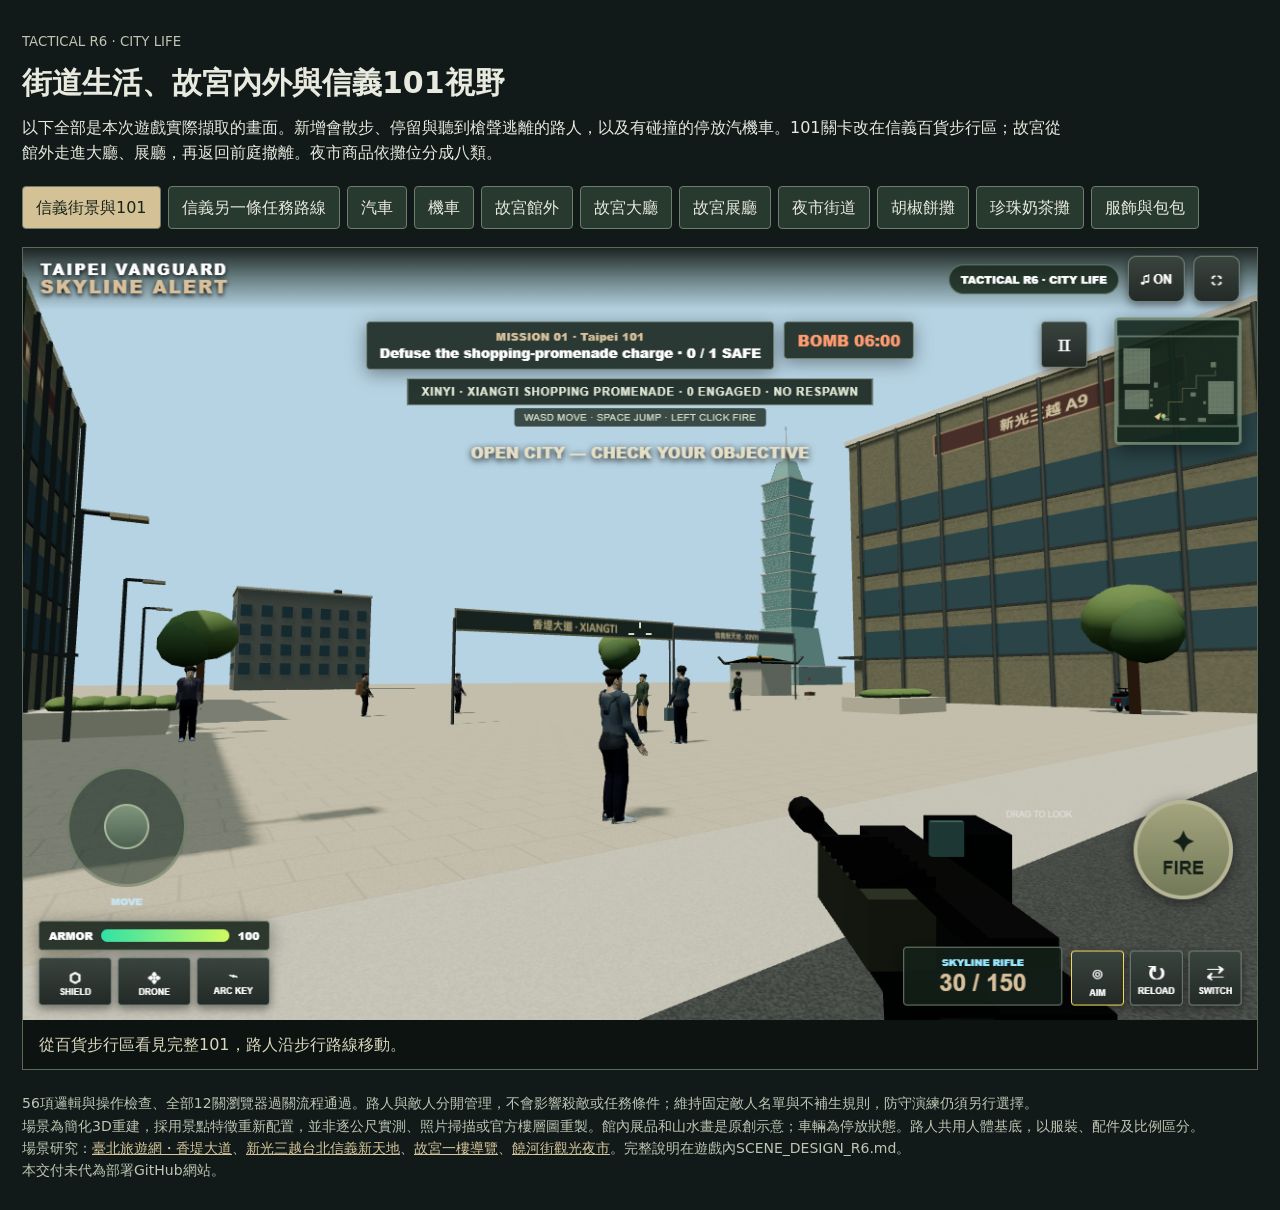
==== commit 705cb822: "Add files via upload" ====
--- a/SCENE_DESIGN.html
+++ b/SCENE_DESIGN.html
@@ -1 +1,9 @@
-<!doctype html><html lang="zh-Hant"><meta charset="utf-8"><meta name="viewport" content="width=device-width,initial-scale=1"><title>Taipei Vanguard R5 實際遊戲畫面</title><style>*{box-sizing:border-box}body{margin:0;background:#111a18;color:#e8e9df;font:16px/1.6 system-ui,"Microsoft JhengHei",sans-serif}main{max-width:1300px;margin:auto;padding:28px 22px}small{color:#bdc6b4}h1{margin:5px 0;font-size:30px}p{margin:8px 0 20px;max-width:1000px}nav{display:flex;flex-wrap:wrap;gap:7px;margin:18px 0}button{font:inherit;padding:8px 13px;color:#e8e9df;background:#28392f;border:1px solid #6d7d6b;border-radius:4px;cursor:pointer}button.active{background:#d4c296;color:#17231b}figure{margin:0;background:#0c1310;border:1px solid #596b58}img{display:block;width:100%;height:auto}figcaption{padding:12px 16px;color:#dbd6bf}footer{font-size:14px;color:#bdc8b7;margin-top:22px}a{color:#d6c59b}@media(max-width:600px){main{padding:20px 12px}h1{font-size:25px}button{font-size:13px}}</style><main><small>TACTICAL R5 · OPEN CITY</small><h1>開放街景與分場景角色</h1><p>以下直接擷取本次遊戲的3D畫面。場景改為開放地面，建築、車輛、攤位、看台與岩石才形成遮擋。角色頁把三種造型排列在同一畫面，方便比較服裝與體型；正式遊戲會依路線隱藏、跑出及攻擊。</p><nav id="tabs"></nav><figure><img id="shot" alt="R5實際遊戲畫面"><figcaption id="caption"></figcaption></figure><footer>49項邏輯／操作檢查與全部12關瀏覽器流程通過。保留空白鍵跳躍、滑鼠左鍵連射、救援、四秒拆彈與不補生規則。<br>仍為簡化3D建築與程式材質，並非照片掃描重建；便服人物共用一個新人體基底，服裝、配件與比例不同。人物、幫派及事件皆為虛構。<br>造型參考：<a href="https://www-ws.gov.taipei/001/Upload/public/Attachment/312615201146.pdf" target="_blank" rel="noreferrer">臺北旅遊夜市服裝照片</a>、<a href="https://dappei.com/articles/1688" target="_blank" rel="noreferrer">花衫與便服搭配</a>。模型：<a href="https://tevy.dev/models/casual-walker" target="_blank" rel="noreferrer">Casual Walker（CC0）</a>。遊戲內SCENE_DESIGN_R5.md列出完整研究來源與範圍。</footer></main><script>const items=[{"name": "101信義街廓", "type": "scene", "image": "[data-uri]